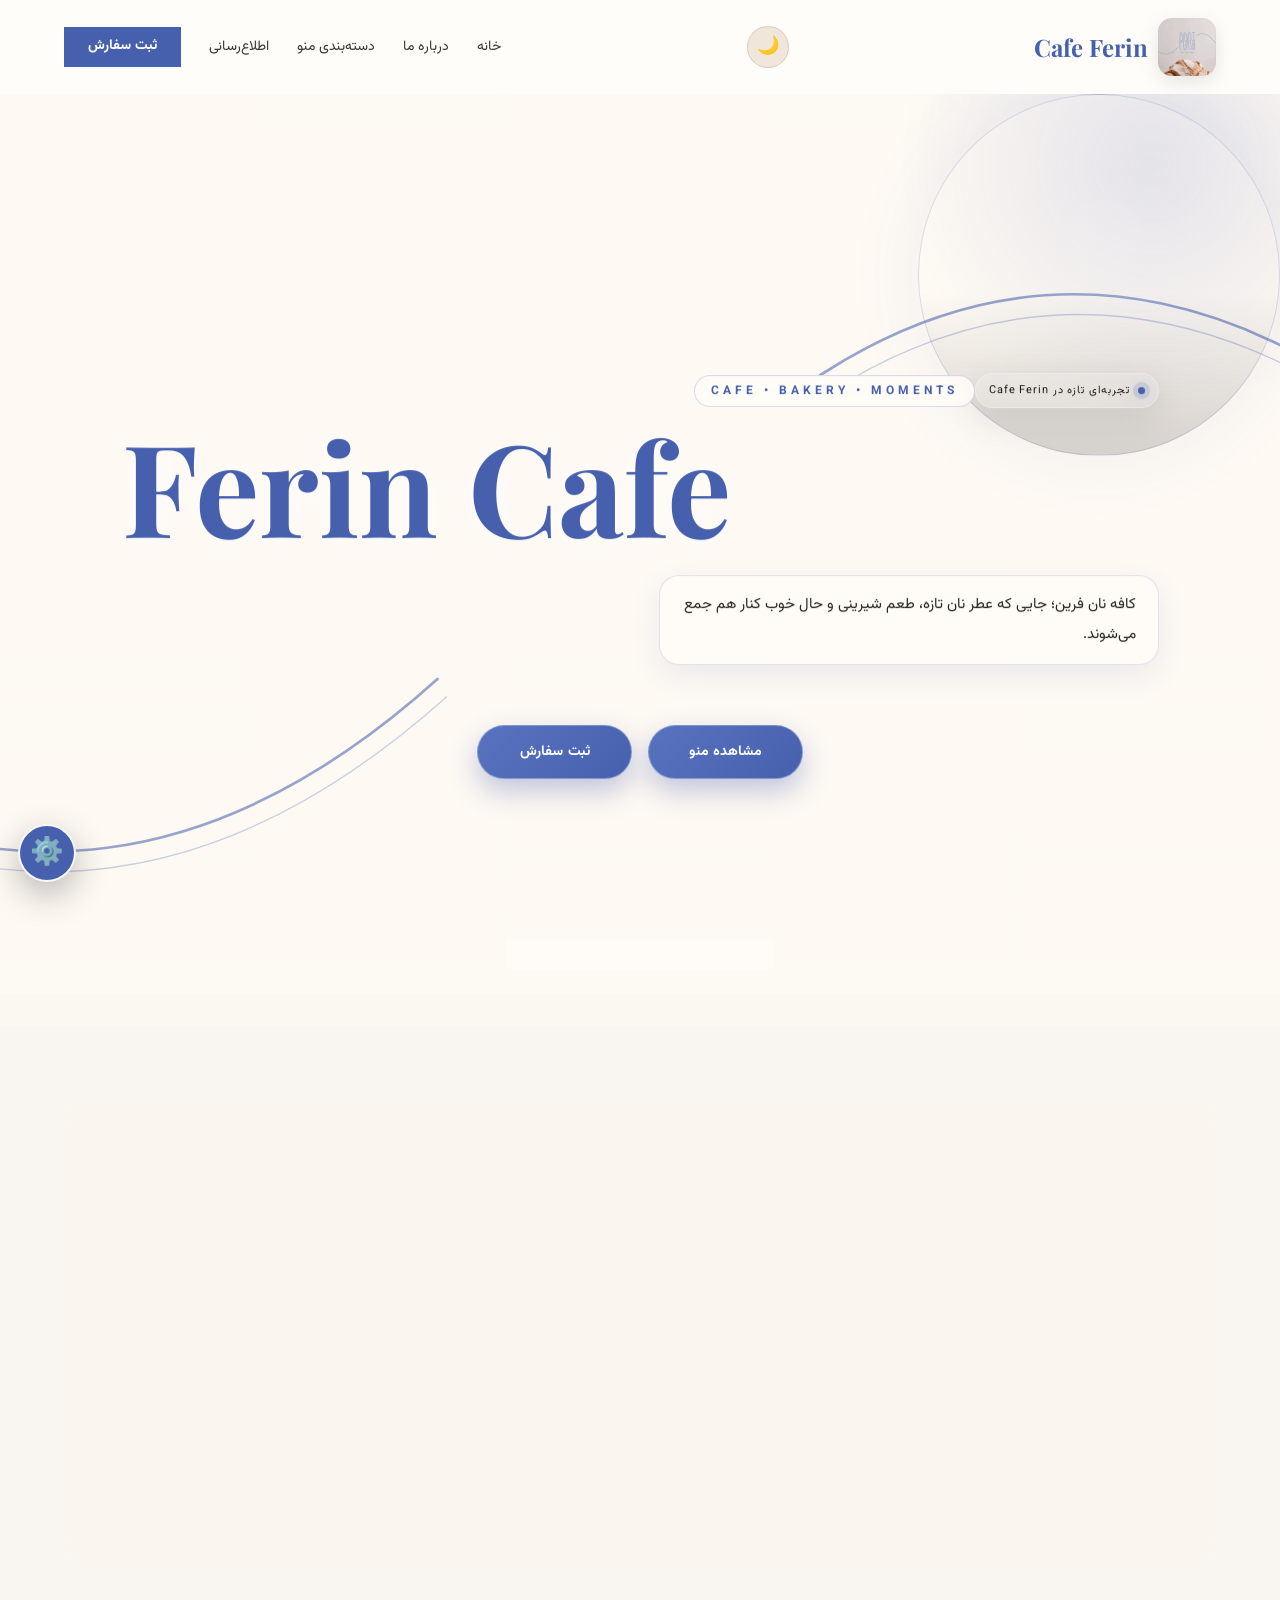
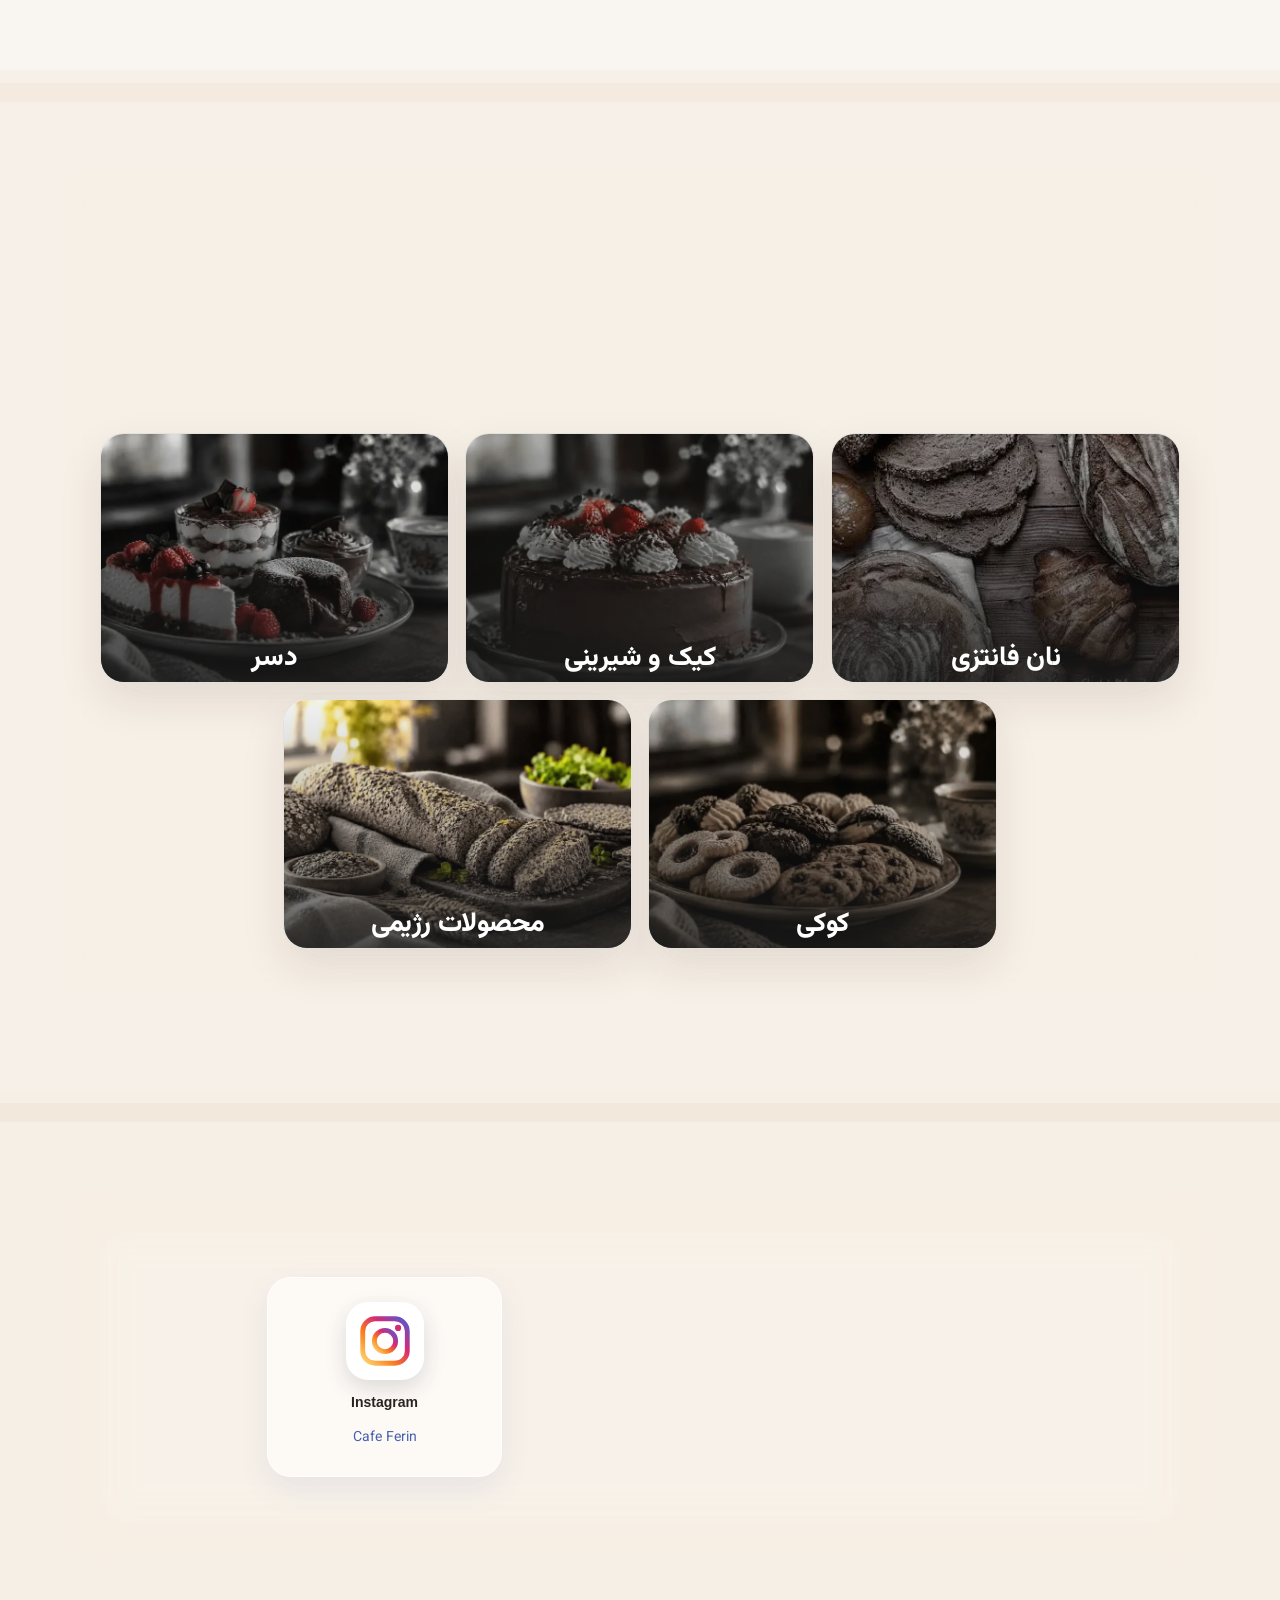
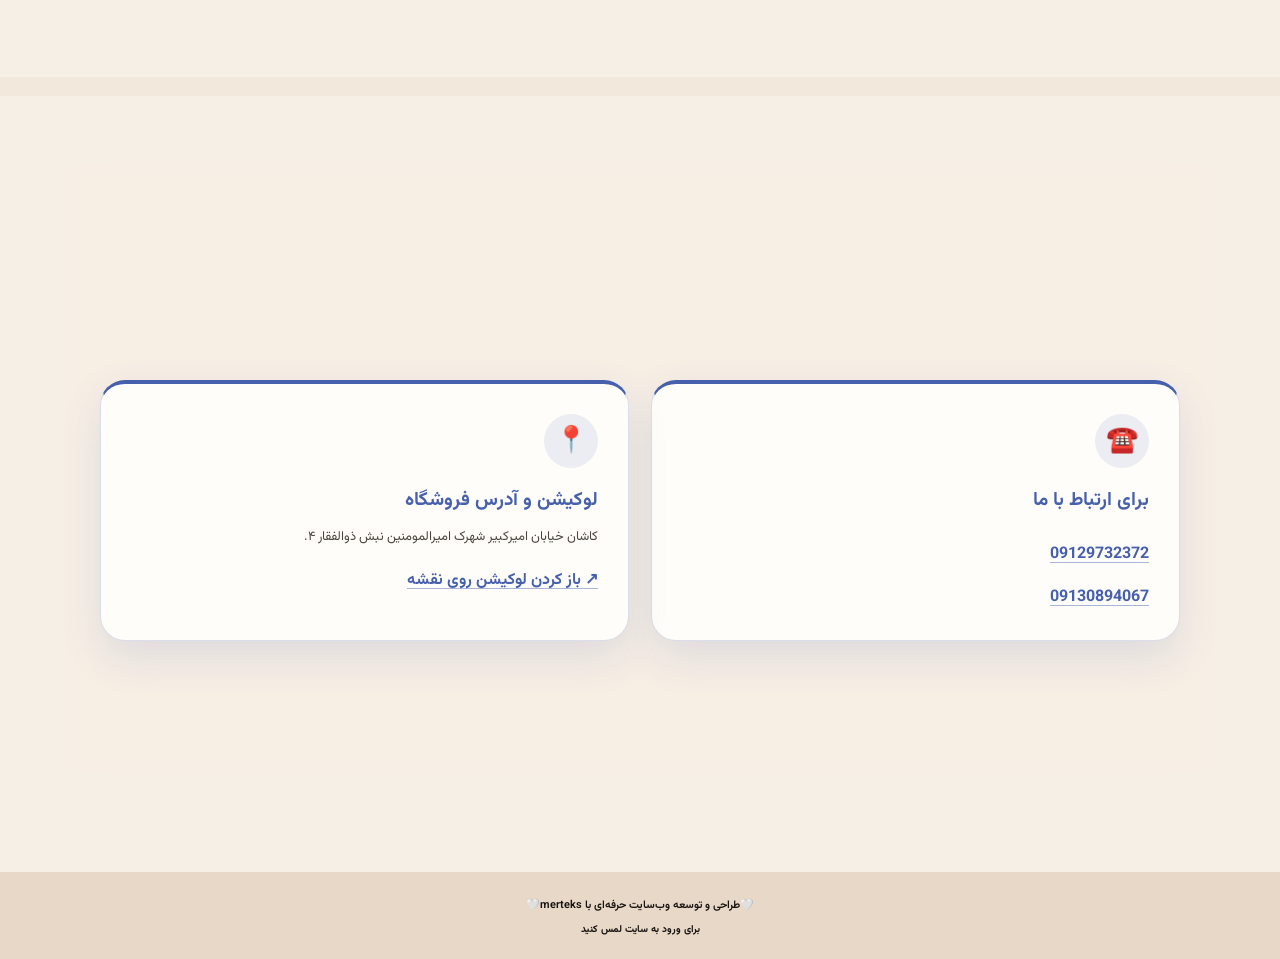
==== index.html @ 50defa75 "Update Cafe Ferin website" ====
<!DOCTYPE html>
<html lang="fa" dir="rtl">
<head>



<meta charset="UTF-8">
<meta name="viewport" content="width=device-width, initial-scale=1.0">
<meta name="theme-color" content="#fffaf4" id="themeColorMeta">
<link rel="preconnect" href="https://fonts.googleapis.com">
<link rel="preconnect" href="https://fonts.gstatic.com" crossorigin>
<link rel="preconnect" href="https://images.unsplash.com">
<link rel="preload" as="image" href="https://images.unsplash.com/photo-1501339847302-ac426a4a7cbb?auto=format&fit=crop&w=1600&q=70">
<link rel="stylesheet" href="https://fonts.googleapis.com/css2?family=Vazirmatn:wght@300;400;500;600;700;800&family=Playfair+Display:wght@500;600;700&display=swap">
<title>Cafe Ferin | نان فانتزی و شیرینی</title>






































  <link rel="stylesheet" href="css/style.css?v=6">
</head>

<body>
<!-- AMBIENT BACKGROUND FIELD -->
<div class="ferin-field" aria-hidden="true">
  <div class="ferin-grid"></div>
  <div class="ferin-bloom"></div>
  <div class="ferin-shapes">

    <span class="ferin-shape ferin-shape--croissant">
      <svg viewBox="0 0 100 100">
        <path d="M14 70c0-26 18-44 36-44s36 18 36 44"/>
        <path d="M14 70c8 6 22 8 36 8s28-2 36-8"/>
        <path d="M30 66c2-16 12-28 20-28"/>
        <path d="M50 68c0-18 0-30 0-30"/>
        <path d="M70 66c-2-16-12-28-20-28"/>
      </svg>
    </span>

    <span class="ferin-shape ferin-shape--cake">
      <svg viewBox="0 0 100 100">
        <path d="M22 74h56"/>
        <path d="M26 74V52c0-4 2-6 6-6h36c4 0 6 2 6 6v22"/>
        <path d="M26 60c6 4 14 4 20 0s14-4 20 0 12 4 16 2"/>
        <path d="M50 46V34"/>
        <path d="M50 34c0-4 4-6 4-6"/>
      </svg>
    </span>

    <span class="ferin-shape ferin-shape--bread">
      <svg viewBox="0 0 100 100">
        <path d="M16 62c0-18 10-28 24-28 18 0 44 6 44 26 0 8-6 14-16 14H30c-8 0-14-5-14-12z"/>
        <path d="M36 40c-6 6-8 12-8 18"/>
        <path d="M50 38c-6 6-8 12-8 18"/>
        <path d="M64 40c-6 6-8 12-8 18"/>
      </svg>
    </span>

    <span class="ferin-shape ferin-shape--croissant2">
      <svg viewBox="0 0 100 100">
        <path d="M18 68c0-22 15-37 32-37s32 15 32 37"/>
        <path d="M18 68c7 5 20 7 32 7s25-2 32-7"/>
        <path d="M38 64c1-13 10-23 12-23"/>
        <path d="M62 64c-1-13-10-23-12-23"/>
      </svg>
    </span>

    <span class="ferin-shape ferin-shape--cup">
      <svg viewBox="0 0 100 100">
        <path d="M26 44h40v20c0 8-8 14-20 14s-20-6-20-14z"/>
        <path d="M66 50c8 0 12 4 12 9s-4 9-12 9"/>
        <path d="M34 36c0-4 3-6 3-6s3 2 3 6-3 6-3 6-3-2-3-6z"/>
        <path d="M48 36c0-4 3-6 3-6s3 2 3 6-3 6-3 6-3-2-3-6z"/>
      </svg>
    </span>

  </div>
</div>

<!-- INTRO -->
<div id="intro">
  <div class="intro-bg" aria-hidden="true"></div>
  <div class="intro-veil" aria-hidden="true"></div>
  <div class="intro-grain" aria-hidden="true"></div>
  <div class="intro-inner">
    <img class="intro-logo" src="assets/images/logo.webp" alt="Cafe Ferin logo" loading="eager" decoding="async">
    <div class="intro-small">CAFE & BAKERY</div>
    <div class="intro-title cafe-brand">Cafe Ferin</div>
    <div class="intro-line"></div>
    <div class="intro-dot"></div>
  </div>
</div>
<script>
(function(){
  var intro=document.getElementById("intro");
  function finishIntro(){
    if(!intro) return;
    intro.style.setProperty("display","none","important");
    intro.style.setProperty("opacity","0","important");
    intro.style.setProperty("visibility","hidden","important");
    intro.style.setProperty("pointer-events","none","important");
    if(intro.parentNode) intro.parentNode.removeChild(intro);
    document.documentElement.classList.add("ferin-intro-finished");
    if(document.body) document.body.classList.add("ferin-ready");
  }
  setTimeout(finishIntro,1600);
  setTimeout(finishIntro,2600);
})();
</script>


<!-- NAV -->
<header class="nav" id="navbar">
  <a href="#home" class="logo-wrap">
    <img class="brand-logo" src="assets/images/logo.webp" alt="Ferin Cafe Bakery" loading="lazy" decoding="async">
    <span class="logo-text cafe-brand">Cafe Ferin</span>
  </a>
  <div class="nav-actions">
    <button class="theme-toggle" id="themeToggle" aria-label="تغییر حالت شب و روز">☀️</button>
    <details class="mobile-menu" aria-label="منوی سایت">
      <summary class="mobile-menu-toggle" aria-label="باز کردن منو"><span aria-hidden="true">☰</span></summary>
      <nav class="mobile-menu-panel" aria-label="منوی اصلی">
        <a href="#home">خانه</a>
        <a href="#about">درباره ما</a>
        <a href="#categories">دسته‌بندی منو</a>
        <a href="#notice">اطلاع‌رسانی</a>
        <a href="#order" class="mobile-order-link">ثبت سفارش</a>
      </nav>
    </details>
  </div>
  <nav class="nav-links" id="navLinks">
    <a href="#home">خانه</a>
    <a href="#about">درباره ما</a>
    <a href="#categories">دسته‌بندی منو</a>
    <a href="#notice">اطلاع‌رسانی</a>
    <a href="#order" class="order-nav">ثبت سفارش</a>
  </nav>
</header>

<main>

<!-- HERO -->
<section class="hero" id="home">
  <div class="hero-content">
    <div class="eyebrow">CAFE • BAKERY • MOMENTS</div>
    <h1 class="cafe-brand">Ferin <span>Cafe</span></h1>
    <p>
      کافه نان فرین؛ جایی که عطر نان تازه، طعم شیرینی و حال خوب کنار هم جمع می‌شوند.
    </p>
    <div class="hero-buttons">
      <a class="btn btn-primary" href="#categories">مشاهده منو</a>
      <a class="btn btn-primary" href="#order">ثبت سفارش</a>
    </div>
  </div>
  <div class="scroll-indicator"><span></span> برای کشف بیشتر اسکرول کنید <span></span></div>
</section>

<!-- ABOUT -->
<section id="about">
  <div class="container">
    <div class="about-grid">
      <div class="about-copy">
        <div class="section-kicker">OUR STORY</div>
        <h2 class="section-title">A warm place<br>for good moments.</h2>
        <p>
کافه نان فرین

عطر نان تازه، طعم لحظه‌های خوب 🥐☕️

در کافه نان فرین، هر روز نان‌ها، شیرینی‌ها، کیک‌ها و دسرهای تازه را با دقت و عشق آماده می‌کنیم.

از نان‌های خمیرترش و فوکاچیا تا کروسان‌های ترد، کیک‌های خاص و دسرهای خوش‌طعم؛
فرین جاییه برای تجربه طعم‌های تازه و دوست‌داشتنی.

تازه پخته می‌شود، تازه لذت ببرید.

محصولات فرین را ببینید و طعم مورد علاقه‌تان را انتخاب کنید.        </p>
        <p>
          محصولات این صفحه قابل تغییر هستند و می‌توانید قیمت، نام،
          عکس و توضیحات آن‌ها را مستقیماً از بخش محصولات همین فایل ویرایش کنید.
        </p>
        <div class="fp-box" id="bestsellerBox" aria-label="محصولات پرفروش" hidden>
          <div class="fp-head"><span class="fp-title">🔥 پرفروش‌های فرین</span><span class="fp-count" id="fpCount"></span></div>
          <div class="fp-stage" id="fpStage"></div>
          <div class="fp-dots" id="fpDots"></div>
        </div>
      </div>
    </div>
  </div>
</section>

<!-- CATEGORIES -->
<section class="categories" id="categories">
  <div class="container">
    <div class="section-head">
      <div class="section-kicker">OUR MENU</div>
      <h2 class="section-title">Choose your favorite</h2>
      <p class="section-text">دسته‌بندی موردنظر خود را انتخاب کنید تا محصولات آن را ببینید.</p>
    </div>
    <div class="category-grid" id="categoryGrid"></div>
  </div>
</section>

<!-- MENU -->
<section class="menu-section" id="menu">
  <div class="container">
    <div class="menu-toolbar">
      <div class="current-category" id="currentCategory"></div>
      <div class="products-count" id="productsCount"></div>
    </div>
    <div class="product-grid" id="productGrid"></div>
  </div>
</section>

<!-- NOTICE -->
<section class="notice-wrap" id="notice">
  <div class="container">
    <div class="notice">
      <div>
        <div class="section-kicker">STAY CONNECTED</div>
        <h2>Follow <span class="cafe-brand">Cafe Ferin</span></h2>
        <p>برای دیدن محصولات جدید، اطلاعیه‌ها و خبرهای <span class="cafe-brand">Cafe Ferin</span> ما را در اینستاگرام دنبال کنید.</p>
      </div>
      <a class="notice-box instagram-box" href="https://share.google/UwpDSsUhjTUavduN8" target="_blank" rel="noopener" aria-label="Instagram Cafe Ferin">
  
  <span class="instagram-icon-wrap" aria-hidden="true">
    <svg class="instagram-svg" viewBox="0 0 64 64" role="img">
      <defs>
        <linearGradient id="igGradientFerin" x1="0%" y1="100%" x2="100%" y2="0%">
          <stop offset="0%" stop-color="#feda75"/>
          <stop offset="35%" stop-color="#fa7e1e"/>
          <stop offset="65%" stop-color="#d62976"/>
          <stop offset="100%" stop-color="#4f5bd5"/>
        </linearGradient>
      </defs>
      <rect x="9" y="9" width="46" height="46" rx="13" fill="none" stroke="url(#igGradientFerin)" stroke-width="5"/>
      <circle cx="32" cy="32" r="11" fill="none" stroke="url(#igGradientFerin)" stroke-width="5"/>
      <circle cx="45.5" cy="18.5" r="3.2" fill="#d62976"/>
    </svg>
  </span>
<span class="instagram-box-label">Instagram</span>
  <span class="instagram-box-handle cafe-brand">Cafe Ferin</span>
</a>
    </div>
  </div>
</section>

<!-- ORDER -->
<section class="order-section" id="order">
  <div class="container">
    <div class="section-head">
      <div class="section-kicker">ORDER</div>
      <h2 class="section-title">ثبت سفارش</h2>
    </div>

    <div class="order-grid">
      <div class="order-card">
        <div class="order-icon">☎️</div>
        <h3>برای ارتباط با ما</h3>
        <!-- شماره واقعی را اینجا جایگزین کنید -->
        <a class="order-link" href="tel:+989129732372">09129732372</a>
      </br>
        <a class="order-link" href="tel:+989130894067">09130894067</a> 
      </div>
      

      <div class="order-card">
        <div class="order-icon">📍</div>
        <h3>لوکیشن و آدرس فروشگاه</h3>
        <p>کاشان خیابان امیرکبیر شهرک امیرالمومنین نبش ذوالفقار ۴.</p>
        <a class="order-link" href="https://nshn.ir/7b2m9MIxONBn" target="_blank" rel="noopener">باز کردن لوکیشن روی نقشه ↗</a>
      </div>

      <div class="order-note">
        برای ثبت سفارش و هماهنگی، با ما تماس بگیرید یا به کافه نان فرین مراجعه کنید.
        خوشحال می‌شویم با حضور گرمتان، افتخار میزبانی شما را داشته باشیم.🤍
      </div>
    </div>
  </div>
</section>

</main>































<footer class="merteks-footer">
  <span class="promo">🤍طراحی و توسعه وب‌سایت حرفه‌ای با merteks🤍</span>
  <span class="site-line"><a href="https://sam8913mt.github.io/marteks/" target="_blank" rel="noopener noreferrer">برای ورود به سایت لمس کنید</a></span>
</footer>


<!-- ================================================================
     CAFE FERIN — PREMIUM ADD-ON LAYER
     IMPORTANT: This block is additive. Existing HTML/CSS/JS above
     is intentionally preserved and not rewritten.
     ================================================================ -->






<!-- ============================================================
     FERIN FINAL RESPONSIVE SYSTEM 2026
     Additive only: does not remove or edit the existing styles.
     ============================================================ -->







<!-- =========================================================
     FERIN ADMIN PASSWORD LOCK — ADDITIVE ONLY
     Password: merteks.1405
     ========================================================= -->


<div id="ferinAdminAuthOverlay" aria-hidden="true">
  <div id="ferinAdminAuthBox" role="dialog" aria-modal="true" aria-labelledby="ferinAdminAuthTitle">
    <div class="ferin-auth-icon">🔐</div>
    <h2 id="ferinAdminAuthTitle" class="ferin-auth-title">ورود به پنل مدیریت</h2>
    <p class="ferin-auth-sub">برای دسترسی به مدیریت محصولات، رمز عبور پنل را وارد کنید.</p>
    <input id="ferinAdminAuthPassword" type="password" inputmode="text" autocomplete="current-password" placeholder="رمز عبور">
    <div id="ferinAdminAuthError" aria-live="polite"></div>
    <div class="ferin-auth-actions">
      <button id="ferinAdminAuthEnter" class="ferin-auth-btn ferin-auth-enter" type="button">ورود به پنل</button>
      <button id="ferinAdminAuthCancel" class="ferin-auth-btn ferin-auth-cancel" type="button">انصراف</button>
    </div>
  </div>
</div>




<!-- FINAL ADMIN PASSWORD GUARD: added without changing the existing panel code -->




<!-- FINAL: close admin panel whenever the user touches anywhere outside the panel -->



<!-- =========================================================
     CAFE FERIN — PRODUCT MANAGEMENT PANEL (ADDITIVE)
     فقط اضافه شده؛ کدهای قبلی سایت حذف/ویرایش نشده‌اند.
     ========================================================= -->


<div id="ferinAdminFloating" aria-hidden="false"><button id="ferinAdminOpen" type="button" aria-label="پنل مدیریت محصولات" title="پنل مدیریت محصولات">⚙️</button></div>

<div id="ferinAdminOverlay" aria-hidden="true">
  <section id="ferinAdminPanel" role="dialog" aria-modal="true" aria-labelledby="ferinAdminTitle">
    <div class="ferin-admin-head">
      <div><div id="ferinAdminTitle" class="ferin-admin-title">مدیریت محصولات Cafe Ferin</div><div class="ferin-admin-sub">افزودن محصول، ویرایش محصول و تعیین دسته‌بندی</div></div>
      <button class="ferin-admin-close" id="ferinAdminClose" type="button" aria-label="بستن">×</button>
    </div>
    <div class="ferin-admin-body">
      <div class="ferin-admin-grid">
        <div class="ferin-admin-field">
          <label for="ferinAdminName">نام محصول</label>
          <input id="ferinAdminName" type="text" placeholder="مثلاً کیک شکلاتی" autocomplete="off">
        </div>
        <div class="ferin-admin-field">
          <label for="ferinAdminCategory">دسته‌بندی / نوع محصول</label>
          <select id="ferinAdminCategory"></select>
        </div>
        <div class="ferin-admin-field">
          <label for="ferinAdminStatus">وضعیت / برچسب محصول</label>
          <select id="ferinAdminStatus" aria-label="وضعیت محصول">
            <option value="پیشنهاد ویژه">⭐ پیشنهاد ویژه</option>
            <option value="محبوب">❤️ محبوب</option>
            <option value="پرفروش">🔥 پرفروش</option>
            <option value="جدید">✨ جدید</option>
            <option value="تخفیف">🏷️ تخفیف</option>
            <option value="ارسال رایگان">🚚 ارسال رایگان</option>
            <option value="بهترین قیمت">💰 بهترین قیمت</option>
            <option value="بدون وضعیت" selected>بدون وضعیت</option>
          </select>
          <div class="ferin-status-help">این برچسب در گوشه بالای کارت محصول نمایش داده می‌شود.</div>
        </div>
        <div class="ferin-admin-field full">
          <label for="ferinAdminImage">عکس محصول</label>
          <input id="ferinAdminImage" type="file" accept="image/*">
          <div class="ferin-admin-preview"><img id="ferinAdminPreviewImg" alt="پیش‌نمایش" loading="lazy" decoding="async"><span id="ferinAdminImageStatus">برای محصول جدید، انتخاب عکس الزامی است.</span></div>
        </div>
        <div class="ferin-admin-field">
          <label for="ferinAdminPrice">قیمت</label>
          <input id="ferinAdminPrice" type="text" placeholder="مثلاً ۱۷۵,۰۰۰" autocomplete="off">
        </div>
        <div class="ferin-admin-field">
          <label for="ferinAdminOldPrice">قیمت قبلی (اختیاری)</label>
          <input id="ferinAdminOldPrice" type="text" placeholder="مثلاً ۲۰۶,۰۰۰" autocomplete="off">
        </div>
        <div class="ferin-admin-field full">
          <label for="ferinAdminDesc">توضیحات (اختیاری)</label>
          <textarea id="ferinAdminDesc" placeholder="توضیح کوتاه محصول"></textarea>
        </div>
      </div>
      <div class="ferin-admin-actions">
        <button class="ferin-admin-btn ferin-admin-primary" id="ferinAdminSave" type="button">➕ افزودن محصول</button>
        <button class="ferin-admin-btn ferin-admin-secondary" id="ferinAdminCancel" type="button">پاک کردن فرم</button>
      </div>
      <div class="ferin-admin-note">تغییرات این پنل در همین مرورگر ذخیره می‌شود. برای ذخیره‌سازی مشترک بین همه گوشی‌ها و دستگاه‌ها، اتصال به پایگاه‌داده/سرور لازم است.</div>
      <div id="ferinDbStatus" class="ferin-db-status">در حال بررسی اتصال به پایگاه‌داده...</div>
      <div class="ferin-admin-divider"></div>
      <div class="ferin-admin-toolbar"><h3>محصولات فعلی</h3><input id="ferinAdminSearch" class="ferin-admin-search" type="search" placeholder="جستجوی محصول..."></div>
      <div id="ferinAdminList" class="ferin-admin-list"></div>
    </div>
  </section>
</div>














<script src="data/recovered-products.js" defer></script>
<script src="js/supabase.js?v=2"></script>
<script src="js/app.js?v=9" defer></script>
</body>
</html>
---- css/style.css ----
/* Cafe Ferin — extracted CSS */

:root{
  --bg:#fbf7f1;
  --paper:#fffdf9;
  --dark:#17120f;
  --brown:#4660ae;
  --gold:#4660ae;
  --muted:#5f5750;
  --line:rgba(23,18,15,.10);
  --shadow:0 20px 60px rgba(70,96,174,.12);
}

*{box-sizing:border-box;margin:0;padding:0}
html{scroll-behavior:smooth}
body{
  font-family:"Vazirmatn",sans-serif;
  background:var(--bg);
  color:var(--dark);
  overflow-x:hidden;
  transition:background-color .35s ease,color .35s ease;
}
a{text-decoration:none;color:inherit}
button{font-family:inherit}
img{max-width:100%;display:block}

/* INTRO */
#intro{
  position:fixed;inset:0;z-index:9999;
  background:#17120f;color:#fffaf4;
  display:flex;align-items:center;justify-content:center;
  transition:opacity .7s ease,visibility .7s ease;
}
#intro.hide{opacity:0;visibility:hidden;pointer-events:none}
.intro-inner{text-align:center}
.intro-small{
  font-size:12px;letter-spacing:5px;text-transform:uppercase;
  opacity:.6;margin-bottom:18px;direction:ltr;
}
.intro-title{
  font-family:"Playfair Display",serif;
  font-size:clamp(52px,11vw,110px);
  font-weight:600;letter-spacing:-2px;direction:ltr;
}
.intro-line{
  width:0;height:1px;background:var(--gold);
  margin:22px auto 0;animation:lineGrow 1.1s ease forwards .35s;
}
@keyframes lineGrow{to{width:150px}}
.intro-dot{
  width:6px;height:6px;border-radius:50%;background:var(--gold);
  margin:18px auto 0;animation:pulse 1s infinite;
}
@keyframes pulse{50%{transform:scale(1.7);opacity:.4}}

/* NAV */
.nav{
  position:fixed;top:0;left:0;right:0;z-index:1000;
  padding:18px 5%;
  display:flex;align-items:center;justify-content:space-between;
  transition:.35s;
}
.nav.scrolled{
  background:rgba(255,250,244,.88);
  backdrop-filter:blur(18px);
  box-shadow:0 8px 30px rgba(0,0,0,.07);
  padding-top:12px;padding-bottom:12px;
}
.brand-logo{
  width:58px;height:58px;object-fit:cover;border-radius:14px;
  box-shadow:0 6px 20px rgba(0,0,0,.10);background:#fff;
}
.logo-wrap{display:flex;align-items:center;gap:10px}
.logo-text{
  font-family:"Playfair Display",serif;
  font-size:24px;font-weight:700;direction:ltr;
}
.theme-toggle{
  width:42px;height:42px;border:1px solid var(--line);
  border-radius:50%;background:var(--paper);color:var(--dark);
  display:flex;align-items:center;justify-content:center;
  cursor:pointer;font-size:18px;transition:.25s;
}
.theme-toggle:hover{transform:rotate(12deg) scale(1.05)}
.nav-actions{display:flex;align-items:center;gap:10px}
.nav-links{display:flex;gap:28px;align-items:center}
.nav-links a{font-size:14px;color:#fff;transition:.25s}
.nav.scrolled .nav-links a{color:var(--dark)}
.nav-links a:hover{color:var(--gold)!important}
.order-nav{
  background:var(--dark);color:#fff!important;
  padding:10px 18px;border-radius:30px;
}
.menu-btn{display:none;border:0;background:none;font-size:25px;color:inherit}

/* HERO */
.hero{
  min-height:100svh;
  position:relative;
  display:flex;align-items:center;
  overflow:hidden;
  background:
    linear-gradient(90deg,var(--hero-overlay-1),var(--hero-overlay-2)),
    url("https://images.unsplash.com/photo-1501339847302-ac426a4a7cbb?auto=format&fit=crop&w=2000&q=85") center/cover;
  color:var(--hero-text);
}
.hero-content{width:min(1100px,90%);margin:auto;padding-top:70px}
.eyebrow{font-size:12px;letter-spacing:4px;opacity:.8;margin-bottom:18px}
.hero h1{
  font-family:"Playfair Display",serif;
  font-size:clamp(62px,10vw,130px);
  line-height:.95;direction:ltr;
}
.hero h1 span{color:#8fa2e6}
.hero p{max-width:500px;margin:28px 0 32px;line-height:2;color:#eee;font-size:15px}
.hero-buttons{display:flex;gap:12px;flex-wrap:wrap}
.btn{
  display:inline-flex;align-items:center;justify-content:center;
  padding:14px 24px;border-radius:40px;font-size:14px;
  transition:.3s;border:1px solid transparent;cursor:pointer;
}
.btn-primary{background:#fff;color:var(--dark)}
.btn-primary:hover{transform:translateY(-3px);box-shadow:0 12px 30px #0004}
.btn-outline{border-color:#ffffff66;color:#fff}
.btn-outline:hover{background:#fff;color:var(--dark)}
.scroll-indicator{
  position:absolute;bottom:25px;left:50%;transform:translateX(-50%);
  font-size:11px;opacity:.7;display:flex;gap:10px;align-items:center;
}
.scroll-indicator span{width:45px;height:1px;background:#fff}

/* GENERAL */
section{padding:100px 5%}
.container{width:min(1150px,100%);margin:auto}
.section-head{text-align:center;margin-bottom:45px}
.section-kicker{
  color:var(--brown);font-size:12px;letter-spacing:3px;
  margin-bottom:10px;
}
.section-title{
  font-family:"Playfair Display",serif;
  font-size:clamp(34px,5vw,55px);
  direction:ltr;
}
.section-text{color:var(--muted);margin:15px auto 0;max-width:620px;line-height:2}

/* ABOUT */
.about-grid{display:grid;grid-template-columns:1fr 1fr;gap:55px;align-items:center}
.about-image{
  height:520px;border-radius:28px;overflow:hidden;
  box-shadow:var(--shadow);
}
.about-image img{width:100%;height:100%;object-fit:cover}
.about-copy .section-title{text-align:right;margin-bottom:20px}
.about-copy p{color:var(--muted);line-height:2.1;margin-bottom:18px}
.features{display:grid;grid-template-columns:repeat(3,1fr);gap:12px;margin-top:28px}
.feature{background:var(--paper);padding:18px;border-radius:18px;border:1px solid var(--line)}
.feature strong{display:block;font-size:14px;margin-bottom:5px}
.feature span{font-size:12px;color:var(--muted)}

/* CATEGORIES */
.categories{background:#17120f;color:#fff}
.categories .section-kicker{color:#8fa2e6}
.categories .section-text{color:#bdb0a6}
.category-grid{display:grid;grid-template-columns:repeat(5,1fr);gap:13px}
.category{
  border:1px solid #ffffff18;background:#ffffff08;
  border-radius:20px;padding:27px 15px;text-align:center;
  cursor:pointer;transition:.3s;color:#fff;
}
.category:hover,.category.active{
  background:#fff;color:var(--dark);transform:translateY(-5px);
}
.category .icon{font-size:28px;margin-bottom:12px}
.category h3{font-size:14px;font-weight:500}

/* MENU */
.menu-section{background:var(--paper);display:none}
.menu-section.visible{display:block}
.menu-toolbar{
  display:flex;justify-content:space-between;align-items:center;
  margin-bottom:25px;gap:15px;flex-wrap:wrap;
}
.current-category{font-size:18px;font-weight:700}
.products-count{font-size:12px;color:var(--muted)}
.product-grid{
  display:grid;grid-template-columns:repeat(3,1fr);gap:20px;
}
.product-card{
  background:#fff;border:1px solid var(--line);
  border-radius:23px;overflow:hidden;transition:.35s;
}
.product-card:hover{transform:translateY(-6px);box-shadow:var(--shadow)}
.product-image{height:100%}
.product-image img{width:100%;height:100%;object-fit:cover;transition:.5s}
.product-card:hover .product-image img{transform:scale(1.05)}
.product-info{padding:20px}
.product-top{display:flex;justify-content:space-between;gap:15px;align-items:start}
.product-name{font-size:17px;font-weight:700}
.product-price{font-weight:800;color:var(--blue);white-space:nowrap}
.product-desc{font-size:12px;color:var(--muted);line-height:1.8;margin-top:9px}
.empty{grid-column:1/-1;text-align:center;padding:50px;color:var(--muted)}

/* NOTICE */
.notice-wrap{background:#e9ded0}
.notice{
  background:var(--dark);color:#fff;border-radius:28px;padding:45px;
  display:grid;grid-template-columns:1fr 1fr;gap:35px;align-items:center;
}
.notice h2{font-family:"Playfair Display",serif;font-size:42px;direction:ltr}
.notice p{color:#c8bdb4;line-height:2;margin-top:10px}
.notice-box{border:1px solid #ffffff1c;border-radius:20px;padding:25px}
.notice-box strong{display:block;color:#8fa2e6;margin-bottom:8px}
.notice-box span{font-size:14px;line-height:2}

/* ORDER */
.order-section{background:#f3e9de}
.order-grid{display:grid;grid-template-columns:1fr 1fr;gap:22px}
.order-card{
  background:#fff;border-radius:25px;padding:30px;
  border:1px solid var(--line);transition:.3s;
}
.order-card:hover{transform:translateY(-4px);box-shadow:var(--shadow)}
.order-icon{font-size:32px;margin-bottom:18px}
.order-card h3{font-size:19px;margin-bottom:9px}
.order-card p{font-size:13px;color:var(--muted);line-height:2}
.order-link{
  display:inline-block;margin-top:18px;color:var(--brown);
  font-weight:700;direction:ltr;
}
.order-note{
  grid-column:1/-1;text-align:center;
  background:#dfe5fb;color:#3b2618;padding:23px;border-radius:18px;
  font-size:14px;
  border:1px solid #8fa2e6;
}

/* FOOTER */
footer{background:#17120f;color:#fff;padding:55px 5% 25px}
.footer-inner{
  width:min(1150px,100%);margin:auto;
  display:flex;justify-content:space-between;gap:30px;align-items:center;
}
.footer-logo{font-family:"Playfair Display",serif;font-size:34px;direction:ltr}
.footer-social{display:flex;gap:18px;font-size:13px;color:#d1c5ba}
.copyright{text-align:center;border-top:1px solid #ffffff14;margin-top:35px;padding-top:20px;color:#8f8278;font-size:11px}


/* =========================
   DAY / NIGHT THEME SYSTEM
   ========================= */

:root{
  --bg:#fbf7f1;
  --paper:#fffdf9;
  --surface:#ffffff;
  --surface-2:#f3e9de;
  --text:#17120f;
  --heading:#17120f;
  --brown:#4660ae;
  --gold:#4660ae;
  --muted:#5f5750;
  --line:rgba(23,18,15,.10);
  --shadow:0 20px 60px rgba(70,96,174,.12);

  --nav-bg:rgba(255,250,244,.88);
  --hero-overlay-1:rgba(255,250,244,.62);
  --hero-overlay-2:rgba(255,250,244,.16);
  --hero-text:#17120f;
  --hero-paragraph:#2a2420;
  --hero-outline:rgba(23,18,15,.35);
  --category-bg:#f4eadf;
  --category-text:#17120f;
  --category-hover:#ffffff;
  --notice-bg:#fffdf9;
  --notice-text:#17120f;
  --notice-muted:#5f5750;
  --footer-bg:#f0e4d7;
  --footer-text:#17120f;
  --mobile-menu-bg:rgba(255,253,249,.98);
}

body{
  background:var(--bg);
  color:var(--text);
}

.nav.scrolled{
  background:var(--nav-bg);
}

.nav-links a{
  color:var(--text);
}

.nav.scrolled .nav-links a{
  color:var(--text);
}

.order-nav{
  background:var(--text);
  color:var(--bg)!important;
}

.hero{
  color:var(--hero-text);
}

.hero h1 span{
  color:var(--gold);
}

.hero p{
  color:var(--hero-paragraph);
}

.btn-primary{
  background:var(--text);
  color:var(--bg);
}

.btn-outline{
  border-color:var(--hero-outline);
  color:var(--hero-text);
}

.btn-outline:hover{
  background:var(--text);
  color:var(--bg);
}

.scroll-indicator span{
  background:var(--hero-text);
}

.section-title,
.current-category,
.product-name,
.order-card h3{
  color:var(--heading);
}

.section-text,
.products-count,
.product-desc,
.order-card p,
.feature span{
  color:var(--muted);
}

.about-copy p{
  color:var(--muted);
}

.feature{
  background:var(--paper);
  border-color:var(--line);
}

.categories{
  background:var(--category-bg);
  color:var(--category-text);
}

.categories .section-kicker{
  color:var(--brown);
}

.categories .section-text{
  color:var(--muted);
}

.category{
  border-color:var(--line);
  background:var(--surface);
  color:var(--text);
}

.category:hover,
.category.active{
  background:var(--category-hover);
  color:var(--text);
  box-shadow:var(--shadow);
}

.menu-section{
  background:var(--bg);
}

.product-card{
  background:var(--surface);
  border-color:var(--line);
  color:var(--text);
}

.product-image{
  background:var(--surface-2);
}

.notice-wrap{
  background:var(--surface-2);
}

.notice{
  background:var(--notice-bg);
  color:var(--notice-text);
  border:1px solid var(--line);
  box-shadow:var(--shadow);
}

.notice p{
  color:var(--notice-muted);
}

.notice-box{
  border-color:var(--line);
}

.notice-box strong{
  color:var(--brown);
}

.order-section{
  background:var(--surface-2);
}

.order-card{
  background:var(--surface);
  color:var(--text);
  border-color:var(--line);
}

.order-link{
  color:var(--brown);
}

.order-note{
  background:var(--text);
  color:var(--bg);
}

footer{
  background:var(--footer-bg);
  color:var(--footer-text);
}

.footer-social{
  color:var(--muted);
}

.copyright{
  border-top-color:var(--line);
  color:var(--muted);
}

.theme-toggle{
  background:var(--surface);
  color:var(--text);
  border-color:var(--line);
}

/* DARK */
body.dark{
  --bg:#12100f;
  --paper:#1b1715;
  --surface:#211c19;
  --surface-2:#191512;
  --text:#f6efe7;
  --heading:#fff8f0;
  --brown:#8fa2e6;
  --gold:#8fa2e6;
  --muted:#bcaea3;
  --line:rgba(255,255,255,.11);
  --shadow:0 20px 60px rgba(0,0,0,.36);

  --nav-bg:rgba(25,21,18,.92);
  --hero-overlay-1:rgba(18,12,9,.84);
  --hero-overlay-2:rgba(18,12,9,.32);
  --hero-text:#fffaf4;
  --hero-paragraph:#eee3da;
  --hero-outline:rgba(255,255,255,.38);
  --category-bg:#171311;
  --category-text:#fff8f0;
  --category-hover:#f8f0e8;
  --notice-bg:#1d1815;
  --notice-text:#fff8f0;
  --notice-muted:#bcaea3;
  --footer-bg:#0d0b0a;
  --footer-text:#fff8f0;
  --mobile-menu-bg:rgba(24,20,18,.99);
}

body.dark .nav.scrolled{
  background:var(--nav-bg);
}

body.dark .nav-links a,
body.dark .nav.scrolled .nav-links a{
  color:var(--text);
}

body.dark .order-nav{
  background:var(--text);
  color:#17120f!important;
}

body.dark .categories{
  background:var(--category-bg);
  color:var(--category-text);
}

body.dark .category{
  background:var(--surface);
  border-color:var(--line);
  color:var(--text);
}

body.dark .category:hover,
body.dark .category.active{
  background:var(--category-hover);
  color:#17120f;
}

body.dark .menu-section{
  background:var(--bg);
}

body.dark .product-card{
  background:var(--surface);
  color:var(--text);
  border-color:var(--line);
}

body.dark .notice-wrap{
  background:var(--surface-2);
}

body.dark .notice{
  background:var(--notice-bg);
  color:var(--notice-text);
}

body.dark .order-section{
  background:var(--surface-2);
}

body.dark .order-card{
  background:var(--surface);
  color:var(--text);
}

body.dark .feature{
  background:var(--surface);
}

body.dark footer{
  background:var(--footer-bg);
  color:var(--footer-text);
}

body.dark .theme-toggle{
  background:var(--surface);
  color:var(--text);
}

body.dark .nav.scrolled .menu-btn{
  color:var(--text);
}

/* Instagram icon */
.instagram-link{
  display:inline-flex;
  align-items:center;
  gap:8px;
  direction:ltr;
}

.instagram-icon{
  width:21px;
  height:21px;
  flex:0 0 21px;
  display:inline-block;
  vertical-align:middle;
}

.instagram-heading{
  display:inline-flex!important;
  align-items:center;
  gap:8px;
}

.instagram-heading .instagram-icon{
  width:22px;
  height:22px;
}

/* Mobile navigation must also follow the selected theme */
@media(max-width:850px){
  .nav-links{
    background:var(--mobile-menu-bg);
    border:1px solid var(--line);
    box-shadow:var(--shadow);
  }

  .nav-links a,
  .nav.scrolled .nav-links a{
    color:var(--text)!important;
  }

  .nav-links .order-nav{
    background:var(--text);
    color:var(--bg)!important;
  }

  .menu-btn{
    color:var(--text);
  }

  .nav:not(.scrolled) .menu-btn{
    color:var(--hero-text);
  }
}

/* RESPONSIVE */
@media(max-width:850px){
  .brand-logo{width:50px;height:50px}
  .logo-text{font-size:21px}
  .nav-links{
    position:absolute;top:70px;left:5%;right:5%;
    background:rgba(23,18,15,.97);padding:20px;
    border-radius:20px;display:none;flex-direction:column;align-items:stretch;
  }
  .nav-links.open{display:flex}
  .nav-links a{color:#fff!important;padding:10px;text-align:center}
  .menu-btn{display:block;color:#fff}
  .nav.scrolled .menu-btn{color:var(--dark)}
  .about-grid,.notice,.order-grid{grid-template-columns:1fr}
  .about-image{height:400px}
  .category-grid{grid-template-columns:repeat(2,1fr)}
  .product-grid{grid-template-columns:repeat(2,1fr)}
  .order-note{grid-column:auto}
  .footer-inner{flex-direction:column;text-align:center}
}
@media(max-width:560px){
  section{padding:75px 5%}
  .hero-content{padding-top:30px}
  .hero h1{font-size:65px}
  .hero p{font-size:13px}
  .features{grid-template-columns:1fr}
  .category-grid,.product-grid{grid-template-columns:1fr}
  .product-image{height:100%}
  .notice{padding:30px 23px}
  .notice h2{font-size:34px}
}

.intro-logo{
  width:82px;
  height:82px;
  object-fit:contain;
  display:block;
  margin:0 auto 20px;
  border-radius:12px;
  opacity:0;
  transform:translateY(8px) scale(.94);
  animation:introLogoIn .8s ease forwards .08s;
  filter:drop-shadow(0 8px 18px rgba(0,0,0,.12));
}
@keyframes introLogoIn{
  to{opacity:1;transform:translateY(0) scale(1)}
}


/* =========================================================
   FINAL CAFE FERIN VISUAL SYSTEM
   Theme consistency + mobile nav fix + premium animations
   ========================================================= */

/* Explicit colors prevent the mobile "ثبت سفارش" pill from becoming blank. */
.nav-links .order-nav{
  background:#17120f !important;
  color:#fffaf4 !important;
  border:1px solid transparent;
}
body.dark .nav-links .order-nav{
  background:#f6efe7 !important;
  color:#17120f !important;
}

/* All theme-sensitive components transition together. */
body,
.nav,
.nav.scrolled,
.nav-links,
.hero,
.about-grid,
.about-image,
.categories,
.category,
.menu-section,
.product-card,
.notice-wrap,
.notice,
.notice-box,
.order-section,
.order-card,
.order-note,
.feature,
footer,
.theme-toggle{
  transition:
    background-color .45s ease,
    color .45s ease,
    border-color .45s ease,
    box-shadow .45s ease,
    opacity .45s ease;
}

/* Keep the light theme visibly light everywhere. */
body:not(.dark) .hero{
  background:
    linear-gradient(90deg,rgba(255,250,244,.78),rgba(255,250,244,.22)),
    url("https://images.unsplash.com/photo-1501339847302-ac426a4a7cbb?auto=format&fit=crop&w=2000&q=85") center/cover;
  color:#17120f;
}
body:not(.dark) .hero p{color:#2a2420}
body:not(.dark) .hero .btn-outline{
  border-color:rgba(23,18,15,.30);
  color:#17120f;
}
body:not(.dark) .scroll-indicator span{background:#17120f}

/* Dark hero stays dark, while the rest of the page switches too. */
body.dark .hero{
  background:
    linear-gradient(90deg,rgba(18,12,9,.88),rgba(18,12,9,.34)),
    url("https://images.unsplash.com/photo-1501339847302-ac426a4a7cbb?auto=format&fit=crop&w=2000&q=85") center/cover;
}

/* Better mobile navigation in both themes. */
@media(max-width:850px){
  .nav-links{
    background:var(--mobile-menu-bg) !important;
    border:1px solid var(--line);
    box-shadow:0 25px 70px rgba(0,0,0,.18);
    overflow:hidden;
  }
  .nav-links a{
    position:relative;
  }
  .nav-links a:not(.order-nav)::after{
    content:"";
    position:absolute;
    right:10%;
    left:10%;
    bottom:2px;
    height:1px;
    background:var(--line);
    transform:scaleX(0);
    transform-origin:center;
    transition:transform .3s ease;
  }
  .nav-links a:hover::after{transform:scaleX(1)}
  .nav-links .order-nav{
    margin-top:6px;
    text-align:center;
    border-radius:999px;
  }
}

/* Instagram: polished wordmark treatment. */
.instagram-link,
.instagram-heading{
  font-family:"Instagram Sans","Helvetica Neue",Arial,sans-serif !important;
  letter-spacing:.1px;
}
.instagram-link{
  display:inline-flex !important;
  align-items:center;
  gap:9px;
  direction:ltr;
  transition:transform .3s ease, opacity .3s ease;
}
.instagram-link:hover{
  transform:translateY(-2px);
  opacity:.9;
}
.instagram-heading{
  display:inline-flex !important;
  align-items:center;
  gap:9px;
}
.instagram-icon{
  filter:drop-shadow(0 3px 7px rgba(0,0,0,.12));
  transition:transform .35s ease;
}
.instagram-link:hover .instagram-icon,
.notice-box:hover .instagram-icon{
  transform:rotate(-7deg) scale(1.08);
}

/* =========================================================
   SCROLL REVEAL ANIMATIONS
   ========================================================= */
.reveal{
  opacity:0;
  transform:translateY(35px);
  transition:
    opacity .8s cubic-bezier(.22,1,.36,1),
    transform .8s cubic-bezier(.22,1,.36,1);
}
.reveal.reveal-left{
  transform:translateX(-40px);
}
.reveal.reveal-right{
  transform:translateX(40px);
}
.reveal.revealed{
  opacity:1;
  transform:none;
}

/* Product cards enter with a tiny stagger. */
.product-card.reveal{
  transition-duration:.7s;
}
.product-card:nth-child(2){transition-delay:.06s}
.product-card:nth-child(3){transition-delay:.12s}
.product-card:nth-child(4){transition-delay:.18s}
.product-card:nth-child(5){transition-delay:.24s}
.product-card:nth-child(6){transition-delay:.30s}

/* Category cards have a refined hover lift. */
.category{
  position:relative;
  overflow:hidden;
}
.category::before{
  content:"";
  position:absolute;
  width:100px;height:100px;
  border-radius:50%;
  top:-55px;left:-35px;
  background:rgba(70,96,174,.10);
  transition:transform .55s ease;
}
.category:hover::before,
.category.active::before{
  transform:scale(2.5);
}

/* Hero entrance */
.hero-content > *{
  opacity:0;
  animation:heroRise .9s cubic-bezier(.22,1,.36,1) forwards;
}
.hero-content .eyebrow{animation-delay:.15s}
.hero-content h1{animation-delay:.28s}
.hero-content p{animation-delay:.40s}
.hero-content .hero-buttons{animation-delay:.54s}
@keyframes heroRise{
  from{opacity:0;transform:translateY(24px)}
  to{opacity:1;transform:translateY(0)}
}

/* Floating hero glow */
.hero::after{
  content:"";
  position:absolute;
  width:280px;height:280px;
  border-radius:50%;
  border:1px solid rgba(70,96,174,.18);
  left:-100px;
  bottom:8%;
  animation:heroFloat 7s ease-in-out infinite;
  pointer-events:none;
}
@keyframes heroFloat{
  0%,100%{transform:translate(0,0) scale(1)}
  50%{transform:translate(30px,-25px) scale(1.08)}
}

/* Subtle image zoom */
.about-image img{
  transition:transform 1.1s cubic-bezier(.22,1,.36,1);
}
.about-image:hover img{transform:scale(1.045)}

/* Product image hover */
.product-image{overflow:hidden}
.product-image img{
  transition:transform .8s cubic-bezier(.22,1,.36,1), filter .5s ease;
}
.product-card:hover .product-image img{
  transform:scale(1.07);
  filter:saturate(1.06);
}

/* Notice / order cards */
.notice-box,
.order-card,
.feature{
  transition:
    transform .4s cubic-bezier(.22,1,.36,1),
    box-shadow .4s ease,
    background-color .45s ease,
    border-color .45s ease;
}
.notice-box:hover{
  transform:translateY(-5px);
  box-shadow:0 18px 45px rgba(0,0,0,.10);
}
.feature:hover{
  transform:translateY(-4px);
}

/* Theme button feedback */
.theme-toggle{
  position:relative;
  overflow:hidden;
}
.theme-toggle::after{
  content:"";
  position:absolute;
  inset:0;
  border-radius:50%;
  background:rgba(70,96,174,.18);
  transform:scale(0);
  transition:transform .35s ease;
}
.theme-toggle:active::after{transform:scale(1)}

/* Reduced motion accessibility */
@media(prefers-reduced-motion:reduce){
  *,
  *::before,
  *::after{
    animation-duration:.01ms !important;
    animation-iteration-count:1 !important;
    scroll-behavior:auto !important;
    transition-duration:.01ms !important;
  }
  .reveal{opacity:1;transform:none}
}


/* FINAL INTRO FIX */
#intro{
  opacity:1;
  visibility:visible;
  pointer-events:auto;
  transition:opacity .65s ease, visibility .65s ease;
}
#intro.hide{
  opacity:0 !important;
  visibility:hidden !important;
  pointer-events:none !important;
}


/* Compact centered Instagram card */
.notice .instagram-box{
  width:min(235px, 72%);
  min-height:185px;
  margin:0 auto;
  padding:24px 18px;
  border-radius:24px;
  display:flex;
  flex-direction:column;
  align-items:center;
  justify-content:center;
  gap:8px;
  text-align:center;
  text-decoration:none;
  background:#f1e5d7;
  border:1px solid rgba(70,96,174,.14);
  color:#17120f;
  box-shadow:0 12px 30px rgba(70,96,174,.10);
}
.instagram-box-icon{
  width:68px;
  height:68px;
  object-fit:cover;
  border-radius:17px;
  display:block;
  box-shadow:0 7px 18px rgba(0,0,0,.13);
  transition:transform .4s cubic-bezier(.22,1,.36,1), box-shadow .4s ease;
}
.instagram-box-label{
  font-family:"Instagram Sans","Helvetica Neue",Arial,sans-serif;
  font-size:19px;
  font-weight:700;
  line-height:1.2;
  direction:ltr;
}
.instagram-box-handle{
  font-size:12px;
  color:#5f5750;
  direction:ltr;
}
.notice .instagram-box:hover{
  transform:translateY(-6px);
  box-shadow:0 20px 45px rgba(70,96,174,.17);
}
.notice .instagram-box:hover .instagram-box-icon{
  transform:scale(1.07) rotate(-3deg);
  box-shadow:0 10px 24px rgba(0,0,0,.18);
}

/* Dark theme: card deliberately remains a different tone from the page. */
body.dark .notice .instagram-box{
  background:#2b211b;
  border-color:rgba(143,162,230,.20);
  color:#fff8f0;
  box-shadow:0 14px 35px rgba(0,0,0,.28);
}
body.dark .instagram-box-handle{
  color:#c8b8aa;
}

@media(max-width:560px){
  .notice .instagram-box{
    width:210px;
    min-height:170px;
    padding:20px 16px;
  }
  .instagram-box-icon{
    width:62px;
    height:62px;
  }
}


/* FINAL LIGHT-FIRST PALETTE */
html{
  background:#fbf7f1;
}
body:not(.dark){
  background:#fbf7f1 !important;
  color:#17120f !important;
}
body:not(.dark) .nav{
  background:rgba(255,253,249,.96);
}
body:not(.dark) .menu-section{
  background:#fffaf4 !important;
}
body:not(.dark) .categories{
  background:#f4eadf !important;
}
body:not(.dark) .notice-wrap,
body:not(.dark) .order-section{
  background:#eee1d2 !important;
}
body:not(.dark) footer{
  background:#e8dacb !important;
  color:#17120f !important;
}

/* Uploaded Instagram icon */
.instagram-uploaded-icon{
  width:34px !important;
  height:34px !important;
  object-fit:cover;
  border-radius:9px;
  display:block;
  flex:0 0 34px;
  box-shadow:0 4px 12px rgba(0,0,0,.10);
  transition:transform .35s ease, box-shadow .35s ease;
}
.instagram-link:hover .instagram-uploaded-icon,
.notice-box:hover .instagram-uploaded-icon{
  transform:scale(1.08) rotate(-3deg);
  box-shadow:0 7px 18px rgba(0,0,0,.16);
}

/* Keep Instagram wordmark text elegant while the uploaded icon is the visual mark. */
.instagram-link span{
  font-family:"Instagram Sans","Helvetica Neue",Arial,sans-serif !important;
}


#intro{
  background:#fbf7f1 !important;
  color:#17120f !important;
}
.intro-small{color:#4660ae}
.intro-title{color:#17120f}
.intro-line{background:#4660ae}


/* FINAL INSTAGRAM ICON FIX
   Prevent cropping/tilting: show the entire uploaded image. */
.notice .instagram-box-icon{
  width:76px !important;
  height:76px !important;
  max-width:76px !important;
  max-height:76px !important;
  object-fit:contain !important;
  object-position:center center !important;
  border-radius:16px !important;
  display:block !important;
  transform:none !important;
  rotate:0deg !important;
  flex:0 0 76px !important;
  background:transparent;
  overflow:visible;
}
.notice .instagram-box:hover .instagram-box-icon{
  transform:scale(1.05) !important;
  rotate:0deg !important;
}
@media(max-width:560px){
  .notice .instagram-box-icon{
    width:72px !important;
    height:72px !important;
    max-width:72px !important;
    max-height:72px !important;
    flex-basis:72px !important;
  }
}


/* FINAL INTRO EDGE / WHITE-CORNER FIX */
html{
  min-height:100%;
  background:#fbf7f1 !important;
  margin:0 !important;
  padding:0 !important;
}
body{
  min-height:100vh;
  margin:0 !important;
  padding:0 !important;
  background:#fbf7f1 !important;
  overflow-x:hidden !important;
}

/* The intro must cover the complete viewport, including every corner. */
#intro{
  position:fixed !important;
  inset:0 !important;
  width:100vw !important;
  min-width:100vw !important;
  height:100dvh !important;
  min-height:100vh !important;
  margin:0 !important;
  padding:0 !important;
  box-sizing:border-box !important;
  background:#fbf7f1 !important;
  z-index:99999 !important;
  overflow:hidden !important;
}

/* Prevent a white strip caused by viewport-width calculations. */
#intro::before{
  content:"";
  position:absolute;
  inset:0;
  background:#fbf7f1;
  z-index:-1;
}

body.dark #intro,
body.dark #intro::before{
  background:#12100f !important;
}

/* After intro closes, the page itself remains the same theme color. */
body:not(.dark){
  background:#fbf7f1 !important;
}
body.dark{
  background:#12100f !important;
}


/* FINAL HORIZONTAL-SCROLL LOCK
   The intro must never create a wider-than-viewport document. */
html,
body{
  width:100% !important;
  max-width:100% !important;
  margin:0 !important;
  padding:0 !important;
  overflow-x:clip !important;
}

@supports not (overflow-x:clip){
  html,
  body{
    overflow-x:hidden !important;
  }
}

/* Use left/right edges instead of 100vw; 100vw can be wider than
   the layout viewport when a scrollbar exists and can create side scroll. */
#intro{
  left:0 !important;
  right:0 !important;
  top:0 !important;
  bottom:0 !important;
  width:auto !important;
  min-width:0 !important;
  max-width:none !important;
  margin:0 !important;
  box-sizing:border-box !important;
  overflow:hidden !important;
}

/* Clip any decorative element that intentionally extends outside a section. */
.hero,
.nav,
.about,
.categories,
.menu-section,
.notice-wrap,
.order-section,
footer{
  max-width:100%;
  overflow-x:clip;
}

/* Never let an image, animation or transformed child enlarge the page. */
img,
svg,
video,
canvas{
  max-width:100%;
}


/* =========================================================
   FINAL DARK-FIRST THEME + MOBILE MENU FIX
   ========================================================= */

/* Dark is the default visual theme. */
html, body{
  background:#12100f !important;
}
body:not(.dark){
  /* User requested the site's main/default color to be black again. */
  background:#12100f !important;
  color:#f7efe7 !important;
}

/* Mobile menu must appear directly under the header, not below the
   current scroll position. */
@media (max-width:850px){
  .nav{
    position:sticky !important;
    top:0 !important;
    z-index:10000 !important;
  }

  .nav-links{
    position:fixed !important;
    top:calc(var(--nav-height, 76px) + env(safe-area-inset-top, 0px)) !important;
    right:14px !important;
    left:14px !important;
    width:auto !important;
    max-height:calc(100dvh - var(--nav-height, 76px) - 28px) !important;
    overflow-y:auto !important;
    overflow-x:hidden !important;
    padding:18px !important;
    margin:0 !important;
    display:flex !important;
    flex-direction:column !important;
    justify-content:flex-start !important;
    align-items:stretch !important;
    gap:4px !important;
    transform:none !important;
    visibility:hidden !important;
    opacity:0 !important;
    pointer-events:none !important;
    border-radius:22px !important;
  }

  /* Support common open-state patterns used by the existing JS. */
  .nav-links.open,
  .nav-links.active,
  .nav-links.show,
  .nav-links.menu-open{
    visibility:visible !important;
    opacity:1 !important;
    pointer-events:auto !important;
    transform:translateY(0) !important;
  }

  .nav-links a{
    display:flex !important;
    align-items:center !important;
    justify-content:center !important;
    min-height:52px !important;
    width:100% !important;
    box-sizing:border-box !important;
    flex:0 0 auto !important;
    margin:0 !important;
  }

  .nav-links .order-nav{
    margin-top:6px !important;
  }

  /* Menu backdrop; it does not participate in page layout. */
  .nav::after{
    content:"";
    position:fixed;
    inset:0;
    z-index:-1;
    background:rgba(0,0,0,.48);
    opacity:0;
    pointer-events:none;
    transition:opacity .25s ease;
  }

  .nav.menu-open::after,
  .nav:has(.nav-links.open)::after,
  .nav:has(.nav-links.active)::after,
  .nav:has(.nav-links.show)::after{
    opacity:1;
    pointer-events:auto;
  }
}

/* Dark palette for the main site. */
body:not(.dark) .nav,
body.dark .nav{
  background:#15110f !important;
  color:#f7efe7 !important;
}
body:not(.dark) .nav-links,
body.dark .nav-links{
  background:#1b1613 !important;
  border-color:rgba(255,255,255,.10) !important;
}
body:not(.dark) .menu-section,
body.dark .menu-section{
  background:#15110f !important;
}
body:not(.dark) .categories,
body.dark .categories{
  background:#12100f !important;
}
body:not(.dark) .notice-wrap,
body.dark .notice-wrap,
body:not(.dark) .order-section,
body.dark .order-section{
  background:#171310 !important;
}
body:not(.dark) footer,
body.dark footer{
  background:#0e0c0b !important;
}

/* Keep the intro dark as well. */
#intro,
#intro::before{
  background:#12100f !important;
  color:#f7efe7 !important;
}


/* =========================================================
   FINAL LIGHT-FIRST THEME
   Initial/default appearance: completely light, with no dark
   sections mixed into the page.
   ========================================================= */
html{
  background:#faf6f0 !important;
}
body{
  background:#faf6f0 !important;
  color:#211b17 !important;
}

/* Header */
.nav{
  background:#fffdf9 !important;
  color:#211b17 !important;
  border-color:rgba(33,27,23,.10) !important;
}
.nav-links{
  background:#fffdf9 !important;
  color:#211b17 !important;
  border-color:rgba(33,27,23,.10) !important;
}
.nav-links a{
  color:#211b17 !important;
}
.nav-links .order-nav{
  background:#211b17 !important;
  color:#fffaf4 !important;
}

/* Main sections */
.hero{
  color:#211b17 !important;
}
.menu-section{
  background:#fffaf4 !important;
  color:#211b17 !important;
}
.categories{
  background:#f4eadf !important;
  color:#211b17 !important;
}
.notice-wrap{
  background:#eee1d2 !important;
  color:#211b17 !important;
}
.order-section{
  background:#f3e8dc !important;
  color:#211b17 !important;
}
footer{
  background:#e7d8c8 !important;
  color:#211b17 !important;
}

/* Cards */
.category,
.product-card,
.notice,
.order-card,
.order-note,
.feature{
  background:#fffdf9 !important;
  color:#211b17 !important;
  border-color:rgba(33,27,23,.12) !important;
}
.category h3,
.product-card h3,
.notice h2,
.order-card h2,
.order-note h3,
.feature h3{
  color:#211b17 !important;
}
.category p,
.product-card p,
.notice p,
.order-card p,
.order-note p,
.feature p{
  color:#5f5750 !important;
}

/* Instagram card */
.instagram-box{
  background:#f3e8dc !important;
  color:#211b17 !important;
  border-color:rgba(33,27,23,.13) !important;
}
.instagram-box strong,
.instagram-box span{
  color:#211b17 !important;
}

/* Intro */
#intro,
#intro::before{
  background:#faf6f0 !important;
  color:#211b17 !important;
}
.intro-title{
  color:#211b17 !important;
}

/* Mobile menu backdrop */
@media(max-width:850px){
  .nav::after{
    background:rgba(255,255,255,.62) !important;
  }
}

/* Light theme icon/button surfaces */
.theme-toggle{
  background:#f1e6da !important;
  color:#211b17 !important;
  border-color:rgba(33,27,23,.12) !important;
}


/* =========================================================
   AUTHORITATIVE THEME SYSTEM — FINAL
   Only body.dark controls the theme.
   ========================================================= */
:root{
  --light-bg:#faf6f0;
  --light-surface:#fffdf9;
  --light-surface-2:#f3e8dc;
  --light-section:#f4eadf;
  --light-text:#211b17;
  --light-muted:#5f5750;
  --light-border:rgba(33,27,23,.12);

  --dark-bg:#12100f;
  --dark-surface:#1d1815;
  --dark-surface-2:#241e1a;
  --dark-section:#171310;
  --dark-text:#f7efe7;
  --dark-muted:#c2b4a8;
  --dark-border:rgba(255,255,255,.12);
}

html{
  background:var(--light-bg) !important;
}

body{
  background:var(--light-bg) !important;
  color:var(--light-text) !important;
}

/* LIGHT — every major section */
body:not(.dark) .nav,
body:not(.dark) .nav-links,
body:not(.dark) .menu-section,
body:not(.dark) .product-card,
body:not(.dark) .notice,
body:not(.dark) .order-card,
body:not(.dark) .feature{
  background:var(--light-surface) !important;
  color:var(--light-text) !important;
  border-color:var(--light-border) !important;
}

body:not(.dark) .categories{
  background:var(--light-section) !important;
  color:var(--light-text) !important;
}
body:not(.dark) .notice-wrap,
body:not(.dark) .order-section{
  background:var(--light-surface-2) !important;
  color:var(--light-text) !important;
}
body:not(.dark) footer{
  background:#e7d8c8 !important;
  color:var(--light-text) !important;
}
body:not(.dark) .nav-links a,
body:not(.dark) .section-title,
body:not(.dark) .current-category,
body:not(.dark) .product-name,
body:not(.dark) .order-card h3,
body:not(.dark) .notice-box strong{
  color:var(--light-text) !important;
}
body:not(.dark) .section-text,
body:not(.dark) .products-count,
body:not(.dark) .product-desc,
body:not(.dark) .order-card p,
body:not(.dark) .feature span,
body:not(.dark) .about-copy p{
  color:var(--light-muted) !important;
}
body:not(.dark) .theme-toggle{
  background:#f1e6da !important;
  color:var(--light-text) !important;
  border-color:var(--light-border) !important;
}

/* DARK — every major section */
body.dark{
  background:var(--dark-bg) !important;
  color:var(--dark-text) !important;
}
body.dark .nav,
body.dark .nav-links,
body.dark .menu-section,
body.dark .product-card,
body.dark .notice,
body.dark .order-card,
body.dark .feature{
  background:var(--dark-surface) !important;
  color:var(--dark-text) !important;
  border-color:var(--dark-border) !important;
}
body.dark .categories{
  background:var(--dark-section) !important;
  color:var(--dark-text) !important;
}
body.dark .notice-wrap,
body.dark .order-section{
  background:var(--dark-surface-2) !important;
  color:var(--dark-text) !important;
}
body.dark footer{
  background:#0e0c0b !important;
  color:var(--dark-text) !important;
}
body.dark .nav-links a,
body.dark .section-title,
body.dark .current-category,
body.dark .product-name,
body.dark .order-card h3,
body.dark .notice-box strong{
  color:var(--dark-text) !important;
}
body.dark .section-text,
body.dark .products-count,
body.dark .product-desc,
body.dark .order-card p,
body.dark .feature span,
body.dark .about-copy p{
  color:var(--dark-muted) !important;
}
body.dark .theme-toggle{
  background:#2a211c !important;
  color:var(--dark-text) !important;
  border-color:var(--dark-border) !important;
}

/* Hero */
body:not(.dark) .hero{
  color:var(--light-text) !important;
  background:
    linear-gradient(90deg,rgba(255,250,244,.78),rgba(255,250,244,.20)),
    url("https://images.unsplash.com/photo-1501339847302-ac426a4a7cbb?auto=format&fit=crop&w=2000&q=85") center/cover !important;
}
body.dark .hero{
  color:var(--dark-text) !important;
  background:
    linear-gradient(90deg,rgba(18,12,9,.88),rgba(18,12,9,.34)),
    url("https://images.unsplash.com/photo-1501339847302-ac426a4a7cbb?auto=format&fit=crop&w=2000&q=85") center/cover !important;
}

/* Mobile menu always follows current theme */
@media(max-width:850px){
  body:not(.dark) .nav-links{
    background:var(--light-surface) !important;
  }
  body.dark .nav-links{
    background:var(--dark-surface) !important;
  }
  body:not(.dark) .nav-links a{
    color:var(--light-text) !important;
  }
  body.dark .nav-links a{
    color:var(--dark-text) !important;
  }
}

/* Intro follows current theme too */
body:not(.dark) #intro,
body:not(.dark) #intro::before{
  background:var(--light-bg) !important;
  color:var(--light-text) !important;
}
body.dark #intro,
body.dark #intro::before{
  background:var(--dark-bg) !important;
  color:var(--dark-text) !important;
}



/* ===== Original inline style block ===== */

/* =========================================================
   STRICT FINAL THEME
   Light = EVERYTHING UI LIGHT on first load.
   Dark  = EVERYTHING UI SURFACE DARK after toggle.
   No localStorage: every fresh page load starts LIGHT.
   ========================================================= */

html, body {
  background: #fbf7f1 !important;
  color: #211b17 !important;
  color-scheme: light !important;
}

body, main, section, header, footer, nav, article, aside,
.hero, .about, .categories, .menu-section, .notice,
.notice-wrap, .order-section, .order-card, .features,
.feature, .category, .product-card, .nav-links, #intro,
.intro-inner {
  transition: background-color .35s ease, color .35s ease,
              border-color .35s ease, box-shadow .35s ease !important;
}

/* ---------- LIGHT: no dark UI surfaces ---------- */
body:not(.dark),
body:not(.dark) main,
body:not(.dark) section,
body:not(.dark) .about,
body:not(.dark) .categories,
body:not(.dark) .menu-section,
body:not(.dark) .notice-wrap,
body:not(.dark) .order-section,
body:not(.dark) footer {
  background-color: #fbf7f1 !important;
  color: #211b17 !important;
}

body:not(.dark) .nav {
  background: rgba(255,255,255,.96) !important;
  color: #211b17 !important;
}

body:not(.dark) .nav-links {
  background: #fffdf9 !important;
}

body:not(.dark) .nav-links a,
body:not(.dark) .logo-text,
body:not(.dark) .section-title,
body:not(.dark) .section-text,
body:not(.dark) .product-name,
body:not(.dark) .product-desc,
body:not(.dark) .products-count,
body:not(.dark) .about-copy,
body:not(.dark) .about-copy p,
body:not(.dark) .feature,
body:not(.dark) .feature span,
body:not(.dark) .category,
body:not(.dark) .notice,
body:not(.dark) .notice-box,
body:not(.dark) .order-card,
body:not(.dark) .order-card h3,
body:not(.dark) .order-card p {
  color: #211b17 !important;
}

body:not(.dark) .category,
body:not(.dark) .product-card,
body:not(.dark) .notice,
body:not(.dark) .order-card,
body:not(.dark) .feature {
  background: #fffdf9 !important;
  border-color: rgba(33,27,23,.12) !important;
}

body:not(.dark) .theme-toggle {
  background: #f3e8dc !important;
  color: #211b17 !important;
  border-color: rgba(33,27,23,.14) !important;
}

body:not(.dark) footer {
  background: #f1e6da !important;
  color: #211b17 !important;
}

/* ---------- DARK: no light UI surfaces ---------- */
html:has(body.dark),
body.dark,
body.dark main,
body.dark section,
body.dark .about,
body.dark .categories,
body.dark .menu-section,
body.dark .notice-wrap,
body.dark .order-section,
body.dark footer {
  background-color: #0d0b0a !important;
  color: #f5eee7 !important;
}

body.dark .nav {
  background: rgba(16,13,12,.98) !important;
  color: #f5eee7 !important;
}

body.dark .nav-links {
  background: #15110f !important;
}

body.dark .nav-links a,
body.dark .logo-text,
body.dark .section-title,
body.dark .section-text,
body.dark .product-name,
body.dark .product-desc,
body.dark .products-count,
body.dark .about-copy,
body.dark .about-copy p,
body.dark .feature,
body.dark .feature span,
body.dark .category,
body.dark .notice,
body.dark .notice-box,
body.dark .order-card,
body.dark .order-card h3,
body.dark .order-card p {
  color: #f5eee7 !important;
}

body.dark .category,
body.dark .product-card,
body.dark .notice,
body.dark .order-card,
body.dark .feature {
  background: #171310 !important;
  border-color: rgba(255,255,255,.10) !important;
}

body.dark .theme-toggle {
  background: #29201b !important;
  color: #fff4e9 !important;
  border-color: rgba(255,255,255,.12) !important;
}

body.dark footer {
  background: #080706 !important;
  color: #f5eee7 !important;
}

/* Make inputs/buttons follow the active theme too */
body:not(.dark) input,
body:not(.dark) textarea,
body:not(.dark) select {
  background: #fffdf9 !important;
  color: #211b17 !important;
  border-color: rgba(33,27,23,.14) !important;
}

body.dark input,
body.dark textarea,
body.dark select {
  background: #171310 !important;
  color: #f5eee7 !important;
  border-color: rgba(255,255,255,.12) !important;
}

/* Hero: image stays photographic, but the UI overlay follows the theme. */
body:not(.dark) .hero {
  color: #211b17 !important;
}
body.dark .hero {
  color: #f5eee7 !important;
}

/* Mobile menu must never use the opposite theme. */
@media (max-width: 850px) {
  body:not(.dark) .nav-links {
    background: #fffdf9 !important;
    box-shadow: 0 18px 50px rgba(33,27,23,.16) !important;
  }
  body.dark .nav-links {
    background: #15110f !important;
    box-shadow: 0 18px 50px rgba(0,0,0,.55) !important;
  }
}

/* Intro is always LIGHT on first load, then changes only after toggle. */
#intro {
  background: #fbf7f1 !important;
  color: #211b17 !important;
}
body.dark #intro {
  background: #0d0b0a !important;
  color: #f5eee7 !important;
}
body.dark #intro .intro-inner,
body.dark #intro h1,
body.dark #intro p,
body.dark #intro span {
  color: #f5eee7 !important;
}


/* ===== Original inline style block ===== */

/* ثبت سفارش در منوی بالا دقیقاً مثل بقیه لینک‌ها */
.nav-links a[href*="order"],
.nav-links a[href*="سفارش"],
.nav-links .order-link,
.nav-links .order-btn,
.nav-links .nav-order {
  background: transparent !important;
  background-image: none !important;
  border: none !important;
  box-shadow: none !important;
  border-radius: 0 !important;
  padding: 0 !important;
  color: inherit !important;
  font-weight: inherit !important;
  transform: none !important;
}

/* در حالت روشن و تاریک هم همان ظاهر لینک‌های معمولی */
body:not(.dark) .nav-links a[href*="order"],
body:not(.dark) .nav-links a[href*="سفارش"],
body:not(.dark) .nav-links .order-link,
body:not(.dark) .nav-links .order-btn,
body:not(.dark) .nav-links .nav-order,
body.dark .nav-links a[href*="order"],
body.dark .nav-links a[href*="سفارش"],
body.dark .nav-links .order-link,
body.dark .nav-links .order-btn,
body.dark .nav-links .nav-order {
  background: transparent !important;
  border: none !important;
  box-shadow: none !important;
  border-radius: 0 !important;
}


/* ===== Original inline style block ===== */

/* =========================================================
   CAFE FERIN — EXTRA PREMIUM MOTION
   Added without changing the existing content/structure.
   ========================================================= */

/* Hero now works beautifully without a background photo. */
.hero{
  isolation:isolate;
  background:
    radial-gradient(circle at 15% 25%, rgba(70,96,174,.16), transparent 28%),
    radial-gradient(circle at 85% 70%, rgba(70,96,174,.10), transparent 30%),
    linear-gradient(135deg,#fbf7f1 0%,#f3e7d9 48%,#fffdf9 100%) !important;
}
body.dark .hero{
  background:
    radial-gradient(circle at 15% 25%, rgba(143,162,230,.13), transparent 28%),
    radial-gradient(circle at 85% 70%, rgba(70,96,174,.16), transparent 30%),
    linear-gradient(135deg,#12100f 0%,#1b1512 52%,#211a16 100%) !important;
}

/* Animated ambient light inside hero */
.hero::before{
  content:"";
  position:absolute;
  width:520px;
  height:520px;
  border-radius:50%;
  background:radial-gradient(circle,rgba(70,96,174,.14),transparent 68%);
  top:-190px;
  right:-130px;
  filter:blur(4px);
  animation:ferinOrb 10s ease-in-out infinite;
  pointer-events:none;
  z-index:-1;
}
.hero::after{
  width:360px;
  height:360px;
  left:-130px;
  bottom:-150px;
  border:1px solid rgba(70,96,174,.18);
  box-shadow:0 0 80px rgba(70,96,174,.07);
  animation:ferinOrb2 9s ease-in-out infinite;
}
@keyframes ferinOrb{
  0%,100%{transform:translate3d(0,0,0) scale(1)}
  50%{transform:translate3d(-55px,45px,0) scale(1.12)}
}
@keyframes ferinOrb2{
  0%,100%{transform:translate3d(0,0,0) scale(1)}
  50%{transform:translate3d(55px,-35px,0) scale(1.12)}
}

/* Hero title gets a subtle premium shimmer */
.hero h1{
  animation:heroTitleIn 1s cubic-bezier(.22,1,.36,1) .25s both,
            heroTitleFloat 6s ease-in-out 1.5s infinite;
}
@keyframes heroTitleIn{
  from{opacity:0;transform:translateY(28px) scale(.97);filter:blur(7px)}
  to{opacity:1;transform:translateY(0) scale(1);filter:blur(0)}
}
@keyframes heroTitleFloat{
  0%,100%{transform:translateY(0)}
  50%{transform:translateY(-4px)}
}

/* Elegant moving line under section titles */
.section-head .section-title,
.about-copy .section-title{
  position:relative;
}
.section-head .section-title::after,
.about-copy .section-title::after{
  content:"";
  display:block;
  width:54px;
  height:2px;
  margin:15px auto 0;
  background:linear-gradient(90deg,transparent,var(--gold),transparent);
  transform:scaleX(.25);
  transform-origin:center;
  transition:transform .8s cubic-bezier(.22,1,.36,1);
}
.about-copy .section-title::after{
  margin:15px 0 0 auto;
  transform-origin:right;
}
.revealed .section-title::after,
.about-copy.revealed .section-title::after{
  transform:scaleX(1);
}

/* Buttons: soft glow + shine sweep */
.btn{
  position:relative;
  overflow:hidden;
  isolation:isolate;
}
.btn::before{
  content:"";
  position:absolute;
  top:0;
  left:-120%;
  width:70%;
  height:100%;
  background:linear-gradient(90deg,transparent,rgba(255,255,255,.34),transparent);
  transform:skewX(-20deg);
  transition:left .7s ease;
  pointer-events:none;
  z-index:-1;
}
.btn:hover::before{left:140%}
.btn-primary{
  box-shadow:0 8px 25px rgba(70,96,174,.10);
}
.btn-primary:hover{
  box-shadow:0 14px 38px rgba(70,96,174,.18);
}

/* Navigation entrance */
.nav{
  animation:navDrop .8s cubic-bezier(.22,1,.36,1) both;
}
@keyframes navDrop{
  from{opacity:0;transform:translateY(-18px)}
  to{opacity:1;transform:translateY(0)}
}
.nav-links a{
  position:relative;
}
.nav-links a:not(.order-nav)::after{
  transition:transform .35s cubic-bezier(.22,1,.36,1),opacity .35s ease !important;
  transform-origin:center !important;
}

/* Feature/category cards get a gentle glow on hover */
.feature,.category,.product-card,.order-card,.notice-box{
  will-change:transform;
}
.feature:hover,.category:hover,.order-card:hover,.notice-box:hover{
  box-shadow:0 18px 45px rgba(70,96,174,.12);
}
.category .icon,
.order-icon{
  display:inline-block;
  transition:transform .45s cubic-bezier(.22,1,.36,1);
}
.category:hover .icon,
.order-card:hover .order-icon{
  transform:translateY(-5px) rotate(-4deg) scale(1.1);
}

/* Product card image gets a soft reveal */
.product-image{
  position:relative;
}
.product-image::after{
  content:"";
  position:absolute;
  inset:0;
  background:linear-gradient(120deg,transparent 25%,rgba(255,255,255,.16) 48%,transparent 70%);
  transform:translateX(-120%);
  transition:transform .8s ease;
  pointer-events:none;
}
.product-card:hover .product-image::after{
  transform:translateX(120%);
}

/* Scroll indicator gently breathes */
.scroll-indicator{
  animation:scrollHint 2.2s ease-in-out infinite;
}
@keyframes scrollHint{
  0%,100%{opacity:.55;transform:translate(-50%,0)}
  50%{opacity:1;transform:translate(-50%,5px)}
}

/* Instagram card */
.instagram-box{
  transition:transform .5s cubic-bezier(.22,1,.36,1),box-shadow .5s ease !important;
}
.instagram-box:hover{
  transform:translateY(-8px) scale(1.015) !important;
}

/* Footer social links */
.footer-social a{
  transition:transform .3s ease,color .3s ease,opacity .3s ease;
  display:inline-block;
}
.footer-social a:hover{
  transform:translateY(-3px);
  color:var(--gold);
}

/* Page loading polish */
body.ferin-ready #intro .intro-title{
  animation:introTitlePulse 1.1s ease both;
}
@keyframes introTitlePulse{
  0%{opacity:0;transform:translateY(12px) scale(.96)}
  100%{opacity:1;transform:translateY(0) scale(1)}
}

/* Mobile: keep motion elegant and light */
@media(max-width:560px){
  .hero::before{width:330px;height:330px}
  .hero::after{width:230px;height:230px}
}

/* Accessibility */
@media(prefers-reduced-motion:reduce){
  .hero h1,.hero::before,.hero::after,.scroll-indicator,.nav{
    animation:none !important;
  }
}


/* ===== Original inline style block ===== */

/* Center and polish the hero action buttons */
.hero-buttons{
  justify-content:center !important;
  align-items:center;
  width:100%;
  margin:28px auto 0;
  gap:16px;
}
.hero-buttons .btn{
  min-width:155px;
  min-height:52px;
  padding:15px 28px;
  font-weight:700;
  letter-spacing:.1px;
}
.hero-buttons .btn-primary{
  box-shadow:0 10px 28px rgba(0,0,0,.16);
}
.hero-buttons .btn-outline{
  background:rgba(255,255,255,.08);
  backdrop-filter:blur(8px);
  -webkit-backdrop-filter:blur(8px);
}
.hero-buttons .btn:hover{
  transform:translateY(-4px) scale(1.025);
}

/* Instagram icon: always fully visible and perfectly centered */
.instagram-box{
  overflow:visible !important;
}
.instagram-icon-wrap{
  width:78px;
  height:78px;
  flex:0 0 78px;
  display:flex;
  align-items:center;
  justify-content:center;
  border-radius:22px;
  background:#fff;
  box-shadow:0 8px 22px rgba(0,0,0,.13);
  overflow:visible;
}
.instagram-svg{
  width:62px;
  height:62px;
  display:block;
  flex:none;
  overflow:visible;
}
.notice .instagram-box:hover .instagram-icon-wrap{
  transform:scale(1.06) rotate(-2deg);
  box-shadow:0 12px 28px rgba(0,0,0,.18);
}
.instagram-icon-wrap,
.instagram-svg{
  transition:transform .4s cubic-bezier(.22,1,.36,1),box-shadow .4s ease;
}
body.dark .instagram-icon-wrap{
  background:#fff;
}
@media(max-width:600px){
  .hero-buttons{
    flex-direction:column;
    width:min(100%,340px);
  }
  .hero-buttons .btn{
    width:100%;
    min-width:0;
  }
}
@media(prefers-reduced-motion:reduce){
  .hero-buttons .btn,
  .instagram-icon-wrap,
  .instagram-svg{transition:none !important;}
}


/* ===== Original inline style block ===== */

/* حذف کامل بخش عکس کافه از قسمت معرفی */
.about-grid{
  grid-template-columns:1fr !important;
  max-width:900px;
  margin:0 auto;
}
.about-copy{
  width:100%;
}
.about-copy .section-title,
.about-copy p{
  text-align:center;
}
.about-copy .features{
  justify-content:center;
}
@media(max-width:900px){
  .about-grid{grid-template-columns:1fr !important;}
}


/* ===== Original inline style block ===== */

/* دسته‌بندی‌ها: خوانایی کامل در حالت روز و شب */
.categories .category,
.categories .category h3,
.categories .category p,
.categories .category span,
.categories .category small,
.categories .category .icon {
  color: #17120f !important;
}
.categories .category svg {
  color: #17120f !important;
  fill: currentColor;
}

/* حالت شب: تمام نوشته‌های داخل دسته‌بندی سفید */
body.dark .categories .category,
body.dark .categories .category h3,
body.dark .categories .category p,
body.dark .categories .category span,
body.dark .categories .category small,
body.dark .categories .category .icon {
  color: #ffffff !important;
}
body.dark .categories .category svg {
  color: #ffffff !important;
  fill: currentColor;
}

/* در حالت شب، حالت فعال هم نوشته سفید داشته باشد */
body.dark .categories .category:hover,
body.dark .categories .category.active {
  background: #2a2420 !important;
  color: #ffffff !important;
}
body.dark .categories .category:hover h3,
body.dark .categories .category.active h3,
body.dark .categories .category:hover p,
body.dark .categories .category.active p,
body.dark .categories .category:hover span,
body.dark .categories .category.active span,
body.dark .categories .category:hover small,
body.dark .categories .category.active small,
body.dark .categories .category:hover .icon,
body.dark .categories .category.active .icon,
body.dark .categories .category:hover svg,
body.dark .categories .category.active svg {
  color: #ffffff !important;
  fill: currentColor;
}


/* ===== Original inline style block ===== */

/* Global readable typography: light mode = black, dark mode = white */
body:not(.dark) .about,
body:not(.dark) .categories,
body:not(.dark) .menu-section,
body:not(.dark) .notice-wrap,
body:not(.dark) .order-section,
body:not(.dark) footer{color:#17120f!important}
body:not(.dark) .about h1,body:not(.dark) .about h2,body:not(.dark) .about h3,
body:not(.dark) .about p,body:not(.dark) .about li,
body:not(.dark) .categories h1,body:not(.dark) .categories h2,body:not(.dark) .categories h3,body:not(.dark) .categories p,
body:not(.dark) .menu-section h1,body:not(.dark) .menu-section h2,body:not(.dark) .menu-section h3,body:not(.dark) .menu-section h4,body:not(.dark) .menu-section p,
body:not(.dark) .notice-wrap h1,body:not(.dark) .notice-wrap h2,body:not(.dark) .notice-wrap h3,body:not(.dark) .notice-wrap p,
body:not(.dark) .order-section h1,body:not(.dark) .order-section h2,body:not(.dark) .order-section h3,body:not(.dark) .order-section h4,body:not(.dark) .order-section p,
body:not(.dark) footer h1,body:not(.dark) footer h2,body:not(.dark) footer h3,body:not(.dark) footer p,body:not(.dark) footer a,body:not(.dark) footer span{color:#17120f!important}

body.dark .about,
body.dark .categories,
body.dark .menu-section,
body.dark .notice-wrap,
body.dark .order-section,
body.dark footer{color:#fff!important}
body.dark .about h1,body.dark .about h2,body.dark .about h3,
body.dark .about p,body.dark .about li,
body.dark .categories h1,body.dark .categories h2,body.dark .categories h3,body.dark .categories p,
body.dark .menu-section h1,body.dark .menu-section h2,body.dark .menu-section h3,body.dark .menu-section h4,body.dark .menu-section p,
body.dark .notice-wrap h1,body.dark .notice-wrap h2,body.dark .notice-wrap h3,body.dark .notice-wrap p,
body.dark .order-section h1,body.dark .order-section h2,body.dark .order-section h3,body.dark .order-section h4,body.dark .order-section p,
body.dark footer h1,body.dark footer h2,body.dark footer h3,body.dark footer p,body.dark footer a,body.dark footer span{color:#fff!important}

/* Kicker / secondary text also follows the theme */
body:not(.dark) .section-kicker,body:not(.dark) .section-text,body:not(.dark) .products-count{color:#17120f!important}
body.dark .section-kicker,body.dark .section-text,body.dark .products-count{color:#fff!important}

/* Category cards: text-only defaults. Active/hover colors are owned by
   the final unified stylesheet at the end of <head> so there is a single
   source of truth for the category states. */
body:not(.dark) .category h3{color:#17120f!important}
body.dark .category h3{color:#fff!important}

/* Instagram card - elegant dark theme */
body.dark .notice .instagram-box{
  background:linear-gradient(145deg,#261b35 0%,#171521 55%,#20162d 100%)!important;
  border:1px solid rgba(143,162,230,.38)!important;
  color:#fff!important;
  box-shadow:0 18px 45px rgba(0,0,0,.38),0 0 28px rgba(214,41,118,.08)!important;
}
body.dark .instagram-box-label,body.dark .instagram-box-handle{color:#fff!important}
body.dark .instagram-box-handle{opacity:.82}
body.dark .instagram-icon-wrap{
  background:linear-gradient(145deg,#30233f,#17131f)!important;
  border:1px solid rgba(255,255,255,.12);
  box-shadow:0 10px 28px rgba(0,0,0,.35)!important;
}
body.dark .notice .instagram-box:hover{
  border-color:rgba(143,162,230,.72)!important;
  box-shadow:0 24px 55px rgba(0,0,0,.46),0 0 32px rgba(214,41,118,.12)!important;
}

/* Light Instagram card */
body:not(.dark) .notice .instagram-box{color:#17120f!important}
body:not(.dark) .instagram-box-label,body:not(.dark) .instagram-box-handle{color:#17120f!important}
body:not(.dark) .instagram-box-handle{opacity:.68}


/* ===== Original inline style block ===== */

/* Intro cafe name: one uniform gold color */
.intro-title,
.intro-title * {
  color: var(--gold) !important;
  background: none !important;
  -webkit-text-fill-color: var(--gold) !important;
  -webkit-background-clip: initial !important;
  background-clip: initial !important;
}


/* ===== Original inline style block ===== */

/* صفحه اصلی: نام کامل کافه بالای دکمه «مشاهده منو» یکدست طلایی */
.hero h1,
.hero h1 span,
.hero h1 * {
  color: var(--gold) !important;
  background: none !important;
  background-image: none !important;
  -webkit-text-fill-color: var(--gold) !important;
  -webkit-background-clip: initial !important;
  background-clip: initial !important;
}


/* ===== Original inline style block ===== */

/* تغییر رنگ باکس «ثبت سفارش» فقط در حالت شب */
body.dark .order-note{
  background:#3a2a20 !important;
  color:#fff8f0 !important;
  border:1px solid rgba(143,162,230,.22);
  box-shadow:0 10px 30px rgba(0,0,0,.22);
}

/* FINAL LIGHT ORDER BOX ACCENT */
body:not(.dark) .order-section .order-card,
body:not(.dark) .order-section .order-note{
  background:#c9d3f2 !important;
  color:#4660ae !important;
  border-color:#c9d3f2 !important;
  box-shadow:0 14px 35px rgba(70,96,174,.12);
}

body:not(.dark) .order-section .order-card h3,
body:not(.dark) .order-section .order-card p,
body:not(.dark) .order-section .order-card .order-link,
body:not(.dark) .order-section .order-note{
  color:#4660ae !important;
}

body:not(.dark) .order-section .order-card .order-link{
  text-decoration:underline;
  text-underline-offset:4px;
}

body:not(.dark) .order-section .order-card:hover{
  box-shadow:0 20px 45px rgba(70,96,174,.18);
}


/* ===== Original inline style block ===== */

/* =====================================================================
   CAFE FERIN — FINAL UNIFIED STYLESHEET
   Dominant accent = brand blue. Gold = active state + hover only.
   All rules are theme-aware (light / dark) and mobile-safe.
   ===================================================================== */

:root{
  /* Palette taken from the reference board:
     #F7F4EF cream, #1C1C1C charcoal, #4660ae taupe */
  --cream:#f7f4ef;
  --charcoal:#1c1c1c;
  --taupe:#4660ae;
  --taupe-deep:#4660ae;
  --blue:#4660ae;
  --blue-strong:#4660ae;
  --blue-deep:#4660ae;
  --gold-hi:#4660ae;

  /* Hero + nav accents (light) */
  --accent:#4660ae;
  --accent-strong:#4660ae;
  --on-accent:#f7f4ef;
}

body.dark{
  --blue:#8fa2e6;
  --blue-strong:#c9d3f2;
  --blue-deep:#6f86c9;
  --gold-hi:#c9d3f2;

  --accent:#8fa2e6;
  --accent-strong:#c9d3f2;
  --on-accent:#1c1c1c;
}

/* ---------------------------------------------------------------------
   0. CINEMATIC INTRO — croissant photograph behind frosted glass
   --------------------------------------------------------------------- */
#intro{
  background:#1c1c1c !important;
  overflow:hidden;
}
.intro-bg{
  position:absolute;
  inset:-4%;
  background-image:url("../assets/images/embedded-9b1c095a3330.jpg");
  background-size:cover;
  background-position:center 55%;
  filter:saturate(.92) contrast(1.05) brightness(.72);
  transform:scale(1.08);
  animation:introKenBurns 14s ease-out both;
  will-change:transform;
}
@keyframes introKenBurns{
  from{transform:scale(1.16) translate3d(0,1.2%,0)}
  to{transform:scale(1.02) translate3d(0,0,0)}
}
.intro-veil{
  position:absolute;
  inset:0;
  background:
    radial-gradient(circle at 50% 42%, rgba(28,28,28,.28) 0%, rgba(28,28,28,.80) 62%, rgba(28,28,28,.95) 100%),
    linear-gradient(180deg, rgba(28,28,28,.55) 0%, rgba(28,28,28,.30) 40%, rgba(28,28,28,.88) 100%);
}
.intro-grain{
  position:absolute;
  inset:0;
  opacity:.05;
  background-image:url("data:image/svg+xml;utf8,%3Csvg xmlns='http://www.w3.org/2000/svg' width='140' height='140'%3E%3Cfilter id='n'%3E%3CfeTurbulence type='fractalNoise' baseFrequency='.85' numOctaves='3'/%3E%3C/filter%3E%3Crect width='140' height='140' filter='url(%23n)'/%3E%3C/svg%3E");
  mix-blend-mode:overlay;
  pointer-events:none;
}
#intro .intro-inner{
  position:relative;
  z-index:2;
  display:flex;
  flex-direction:column;
  align-items:center;
  justify-content:center;
  padding:34px 30px 30px;
  border-radius:26px;
  background:rgba(247,244,239,.07);
  border:1px solid rgba(247,244,239,.16);
  box-shadow:0 30px 90px rgba(0,0,0,.45), inset 0 1px 0 rgba(255,255,255,.14);
  backdrop-filter:blur(14px) saturate(120%);
  -webkit-backdrop-filter:blur(14px) saturate(120%);
  animation:introPanelIn 1s cubic-bezier(.22,1,.36,1) both;
}
@keyframes introPanelIn{
  from{opacity:0;transform:perspective(1200px) translateY(26px) rotateX(6deg)}
  to{opacity:1;transform:perspective(1200px) translateY(0) rotateX(0)}
}
#intro .intro-logo{
  filter:drop-shadow(0 12px 30px rgba(0,0,0,.5));
}
#intro .intro-title{
  text-shadow:0 6px 30px rgba(0,0,0,.45);
}
#intro .intro-small{
  color:rgba(247,244,239,.72) !important;
}
#intro .intro-line{
  background:rgba(70,96,174,.85) !important;
}
#intro .intro-dot{
  background:rgba(70,96,174,.95) !important;
}
@media(max-width:560px){
  #intro .intro-inner{padding:26px 20px 24px;border-radius:22px}
}
@media(prefers-reduced-motion:reduce){
  .intro-bg,#intro .intro-inner{animation:none !important}
  .intro-bg{transform:scale(1.04)}
}

/* ---------------------------------------------------------------------
   1. BRAND WORDMARK — always the brand blue, in both themes
   --------------------------------------------------------------------- */
.cafe-brand,
.cafe-brand *{
  color:var(--blue) !important;
  -webkit-text-fill-color:var(--blue) !important;
  background:none !important;
  background-image:none !important;
  -webkit-background-clip:initial !important;
  background-clip:initial !important;
}

/* Intro overlay + hero title keep the gold treatment explicitly, since
   those two are intentionally gold rather than blue. */
#intro .intro-title,
#intro .intro-title *{
  color:var(--gold-hi) !important;
  -webkit-text-fill-color:var(--gold-hi) !important;
}

.hero h1,
.hero h1 span,
.hero h1 *{
  color:var(--gold-hi) !important;
  -webkit-text-fill-color:var(--gold-hi) !important;
  background:none !important;
  background-image:none !important;
  -webkit-background-clip:initial !important;
  background-clip:initial !important;
}

/* ---------------------------------------------------------------------
   2. HERO ACTION BUTTONS — blue by default, gold on hover/focus
   --------------------------------------------------------------------- */
.hero .hero-buttons .btn,
.hero-buttons .btn{
  transition:background-color .3s ease,color .3s ease,
             border-color .3s ease,transform .3s ease,box-shadow .3s ease;
}

/* Primary button: solid brand blue */
.hero-buttons .btn-primary,
body:not(.dark) .hero .hero-buttons .btn-primary,
body.dark .hero .hero-buttons .btn-primary{
  background:var(--blue) !important;
  color:#ffffff !important;
  border:1px solid var(--blue) !important;
  -webkit-text-fill-color:#ffffff !important;
}
body.dark .hero-buttons .btn-primary{
  color:#12100f !important;
  -webkit-text-fill-color:#12100f !important;
}

/* Outline button: blue text + blue border */
.hero-buttons .btn-outline,
body:not(.dark) .hero .hero-buttons .btn-outline{
  background:transparent !important;
  color:var(--blue) !important;
  border:1.5px solid var(--blue) !important;
  -webkit-text-fill-color:var(--blue) !important;
}
body.dark .hero-buttons .btn-outline{
  color:var(--blue-strong) !important;
  border-color:var(--blue-strong) !important;
  -webkit-text-fill-color:var(--blue-strong) !important;
}

/* Hover / focus = gold, on the very same element */
.hero-buttons .btn:hover,
.hero-buttons .btn:focus-visible{
  background:var(--gold-hi) !important;
  border-color:var(--gold-hi) !important;
  color:#17120f !important;
  -webkit-text-fill-color:#17120f !important;
  transform:translateY(-3px);
  box-shadow:0 14px 32px rgba(70,96,174,.35);
}

/* ---------------------------------------------------------------------
   3. NAVIGATION LINKS — blue default, gold on hover, gold active
   --------------------------------------------------------------------- */
.nav-links a{
  transition:color .28s ease;
}

body:not(.dark) .nav-links a,
body:not(.dark) .nav.scrolled .nav-links a,
body.dark .nav-links a,
body.dark .nav.scrolled .nav-links a{
  color:var(--blue) !important;
  -webkit-text-fill-color:var(--blue) !important;
}

.nav-links a:hover,
.nav-links a:focus-visible,
.nav-links a[aria-current="page"],
.nav-links a.active{
  color:var(--gold-hi) !important;
  -webkit-text-fill-color:var(--gold-hi) !important;
}

/* The underline micro-interaction follows the accent, not the gold. */
.nav-links a:not(.order-nav)::after{
  background:var(--blue) !important;
}

/* "ثبت سفارش" nav pill: blue, flipped to gold on hover */
.nav-links .order-nav,
body:not(.dark) .nav-links .order-nav,
body.dark .nav-links .order-nav{
  background:var(--blue) !important;
  color:#ffffff !important;
  -webkit-text-fill-color:#ffffff !important;
  border:1px solid var(--blue) !important;
}
body.dark .nav-links .order-nav{
  color:#12100f !important;
  -webkit-text-fill-color:#12100f !important;
}
.nav-links .order-nav:hover,
.nav-links .order-nav:focus-visible{
  background:var(--gold-hi) !important;
  border-color:var(--gold-hi) !important;
  color:#17120f !important;
  -webkit-text-fill-color:#17120f !important;
}

/* ---------------------------------------------------------------------
   4. PRODUCT CARDS — name, price and description all in brand blue
   --------------------------------------------------------------------- */
.product-card .product-name,
body:not(.dark) .product-card .product-name,
body.dark .product-card .product-name{
  color:var(--blue) !important;
  -webkit-text-fill-color:var(--blue) !important;
}

.product-card .product-price,
body:not(.dark) .product-card .product-price,
body.dark .product-card .product-price{
  color:var(--blue-strong) !important;
  -webkit-text-fill-color:var(--blue-strong) !important;
}

.product-card .product-desc,
body:not(.dark) .product-card .product-desc,
body.dark .product-card .product-desc{
  color:var(--blue) !important;
  -webkit-text-fill-color:var(--blue) !important;
  opacity:.86;
}

/* The "Cafe Ferin" inline brand inside a description follows the same blue */
.product-card .product-desc .cafe-brand{
  color:var(--blue) !important;
  -webkit-text-fill-color:var(--blue) !important;
  opacity:1;
  font-weight:600;
}

/* ---------------------------------------------------------------------
   5. CATEGORY TILES — selected tile turns blue, hover turns gold
   --------------------------------------------------------------------- */
.category{
  transition:background-color .3s ease,color .3s ease,
             border-color .3s ease,transform .3s ease,box-shadow .3s ease;
}

/* active / selected tile -> blue */
.category.active,
.category[aria-selected="true"],
.category.is-active{
  background:var(--blue) !important;
  border-color:var(--blue) !important;
  color:#ffffff !important;
  -webkit-text-fill-color:#ffffff !important;
}
body.dark .category.active,
body.dark .category[aria-selected="true"],
body.dark .category.is-active{
  color:#12100f !important;
  -webkit-text-fill-color:#12100f !important;
}
.category.active *,
.category[aria-selected="true"] *,
.category.is-active *{
  color:inherit !important;
  -webkit-text-fill-color:currentColor !important;
}

/* hover (not selected) -> gold */
.category:hover:not(.active){
  border-color:var(--gold-hi) !important;
  box-shadow:0 14px 32px rgba(70,96,174,.22);
}
.category:hover:not(.active) h3,
.category:hover:not(.active) .icon{
  color:var(--gold-hi) !important;
}

/* ---------------------------------------------------------------------
   6. ORDER SECTION — active/link accents in blue, hover in gold
   --------------------------------------------------------------------- */
.order-card .order-link,
body:not(.dark) .order-card .order-link,
body.dark .order-card .order-link{
  color:var(--blue) !important;
  -webkit-text-fill-color:var(--blue) !important;
}
.order-card .order-link:hover{
  color:var(--gold-hi) !important;
  -webkit-text-fill-color:var(--gold-hi) !important;
}

/* ---------------------------------------------------------------------
   7. DARK-MODE SURFACES — keep the blue accent readable at night
   --------------------------------------------------------------------- */
body.dark .product-card,
body.dark .category,
body.dark .notice,
body.dark .order-card,
body.dark .notice-box{
  border-color:rgba(111,134,201,.22) !important;
}

body.dark .product-card:hover,
body.dark .category:hover:not(.active){
  box-shadow:0 16px 40px rgba(0,0,0,.45), 0 0 0 1px rgba(111,134,201,.28);
}

body.dark .section-title,
body.dark .current-category{
  color:var(--blue-strong) !important;
  -webkit-text-fill-color:var(--blue-strong) !important;
}

body:not(.dark) .section-title,
body:not(.dark) .current-category{
  color:var(--blue-deep) !important;
  -webkit-text-fill-color:var(--blue-deep) !important;
}

/* Products-count chip stays legible in both themes */
.products-count{
  color:var(--blue) !important;
  -webkit-text-fill-color:var(--blue) !important;
}

/* ---------------------------------------------------------------------
   8. MOBILE MENU — single source of truth for open / closed state
   --------------------------------------------------------------------- */
@media(max-width:850px){

  .nav{ z-index:12000; }

  /* Button is only visible on mobile */
  .menu-btn{
    display:flex !important;
    align-items:center;
    justify-content:center;
    cursor:pointer;
    -webkit-tap-highlight-color:transparent;
    touch-action:manipulation;
    background:none;
    border:0;
    font-size:25px;
    line-height:1;
    padding:4px;
    color:var(--blue) !important;
    transition:color .3s ease,transform .3s ease;
  }
  .menu-btn:hover{ color:var(--gold-hi) !important; }
  body.dark .menu-btn{ color:var(--blue-strong) !important; }

  /* Panel: hidden by default, shown only when .open is present */
  .nav .nav-links{
    position:fixed !important;
    z-index:12001 !important;
    top:calc(var(--nav-height,76px) + 12px) !important;
    right:14px !important;
    left:14px !important;
    width:auto !important;
    max-height:calc(100dvh - var(--nav-height,76px) - 30px) !important;
    overflow-y:auto !important;
    margin:0 !important;
    padding:16px !important;
    display:flex !important;
    flex-direction:column !important;
    align-items:stretch !important;
    gap:4px !important;
    border-radius:20px !important;
    background:var(--mobile-menu-bg) !important;
    border:1px solid var(--line) !important;
    box-shadow:0 25px 70px rgba(0,0,0,.22) !important;

    /* closed state */
    visibility:hidden !important;
    opacity:0 !important;
    transform:translateY(-10px) !important;
    pointer-events:none !important;
    transition:opacity .28s ease,transform .28s ease,visibility .28s ease !important;
  }

  /* open state — wins over the closed rules above by source order */
  .nav .nav-links.open{
    visibility:visible !important;
    z-index:12001 !important;
    opacity:1 !important;
    transform:translateY(0) !important;
    pointer-events:auto !important;
  }

  .nav .nav-links a{
    position:relative !important;
    z-index:12002 !important;
    pointer-events:auto !important;
    display:flex !important;
    align-items:center;
    justify-content:center;
    min-height:50px;
    width:100%;
    padding:10px 14px !important;
    text-align:center;
    border-radius:12px;
    color:var(--blue) !important;
    -webkit-text-fill-color:var(--blue) !important;
  }
  body.dark .nav .nav-links a{
    color:var(--blue-strong) !important;
    -webkit-text-fill-color:var(--blue-strong) !important;
  }
  .nav .nav-links a:hover{
    color:var(--gold-hi) !important;
    -webkit-text-fill-color:var(--gold-hi) !important;
  }
  .nav .nav-links .order-nav{
    margin-top:6px;
    background:var(--blue) !important;
    color:#ffffff !important;
    -webkit-text-fill-color:#ffffff !important;
    border-radius:999px;
    border:1px solid var(--blue) !important;
  }
  body.dark .nav .nav-links .order-nav{
    color:#12100f !important;
    -webkit-text-fill-color:#12100f !important;
  }
  .nav .nav-links .order-nav:hover{
    background:var(--gold-hi) !important;
    border-color:var(--gold-hi) !important;
    color:#17120f !important;
    -webkit-text-fill-color:#17120f !important;
  }

  /* The little separator underline is desktop-only */
  .nav .nav-links a:not(.order-nav)::after{ display:none !important; }
}

@media(prefers-reduced-motion:reduce){
  .hero-buttons .btn,
  .nav-links,
  .nav-links a,
  .category,
  .menu-btn{ transition:none !important; }
}


/* ===== Original inline style block ===== */


/* =====================================================================
   PRODUCT BARS — narrow full-width horizontal rows, image on the right.
   ===================================================================== */

.product-grid{
  display:flex;
  flex-direction:column;
  gap:11px;
  max-width:none;
}

.product-card{
  position:relative;
  display:grid;
  grid-template-columns:1fr 264px;
  gap:0;
  min-height:208px;
  border-radius:16px;
  overflow:hidden;
  background:rgba(255,255,255,.58);
  border:1px solid rgba(255,255,255,.7);
  box-shadow:0 6px 18px rgba(28,28,28,.055), inset 0 1px 0 rgba(255,255,255,.65);
  -webkit-backdrop-filter:blur(18px) saturate(150%);
  backdrop-filter:blur(18px) saturate(150%);
  transition:transform .34s cubic-bezier(.2,.7,.3,1), box-shadow .34s, border-color .34s;
}
body.dark .product-card{
  background:rgba(28,28,28,.5);
  border-color:rgba(255,255,255,.09);
  box-shadow:0 8px 22px rgba(0,0,0,.34), inset 0 1px 0 rgba(255,255,255,.07);
}
@supports not ((backdrop-filter:blur(4px)) or (-webkit-backdrop-filter:blur(4px))){
  .product-card{background:rgba(255,255,255,.93)}
  body.dark .product-card{background:rgba(28,28,28,.93)}
}
.product-card:hover{
  transform:translateY(-3px);
  border-color:rgba(70,96,174,.5);
  box-shadow:0 14px 30px rgba(28,28,28,.13);
}
body.dark .product-card:hover{ box-shadow:0 16px 34px rgba(0,0,0,.5); }

/* photo — right side */
.product-card .product-image{
  order:2;
  position:relative;
  height:100%;
  min-height:208px;
  overflow:hidden;
  background:#e9e2d8;
}
.product-card .product-image img{
  width:100%; height:100%;
  object-fit:cover; display:block;
  transition:transform .6s cubic-bezier(.2,.7,.3,1);
}
.product-card:hover .product-image img{ transform:scale(1.06); }
.product-card .product-image::after{
  content:"";
  position:absolute; inset:0;
  background:linear-gradient(90deg, rgba(255,255,255,.3), rgba(255,255,255,0) 38%);
  pointer-events:none;
}
body.dark .product-card .product-image::after{
  background:linear-gradient(90deg, rgba(28,28,28,.42), rgba(28,28,28,0) 42%);
}

/* text — left side, vertically centred */
.product-card .p-body{
  order:1;
  display:grid;
  grid-template-columns:minmax(0,1fr) auto;
  grid-template-areas:"name price" "desc price";
  align-content:center;
  align-items:center;
  column-gap:24px;
  row-gap:9px;
  padding:22px 26px;
  min-width:0;
}

.product-card .product-name{
  grid-area:name;
  font-size:20px;
  font-weight:800;
  line-height:1.45;
  color:var(--blue);
  margin:0;
  white-space:nowrap;
  overflow:hidden;
  text-overflow:ellipsis;
}
body.dark .product-card .product-name{ color:var(--gold-hi); }

.product-card .product-desc{
  grid-area:desc;
  margin:0;
  font-size:14px;
  line-height:1.7;
  color:var(--muted);
  white-space:nowrap;
  overflow:hidden;
  text-overflow:ellipsis;
}
.product-card .cafe-brand{ color:var(--blue); font-weight:700; }
body.dark .product-card .cafe-brand{ color:var(--gold-hi); }

.product-card .p-price{
  grid-area:price;
  display:flex;
  flex-direction:column;
  align-items:flex-end;
  gap:1px;
  padding-inline-start:18px;
  border-inline-start:1px dashed rgba(28,28,28,.13);
  min-width:132px;
}
body.dark .product-card .p-price{ border-inline-start-color:rgba(255,255,255,.14); }

.p-old{
  font-size:13px;
  color:var(--muted);
  text-decoration:line-through;
  text-decoration-thickness:1px;
}
.product-card .product-price{
  font-size:20px;
  font-weight:900;
  white-space:nowrap;
  color:var(--blue);
  display:inline-flex;
  align-items:baseline;
  gap:4px;
}
body.dark .product-card .product-price{ color:var(--gold-hi); }
.product-card .product-price em{
  font-size:10px; font-weight:600; font-style:normal; color:var(--muted);
}
body.dark .product-card .product-price em{ color:#B9AFA5; }

/* entrance */
@keyframes ferinCardIn{
  from{ opacity:0; transform:translateY(10px) }
  to{ opacity:1; transform:none }
}
.product-grid .product-card{ animation:ferinCardIn .45s cubic-bezier(.2,.7,.3,1) both; }
.product-grid .product-card:nth-child(2){ animation-delay:.06s }
.product-grid .product-card:nth-child(3){ animation-delay:.12s }
.product-grid .product-card:nth-child(4){ animation-delay:.18s }

@media(max-width:820px){
  .product-card{ grid-template-columns:1fr 216px; min-height:192px; }
  .product-card .product-image{ min-height:192px; }
  .product-card .p-body{ padding:11px 14px; column-gap:12px; }
  .product-card .product-name{ font-size:13.5px; }
  .product-card .p-price{ min-width:104px; padding-inline-start:12px; }
  .product-card .product-price{ font-size:13.5px; }
}
@media(max-width:430px){
  .product-card{ grid-template-columns:1fr 168px; min-height:176px; }
  .product-card .product-image{ min-height:176px; }
  .product-card .product-desc{ display:none; }
  .product-card .p-body{ grid-template-areas:"name price"; }
  .product-card .product-name{ font-size:12.5px; }
  .product-card .p-price{ min-width:88px; }
  .product-card .product-price{ font-size:12.5px; }
  .p-old{ font-size:9.5px; }
}

@media(prefers-reduced-motion:reduce){
  .product-grid .product-card{ animation:none !important; }
}


/* ===== Original inline style block ===== */

/* Cafe Ferin brand color — matched to the uploaded reference */
:root{
  --cafe-ferin-blue:#4660ae;
}

/* Every visual Cafe Ferin wordmark */
.cafe-brand,
.cafe-brand *{
  color:var(--cafe-ferin-blue) !important;
  -webkit-text-fill-color:var(--cafe-ferin-blue) !important;
  background:none !important;
  background-image:none !important;
  -webkit-background-clip:initial !important;
  background-clip:initial !important;
}

/* Main hero title: "Ferin Cafe" */
.hero h1,
.hero h1 *,
.hero h1 span{
  color:var(--cafe-ferin-blue) !important;
  -webkit-text-fill-color:var(--cafe-ferin-blue) !important;
  background:none !important;
  background-image:none !important;
  -webkit-background-clip:initial !important;
  background-clip:initial !important;
}

/* Intro brand name */
#intro .intro-title{
  color:var(--cafe-ferin-blue) !important;
  -webkit-text-fill-color:var(--cafe-ferin-blue) !important;
}

/* Keep the same brand color in both light and dark modes */
body.dark .cafe-brand,
body.dark .cafe-brand *,
body.dark .hero h1,
body.dark .hero h1 *,
body.dark #intro .intro-title{
  color:var(--cafe-ferin-blue) !important;
  -webkit-text-fill-color:var(--cafe-ferin-blue) !important;
}


/* ===== Original inline style block ===== */

/* ================================================================
   RESPONSIVE PRODUCT CARDS
   Make product names/prices fully readable on phones and browsers.
   ================================================================ */
.product-card .p-body,
.product-card .product-name,
.product-card .product-desc,
.product-card .p-price{
  min-width:0;
}

.product-card .product-name{
  white-space:normal;
  overflow:visible;
  text-overflow:clip;
  overflow-wrap:anywhere;
  word-break:normal;
}

@media (max-width: 850px){
  .product-grid{gap:12px; width:100%;}
  .product-card{
    width:100%;
    grid-template-columns:minmax(0, 1fr) minmax(150px, 38%);
    min-height:184px;
  }
  .product-card .product-image{min-height:184px;}
  .product-card .p-body{
    padding:16px 14px;
    column-gap:10px;
    row-gap:8px;
  }
  .product-card .product-name{
    font-size:clamp(14px, 3.6vw, 17px);
    line-height:1.55;
    display:-webkit-box;
    -webkit-box-orient:vertical;
    -webkit-line-clamp:3;
    line-clamp:3;
    overflow:hidden;
  }
  .product-card .product-desc{
    white-space:normal;
    line-height:1.6;
    display:-webkit-box;
    -webkit-box-orient:vertical;
    -webkit-line-clamp:2;
    line-clamp:2;
    overflow:hidden;
  }
  .product-card .p-price{
    min-width:96px;
    padding-inline-start:10px;
  }
  .product-card .product-price{font-size:clamp(13px,3.5vw,17px);}
}

@media (max-width: 600px){
  .product-card{
    grid-template-columns:minmax(0, 1fr) minmax(132px, 40%);
    min-height:166px;
    border-radius:15px;
  }
  .product-card .product-image{min-height:166px;}
  .product-card .p-body{padding:13px 12px;}
  .product-card .product-name{
    font-size:clamp(13.5px, 4vw, 16px);
    line-height:1.5;
    -webkit-line-clamp:3;
    line-clamp:3;
  }
  .product-card .product-desc{font-size:12px;}
  .product-card .p-price{min-width:84px; padding-inline-start:9px;}
  .p-old{font-size:10px;}
}

@media (max-width: 430px){
  /* On narrow phones, stack name and price so neither can squeeze or
     disappear because of the horizontal grid. */
  .product-card{
    grid-template-columns:minmax(0, 1fr) minmax(132px, 42%);
    min-height:158px;
  }
  .product-card .product-image{min-height:158px;}
  .product-card .p-body{
    padding:12px 11px;
    grid-template-columns:minmax(0,1fr);
    grid-template-areas:
      "name"
      "price";
    align-content:center;
    row-gap:10px;
  }
  .product-card .product-name{
    font-size:14px;
    line-height:1.55;
    -webkit-line-clamp:3;
    line-clamp:3;
  }
  .product-card .product-desc{display:none;}
  .product-card .p-price{
    min-width:0;
    width:100%;
    padding-inline-start:0;
    border-inline-start:0;
    align-items:flex-start;
    gap:2px;
  }
  .product-card .product-price{font-size:14px;}
  .p-old{font-size:10px;}
}

@media (max-width: 360px){
  .product-card{
    grid-template-columns:minmax(0, 1fr) 120px;
    min-height:150px;
  }
  .product-card .product-image{min-height:150px;}
  .product-card .p-body{padding:10px;}
  .product-card .product-name{font-size:13px;}
  .product-card .product-price{font-size:13px;}
}

/* Prevent any product row from creating horizontal page overflow. */
.product-grid,
.product-card,
.product-card .p-body{max-width:100%;}


/* ===== Original inline style block ===== */

/* =====================================================================
   GLASSMORPHISM + 3D LAYER
   Cards become frosted-glass panels that tilt in real perspective on
   hover, and the hero gets depth parallax. Everything degrades to a
   static, readable layout without JS, without blur support, or when the
   visitor prefers reduced motion.
   ===================================================================== */

/* --- Shared glass surface --- */
.product-card,
.category,
.notice,
.order-card,
.feature,
.notice-box{
  position:relative;
  backdrop-filter:blur(16px) saturate(135%);
  -webkit-backdrop-filter:blur(16px) saturate(135%);
  background-color:rgba(255,255,255,.55) !important;
  border:1px solid rgba(255,255,255,.65) !important;
  box-shadow:
    0 18px 44px rgba(28,28,28,.10),
    inset 0 1px 0 rgba(255,255,255,.85);
  transform-style:preserve-3d;
  transition:
    transform .5s cubic-bezier(.22,1,.36,1),
    box-shadow .5s cubic-bezier(.22,1,.36,1),
    border-color .4s ease,
    background-color .4s ease;
  overflow:hidden;
}

/* Soft light sweep across the glass on hover */
.product-card::before,
.category::before,
.notice-box::before,
.order-card::before,
.feature::before{
  content:"";
  position:absolute;
  top:0; bottom:0;
  width:55%;
  left:-140%;
  background:linear-gradient(100deg,transparent,rgba(255,255,255,.55),transparent);
  transform:skewX(-18deg);
  transition:left .85s cubic-bezier(.22,1,.36,1);
  pointer-events:none;
  z-index:3;
}
.product-card:hover::before,
.category:hover::before,
.notice-box:hover::before,
.order-card:hover::before,
.feature:hover::before{
  left:150%;
}

/* --- 3D tilt: JS writes --rx / --ry, CSS just consumes them --- */
.product-card,
.category{
  --rx:0deg;
  --ry:0deg;
  --tz:0px;
  transform:perspective(900px) rotateX(var(--rx)) rotateY(var(--ry)) translate3d(0,0,var(--tz));
}
.product-card:hover,
.category:hover{
  --tz:14px;
  border-color:rgba(70,96,174,.55) !important;
  box-shadow:
    0 30px 70px rgba(28,28,28,.20),
    inset 0 1px 0 rgba(255,255,255,.9);
}

/* Inner content lifts slightly for a real parallax-on-glass feel */
.product-card .product-image,
.product-card .product-info,
.category .icon,
.category h3{
  transform:translateZ(26px);
  transition:transform .5s cubic-bezier(.22,1,.36,1);
}
.product-card:hover .product-image,
.product-card:hover .product-info,
.category:hover .icon,
.category:hover h3{
  transform:translateZ(46px);
}

/* --- Dark theme glass --- */
body.dark .product-card,
body.dark .category,
body.dark .notice,
body.dark .order-card,
body.dark .feature,
body.dark .notice-box{
  background-color:rgba(28,28,28,.55) !important;
  border-color:rgba(201,211,242,.20) !important;
  box-shadow:
    0 20px 50px rgba(0,0,0,.55),
    inset 0 1px 0 rgba(255,255,255,.07);
}
body.dark .product-card:hover,
body.dark .category:hover{
  border-color:rgba(201,211,242,.45) !important;
}
body.dark .product-card::before,
body.dark .category::before,
body.dark .notice-box::before,
body.dark .order-card::before,
body.dark .feature::before{
  background:linear-gradient(100deg,transparent,rgba(255,255,255,.14),transparent);
}

/* --- Hero depth --- */
.hero{
  --mx:0px;
  --my:0px;
  perspective:1100px;
}
.hero-content{
  transform:translate3d(var(--mx),var(--my),0);
  transition:transform .6s cubic-bezier(.22,1,.36,1);
  will-change:transform;
}

/* --- Floating ambient orbs behind the glass --- */
body::after{
  content:"";
  position:fixed;
  inset:0;
  pointer-events:none;
  z-index:0;
  background:
    radial-gradient(circle at 12% 18%, rgba(70,96,174,.16), transparent 42%),
    radial-gradient(circle at 88% 72%, rgba(70,96,174,.13), transparent 46%);
  animation:ferinOrbs 16s ease-in-out infinite alternate;
}
@keyframes ferinOrbs{
  from{transform:translate3d(0,0,0) scale(1)}
  to{transform:translate3d(-18px,-26px,0) scale(1.06)}
}
main{position:relative;z-index:1}

/* --- Minimum fallbacks --- */
@supports not ((backdrop-filter:blur(2px)) or (-webkit-backdrop-filter:blur(2px))){
  .product-card,.category,.notice,.order-card,.feature,.notice-box{
    background-color:rgba(255,255,255,.92) !important;
  }
  body.dark .product-card,body.dark .category,body.dark .notice,
  body.dark .order-card,body.dark .feature,body.dark .notice-box{
    background-color:rgba(28,28,28,.94) !important;
  }
}

@media(prefers-reduced-motion:reduce){
  .product-card,.category,.hero-content,body::after{
    transform:none !important;
    animation:none !important;
    transition:none !important;
  }
  .product-card::before,.category::before,.notice-box::before,
  .order-card::before,.feature::before{display:none !important}
}

@media(max-width:850px){
  /* Touch devices: no tilt, just a clean lift */
  .product-card,.category{transform:none}
}


/* ===== Original inline style block ===== */

/* =====================================================================
   SITE-WIDE POLISH LAYER
   Glass surfaces on every section, photograph-backed category tiles with
   glass name plates, larger two-per-row product cards, and deeper 3D.
   ===================================================================== */

/* ---------------------------------------------------------------------
   1. GLASS SECTIONS — every block sits on a frosted panel
   --------------------------------------------------------------------- */
.about-grid,
.order-grid,
.notice,
.menu-section .container,
#categories .container,
#about .container,
#order .container{
  position:relative;
}

#about .container,
#categories .container,
#menu .container,
#order .container,
#notice .container,
footer .footer-inner{
  backdrop-filter:blur(18px) saturate(135%);
  -webkit-backdrop-filter:blur(18px) saturate(135%);
  background:rgba(247,244,239,.55);
  border:1px solid rgba(255,255,255,.60);
  border-radius:26px;
  box-shadow:
    0 22px 60px rgba(28,28,28,.10),
    inset 0 1px 0 rgba(255,255,255,.75);
  padding:40px 34px;
  margin:0 auto;
  transition:background-color .45s ease,border-color .45s ease,box-shadow .45s ease;
}

body.dark #about .container,
body.dark #categories .container,
body.dark #menu .container,
body.dark #order .container,
body.dark #notice .container,
body.dark footer .footer-inner{
  background:rgba(28,28,28,.52);
  border-color:rgba(201,211,242,.16);
  box-shadow:
    0 24px 64px rgba(0,0,0,.55),
    inset 0 1px 0 rgba(255,255,255,.06);
}

/* Keep the glass panels comfortably inset on small screens */
@media(max-width:850px){
  #about .container,
  #categories .container,
  #menu .container,
  #order .container,
  #notice .container,
  footer .footer-inner{padding:26px 18px;border-radius:20px}
}

/* ---------------------------------------------------------------------
   2. CATEGORY TILES — photo background + glass name plate
   --------------------------------------------------------------------- */
.category-grid{
  grid-template-columns:repeat(3,1fr) !important;
  gap:20px !important;
}

.category{
  position:relative !important;
  min-height:250px !important;
  padding:0 !important;
  overflow:hidden !important;
  border-radius:24px !important;
  border:1px solid rgba(255,255,255,.28) !important;
  background:rgba(28,28,28,.35) !important;
  isolation:isolate;
  display:flex !important;
  align-items:flex-end !important;
  justify-content:center !important;
}

/* The photograph itself */
.category-photo{
  position:absolute;
  inset:0;
  background-image:var(--cat-photo);
  background-size:cover;
  background-position:center;
  transform:scale(1.06);
  transition:transform 1s cubic-bezier(.22,1,.36,1),filter .6s ease;
  filter:saturate(.96) contrast(1.04);
  z-index:-1;
}
.category::after{
  content:"";
  position:absolute;
  inset:0;
  background:linear-gradient(180deg,rgba(28,28,28,.10) 0%,rgba(28,28,28,.35) 55%,rgba(28,28,28,.78) 100%);
  transition:opacity .5s ease;
  z-index:0;
  pointer-events:none;
}
.category:hover .category-photo,
.category.active .category-photo{
  transform:scale(1.13);
  filter:saturate(1.06) contrast(1.08) brightness(.94);
}

/* The name sits directly on the photograph as large frosted glass text.
   No box, no sticker: the glass is in the lettering itself. */
.category-name{
  position:absolute;
  z-index:3;
  left:14px;
  right:14px;
  bottom:6px;
  display:block;
  font-size:clamp(20px,2.2vw,27px);
  font-weight:800;
  line-height:1.25;
  letter-spacing:-.2px;
  text-align:center;
  color:#fff;
  -webkit-text-fill-color:#fff;
  background:none;
  -webkit-background-clip:border-box;
  background-clip:border-box;
  text-shadow:none;
  filter:none;
  transition:none;
  transform:none;
}

/* Darker gradient so the frosted text always keeps contrast */
.category-shade{
  position:absolute;
  inset:0;
  z-index:1;
  pointer-events:none;
  background:linear-gradient(180deg,rgba(28,28,28,.06) 0%,rgba(28,28,28,.28) 52%,rgba(28,28,28,.80) 100%);
  transition:background .5s ease;
}
.category:hover .category-shade{
  background:linear-gradient(180deg,rgba(28,28,28,.02) 0%,rgba(28,28,28,.22) 50%,rgba(28,28,28,.74) 100%);
}
.category:hover .category-name,
.category.active .category-name{
  transform:none;
  filter:none;
}


.category.active{
  border-color:rgba(201,211,242,.85) !important;
  box-shadow:0 26px 60px rgba(28,28,28,.30), 0 0 0 2px rgba(201,211,242,.55) !important;
}
.category.active::after{
  background:linear-gradient(180deg,rgba(28,28,28,0) 0%,rgba(28,28,28,.22) 55%,rgba(28,28,28,.70) 100%);
}

/* ---------------------------------------------------------------------
   3. PRODUCT CARDS — two per row, noticeably larger
   --------------------------------------------------------------------- */
.product-grid{
  grid-template-columns:repeat(2,minmax(0,1fr)) !important;
  gap:26px !important;
}
.product-card{
  border-radius:26px !important;
  padding:0 !important;
}
.product-card .product-image{height:100% !important}
.product-card .product-image img{
  width:100%;
  height:100%;
  object-fit:cover;
  transition:transform 1.1s cubic-bezier(.22,1,.36,1),filter .5s ease;
}
.product-card:hover .product-image img{
  transform:scale(1.07);
  filter:saturate(1.05) brightness(1.02);
}
.product-card .product-info{
  padding:22px 24px 26px !important;
}
.product-card .product-name{
  font-size:19px !important;
}
.product-card .product-price{
  font-size:16px !important;
}

/* Single column only on genuinely narrow screens */
@media(max-width:560px){
  .product-grid{grid-template-columns:1fr !important;gap:20px !important}
  .product-card .product-image{height:100% !important}
  .category-grid{grid-template-columns:repeat(2,1fr) !important}
  .category{min-height:190px !important}
}

/* ---------------------------------------------------------------------
   4. SCROLL REVEAL for section panels
   --------------------------------------------------------------------- */
.ferin-reveal{
  opacity:0;
  transform:translateY(26px);
  transition:opacity .8s cubic-bezier(.22,1,.36,1),transform .8s cubic-bezier(.22,1,.36,1);
}
.ferin-reveal.ferin-in{
  opacity:1;
  transform:translateY(0);
}

/* ---------------------------------------------------------------------
   5. EXTRA 3D DEPTH on section headings
   --------------------------------------------------------------------- */
.section-head{
  transform-style:preserve-3d;
  perspective:900px;
}
.section-title{
  transition:transform .6s cubic-bezier(.22,1,.36,1),text-shadow .6s ease;
}
.section-head:hover .section-title{
  transform:translateZ(24px);
  text-shadow:0 10px 30px rgba(28,28,28,.18);
}

/* Glass toolbar above the product grid */
.menu-toolbar{
  backdrop-filter:blur(12px);
  -webkit-backdrop-filter:blur(12px);
  background:rgba(247,244,239,.45);
  border:1px solid rgba(255,255,255,.55);
  border-radius:16px;
  padding:12px 18px;
}
body.dark .menu-toolbar{
  background:rgba(28,28,28,.45);
  border-color:rgba(201,211,242,.16);
}

@media(prefers-reduced-motion:reduce){
  .ferin-reveal{opacity:1 !important;transform:none !important;transition:none !important}
  .category-photo,.category-name,.product-card .product-image img{transition:none !important}
}


/* ===== Original inline style block ===== */

/* =====================================================================
   AMBIENT BACKGROUND FIELD
   A quiet grid of fine lines with soft warm glows, plus outlines of the
   bakery shapes drifting very slowly behind the content. Everything sits
   at low contrast so it reads as texture, never as decoration.
   ===================================================================== */

.ferin-field{
  position:fixed;
  inset:0;
  z-index:0;
  pointer-events:none;
  overflow:hidden;
}
.ferin-field > *{position:absolute;inset:0}

/* Fine technical grid */
.ferin-grid{
  background-image:
    linear-gradient(to right, var(--field-line) 1px, transparent 1px),
    linear-gradient(to bottom, var(--field-line) 1px, transparent 1px);
  background-size:88px 88px;
  mask-image:radial-gradient(ellipse 92% 78% at 50% 42%, #000 26%, transparent 82%);
  -webkit-mask-image:radial-gradient(ellipse 92% 78% at 50% 42%, #000 26%, transparent 82%);
}

/* Two warm blooms that drift against each other */
.ferin-bloom{
  background:
    radial-gradient(circle at 18% 24%, var(--field-glow) 0%, transparent 46%),
    radial-gradient(circle at 82% 76%, var(--field-glow) 0%, transparent 48%);
  animation:ferinBloom 26s ease-in-out infinite alternate;
}
@keyframes ferinBloom{
  from{transform:translate3d(0,0,0) scale(1)}
  to{transform:translate3d(-26px,-34px,0) scale(1.07)}
}

/* Drifting bakery silhouettes */
.ferin-shapes{opacity:var(--field-shape-opacity)}
.ferin-shape{
  position:absolute;
  color:var(--field-shape);
  will-change:transform;
}
.ferin-shape svg{display:block;width:100%;height:100%;fill:none;stroke:currentColor;stroke-width:1.6;stroke-linecap:round;stroke-linejoin:round}

.ferin-shape--croissant{width:190px;height:190px;left:7%;top:16%;animation:ferinDrift1 34s ease-in-out infinite}
.ferin-shape--cake{width:160px;height:160px;right:9%;top:24%;animation:ferinDrift2 40s ease-in-out infinite}
.ferin-shape--bread{width:210px;height:210px;left:16%;bottom:12%;animation:ferinDrift3 46s ease-in-out infinite}
.ferin-shape--croissant2{width:140px;height:140px;right:14%;bottom:18%;animation:ferinDrift2 38s ease-in-out infinite reverse}
.ferin-shape--cup{width:150px;height:150px;right:42%;top:58%;animation:ferinDrift1 44s ease-in-out infinite reverse}

/* Drift is one animation; the pointer offset is a second transform on the
   same element, so they compose instead of overwriting each other. */
@keyframes ferinDrift1{
  0%,100%{transform:rotate(-4deg)}
  50%{transform:rotate(5deg)}
}
@keyframes ferinDrift2{
  0%,100%{transform:rotate(5deg)}
  50%{transform:rotate(-5deg)}
}
@keyframes ferinDrift3{
  0%,100%{transform:rotate(3deg)}
  50%{transform:rotate(-6deg)}
}
.ferin-shape{
  translate:var(--px,0) var(--py,0);
  transition:translate .9s cubic-bezier(.22,1,.36,1);
}

/* Light theme: whisper-quiet warmth on cream */
:root{
  --field-line:rgba(28,28,28,.045);
  --field-glow:rgba(70,96,174,.10);
  --field-shape:rgba(70,96,174,.20);
  --field-shape-opacity:.85;
}
/* Dark theme: the reference look — faint grid, warm coffee embers */
body.dark{
  --field-line:rgba(247,244,239,.045);
  --field-glow:rgba(70,96,174,.14);
  --field-shape:rgba(201,211,242,.16);
  --field-shape-opacity:.9;
}

body.dark .ferin-field{
  background:#141312;
}

/* The content has to sit above the field */
.nav,main,footer{position:relative;z-index:2}

@media(prefers-reduced-motion:reduce){
  .ferin-bloom,.ferin-shape{animation:none !important}
}
@media(max-width:850px){
  .ferin-shape--croissant2,.ferin-shape--cup{display:none}
  .ferin-grid{background-size:64px 64px}
}


/* ===== Original inline style block ===== */

/* Product cards and category tiles are rebuilt by JavaScript on every
   category change, so they carry a pure-CSS staggered entrance that always
   resolves to the fully visible end state. */
@keyframes ferinCardIn{
  from{opacity:0;transform:translateY(18px) scale(.98)}
  to{opacity:1;transform:translateY(0) scale(1)}
}
.category-grid .category,
.product-grid .product-card{
  animation:ferinCardIn .55s cubic-bezier(.22,1,.36,1) both;
}
.product-grid .product-card:nth-child(1){animation-delay:0ms}
.product-grid .product-card:nth-child(2){animation-delay:55ms}
.product-grid .product-card:nth-child(3){animation-delay:110ms}
.product-grid .product-card:nth-child(4){animation-delay:165ms}
.product-grid .product-card:nth-child(5){animation-delay:220ms}
.product-grid .product-card:nth-child(6){animation-delay:275ms}
.product-grid .product-card:nth-child(7){animation-delay:330ms}
.product-grid .product-card:nth-child(8){animation-delay:385ms}
.category-grid .category:nth-child(1){animation-delay:0ms}
.category-grid .category:nth-child(2){animation-delay:60ms}
.category-grid .category:nth-child(3){animation-delay:120ms}
.category-grid .category:nth-child(4){animation-delay:180ms}
.category-grid .category:nth-child(5){animation-delay:240ms}
.category-grid .category:nth-child(6){animation-delay:300ms}
@media(prefers-reduced-motion:reduce){
  .category-grid .category,
  .product-grid .product-card{animation:none !important}
}


/* ===== Original inline style block ===== */

/* =========================================================
   MOBILE MENU — rebuilt from scratch with native HTML details
   The menu links are plain anchors. No JS click interception.
   ========================================================= */
.mobile-menu{display:none;position:relative;}
.mobile-menu-toggle{
  list-style:none;
  width:46px;height:46px;
  display:flex;align-items:center;justify-content:center;
  border:0;border-radius:12px;
  background:transparent;
  color:var(--blue,#4660ae);
  cursor:pointer;
  font-size:31px;
  line-height:1;
  -webkit-tap-highlight-color:transparent;
}
.mobile-menu-toggle::-webkit-details-marker{display:none;}
.mobile-menu-toggle::marker{content:"";}
.mobile-menu-toggle span{display:block;line-height:1;}
.mobile-menu-panel{
  position:absolute;
  top:58px;
  left:0;
  width:min(330px,calc(100vw - 28px));
  padding:12px;
  display:flex;
  flex-direction:column;
  gap:6px;
  background:#fffdf9;
  border:1px solid rgba(23,18,15,.10);
  border-radius:20px;
  box-shadow:0 24px 60px rgba(70,96,174,.18);
  z-index:999999;
}
.mobile-menu-panel a{
  display:flex;
  align-items:center;
  justify-content:center;
  min-height:54px;
  width:100%;
  padding:10px 14px;
  border-radius:14px;
  color:#4660ae !important;
  -webkit-text-fill-color:#4660ae !important;
  background:transparent;
  font-size:16px;
  font-weight:600;
  text-decoration:none !important;
  cursor:pointer;
  touch-action:manipulation;
  -webkit-tap-highlight-color:rgba(70,96,174,.16);
}
.mobile-menu-panel a:active{background:rgba(70,96,174,.10);}
.mobile-menu-panel .mobile-order-link{
  background:#4660ae !important;
  color:#fff !important;
  -webkit-text-fill-color:#fff !important;
}
.mobile-menu-panel .mobile-order-link:active{background:#4660ae !important;}

@media (max-width:850px){
  /* Hide every previous mobile nav implementation. */
  .nav > .nav-links{display:none !important;}
  .nav .menu-btn{display:none !important;}
  .mobile-menu{display:block;}
  .nav-actions{display:flex;align-items:center;gap:10px;}
  .mobile-menu[open] .mobile-menu-toggle{background:rgba(70,96,174,.10);}
  #home,#about,#categories,#notice,#order{scroll-margin-top:90px;}
}
@media (min-width:851px){
  .mobile-menu{display:none !important;}
}
@media (max-width:420px){
  .mobile-menu-panel{left:50% !important;right:auto !important;transform:translateX(-50%) !important;}
  .mobile-menu-panel a{min-height:52px;font-size:15px;}
}


/* ===== Original inline style block ===== */

/* FINAL MOBILE MENU FIX: keep the native details menu inside the viewport. */
@media (max-width:850px){
  .nav{
    position:fixed !important;
    top:0 !important; left:0 !important; right:0 !important;
    z-index:50000 !important;
    overflow:visible !important;
  }
  .nav-actions{
    position:relative !important;
    z-index:50002 !important;
    overflow:visible !important;
  }
  .mobile-menu{
    display:block !important;
    position:static !important;
    overflow:visible !important;
  }
  .mobile-menu-toggle{
    position:relative !important;
    z-index:50004 !important;
    pointer-events:auto !important;
  }
  .mobile-menu-panel{
    position:fixed !important;
    top:76px !important;
    left:50% !important;
    right:auto !important;
    transform:translateX(-50%) !important;
    width:min(330px, calc(100vw - 28px)) !important;
    max-height:calc(100dvh - 92px) !important;
    overflow-y:auto !important;
    box-sizing:border-box !important;
    z-index:50003 !important;
    visibility:visible !important;
    opacity:1 !important;
  }
  .mobile-menu-panel a{
    position:relative !important;
    z-index:50004 !important;
    pointer-events:auto !important;
    touch-action:manipulation !important;
  }
}


/* ===== Original inline style block ===== */

  .merteks-footer{
    width:100%;
    box-sizing:border-box;
    text-align:center;
    padding:24px 16px 20px;
    font-size:11px;
    line-height:1.9;
    color:#8b8b8b;
    direction:rtl;
  }
  .merteks-footer .promo{
    display:block;
    font-size:11px;
    font-weight:600;
    color:#4660ae;
    margin-bottom:3px;
  }
  .merteks-footer .site-line{
    display:block;
    font-size:10px;
    color:#999;
  }
  .merteks-footer a{
    color:#4660ae;
    text-decoration:none;
    font-weight:700;
    font-size:10px;
  }
  .merteks-footer a:hover{
    text-decoration:underline;
  }


/* ===== Original inline style block ===== */


/* ---------- Premium visual layer ---------- */
:root{
  --ferin-addon-accent:#4660ae;
  --ferin-addon-accent-2:#8fa2e6;
  --ferin-addon-glass:rgba(255,255,255,.72);
  --ferin-addon-shadow:0 22px 70px rgba(30,24,20,.14);
}

html{scroll-behavior:smooth}
body{overflow-x:hidden}

/* Ambient light that does not interfere with existing layout */
.ferin-premium-light{
  position:fixed;
  inset:auto;
  width:340px;height:340px;
  border-radius:50%;
  pointer-events:none;
  z-index:0;
  opacity:.12;
  filter:blur(55px);
  background:radial-gradient(circle,var(--ferin-addon-accent),transparent 68%);
  transform:translate3d(0,0,0);
  transition:opacity .5s ease;
}
.ferin-premium-light.one{top:10vh;left:-180px}
.ferin-premium-light.two{bottom:8vh;right:-190px;opacity:.09}

/* Hero polish */
.hero{isolation:isolate}
.hero::after{
  content:"";
  position:absolute;
  inset:0;
  pointer-events:none;
  z-index:0;
  background:
    radial-gradient(circle at 50% 42%,rgba(255,255,255,.09),transparent 32%),
    linear-gradient(180deg,transparent 55%,rgba(0,0,0,.16));
}
.hero-content,.scroll-indicator{position:relative;z-index:2}
.ferin-premium-hero-badge{
  display:inline-flex;
  align-items:center;
  gap:8px;
  padding:8px 13px;
  margin-bottom:14px;
  border:1px solid rgba(255,255,255,.28);
  border-radius:999px;
  background:rgba(255,255,255,.10);
  backdrop-filter:blur(12px);
  -webkit-backdrop-filter:blur(12px);
  color:inherit;
  font-size:11px;
  letter-spacing:.08em;
  box-shadow:0 10px 35px rgba(0,0,0,.10);
  animation:ferinBadgeIn .9s .35s both;
}
.ferin-premium-hero-badge i{
  width:7px;height:7px;border-radius:50%;
  background:var(--ferin-addon-accent);
  box-shadow:0 0 0 5px rgba(70,96,174,.16),0 0 18px rgba(70,96,174,.55);
}
@keyframes ferinBadgeIn{
  from{opacity:0;transform:translateY(12px) scale(.96)}
  to{opacity:1;transform:none}
}

/* Category cards */
.category{
  position:relative;
  overflow:hidden;
  isolation:isolate;
}
.category::before{
  content:"";
  position:absolute;
  width:130px;height:130px;
  top:-70px;right:-55px;
  border-radius:50%;
  background:radial-gradient(circle,rgba(70,96,174,.25),transparent 68%);
  opacity:0;
  transform:scale(.7);
  transition:.45s ease;
  pointer-events:none;
}
.category::after{
  content:"↗";
  position:absolute;
  left:13px;bottom:12px;
  width:28px;height:28px;
  display:grid;place-items:center;
  border-radius:50%;
  background:rgba(255,255,255,.10);
  opacity:0;
  transform:translate(-7px,7px);
  transition:.35s ease;
  font-size:14px;
}
.category:hover::before,.category.active::before{opacity:1;transform:scale(1)}
.category:hover::after,.category.active::after{opacity:1;transform:none}
.category .icon{transition:transform .45s cubic-bezier(.2,.8,.2,1)}
.category:hover .icon,.category.active .icon{transform:translateY(-4px) scale(1.08)}

/* Product premium layer */
.product-card{
  position:relative;
  isolation:isolate;
}
.product-card::before{
  content:"";
  position:absolute;
  inset:0;
  border-radius:inherit;
  pointer-events:none;
  z-index:3;
  box-shadow:inset 0 0 0 1px rgba(255,255,255,.05);
}
.ferin-product-badge{
  position:absolute;
  top:12px;right:12px;
  z-index:6;
  padding:6px 9px;
  border-radius:999px;
  background:rgba(255,255,255,.88);
  color:#211b17;
  font-size:10px;
  font-weight:800;
  box-shadow:0 8px 24px rgba(0,0,0,.12);
  backdrop-filter:blur(10px);
  -webkit-backdrop-filter:blur(10px);
}
body.dark .ferin-product-badge{
  background:rgba(20,18,16,.86);
  color:#fff;
}
.product-card .product-image{overflow:hidden}
.product-card .product-image img{
  will-change:transform;
}
.product-card:hover .product-image img{transform:scale(1.075)}
.ferin-product-view{
  position:absolute;
  left:12px;bottom:12px;
  z-index:7;
  width:38px;height:38px;
  border:0;
  border-radius:50%;
  display:grid;place-items:center;
  cursor:pointer;
  color:#fff;
  background:rgba(20,18,16,.72);
  box-shadow:0 10px 30px rgba(0,0,0,.18);
  backdrop-filter:blur(10px);
  -webkit-backdrop-filter:blur(10px);
  opacity:0;
  transform:translateY(8px) scale(.9);
  transition:.3s ease;
}
.product-card:hover .ferin-product-view,
.product-card:focus-within .ferin-product-view{
  opacity:1;transform:none;
}
@media(max-width:700px){
  .ferin-product-view{opacity:1;transform:none;width:34px;height:34px}
}

/* Quick View modal */
#ferinQuickView{
  position:fixed;
  inset:0;
  z-index:99999;
  display:grid;
  place-items:center;
  padding:18px;
  background:rgba(10,8,7,.60);
  backdrop-filter:blur(14px);
  -webkit-backdrop-filter:blur(14px);
  opacity:0;
  visibility:hidden;
  transition:.3s ease;
}
#ferinQuickView.is-open{
  opacity:1;visibility:visible;
}
.ferin-qv-card{
  width:min(760px,100%);
  max-height:min(760px,92vh);
  overflow:auto;
  display:grid;
  grid-template-columns:minmax(0,1fr) minmax(280px,.85fr);
  border:1px solid rgba(255,255,255,.18);
  border-radius:28px;
  background:rgba(255,253,249,.96);
  color:#211b17;
  box-shadow:0 35px 100px rgba(0,0,0,.32);
  transform:translateY(20px) scale(.97);
  transition:.4s cubic-bezier(.2,.8,.2,1);
}
#ferinQuickView.is-open .ferin-qv-card{transform:none}
body.dark .ferin-qv-card{
  background:rgba(27,24,22,.97);
  color:#fff;
  border-color:rgba(255,255,255,.12);
}
.ferin-qv-image{min-height:330px;background:#eee;overflow:hidden}
.ferin-qv-image img{width:100%;height:100%;min-height:330px;object-fit:cover;display:block}
.ferin-qv-info{
  padding:30px;
  display:flex;
  flex-direction:column;
  justify-content:center;
}
.ferin-qv-kicker{
  font-size:10px;
  letter-spacing:.14em;
  opacity:.6;
  margin-bottom:10px;
}
.ferin-qv-title{font-size:27px;line-height:1.5;margin:0 0 10px}
.ferin-qv-desc{font-size:13px;line-height:2;opacity:.72;margin:0 0 18px}
.ferin-qv-price{font-size:20px;font-weight:900;color:var(--ferin-addon-accent);margin-bottom:20px}
.ferin-qv-close{
  position:absolute;
  top:18px;left:18px;
  width:40px;height:40px;
  border:0;border-radius:50%;
  cursor:pointer;
  background:rgba(255,255,255,.88);
  color:#17120f;
  font-size:20px;
  z-index:2;
}
.ferin-qv-wrap{position:relative;width:min(760px,100%)}
@media(max-width:650px){
  .ferin-qv-card{grid-template-columns:1fr;max-height:90vh;border-radius:22px}
  .ferin-qv-image,.ferin-qv-image img{min-height:220px;height:220px}
  .ferin-qv-info{padding:22px}
  .ferin-qv-title{font-size:22px}
}

/* Buttons micro-interactions */
.btn,.order-nav,.theme-toggle,button{
  -webkit-tap-highlight-color:transparent;
}
.btn{
  position:relative;
  overflow:hidden;
}
.btn::after{
  content:"";
  position:absolute;
  width:10px;height:10px;
  border-radius:50%;
  background:rgba(255,255,255,.42);
  transform:scale(0);
  opacity:0;
  pointer-events:none;
}
.btn:active::after{
  animation:ferinRipple .5s ease-out;
}
@keyframes ferinRipple{
  0%{transform:scale(1);opacity:.55}
  100%{transform:scale(24);opacity:0}
}

/* Install/app prompt */
#ferinInstallPrompt{
  position:fixed;
  left:14px;right:14px;
  bottom:14px;
  z-index:99990;
  display:flex;
  align-items:center;
  gap:12px;
  padding:12px 14px;
  border:1px solid rgba(70,96,174,.25);
  border-radius:18px;
  background:rgba(255,253,249,.92);
  color:#211b17;
  box-shadow:0 20px 60px rgba(0,0,0,.18);
  backdrop-filter:blur(18px);
  -webkit-backdrop-filter:blur(18px);
  transform:translateY(130%);
  opacity:0;
  transition:.45s cubic-bezier(.2,.8,.2,1);
}
#ferinInstallPrompt.show{transform:none;opacity:1}
body.dark #ferinInstallPrompt{background:rgba(27,24,22,.94);color:#fff}
.ferin-install-icon{
  width:42px;height:42px;
  border-radius:13px;
  display:grid;place-items:center;
  background:var(--ferin-addon-accent);
  color:#fff;font-size:20px;flex:none;
}
.ferin-install-copy{flex:1;min-width:0}
.ferin-install-copy strong{display:block;font-size:13px}
.ferin-install-copy span{display:block;font-size:10px;opacity:.65;margin-top:3px}
.ferin-install-btn{
  border:0;border-radius:12px;
  padding:9px 12px;
  background:var(--ferin-addon-accent);
  color:#fff;font-weight:800;
  cursor:pointer;
}
.ferin-install-close{
  border:0;background:none;cursor:pointer;font-size:18px;opacity:.55;
}

/* Safe-area and touch comfort */
@supports(padding:max(0px)){
  #ferinInstallPrompt{
    bottom:max(14px,env(safe-area-inset-bottom));
  }
}
@media(max-width:700px){
  .btn,.theme-toggle,.nav button,.nav a{min-height:42px}
  .hero{min-height:100svh}
}

/* Reduced motion */
@media(prefers-reduced-motion:reduce){
  *,*::before,*::after{
    animation-duration:.001ms!important;
    animation-iteration-count:1!important;
    scroll-behavior:auto!important;
    transition-duration:.001ms!important;
  }
}


/* ===== Original inline style block ===== */

/* ---------- Global viewport safety ---------- */
html,body{
  width:100%;
  max-width:100%;
  overflow-x:hidden !important;
}
*{box-sizing:border-box;}
img,svg,video,canvas{max-width:100%;}
button,a,input,select,textarea{max-width:100%;}

/* ---------- Large desktop ---------- */
@media (min-width:1200px){
  .hero-content{max-width:1050px;margin-inline:auto;}
  main > section,
  section{scroll-margin-top:90px;}
  .category-grid{grid-template-columns:repeat(5,minmax(0,1fr));}
  .product-grid{grid-template-columns:repeat(3,minmax(0,1fr));}
}

/* ---------- Tablet ---------- */
@media (min-width:701px) and (max-width:1100px){
  section{padding-left:6%;padding-right:6%;}
  .hero-content{width:min(92%,900px);}
  .hero h1{font-size:clamp(54px,8vw,82px);line-height:.98;}
  .hero p{max-width:680px;margin-inline:auto;}
  .about-grid{grid-template-columns:minmax(0,1fr) minmax(0,1fr);gap:28px;}
  .category-grid{grid-template-columns:repeat(3,minmax(0,1fr));}
  .product-grid{grid-template-columns:repeat(2,minmax(0,1fr));}
  .features{grid-template-columns:repeat(2,minmax(0,1fr));}
  .order-grid{grid-template-columns:repeat(2,minmax(0,1fr));}
  .footer-inner{gap:24px;}
}

/* ---------- All phones ---------- */
@media (max-width:700px){
  body{font-size:15px;}
  section{
    width:100%;
    max-width:100%;
    padding:64px 16px !important;
    scroll-margin-top:74px;
  }

  /* Header / navigation */
  .nav{
    width:100%;
    max-width:100vw;
  }
  .nav-inner{
    width:100%;
    min-width:0;
    padding-inline:14px !important;
    gap:8px;
  }
  .brand-logo{width:44px;height:44px;flex:0 0 44px;}
  .logo-text{font-size:19px !important;white-space:nowrap;}
  .menu-btn{font-size:22px !important;min-width:42px;min-height:42px;}
  .nav-links{
    max-width:calc(100vw - 24px) !important;
    left:12px !important;
    right:12px !important;
    top:64px !important;
    width:auto !important;
    max-height:calc(100vh - 82px);
    overflow-y:auto;
    overflow-x:hidden;
    -webkit-overflow-scrolling:touch;
  }
  .nav-links a{
    width:100%;
    min-height:44px;
    display:flex;
    align-items:center;
    justify-content:center;
    text-align:center;
  }

  /* Hero / first screen */
  .hero{
    min-height:100svh !important;
    min-height:100dvh !important;
    height:auto !important;
    padding:96px 18px 42px !important;
    display:flex !important;
    align-items:center !important;
    justify-content:center !important;
    overflow:hidden !important;
  }
  .hero-content{
    width:100% !important;
    max-width:620px !important;
    padding:0 !important;
    margin:auto !important;
    text-align:center;
    transform:none !important;
  }
  .hero h1{
    width:100%;
    font-size:clamp(44px,15vw,68px) !important;
    line-height:.98 !important;
    letter-spacing:-.04em;
    overflow-wrap:anywhere;
  }
  .hero p{
    width:min(100%,560px);
    margin:18px auto 0 !important;
    font-size:clamp(13px,3.8vw,16px) !important;
    line-height:1.9 !important;
  }
  .hero-buttons{
    width:100%;
    display:grid !important;
    grid-template-columns:1fr 1fr;
    gap:10px !important;
    margin-top:22px !important;
  }
  .hero-buttons .btn{
    width:100% !important;
    min-height:48px;
    display:flex;
    align-items:center;
    justify-content:center;
    padding:10px 8px !important;
    font-size:13px !important;
    white-space:normal;
  }
  .scroll-indicator{
    bottom:18px !important;
    font-size:10px !important;
    max-width:90%;
    text-align:center;
  }

  /* Generic grids */
  .about-grid,
  .notice,
  .order-grid,
  .features{
    grid-template-columns:1fr !important;
  }
  .about-image{height:min(78vw,380px) !important;min-height:240px;}
  .features{gap:12px !important;}

  /* Categories */
  .category-grid{
    width:100%;
    grid-template-columns:repeat(2,minmax(0,1fr)) !important;
    gap:10px !important;
  }
  .category{
    min-width:0;
    padding:18px 9px !important;
    border-radius:17px !important;
  }
  .category img,
  .category .category-image{max-width:100%;}

  /* Products: one clean card per row on small screens */
  .product-grid{
    width:100%;
    grid-template-columns:1fr !important;
    gap:14px !important;
  }
  .product-card{
    width:100% !important;
    min-width:0 !important;
    max-width:100% !important;
    grid-template-columns:minmax(0,1fr) minmax(112px,38%) !important;
    min-height:172px !important;
    overflow:hidden;
  }
  .product-card .product-image{
    min-width:0 !important;
    min-height:172px !important;
    height:100% !important;
  }
  .product-card .p-body{
    min-width:0 !important;
    padding:13px 11px !important;
    display:grid !important;
    grid-template-columns:minmax(0,1fr) auto !important;
    grid-template-areas:
      "name price"
      "desc desc" !important;
    align-content:center;
    gap:7px !important;
  }
  .product-card .product-name{
    grid-area:name;
    min-width:0 !important;
    font-size:clamp(13px,3.7vw,16px) !important;
    line-height:1.5 !important;
    overflow-wrap:anywhere !important;
  }
  .product-card .product-desc{
    grid-area:desc;
    min-width:0 !important;
    font-size:11px !important;
    line-height:1.6 !important;
    display:-webkit-box !important;
    -webkit-box-orient:vertical;
    -webkit-line-clamp:2;
    overflow:hidden !important;
  }
  .product-card .p-price{
    grid-area:price;
    min-width:0 !important;
    padding-inline-start:6px !important;
    text-align:end;
  }
  .product-card .product-price{font-size:clamp(12px,3.5vw,15px) !important;}
  .product-card .p-old{font-size:9px !important;}

  /* Order form */
  .order-grid{gap:14px !important;}
  .order-grid > *{min-width:0 !important;}
  input,select,textarea,button{
    font-size:16px !important; /* prevents iOS zoom */
  }
  input,select,textarea{width:100% !important;max-width:100% !important;}
  textarea{min-height:120px;}

  /* Footer */
  .footer-inner{
    width:100%;
    flex-direction:column !important;
    text-align:center !important;
    gap:16px !important;
  }
  footer{padding-left:16px !important;padding-right:16px !important;}
}

/* ---------- Very small phones ---------- */
@media (max-width:420px){
  section{padding-left:13px !important;padding-right:13px !important;}
  .nav-inner{padding-inline:11px !important;}
  .logo-text{font-size:17px !important;}
  .hero{padding-left:14px !important;padding-right:14px !important;}
  .hero h1{font-size:clamp(38px,14vw,55px) !important;}
  .hero-buttons{grid-template-columns:1fr !important;}
  .hero-buttons .btn{min-height:46px;}
  .category-grid{grid-template-columns:1fr 1fr !important;gap:8px !important;}
  .category{padding:15px 7px !important;}
  .product-card{
    grid-template-columns:minmax(0,1fr) 42% !important;
    min-height:154px !important;
  }
  .product-card .product-image{min-height:154px !important;}
  .product-card .product-name{font-size:12px !important;}
  .product-card .product-desc{font-size:10px !important;}
  .product-card .product-price{font-size:11px !important;}
}

/* ---------- Extra-small screens ---------- */
@media (max-width:350px){
  .brand-logo{width:38px;height:38px;flex-basis:38px;}
  .logo-text{font-size:15px !important;}
  .hero h1{font-size:36px !important;}
  .category-grid{grid-template-columns:1fr !important;}
  .product-card{grid-template-columns:1fr !important;}
  .product-card .product-image{height:190px !important;min-height:190px !important;}
}

/* ---------- Touch devices: remove hover-only enlargement ---------- */
@media (hover:none) and (pointer:coarse){
  .category:hover,
  .product-card:hover,
  .btn:hover{transform:none !important;}
  .product-card:hover .product-image img{transform:none !important;}
}

/* ---------- Accessibility / motion ---------- */
@media(prefers-reduced-motion:reduce){
  *,*::before,*::after{
    scroll-behavior:auto !important;
    animation-duration:.001ms !important;
    animation-iteration-count:1 !important;
    transition-duration:.001ms !important;
  }
}


/* ===== Original inline style block ===== */

/* =========================================================
   CAFE FERIN — ALL DROPDOWN / SELECT CONTRAST
   Keeps every dropdown visually separate from its text.
   Applies to current and future <select> elements, including
   the admin product/category controls.
   ========================================================= */

/* Light theme */
body:not(.dark) select,
body:not(.dark) .ferin-admin-panel select,
body:not(.dark) #ferinAdminPanel select{
  appearance:auto !important;
  -webkit-appearance:auto !important;
  background:#e8ded2 !important;
  color:#211b17 !important;
  border:1.5px solid #6f86c9 !important;
  border-radius:12px !important;
  box-shadow:0 4px 14px rgba(33,27,23,.08) !important;
  font-weight:700 !important;
  min-height:46px;
}

body:not(.dark) select:hover,
body:not(.dark) select:focus,
body:not(.dark) .ferin-admin-panel select:focus,
body:not(.dark) #ferinAdminPanel select:focus{
  background:#ded0c0 !important;
  border-color:#4660ae !important;
  outline:3px solid rgba(70,96,174,.18) !important;
}

/* Dark theme */
body.dark select,
body.dark .ferin-admin-panel select,
body.dark #ferinAdminPanel select{
  appearance:auto !important;
  -webkit-appearance:auto !important;
  background:#302720 !important;
  color:#fff7ef !important;
  border:1.5px solid #4660ae !important;
  border-radius:12px !important;
  box-shadow:0 4px 16px rgba(0,0,0,.30) !important;
  font-weight:700 !important;
  min-height:46px;
}

body.dark select:hover,
body.dark select:focus,
body.dark .ferin-admin-panel select:focus,
body.dark #ferinAdminPanel select:focus{
  background:#3a2f27 !important;
  border-color:#4660ae !important;
  outline:3px solid rgba(70,96,174,.22) !important;
}

/* Dropdown list items themselves.
   Browsers that allow styling native option popups will use these colors. */
select option{
  background:#fffdf9 !important;
  color:#211b17 !important;
  font-weight:600 !important;
}

body.dark select option{
  background:#302720 !important;
  color:#fff7ef !important;
}

select option:checked,
select option:hover{
  background:#d9c9b8 !important;
  color:#211b17 !important;
}

body.dark select option:checked,
body.dark select option:hover{
  background:#3b4a80 !important;
  color:#fff7ef !important;
}

/* Placeholder / disabled dropdown option remains readable. */
select option:disabled{
  color:#6b7396 !important;
}
body.dark select option:disabled{
  color:#a99b90 !important;
}

/* Mobile: make every dropdown easy to tap and never narrower than its field. */
@media (max-width:850px){
  select,
  .ferin-admin-panel select,
  #ferinAdminPanel select{
    width:100% !important;
    max-width:100% !important;
    min-height:50px !important;
    padding:0 14px !important;
    font-size:15px !important;
    line-height:1.4 !important;
    box-sizing:border-box !important;
  }
}

/* Prevent a white native dropdown from appearing inside the dark admin UI. */
body.dark .ferin-admin-panel select option,
body.dark #ferinAdminPanel select option{
  background-color:#302720 !important;
  color:#fff7ef !important;
}

/* Extra safety for any future dropdown class/id added to the site. */
select[class*="drop"],
select[class*="menu"],
select[id*="drop"],
select[id*="menu"]{
  background:#e8ded2 !important;
  color:#211b17 !important;
}
body.dark select[class*="drop"],
body.dark select[class*="menu"],
body.dark select[id*="drop"],
body.dark select[id*="menu"]{
  background:#302720 !important;
  color:#fff7ef !important;
}


/* ===== Original inline style block ===== */

#ferinAdminAuthOverlay{
  position:fixed;inset:0;z-index:2147483000;display:none;align-items:center;justify-content:center;
  padding:18px;background:rgba(20,16,13,.58);backdrop-filter:blur(10px);-webkit-backdrop-filter:blur(10px)
}
#ferinAdminAuthOverlay.is-open{display:flex}
#ferinAdminAuthBox{
  width:min(430px,100%);box-sizing:border-box;border-radius:24px;padding:25px;
  background:#fffdf9;color:#211b17;border:1px solid rgba(33,27,23,.12);
  box-shadow:0 25px 80px rgba(0,0,0,.25);direction:rtl;text-align:right
}
body.dark #ferinAdminAuthBox{background:#171310;color:#f5eee7;border-color:rgba(255,255,255,.1)}
.ferin-auth-icon{width:58px;height:58px;border-radius:18px;display:grid;place-items:center;background:#f0e4d7;font-size:27px;margin-bottom:14px}
body.dark .ferin-auth-icon{background:#29201b}
.ferin-auth-title{font-size:21px;font-weight:900;margin:0 0 7px}
.ferin-auth-sub{font-size:12px;line-height:1.8;opacity:.68;margin:0 0 17px}
#ferinAdminAuthPassword{
  width:100%;box-sizing:border-box;border:1px solid rgba(33,27,23,.16);border-radius:14px;
  padding:13px 14px;background:#fff;color:#211b17;font:inherit;font-size:16px;outline:none;direction:ltr;text-align:left
}
body.dark #ferinAdminAuthPassword{background:#24211e;color:#f5eee7;border-color:rgba(255,255,255,.14);color-scheme:dark}
#ferinAdminAuthPassword{color-scheme:light}
/* Password reveal / native password controls follow the active theme. */
body.dark #ferinAdminAuthPassword::-ms-reveal{filter:invert(1);}
body.dark #ferinAdminAuthPassword::-webkit-credentials-auto-fill-button{filter:invert(1);}
body.dark #ferinAdminAuthPassword::-webkit-textfield-decoration-container{color:#fff;}
body:not(.dark) #ferinAdminAuthPassword::-ms-reveal{filter:none;}
body:not(.dark) #ferinAdminAuthPassword::-webkit-credentials-auto-fill-button{filter:none;}
#ferinAdminAuthPassword:focus{border-color:#4660ae;box-shadow:0 0 0 4px rgba(70,96,174,.13)}
.ferin-auth-actions{display:flex;gap:9px;margin-top:12px}
.ferin-auth-btn{flex:1;border:0;border-radius:14px;padding:12px 15px;font:inherit;font-weight:900;cursor:pointer}
.ferin-auth-enter{background:#4660ae;color:#fff}
.ferin-auth-cancel{background:rgba(70,96,174,.12);color:inherit}
#ferinAdminAuthError{min-height:20px;margin-top:9px;font-size:12px;color:#a9443c;font-weight:800}
@media(max-width:480px){#ferinAdminAuthOverlay{padding:12px}#ferinAdminAuthBox{padding:20px;border-radius:20px}.ferin-auth-actions{flex-direction:column}}


/* ===== Original inline style block ===== */

#ferinAdminOpen{position:fixed;left:18px;right:auto;bottom:18px;z-index:99990;width:52px;height:52px;border:1px solid rgba(70,96,174,.35);border-radius:50%;background:rgba(255,255,255,.92);color:#4660ae;box-shadow:0 12px 35px rgba(0,0,0,.14);font-size:21px;cursor:pointer;backdrop-filter:blur(14px);-webkit-backdrop-filter:blur(14px);transition:.25s}
#ferinAdminOpen:hover{transform:translateY(-3px) scale(1.04)}
body.dark #ferinAdminOpen{background:rgba(28,27,25,.94);color:#c9d3f2;border-color:rgba(201,211,242,.28)}
/* Admin panel: normal document layer — never fixed in the middle of the page */
#ferinAdminOverlay{position:absolute;top:0;left:0;right:0;min-height:100%;z-index:99999;display:none;background:rgba(10,10,10,.55);backdrop-filter:blur(7px);-webkit-backdrop-filter:blur(7px);padding:20px;overflow:visible;box-sizing:border-box}
#ferinAdminOverlay.is-open{display:block}
#ferinAdminPanel{width:min(980px,100%);min-height:0;max-height:none;overflow:visible;margin:0 auto;background:#fbf7f1;color:#241f1b;border:1px solid rgba(70,96,174,.22);border-radius:28px;box-shadow:0 30px 90px rgba(0,0,0,.28);direction:rtl;font-family:inherit;box-sizing:border-box}
body.dark #ferinAdminPanel{background:#171513;color:#f6efe7;border-color:rgba(201,211,242,.2)}
.ferin-admin-head{position:sticky;top:0;z-index:3;display:flex;align-items:center;justify-content:space-between;gap:12px;padding:18px 20px;background:inherit;border-bottom:1px solid rgba(0,0,0,.08)}
body.dark .ferin-admin-head{border-color:rgba(255,255,255,.08)}
.ferin-admin-title{font-size:20px;font-weight:900}.ferin-admin-sub{font-size:12px;opacity:.65;margin-top:3px}
.ferin-admin-close{width:40px;height:40px;border:0;border-radius:12px;background:rgba(70,96,174,.12);color:inherit;font-size:22px;cursor:pointer}
.ferin-admin-body{padding:20px}.ferin-admin-grid{display:grid;grid-template-columns:1fr 1fr;gap:14px}.ferin-admin-field{display:flex;flex-direction:column;gap:7px}.ferin-admin-field.full{grid-column:1/-1}.ferin-admin-field label{font-size:13px;font-weight:800}.ferin-admin-field input,.ferin-admin-field select,.ferin-admin-field textarea{width:100%;box-sizing:border-box;border:1px solid rgba(35,31,27,.15);border-radius:14px;background:#fff;color:#241f1b;padding:12px 13px;font:inherit;outline:none}.ferin-admin-field textarea{min-height:90px;resize:vertical}body.dark .ferin-admin-field input,body.dark .ferin-admin-field select,body.dark .ferin-admin-field textarea{background:#24211e;color:#f6efe7;border-color:rgba(255,255,255,.12)}
.ferin-admin-field input:focus,.ferin-admin-field select:focus,.ferin-admin-field textarea:focus{border-color:#4660ae;box-shadow:0 0 0 3px rgba(70,96,174,.12)}
#ferinAdminStatus{min-height:46px;background:#fff!important;color:#241f1b!important;-webkit-text-fill-color:#241f1b!important;font-weight:800!important;color-scheme:light}
#ferinAdminStatus option{background:#fff!important;color:#241f1b!important;font-weight:700!important}
body.dark #ferinAdminStatus{background:#24211e!important;color:#f6efe7!important;-webkit-text-fill-color:#f6efe7!important;border-color:rgba(255,255,255,.12);color-scheme:dark}
body.dark #ferinAdminStatus option{background:#24211e!important;color:#f6efe7!important}
.ferin-status-help{font-size:11px;line-height:1.7;opacity:.68}
body.dark .ferin-status-help{opacity:.82}

.ferin-admin-actions{display:flex;gap:10px;flex-wrap:wrap;margin-top:16px}.ferin-admin-btn{border:0;border-radius:14px;padding:12px 17px;font:inherit;font-weight:900;cursor:pointer;transition:.2s}.ferin-admin-btn:hover{transform:translateY(-1px)}.ferin-admin-primary{background:#4660ae;color:#fff}.ferin-admin-secondary{background:rgba(70,96,174,.12);color:inherit}.ferin-admin-danger{background:#9b4c45;color:#fff}.ferin-admin-note{font-size:12px;line-height:1.8;opacity:.68;margin-top:10px}
.ferin-admin-divider{height:1px;background:rgba(0,0,0,.08);margin:22px 0}body.dark .ferin-admin-divider{background:rgba(255,255,255,.08)}
.ferin-admin-toolbar{display:flex;gap:10px;align-items:center;justify-content:space-between;margin-bottom:12px;flex-wrap:wrap}.ferin-admin-toolbar h3{margin:0;font-size:16px}.ferin-admin-search{flex:1;min-width:180px;max-width:310px;border:1px solid rgba(35,31,27,.14);border-radius:12px;padding:10px 12px;background:#fff;color:#241f1b;font:inherit}body.dark .ferin-admin-search{background:#24211e;color:#fff;border-color:rgba(255,255,255,.12)}
.ferin-admin-list{display:grid;gap:9px}.ferin-admin-item{display:grid;grid-template-columns:58px 1fr auto;gap:11px;align-items:center;padding:10px;border:1px solid rgba(0,0,0,.08);border-radius:16px;background:rgba(255,255,255,.58)}.ferin-admin-item-actions{display:flex;gap:6px;align-items:center;justify-content:flex-end}.ferin-admin-delete{border:0;border-radius:11px;padding:9px 12px;background:#c85d68;color:#fff;font:inherit;font-weight:800;cursor:pointer}.ferin-admin-delete:hover{filter:brightness(.94)}body.dark .ferin-admin-item{background:rgba(255,255,255,.035);border-color:rgba(255,255,255,.08)}.ferin-admin-thumb{width:58px;height:58px;border-radius:12px;object-fit:cover;background:#eee}.ferin-admin-item-name{font-weight:900;font-size:14px}.ferin-admin-item-meta{font-size:11px;opacity:.62;margin-top:4px}.ferin-admin-edit{border:0;border-radius:11px;padding:9px 12px;background:#4660ae;color:#fff;font:inherit;font-weight:800;cursor:pointer}.ferin-admin-empty{padding:20px;text-align:center;opacity:.6;border:1px dashed rgba(0,0,0,.15);border-radius:15px}
.ferin-admin-preview{display:flex;align-items:center;gap:12px;margin-top:9px}.ferin-admin-preview img{width:72px;height:72px;border-radius:14px;object-fit:cover;border:1px solid rgba(0,0,0,.1);display:none}.ferin-admin-preview img.show{display:block}.ferin-admin-preview span{font-size:11px;opacity:.6}
@media(max-width:700px){#ferinAdminOverlay{padding:8px;min-height:100%;overflow:visible}#ferinAdminPanel{width:100%;border-radius:20px;max-height:none;overflow:visible}.ferin-admin-body{padding:14px}.ferin-admin-grid{grid-template-columns:1fr}.ferin-admin-field.full{grid-column:auto}.ferin-admin-head{padding:14px}.ferin-admin-item{grid-template-columns:50px 1fr}.ferin-admin-thumb{width:50px;height:50px}.ferin-admin-item-actions{grid-column:2;justify-self:start}.ferin-admin-edit{grid-column:auto;justify-self:auto}.ferin-admin-delete{grid-column:auto}.ferin-admin-actions .ferin-admin-btn{flex:1;min-width:130px}#ferinAdminOpen{left:12px;right:auto;bottom:12px}}


/* ===== Original inline style block ===== */

/* Fix: keep the scroll hint at the bottom of the hero instead of the middle. */
.hero .scroll-indicator{
  position:absolute !important;
  left:50% !important;
  bottom:25px !important;
  top:auto !important;
  right:auto !important;
  margin:0 !important;
  transform:translateX(-50%) !important;
  z-index:10 !important;
  width:max-content;
  max-width:90%;
  white-space:nowrap;
}
@media(max-width:700px){
  .hero .scroll-indicator{
    bottom:18px !important;
    max-width:90%;
    white-space:normal;
    text-align:center;
    justify-content:center;
  }
}


/* ===== Original inline style block ===== */

/* Final day/night navigation colors. */
body:not(.dark) .nav .nav-links a:not(.order-nav),
body:not(.dark) .nav.scrolled .nav-links a:not(.order-nav){
  color:#4660ae !important;
  -webkit-text-fill-color:#4660ae !important;
}
body:not(.dark) .nav .nav-links a:not(.order-nav):hover,
body:not(.dark) .nav .nav-links a:not(.order-nav):focus-visible,
body:not(.dark) .nav .nav-links a:not(.order-nav).active,
body:not(.dark) .nav .nav-links a:not(.order-nav)[aria-current="page"]{
  color:#4660ae !important;
  -webkit-text-fill-color:#4660ae !important;
}
body.dark .nav .nav-links a:not(.order-nav),
body.dark .nav.scrolled .nav-links a:not(.order-nav){
  color:#f5eee7 !important;
  -webkit-text-fill-color:#f5eee7 !important;
}
body.dark .nav .nav-links a:not(.order-nav):hover,
body.dark .nav .nav-links a:not(.order-nav):focus-visible,
body.dark .nav .nav-links a:not(.order-nav).active,
body.dark .nav .nav-links a:not(.order-nav)[aria-current="page"]{
  color:#c9d3f2 !important;
  -webkit-text-fill-color:#c9d3f2 !important;
}
body:not(.dark) .mobile-menu-panel a{
  color:#4660ae !important;
  -webkit-text-fill-color:#4660ae !important;
}
body.dark .mobile-menu-panel a{
  color:#f5eee7 !important;
  -webkit-text-fill-color:#f5eee7 !important;
}


/* ===== Original inline style block ===== */

.menu-toolbar{position:relative;display:flex;align-items:center;justify-content:space-between;gap:14px}
.ferin-category-close{display:none;flex:0 0 auto;border:1px solid rgba(33,27,23,.16);background:#fffdf9;color:#211b17;border-radius:999px;min-height:44px;padding:0 18px;font-family:inherit;font-size:14px;font-weight:800;cursor:pointer;box-shadow:0 8px 22px rgba(33,27,23,.08);transition:transform .2s ease,background .2s ease,color .2s ease,border-color .2s ease;white-space:nowrap}
.ferin-category-close.is-visible{display:inline-flex;align-items:center;justify-content:center}
.ferin-category-close:hover{transform:translateY(-2px);background:#211b17;color:#fffdf9;border-color:#211b17}
body.dark .ferin-category-close{background:#211b17;color:#fff8f0;border-color:rgba(255,248,240,.18)}
body.dark .ferin-category-close:hover{background:#fff8f0;color:#211b17;border-color:#fff8f0}
@media(max-width:700px){.menu-toolbar{align-items:stretch;flex-wrap:wrap}.ferin-category-close{width:100%;min-height:42px}}


/* ===== Original inline style block ===== */

/* Desktop: keep the Cafe Ferin hero title always visible. */
@media (min-width:701px){
  .hero .hero-content .cafe-brand{
    display:block !important;
    visibility:visible !important;
    opacity:1 !important;
    color:#4660ae !important;
    -webkit-text-fill-color:#4660ae !important;
    background:none !important;
    background-image:none !important;
    -webkit-background-clip:initial !important;
    background-clip:initial !important;
    filter:none !important;
    transform:none !important;
    position:relative !important;
    z-index:5 !important;
  }
  .hero .hero-content .cafe-brand span{
    color:#4660ae !important;
    -webkit-text-fill-color:#4660ae !important;
  }
}



html body #intro.hide{
  display:none !important;
  opacity:0 !important;
  visibility:hidden !important;
  pointer-events:none !important;
  position:fixed !important;
  z-index:-1 !important;
}


/* ===== CAFE FERIN INTRO — AUTHORITATIVE STYLE ===== */
html body #intro{
  position:fixed !important;
  inset:0 !important;
  width:100% !important;
  height:100% !important;
  min-height:100vh !important;
  margin:0 !important;
  padding:0 !important;
  z-index:2147483646 !important;
  display:flex !important;
  opacity:1;
  visibility:visible;
  pointer-events:auto;
  overflow:hidden !important;
}
html body #intro.hide{
  display:none !important;
  opacity:0 !important;
  visibility:hidden !important;
  pointer-events:none !important;
}
html body.ferin-ready #intro{
  display:none !important;
}

/* FINAL: single admin button, left side */
#ferinAdminOpen{z-index:2147483647 !important;display:flex !important;align-items:center !important;justify-content:center !important;visibility:visible !important;opacity:1 !important;pointer-events:auto !important;left:18px !important;right:auto !important;bottom:18px !important;}
@media(max-width:700px){#ferinAdminOpen{left:12px !important;right:auto !important;bottom:12px !important;}}

/* =========================================================
   FERIN ADMIN — SINGLE AUTHORITATIVE OVERRIDE
   ========================================================= */
#ferinAdminOpen{
  position:fixed !important;
  left:18px !important;
  right:auto !important;
  top:auto !important;
  bottom:18px !important;
  z-index:2147483647 !important;
  width:52px !important;
  height:52px !important;
  min-width:52px !important;
  min-height:52px !important;
  display:flex !important;
  align-items:center !important;
  justify-content:center !important;
  visibility:visible !important;
  opacity:1 !important;
  pointer-events:auto !important;
  margin:0 !important;
  padding:0 !important;
  box-sizing:border-box !important;
  border-radius:50% !important;
  cursor:pointer !important;
}
#ferinAdminAuthOverlay{
  position:fixed !important;
  inset:0 !important;
  z-index:2147483647 !important;
}
#ferinAdminOverlay{
  position:fixed !important;
  inset:0 !important;
  z-index:2147483646 !important;
  width:100% !important;
  min-height:100dvh !important;
  max-height:none !important;
  overflow:auto !important;
  box-sizing:border-box !important;
}
@media(max-width:700px){
  #ferinAdminOpen{left:12px !important;right:auto !important;bottom:12px !important;}
}


/* =========================================================
   FINAL CLEAN FIX — ADMIN FLOATING BUTTON + THEME
   ========================================================= */
#ferinAdminFloating{
  position:fixed !important;
  left:18px !important;
  right:auto !important;
  bottom:18px !important;
  top:auto !important;
  width:58px !important;
  height:58px !important;
  z-index:2147483646 !important;
  display:block !important;
  visibility:visible !important;
  opacity:1 !important;
  pointer-events:auto !important;
  margin:0 !important;
  padding:0 !important;
  transform:none !important;
  isolation:isolate !important;
}
#ferinAdminFloating #ferinAdminOpen{
  position:absolute !important;
  inset:0 !important;
  width:58px !important;
  height:58px !important;
  min-width:58px !important;
  min-height:58px !important;
  display:grid !important;
  place-items:center !important;
  visibility:visible !important;
  opacity:1 !important;
  pointer-events:auto !important;
  z-index:1 !important;
  margin:0 !important;
  padding:0 !important;
  border:2px solid rgba(255,255,255,.95) !important;
  border-radius:50% !important;
  background:#4660ae !important;
  color:#fff !important;
  box-shadow:0 12px 35px rgba(0,0,0,.28) !important;
  font-size:27px !important;
  line-height:1 !important;
  cursor:pointer !important;
  transform:none !important;
}
#ferinAdminFloating #ferinAdminOpen:hover{transform:scale(1.06) !important;}
#ferinAdminAuthOverlay{z-index:2147483647 !important;}
#ferinAdminOverlay{z-index:2147483645 !important;}
@media(max-width:700px){
  #ferinAdminFloating{left:12px !important;bottom:12px !important;}
}

/* One authoritative theme surface layer. */
html,body{transition:background-color .28s ease,color .28s ease;}
body:not(.dark){
  background:#fbf7f1 !important;
  color:#211b17 !important;
}
body.dark{
  background:#12100f !important;
  color:#f7efe7 !important;
}
body:not(.dark) .theme-toggle{
  background:#fffdf9 !important; color:#211b17 !important;
}
body.dark .theme-toggle{
  background:#1d1815 !important; color:#f7efe7 !important;
}
body:not(.dark) .nav, body:not(.dark) .menu-section, body:not(.dark) .product-card, body:not(.dark) .notice, body:not(.dark) .order-card, body:not(.dark) .feature{
  color:#211b17 !important;
}
body.dark .nav, body.dark .menu-section, body.dark .product-card, body.dark .notice, body.dark .order-card, body.dark .feature{
  color:#f7efe7 !important;
}


/* =========================================================
   CAFE FERIN — FINAL THEME OVERRIDE v2
   data-theme is the authoritative state. Keep this block last.
   ========================================================= */
html[data-theme="light"], body[data-theme="light"]{
  background:#faf6f0 !important;
  color:#211b17 !important;
}
html[data-theme="dark"], body[data-theme="dark"]{
  background:#12100f !important;
  color:#f7efe7 !important;
}

body[data-theme="light"] .nav,
body[data-theme="light"] .nav-links,
body[data-theme="light"] .menu-section,
body[data-theme="light"] .product-card,
body[data-theme="light"] .notice,
body[data-theme="light"] .order-card,
body[data-theme="light"] .feature{
  background:#fffdf9 !important; color:#211b17 !important;
  border-color:rgba(33,27,23,.12) !important;
}
body[data-theme="light"] .categories{background:#f4eadf !important;color:#211b17 !important}
body[data-theme="light"] .notice-wrap,
body[data-theme="light"] .order-section{background:#f3e8dc !important;color:#211b17 !important}
body[data-theme="light"] footer{background:#e7d8c8 !important;color:#211b17 !important}
body[data-theme="light"] .nav-links a,
body[data-theme="light"] .section-title,
body[data-theme="light"] .current-category,
body[data-theme="light"] .product-name,
body[data-theme="light"] .order-card h3,
body[data-theme="light"] .notice-box strong{color:#211b17 !important}
body[data-theme="light"] .section-text,
body[data-theme="light"] .products-count,
body[data-theme="light"] .product-desc,
body[data-theme="light"] .order-card p,
body[data-theme="light"] .feature span,
body[data-theme="light"] .about-copy p{color:#5f5750 !important}
body[data-theme="light"] .theme-toggle{background:#f1e6da !important;color:#211b17 !important;border-color:rgba(33,27,23,.12) !important}
body[data-theme="light"] #intro,body[data-theme="light"] #intro::before{background:#faf6f0 !important;color:#211b17 !important}
body[data-theme="light"] .hero{color:#211b17 !important;background:linear-gradient(90deg,rgba(255,250,244,.78),rgba(255,250,244,.20)),url("https://images.unsplash.com/photo-1501339847302-ac426a4a7cbb?auto=format&fit=crop&w=1600&q=70") center/cover !important}

body[data-theme="dark"] .nav,
body[data-theme="dark"] .nav-links,
body[data-theme="dark"] .menu-section,
body[data-theme="dark"] .product-card,
body[data-theme="dark"] .notice,
body[data-theme="dark"] .order-card,
body[data-theme="dark"] .feature{
  background:#1d1815 !important; color:#f7efe7 !important;
  border-color:rgba(255,255,255,.12) !important;
}
body[data-theme="dark"] .categories{background:#171310 !important;color:#f7efe7 !important}
body[data-theme="dark"] .notice-wrap,
body[data-theme="dark"] .order-section{background:#241e1a !important;color:#f7efe7 !important}
body[data-theme="dark"] footer{background:#0e0c0b !important;color:#f7efe7 !important}
body[data-theme="dark"] .nav-links a,
body[data-theme="dark"] .section-title,
body[data-theme="dark"] .current-category,
body[data-theme="dark"] .product-name,
body[data-theme="dark"] .order-card h3,
body[data-theme="dark"] .notice-box strong{color:#f7efe7 !important}
body[data-theme="dark"] .section-text,
body[data-theme="dark"] .products-count,
body[data-theme="dark"] .product-desc,
body[data-theme="dark"] .order-card p,
body[data-theme="dark"] .feature span,
body[data-theme="dark"] .about-copy p{color:#c2b4a8 !important}
body[data-theme="dark"] .theme-toggle{background:#2a211c !important;color:#f7efe7 !important;border-color:rgba(255,255,255,.12) !important}
body[data-theme="dark"] #intro,body[data-theme="dark"] #intro::before{background:#12100f !important;color:#f7efe7 !important}
body[data-theme="dark"] .hero{color:#f7efe7 !important;background:linear-gradient(90deg,rgba(18,12,9,.88),rgba(18,12,9,.34)),url("https://images.unsplash.com/photo-1501339847302-ac426a4a7cbb?auto=format&fit=crop&w=1600&q=70") center/cover !important}

/* Avoid loading the expensive visual noise until the page is idle. */
.ferin-premium-light{will-change:transform;}

/* ===== Bestseller flip box (replaces the 3 feature boxes) ===== */
.fp-box[hidden]{display:none !important}
.fp-box{margin-top:28px;padding:16px;border-radius:22px;background:var(--paper,#fffdf9);border:1px solid var(--line,rgba(23,18,15,.1));box-shadow:0 14px 34px rgba(70,96,174,.08);direction:rtl;overflow:hidden}
.fp-head{display:flex;align-items:center;justify-content:space-between;margin-bottom:12px}
.fp-title{font-weight:800;font-size:15px;color:var(--ink,#2a1f18)}
.fp-count{font-size:12px;color:var(--muted,#5f5750)}
.fp-stage{position:relative;perspective:1200px;min-height:130px}
.fp-card{display:flex;align-items:center;gap:14px;padding:12px;border-radius:18px;background:linear-gradient(135deg,rgba(70,96,174,.14),rgba(70,96,174,.04));border:1px solid var(--line,rgba(23,18,15,.1));transform-origin:center right;backface-visibility:hidden;will-change:transform,opacity}
.fp-card.fp-in{animation:fpIn .8s cubic-bezier(.22,.8,.3,1) both}
.fp-card.fp-out{position:absolute;inset:0;animation:fpOut .8s cubic-bezier(.6,0,.8,.4) both;pointer-events:none}
@keyframes fpIn{from{transform:rotateY(90deg);opacity:0}to{transform:rotateY(0);opacity:1}}
@keyframes fpOut{from{transform:rotateY(0);opacity:1}to{transform:rotateY(-90deg);opacity:0}}
.fp-img{flex:0 0 96px;height:96px;border-radius:16px;overflow:hidden;display:grid;place-items:center;font-size:42px;background:rgba(70,96,174,.2)}
.fp-img img{width:100%;height:100%;object-fit:cover;display:block}
.fp-info{flex:1;min-width:0}
.fp-name{margin:0 0 4px;font-size:16px;font-weight:800;color:var(--ink,#2a1f18)}
.fp-desc{margin:0 0 8px;font-size:12px;color:var(--muted,#5f5750);line-height:1.7;display:-webkit-box;-webkit-line-clamp:2;-webkit-box-orient:vertical;overflow:hidden}
.fp-price{font-weight:800;font-size:14px;color:var(--gold,#4660ae)}
.fp-price em{font-style:normal;font-size:11px;font-weight:600;margin-right:3px}
.fp-old{font-size:12px;color:var(--muted,#5f5750);text-decoration:line-through;margin-left:8px}
.fp-dots{display:flex;justify-content:center;gap:6px;margin-top:12px}
.fp-dot{width:7px;height:7px;border-radius:99px;border:0;padding:0;background:rgba(93,104,144,.35);cursor:pointer;transition:all .3s}
.fp-dot.on{width:22px;background:var(--gold,#4660ae)}
@media (prefers-reduced-motion:reduce){.fp-card.fp-in,.fp-card.fp-out{animation-duration:.01s}}
.fp-info{text-align:right}
.fp-info > div{display:flex;align-items:baseline;gap:10px;flex-wrap:wrap}
.fp-old{margin-left:0}


/* Placeholder shown when a product has no photo (or the photo fails to load) */
.product-image{position:relative}
.product-image .ph-icon{display:none}
.product-image.no-photo{display:flex;align-items:center;justify-content:center}
.product-image.no-photo .ph-icon{display:block;font-size:56px;opacity:.55}

/* DB connection status line inside the admin panel */
.ferin-db-status{margin:10px 0;padding:10px 12px;border-radius:12px;font-size:13px;line-height:1.8;background:rgba(70,96,174,.12)}
.ferin-db-status.ok{background:rgba(46,125,50,.12)}
.ferin-db-status.bad{background:rgba(198,40,40,.12)}

/* Nav order button + small labels in logo blue */
body:not(.dark) .nav .nav-links a.order-nav,body:not(.dark) .nav.scrolled .nav-links a.order-nav{background:#4660ae !important;color:#fff !important;-webkit-text-fill-color:#fff !important;border-radius:999px;padding:9px 20px}
body.dark .nav .nav-links a.order-nav{background:#8fa2e6 !important;color:#0c1126 !important;-webkit-text-fill-color:#0c1126 !important;border-radius:999px;padding:9px 20px}
body:not(.dark) .eyebrow,body:not(.dark) .section-kicker{color:#4660ae !important}
body.dark .eyebrow,body.dark .section-kicker{color:#8fa2e6 !important}


/* =====================================================================
   CAFE FERIN — FINAL POSTER-BLUE LAYER (v6)
   One blue everywhere: the blue of the poster (#4660ae).
   On dark backgrounds the SAME hue is used as a lighter tint (#9db0f0),
   because #4660ae itself is too dim to read on near-black.
   Text always has >= 4.5:1 contrast (>= 3:1 for large headings).
   ===================================================================== */

:root{
  --poster-blue:#4660ae;
  --poster-blue-hover:#5873c0;
  --poster-blue-soft:rgba(70,96,174,.10);
  --poster-blue-line:rgba(70,96,174,.22);
  --poster-ink:#2a2420;
  --poster-text:#3d3631;
  --poster-muted:#5f5750;
  --poster-blue-on-dark:#9db0f0;

  --brown:#4660ae;
  --gold:#4660ae;
  --muted:#5f5750;
  --notice-muted:#5f5750;
  --light-muted:#5f5750;
  --hero-paragraph:#2a2420;
  --shadow:0 20px 60px rgba(70,96,174,.14);
}
body.dark{
  --brown:#9db0f0;
  --gold:#9db0f0;
  --blue:#9db0f0;
  --blue-deep:#9db0f0;
  --muted:#cfc5bc;
  --notice-muted:#cfc5bc;
  --dark-muted:#cfc5bc;
}

::selection{background:rgba(70,96,174,.28);color:inherit}
:focus-visible{outline:2px solid #4660ae;outline-offset:3px;border-radius:6px}
body.dark :focus-visible{outline-color:#9db0f0}

/* ---------- 1. The white "shine" bar was stuck on top of the text ---------- */
.product-card::before,
.order-card::before,
.notice-box::before,
.feature::before{
  background:none !important;
  display:none !important;
}

/* ---------- 2. Poster waves (hero + ambient) ---------- */
body[data-theme="light"] .hero,
body:not(.dark) .hero{
  background:
    url("data:image/svg+xml,%3Csvg xmlns='http://www.w3.org/2000/svg' viewBox='0 0 1440 800' preserveAspectRatio='xMidYMid slice'%3E%3Cg fill='none' stroke='%234660ae' stroke-linecap='round'%3E%3Cpath d='M-40 610 C 150 710 340 700 540 520' stroke-width='2.4' opacity='0.55'/%3E%3Cpath d='M-40 628 C 152 728 344 718 548 536' stroke-width='1.2' opacity='0.28'/%3E%3Cpath d='M880 250 C 1080 120 1290 170 1480 370' stroke-width='2.4' opacity='0.55'/%3E%3Cpath d='M884 268 C 1084 138 1294 188 1488 388' stroke-width='1.2' opacity='0.28'/%3E%3C/g%3E%3C/svg%3E") center/cover no-repeat,
    linear-gradient(90deg,rgba(255,250,244,.80),rgba(255,250,244,.30)),
    url("https://images.unsplash.com/photo-1501339847302-ac426a4a7cbb?auto=format&fit=crop&w=1600&q=70") center/cover !important;
}
body[data-theme="dark"] .hero,
body.dark .hero{
  background:
    url("data:image/svg+xml,%3Csvg xmlns='http://www.w3.org/2000/svg' viewBox='0 0 1440 800' preserveAspectRatio='xMidYMid slice'%3E%3Cg fill='none' stroke='%239db0f0' stroke-linecap='round'%3E%3Cpath d='M-40 610 C 150 710 340 700 540 520' stroke-width='2.4' opacity='0.5'/%3E%3Cpath d='M-40 628 C 152 728 344 718 548 536' stroke-width='1.2' opacity='0.24'/%3E%3Cpath d='M880 250 C 1080 120 1290 170 1480 370' stroke-width='2.4' opacity='0.5'/%3E%3Cpath d='M884 268 C 1084 138 1294 188 1488 388' stroke-width='1.2' opacity='0.24'/%3E%3C/g%3E%3C/svg%3E") center/cover no-repeat,
    linear-gradient(90deg,rgba(18,12,9,.90),rgba(18,12,9,.42)),
    url("https://images.unsplash.com/photo-1501339847302-ac426a4a7cbb?auto=format&fit=crop&w=1600&q=70") center/cover !important;
}
@media (max-width:700px){
  body[data-theme="light"] .hero,
  body:not(.dark) .hero{
    background:
      url("data:image/svg+xml,%3Csvg xmlns='http://www.w3.org/2000/svg' viewBox='0 0 400 800' preserveAspectRatio='xMidYMid slice'%3E%3Cg fill='none' stroke='%234660ae' stroke-linecap='round'%3E%3Cpath d='M-20 700 C 80 770 210 745 310 640' stroke-width='2.4' opacity='0.55'/%3E%3Cpath d='M-20 716 C 82 786 214 761 318 654' stroke-width='1.2' opacity='0.28'/%3E%3Cpath d='M120 150 C 230 70 340 100 430 210' stroke-width='2.4' opacity='0.55'/%3E%3Cpath d='M124 166 C 234 86 344 116 436 226' stroke-width='1.2' opacity='0.28'/%3E%3C/g%3E%3C/svg%3E") center/cover no-repeat,
      linear-gradient(90deg,rgba(255,250,244,.84),rgba(255,250,244,.40)),
      url("https://images.unsplash.com/photo-1501339847302-ac426a4a7cbb?auto=format&fit=crop&w=1600&q=70") center/cover !important;
  }
  body[data-theme="dark"] .hero,
  body.dark .hero{
    background:
      url("data:image/svg+xml,%3Csvg xmlns='http://www.w3.org/2000/svg' viewBox='0 0 400 800' preserveAspectRatio='xMidYMid slice'%3E%3Cg fill='none' stroke='%239db0f0' stroke-linecap='round'%3E%3Cpath d='M-20 700 C 80 770 210 745 310 640' stroke-width='2.4' opacity='0.5'/%3E%3Cpath d='M-20 716 C 82 786 214 761 318 654' stroke-width='1.2' opacity='0.24'/%3E%3Cpath d='M120 150 C 230 70 340 100 430 210' stroke-width='2.4' opacity='0.5'/%3E%3Cpath d='M124 166 C 234 86 344 116 436 226' stroke-width='1.2' opacity='0.24'/%3E%3C/g%3E%3C/svg%3E") center/cover no-repeat,
      linear-gradient(90deg,rgba(18,12,9,.92),rgba(18,12,9,.50)),
      url("https://images.unsplash.com/photo-1501339847302-ac426a4a7cbb?auto=format&fit=crop&w=1600&q=70") center/cover !important;
  }
}

/* wavy line under section titles (replaces the tiny dash) */
.section-head .section-title::after,
.about-copy .section-title::after{
  width:92px !important;
  height:14px !important;
  margin:14px auto 0 !important;
  background:url("data:image/svg+xml,%3Csvg xmlns='http://www.w3.org/2000/svg' viewBox='0 0 120 16'%3E%3Cpath d='M2 8 C 14 -2 26 -2 38 8 S 62 18 74 8 S 98 -2 118 8' fill='none' stroke='%234660ae' stroke-width='2' stroke-linecap='round'/%3E%3C/svg%3E") center/contain no-repeat !important;
  transform-origin:center !important;
}
.about-copy .section-title::after{margin:14px 0 0 auto !important}
body.dark .section-head .section-title::after,
body.dark .about-copy .section-title::after{
  background:url("data:image/svg+xml,%3Csvg xmlns='http://www.w3.org/2000/svg' viewBox='0 0 120 16'%3E%3Cpath d='M2 8 C 14 -2 26 -2 38 8 S 62 18 74 8 S 98 -2 118 8' fill='none' stroke='%239db0f0' stroke-width='2' stroke-linecap='round'/%3E%3C/svg%3E") center/contain no-repeat !important;
}

/* ---------- 3. Brand text on dark (was #4660ae on near-black) ---------- */
body.dark .cafe-brand,
body.dark .logo-text,
body.dark .instagram-box-handle,
body.dark .hero h1,
body.dark .hero h1 span,
body.dark .notice h2 span{
  color:#9db0f0 !important;
  -webkit-text-fill-color:#9db0f0 !important;
}
body.dark .hero h1{color:#b4c2f5 !important;-webkit-text-fill-color:#b4c2f5 !important}
body:not(.dark) .cafe-brand,
body:not(.dark) .logo-text,
body:not(.dark) .instagram-box-handle{
  color:#4660ae !important;
  -webkit-text-fill-color:#4660ae !important;
}
body:not(.dark) .hero h1,
body:not(.dark) .hero h1 span{color:#4660ae !important;-webkit-text-fill-color:#4660ae !important}
body:not(.dark) .hero h1{text-shadow:0 2px 24px rgba(255,255,255,.65)}

/* ---------- 4. Buttons: poster blue + white text, both themes ---------- */
.btn-primary,
body.dark .btn-primary,
body:not(.dark) .btn-primary{
  background:linear-gradient(135deg,#5873c0 0%,#4660ae 100%) !important;
  color:#fff !important;
  -webkit-text-fill-color:#fff !important;
  border:1px solid rgba(255,255,255,.28) !important;
  box-shadow:0 12px 28px rgba(70,96,174,.34) !important;
}
.btn-primary:hover,
body.dark .btn-primary:hover{
  background:linear-gradient(135deg,#6580cc 0%,#5070b8 100%) !important;
  box-shadow:0 16px 34px rgba(70,96,174,.44) !important;
}
body:not(.dark) .nav .nav-links a.order-nav,
body:not(.dark) .nav.scrolled .nav-links a.order-nav,
body.dark .nav .nav-links a.order-nav,
body.dark .nav.scrolled .nav-links a.order-nav{
  background:#4660ae !important;
  color:#fff !important;
  -webkit-text-fill-color:#fff !important;
  border:1px solid rgba(255,255,255,.25);
  box-shadow:0 8px 20px rgba(70,96,174,.28);
}

/* ---------- 5. Navigation ---------- */
body:not(.dark) .nav .nav-links a:not(.order-nav){color:#3d3631 !important;-webkit-text-fill-color:#3d3631 !important}
body:not(.dark) .nav .nav-links a:not(.order-nav):hover,
body:not(.dark) .nav .nav-links a:not(.order-nav).active{
  color:#4660ae !important;-webkit-text-fill-color:#4660ae !important;
  background:rgba(70,96,174,.09);border-radius:999px;
}
body.dark .nav .nav-links a:not(.order-nav):hover,
body.dark .nav .nav-links a:not(.order-nav).active{
  background:rgba(157,176,240,.14);border-radius:999px;
}

/* ---------- 6. Mobile menu (was white-on-white in dark, navy-on-blue in light) ---------- */
body:not(.dark) .mobile-menu-panel{
  background:rgba(255,253,249,.985) !important;
  border:1px solid rgba(70,96,174,.18) !important;
  box-shadow:0 22px 50px rgba(70,96,174,.20) !important;
}
body:not(.dark) .mobile-menu-panel a:not(.mobile-order-link){
  color:#3d3631 !important;-webkit-text-fill-color:#3d3631 !important;
}
body.dark .mobile-menu-panel{
  background:rgba(27,23,21,.985) !important;
  border:1px solid rgba(157,176,240,.26) !important;
  box-shadow:0 22px 50px rgba(0,0,0,.55) !important;
}
body.dark .mobile-menu-panel a:not(.mobile-order-link){
  color:#f5eee7 !important;-webkit-text-fill-color:#f5eee7 !important;
}
.mobile-menu-panel a.mobile-order-link,
body.dark .mobile-menu-panel a.mobile-order-link,
body:not(.dark) .mobile-menu-panel a.mobile-order-link{
  background:#4660ae !important;
  color:#fff !important;
  -webkit-text-fill-color:#fff !important;
  border-radius:14px;
}
body:not(.dark) .mobile-menu-panel a:not(.mobile-order-link):hover{background:rgba(70,96,174,.09) !important}
body.dark .mobile-menu-panel a:not(.mobile-order-link):hover{background:rgba(157,176,240,.14) !important}

/* ---------- 7. Product cards ---------- */
.product-card{border:1px solid rgba(70,96,174,.14) !important}
.product-card:hover{border-color:rgba(70,96,174,.45) !important}
body.dark .product-card{border-color:rgba(157,176,240,.18) !important}
body.dark .product-card:hover{border-color:rgba(157,176,240,.5) !important}

body:not(.dark) .product-card .product-name{color:#4660ae !important;-webkit-text-fill-color:#4660ae !important;opacity:1 !important}
body.dark .product-card .product-name{color:#b4c2f5 !important;-webkit-text-fill-color:#b4c2f5 !important;opacity:1 !important}
body:not(.dark) .product-card .product-desc{color:#4d453f !important;-webkit-text-fill-color:#4d453f !important;opacity:1 !important}
body.dark .product-card .product-desc{color:#d8cfc7 !important;-webkit-text-fill-color:#d8cfc7 !important;opacity:1 !important}
body:not(.dark) .product-card .product-desc .cafe-brand{color:#4660ae !important;-webkit-text-fill-color:#4660ae !important}
body:not(.dark) .product-card .product-price{color:#4660ae !important;-webkit-text-fill-color:#4660ae !important}
body.dark .product-card .product-price{color:#b4c2f5 !important;-webkit-text-fill-color:#b4c2f5 !important}
body:not(.dark) .product-card .p-old{color:#7a716a !important;-webkit-text-fill-color:#7a716a !important}
body.dark .product-card .p-old{color:#b3a79d !important;-webkit-text-fill-color:#b3a79d !important}

.ferin-product-badge{
  background:#4660ae !important;
  color:#fff !important;
  -webkit-text-fill-color:#fff !important;
  border:1px solid rgba(255,255,255,.35) !important;
  font-weight:700 !important;
  box-shadow:0 6px 16px rgba(70,96,174,.30) !important;
}

.menu-toolbar .current-category{color:#4660ae !important;-webkit-text-fill-color:#4660ae !important}
body.dark .menu-toolbar .current-category{color:#b4c2f5 !important;-webkit-text-fill-color:#b4c2f5 !important}
body:not(.dark) .products-count{color:#4d453f !important}
body.dark .products-count{color:#d8cfc7 !important}

/* ---------- 8. Categories: last row centred, blue ring on hover ---------- */
.category-grid{
  display:flex !important;
  flex-wrap:wrap !important;
  justify-content:center !important;
  gap:16px !important;
}
.category-grid .category{
  flex:0 0 calc((100% - 32px) / 3) !important;
  max-width:calc((100% - 32px) / 3) !important;
}
@media (max-width:900px){
  .category-grid{gap:12px !important}
  .category-grid .category{flex-basis:calc((100% - 12px) / 2) !important;max-width:calc((100% - 12px) / 2) !important}
}
@media (max-width:340px){
  .category-grid .category{flex-basis:100% !important;max-width:100% !important}
}
.category{border:1px solid rgba(70,96,174,.18) !important}
.category:hover,.category.active{border-color:#4660ae !important;box-shadow:0 0 0 3px rgba(70,96,174,.22),0 18px 40px rgba(70,96,174,.22) !important}
body.dark .category:hover,body.dark .category.active{border-color:#9db0f0 !important;box-shadow:0 0 0 3px rgba(157,176,240,.28),0 18px 40px rgba(0,0,0,.45) !important}

/* ---------- 9. Order section — poster blue block + clean cards ---------- */
body:not(.dark) .order-section .order-card{
  background:#fffdf9 !important;
  color:#3d3631 !important;
  border:1px solid rgba(70,96,174,.20) !important;
  border-top:4px solid #4660ae !important;
  box-shadow:0 16px 40px rgba(70,96,174,.14) !important;
}
body:not(.dark) .order-section .order-card h3{color:#4660ae !important;-webkit-text-fill-color:#4660ae !important}
body:not(.dark) .order-section .order-card p{color:#4d453f !important;-webkit-text-fill-color:#4d453f !important}
body:not(.dark) .order-section .order-card .order-link{
  color:#4660ae !important;-webkit-text-fill-color:#4660ae !important;
  font-weight:700;text-decoration-color:rgba(70,96,174,.45);
}
body:not(.dark) .order-section .order-card:hover{box-shadow:0 22px 50px rgba(70,96,174,.24) !important;border-color:rgba(70,96,174,.45) !important}
body:not(.dark) .order-section .order-note{
  background:linear-gradient(135deg,#5873c0 0%,#4660ae 100%) !important;
  color:#fff !important;
  -webkit-text-fill-color:#fff !important;
  border:0 !important;
  box-shadow:0 16px 38px rgba(70,96,174,.32) !important;
}
body.dark .order-section .order-card{
  background:#1d1815 !important;
  color:#f5eee7 !important;
  border:1px solid rgba(157,176,240,.24) !important;
  border-top:4px solid #4660ae !important;
}
body.dark .order-section .order-card h3{color:#fff8f0 !important;-webkit-text-fill-color:#fff8f0 !important}
body.dark .order-section .order-card p{color:#d8cfc7 !important;-webkit-text-fill-color:#d8cfc7 !important}
body.dark .order-section .order-card .order-link{color:#9db0f0 !important;-webkit-text-fill-color:#9db0f0 !important;font-weight:700}
body.dark .order-section .order-note{
  background:linear-gradient(135deg,rgba(70,96,174,.55),rgba(70,96,174,.32)) !important;
  color:#fff8f0 !important;
  -webkit-text-fill-color:#fff8f0 !important;
  border:1px solid rgba(157,176,240,.38) !important;
}
.order-icon{
  width:54px;height:54px;display:inline-flex;align-items:center;justify-content:center;
  border-radius:50%;background:rgba(70,96,174,.10);font-size:26px;
}
body.dark .order-icon{background:rgba(157,176,240,.14)}

/* ---------- 10. Notice / Instagram ---------- */
body:not(.dark) .notice-box .instagram-box-label{color:#2a2420 !important}
body.dark .notice-box .instagram-box-label{color:#fff8f0 !important}
body:not(.dark) .notice h2 span{color:#4660ae !important;-webkit-text-fill-color:#4660ae !important}

/* ---------- 11. Small texts ---------- */
body:not(.dark) .scroll-indicator{color:#4d453f !important;opacity:1 !important}
body.dark .scroll-indicator{color:#d8cfc7 !important;opacity:1 !important}
body:not(.dark) .merteks-footer,
body:not(.dark) .merteks-footer .site-line{color:#5f5750 !important}
body.dark .merteks-footer,
body.dark .merteks-footer .site-line{color:#cfc5bc !important}
body.dark .merteks-footer .promo,
body.dark .merteks-footer a{color:#9db0f0 !important}

/* ---------- 12. Safety net: solid base colour under every gradient ---------- */
.btn-primary,
body.dark .btn-primary,
body:not(.dark) .btn-primary,
body:not(.dark) .order-section .order-note,
body.dark .order-section .order-note{
  background-color:#4660ae !important;
}
.notice-box .instagram-box-handle{opacity:1 !important}
body.dark .btn-primary:hover{background-color:#5070b8 !important}

/* hero buttons: beat the older, more specific "solid brand blue" rule */
body.dark .hero .hero-buttons .btn-primary,
body:not(.dark) .hero .hero-buttons .btn-primary,
body[data-theme] .hero .hero-buttons .btn.btn-primary{
  background:linear-gradient(135deg,#5873c0 0%,#4660ae 100%) !important;
  background-color:#4660ae !important;
  color:#fff !important;
  -webkit-text-fill-color:#fff !important;
  border:1px solid rgba(255,255,255,.30) !important;
}
body.dark .hero .hero-buttons .btn-primary:hover,
body:not(.dark) .hero .hero-buttons .btn-primary:hover{
  background:linear-gradient(135deg,#6580cc 0%,#5070b8 100%) !important;
  background-color:#5070b8 !important;
}


/* ---------- 13. Hero legibility over the photo + nav pill ---------- */
body[data-theme="light"] .hero,
body:not(.dark) .hero{
  background-image:
    var(--ferin-wave-l),
    linear-gradient(180deg,rgba(255,250,244,.80),rgba(255,250,244,.62)),
    url("https://images.unsplash.com/photo-1501339847302-ac426a4a7cbb?auto=format&fit=crop&w=1600&q=70") !important;
}
body[data-theme="dark"] .hero,
body.dark .hero{
  background-image:
    var(--ferin-wave-d),
    linear-gradient(180deg,rgba(18,12,9,.84),rgba(18,12,9,.66)),
    url("https://images.unsplash.com/photo-1501339847302-ac426a4a7cbb?auto=format&fit=crop&w=1600&q=70") !important;
}
.hero p{
  display:inline-block;
  padding:14px 22px !important;
  border-radius:20px;
  backdrop-filter:blur(10px);
  -webkit-backdrop-filter:blur(10px);
  line-height:2 !important;
}
body:not(.dark) .hero p{
  background:rgba(255,253,249,.82);
  color:#2a2420 !important;
  -webkit-text-fill-color:#2a2420 !important;
  border:1px solid rgba(70,96,174,.16);
  box-shadow:0 10px 30px rgba(70,96,174,.10);
}
body.dark .hero p{
  background:rgba(18,12,9,.62);
  color:#f7efe7 !important;
  -webkit-text-fill-color:#f7efe7 !important;
  border:1px solid rgba(157,176,240,.22);
}
.hero .eyebrow{
  display:inline-block;
  padding:6px 16px;
  border-radius:999px;
  font-weight:700 !important;
  backdrop-filter:blur(8px);
  -webkit-backdrop-filter:blur(8px);
}
body:not(.dark) .hero .eyebrow{background:rgba(255,253,249,.86);color:#4660ae !important;border:1px solid rgba(70,96,174,.22)}
body.dark .hero .eyebrow{background:rgba(18,12,9,.62);color:#b4c2f5 !important;border:1px solid rgba(157,176,240,.28)}
.scroll-indicator{
  background:rgba(255,253,249,.80);
  padding:6px 14px;border-radius:999px;
  backdrop-filter:blur(8px);-webkit-backdrop-filter:blur(8px);
}
body.dark .scroll-indicator{background:rgba(18,12,9,.62)}

.nav .nav-links a.order-nav{
  display:inline-flex !important;
  align-items:center;justify-content:center;
  padding:10px 24px !important;
  border-radius:999px !important;
  line-height:1.4 !important;
  font-weight:700 !important;
}


/* wave artwork as variables (desktop, then portrait for phones) */
:root{--ferin-wave-l:url("data:image/svg+xml,%3Csvg xmlns='http://www.w3.org/2000/svg' viewBox='0 0 1440 800' preserveAspectRatio='xMidYMid slice'%3E%3Cg fill='none' stroke='%234660ae' stroke-linecap='round'%3E%3Cpath d='M-40 610 C 150 710 340 700 540 520' stroke-width='2.4' opacity='0.55'/%3E%3Cpath d='M-40 628 C 152 728 344 718 548 536' stroke-width='1.2' opacity='0.28'/%3E%3Cpath d='M880 250 C 1080 120 1290 170 1480 370' stroke-width='2.4' opacity='0.55'/%3E%3Cpath d='M884 268 C 1084 138 1294 188 1488 388' stroke-width='1.2' opacity='0.28'/%3E%3C/g%3E%3C/svg%3E");--ferin-wave-d:url("data:image/svg+xml,%3Csvg xmlns='http://www.w3.org/2000/svg' viewBox='0 0 1440 800' preserveAspectRatio='xMidYMid slice'%3E%3Cg fill='none' stroke='%239db0f0' stroke-linecap='round'%3E%3Cpath d='M-40 610 C 150 710 340 700 540 520' stroke-width='2.4' opacity='0.5'/%3E%3Cpath d='M-40 628 C 152 728 344 718 548 536' stroke-width='1.2' opacity='0.24'/%3E%3Cpath d='M880 250 C 1080 120 1290 170 1480 370' stroke-width='2.4' opacity='0.5'/%3E%3Cpath d='M884 268 C 1084 138 1294 188 1488 388' stroke-width='1.2' opacity='0.24'/%3E%3C/g%3E%3C/svg%3E")}
@media (max-width:700px){:root{--ferin-wave-l:url("data:image/svg+xml,%3Csvg xmlns='http://www.w3.org/2000/svg' viewBox='0 0 400 800' preserveAspectRatio='xMidYMid slice'%3E%3Cg fill='none' stroke='%234660ae' stroke-linecap='round'%3E%3Cpath d='M-20 700 C 80 770 210 745 310 640' stroke-width='2.4' opacity='0.55'/%3E%3Cpath d='M-20 716 C 82 786 214 761 318 654' stroke-width='1.2' opacity='0.28'/%3E%3Cpath d='M120 150 C 230 70 340 100 430 210' stroke-width='2.4' opacity='0.55'/%3E%3Cpath d='M124 166 C 234 86 344 116 436 226' stroke-width='1.2' opacity='0.28'/%3E%3C/g%3E%3C/svg%3E");--ferin-wave-d:url("data:image/svg+xml,%3Csvg xmlns='http://www.w3.org/2000/svg' viewBox='0 0 400 800' preserveAspectRatio='xMidYMid slice'%3E%3Cg fill='none' stroke='%239db0f0' stroke-linecap='round'%3E%3Cpath d='M-20 700 C 80 770 210 745 310 640' stroke-width='2.4' opacity='0.5'/%3E%3Cpath d='M-20 716 C 82 786 214 761 318 654' stroke-width='1.2' opacity='0.24'/%3E%3Cpath d='M120 150 C 230 70 340 100 430 210' stroke-width='2.4' opacity='0.5'/%3E%3Cpath d='M124 166 C 234 86 344 116 436 226' stroke-width='1.2' opacity='0.24'/%3E%3C/g%3E%3C/svg%3E")}}

/* hero title: beat ".hero .hero-content .cafe-brand" */
body.dark .hero .hero-content h1.cafe-brand,
body.dark .hero .hero-content h1.cafe-brand *{
  color:#b4c2f5 !important;
  -webkit-text-fill-color:#b4c2f5 !important;
}
body:not(.dark) .hero .hero-content h1.cafe-brand,
body:not(.dark) .hero .hero-content h1.cafe-brand *{
  color:#4660ae !important;
  -webkit-text-fill-color:#4660ae !important;
}
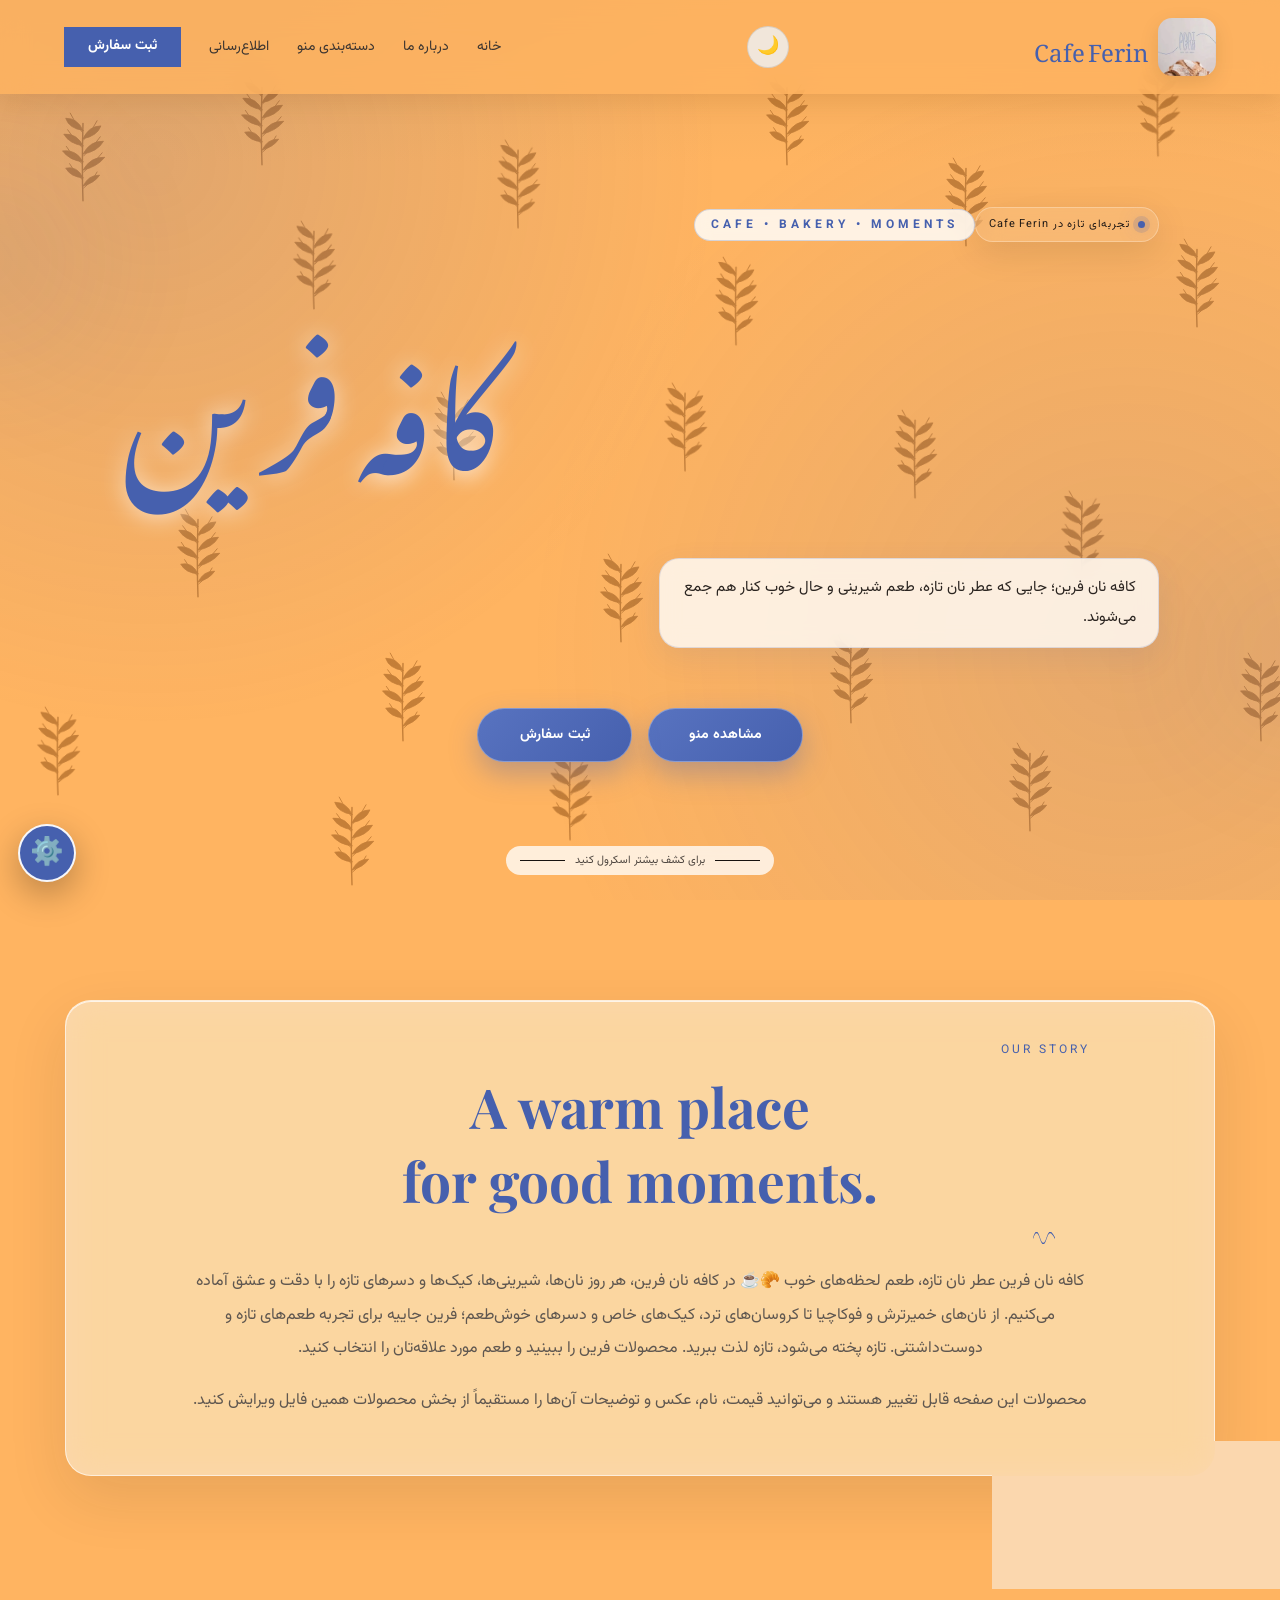
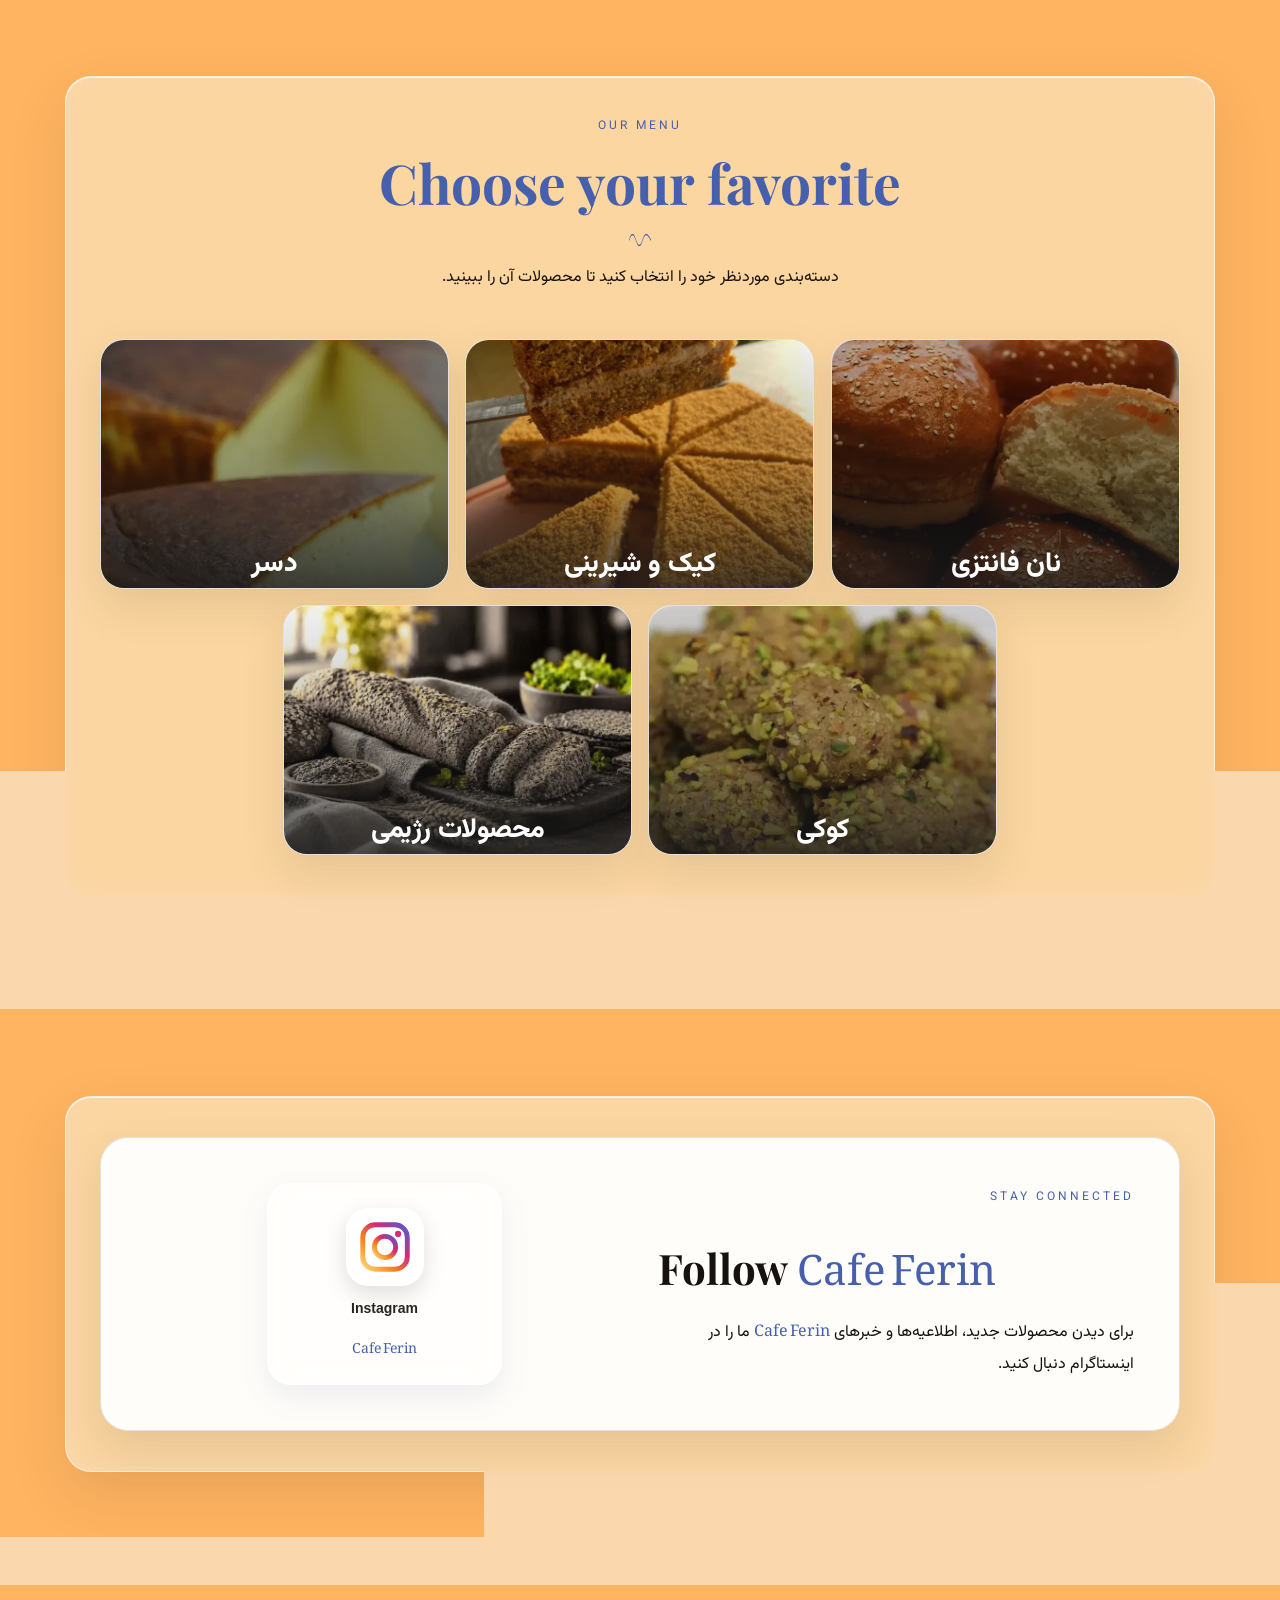
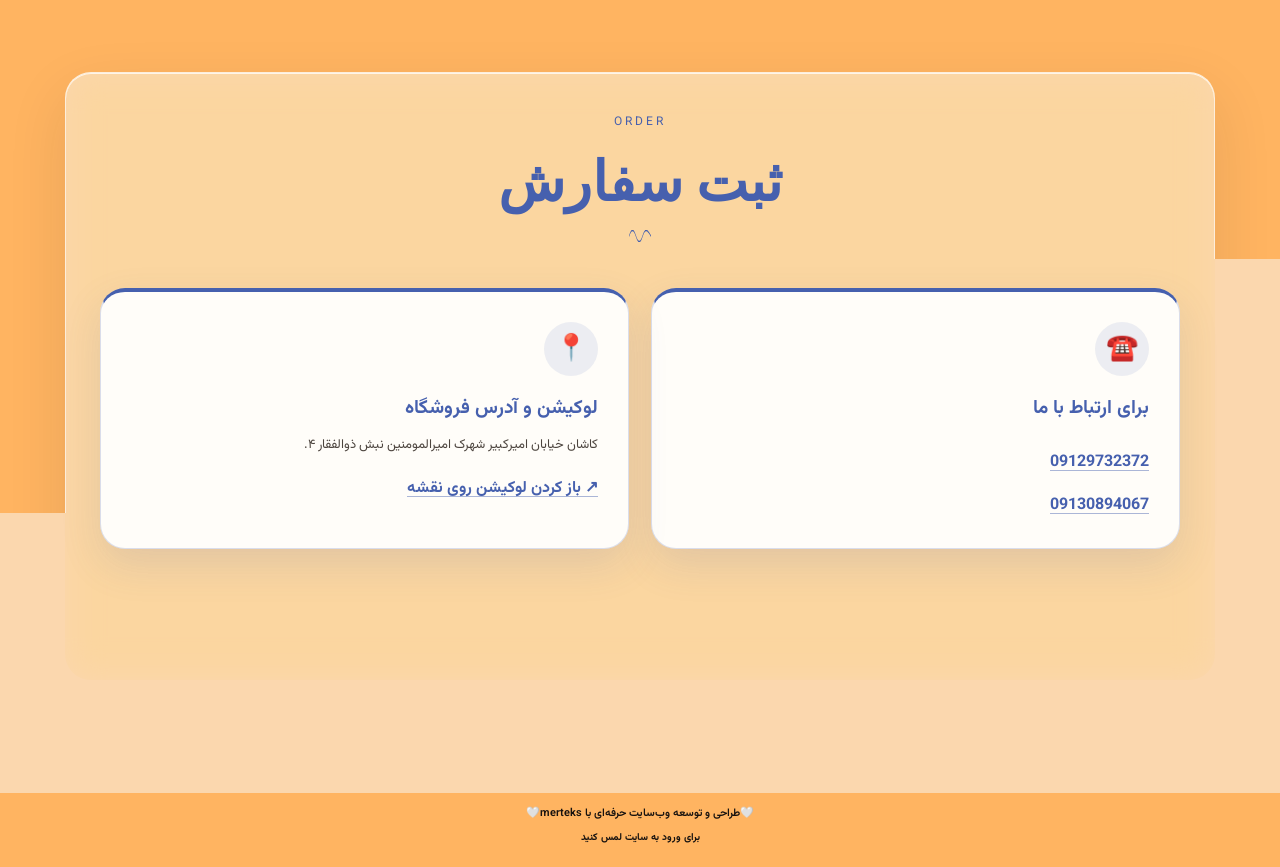
==== commit 37b7a8da: "Update Cafe Ferin design and category images" ====
--- a/index.html
+++ b/index.html
@@ -51,10 +51,301 @@
 
 
 
-  <link rel="stylesheet" href="css/style.css?v=6">
+  <link href="https://fonts.googleapis.com/css2?family=Noto+Nastaliq+Urdu:wght@400;700&display=swap" rel="stylesheet">
+<link rel="stylesheet" href="css/style.css?v=12">
 </head>
 
 <body>
+<!-- Animated pale-gray wheat heads -->
+<div class="wheat-motion" aria-hidden="true">
+<span class="wheat-head wheat-head-1"><svg viewBox="0 0 100 150" aria-hidden="true">
+<g fill="currentColor" stroke="currentColor" stroke-width="1.2" stroke-linecap="round" stroke-linejoin="round">
+<path d="M50 145 Q48 92 50 24" fill="none" stroke-width="2.2"/>
+<path d="M50 35 Q28 32 23 16 Q42 16 50 35Z"/>
+<path d="M50 48 Q72 44 78 28 Q59 28 50 48Z"/>
+<path d="M50 59 Q29 56 20 41 Q40 39 50 59Z"/>
+<path d="M50 72 Q73 68 82 52 Q61 51 50 72Z"/>
+<path d="M50 84 Q29 82 18 67 Q39 64 50 84Z"/>
+<path d="M50 97 Q72 92 84 77 Q62 76 50 97Z"/>
+<path d="M50 109 Q31 108 23 94 Q41 90 50 109Z"/>
+<path d="M50 122 Q68 117 76 105 Q59 104 50 122Z"/>
+<path d="M49 38 Q37 23 30 8 M51 50 Q65 35 72 20 M49 62 Q35 48 26 34 M51 75 Q67 60 77 45 M49 87 Q33 75 24 60 M51 100 Q69 85 80 70 M49 112 Q36 101 29 87 M51 125 Q65 114 72 100" fill="none" stroke-width="1.4"/>
+</g></svg></span>
+<span class="wheat-head wheat-head-2"><svg viewBox="0 0 100 150" aria-hidden="true">
+<g fill="currentColor" stroke="currentColor" stroke-width="1.2" stroke-linecap="round" stroke-linejoin="round">
+<path d="M50 145 Q48 92 50 24" fill="none" stroke-width="2.2"/>
+<path d="M50 35 Q28 32 23 16 Q42 16 50 35Z"/>
+<path d="M50 48 Q72 44 78 28 Q59 28 50 48Z"/>
+<path d="M50 59 Q29 56 20 41 Q40 39 50 59Z"/>
+<path d="M50 72 Q73 68 82 52 Q61 51 50 72Z"/>
+<path d="M50 84 Q29 82 18 67 Q39 64 50 84Z"/>
+<path d="M50 97 Q72 92 84 77 Q62 76 50 97Z"/>
+<path d="M50 109 Q31 108 23 94 Q41 90 50 109Z"/>
+<path d="M50 122 Q68 117 76 105 Q59 104 50 122Z"/>
+<path d="M49 38 Q37 23 30 8 M51 50 Q65 35 72 20 M49 62 Q35 48 26 34 M51 75 Q67 60 77 45 M49 87 Q33 75 24 60 M51 100 Q69 85 80 70 M49 112 Q36 101 29 87 M51 125 Q65 114 72 100" fill="none" stroke-width="1.4"/>
+</g></svg></span>
+<span class="wheat-head wheat-head-3"><svg viewBox="0 0 100 150" aria-hidden="true">
+<g fill="currentColor" stroke="currentColor" stroke-width="1.2" stroke-linecap="round" stroke-linejoin="round">
+<path d="M50 145 Q48 92 50 24" fill="none" stroke-width="2.2"/>
+<path d="M50 35 Q28 32 23 16 Q42 16 50 35Z"/>
+<path d="M50 48 Q72 44 78 28 Q59 28 50 48Z"/>
+<path d="M50 59 Q29 56 20 41 Q40 39 50 59Z"/>
+<path d="M50 72 Q73 68 82 52 Q61 51 50 72Z"/>
+<path d="M50 84 Q29 82 18 67 Q39 64 50 84Z"/>
+<path d="M50 97 Q72 92 84 77 Q62 76 50 97Z"/>
+<path d="M50 109 Q31 108 23 94 Q41 90 50 109Z"/>
+<path d="M50 122 Q68 117 76 105 Q59 104 50 122Z"/>
+<path d="M49 38 Q37 23 30 8 M51 50 Q65 35 72 20 M49 62 Q35 48 26 34 M51 75 Q67 60 77 45 M49 87 Q33 75 24 60 M51 100 Q69 85 80 70 M49 112 Q36 101 29 87 M51 125 Q65 114 72 100" fill="none" stroke-width="1.4"/>
+</g></svg></span>
+<span class="wheat-head wheat-head-4"><svg viewBox="0 0 100 150" aria-hidden="true">
+<g fill="currentColor" stroke="currentColor" stroke-width="1.2" stroke-linecap="round" stroke-linejoin="round">
+<path d="M50 145 Q48 92 50 24" fill="none" stroke-width="2.2"/>
+<path d="M50 35 Q28 32 23 16 Q42 16 50 35Z"/>
+<path d="M50 48 Q72 44 78 28 Q59 28 50 48Z"/>
+<path d="M50 59 Q29 56 20 41 Q40 39 50 59Z"/>
+<path d="M50 72 Q73 68 82 52 Q61 51 50 72Z"/>
+<path d="M50 84 Q29 82 18 67 Q39 64 50 84Z"/>
+<path d="M50 97 Q72 92 84 77 Q62 76 50 97Z"/>
+<path d="M50 109 Q31 108 23 94 Q41 90 50 109Z"/>
+<path d="M50 122 Q68 117 76 105 Q59 104 50 122Z"/>
+<path d="M49 38 Q37 23 30 8 M51 50 Q65 35 72 20 M49 62 Q35 48 26 34 M51 75 Q67 60 77 45 M49 87 Q33 75 24 60 M51 100 Q69 85 80 70 M49 112 Q36 101 29 87 M51 125 Q65 114 72 100" fill="none" stroke-width="1.4"/>
+</g></svg></span>
+<span class="wheat-head wheat-head-5"><svg viewBox="0 0 100 150" aria-hidden="true">
+<g fill="currentColor" stroke="currentColor" stroke-width="1.2" stroke-linecap="round" stroke-linejoin="round">
+<path d="M50 145 Q48 92 50 24" fill="none" stroke-width="2.2"/>
+<path d="M50 35 Q28 32 23 16 Q42 16 50 35Z"/>
+<path d="M50 48 Q72 44 78 28 Q59 28 50 48Z"/>
+<path d="M50 59 Q29 56 20 41 Q40 39 50 59Z"/>
+<path d="M50 72 Q73 68 82 52 Q61 51 50 72Z"/>
+<path d="M50 84 Q29 82 18 67 Q39 64 50 84Z"/>
+<path d="M50 97 Q72 92 84 77 Q62 76 50 97Z"/>
+<path d="M50 109 Q31 108 23 94 Q41 90 50 109Z"/>
+<path d="M50 122 Q68 117 76 105 Q59 104 50 122Z"/>
+<path d="M49 38 Q37 23 30 8 M51 50 Q65 35 72 20 M49 62 Q35 48 26 34 M51 75 Q67 60 77 45 M49 87 Q33 75 24 60 M51 100 Q69 85 80 70 M49 112 Q36 101 29 87 M51 125 Q65 114 72 100" fill="none" stroke-width="1.4"/>
+</g></svg></span>
+<span class="wheat-head wheat-head-6"><svg viewBox="0 0 100 150" aria-hidden="true">
+<g fill="currentColor" stroke="currentColor" stroke-width="1.2" stroke-linecap="round" stroke-linejoin="round">
+<path d="M50 145 Q48 92 50 24" fill="none" stroke-width="2.2"/>
+<path d="M50 35 Q28 32 23 16 Q42 16 50 35Z"/>
+<path d="M50 48 Q72 44 78 28 Q59 28 50 48Z"/>
+<path d="M50 59 Q29 56 20 41 Q40 39 50 59Z"/>
+<path d="M50 72 Q73 68 82 52 Q61 51 50 72Z"/>
+<path d="M50 84 Q29 82 18 67 Q39 64 50 84Z"/>
+<path d="M50 97 Q72 92 84 77 Q62 76 50 97Z"/>
+<path d="M50 109 Q31 108 23 94 Q41 90 50 109Z"/>
+<path d="M50 122 Q68 117 76 105 Q59 104 50 122Z"/>
+<path d="M49 38 Q37 23 30 8 M51 50 Q65 35 72 20 M49 62 Q35 48 26 34 M51 75 Q67 60 77 45 M49 87 Q33 75 24 60 M51 100 Q69 85 80 70 M49 112 Q36 101 29 87 M51 125 Q65 114 72 100" fill="none" stroke-width="1.4"/>
+</g></svg></span>
+<span class="wheat-head wheat-head-7"><svg viewBox="0 0 100 150" aria-hidden="true">
+<g fill="currentColor" stroke="currentColor" stroke-width="1.2" stroke-linecap="round" stroke-linejoin="round">
+<path d="M50 145 Q48 92 50 24" fill="none" stroke-width="2.2"/>
+<path d="M50 35 Q28 32 23 16 Q42 16 50 35Z"/>
+<path d="M50 48 Q72 44 78 28 Q59 28 50 48Z"/>
+<path d="M50 59 Q29 56 20 41 Q40 39 50 59Z"/>
+<path d="M50 72 Q73 68 82 52 Q61 51 50 72Z"/>
+<path d="M50 84 Q29 82 18 67 Q39 64 50 84Z"/>
+<path d="M50 97 Q72 92 84 77 Q62 76 50 97Z"/>
+<path d="M50 109 Q31 108 23 94 Q41 90 50 109Z"/>
+<path d="M50 122 Q68 117 76 105 Q59 104 50 122Z"/>
+<path d="M49 38 Q37 23 30 8 M51 50 Q65 35 72 20 M49 62 Q35 48 26 34 M51 75 Q67 60 77 45 M49 87 Q33 75 24 60 M51 100 Q69 85 80 70 M49 112 Q36 101 29 87 M51 125 Q65 114 72 100" fill="none" stroke-width="1.4"/>
+</g></svg></span>
+<span class="wheat-head wheat-head-8"><svg viewBox="0 0 100 150" aria-hidden="true">
+<g fill="currentColor" stroke="currentColor" stroke-width="1.2" stroke-linecap="round" stroke-linejoin="round">
+<path d="M50 145 Q48 92 50 24" fill="none" stroke-width="2.2"/>
+<path d="M50 35 Q28 32 23 16 Q42 16 50 35Z"/>
+<path d="M50 48 Q72 44 78 28 Q59 28 50 48Z"/>
+<path d="M50 59 Q29 56 20 41 Q40 39 50 59Z"/>
+<path d="M50 72 Q73 68 82 52 Q61 51 50 72Z"/>
+<path d="M50 84 Q29 82 18 67 Q39 64 50 84Z"/>
+<path d="M50 97 Q72 92 84 77 Q62 76 50 97Z"/>
+<path d="M50 109 Q31 108 23 94 Q41 90 50 109Z"/>
+<path d="M50 122 Q68 117 76 105 Q59 104 50 122Z"/>
+<path d="M49 38 Q37 23 30 8 M51 50 Q65 35 72 20 M49 62 Q35 48 26 34 M51 75 Q67 60 77 45 M49 87 Q33 75 24 60 M51 100 Q69 85 80 70 M49 112 Q36 101 29 87 M51 125 Q65 114 72 100" fill="none" stroke-width="1.4"/>
+</g></svg></span>
+<span class="wheat-head wheat-head-9"><svg viewBox="0 0 100 150" aria-hidden="true">
+<g fill="currentColor" stroke="currentColor" stroke-width="1.2" stroke-linecap="round" stroke-linejoin="round">
+<path d="M50 145 Q48 92 50 24" fill="none" stroke-width="2.2"/>
+<path d="M50 35 Q28 32 23 16 Q42 16 50 35Z"/>
+<path d="M50 48 Q72 44 78 28 Q59 28 50 48Z"/>
+<path d="M50 59 Q29 56 20 41 Q40 39 50 59Z"/>
+<path d="M50 72 Q73 68 82 52 Q61 51 50 72Z"/>
+<path d="M50 84 Q29 82 18 67 Q39 64 50 84Z"/>
+<path d="M50 97 Q72 92 84 77 Q62 76 50 97Z"/>
+<path d="M50 109 Q31 108 23 94 Q41 90 50 109Z"/>
+<path d="M50 122 Q68 117 76 105 Q59 104 50 122Z"/>
+<path d="M49 38 Q37 23 30 8 M51 50 Q65 35 72 20 M49 62 Q35 48 26 34 M51 75 Q67 60 77 45 M49 87 Q33 75 24 60 M51 100 Q69 85 80 70 M49 112 Q36 101 29 87 M51 125 Q65 114 72 100" fill="none" stroke-width="1.4"/>
+</g></svg></span>
+<span class="wheat-head wheat-head-10"><svg viewBox="0 0 100 150" aria-hidden="true">
+<g fill="currentColor" stroke="currentColor" stroke-width="1.2" stroke-linecap="round" stroke-linejoin="round">
+<path d="M50 145 Q48 92 50 24" fill="none" stroke-width="2.2"/>
+<path d="M50 35 Q28 32 23 16 Q42 16 50 35Z"/>
+<path d="M50 48 Q72 44 78 28 Q59 28 50 48Z"/>
+<path d="M50 59 Q29 56 20 41 Q40 39 50 59Z"/>
+<path d="M50 72 Q73 68 82 52 Q61 51 50 72Z"/>
+<path d="M50 84 Q29 82 18 67 Q39 64 50 84Z"/>
+<path d="M50 97 Q72 92 84 77 Q62 76 50 97Z"/>
+<path d="M50 109 Q31 108 23 94 Q41 90 50 109Z"/>
+<path d="M50 122 Q68 117 76 105 Q59 104 50 122Z"/>
+<path d="M49 38 Q37 23 30 8 M51 50 Q65 35 72 20 M49 62 Q35 48 26 34 M51 75 Q67 60 77 45 M49 87 Q33 75 24 60 M51 100 Q69 85 80 70 M49 112 Q36 101 29 87 M51 125 Q65 114 72 100" fill="none" stroke-width="1.4"/>
+</g></svg></span>
+<span class="wheat-head wheat-head-11"><svg viewBox="0 0 100 150" aria-hidden="true">
+<g fill="currentColor" stroke="currentColor" stroke-width="1.2" stroke-linecap="round" stroke-linejoin="round">
+<path d="M50 145 Q48 92 50 24" fill="none" stroke-width="2.2"/>
+<path d="M50 35 Q28 32 23 16 Q42 16 50 35Z"/>
+<path d="M50 48 Q72 44 78 28 Q59 28 50 48Z"/>
+<path d="M50 59 Q29 56 20 41 Q40 39 50 59Z"/>
+<path d="M50 72 Q73 68 82 52 Q61 51 50 72Z"/>
+<path d="M50 84 Q29 82 18 67 Q39 64 50 84Z"/>
+<path d="M50 97 Q72 92 84 77 Q62 76 50 97Z"/>
+<path d="M50 109 Q31 108 23 94 Q41 90 50 109Z"/>
+<path d="M50 122 Q68 117 76 105 Q59 104 50 122Z"/>
+<path d="M49 38 Q37 23 30 8 M51 50 Q65 35 72 20 M49 62 Q35 48 26 34 M51 75 Q67 60 77 45 M49 87 Q33 75 24 60 M51 100 Q69 85 80 70 M49 112 Q36 101 29 87 M51 125 Q65 114 72 100" fill="none" stroke-width="1.4"/>
+</g></svg></span>
+<span class="wheat-head wheat-head-12"><svg viewBox="0 0 100 150" aria-hidden="true">
+<g fill="currentColor" stroke="currentColor" stroke-width="1.2" stroke-linecap="round" stroke-linejoin="round">
+<path d="M50 145 Q48 92 50 24" fill="none" stroke-width="2.2"/>
+<path d="M50 35 Q28 32 23 16 Q42 16 50 35Z"/>
+<path d="M50 48 Q72 44 78 28 Q59 28 50 48Z"/>
+<path d="M50 59 Q29 56 20 41 Q40 39 50 59Z"/>
+<path d="M50 72 Q73 68 82 52 Q61 51 50 72Z"/>
+<path d="M50 84 Q29 82 18 67 Q39 64 50 84Z"/>
+<path d="M50 97 Q72 92 84 77 Q62 76 50 97Z"/>
+<path d="M50 109 Q31 108 23 94 Q41 90 50 109Z"/>
+<path d="M50 122 Q68 117 76 105 Q59 104 50 122Z"/>
+<path d="M49 38 Q37 23 30 8 M51 50 Q65 35 72 20 M49 62 Q35 48 26 34 M51 75 Q67 60 77 45 M49 87 Q33 75 24 60 M51 100 Q69 85 80 70 M49 112 Q36 101 29 87 M51 125 Q65 114 72 100" fill="none" stroke-width="1.4"/>
+</g></svg></span>
+<span class="wheat-head wheat-head-13"><svg viewBox="0 0 100 150" aria-hidden="true">
+<g fill="currentColor" stroke="currentColor" stroke-width="1.2" stroke-linecap="round" stroke-linejoin="round">
+<path d="M50 145 Q48 92 50 24" fill="none" stroke-width="2.2"/>
+<path d="M50 35 Q28 32 23 16 Q42 16 50 35Z"/>
+<path d="M50 48 Q72 44 78 28 Q59 28 50 48Z"/>
+<path d="M50 59 Q29 56 20 41 Q40 39 50 59Z"/>
+<path d="M50 72 Q73 68 82 52 Q61 51 50 72Z"/>
+<path d="M50 84 Q29 82 18 67 Q39 64 50 84Z"/>
+<path d="M50 97 Q72 92 84 77 Q62 76 50 97Z"/>
+<path d="M50 109 Q31 108 23 94 Q41 90 50 109Z"/>
+<path d="M50 122 Q68 117 76 105 Q59 104 50 122Z"/>
+<path d="M49 38 Q37 23 30 8 M51 50 Q65 35 72 20 M49 62 Q35 48 26 34 M51 75 Q67 60 77 45 M49 87 Q33 75 24 60 M51 100 Q69 85 80 70 M49 112 Q36 101 29 87 M51 125 Q65 114 72 100" fill="none" stroke-width="1.4"/>
+</g></svg></span>
+<span class="wheat-head wheat-head-14"><svg viewBox="0 0 100 150" aria-hidden="true">
+<g fill="currentColor" stroke="currentColor" stroke-width="1.2" stroke-linecap="round" stroke-linejoin="round">
+<path d="M50 145 Q48 92 50 24" fill="none" stroke-width="2.2"/>
+<path d="M50 35 Q28 32 23 16 Q42 16 50 35Z"/>
+<path d="M50 48 Q72 44 78 28 Q59 28 50 48Z"/>
+<path d="M50 59 Q29 56 20 41 Q40 39 50 59Z"/>
+<path d="M50 72 Q73 68 82 52 Q61 51 50 72Z"/>
+<path d="M50 84 Q29 82 18 67 Q39 64 50 84Z"/>
+<path d="M50 97 Q72 92 84 77 Q62 76 50 97Z"/>
+<path d="M50 109 Q31 108 23 94 Q41 90 50 109Z"/>
+<path d="M50 122 Q68 117 76 105 Q59 104 50 122Z"/>
+<path d="M49 38 Q37 23 30 8 M51 50 Q65 35 72 20 M49 62 Q35 48 26 34 M51 75 Q67 60 77 45 M49 87 Q33 75 24 60 M51 100 Q69 85 80 70 M49 112 Q36 101 29 87 M51 125 Q65 114 72 100" fill="none" stroke-width="1.4"/>
+</g></svg></span>
+<span class="wheat-head wheat-head-15"><svg viewBox="0 0 100 150" aria-hidden="true">
+<g fill="currentColor" stroke="currentColor" stroke-width="1.2" stroke-linecap="round" stroke-linejoin="round">
+<path d="M50 145 Q48 92 50 24" fill="none" stroke-width="2.2"/>
+<path d="M50 35 Q28 32 23 16 Q42 16 50 35Z"/>
+<path d="M50 48 Q72 44 78 28 Q59 28 50 48Z"/>
+<path d="M50 59 Q29 56 20 41 Q40 39 50 59Z"/>
+<path d="M50 72 Q73 68 82 52 Q61 51 50 72Z"/>
+<path d="M50 84 Q29 82 18 67 Q39 64 50 84Z"/>
+<path d="M50 97 Q72 92 84 77 Q62 76 50 97Z"/>
+<path d="M50 109 Q31 108 23 94 Q41 90 50 109Z"/>
+<path d="M50 122 Q68 117 76 105 Q59 104 50 122Z"/>
+<path d="M49 38 Q37 23 30 8 M51 50 Q65 35 72 20 M49 62 Q35 48 26 34 M51 75 Q67 60 77 45 M49 87 Q33 75 24 60 M51 100 Q69 85 80 70 M49 112 Q36 101 29 87 M51 125 Q65 114 72 100" fill="none" stroke-width="1.4"/>
+</g></svg></span>
+<span class="wheat-head wheat-head-16"><svg viewBox="0 0 100 150" aria-hidden="true">
+<g fill="currentColor" stroke="currentColor" stroke-width="1.2" stroke-linecap="round" stroke-linejoin="round">
+<path d="M50 145 Q48 92 50 24" fill="none" stroke-width="2.2"/>
+<path d="M50 35 Q28 32 23 16 Q42 16 50 35Z"/>
+<path d="M50 48 Q72 44 78 28 Q59 28 50 48Z"/>
+<path d="M50 59 Q29 56 20 41 Q40 39 50 59Z"/>
+<path d="M50 72 Q73 68 82 52 Q61 51 50 72Z"/>
+<path d="M50 84 Q29 82 18 67 Q39 64 50 84Z"/>
+<path d="M50 97 Q72 92 84 77 Q62 76 50 97Z"/>
+<path d="M50 109 Q31 108 23 94 Q41 90 50 109Z"/>
+<path d="M50 122 Q68 117 76 105 Q59 104 50 122Z"/>
+<path d="M49 38 Q37 23 30 8 M51 50 Q65 35 72 20 M49 62 Q35 48 26 34 M51 75 Q67 60 77 45 M49 87 Q33 75 24 60 M51 100 Q69 85 80 70 M49 112 Q36 101 29 87 M51 125 Q65 114 72 100" fill="none" stroke-width="1.4"/>
+</g></svg></span>
+<span class="wheat-head wheat-head-17"><svg viewBox="0 0 100 150" aria-hidden="true">
+<g fill="currentColor" stroke="currentColor" stroke-width="1.2" stroke-linecap="round" stroke-linejoin="round">
+<path d="M50 145 Q48 92 50 24" fill="none" stroke-width="2.2"/>
+<path d="M50 35 Q28 32 23 16 Q42 16 50 35Z"/>
+<path d="M50 48 Q72 44 78 28 Q59 28 50 48Z"/>
+<path d="M50 59 Q29 56 20 41 Q40 39 50 59Z"/>
+<path d="M50 72 Q73 68 82 52 Q61 51 50 72Z"/>
+<path d="M50 84 Q29 82 18 67 Q39 64 50 84Z"/>
+<path d="M50 97 Q72 92 84 77 Q62 76 50 97Z"/>
+<path d="M50 109 Q31 108 23 94 Q41 90 50 109Z"/>
+<path d="M50 122 Q68 117 76 105 Q59 104 50 122Z"/>
+<path d="M49 38 Q37 23 30 8 M51 50 Q65 35 72 20 M49 62 Q35 48 26 34 M51 75 Q67 60 77 45 M49 87 Q33 75 24 60 M51 100 Q69 85 80 70 M49 112 Q36 101 29 87 M51 125 Q65 114 72 100" fill="none" stroke-width="1.4"/>
+</g></svg></span>
+<span class="wheat-head wheat-head-18"><svg viewBox="0 0 100 150" aria-hidden="true">
+<g fill="currentColor" stroke="currentColor" stroke-width="1.2" stroke-linecap="round" stroke-linejoin="round">
+<path d="M50 145 Q48 92 50 24" fill="none" stroke-width="2.2"/>
+<path d="M50 35 Q28 32 23 16 Q42 16 50 35Z"/>
+<path d="M50 48 Q72 44 78 28 Q59 28 50 48Z"/>
+<path d="M50 59 Q29 56 20 41 Q40 39 50 59Z"/>
+<path d="M50 72 Q73 68 82 52 Q61 51 50 72Z"/>
+<path d="M50 84 Q29 82 18 67 Q39 64 50 84Z"/>
+<path d="M50 97 Q72 92 84 77 Q62 76 50 97Z"/>
+<path d="M50 109 Q31 108 23 94 Q41 90 50 109Z"/>
+<path d="M50 122 Q68 117 76 105 Q59 104 50 122Z"/>
+<path d="M49 38 Q37 23 30 8 M51 50 Q65 35 72 20 M49 62 Q35 48 26 34 M51 75 Q67 60 77 45 M49 87 Q33 75 24 60 M51 100 Q69 85 80 70 M49 112 Q36 101 29 87 M51 125 Q65 114 72 100" fill="none" stroke-width="1.4"/>
+</g></svg></span>
+<span class="wheat-head wheat-head-19"><svg viewBox="0 0 100 150" aria-hidden="true">
+<g fill="currentColor" stroke="currentColor" stroke-width="1.2" stroke-linecap="round" stroke-linejoin="round">
+<path d="M50 145 Q48 92 50 24" fill="none" stroke-width="2.2"/>
+<path d="M50 35 Q28 32 23 16 Q42 16 50 35Z"/>
+<path d="M50 48 Q72 44 78 28 Q59 28 50 48Z"/>
+<path d="M50 59 Q29 56 20 41 Q40 39 50 59Z"/>
+<path d="M50 72 Q73 68 82 52 Q61 51 50 72Z"/>
+<path d="M50 84 Q29 82 18 67 Q39 64 50 84Z"/>
+<path d="M50 97 Q72 92 84 77 Q62 76 50 97Z"/>
+<path d="M50 109 Q31 108 23 94 Q41 90 50 109Z"/>
+<path d="M50 122 Q68 117 76 105 Q59 104 50 122Z"/>
+<path d="M49 38 Q37 23 30 8 M51 50 Q65 35 72 20 M49 62 Q35 48 26 34 M51 75 Q67 60 77 45 M49 87 Q33 75 24 60 M51 100 Q69 85 80 70 M49 112 Q36 101 29 87 M51 125 Q65 114 72 100" fill="none" stroke-width="1.4"/>
+</g></svg></span>
+<span class="wheat-head wheat-head-20"><svg viewBox="0 0 100 150" aria-hidden="true">
+<g fill="currentColor" stroke="currentColor" stroke-width="1.2" stroke-linecap="round" stroke-linejoin="round">
+<path d="M50 145 Q48 92 50 24" fill="none" stroke-width="2.2"/>
+<path d="M50 35 Q28 32 23 16 Q42 16 50 35Z"/>
+<path d="M50 48 Q72 44 78 28 Q59 28 50 48Z"/>
+<path d="M50 59 Q29 56 20 41 Q40 39 50 59Z"/>
+<path d="M50 72 Q73 68 82 52 Q61 51 50 72Z"/>
+<path d="M50 84 Q29 82 18 67 Q39 64 50 84Z"/>
+<path d="M50 97 Q72 92 84 77 Q62 76 50 97Z"/>
+<path d="M50 109 Q31 108 23 94 Q41 90 50 109Z"/>
+<path d="M50 122 Q68 117 76 105 Q59 104 50 122Z"/>
+<path d="M49 38 Q37 23 30 8 M51 50 Q65 35 72 20 M49 62 Q35 48 26 34 M51 75 Q67 60 77 45 M49 87 Q33 75 24 60 M51 100 Q69 85 80 70 M49 112 Q36 101 29 87 M51 125 Q65 114 72 100" fill="none" stroke-width="1.4"/>
+</g></svg></span>
+<span class="wheat-head wheat-head-21"><svg viewBox="0 0 100 150" aria-hidden="true">
+<g fill="currentColor" stroke="currentColor" stroke-width="1.2" stroke-linecap="round" stroke-linejoin="round">
+<path d="M50 145 Q48 92 50 24" fill="none" stroke-width="2.2"/>
+<path d="M50 35 Q28 32 23 16 Q42 16 50 35Z"/>
+<path d="M50 48 Q72 44 78 28 Q59 28 50 48Z"/>
+<path d="M50 59 Q29 56 20 41 Q40 39 50 59Z"/>
+<path d="M50 72 Q73 68 82 52 Q61 51 50 72Z"/>
+<path d="M50 84 Q29 82 18 67 Q39 64 50 84Z"/>
+<path d="M50 97 Q72 92 84 77 Q62 76 50 97Z"/>
+<path d="M50 109 Q31 108 23 94 Q41 90 50 109Z"/>
+<path d="M50 122 Q68 117 76 105 Q59 104 50 122Z"/>
+<path d="M49 38 Q37 23 30 8 M51 50 Q65 35 72 20 M49 62 Q35 48 26 34 M51 75 Q67 60 77 45 M49 87 Q33 75 24 60 M51 100 Q69 85 80 70 M49 112 Q36 101 29 87 M51 125 Q65 114 72 100" fill="none" stroke-width="1.4"/>
+</g></svg></span>
+<span class="wheat-head wheat-head-22"><svg viewBox="0 0 100 150" aria-hidden="true">
+<g fill="currentColor" stroke="currentColor" stroke-width="1.2" stroke-linecap="round" stroke-linejoin="round">
+<path d="M50 145 Q48 92 50 24" fill="none" stroke-width="2.2"/>
+<path d="M50 35 Q28 32 23 16 Q42 16 50 35Z"/>
+<path d="M50 48 Q72 44 78 28 Q59 28 50 48Z"/>
+<path d="M50 59 Q29 56 20 41 Q40 39 50 59Z"/>
+<path d="M50 72 Q73 68 82 52 Q61 51 50 72Z"/>
+<path d="M50 84 Q29 82 18 67 Q39 64 50 84Z"/>
+<path d="M50 97 Q72 92 84 77 Q62 76 50 97Z"/>
+<path d="M50 109 Q31 108 23 94 Q41 90 50 109Z"/>
+<path d="M50 122 Q68 117 76 105 Q59 104 50 122Z"/>
+<path d="M49 38 Q37 23 30 8 M51 50 Q65 35 72 20 M49 62 Q35 48 26 34 M51 75 Q67 60 77 45 M49 87 Q33 75 24 60 M51 100 Q69 85 80 70 M49 112 Q36 101 29 87 M51 125 Q65 114 72 100" fill="none" stroke-width="1.4"/>
+</g></svg></span>
+</div>
+
 <!-- AMBIENT BACKGROUND FIELD -->
 <div class="ferin-field" aria-hidden="true">
   <div class="ferin-grid"></div>
@@ -119,7 +410,7 @@
   <div class="intro-inner">
     <img class="intro-logo" src="assets/images/logo.webp" alt="Cafe Ferin logo" loading="eager" decoding="async">
     <div class="intro-small">CAFE & BAKERY</div>
-    <div class="intro-title cafe-brand">Cafe Ferin</div>
+    <div class="intro-title cafe-brand">کافه <span>فرین</span></div>
     <div class="intro-line"></div>
     <div class="intro-dot"></div>
   </div>
@@ -177,7 +468,7 @@
 <section class="hero" id="home">
   <div class="hero-content">
     <div class="eyebrow">CAFE • BAKERY • MOMENTS</div>
-    <h1 class="cafe-brand">Ferin <span>Cafe</span></h1>
+    <h1 class="cafe-brand">کافه <span>فرین</span></h1>
     <p>
       کافه نان فرین؛ جایی که عطر نان تازه، طعم شیرینی و حال خوب کنار هم جمع می‌شوند.
     </p>
@@ -489,6 +780,6 @@
 
 <script src="data/recovered-products.js" defer></script>
 <script src="js/supabase.js?v=2"></script>
-<script src="js/app.js?v=9" defer></script>
+<script src="js/app.js?v=11" defer></script>
 </body>
 </html>
--- a/css/style.css
+++ b/css/style.css
@@ -5578,3 +5578,199 @@
   color:#4660ae !important;
   -webkit-text-fill-color:#4660ae !important;
 }
+
+
+
+
+
+
+
+
+
+
+/* =====================================================================
+   FINAL THEME LAYER (debug v6)
+   - Site background = the orange from the reference image (#ffb461)
+   - Wheat heads = deep amber-brown so they are clearly visible on orange,
+     and they sway/float continuously
+   - Dark mode = swapped: deep brown background + orange wheat
+   Why it was broken before: older rules such as
+   html[data-theme="light"]{background:#faf6f0 !important} had a higher
+   specificity than the plain `html{...!important}` override, so the cream
+   colour always won and the orange never appeared.
+   ===================================================================== */
+:root{
+  --site-bg:#ffb461;
+  --site-bg-top:#efaa5d;
+  --wheat-color:#8a4a10;
+  --wheat-opacity:.5;
+}
+html[data-theme="dark"], html:has(body.dark){
+  --site-bg:#1d140d;
+  --site-bg-top:#150e09;
+  --wheat-color:#ffb461;
+  --wheat-opacity:.42;
+}
+html, html[data-theme="light"], html[data-theme="dark"], html:has(body.dark){
+  min-height:100%;
+  background:var(--site-bg) !important;
+  background-color:var(--site-bg) !important;
+  background-image:none !important;
+}
+body, body[data-theme="light"], body[data-theme="dark"], body.dark{
+  min-height:100vh;
+  background:transparent !important;
+  background-color:transparent !important;
+  background-image:none !important;
+  position:relative !important;
+  isolation:isolate !important;
+}
+/* fixed backdrop (same colour as the reference image, slightly darker at the very top) */
+body::before{
+  content:"";
+  position:fixed;
+  inset:0;
+  z-index:-2;
+  pointer-events:none;
+  background:linear-gradient(180deg,var(--site-bg-top) 0%,var(--site-bg) 18%,var(--site-bg) 100%);
+}
+/* sections must not paint their own colour over the backdrop
+   (selectors mirror the older ones, e.g. body:not(.dark) main, so they win) */
+html body:not(.dark) main,
+html body:not(.dark) main > section,
+html body:not(.dark) #about,
+html body:not(.dark) .about,
+html body:not(.dark) .categories,
+html body:not(.dark) .menu-section,
+html body:not(.dark) .notice-wrap,
+html body:not(.dark) .order-section,
+html body:not(.dark) footer,
+html body:not(.dark) .features,
+html body:not(.dark) .hero,
+html body:not(.dark) section,
+html body.dark main,
+html body.dark main > section,
+html body.dark #about,
+html body.dark .about,
+html body.dark .categories,
+html body.dark .menu-section,
+html body.dark .notice-wrap,
+html body.dark .order-section,
+html body.dark footer,
+html body.dark .features,
+html body.dark .hero,
+html body.dark section,
+html body[data-theme="light"] main,
+html body[data-theme="dark"] main{
+  background:transparent !important;
+  background-color:transparent !important;
+  background-image:none !important;
+}
+/* top bar: translucent so the orange shows through */
+html body:not(.dark) .nav,
+html body:not(.dark) .nav.scrolled{
+  background:rgba(255,180,97,.82) !important;
+  -webkit-backdrop-filter:blur(14px);
+  backdrop-filter:blur(14px);
+  box-shadow:0 6px 24px rgba(138,74,16,.14) !important;
+}
+html body.dark .nav,
+html body.dark .nav.scrolled{
+  background:rgba(29,20,13,.82) !important;
+  -webkit-backdrop-filter:blur(14px);
+  backdrop-filter:blur(14px);
+}
+/* white strip behind the desktop links + muddy grey hero discs sat on top of the orange */
+html body:not(.dark) .nav-links,
+html body.dark .nav-links{
+  background:transparent !important;
+  box-shadow:none !important;
+  border-color:transparent !important;
+}
+html body .hero::before,
+html body .hero::after{ display:none !important; }
+/* the old decorative grid / bloom layer was washing the orange out */
+html body .ferin-field{ display:none !important; }
+
+/* ---------- animated wheat ---------- */
+body > .wheat-motion{
+  position:fixed !important;
+  inset:0 !important;
+  display:block !important;
+  z-index:-1 !important;           /* above the backdrop, below all content */
+  overflow:hidden !important;
+  pointer-events:none !important;
+  opacity:1 !important;
+  color:var(--wheat-color) !important;
+}
+.wheat-motion .wheat-head{
+  position:absolute !important;
+  display:block !important;
+  width:clamp(34px,5vw,84px) !important;
+  height:auto !important;
+  color:var(--wheat-color) !important;
+  opacity:var(--wheat-opacity) !important;
+  transform-origin:50% 96%;        /* sway from the stem base */
+  will-change:transform;
+  animation:wheatSway var(--dur,11s) ease-in-out var(--delay,0s) infinite !important;
+}
+.wheat-motion .wheat-head svg{ display:block !important; width:100% !important; height:auto !important; }
+.wheat-motion .wheat-head-1{left:4%;top:12%;--rot:-24deg;--sway:9deg;--dur:9s;--delay:-2s;--sc:1}
+.wheat-motion .wheat-head-2{left:13%;top:56%;--rot:18deg;--sway:11deg;--dur:11s;--delay:-8s;--sc:0.9}
+.wheat-motion .wheat-head-3{left:22%;top:24%;--rot:-12deg;--sway:8deg;--dur:10s;--delay:-5s;--sc:1.15}
+.wheat-motion .wheat-head-4{left:29%;top:72%;--rot:26deg;--sway:10deg;--dur:12s;--delay:-10s;--sc:0.85}
+.wheat-motion .wheat-head-5{left:38%;top:15%;--rot:14deg;--sway:9deg;--dur:9.5s;--delay:-4s;--sc:1.1}
+.wheat-motion .wheat-head-6{left:46%;top:61%;--rot:-20deg;--sway:12deg;--dur:13s;--delay:-7s;--sc:0.95}
+.wheat-motion .wheat-head-7{left:55%;top:28%;--rot:16deg;--sway:8deg;--dur:10.5s;--delay:-1s;--sc:1.2}
+.wheat-motion .wheat-head-8{left:64%;top:70%;--rot:-14deg;--sway:10deg;--dur:11.5s;--delay:-9s;--sc:1}
+.wheat-motion .wheat-head-9{left:73%;top:17%;--rot:20deg;--sway:9deg;--dur:9s;--delay:-6s;--sc:0.9}
+.wheat-motion .wheat-head-10{left:82%;top:54%;--rot:-18deg;--sway:11deg;--dur:12.5s;--delay:-3s;--sc:1.1}
+.wheat-motion .wheat-head-11{left:91%;top:26%;--rot:12deg;--sway:8deg;--dur:10s;--delay:-11s;--sc:1}
+.wheat-motion .wheat-head-12{left:2%;top:78%;--rot:15deg;--sway:10deg;--dur:11s;--delay:-5s;--sc:1.15}
+.wheat-motion .wheat-head-13{left:18%;top:8%;--rot:24deg;--sway:9deg;--dur:12s;--delay:-7s;--sc:0.85}
+.wheat-motion .wheat-head-14{left:33%;top:43%;--rot:-21deg;--sway:12deg;--dur:9.5s;--delay:-3s;--sc:1}
+.wheat-motion .wheat-head-15{left:42%;top:83%;--rot:16deg;--sway:8deg;--dur:13s;--delay:-9s;--sc:1.1}
+.wheat-motion .wheat-head-16{left:59%;top:8%;--rot:-24deg;--sway:10deg;--dur:10s;--delay:-4s;--sc:0.9}
+.wheat-motion .wheat-head-17{left:69%;top:45%;--rot:10deg;--sway:9deg;--dur:11.5s;--delay:-10s;--sc:1.2}
+.wheat-motion .wheat-head-18{left:78%;top:82%;--rot:22deg;--sway:11deg;--dur:9s;--delay:-6s;--sc:0.95}
+.wheat-motion .wheat-head-19{left:88%;top:7%;--rot:-12deg;--sway:8deg;--dur:12s;--delay:-1s;--sc:1.05}
+.wheat-motion .wheat-head-20{left:96%;top:72%;--rot:17deg;--sway:10deg;--dur:10.5s;--delay:-8s;--sc:0.9}
+.wheat-motion .wheat-head-21{left:25%;top:88%;--rot:-16deg;--sway:9deg;--dur:11s;--delay:-11s;--sc:1}
+.wheat-motion .wheat-head-22{left:51%;top:42%;--rot:19deg;--sway:12deg;--dur:13s;--delay:-2s;--sc:1.1}
+@keyframes wheatSway{
+  0%,100%{ transform:translate3d(0,0,0) rotate(calc(var(--rot,0deg) - var(--sway,9deg))) scale(var(--sc,1)); }
+  50%    { transform:translate3d(14px,-22px,0) rotate(calc(var(--rot,0deg) + var(--sway,9deg))) scale(var(--sc,1)); }
+}
+/* Restore a Nastaliq display font for the Persian brand title. */
+.cafe-brand, .cafe-brand span {
+  font-family:"Noto Nastaliq Urdu","IranNastaliq",serif !important;
+  font-weight:400 !important;
+  letter-spacing:0 !important;
+  line-height:2 !important;
+  padding-bottom:.12em;
+}
+/* content stays above the wheat; interactive controls keep working */
+/* (do NOT touch `position` on every child of body: it turned the fixed navbar
+   and the fixed admin button into relative ones, so the menu scrolled away) */
+body > main,
+body > footer{
+  position:relative;
+  z-index:1;
+}
+body > header.nav{ position:fixed !important; z-index:1000 !important; }
+body > #intro{ z-index:9999 !important; }
+@media(prefers-reduced-motion:reduce){
+  .wheat-motion .wheat-head{ animation:none !important; }
+}
+
+/* ===== Intro: slightly darker backdrop (v7) ===== */
+html body #intro .intro-bg{
+  filter:saturate(.9) contrast(1.05) brightness(.56) !important;
+}
+html body #intro .intro-veil{
+  background:
+    radial-gradient(circle at 50% 42%, rgba(18,16,14,.40) 0%, rgba(18,16,14,.86) 62%, rgba(18,16,14,.97) 100%),
+    linear-gradient(180deg, rgba(18,16,14,.62) 0%, rgba(18,16,14,.38) 40%, rgba(18,16,14,.92) 100%) !important;
+}
+/* Persian title inside the intro: same look as the hero title */
+html body #intro .intro-title{ direction:rtl !important; }
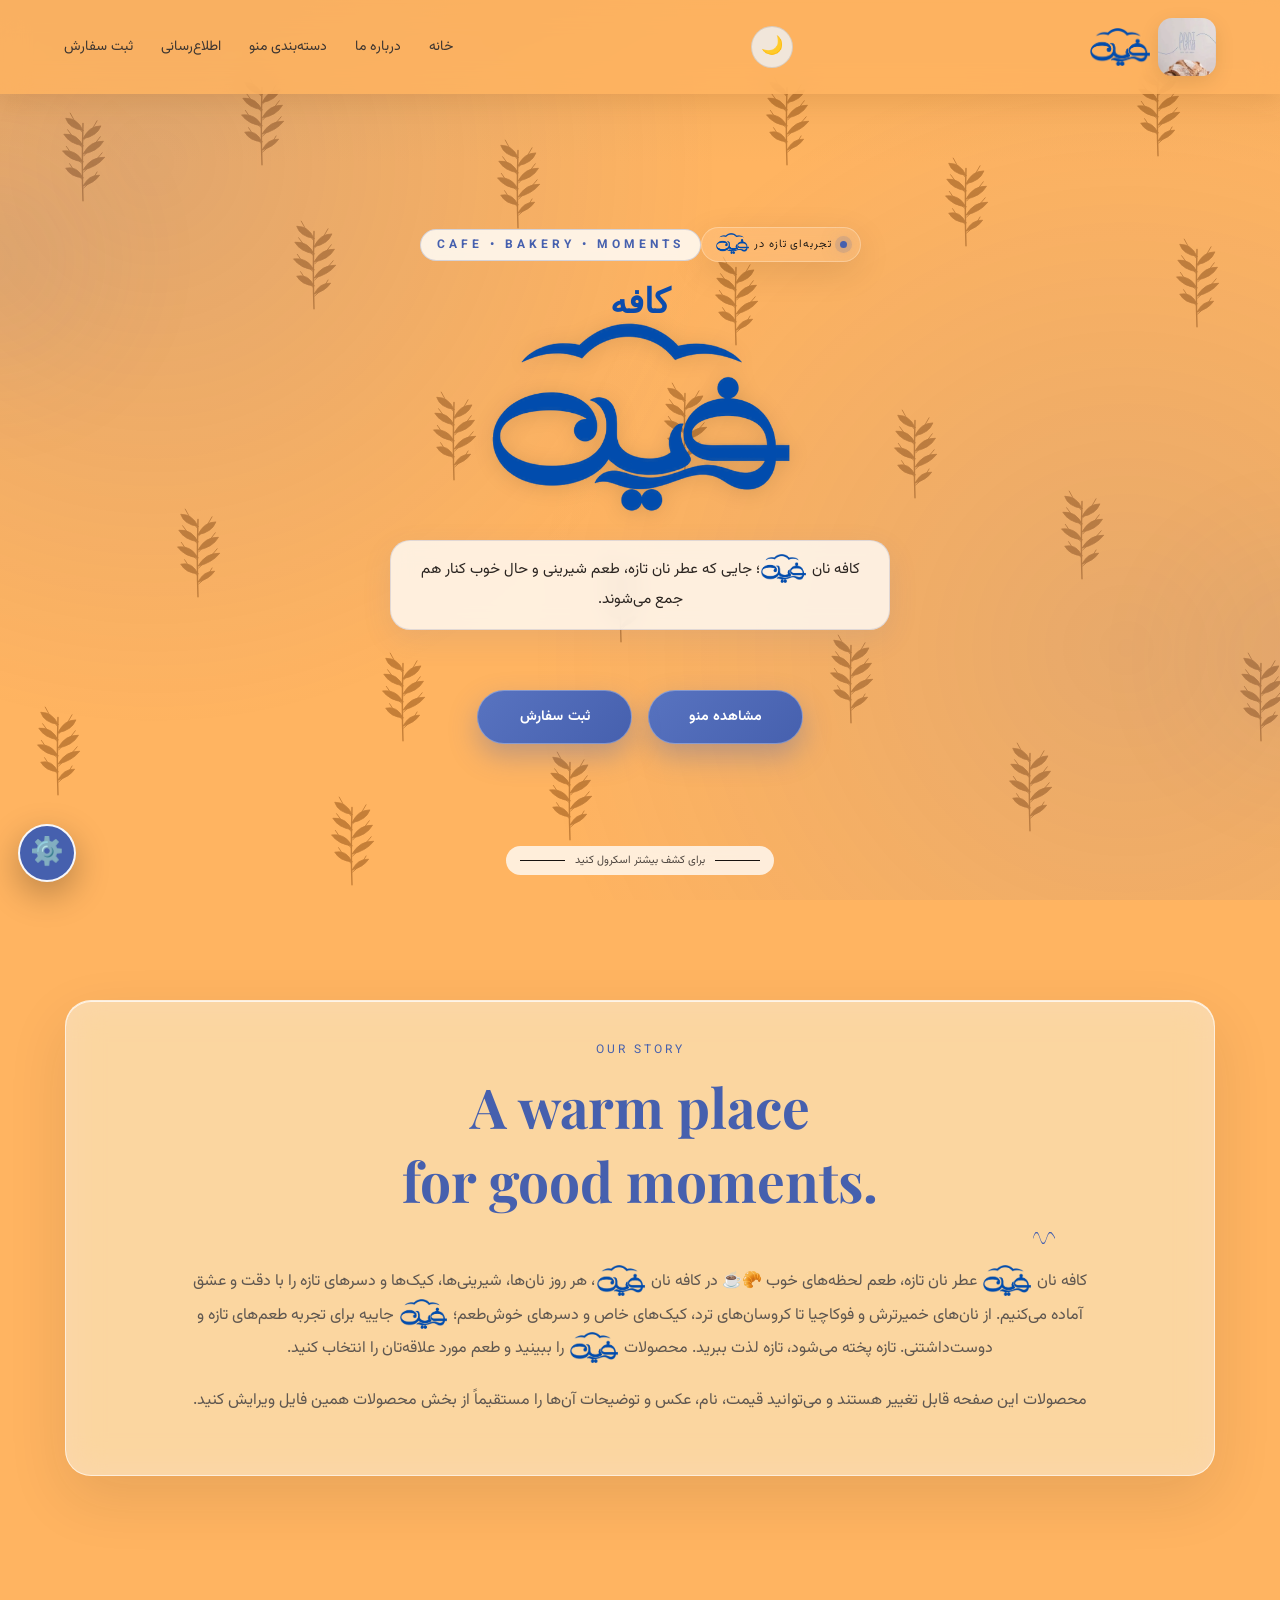
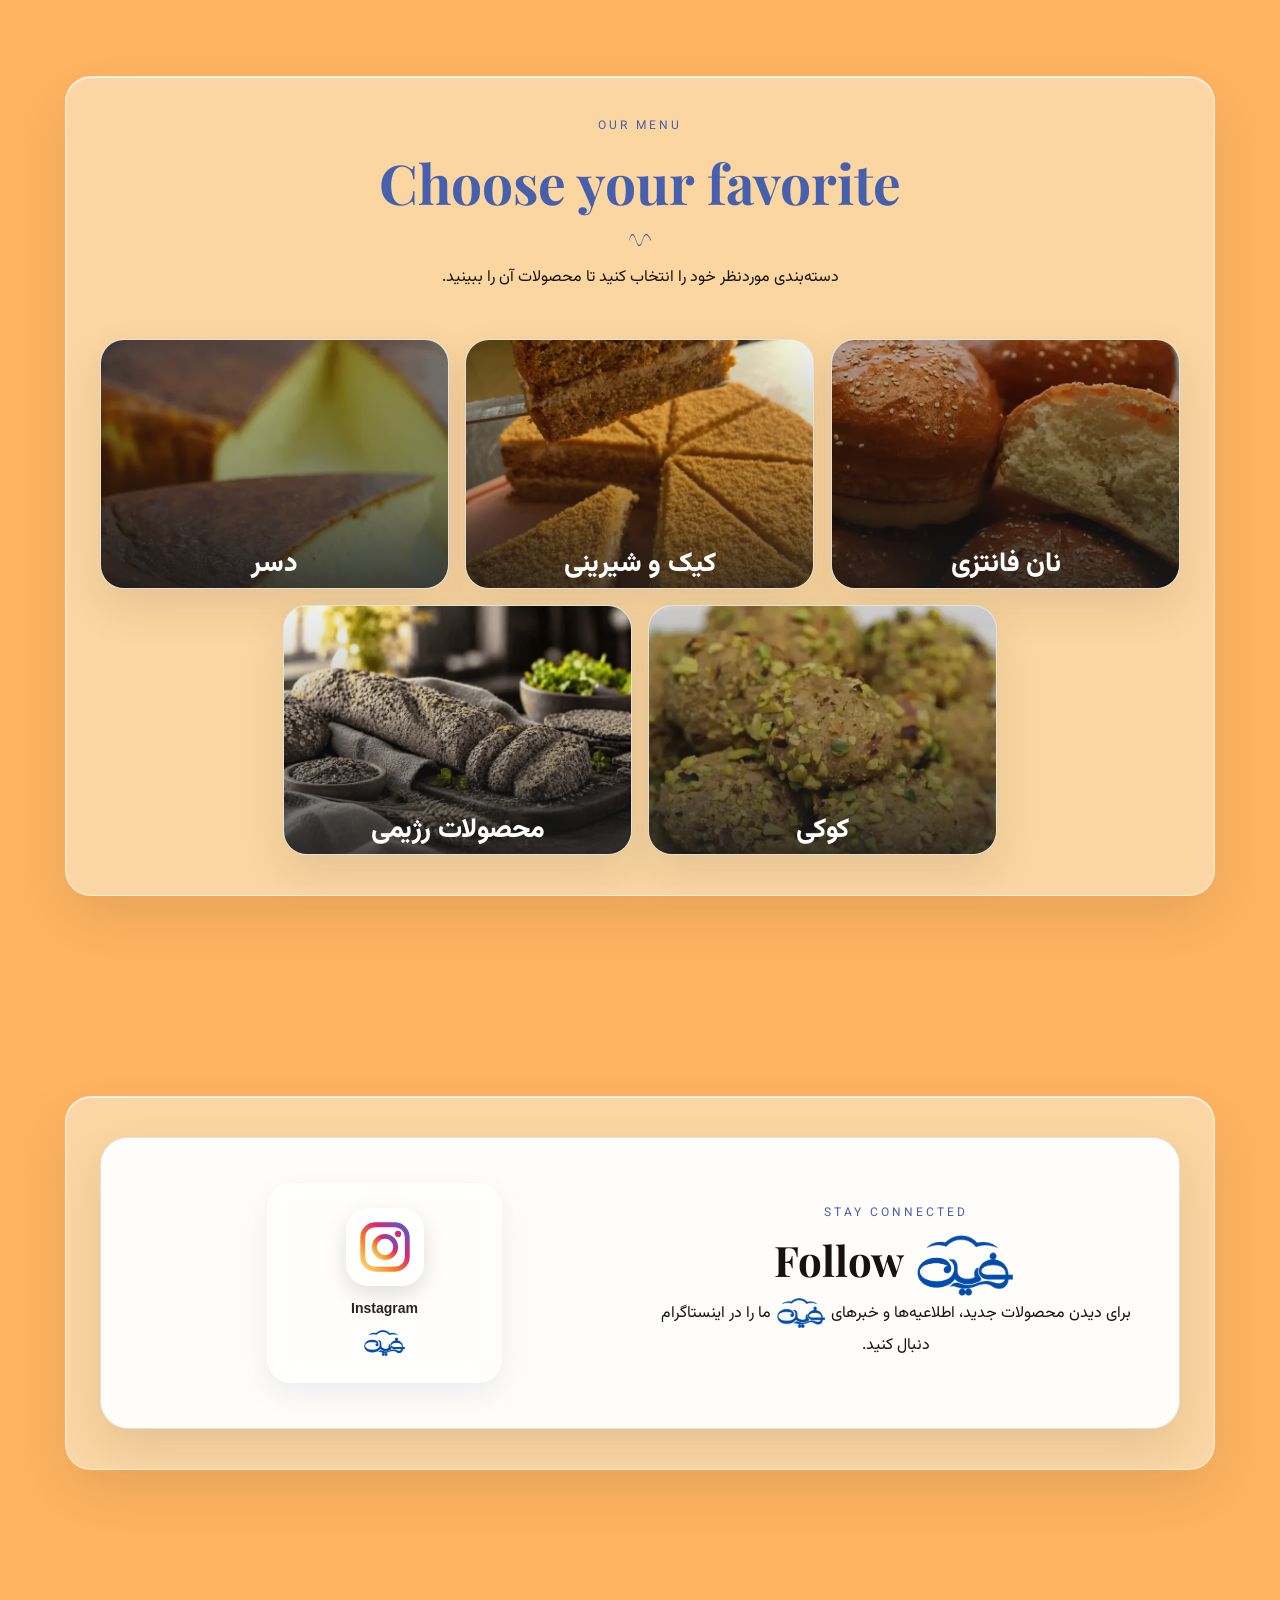
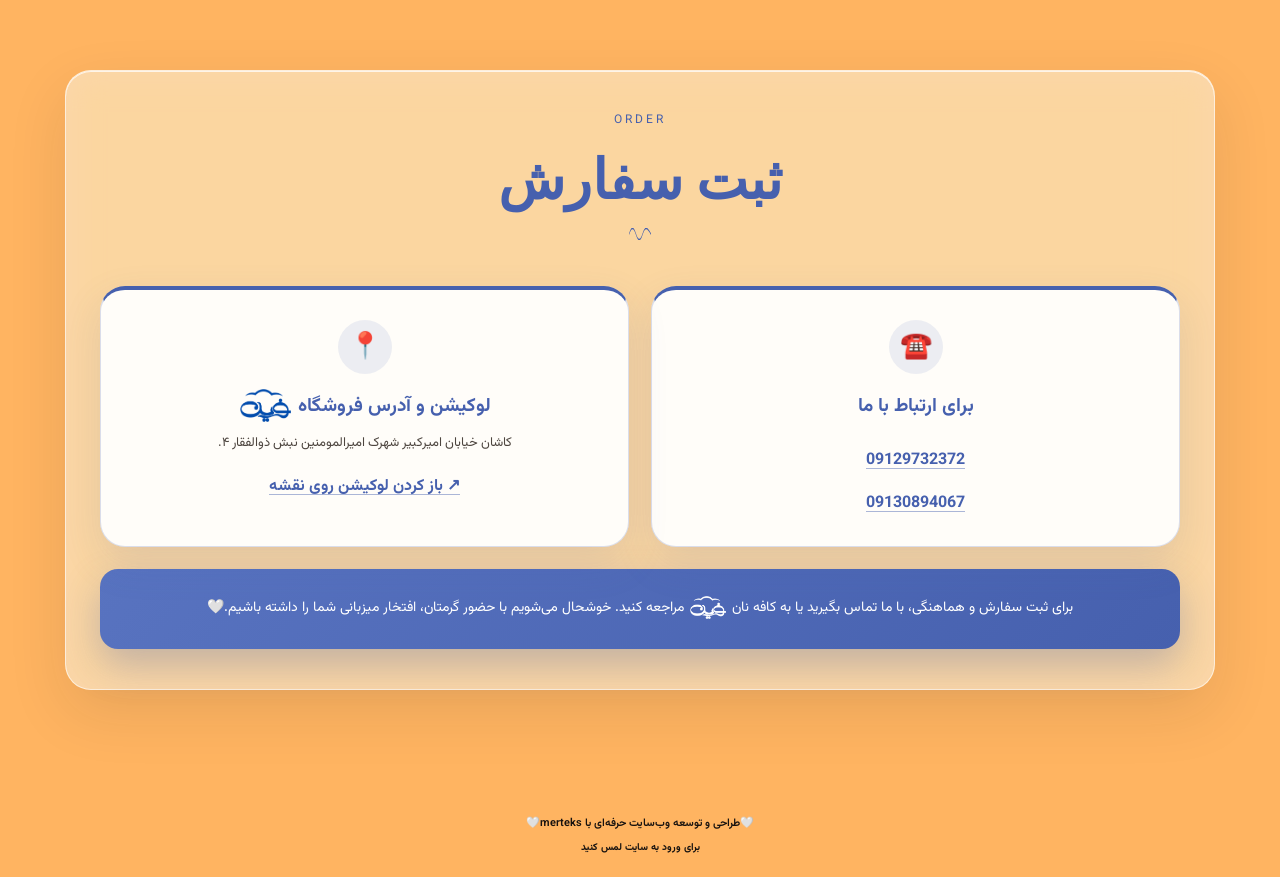
==== commit f89d977d: "Update cafe website" ====
--- a/index.html
+++ b/index.html
@@ -52,7 +52,7 @@
 
 
   <link href="https://fonts.googleapis.com/css2?family=Noto+Nastaliq+Urdu:wght@400;700&display=swap" rel="stylesheet">
-<link rel="stylesheet" href="css/style.css?v=12">
+<link rel="stylesheet" href="css/style.css?v=15">
 </head>
 
 <body>
@@ -410,7 +410,7 @@
   <div class="intro-inner">
     <img class="intro-logo" src="assets/images/logo.webp" alt="Cafe Ferin logo" loading="eager" decoding="async">
     <div class="intro-small">CAFE & BAKERY</div>
-    <div class="intro-title cafe-brand">کافه <span>فرین</span></div>
+    <div class="intro-title farin-title"><span class="farin-cafe">کافه</span><img class="farin-block" src="assets/images/farin-wordmark.webp" alt="فرین" decoding="async"></div>
     <div class="intro-line"></div>
     <div class="intro-dot"></div>
   </div>
@@ -438,7 +438,7 @@
 <header class="nav" id="navbar">
   <a href="#home" class="logo-wrap">
     <img class="brand-logo" src="assets/images/logo.webp" alt="Ferin Cafe Bakery" loading="lazy" decoding="async">
-    <span class="logo-text cafe-brand">Cafe Ferin</span>
+    <img class="farin-nav" src="assets/images/farin-wordmark.webp" alt="Cafe Ferin" decoding="async">
   </a>
   <div class="nav-actions">
     <button class="theme-toggle" id="themeToggle" aria-label="تغییر حالت شب و روز">☀️</button>
@@ -449,7 +449,7 @@
         <a href="#about">درباره ما</a>
         <a href="#categories">دسته‌بندی منو</a>
         <a href="#notice">اطلاع‌رسانی</a>
-        <a href="#order" class="mobile-order-link">ثبت سفارش</a>
+        <a href="#order">ثبت سفارش</a>
       </nav>
     </details>
   </div>
@@ -458,7 +458,7 @@
     <a href="#about">درباره ما</a>
     <a href="#categories">دسته‌بندی منو</a>
     <a href="#notice">اطلاع‌رسانی</a>
-    <a href="#order" class="order-nav">ثبت سفارش</a>
+    <a href="#order">ثبت سفارش</a>
   </nav>
 </header>
 
@@ -468,9 +468,9 @@
 <section class="hero" id="home">
   <div class="hero-content">
     <div class="eyebrow">CAFE • BAKERY • MOMENTS</div>
-    <h1 class="cafe-brand">کافه <span>فرین</span></h1>
+    <h1 class="farin-title"><span class="farin-cafe">کافه</span><img class="farin-block" src="assets/images/farin-wordmark.webp" alt="فرین" decoding="async"></h1>
     <p>
-      کافه نان فرین؛ جایی که عطر نان تازه، طعم شیرینی و حال خوب کنار هم جمع می‌شوند.
+      کافه نان <img class="farin-inline" src="assets/images/farin-wordmark.webp" alt="فرین" decoding="async">؛ جایی که عطر نان تازه، طعم شیرینی و حال خوب کنار هم جمع می‌شوند.
     </p>
     <div class="hero-buttons">
       <a class="btn btn-primary" href="#categories">مشاهده منو</a>
@@ -488,24 +488,24 @@
         <div class="section-kicker">OUR STORY</div>
         <h2 class="section-title">A warm place<br>for good moments.</h2>
         <p>
-کافه نان فرین
+کافه نان <img class="farin-inline" src="assets/images/farin-wordmark.webp" alt="فرین" decoding="async">
 
 عطر نان تازه، طعم لحظه‌های خوب 🥐☕️
 
-در کافه نان فرین، هر روز نان‌ها، شیرینی‌ها، کیک‌ها و دسرهای تازه را با دقت و عشق آماده می‌کنیم.
+در کافه نان <img class="farin-inline" src="assets/images/farin-wordmark.webp" alt="فرین" decoding="async">، هر روز نان‌ها، شیرینی‌ها، کیک‌ها و دسرهای تازه را با دقت و عشق آماده می‌کنیم.
 
 از نان‌های خمیرترش و فوکاچیا تا کروسان‌های ترد، کیک‌های خاص و دسرهای خوش‌طعم؛
-فرین جاییه برای تجربه طعم‌های تازه و دوست‌داشتنی.
+<img class="farin-inline" src="assets/images/farin-wordmark.webp" alt="فرین" decoding="async"> جاییه برای تجربه طعم‌های تازه و دوست‌داشتنی.
 
 تازه پخته می‌شود، تازه لذت ببرید.
 
-محصولات فرین را ببینید و طعم مورد علاقه‌تان را انتخاب کنید.        </p>
+محصولات <img class="farin-inline" src="assets/images/farin-wordmark.webp" alt="فرین" decoding="async"> را ببینید و طعم مورد علاقه‌تان را انتخاب کنید.        </p>
         <p>
           محصولات این صفحه قابل تغییر هستند و می‌توانید قیمت، نام،
           عکس و توضیحات آن‌ها را مستقیماً از بخش محصولات همین فایل ویرایش کنید.
         </p>
         <div class="fp-box" id="bestsellerBox" aria-label="محصولات پرفروش" hidden>
-          <div class="fp-head"><span class="fp-title">🔥 پرفروش‌های فرین</span><span class="fp-count" id="fpCount"></span></div>
+          <div class="fp-head"><span class="fp-title">🔥 پرفروش‌های <img class="farin-inline" src="assets/images/farin-wordmark.webp" alt="فرین" decoding="async"></span><span class="fp-count" id="fpCount"></span></div>
           <div class="fp-stage" id="fpStage"></div>
           <div class="fp-dots" id="fpDots"></div>
         </div>
@@ -543,8 +543,8 @@
     <div class="notice">
       <div>
         <div class="section-kicker">STAY CONNECTED</div>
-        <h2>Follow <span class="cafe-brand">Cafe Ferin</span></h2>
-        <p>برای دیدن محصولات جدید، اطلاعیه‌ها و خبرهای <span class="cafe-brand">Cafe Ferin</span> ما را در اینستاگرام دنبال کنید.</p>
+        <h2>Follow <img class="farin-inline" src="assets/images/farin-wordmark.webp" alt="فرین" decoding="async"></h2>
+        <p>برای دیدن محصولات جدید، اطلاعیه‌ها و خبرهای <img class="farin-inline" src="assets/images/farin-wordmark.webp" alt="فرین" decoding="async"> ما را در اینستاگرام دنبال کنید.</p>
       </div>
       <a class="notice-box instagram-box" href="https://share.google/UwpDSsUhjTUavduN8" target="_blank" rel="noopener" aria-label="Instagram Cafe Ferin">
   
@@ -564,7 +564,7 @@
     </svg>
   </span>
 <span class="instagram-box-label">Instagram</span>
-  <span class="instagram-box-handle cafe-brand">Cafe Ferin</span>
+  <span class="instagram-box-handle"><img class="farin-inline" src="assets/images/farin-wordmark.webp" alt="فرین" decoding="async"></span>
 </a>
     </div>
   </div>
@@ -591,13 +591,13 @@
 
       <div class="order-card">
         <div class="order-icon">📍</div>
-        <h3>لوکیشن و آدرس فروشگاه</h3>
+        <h3>لوکیشن و آدرس فروشگاه <img class="farin-inline" src="assets/images/farin-wordmark.webp" alt="فرین" decoding="async"></h3>
         <p>کاشان خیابان امیرکبیر شهرک امیرالمومنین نبش ذوالفقار ۴.</p>
         <a class="order-link" href="https://nshn.ir/7b2m9MIxONBn" target="_blank" rel="noopener">باز کردن لوکیشن روی نقشه ↗</a>
       </div>
 
       <div class="order-note">
-        برای ثبت سفارش و هماهنگی، با ما تماس بگیرید یا به کافه نان فرین مراجعه کنید.
+        برای ثبت سفارش و هماهنگی، با ما تماس بگیرید یا به کافه نان <img class="farin-inline" src="assets/images/farin-wordmark.webp" alt="فرین" decoding="async"> مراجعه کنید.
         خوشحال می‌شویم با حضور گرمتان، افتخار میزبانی شما را داشته باشیم.🤍
       </div>
     </div>
@@ -780,6 +780,6 @@
 
 <script src="data/recovered-products.js" defer></script>
 <script src="js/supabase.js?v=2"></script>
-<script src="js/app.js?v=11" defer></script>
+<script src="js/app.js?v=12" defer></script>
 </body>
 </html>
--- a/css/style.css
+++ b/css/style.css
@@ -5774,3 +5774,61 @@
 }
 /* Persian title inside the intro: same look as the hero title */
 html body #intro .intro-title{ direction:rtl !important; }
+
+/* ===== v9: Farin logo replaces the "فرین" / "Cafe Ferin" text + everything centered ===== */
+img.farin-inline{
+  display:inline-block !important;
+  height:1.9em !important; width:auto !important; max-width:none !important;
+  vertical-align:middle !important; margin:-.35em .12em -.3em !important;
+  object-fit:contain; background:none !important; border:0 !important; box-shadow:none !important;
+}
+img.farin-nav{ height:38px; width:auto; max-width:none; display:block; object-fit:contain; }
+.logo-wrap{ gap:8px; }
+.farin-title{
+  display:flex !important; flex-direction:column; align-items:center; justify-content:center;
+  gap:2px; text-align:center !important; margin-inline:auto; direction:rtl;
+}
+.farin-title .farin-cafe{
+  font-size:clamp(22px,5.4vw,34px); font-weight:700; line-height:1.2; color:#0b4cad;
+  -webkit-text-fill-color:#0b4cad; text-shadow:none;
+}
+.farin-title img.farin-block{
+  height:clamp(110px,28vw,190px); width:auto; max-width:86vw; object-fit:contain; display:block;
+  filter:drop-shadow(0 2px 10px rgba(0,0,0,.12));
+}
+#intro .farin-title .farin-cafe{ color:#fff; -webkit-text-fill-color:#fff; }
+#intro .farin-title img.farin-block{ height:clamp(90px,24vw,150px); }
+/* logo is blue: on dark surfaces switch it to a light tone so it stays readable */
+body.dark img.farin-inline,
+body.dark img.farin-nav,
+body.dark .farin-title img.farin-block,
+#intro img.farin-block{ filter:brightness(0) invert(1) drop-shadow(0 2px 8px rgba(0,0,0,.35)); }
+body.dark .farin-title .farin-cafe{ color:#fff; -webkit-text-fill-color:#fff; }
+
+/* center every text on the page */
+html body, html body main, html body main section, html body footer,
+html body .container, html body .hero-content, html body .about-copy, html body .section-head,
+html body .section-title, html body .section-kicker, html body .notice, html body .notice > div,
+html body .order-card, html body .order-note, html body .order-grid, html body .category-card,
+html body .product-card, html body .product-card *, html body .merteks-footer,
+html body .fp-box, html body .fp-head, html body p, html body h1, html body h2, html body h3, html body h4{
+  text-align:center !important;
+}
+html body .about-copy, html body .about-grid{ margin-inline:auto; }
+html body .about-grid{ display:flex !important; justify-content:center; }
+html body .notice{ flex-direction:column; align-items:center; justify-content:center; }
+html body .fp-head, html body .hero-buttons, html body .eyebrow, html body .ferin-premium-hero-badge,
+html body .instagram-box{ justify-content:center; align-items:center; }
+html body .instagram-box{ flex-direction:column; text-align:center !important; }
+html body .section-head, html body .hero-content{ margin-inline:auto; align-items:center; }
+html body .product-card{ align-items:center; }
+html body .ferin-product-badge{ text-align:center !important; }
+html body .mobile-menu-panel a, html body .nav-links a{ text-align:center !important; }
+html body #intro .farin-title .farin-cafe{ color:#fff !important; -webkit-text-fill-color:#fff !important; }
+html body .hero .hero-content h1.farin-title .farin-cafe{ color:#0b4cad !important; -webkit-text-fill-color:#0b4cad !important; }
+html body.dark .hero .hero-content h1.farin-title .farin-cafe{ color:#fff !important; -webkit-text-fill-color:#fff !important; }
+html body h2 img.farin-inline{ height:1.45em !important; margin:-.3em .1em -.25em !important; }
+html body .order-note img.farin-inline{ filter:brightness(0) invert(1) !important; }
+html body .order-card h3 img.farin-inline{ height:1.7em !important; margin:-.4em .1em -.35em !important; }
+html body .order-note{ line-height:2.4 !important; }
+html body .order-note img.farin-inline{ height:1.6em !important; margin:-.2em .15em -.2em !important; }
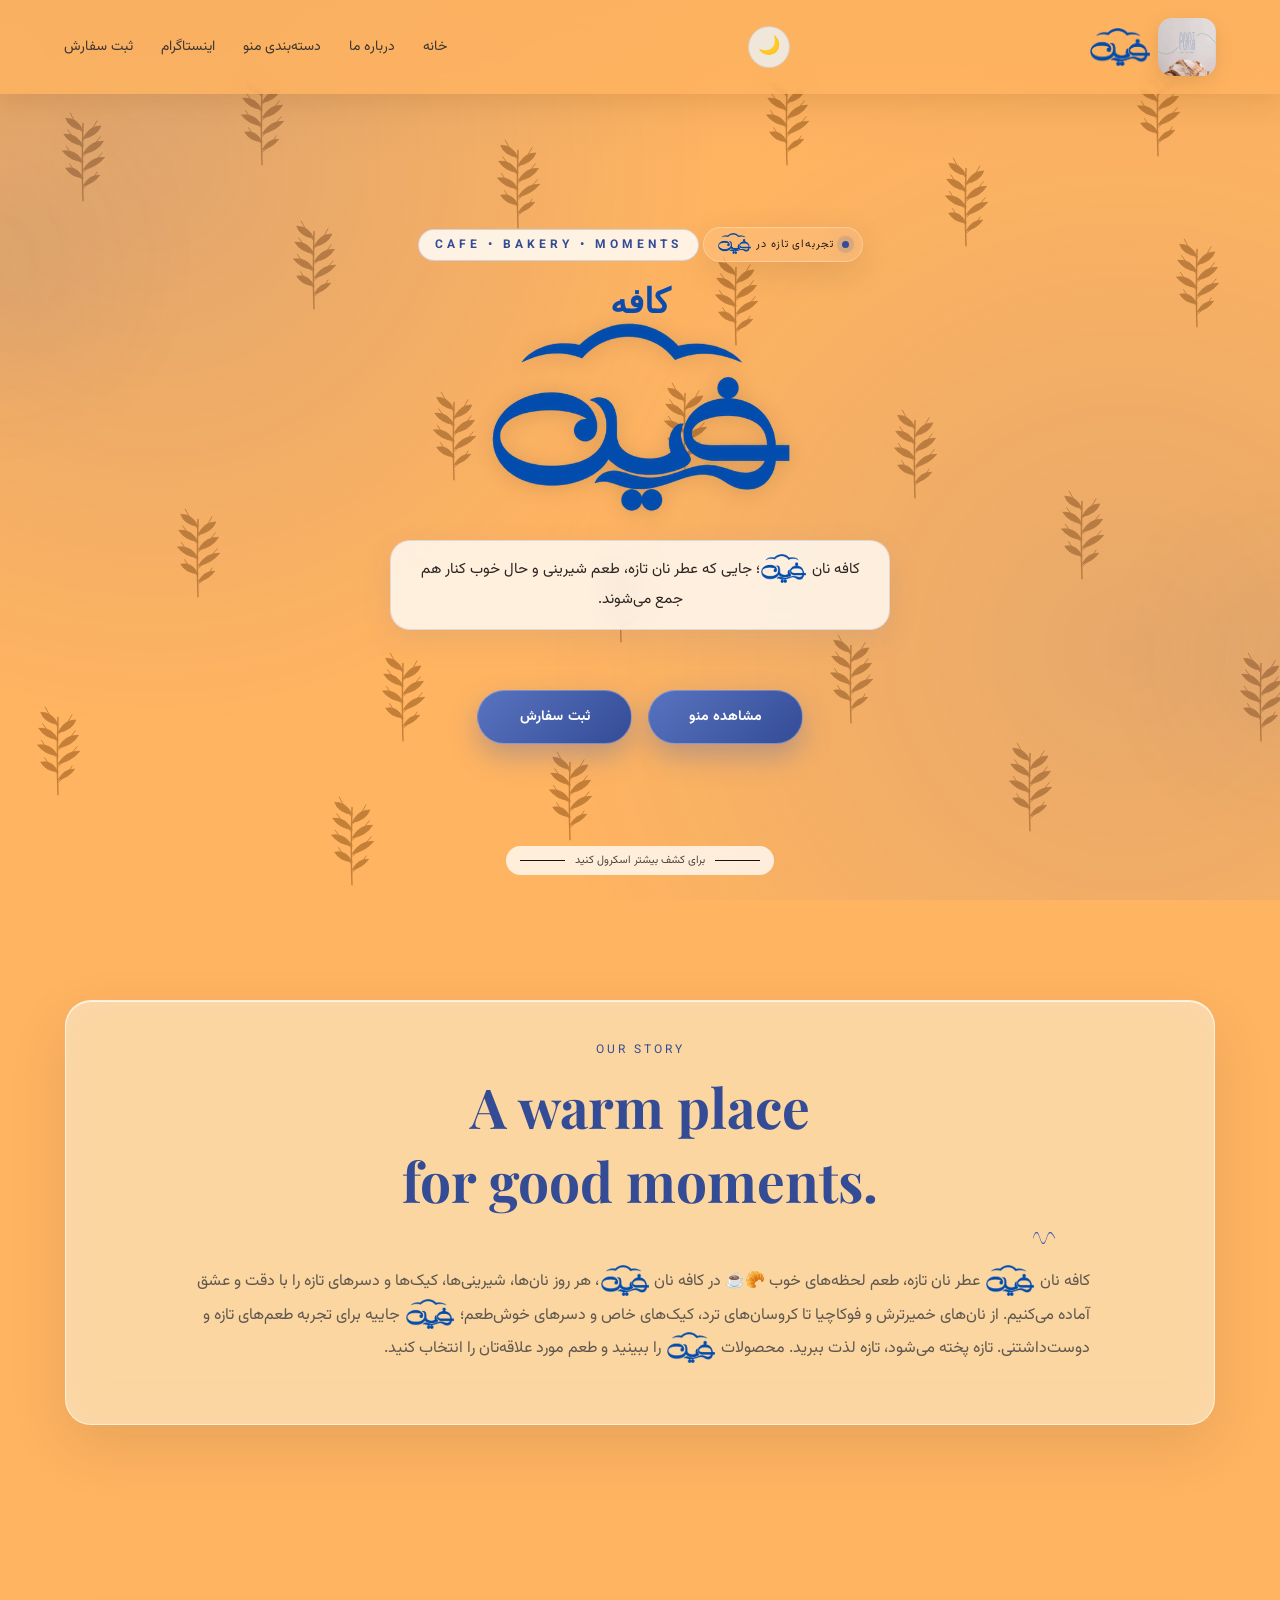
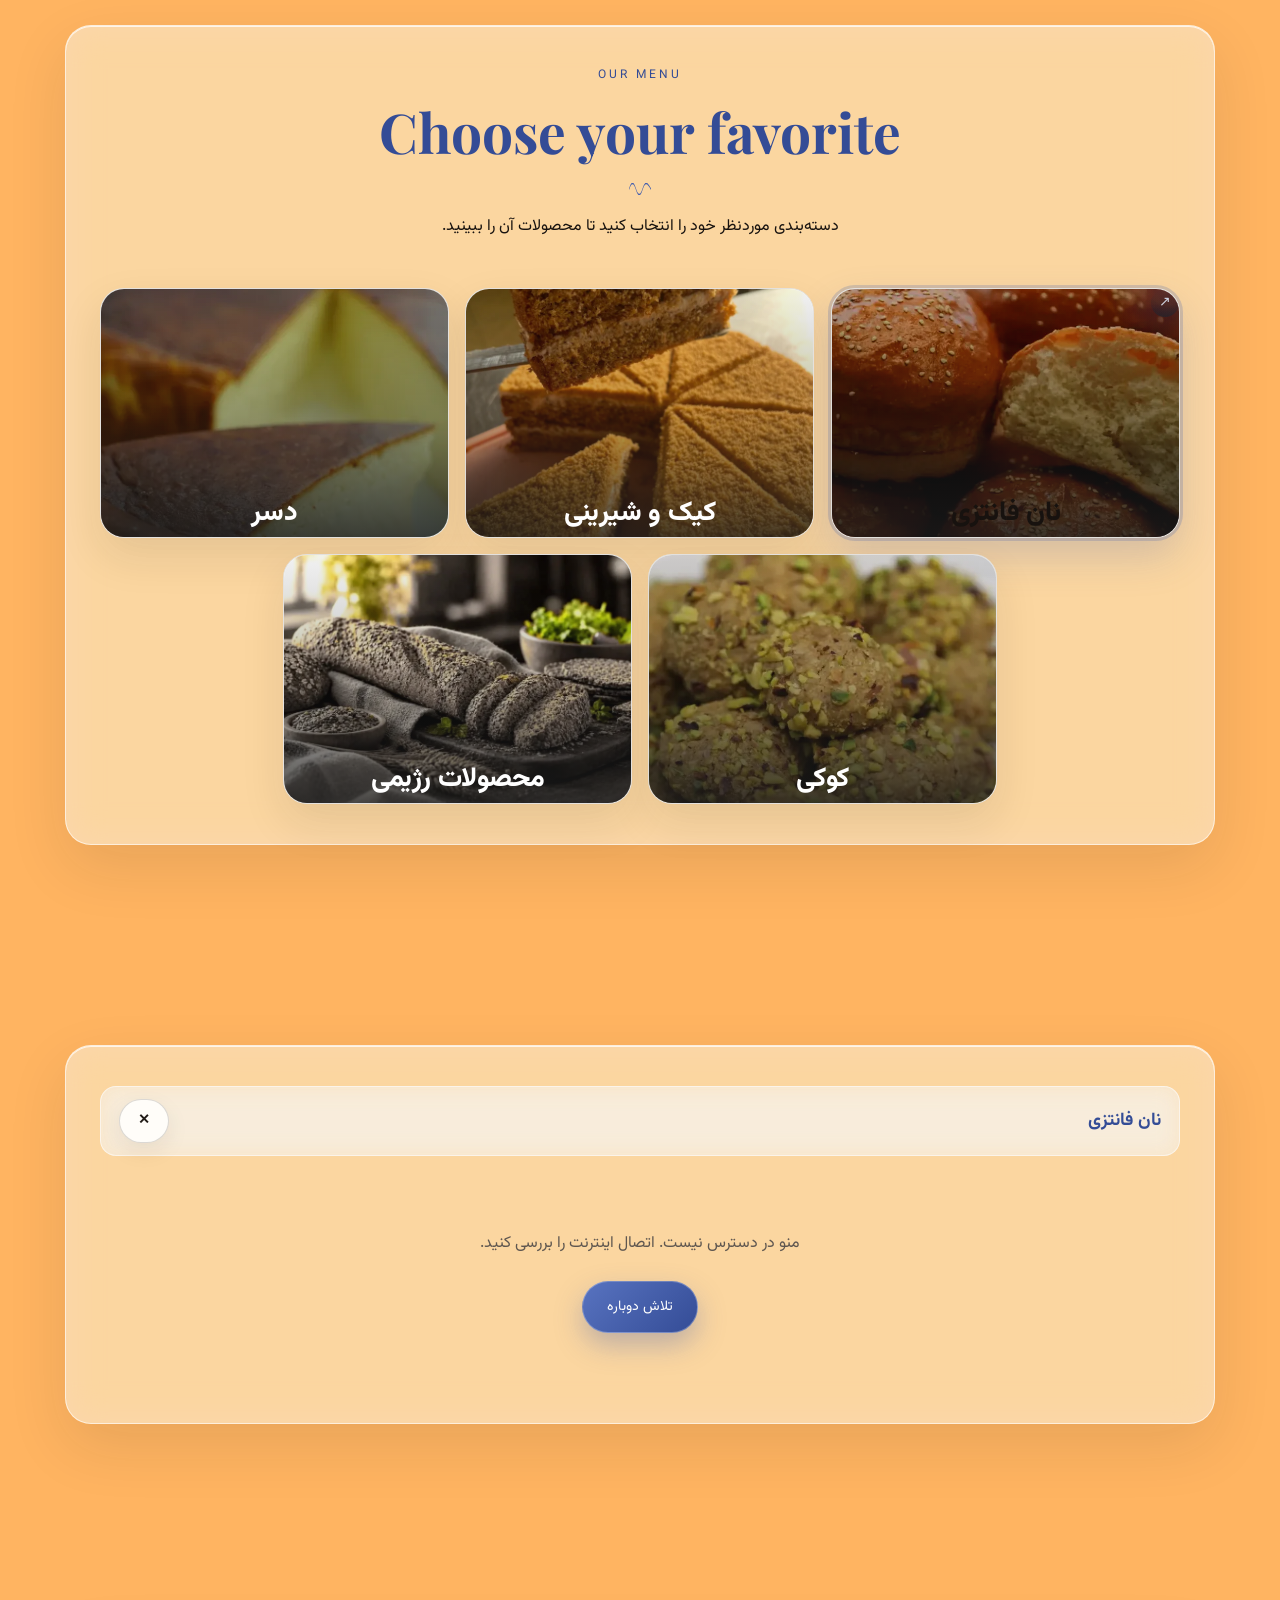
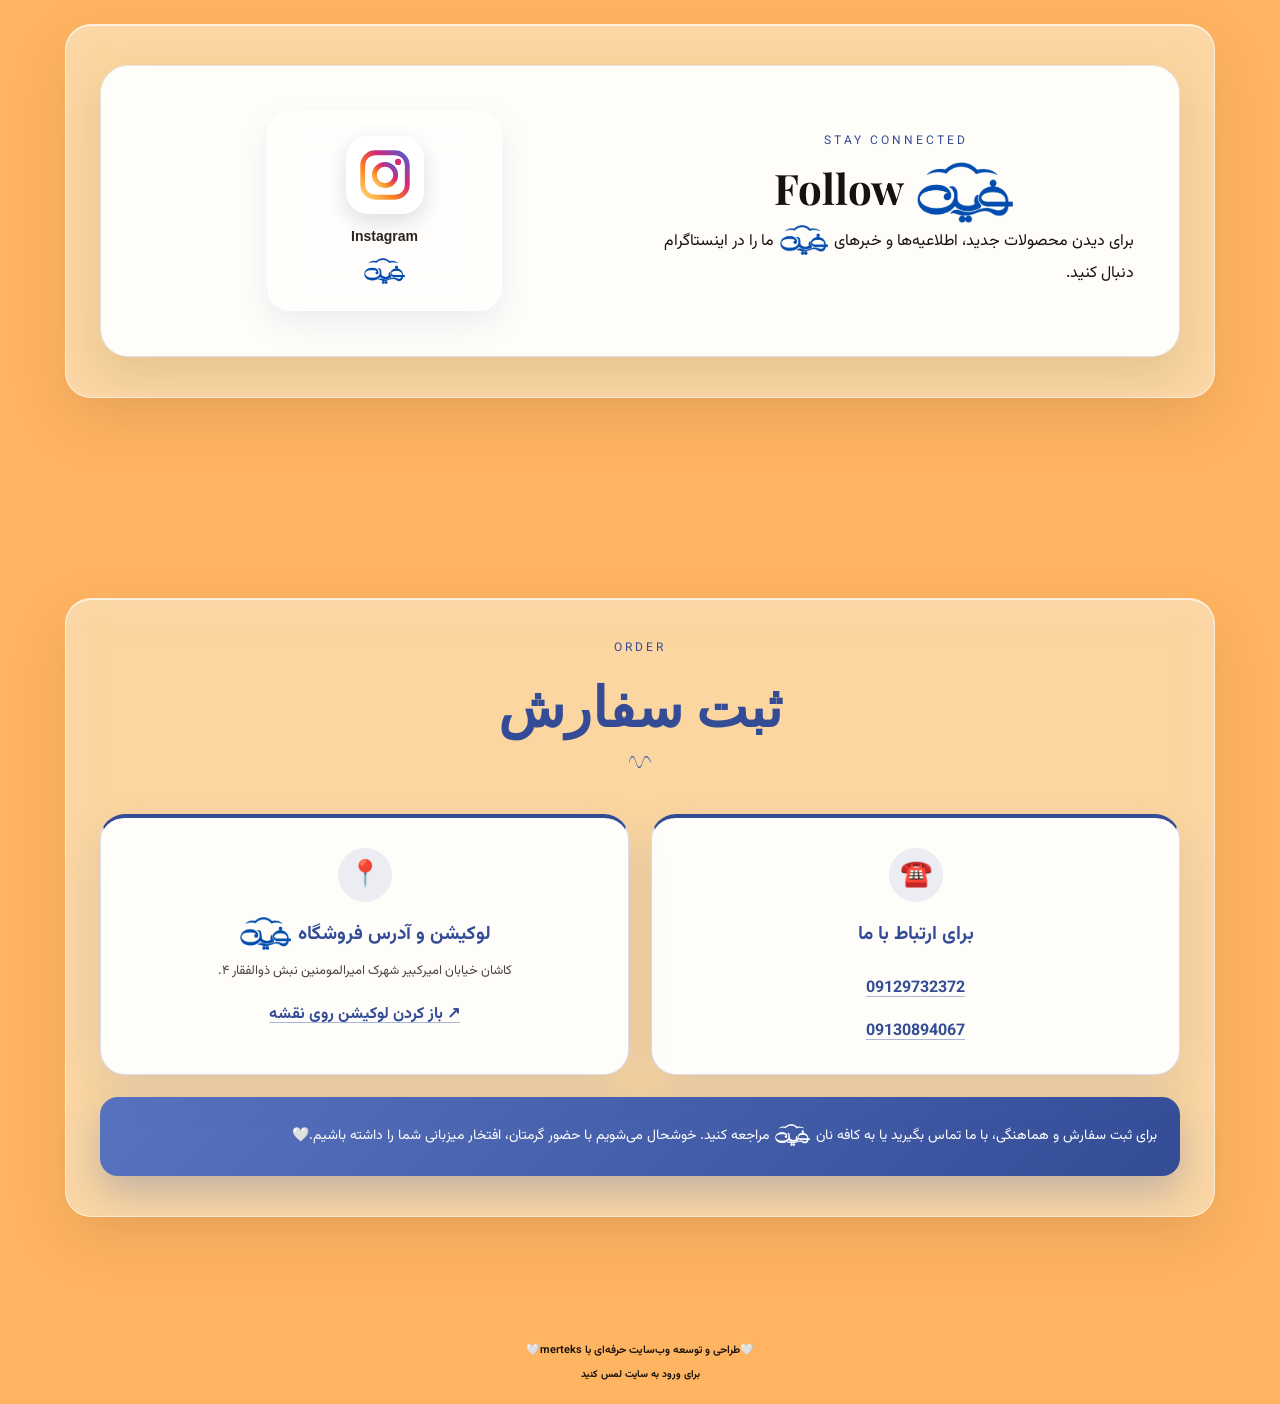
==== commit a8792a99: "Update cafe website and optimize assets" ====
--- a/index.html
+++ b/index.html
@@ -1,64 +1,30 @@
 <!DOCTYPE html>
 <html lang="fa" dir="rtl">
 <head>
-
-
-
 <meta charset="UTF-8">
 <meta name="viewport" content="width=device-width, initial-scale=1.0">
-<meta name="theme-color" content="#fffaf4" id="themeColorMeta">
+<meta name="theme-color" content="#faf6f0" id="themeColorMeta">
+<title>Cafe Ferin | کافه نان فرین کاشان؛ نان فانتزی و شیرینی</title>
+<meta name="description" content="کافه نان فرین در کاشان؛ نان تازه و فانتزی، شیرینی، کیک، دسر و کوکی. منو و قیمت محصولات را ببینید و برای سفارش تماس بگیرید.">
+<meta property="og:type" content="website">
+<meta property="og:site_name" content="کافه نان فرین">
+<meta property="og:locale" content="fa_IR">
+<meta property="og:title" content="کافه نان فرین | کاشان">
+<meta property="og:description" content="نان تازه و فانتزی، شیرینی، کیک، دسر و کوکی. منو و قیمت محصولات را ببینید.">
+<link rel="icon" type="image/png" sizes="64x64" href="assets/images/favicon.png">
+<link rel="apple-touch-icon" href="assets/images/apple-touch-icon.png">
 <link rel="preconnect" href="https://fonts.googleapis.com">
 <link rel="preconnect" href="https://fonts.gstatic.com" crossorigin>
-<link rel="preconnect" href="https://images.unsplash.com">
-<link rel="preload" as="image" href="https://images.unsplash.com/photo-1501339847302-ac426a4a7cbb?auto=format&fit=crop&w=1600&q=70">
-<link rel="stylesheet" href="https://fonts.googleapis.com/css2?family=Vazirmatn:wght@300;400;500;600;700;800&family=Playfair+Display:wght@500;600;700&display=swap">
-<title>Cafe Ferin | نان فانتزی و شیرینی</title>
-
-
-
-
-
-
-
-
-
-
-
-
-
-
-
-
-
-
-
-
-
-
-
-
-
-
-
-
-
-
-
-
-
-
-
-
-
-
-  <link href="https://fonts.googleapis.com/css2?family=Noto+Nastaliq+Urdu:wght@400;700&display=swap" rel="stylesheet">
-<link rel="stylesheet" href="css/style.css?v=15">
+<link rel="stylesheet" href="https://fonts.googleapis.com/css2?family=Vazirmatn:wght@400;500;600;700;800&family=Playfair+Display:wght@500;600;700&display=swap">
+<link rel="stylesheet" href="https://fonts.googleapis.com/css2?family=Noto+Nastaliq+Urdu:wght@700&text=%D9%83%D8%A7%D9%81%D9%87%DA%A9%D8%A7%D9%81%D9%87&display=swap">
+<link rel="stylesheet" href="css/style.min.css?v=16">
 </head>
 
 <body>
-<!-- Animated pale-gray wheat heads -->
+<!-- Animated wheat background (one shared drawing, reused 22 times) -->
 <div class="wheat-motion" aria-hidden="true">
-<span class="wheat-head wheat-head-1"><svg viewBox="0 0 100 150" aria-hidden="true">
+  <svg width="0" height="0" style="position:absolute" focusable="false">
+    <symbol id="wheat" viewBox="0 0 100 150">
 <g fill="currentColor" stroke="currentColor" stroke-width="1.2" stroke-linecap="round" stroke-linejoin="round">
 <path d="M50 145 Q48 92 50 24" fill="none" stroke-width="2.2"/>
 <path d="M50 35 Q28 32 23 16 Q42 16 50 35Z"/>
@@ -70,288 +36,38 @@
 <path d="M50 109 Q31 108 23 94 Q41 90 50 109Z"/>
 <path d="M50 122 Q68 117 76 105 Q59 104 50 122Z"/>
 <path d="M49 38 Q37 23 30 8 M51 50 Q65 35 72 20 M49 62 Q35 48 26 34 M51 75 Q67 60 77 45 M49 87 Q33 75 24 60 M51 100 Q69 85 80 70 M49 112 Q36 101 29 87 M51 125 Q65 114 72 100" fill="none" stroke-width="1.4"/>
-</g></svg></span>
-<span class="wheat-head wheat-head-2"><svg viewBox="0 0 100 150" aria-hidden="true">
-<g fill="currentColor" stroke="currentColor" stroke-width="1.2" stroke-linecap="round" stroke-linejoin="round">
-<path d="M50 145 Q48 92 50 24" fill="none" stroke-width="2.2"/>
-<path d="M50 35 Q28 32 23 16 Q42 16 50 35Z"/>
-<path d="M50 48 Q72 44 78 28 Q59 28 50 48Z"/>
-<path d="M50 59 Q29 56 20 41 Q40 39 50 59Z"/>
-<path d="M50 72 Q73 68 82 52 Q61 51 50 72Z"/>
-<path d="M50 84 Q29 82 18 67 Q39 64 50 84Z"/>
-<path d="M50 97 Q72 92 84 77 Q62 76 50 97Z"/>
-<path d="M50 109 Q31 108 23 94 Q41 90 50 109Z"/>
-<path d="M50 122 Q68 117 76 105 Q59 104 50 122Z"/>
-<path d="M49 38 Q37 23 30 8 M51 50 Q65 35 72 20 M49 62 Q35 48 26 34 M51 75 Q67 60 77 45 M49 87 Q33 75 24 60 M51 100 Q69 85 80 70 M49 112 Q36 101 29 87 M51 125 Q65 114 72 100" fill="none" stroke-width="1.4"/>
-</g></svg></span>
-<span class="wheat-head wheat-head-3"><svg viewBox="0 0 100 150" aria-hidden="true">
-<g fill="currentColor" stroke="currentColor" stroke-width="1.2" stroke-linecap="round" stroke-linejoin="round">
-<path d="M50 145 Q48 92 50 24" fill="none" stroke-width="2.2"/>
-<path d="M50 35 Q28 32 23 16 Q42 16 50 35Z"/>
-<path d="M50 48 Q72 44 78 28 Q59 28 50 48Z"/>
-<path d="M50 59 Q29 56 20 41 Q40 39 50 59Z"/>
-<path d="M50 72 Q73 68 82 52 Q61 51 50 72Z"/>
-<path d="M50 84 Q29 82 18 67 Q39 64 50 84Z"/>
-<path d="M50 97 Q72 92 84 77 Q62 76 50 97Z"/>
-<path d="M50 109 Q31 108 23 94 Q41 90 50 109Z"/>
-<path d="M50 122 Q68 117 76 105 Q59 104 50 122Z"/>
-<path d="M49 38 Q37 23 30 8 M51 50 Q65 35 72 20 M49 62 Q35 48 26 34 M51 75 Q67 60 77 45 M49 87 Q33 75 24 60 M51 100 Q69 85 80 70 M49 112 Q36 101 29 87 M51 125 Q65 114 72 100" fill="none" stroke-width="1.4"/>
-</g></svg></span>
-<span class="wheat-head wheat-head-4"><svg viewBox="0 0 100 150" aria-hidden="true">
-<g fill="currentColor" stroke="currentColor" stroke-width="1.2" stroke-linecap="round" stroke-linejoin="round">
-<path d="M50 145 Q48 92 50 24" fill="none" stroke-width="2.2"/>
-<path d="M50 35 Q28 32 23 16 Q42 16 50 35Z"/>
-<path d="M50 48 Q72 44 78 28 Q59 28 50 48Z"/>
-<path d="M50 59 Q29 56 20 41 Q40 39 50 59Z"/>
-<path d="M50 72 Q73 68 82 52 Q61 51 50 72Z"/>
-<path d="M50 84 Q29 82 18 67 Q39 64 50 84Z"/>
-<path d="M50 97 Q72 92 84 77 Q62 76 50 97Z"/>
-<path d="M50 109 Q31 108 23 94 Q41 90 50 109Z"/>
-<path d="M50 122 Q68 117 76 105 Q59 104 50 122Z"/>
-<path d="M49 38 Q37 23 30 8 M51 50 Q65 35 72 20 M49 62 Q35 48 26 34 M51 75 Q67 60 77 45 M49 87 Q33 75 24 60 M51 100 Q69 85 80 70 M49 112 Q36 101 29 87 M51 125 Q65 114 72 100" fill="none" stroke-width="1.4"/>
-</g></svg></span>
-<span class="wheat-head wheat-head-5"><svg viewBox="0 0 100 150" aria-hidden="true">
-<g fill="currentColor" stroke="currentColor" stroke-width="1.2" stroke-linecap="round" stroke-linejoin="round">
-<path d="M50 145 Q48 92 50 24" fill="none" stroke-width="2.2"/>
-<path d="M50 35 Q28 32 23 16 Q42 16 50 35Z"/>
-<path d="M50 48 Q72 44 78 28 Q59 28 50 48Z"/>
-<path d="M50 59 Q29 56 20 41 Q40 39 50 59Z"/>
-<path d="M50 72 Q73 68 82 52 Q61 51 50 72Z"/>
-<path d="M50 84 Q29 82 18 67 Q39 64 50 84Z"/>
-<path d="M50 97 Q72 92 84 77 Q62 76 50 97Z"/>
-<path d="M50 109 Q31 108 23 94 Q41 90 50 109Z"/>
-<path d="M50 122 Q68 117 76 105 Q59 104 50 122Z"/>
-<path d="M49 38 Q37 23 30 8 M51 50 Q65 35 72 20 M49 62 Q35 48 26 34 M51 75 Q67 60 77 45 M49 87 Q33 75 24 60 M51 100 Q69 85 80 70 M49 112 Q36 101 29 87 M51 125 Q65 114 72 100" fill="none" stroke-width="1.4"/>
-</g></svg></span>
-<span class="wheat-head wheat-head-6"><svg viewBox="0 0 100 150" aria-hidden="true">
-<g fill="currentColor" stroke="currentColor" stroke-width="1.2" stroke-linecap="round" stroke-linejoin="round">
-<path d="M50 145 Q48 92 50 24" fill="none" stroke-width="2.2"/>
-<path d="M50 35 Q28 32 23 16 Q42 16 50 35Z"/>
-<path d="M50 48 Q72 44 78 28 Q59 28 50 48Z"/>
-<path d="M50 59 Q29 56 20 41 Q40 39 50 59Z"/>
-<path d="M50 72 Q73 68 82 52 Q61 51 50 72Z"/>
-<path d="M50 84 Q29 82 18 67 Q39 64 50 84Z"/>
-<path d="M50 97 Q72 92 84 77 Q62 76 50 97Z"/>
-<path d="M50 109 Q31 108 23 94 Q41 90 50 109Z"/>
-<path d="M50 122 Q68 117 76 105 Q59 104 50 122Z"/>
-<path d="M49 38 Q37 23 30 8 M51 50 Q65 35 72 20 M49 62 Q35 48 26 34 M51 75 Q67 60 77 45 M49 87 Q33 75 24 60 M51 100 Q69 85 80 70 M49 112 Q36 101 29 87 M51 125 Q65 114 72 100" fill="none" stroke-width="1.4"/>
-</g></svg></span>
-<span class="wheat-head wheat-head-7"><svg viewBox="0 0 100 150" aria-hidden="true">
-<g fill="currentColor" stroke="currentColor" stroke-width="1.2" stroke-linecap="round" stroke-linejoin="round">
-<path d="M50 145 Q48 92 50 24" fill="none" stroke-width="2.2"/>
-<path d="M50 35 Q28 32 23 16 Q42 16 50 35Z"/>
-<path d="M50 48 Q72 44 78 28 Q59 28 50 48Z"/>
-<path d="M50 59 Q29 56 20 41 Q40 39 50 59Z"/>
-<path d="M50 72 Q73 68 82 52 Q61 51 50 72Z"/>
-<path d="M50 84 Q29 82 18 67 Q39 64 50 84Z"/>
-<path d="M50 97 Q72 92 84 77 Q62 76 50 97Z"/>
-<path d="M50 109 Q31 108 23 94 Q41 90 50 109Z"/>
-<path d="M50 122 Q68 117 76 105 Q59 104 50 122Z"/>
-<path d="M49 38 Q37 23 30 8 M51 50 Q65 35 72 20 M49 62 Q35 48 26 34 M51 75 Q67 60 77 45 M49 87 Q33 75 24 60 M51 100 Q69 85 80 70 M49 112 Q36 101 29 87 M51 125 Q65 114 72 100" fill="none" stroke-width="1.4"/>
-</g></svg></span>
-<span class="wheat-head wheat-head-8"><svg viewBox="0 0 100 150" aria-hidden="true">
-<g fill="currentColor" stroke="currentColor" stroke-width="1.2" stroke-linecap="round" stroke-linejoin="round">
-<path d="M50 145 Q48 92 50 24" fill="none" stroke-width="2.2"/>
-<path d="M50 35 Q28 32 23 16 Q42 16 50 35Z"/>
-<path d="M50 48 Q72 44 78 28 Q59 28 50 48Z"/>
-<path d="M50 59 Q29 56 20 41 Q40 39 50 59Z"/>
-<path d="M50 72 Q73 68 82 52 Q61 51 50 72Z"/>
-<path d="M50 84 Q29 82 18 67 Q39 64 50 84Z"/>
-<path d="M50 97 Q72 92 84 77 Q62 76 50 97Z"/>
-<path d="M50 109 Q31 108 23 94 Q41 90 50 109Z"/>
-<path d="M50 122 Q68 117 76 105 Q59 104 50 122Z"/>
-<path d="M49 38 Q37 23 30 8 M51 50 Q65 35 72 20 M49 62 Q35 48 26 34 M51 75 Q67 60 77 45 M49 87 Q33 75 24 60 M51 100 Q69 85 80 70 M49 112 Q36 101 29 87 M51 125 Q65 114 72 100" fill="none" stroke-width="1.4"/>
-</g></svg></span>
-<span class="wheat-head wheat-head-9"><svg viewBox="0 0 100 150" aria-hidden="true">
-<g fill="currentColor" stroke="currentColor" stroke-width="1.2" stroke-linecap="round" stroke-linejoin="round">
-<path d="M50 145 Q48 92 50 24" fill="none" stroke-width="2.2"/>
-<path d="M50 35 Q28 32 23 16 Q42 16 50 35Z"/>
-<path d="M50 48 Q72 44 78 28 Q59 28 50 48Z"/>
-<path d="M50 59 Q29 56 20 41 Q40 39 50 59Z"/>
-<path d="M50 72 Q73 68 82 52 Q61 51 50 72Z"/>
-<path d="M50 84 Q29 82 18 67 Q39 64 50 84Z"/>
-<path d="M50 97 Q72 92 84 77 Q62 76 50 97Z"/>
-<path d="M50 109 Q31 108 23 94 Q41 90 50 109Z"/>
-<path d="M50 122 Q68 117 76 105 Q59 104 50 122Z"/>
-<path d="M49 38 Q37 23 30 8 M51 50 Q65 35 72 20 M49 62 Q35 48 26 34 M51 75 Q67 60 77 45 M49 87 Q33 75 24 60 M51 100 Q69 85 80 70 M49 112 Q36 101 29 87 M51 125 Q65 114 72 100" fill="none" stroke-width="1.4"/>
-</g></svg></span>
-<span class="wheat-head wheat-head-10"><svg viewBox="0 0 100 150" aria-hidden="true">
-<g fill="currentColor" stroke="currentColor" stroke-width="1.2" stroke-linecap="round" stroke-linejoin="round">
-<path d="M50 145 Q48 92 50 24" fill="none" stroke-width="2.2"/>
-<path d="M50 35 Q28 32 23 16 Q42 16 50 35Z"/>
-<path d="M50 48 Q72 44 78 28 Q59 28 50 48Z"/>
-<path d="M50 59 Q29 56 20 41 Q40 39 50 59Z"/>
-<path d="M50 72 Q73 68 82 52 Q61 51 50 72Z"/>
-<path d="M50 84 Q29 82 18 67 Q39 64 50 84Z"/>
-<path d="M50 97 Q72 92 84 77 Q62 76 50 97Z"/>
-<path d="M50 109 Q31 108 23 94 Q41 90 50 109Z"/>
-<path d="M50 122 Q68 117 76 105 Q59 104 50 122Z"/>
-<path d="M49 38 Q37 23 30 8 M51 50 Q65 35 72 20 M49 62 Q35 48 26 34 M51 75 Q67 60 77 45 M49 87 Q33 75 24 60 M51 100 Q69 85 80 70 M49 112 Q36 101 29 87 M51 125 Q65 114 72 100" fill="none" stroke-width="1.4"/>
-</g></svg></span>
-<span class="wheat-head wheat-head-11"><svg viewBox="0 0 100 150" aria-hidden="true">
-<g fill="currentColor" stroke="currentColor" stroke-width="1.2" stroke-linecap="round" stroke-linejoin="round">
-<path d="M50 145 Q48 92 50 24" fill="none" stroke-width="2.2"/>
-<path d="M50 35 Q28 32 23 16 Q42 16 50 35Z"/>
-<path d="M50 48 Q72 44 78 28 Q59 28 50 48Z"/>
-<path d="M50 59 Q29 56 20 41 Q40 39 50 59Z"/>
-<path d="M50 72 Q73 68 82 52 Q61 51 50 72Z"/>
-<path d="M50 84 Q29 82 18 67 Q39 64 50 84Z"/>
-<path d="M50 97 Q72 92 84 77 Q62 76 50 97Z"/>
-<path d="M50 109 Q31 108 23 94 Q41 90 50 109Z"/>
-<path d="M50 122 Q68 117 76 105 Q59 104 50 122Z"/>
-<path d="M49 38 Q37 23 30 8 M51 50 Q65 35 72 20 M49 62 Q35 48 26 34 M51 75 Q67 60 77 45 M49 87 Q33 75 24 60 M51 100 Q69 85 80 70 M49 112 Q36 101 29 87 M51 125 Q65 114 72 100" fill="none" stroke-width="1.4"/>
-</g></svg></span>
-<span class="wheat-head wheat-head-12"><svg viewBox="0 0 100 150" aria-hidden="true">
-<g fill="currentColor" stroke="currentColor" stroke-width="1.2" stroke-linecap="round" stroke-linejoin="round">
-<path d="M50 145 Q48 92 50 24" fill="none" stroke-width="2.2"/>
-<path d="M50 35 Q28 32 23 16 Q42 16 50 35Z"/>
-<path d="M50 48 Q72 44 78 28 Q59 28 50 48Z"/>
-<path d="M50 59 Q29 56 20 41 Q40 39 50 59Z"/>
-<path d="M50 72 Q73 68 82 52 Q61 51 50 72Z"/>
-<path d="M50 84 Q29 82 18 67 Q39 64 50 84Z"/>
-<path d="M50 97 Q72 92 84 77 Q62 76 50 97Z"/>
-<path d="M50 109 Q31 108 23 94 Q41 90 50 109Z"/>
-<path d="M50 122 Q68 117 76 105 Q59 104 50 122Z"/>
-<path d="M49 38 Q37 23 30 8 M51 50 Q65 35 72 20 M49 62 Q35 48 26 34 M51 75 Q67 60 77 45 M49 87 Q33 75 24 60 M51 100 Q69 85 80 70 M49 112 Q36 101 29 87 M51 125 Q65 114 72 100" fill="none" stroke-width="1.4"/>
-</g></svg></span>
-<span class="wheat-head wheat-head-13"><svg viewBox="0 0 100 150" aria-hidden="true">
-<g fill="currentColor" stroke="currentColor" stroke-width="1.2" stroke-linecap="round" stroke-linejoin="round">
-<path d="M50 145 Q48 92 50 24" fill="none" stroke-width="2.2"/>
-<path d="M50 35 Q28 32 23 16 Q42 16 50 35Z"/>
-<path d="M50 48 Q72 44 78 28 Q59 28 50 48Z"/>
-<path d="M50 59 Q29 56 20 41 Q40 39 50 59Z"/>
-<path d="M50 72 Q73 68 82 52 Q61 51 50 72Z"/>
-<path d="M50 84 Q29 82 18 67 Q39 64 50 84Z"/>
-<path d="M50 97 Q72 92 84 77 Q62 76 50 97Z"/>
-<path d="M50 109 Q31 108 23 94 Q41 90 50 109Z"/>
-<path d="M50 122 Q68 117 76 105 Q59 104 50 122Z"/>
-<path d="M49 38 Q37 23 30 8 M51 50 Q65 35 72 20 M49 62 Q35 48 26 34 M51 75 Q67 60 77 45 M49 87 Q33 75 24 60 M51 100 Q69 85 80 70 M49 112 Q36 101 29 87 M51 125 Q65 114 72 100" fill="none" stroke-width="1.4"/>
-</g></svg></span>
-<span class="wheat-head wheat-head-14"><svg viewBox="0 0 100 150" aria-hidden="true">
-<g fill="currentColor" stroke="currentColor" stroke-width="1.2" stroke-linecap="round" stroke-linejoin="round">
-<path d="M50 145 Q48 92 50 24" fill="none" stroke-width="2.2"/>
-<path d="M50 35 Q28 32 23 16 Q42 16 50 35Z"/>
-<path d="M50 48 Q72 44 78 28 Q59 28 50 48Z"/>
-<path d="M50 59 Q29 56 20 41 Q40 39 50 59Z"/>
-<path d="M50 72 Q73 68 82 52 Q61 51 50 72Z"/>
-<path d="M50 84 Q29 82 18 67 Q39 64 50 84Z"/>
-<path d="M50 97 Q72 92 84 77 Q62 76 50 97Z"/>
-<path d="M50 109 Q31 108 23 94 Q41 90 50 109Z"/>
-<path d="M50 122 Q68 117 76 105 Q59 104 50 122Z"/>
-<path d="M49 38 Q37 23 30 8 M51 50 Q65 35 72 20 M49 62 Q35 48 26 34 M51 75 Q67 60 77 45 M49 87 Q33 75 24 60 M51 100 Q69 85 80 70 M49 112 Q36 101 29 87 M51 125 Q65 114 72 100" fill="none" stroke-width="1.4"/>
-</g></svg></span>
-<span class="wheat-head wheat-head-15"><svg viewBox="0 0 100 150" aria-hidden="true">
-<g fill="currentColor" stroke="currentColor" stroke-width="1.2" stroke-linecap="round" stroke-linejoin="round">
-<path d="M50 145 Q48 92 50 24" fill="none" stroke-width="2.2"/>
-<path d="M50 35 Q28 32 23 16 Q42 16 50 35Z"/>
-<path d="M50 48 Q72 44 78 28 Q59 28 50 48Z"/>
-<path d="M50 59 Q29 56 20 41 Q40 39 50 59Z"/>
-<path d="M50 72 Q73 68 82 52 Q61 51 50 72Z"/>
-<path d="M50 84 Q29 82 18 67 Q39 64 50 84Z"/>
-<path d="M50 97 Q72 92 84 77 Q62 76 50 97Z"/>
-<path d="M50 109 Q31 108 23 94 Q41 90 50 109Z"/>
-<path d="M50 122 Q68 117 76 105 Q59 104 50 122Z"/>
-<path d="M49 38 Q37 23 30 8 M51 50 Q65 35 72 20 M49 62 Q35 48 26 34 M51 75 Q67 60 77 45 M49 87 Q33 75 24 60 M51 100 Q69 85 80 70 M49 112 Q36 101 29 87 M51 125 Q65 114 72 100" fill="none" stroke-width="1.4"/>
-</g></svg></span>
-<span class="wheat-head wheat-head-16"><svg viewBox="0 0 100 150" aria-hidden="true">
-<g fill="currentColor" stroke="currentColor" stroke-width="1.2" stroke-linecap="round" stroke-linejoin="round">
-<path d="M50 145 Q48 92 50 24" fill="none" stroke-width="2.2"/>
-<path d="M50 35 Q28 32 23 16 Q42 16 50 35Z"/>
-<path d="M50 48 Q72 44 78 28 Q59 28 50 48Z"/>
-<path d="M50 59 Q29 56 20 41 Q40 39 50 59Z"/>
-<path d="M50 72 Q73 68 82 52 Q61 51 50 72Z"/>
-<path d="M50 84 Q29 82 18 67 Q39 64 50 84Z"/>
-<path d="M50 97 Q72 92 84 77 Q62 76 50 97Z"/>
-<path d="M50 109 Q31 108 23 94 Q41 90 50 109Z"/>
-<path d="M50 122 Q68 117 76 105 Q59 104 50 122Z"/>
-<path d="M49 38 Q37 23 30 8 M51 50 Q65 35 72 20 M49 62 Q35 48 26 34 M51 75 Q67 60 77 45 M49 87 Q33 75 24 60 M51 100 Q69 85 80 70 M49 112 Q36 101 29 87 M51 125 Q65 114 72 100" fill="none" stroke-width="1.4"/>
-</g></svg></span>
-<span class="wheat-head wheat-head-17"><svg viewBox="0 0 100 150" aria-hidden="true">
-<g fill="currentColor" stroke="currentColor" stroke-width="1.2" stroke-linecap="round" stroke-linejoin="round">
-<path d="M50 145 Q48 92 50 24" fill="none" stroke-width="2.2"/>
-<path d="M50 35 Q28 32 23 16 Q42 16 50 35Z"/>
-<path d="M50 48 Q72 44 78 28 Q59 28 50 48Z"/>
-<path d="M50 59 Q29 56 20 41 Q40 39 50 59Z"/>
-<path d="M50 72 Q73 68 82 52 Q61 51 50 72Z"/>
-<path d="M50 84 Q29 82 18 67 Q39 64 50 84Z"/>
-<path d="M50 97 Q72 92 84 77 Q62 76 50 97Z"/>
-<path d="M50 109 Q31 108 23 94 Q41 90 50 109Z"/>
-<path d="M50 122 Q68 117 76 105 Q59 104 50 122Z"/>
-<path d="M49 38 Q37 23 30 8 M51 50 Q65 35 72 20 M49 62 Q35 48 26 34 M51 75 Q67 60 77 45 M49 87 Q33 75 24 60 M51 100 Q69 85 80 70 M49 112 Q36 101 29 87 M51 125 Q65 114 72 100" fill="none" stroke-width="1.4"/>
-</g></svg></span>
-<span class="wheat-head wheat-head-18"><svg viewBox="0 0 100 150" aria-hidden="true">
-<g fill="currentColor" stroke="currentColor" stroke-width="1.2" stroke-linecap="round" stroke-linejoin="round">
-<path d="M50 145 Q48 92 50 24" fill="none" stroke-width="2.2"/>
-<path d="M50 35 Q28 32 23 16 Q42 16 50 35Z"/>
-<path d="M50 48 Q72 44 78 28 Q59 28 50 48Z"/>
-<path d="M50 59 Q29 56 20 41 Q40 39 50 59Z"/>
-<path d="M50 72 Q73 68 82 52 Q61 51 50 72Z"/>
-<path d="M50 84 Q29 82 18 67 Q39 64 50 84Z"/>
-<path d="M50 97 Q72 92 84 77 Q62 76 50 97Z"/>
-<path d="M50 109 Q31 108 23 94 Q41 90 50 109Z"/>
-<path d="M50 122 Q68 117 76 105 Q59 104 50 122Z"/>
-<path d="M49 38 Q37 23 30 8 M51 50 Q65 35 72 20 M49 62 Q35 48 26 34 M51 75 Q67 60 77 45 M49 87 Q33 75 24 60 M51 100 Q69 85 80 70 M49 112 Q36 101 29 87 M51 125 Q65 114 72 100" fill="none" stroke-width="1.4"/>
-</g></svg></span>
-<span class="wheat-head wheat-head-19"><svg viewBox="0 0 100 150" aria-hidden="true">
-<g fill="currentColor" stroke="currentColor" stroke-width="1.2" stroke-linecap="round" stroke-linejoin="round">
-<path d="M50 145 Q48 92 50 24" fill="none" stroke-width="2.2"/>
-<path d="M50 35 Q28 32 23 16 Q42 16 50 35Z"/>
-<path d="M50 48 Q72 44 78 28 Q59 28 50 48Z"/>
-<path d="M50 59 Q29 56 20 41 Q40 39 50 59Z"/>
-<path d="M50 72 Q73 68 82 52 Q61 51 50 72Z"/>
-<path d="M50 84 Q29 82 18 67 Q39 64 50 84Z"/>
-<path d="M50 97 Q72 92 84 77 Q62 76 50 97Z"/>
-<path d="M50 109 Q31 108 23 94 Q41 90 50 109Z"/>
-<path d="M50 122 Q68 117 76 105 Q59 104 50 122Z"/>
-<path d="M49 38 Q37 23 30 8 M51 50 Q65 35 72 20 M49 62 Q35 48 26 34 M51 75 Q67 60 77 45 M49 87 Q33 75 24 60 M51 100 Q69 85 80 70 M49 112 Q36 101 29 87 M51 125 Q65 114 72 100" fill="none" stroke-width="1.4"/>
-</g></svg></span>
-<span class="wheat-head wheat-head-20"><svg viewBox="0 0 100 150" aria-hidden="true">
-<g fill="currentColor" stroke="currentColor" stroke-width="1.2" stroke-linecap="round" stroke-linejoin="round">
-<path d="M50 145 Q48 92 50 24" fill="none" stroke-width="2.2"/>
-<path d="M50 35 Q28 32 23 16 Q42 16 50 35Z"/>
-<path d="M50 48 Q72 44 78 28 Q59 28 50 48Z"/>
-<path d="M50 59 Q29 56 20 41 Q40 39 50 59Z"/>
-<path d="M50 72 Q73 68 82 52 Q61 51 50 72Z"/>
-<path d="M50 84 Q29 82 18 67 Q39 64 50 84Z"/>
-<path d="M50 97 Q72 92 84 77 Q62 76 50 97Z"/>
-<path d="M50 109 Q31 108 23 94 Q41 90 50 109Z"/>
-<path d="M50 122 Q68 117 76 105 Q59 104 50 122Z"/>
-<path d="M49 38 Q37 23 30 8 M51 50 Q65 35 72 20 M49 62 Q35 48 26 34 M51 75 Q67 60 77 45 M49 87 Q33 75 24 60 M51 100 Q69 85 80 70 M49 112 Q36 101 29 87 M51 125 Q65 114 72 100" fill="none" stroke-width="1.4"/>
-</g></svg></span>
-<span class="wheat-head wheat-head-21"><svg viewBox="0 0 100 150" aria-hidden="true">
-<g fill="currentColor" stroke="currentColor" stroke-width="1.2" stroke-linecap="round" stroke-linejoin="round">
-<path d="M50 145 Q48 92 50 24" fill="none" stroke-width="2.2"/>
-<path d="M50 35 Q28 32 23 16 Q42 16 50 35Z"/>
-<path d="M50 48 Q72 44 78 28 Q59 28 50 48Z"/>
-<path d="M50 59 Q29 56 20 41 Q40 39 50 59Z"/>
-<path d="M50 72 Q73 68 82 52 Q61 51 50 72Z"/>
-<path d="M50 84 Q29 82 18 67 Q39 64 50 84Z"/>
-<path d="M50 97 Q72 92 84 77 Q62 76 50 97Z"/>
-<path d="M50 109 Q31 108 23 94 Q41 90 50 109Z"/>
-<path d="M50 122 Q68 117 76 105 Q59 104 50 122Z"/>
-<path d="M49 38 Q37 23 30 8 M51 50 Q65 35 72 20 M49 62 Q35 48 26 34 M51 75 Q67 60 77 45 M49 87 Q33 75 24 60 M51 100 Q69 85 80 70 M49 112 Q36 101 29 87 M51 125 Q65 114 72 100" fill="none" stroke-width="1.4"/>
-</g></svg></span>
-<span class="wheat-head wheat-head-22"><svg viewBox="0 0 100 150" aria-hidden="true">
-<g fill="currentColor" stroke="currentColor" stroke-width="1.2" stroke-linecap="round" stroke-linejoin="round">
-<path d="M50 145 Q48 92 50 24" fill="none" stroke-width="2.2"/>
-<path d="M50 35 Q28 32 23 16 Q42 16 50 35Z"/>
-<path d="M50 48 Q72 44 78 28 Q59 28 50 48Z"/>
-<path d="M50 59 Q29 56 20 41 Q40 39 50 59Z"/>
-<path d="M50 72 Q73 68 82 52 Q61 51 50 72Z"/>
-<path d="M50 84 Q29 82 18 67 Q39 64 50 84Z"/>
-<path d="M50 97 Q72 92 84 77 Q62 76 50 97Z"/>
-<path d="M50 109 Q31 108 23 94 Q41 90 50 109Z"/>
-<path d="M50 122 Q68 117 76 105 Q59 104 50 122Z"/>
-<path d="M49 38 Q37 23 30 8 M51 50 Q65 35 72 20 M49 62 Q35 48 26 34 M51 75 Q67 60 77 45 M49 87 Q33 75 24 60 M51 100 Q69 85 80 70 M49 112 Q36 101 29 87 M51 125 Q65 114 72 100" fill="none" stroke-width="1.4"/>
-</g></svg></span>
-</div>
-
-<!-- AMBIENT BACKGROUND FIELD -->
+</g>
+    </symbol>
+  </svg>
+  <span class="wheat-head wheat-head-1"><svg viewBox="0 0 100 150" aria-hidden="true"><use href="#wheat"/></svg></span>
+  <span class="wheat-head wheat-head-2"><svg viewBox="0 0 100 150" aria-hidden="true"><use href="#wheat"/></svg></span>
+  <span class="wheat-head wheat-head-3"><svg viewBox="0 0 100 150" aria-hidden="true"><use href="#wheat"/></svg></span>
+  <span class="wheat-head wheat-head-4"><svg viewBox="0 0 100 150" aria-hidden="true"><use href="#wheat"/></svg></span>
+  <span class="wheat-head wheat-head-5"><svg viewBox="0 0 100 150" aria-hidden="true"><use href="#wheat"/></svg></span>
+  <span class="wheat-head wheat-head-6"><svg viewBox="0 0 100 150" aria-hidden="true"><use href="#wheat"/></svg></span>
+  <span class="wheat-head wheat-head-7"><svg viewBox="0 0 100 150" aria-hidden="true"><use href="#wheat"/></svg></span>
+  <span class="wheat-head wheat-head-8"><svg viewBox="0 0 100 150" aria-hidden="true"><use href="#wheat"/></svg></span>
+  <span class="wheat-head wheat-head-9"><svg viewBox="0 0 100 150" aria-hidden="true"><use href="#wheat"/></svg></span>
+  <span class="wheat-head wheat-head-10"><svg viewBox="0 0 100 150" aria-hidden="true"><use href="#wheat"/></svg></span>
+  <span class="wheat-head wheat-head-11"><svg viewBox="0 0 100 150" aria-hidden="true"><use href="#wheat"/></svg></span>
+  <span class="wheat-head wheat-head-12"><svg viewBox="0 0 100 150" aria-hidden="true"><use href="#wheat"/></svg></span>
+  <span class="wheat-head wheat-head-13"><svg viewBox="0 0 100 150" aria-hidden="true"><use href="#wheat"/></svg></span>
+  <span class="wheat-head wheat-head-14"><svg viewBox="0 0 100 150" aria-hidden="true"><use href="#wheat"/></svg></span>
+  <span class="wheat-head wheat-head-15"><svg viewBox="0 0 100 150" aria-hidden="true"><use href="#wheat"/></svg></span>
+  <span class="wheat-head wheat-head-16"><svg viewBox="0 0 100 150" aria-hidden="true"><use href="#wheat"/></svg></span>
+  <span class="wheat-head wheat-head-17"><svg viewBox="0 0 100 150" aria-hidden="true"><use href="#wheat"/></svg></span>
+  <span class="wheat-head wheat-head-18"><svg viewBox="0 0 100 150" aria-hidden="true"><use href="#wheat"/></svg></span>
+  <span class="wheat-head wheat-head-19"><svg viewBox="0 0 100 150" aria-hidden="true"><use href="#wheat"/></svg></span>
+  <span class="wheat-head wheat-head-20"><svg viewBox="0 0 100 150" aria-hidden="true"><use href="#wheat"/></svg></span>
+  <span class="wheat-head wheat-head-21"><svg viewBox="0 0 100 150" aria-hidden="true"><use href="#wheat"/></svg></span>
+  <span class="wheat-head wheat-head-22"><svg viewBox="0 0 100 150" aria-hidden="true"><use href="#wheat"/></svg></span>
+</div>
+
+<!-- Ambient background -->
 <div class="ferin-field" aria-hidden="true">
   <div class="ferin-grid"></div>
   <div class="ferin-bloom"></div>
   <div class="ferin-shapes">
-
     <span class="ferin-shape ferin-shape--croissant">
       <svg viewBox="0 0 100 100">
         <path d="M14 70c0-26 18-44 36-44s36 18 36 44"/>
@@ -361,7 +77,6 @@
         <path d="M70 66c-2-16-12-28-20-28"/>
       </svg>
     </span>
-
     <span class="ferin-shape ferin-shape--cake">
       <svg viewBox="0 0 100 100">
         <path d="M22 74h56"/>
@@ -371,7 +86,6 @@
         <path d="M50 34c0-4 4-6 4-6"/>
       </svg>
     </span>
-
     <span class="ferin-shape ferin-shape--bread">
       <svg viewBox="0 0 100 100">
         <path d="M16 62c0-18 10-28 24-28 18 0 44 6 44 26 0 8-6 14-16 14H30c-8 0-14-5-14-12z"/>
@@ -380,7 +94,6 @@
         <path d="M64 40c-6 6-8 12-8 18"/>
       </svg>
     </span>
-
     <span class="ferin-shape ferin-shape--croissant2">
       <svg viewBox="0 0 100 100">
         <path d="M18 68c0-22 15-37 32-37s32 15 32 37"/>
@@ -389,7 +102,6 @@
         <path d="M62 64c-1-13-10-23-12-23"/>
       </svg>
     </span>
-
     <span class="ferin-shape ferin-shape--cup">
       <svg viewBox="0 0 100 100">
         <path d="M26 44h40v20c0 8-8 14-20 14s-20-6-20-14z"/>
@@ -398,80 +110,75 @@
         <path d="M48 36c0-4 3-6 3-6s3 2 3 6-3 6-3 6-3-2-3-6z"/>
       </svg>
     </span>
-
-  </div>
-</div>
-
-<!-- INTRO -->
+  </div>
+</div>
+
+<!-- Intro -->
 <div id="intro">
   <div class="intro-bg" aria-hidden="true"></div>
   <div class="intro-veil" aria-hidden="true"></div>
   <div class="intro-grain" aria-hidden="true"></div>
   <div class="intro-inner">
-    <img class="intro-logo" src="assets/images/logo.webp" alt="Cafe Ferin logo" loading="eager" decoding="async">
-    <div class="intro-small">CAFE & BAKERY</div>
+    <img class="intro-logo" src="assets/images/logo.webp" alt="" loading="eager" decoding="async">
+    <div class="intro-small" lang="en">CAFE &amp; BAKERY</div>
     <div class="intro-title farin-title"><span class="farin-cafe">کافه</span><img class="farin-block" src="assets/images/farin-wordmark.webp" alt="فرین" decoding="async"></div>
     <div class="intro-line"></div>
     <div class="intro-dot"></div>
   </div>
 </div>
 <script>
+/* Runs before first paint: saved theme + intro (shown once per visit). */
 (function(){
-  var intro=document.getElementById("intro");
-  function finishIntro(){
-    if(!intro) return;
-    intro.style.setProperty("display","none","important");
-    intro.style.setProperty("opacity","0","important");
-    intro.style.setProperty("visibility","hidden","important");
-    intro.style.setProperty("pointer-events","none","important");
-    if(intro.parentNode) intro.parentNode.removeChild(intro);
-    document.documentElement.classList.add("ferin-intro-finished");
-    if(document.body) document.body.classList.add("ferin-ready");
-  }
-  setTimeout(finishIntro,1600);
-  setTimeout(finishIntro,2600);
+  var dark=false;
+  try{dark=localStorage.getItem("ferin-theme-final-v2")==="dark";}catch(e){}
+  document.documentElement.setAttribute("data-theme",dark?"dark":"light");
+  document.body.classList.toggle("dark",dark);
+  document.body.setAttribute("data-theme",dark?"dark":"light");
+  document.documentElement.style.colorScheme=dark?"dark":"light";
+  var intro=document.getElementById("intro"),seen=false;
+  try{seen=sessionStorage.getItem("ferin-intro")==="1";sessionStorage.setItem("ferin-intro","1");}catch(e){}
+  function done(){if(intro&&intro.parentNode)intro.parentNode.removeChild(intro);intro=null;}
+  if(seen)done();else setTimeout(function(){if(intro)intro.classList.add("hide");setTimeout(done,700);},1600);
 })();
 </script>
 
-
-<!-- NAV -->
+<!-- Navigation -->
 <header class="nav" id="navbar">
   <a href="#home" class="logo-wrap">
-    <img class="brand-logo" src="assets/images/logo.webp" alt="Ferin Cafe Bakery" loading="lazy" decoding="async">
-    <img class="farin-nav" src="assets/images/farin-wordmark.webp" alt="Cafe Ferin" decoding="async">
+    <img class="brand-logo" src="assets/images/logo.webp" alt="" decoding="async">
+    <img class="farin-nav" src="assets/images/farin-wordmark.webp" alt="کافه نان فرین" decoding="async">
   </a>
   <div class="nav-actions">
-    <button class="theme-toggle" id="themeToggle" aria-label="تغییر حالت شب و روز">☀️</button>
-    <details class="mobile-menu" aria-label="منوی سایت">
+    <button class="theme-toggle" id="themeToggle" type="button" aria-label="تغییر حالت شب و روز">☀️</button>
+    <details class="mobile-menu">
       <summary class="mobile-menu-toggle" aria-label="باز کردن منو"><span aria-hidden="true">☰</span></summary>
       <nav class="mobile-menu-panel" aria-label="منوی اصلی">
         <a href="#home">خانه</a>
         <a href="#about">درباره ما</a>
         <a href="#categories">دسته‌بندی منو</a>
-        <a href="#notice">اطلاع‌رسانی</a>
+        <a href="#notice">اینستاگرام</a>
         <a href="#order">ثبت سفارش</a>
       </nav>
     </details>
   </div>
-  <nav class="nav-links" id="navLinks">
+  <nav class="nav-links" id="navLinks" aria-label="منوی اصلی">
     <a href="#home">خانه</a>
     <a href="#about">درباره ما</a>
     <a href="#categories">دسته‌بندی منو</a>
-    <a href="#notice">اطلاع‌رسانی</a>
+    <a href="#notice">اینستاگرام</a>
     <a href="#order">ثبت سفارش</a>
   </nav>
 </header>
 
 <main>
 
-<!-- HERO -->
+<!-- Hero -->
 <section class="hero" id="home">
   <div class="hero-content">
-    <div class="eyebrow">CAFE • BAKERY • MOMENTS</div>
+    <div class="ferin-premium-hero-badge"><i></i><span>تجربه‌ای تازه در <img class="farin-inline" src="assets/images/farin-wordmark.webp" alt="فرین" decoding="async"></span></div>
+    <div class="eyebrow" lang="en">CAFE • BAKERY • MOMENTS</div>
     <h1 class="farin-title"><span class="farin-cafe">کافه</span><img class="farin-block" src="assets/images/farin-wordmark.webp" alt="فرین" decoding="async"></h1>
-    <p>
-      کافه نان <img class="farin-inline" src="assets/images/farin-wordmark.webp" alt="فرین" decoding="async">؛ جایی که عطر نان تازه، طعم شیرینی و حال خوب کنار هم جمع می‌شوند.
-    </p>
+    <p>کافه نان <img class="farin-inline" src="assets/images/farin-wordmark.webp" alt="فرین" decoding="async">؛ جایی که عطر نان تازه، طعم شیرینی و حال خوب کنار هم جمع می‌شوند.</p>
     <div class="hero-buttons">
       <a class="btn btn-primary" href="#categories">مشاهده منو</a>
       <a class="btn btn-primary" href="#order">ثبت سفارش</a>
@@ -480,13 +187,13 @@
   <div class="scroll-indicator"><span></span> برای کشف بیشتر اسکرول کنید <span></span></div>
 </section>
 
-<!-- ABOUT -->
+<!-- About -->
 <section id="about">
   <div class="container">
     <div class="about-grid">
       <div class="about-copy">
-        <div class="section-kicker">OUR STORY</div>
-        <h2 class="section-title">A warm place<br>for good moments.</h2>
+        <div class="section-kicker" lang="en">OUR STORY</div>
+        <h2 class="section-title" lang="en">A warm place<br>for good moments.</h2>
         <p>
 کافه نان <img class="farin-inline" src="assets/images/farin-wordmark.webp" alt="فرین" decoding="async">
 
@@ -499,10 +206,7 @@
 
 تازه پخته می‌شود، تازه لذت ببرید.
 
-محصولات <img class="farin-inline" src="assets/images/farin-wordmark.webp" alt="فرین" decoding="async"> را ببینید و طعم مورد علاقه‌تان را انتخاب کنید.        </p>
-        <p>
-          محصولات این صفحه قابل تغییر هستند و می‌توانید قیمت، نام،
-          عکس و توضیحات آن‌ها را مستقیماً از بخش محصولات همین فایل ویرایش کنید.
+محصولات <img class="farin-inline" src="assets/images/farin-wordmark.webp" alt="فرین" decoding="async"> را ببینید و طعم مورد علاقه‌تان را انتخاب کنید.
         </p>
         <div class="fp-box" id="bestsellerBox" aria-label="محصولات پرفروش" hidden>
           <div class="fp-head"><span class="fp-title">🔥 پرفروش‌های <img class="farin-inline" src="assets/images/farin-wordmark.webp" alt="فرین" decoding="async"></span><span class="fp-count" id="fpCount"></span></div>
@@ -514,88 +218,83 @@
   </div>
 </section>
 
-<!-- CATEGORIES -->
+<!-- Categories -->
 <section class="categories" id="categories">
   <div class="container">
     <div class="section-head">
-      <div class="section-kicker">OUR MENU</div>
-      <h2 class="section-title">Choose your favorite</h2>
+      <div class="section-kicker" lang="en">OUR MENU</div>
+      <h2 class="section-title" lang="en">Choose your favorite</h2>
       <p class="section-text">دسته‌بندی موردنظر خود را انتخاب کنید تا محصولات آن را ببینید.</p>
     </div>
     <div class="category-grid" id="categoryGrid"></div>
   </div>
 </section>
 
-<!-- MENU -->
+<!-- Menu -->
 <section class="menu-section" id="menu">
   <div class="container">
     <div class="menu-toolbar">
       <div class="current-category" id="currentCategory"></div>
       <div class="products-count" id="productsCount"></div>
-    </div>
-    <div class="product-grid" id="productGrid"></div>
-  </div>
-</section>
-
-<!-- NOTICE -->
+      <button type="button" id="ferinCategoryClose" class="ferin-category-close" aria-label="بستن دسته‌بندی">✕</button>
+    </div>
+    <div class="product-grid" id="productGrid" aria-live="polite"></div>
+  </div>
+</section>
+
+<!-- Instagram -->
 <section class="notice-wrap" id="notice">
   <div class="container">
     <div class="notice">
       <div>
-        <div class="section-kicker">STAY CONNECTED</div>
+        <div class="section-kicker" lang="en">STAY CONNECTED</div>
         <h2>Follow <img class="farin-inline" src="assets/images/farin-wordmark.webp" alt="فرین" decoding="async"></h2>
         <p>برای دیدن محصولات جدید، اطلاعیه‌ها و خبرهای <img class="farin-inline" src="assets/images/farin-wordmark.webp" alt="فرین" decoding="async"> ما را در اینستاگرام دنبال کنید.</p>
       </div>
-      <a class="notice-box instagram-box" href="https://share.google/UwpDSsUhjTUavduN8" target="_blank" rel="noopener" aria-label="Instagram Cafe Ferin">
-  
-  <span class="instagram-icon-wrap" aria-hidden="true">
-    <svg class="instagram-svg" viewBox="0 0 64 64" role="img">
-      <defs>
-        <linearGradient id="igGradientFerin" x1="0%" y1="100%" x2="100%" y2="0%">
-          <stop offset="0%" stop-color="#feda75"/>
-          <stop offset="35%" stop-color="#fa7e1e"/>
-          <stop offset="65%" stop-color="#d62976"/>
-          <stop offset="100%" stop-color="#4f5bd5"/>
-        </linearGradient>
-      </defs>
-      <rect x="9" y="9" width="46" height="46" rx="13" fill="none" stroke="url(#igGradientFerin)" stroke-width="5"/>
-      <circle cx="32" cy="32" r="11" fill="none" stroke="url(#igGradientFerin)" stroke-width="5"/>
-      <circle cx="45.5" cy="18.5" r="3.2" fill="#d62976"/>
-    </svg>
-  </span>
-<span class="instagram-box-label">Instagram</span>
-  <span class="instagram-box-handle"><img class="farin-inline" src="assets/images/farin-wordmark.webp" alt="فرین" decoding="async"></span>
-</a>
-    </div>
-  </div>
-</section>
-
-<!-- ORDER -->
+      <a class="notice-box instagram-box" href="https://share.google/UwpDSsUhjTUavduN8" target="_blank" rel="noopener" aria-label="اینستاگرام کافه فرین">
+        <span class="instagram-icon-wrap" aria-hidden="true">
+          <svg class="instagram-svg" viewBox="0 0 64 64">
+            <defs>
+              <linearGradient id="igGradientFerin" x1="0%" y1="100%" x2="100%" y2="0%">
+                <stop offset="0%" stop-color="#feda75"/>
+                <stop offset="35%" stop-color="#fa7e1e"/>
+                <stop offset="65%" stop-color="#d62976"/>
+                <stop offset="100%" stop-color="#4f5bd5"/>
+              </linearGradient>
+            </defs>
+            <rect x="9" y="9" width="46" height="46" rx="13" fill="none" stroke="url(#igGradientFerin)" stroke-width="5"/>
+            <circle cx="32" cy="32" r="11" fill="none" stroke="url(#igGradientFerin)" stroke-width="5"/>
+            <circle cx="45.5" cy="18.5" r="3.2" fill="#d62976"/>
+          </svg>
+        </span>
+        <span class="instagram-box-label">Instagram</span>
+        <span class="instagram-box-handle"><img class="farin-inline" src="assets/images/farin-wordmark.webp" alt="فرین" decoding="async"></span>
+      </a>
+    </div>
+  </div>
+</section>
+
+<!-- Order -->
 <section class="order-section" id="order">
   <div class="container">
     <div class="section-head">
-      <div class="section-kicker">ORDER</div>
+      <div class="section-kicker" lang="en">ORDER</div>
       <h2 class="section-title">ثبت سفارش</h2>
     </div>
-
     <div class="order-grid">
       <div class="order-card">
         <div class="order-icon">☎️</div>
         <h3>برای ارتباط با ما</h3>
-        <!-- شماره واقعی را اینجا جایگزین کنید -->
         <a class="order-link" href="tel:+989129732372">09129732372</a>
-      </br>
-        <a class="order-link" href="tel:+989130894067">09130894067</a> 
-      </div>
-      
-
+        <br>
+        <a class="order-link" href="tel:+989130894067">09130894067</a>
+      </div>
       <div class="order-card">
         <div class="order-icon">📍</div>
         <h3>لوکیشن و آدرس فروشگاه <img class="farin-inline" src="assets/images/farin-wordmark.webp" alt="فرین" decoding="async"></h3>
         <p>کاشان خیابان امیرکبیر شهرک امیرالمومنین نبش ذوالفقار ۴.</p>
         <a class="order-link" href="https://nshn.ir/7b2m9MIxONBn" target="_blank" rel="noopener">باز کردن لوکیشن روی نقشه ↗</a>
       </div>
-
       <div class="order-note">
         برای ثبت سفارش و هماهنگی، با ما تماس بگیرید یا به کافه نان <img class="farin-inline" src="assets/images/farin-wordmark.webp" alt="فرین" decoding="async"> مراجعه کنید.
         خوشحال می‌شویم با حضور گرمتان، افتخار میزبانی شما را داشته باشیم.🤍
@@ -605,105 +304,48 @@
 </section>
 
 </main>
-
-
-
-
-
-
-
-
-
-
-
-
-
-
-
-
-
-
-
-
-
-
-
-
-
-
-
-
-
-
 
 <footer class="merteks-footer">
   <span class="promo">🤍طراحی و توسعه وب‌سایت حرفه‌ای با merteks🤍</span>
   <span class="site-line"><a href="https://sam8913mt.github.io/marteks/" target="_blank" rel="noopener noreferrer">برای ورود به سایت لمس کنید</a></span>
 </footer>
 
-
-<!-- ================================================================
-     CAFE FERIN — PREMIUM ADD-ON LAYER
-     IMPORTANT: This block is additive. Existing HTML/CSS/JS above
-     is intentionally preserved and not rewritten.
-     ================================================================ -->
-
-
-
-
-
-
-<!-- ============================================================
-     FERIN FINAL RESPONSIVE SYSTEM 2026
-     Additive only: does not remove or edit the existing styles.
-     ============================================================ -->
-
-
-
-
-
-
-
-<!-- =========================================================
-     FERIN ADMIN PASSWORD LOCK — ADDITIVE ONLY
-     Password: merteks.1405
-     ========================================================= -->
-
-
+<!-- Quick view -->
+<div id="ferinQuickView" role="dialog" aria-modal="true" aria-label="نمایش سریع محصول">
+  <div class="ferin-qv-wrap">
+    <button class="ferin-qv-close" type="button" aria-label="بستن">×</button>
+    <div class="ferin-qv-card">
+      <div class="ferin-qv-image"><img alt=""></div>
+      <div class="ferin-qv-info">
+        <div class="ferin-qv-kicker" lang="en">CAFE FERIN • MENU</div>
+        <h3 class="ferin-qv-title"></h3>
+        <p class="ferin-qv-desc"></p>
+        <div class="ferin-qv-price"></div>
+      </div>
+    </div>
+  </div>
+</div>
+
+<!-- Admin: login -->
 <div id="ferinAdminAuthOverlay" aria-hidden="true">
-  <div id="ferinAdminAuthBox" role="dialog" aria-modal="true" aria-labelledby="ferinAdminAuthTitle">
+  <form id="ferinAdminAuthBox" role="dialog" aria-modal="true" aria-labelledby="ferinAdminAuthTitle" autocomplete="on">
     <div class="ferin-auth-icon">🔐</div>
     <h2 id="ferinAdminAuthTitle" class="ferin-auth-title">ورود به پنل مدیریت</h2>
-    <p class="ferin-auth-sub">برای دسترسی به مدیریت محصولات، رمز عبور پنل را وارد کنید.</p>
-    <input id="ferinAdminAuthPassword" type="password" inputmode="text" autocomplete="current-password" placeholder="رمز عبور">
+    <p class="ferin-auth-sub">برای مدیریت محصولات، ایمیل و رمز عبور مدیر را وارد کنید.</p>
+    <input id="ferinAdminAuthEmail" type="email" inputmode="email" autocomplete="username" placeholder="ایمیل" required>
+    <input id="ferinAdminAuthPassword" type="password" autocomplete="current-password" placeholder="رمز عبور" required>
     <div id="ferinAdminAuthError" aria-live="polite"></div>
     <div class="ferin-auth-actions">
-      <button id="ferinAdminAuthEnter" class="ferin-auth-btn ferin-auth-enter" type="button">ورود به پنل</button>
+      <button id="ferinAdminAuthEnter" class="ferin-auth-btn ferin-auth-enter" type="submit">ورود به پنل</button>
       <button id="ferinAdminAuthCancel" class="ferin-auth-btn ferin-auth-cancel" type="button">انصراف</button>
     </div>
-  </div>
-</div>
-
-
-
-
-<!-- FINAL ADMIN PASSWORD GUARD: added without changing the existing panel code -->
-
-
-
-
-<!-- FINAL: close admin panel whenever the user touches anywhere outside the panel -->
-
-
-
-<!-- =========================================================
-     CAFE FERIN — PRODUCT MANAGEMENT PANEL (ADDITIVE)
-     فقط اضافه شده؛ کدهای قبلی سایت حذف/ویرایش نشده‌اند.
-     ========================================================= -->
-
-
-<div id="ferinAdminFloating" aria-hidden="false"><button id="ferinAdminOpen" type="button" aria-label="پنل مدیریت محصولات" title="پنل مدیریت محصولات">⚙️</button></div>
-
+  </form>
+</div>
+
+<!-- Admin: open button (visible only on /#admin) -->
+<div id="ferinAdminFloating" hidden><button id="ferinAdminOpen" type="button" aria-label="پنل مدیریت محصولات" title="پنل مدیریت محصولات">⚙️</button></div>
+
+<!-- Admin: product panel -->
 <div id="ferinAdminOverlay" aria-hidden="true">
   <section id="ferinAdminPanel" role="dialog" aria-modal="true" aria-labelledby="ferinAdminTitle">
     <div class="ferin-admin-head">
@@ -722,7 +364,7 @@
         </div>
         <div class="ferin-admin-field">
           <label for="ferinAdminStatus">وضعیت / برچسب محصول</label>
-          <select id="ferinAdminStatus" aria-label="وضعیت محصول">
+          <select id="ferinAdminStatus">
             <option value="پیشنهاد ویژه">⭐ پیشنهاد ویژه</option>
             <option value="محبوب">❤️ محبوب</option>
             <option value="پرفروش">🔥 پرفروش</option>
@@ -734,18 +376,25 @@
           </select>
           <div class="ferin-status-help">این برچسب در گوشه بالای کارت محصول نمایش داده می‌شود.</div>
         </div>
+        <div class="ferin-admin-field">
+          <label for="ferinAdminUnit">واحد قیمت</label>
+          <select id="ferinAdminUnit">
+            <option value="" selected>هر عدد / هر بسته</option>
+            <option value="کیلو">هر کیلو</option>
+          </select>
+        </div>
         <div class="ferin-admin-field full">
           <label for="ferinAdminImage">عکس محصول</label>
           <input id="ferinAdminImage" type="file" accept="image/*">
-          <div class="ferin-admin-preview"><img id="ferinAdminPreviewImg" alt="پیش‌نمایش" loading="lazy" decoding="async"><span id="ferinAdminImageStatus">برای محصول جدید، انتخاب عکس الزامی است.</span></div>
-        </div>
-        <div class="ferin-admin-field">
-          <label for="ferinAdminPrice">قیمت</label>
-          <input id="ferinAdminPrice" type="text" placeholder="مثلاً ۱۷۵,۰۰۰" autocomplete="off">
+          <div class="ferin-admin-preview"><img id="ferinAdminPreviewImg" alt="پیش‌نمایش" decoding="async"><span id="ferinAdminImageStatus">برای محصول جدید، انتخاب عکس الزامی است.</span></div>
+        </div>
+        <div class="ferin-admin-field">
+          <label for="ferinAdminPrice">قیمت (تومان)</label>
+          <input id="ferinAdminPrice" type="text" inputmode="numeric" placeholder="مثلاً ۱۷۵۰۰۰" autocomplete="off">
         </div>
         <div class="ferin-admin-field">
           <label for="ferinAdminOldPrice">قیمت قبلی (اختیاری)</label>
-          <input id="ferinAdminOldPrice" type="text" placeholder="مثلاً ۲۰۶,۰۰۰" autocomplete="off">
+          <input id="ferinAdminOldPrice" type="text" inputmode="numeric" placeholder="مثلاً ۲۰۶۰۰۰" autocomplete="off">
         </div>
         <div class="ferin-admin-field full">
           <label for="ferinAdminDesc">توضیحات (اختیاری)</label>
@@ -755,9 +404,10 @@
       <div class="ferin-admin-actions">
         <button class="ferin-admin-btn ferin-admin-primary" id="ferinAdminSave" type="button">➕ افزودن محصول</button>
         <button class="ferin-admin-btn ferin-admin-secondary" id="ferinAdminCancel" type="button">پاک کردن فرم</button>
-      </div>
-      <div class="ferin-admin-note">تغییرات این پنل در همین مرورگر ذخیره می‌شود. برای ذخیره‌سازی مشترک بین همه گوشی‌ها و دستگاه‌ها، اتصال به پایگاه‌داده/سرور لازم است.</div>
-      <div id="ferinDbStatus" class="ferin-db-status">در حال بررسی اتصال به پایگاه‌داده...</div>
+        <button class="ferin-admin-btn ferin-admin-secondary" id="ferinAdminLogout" type="button">خروج از پنل</button>
+      </div>
+      <div class="ferin-admin-note">تغییرات این پنل روی سایت ذخیره می‌شود و برای همهٔ بازدیدکنندگان نمایش داده می‌شود.</div>
+      <div id="ferinDbStatus" class="ferin-db-status" role="status"></div>
       <div class="ferin-admin-divider"></div>
       <div class="ferin-admin-toolbar"><h3>محصولات فعلی</h3><input id="ferinAdminSearch" class="ferin-admin-search" type="search" placeholder="جستجوی محصول..."></div>
       <div id="ferinAdminList" class="ferin-admin-list"></div>
@@ -765,21 +415,11 @@
   </section>
 </div>
 
-
-
-
-
-
-
-
-
-
-
-
-
-
-<script src="data/recovered-products.js" defer></script>
-<script src="js/supabase.js?v=2"></script>
-<script src="js/app.js?v=12" defer></script>
+<!-- Ambient lights (moved by script) -->
+<div class="ferin-premium-light one" aria-hidden="true"></div>
+<div class="ferin-premium-light two" aria-hidden="true"></div>
+
+<script src="js/supabase.js"></script>
+<script src="js/app.min.js?v=16" defer></script>
 </body>
 </html>
--- a/css/style.min.css
+++ b/css/style.min.css
@@ -0,0 +1 @@
+*{margin:0;padding:0}body{font-family:Vazirmatn,sans-serif}a{text-decoration:none;color:inherit}button{font-family:inherit}img{display:block}#intro{align-items:center;justify-content:center}.intro-inner{text-align:center}.intro-small{font-size:12px;letter-spacing:5px;text-transform:uppercase;opacity:.6;margin-bottom:18px;direction:ltr}.intro-title{font-family:Playfair Display,serif;font-size:clamp(52px,11vw,110px);font-weight:600;letter-spacing:-2px}.intro-line{width:0;height:1px;margin:22px auto 0;animation:lineGrow 1.1s ease forwards .35s}@keyframes lineGrow{to{width:150px}}.intro-dot{width:6px;height:6px;border-radius:50%;margin:18px auto 0;animation:pulse 1s infinite}@keyframes pulse{50%{transform:scale(1.7);opacity:.4}}.nav{top:0;left:0;right:0;padding:18px 5%;display:flex;align-items:center;justify-content:space-between}.nav.scrolled{box-shadow:0 8px 30px #00000012;padding-top:12px;padding-bottom:12px}.brand-logo{width:58px;height:58px;object-fit:cover;border-radius:14px;box-shadow:0 6px 20px #0000001a;background:#fff}.logo-wrap{display:flex;align-items:center}.theme-toggle{width:42px;height:42px;border:1px solid var(--line);border-radius:50%;display:flex;align-items:center;justify-content:center;cursor:pointer;font-size:18px}.theme-toggle:hover{transform:rotate(12deg) scale(1.05)}.nav-actions{display:flex;align-items:center;gap:10px}.nav-links{display:flex;gap:28px;align-items:center}.nav-links a{font-size:14px}.hero{min-height:100svh;position:relative;display:flex;align-items:center;overflow:hidden}.hero-content{width:min(1100px,90%);margin:auto;padding-top:70px}.eyebrow{font-size:12px;letter-spacing:4px;margin-bottom:18px}.hero h1{font-family:Playfair Display,serif;font-size:clamp(62px,10vw,130px);line-height:.95;direction:ltr}.hero p{max-width:500px;margin:28px 0 32px;font-size:15px}.hero-buttons{display:flex;flex-wrap:wrap}.btn{display:inline-flex;align-items:center;justify-content:center;padding:14px 24px;border-radius:40px;font-size:14px;transition:.3s;cursor:pointer}.scroll-indicator{font-size:11px;display:flex;gap:10px;align-items:center}.scroll-indicator span{width:45px;height:1px}section{padding:100px 5%}.container{width:min(1150px,100%)}.section-head{margin-bottom:45px}.section-kicker{font-size:12px;letter-spacing:3px;margin-bottom:10px}.section-title{font-family:Playfair Display,serif;font-size:clamp(34px,5vw,55px);direction:ltr}.section-text{margin:15px auto 0;max-width:620px;line-height:2}.about-grid{gap:55px;align-items:center}.about-copy .section-title{margin-bottom:20px}.about-copy p{line-height:2.1;margin-bottom:18px}.category{text-align:center;cursor:pointer}.category:hover,.category.active{transform:translateY(-5px)}.menu-section{display:none}.menu-section.visible{display:block}.menu-toolbar{margin-bottom:25px;flex-wrap:wrap}.current-category{font-size:18px;font-weight:700}.products-count{font-size:12px}.empty{grid-column:1/-1;text-align:center;padding:50px;color:var(--muted)}.notice{border-radius:28px;padding:45px;display:grid;grid-template-columns:1fr 1fr;gap:35px}.notice h2{font-family:Playfair Display,serif;font-size:42px;direction:ltr}.notice p{line-height:2;margin-top:10px}.notice-box span{font-size:14px;line-height:2}.order-grid{display:grid;grid-template-columns:1fr 1fr;gap:22px}.order-card{border-radius:25px;padding:30px}.order-card:hover{transform:translateY(-4px)}.order-icon{margin-bottom:18px}.order-card h3{font-size:19px;margin-bottom:9px}.order-card p{font-size:13px;line-height:2}.order-link{display:inline-block;margin-top:18px;direction:ltr}.order-note{grid-column:1/-1;padding:23px;border-radius:18px;font-size:14px}:root{--paper: #fffdf9;--line: rgba(23,18,15,.1);--hero-text: #17120f}.scroll-indicator span{background:var(--hero-text)}body.dark{--paper: #1b1715;--line: rgba(255,255,255,.11);--hero-text: #fffaf4}@media(max-width:850px){.brand-logo{width:50px;height:50px}.about-grid,.notice,.order-grid{grid-template-columns:1fr}.order-note{grid-column:auto}}@media(max-width:560px){.notice{padding:30px 23px}.notice h2{font-size:34px}}.intro-logo{width:82px;height:82px;object-fit:contain;display:block;margin:0 auto 20px;border-radius:12px;opacity:0;transform:translateY(8px) scale(.94);animation:introLogoIn .8s ease forwards .08s}@keyframes introLogoIn{to{opacity:1;transform:translateY(0) scale(1)}}body,.nav,.nav.scrolled,.nav-links,.hero,.about-grid,.about-image,.categories,.category,.menu-section,.product-card,.notice-wrap,.notice,.notice-box,.order-section,.order-card,.order-note,.feature,footer,.theme-toggle{transition:background-color .45s ease,color .45s ease,border-color .45s ease,box-shadow .45s ease,opacity .45s ease}body:not(.dark) .scroll-indicator span{background:#17120f}@media(max-width:850px){.nav-links a:not(.order-nav):after{content:"";position:absolute;right:10%;left:10%;bottom:2px;height:1px;transform:scaleX(0)}.nav-links a:hover:after{transform:scaleX(1)}}.hero-content>*{opacity:0;animation:heroRise .9s cubic-bezier(.22,1,.36,1) forwards}.hero-content .eyebrow{animation-delay:.15s}.hero-content p{animation-delay:.4s}.hero-content .hero-buttons{animation-delay:.54s}@keyframes heroRise{0%{opacity:0;transform:translateY(24px)}to{opacity:1;transform:translateY(0)}}.hero:after{border-radius:50%}.theme-toggle{position:relative;overflow:hidden}.theme-toggle:after{content:"";position:absolute;inset:0;border-radius:50%;background:#4660ae2e;transform:scale(0);transition:transform .35s ease}.theme-toggle:active:after{transform:scale(1)}.notice .instagram-box{width:min(235px,72%);min-height:185px;margin:0 auto;padding:24px 18px;border-radius:24px;display:flex;flex-direction:column;align-items:center;justify-content:center;gap:8px;text-decoration:none;box-shadow:0 12px 30px #4660ae1a}.instagram-box-label{font-family:Instagram Sans,Helvetica Neue,Arial,sans-serif;font-weight:700;direction:ltr}.instagram-box-handle{direction:ltr}.notice .instagram-box:hover{box-shadow:0 20px 45px #4660ae2b}@media(max-width:560px){.notice .instagram-box{width:210px;min-height:170px;padding:20px 16px}}#intro:before{content:"";position:absolute;inset:0;z-index:-1}html,body{width:100%!important;max-width:100%!important;margin:0!important;padding:0!important}#intro{min-width:0!important;max-width:none!important;box-sizing:border-box!important}.hero,.nav,.about,.categories,.menu-section,.notice-wrap,.order-section,footer{max-width:100%;overflow-x:clip}@media(max-width:850px){.nav-links{overflow-x:hidden!important;justify-content:flex-start!important}.nav-links a{align-items:center!important;justify-content:center!important;min-height:52px!important;width:100%!important;box-sizing:border-box!important;flex:0 0 auto!important;margin:0!important}.nav:after{content:"";position:fixed;inset:0;z-index:-1;opacity:0;pointer-events:none;transition:opacity .25s ease}}.instagram-box{background:#f3e8dc!important}.instagram-box strong,.instagram-box span{color:#211b17!important}@media(max-width:850px){.nav:after{background:#ffffff9e!important}}html,body{color-scheme:light!important}body,main,section,header,footer,nav,article,aside,.hero,.about,.categories,.menu-section,.notice,.notice-wrap,.order-section,.order-card,.features,.feature,.category,.product-card,.nav-links,#intro,.intro-inner{transition:background-color .35s ease,color .35s ease,border-color .35s ease,box-shadow .35s ease!important}body:not(.dark),body:not(.dark) main,body:not(.dark) section,body:not(.dark) .about,body:not(.dark) .categories,body:not(.dark) .menu-section,body:not(.dark) .notice-wrap,body:not(.dark) .order-section,body:not(.dark) footer{color:#211b17!important}body:not(.dark) .nav-links a,body:not(.dark) .logo-text,body:not(.dark) .section-title,body:not(.dark) .section-text,body:not(.dark) .product-name,body:not(.dark) .product-desc,body:not(.dark) .products-count,body:not(.dark) .about-copy,body:not(.dark) .about-copy p,body:not(.dark) .feature,body:not(.dark) .feature span,body:not(.dark) .category,body:not(.dark) .notice,body:not(.dark) .notice-box,body:not(.dark) .order-card,body:not(.dark) .order-card h3,body:not(.dark) .order-card p{color:#211b17!important}body:not(.dark) .category,body:not(.dark) .product-card,body:not(.dark) .notice,body:not(.dark) .order-card,body:not(.dark) .feature{background:#fffdf9!important;border-color:#211b171f!important}html:has(body.dark),body.dark,body.dark main,body.dark section,body.dark .about,body.dark .categories,body.dark .menu-section,body.dark .notice-wrap,body.dark .order-section,body.dark footer{color:#f5eee7!important}body.dark .nav-links a,body.dark .logo-text,body.dark .section-title,body.dark .section-text,body.dark .product-name,body.dark .product-desc,body.dark .products-count,body.dark .about-copy,body.dark .about-copy p,body.dark .feature,body.dark .feature span,body.dark .category,body.dark .notice,body.dark .notice-box,body.dark .order-card,body.dark .order-card h3,body.dark .order-card p{color:#f5eee7!important}body.dark .category,body.dark .product-card,body.dark .notice,body.dark .order-card,body.dark .feature{background:#171310!important}body:not(.dark) input,body:not(.dark) textarea,body:not(.dark) select{background:#fffdf9!important;color:#211b17!important;border-color:#211b1724!important}body.dark input,body.dark textarea,body.dark select{background:#171310!important;color:#f5eee7!important;border-color:#ffffff1f!important}body.dark #intro .intro-inner,body.dark #intro h1,body.dark #intro p,body.dark #intro span{color:#f5eee7!important}.nav-links a[href*=order],.nav-links a[href*=\633\641\627\631\634],.nav-links .order-link,.nav-links .order-btn,.nav-links .nav-order{padding:0!important;font-weight:inherit!important;transform:none!important}body:not(.dark) .nav-links a[href*=order],body:not(.dark) .nav-links a[href*=\633\641\627\631\634],body:not(.dark) .nav-links .order-link,body:not(.dark) .nav-links .order-btn,body:not(.dark) .nav-links .nav-order,body.dark .nav-links a[href*=order],body.dark .nav-links a[href*=\633\641\627\631\634],body.dark .nav-links .order-link,body.dark .nav-links .order-btn,body.dark .nav-links .nav-order{background:transparent!important;border:none!important;box-shadow:none!important;border-radius:0!important}.hero:before{content:"";position:absolute;width:520px;height:520px;border-radius:50%;background:radial-gradient(circle,rgba(70,96,174,.14),transparent 68%);top:-190px;right:-130px;filter:blur(4px);animation:ferinOrb 10s ease-in-out infinite;pointer-events:none;z-index:-1}.hero:after{width:360px;height:360px;border:1px solid rgba(70,96,174,.18);box-shadow:0 0 80px #4660ae12;animation:ferinOrb2 9s ease-in-out infinite}@keyframes ferinOrb{0%,to{transform:translateZ(0) scale(1)}50%{transform:translate3d(-55px,45px,0) scale(1.12)}}@keyframes ferinOrb2{0%,to{transform:translateZ(0) scale(1)}50%{transform:translate3d(55px,-35px,0) scale(1.12)}}.hero h1{animation:heroTitleIn 1s cubic-bezier(.22,1,.36,1) .25s both,heroTitleFloat 6s ease-in-out 1.5s infinite}@keyframes heroTitleIn{0%{opacity:0;transform:translateY(28px) scale(.97);filter:blur(7px)}to{opacity:1;transform:translateY(0) scale(1);filter:blur(0)}}@keyframes heroTitleFloat{0%,to{transform:translateY(0)}50%{transform:translateY(-4px)}}.section-head .section-title,.about-copy .section-title{position:relative}.section-head .section-title:after,.about-copy .section-title:after{content:"";display:block;transform:scaleX(.25);transition:transform .8s cubic-bezier(.22,1,.36,1)}.btn{isolation:isolate}.btn:before{content:"";position:absolute;top:0;left:-120%;width:70%;height:100%;background:linear-gradient(90deg,transparent,rgba(255,255,255,.34),transparent);transform:skew(-20deg);transition:left .7s ease;pointer-events:none;z-index:-1}.btn:hover:before{left:140%}.nav{animation:navDrop .8s cubic-bezier(.22,1,.36,1) both}@keyframes navDrop{0%{opacity:0;transform:translateY(-18px)}to{opacity:1;transform:translateY(0)}}.nav-links a{position:relative}.nav-links a:not(.order-nav):after{transition:transform .35s cubic-bezier(.22,1,.36,1),opacity .35s ease!important;transform-origin:center!important}.feature,.category,.product-card,.order-card,.notice-box{will-change:transform}.category .icon,.order-icon{transition:transform .45s cubic-bezier(.22,1,.36,1)}.category:hover .icon,.order-card:hover .order-icon{transform:translateY(-5px) rotate(-4deg) scale(1.1)}.product-image:after{transform:translate(-120%);transition:transform .8s ease}.product-card:hover .product-image:after{transform:translate(120%)}.scroll-indicator{animation:scrollHint 2.2s ease-in-out infinite}@keyframes scrollHint{0%,to{opacity:.55;transform:translate(-50%)}50%{opacity:1;transform:translate(-50%,5px)}}.instagram-box{transition:transform .5s cubic-bezier(.22,1,.36,1),box-shadow .5s ease!important}.instagram-box:hover{transform:translateY(-8px) scale(1.015)!important}@media(max-width:560px){.hero:before{width:330px;height:330px}.hero:after{width:230px;height:230px}}@media(prefers-reduced-motion:reduce){.hero h1,.hero:before,.hero:after,.scroll-indicator,.nav{animation:none!important}}.hero-buttons{justify-content:center!important;width:100%;margin:28px auto 0;gap:16px}.hero-buttons .btn{min-width:155px;min-height:52px;padding:15px 28px;font-weight:700;letter-spacing:.1px}.instagram-box{overflow:visible!important}.instagram-icon-wrap{width:78px;height:78px;flex:0 0 78px;display:flex;align-items:center;justify-content:center;border-radius:22px;background:#fff;box-shadow:0 8px 22px #00000021;overflow:visible}.instagram-svg{width:62px;height:62px;display:block;flex:none;overflow:visible}.notice .instagram-box:hover .instagram-icon-wrap{transform:scale(1.06) rotate(-2deg);box-shadow:0 12px 28px #0000002e}.instagram-icon-wrap,.instagram-svg{transition:transform .4s cubic-bezier(.22,1,.36,1),box-shadow .4s ease}@media(max-width:600px){.hero-buttons{flex-direction:column}.hero-buttons .btn{min-width:0}}@media(prefers-reduced-motion:reduce){.hero-buttons .btn,.instagram-icon-wrap,.instagram-svg{transition:none!important}}.about-grid{grid-template-columns:1fr!important;max-width:900px;margin:0 auto}.about-copy{width:100%}@media(max-width:900px){.about-grid{grid-template-columns:1fr!important}}.categories .category,.categories .category h3,.categories .category p,.categories .category span,.categories .category small,.categories .category .icon{color:#17120f!important}body.dark .categories .category,body.dark .categories .category h3,body.dark .categories .category p,body.dark .categories .category span,body.dark .categories .category small,body.dark .categories .category .icon{color:#fff!important}body.dark .categories .category:hover,body.dark .categories .category.active{background:#2a2420!important;color:#fff!important}body.dark .categories .category:hover h3,body.dark .categories .category.active h3,body.dark .categories .category:hover p,body.dark .categories .category.active p,body.dark .categories .category:hover span,body.dark .categories .category.active span,body.dark .categories .category:hover small,body.dark .categories .category.active small,body.dark .categories .category:hover .icon,body.dark .categories .category.active .icon,body.dark .categories .category:hover svg,body.dark .categories .category.active svg{color:#fff!important;fill:currentColor}body:not(.dark) .about h1,body:not(.dark) .about h2,body:not(.dark) .about h3,body:not(.dark) .about p,body:not(.dark) .about li,body:not(.dark) .categories h1,body:not(.dark) .categories h2,body:not(.dark) .categories h3,body:not(.dark) .categories p,body:not(.dark) .menu-section h1,body:not(.dark) .menu-section h2,body:not(.dark) .menu-section h3,body:not(.dark) .menu-section h4,body:not(.dark) .menu-section p,body:not(.dark) .notice-wrap h1,body:not(.dark) .notice-wrap h2,body:not(.dark) .notice-wrap h3,body:not(.dark) .notice-wrap p,body:not(.dark) .order-section h1,body:not(.dark) .order-section h2,body:not(.dark) .order-section h3,body:not(.dark) .order-section h4,body:not(.dark) .order-section p,body:not(.dark) footer h1,body:not(.dark) footer h2,body:not(.dark) footer h3,body:not(.dark) footer p,body:not(.dark) footer a,body:not(.dark) footer span{color:#17120f!important}body.dark .about h1,body.dark .about h2,body.dark .about h3,body.dark .about p,body.dark .about li,body.dark .categories h1,body.dark .categories h2,body.dark .categories h3,body.dark .categories p,body.dark .menu-section h1,body.dark .menu-section h2,body.dark .menu-section h3,body.dark .menu-section h4,body.dark .menu-section p,body.dark .notice-wrap h1,body.dark .notice-wrap h2,body.dark .notice-wrap h3,body.dark .notice-wrap p,body.dark .order-section h1,body.dark .order-section h2,body.dark .order-section h3,body.dark .order-section h4,body.dark .order-section p,body.dark footer h1,body.dark footer h2,body.dark footer h3,body.dark footer p,body.dark footer a,body.dark footer span{color:#fff!important}body.dark .notice .instagram-box{background:linear-gradient(145deg,#261b35,#171521 55%,#20162d)!important;border:1px solid rgba(143,162,230,.38)!important;color:#fff!important;box-shadow:0 18px 45px #00000061,0 0 28px #d6297614!important}body.dark .instagram-icon-wrap{background:linear-gradient(145deg,#30233f,#17131f)!important;border:1px solid rgba(255,255,255,.12);box-shadow:0 10px 28px #00000059!important}body.dark .notice .instagram-box:hover{border-color:#8fa2e6b8!important;box-shadow:0 24px 55px #00000075,0 0 32px #d629761f!important}body:not(.dark) .notice .instagram-box{color:#17120f!important}.intro-title,.intro-title *{background:none!important;-webkit-text-fill-color:var(--gold)!important;-webkit-background-clip:initial!important;background-clip:initial!important}.hero h1,.hero h1 span,.hero h1 *{-webkit-text-fill-color:var(--gold)!important;-webkit-background-clip:initial!important}body.dark .order-note{box-shadow:0 10px 30px #00000038}body:not(.dark) .order-section .order-card .order-link{text-decoration:underline;text-underline-offset:4px}:root{--blue: #344c96;--blue-strong: #344c96;--blue-deep: #344c96;--gold-hi: #344c96}body.dark{--blue-strong: #c9d3f2;--gold-hi: #c9d3f2}.intro-bg{position:absolute;inset:-4%;background-image:url(../assets/images/embedded-9b1c095a3330.jpg);background-size:cover;background-position:center 55%;transform:scale(1.08);animation:introKenBurns 14s ease-out both;will-change:transform}@keyframes introKenBurns{0%{transform:scale(1.16) translate3d(0,1.2%,0)}to{transform:scale(1.02) translateZ(0)}}.intro-veil{position:absolute;inset:0}.intro-grain{position:absolute;inset:0;opacity:.05;background-image:url("data:image/svg+xml;utf8,%3Csvg xmlns='http://www.w3.org/2000/svg' width='140' height='140'%3E%3Cfilter id='n'%3E%3CfeTurbulence type='fractalNoise' baseFrequency='.85' numOctaves='3'/%3E%3C/filter%3E%3Crect width='140' height='140' filter='url(%23n)'/%3E%3C/svg%3E");mix-blend-mode:overlay;pointer-events:none}#intro .intro-inner{position:relative;z-index:2;display:flex;flex-direction:column;align-items:center;justify-content:center;padding:34px 30px 30px;border-radius:26px;background:#f7f4ef12;border:1px solid rgba(247,244,239,.16);box-shadow:0 30px 90px #00000073,inset 0 1px #ffffff24;backdrop-filter:blur(14px) saturate(120%);-webkit-backdrop-filter:blur(14px) saturate(120%);animation:introPanelIn 1s cubic-bezier(.22,1,.36,1) both}@keyframes introPanelIn{0%{opacity:0;transform:perspective(1200px) translateY(26px) rotateX(6deg)}to{opacity:1;transform:perspective(1200px) translateY(0) rotateX(0)}}#intro .intro-logo{filter:drop-shadow(0 12px 30px rgba(0,0,0,.5))}#intro .intro-title{text-shadow:0 6px 30px rgba(0,0,0,.45)}#intro .intro-small{color:#f7f4efb8!important}#intro .intro-line{background:#4660aed9!important}#intro .intro-dot{background:#4660aef2!important}@media(max-width:560px){#intro .intro-inner{padding:26px 20px 24px;border-radius:22px}}#intro .intro-title,#intro .intro-title *{color:var(--gold-hi)!important;-webkit-text-fill-color:var(--gold-hi)!important}.hero h1,.hero h1 span,.hero h1 *{-webkit-text-fill-color:var(--gold-hi)!important;-webkit-background-clip:initial!important}.hero .hero-buttons .btn,.hero-buttons .btn{transition:background-color .3s ease,color .3s ease,border-color .3s ease,transform .3s ease,box-shadow .3s ease}.hero-buttons .btn-primary,body:not(.dark) .hero .hero-buttons .btn-primary,body.dark .hero .hero-buttons .btn-primary{-webkit-text-fill-color:#ffffff!important}body.dark .hero-buttons .btn-primary{-webkit-text-fill-color:#12100f!important}.hero-buttons .btn:hover,.hero-buttons .btn:focus-visible{-webkit-text-fill-color:#17120f!important;transform:translateY(-3px)}.nav-links a{transition:color .28s ease}body:not(.dark) .nav-links a,body:not(.dark) .nav.scrolled .nav-links a,body.dark .nav-links a,body.dark .nav.scrolled .nav-links a{-webkit-text-fill-color:var(--blue)!important}.nav-links a:hover,.nav-links a:focus-visible,.nav-links a[aria-current=page],.nav-links a.active{-webkit-text-fill-color:var(--gold-hi)!important}.nav-links a:not(.order-nav):after{background:var(--blue)!important}.product-card .product-name,body:not(.dark) .product-card .product-name,body.dark .product-card .product-name{-webkit-text-fill-color:var(--blue)!important}.product-card .product-price,body:not(.dark) .product-card .product-price,body.dark .product-card .product-price{-webkit-text-fill-color:var(--blue-strong)!important}.product-card .product-desc,body:not(.dark) .product-card .product-desc,body.dark .product-card .product-desc{-webkit-text-fill-color:var(--blue)!important}.category.active,.category[aria-pressed=true],.category.is-active{-webkit-text-fill-color:#ffffff!important}body.dark .category.active,body.dark .category[aria-pressed=true],body.dark .category.is-active{-webkit-text-fill-color:#12100f!important}.category.active *,.category[aria-pressed=true] *,.category.is-active *{-webkit-text-fill-color:currentColor!important}.category:hover:not(.active){border-color:var(--gold-hi)!important}.order-card .order-link,body:not(.dark) .order-card .order-link,body.dark .order-card .order-link{-webkit-text-fill-color:var(--blue)!important}.order-card .order-link:hover{-webkit-text-fill-color:var(--gold-hi)!important}body.dark .section-title,body.dark .current-category{-webkit-text-fill-color:var(--blue-strong)!important}body:not(.dark) .section-title,body:not(.dark) .current-category{-webkit-text-fill-color:var(--blue-deep)!important}.products-count{-webkit-text-fill-color:var(--blue)!important}@media(max-width:850px){.nav .nav-links{position:fixed!important;z-index:12001!important;top:calc(var(--nav-height,76px) + 12px)!important;right:14px!important;left:14px!important;width:auto!important;max-height:calc(100dvh - var(--nav-height,76px) - 30px)!important;overflow-y:auto!important;margin:0!important;padding:16px!important;flex-direction:column!important;align-items:stretch!important;gap:4px!important;border-radius:20px!important;border:1px solid var(--line)!important;visibility:hidden!important;opacity:0!important;transform:translateY(-10px)!important;pointer-events:none!important;transition:opacity .28s ease,transform .28s ease,visibility .28s ease!important}.nav .nav-links a{position:relative!important;z-index:12002!important;pointer-events:auto!important;display:flex!important;padding:10px 14px!important;border-radius:12px;-webkit-text-fill-color:var(--blue)!important}body.dark .nav .nav-links a{-webkit-text-fill-color:var(--blue-strong)!important}.nav .nav-links a:hover{-webkit-text-fill-color:var(--gold-hi)!important}.nav .nav-links a:not(.order-nav):after{display:none!important}}@media(prefers-reduced-motion:reduce){.hero-buttons .btn,.nav-links,.nav-links a,.category,.menu-btn{transition:none!important}}.product-grid{display:flex;flex-direction:column}.product-card{display:grid;grid-template-columns:1fr 264px;gap:0;min-height:208px;-webkit-backdrop-filter:blur(18px) saturate(150%)}.product-card:hover{transform:translateY(-3px)}body.dark .product-card:hover{box-shadow:0 16px 34px #00000080}.product-card .product-image{order:2;position:relative;min-height:208px;background:#e9e2d8}.product-card .product-image img{display:block}.product-card .product-image:after{content:"";position:absolute;inset:0;background:linear-gradient(90deg,#ffffff4d,#fff0 38%);pointer-events:none}body.dark .product-card .product-image:after{background:linear-gradient(90deg,#1c1c1c6b,#1c1c1c00 42%)}.product-card .p-body{order:1;display:grid;grid-template-columns:minmax(0,1fr) auto;grid-template-areas:"name price" "desc price";align-content:center;align-items:center;column-gap:24px;row-gap:9px;padding:22px 26px}.product-card .product-name{grid-area:name;font-weight:800;line-height:1.45;margin:0}.product-card .product-desc{grid-area:desc;margin:0;font-size:14px;line-height:1.7;white-space:nowrap;overflow:hidden;text-overflow:ellipsis}.product-card .p-price{grid-area:price;display:flex;flex-direction:column;align-items:flex-end;gap:1px;padding-inline-start:18px;border-inline-start:1px dashed rgba(28,28,28,.13)}body.dark .product-card .p-price{border-inline-start-color:#ffffff24}.p-old{font-size:13px;text-decoration:line-through;text-decoration-thickness:1px}.product-card .product-price{font-weight:900;white-space:nowrap;display:inline-flex;align-items:baseline;gap:4px}.product-card .product-price em{font-size:10px;font-weight:600;font-style:normal;color:var(--muted)}body.dark .product-card .product-price em{color:#b9afa5}@keyframes ferinCardIn{0%{opacity:0;transform:translateY(10px)}to{opacity:1;transform:none}}:root{--cafe-ferin-blue: #344c96}.hero h1,.hero h1 *,.hero h1 span{color:var(--cafe-ferin-blue)!important;-webkit-text-fill-color:var(--cafe-ferin-blue)!important;background:none!important;background-image:none!important;-webkit-background-clip:initial!important;background-clip:initial!important}#intro .intro-title,body.dark .cafe-brand,body.dark .cafe-brand *,body.dark .hero h1,body.dark .hero h1 *,body.dark #intro .intro-title{color:var(--cafe-ferin-blue)!important;-webkit-text-fill-color:var(--cafe-ferin-blue)!important}.product-card .p-body,.product-card .product-name,.product-card .product-desc,.product-card .p-price{min-width:0}.product-card .product-name{white-space:normal;overflow:visible;text-overflow:clip;overflow-wrap:anywhere;word-break:normal}@media(max-width:850px){.product-grid{width:100%}.product-card{width:100%;grid-template-columns:minmax(0,1fr) minmax(150px,38%);min-height:184px}.product-card .product-image{min-height:184px}.product-card .p-body{padding:16px 14px;column-gap:10px;row-gap:8px}.product-card .product-name{line-height:1.55;display:-webkit-box;-webkit-box-orient:vertical;-webkit-line-clamp:3;line-clamp:3;overflow:hidden}.product-card .product-desc{white-space:normal;line-height:1.6;display:-webkit-box;-webkit-box-orient:vertical;-webkit-line-clamp:2;line-clamp:2;overflow:hidden}.product-card .p-price{min-width:96px;padding-inline-start:10px}}@media(max-width:600px){.product-card .product-name{-webkit-line-clamp:3;line-clamp:3}}@media(max-width:430px){.product-card .product-name{-webkit-line-clamp:3;line-clamp:3}.product-card .p-price{width:100%;border-inline-start:0;align-items:flex-start;gap:2px}}.product-grid,.product-card,.product-card .p-body{max-width:100%}.product-card,.category,.notice,.order-card,.feature,.notice-box{position:relative;backdrop-filter:blur(16px) saturate(135%);-webkit-backdrop-filter:blur(16px) saturate(135%);background-color:#ffffff8c!important;border:1px solid rgba(255,255,255,.65)!important;box-shadow:0 18px 44px #1c1c1c1a,inset 0 1px #ffffffd9;transform-style:preserve-3d;overflow:hidden}.product-card:before,.category:before,.notice-box:before,.order-card:before,.feature:before{content:"";position:absolute;top:0;bottom:0;width:55%;left:-140%;transform:skew(-18deg);transition:left .85s cubic-bezier(.22,1,.36,1);pointer-events:none;z-index:3}.product-card:hover:before,.category:hover:before,.notice-box:hover:before,.order-card:hover:before,.feature:hover:before{left:150%}.product-card,.category{--rx: 0deg;--ry: 0deg;--tz: 0px;transform:perspective(900px) rotateX(var(--rx)) rotateY(var(--ry)) translateZ(var(--tz))}.product-card:hover,.category:hover{--tz: 14px;box-shadow:0 30px 70px #1c1c1c33,inset 0 1px #ffffffe6}.product-card .product-image,.product-card .product-info,.category .icon,.category h3{transform:translateZ(26px);transition:transform .5s cubic-bezier(.22,1,.36,1)}.product-card:hover .product-image,.product-card:hover .product-info,.category:hover .icon,.category:hover h3{transform:translateZ(46px)}body.dark .product-card,body.dark .category,body.dark .notice,body.dark .order-card,body.dark .feature,body.dark .notice-box{background-color:#1c1c1c8c!important;border-color:#c9d3f233!important;box-shadow:0 20px 50px #0000008c,inset 0 1px #ffffff12}body.dark .product-card:before,body.dark .category:before,body.dark .notice-box:before,body.dark .order-card:before,body.dark .feature:before{background:linear-gradient(100deg,transparent,rgba(255,255,255,.14),transparent)}.hero{--mx: 0px;--my: 0px;perspective:1100px}.hero-content{transition:transform .6s cubic-bezier(.22,1,.36,1);will-change:transform}body:after{content:"";position:fixed;inset:0;pointer-events:none;z-index:0;background:radial-gradient(circle at 12% 18%,rgba(70,96,174,.16),transparent 42%),radial-gradient(circle at 88% 72%,rgba(70,96,174,.13),transparent 46%);animation:ferinOrbs 16s ease-in-out infinite alternate}@keyframes ferinOrbs{0%{transform:translateZ(0) scale(1)}to{transform:translate3d(-18px,-26px,0) scale(1.06)}}@media(prefers-reduced-motion:reduce){.product-card,.category,.hero-content,body:after{transform:none!important;animation:none!important;transition:none!important}.product-card:before,.category:before,.notice-box:before,.order-card:before,.feature:before{display:none!important}}@media(max-width:850px){.product-card,.category{transform:none}}.about-grid,.order-grid,.notice,.menu-section .container,#categories .container,#about .container,#order .container{position:relative}#about .container,#categories .container,#menu .container,#order .container,#notice .container,footer .footer-inner{backdrop-filter:blur(18px) saturate(135%);-webkit-backdrop-filter:blur(18px) saturate(135%);background:#f7f4ef8c;border:1px solid rgba(255,255,255,.6);border-radius:26px;box-shadow:0 22px 60px #1c1c1c1a,inset 0 1px #ffffffbf;padding:40px 34px;margin:0 auto;transition:background-color .45s ease,border-color .45s ease,box-shadow .45s ease}body.dark #about .container,body.dark #categories .container,body.dark #menu .container,body.dark #order .container,body.dark #notice .container,body.dark footer .footer-inner{background:#1c1c1c85;border-color:#c9d3f229;box-shadow:0 24px 64px #0000008c,inset 0 1px #ffffff0f}@media(max-width:850px){#about .container,#categories .container,#menu .container,#order .container,#notice .container,footer .footer-inner{padding:26px 18px;border-radius:20px}}.category-grid{grid-template-columns:repeat(3,1fr)!important}.category{position:relative!important;min-height:250px!important;padding:0!important;overflow:hidden!important;border-radius:24px!important;display:flex!important;align-items:flex-end!important;justify-content:center!important}.category-photo{position:absolute;inset:0;background-size:cover;background-position:center;transform:scale(1.06);transition:transform 1s cubic-bezier(.22,1,.36,1),filter .6s ease;filter:saturate(.96) contrast(1.04);z-index:-1}.category:after{inset:0;z-index:0;pointer-events:none}.category:hover .category-photo,.category.active .category-photo{transform:scale(1.13);filter:saturate(1.06) contrast(1.08) brightness(.94)}.category-name{position:absolute;z-index:3;left:14px;right:14px;bottom:6px;display:block;font-size:clamp(20px,2.2vw,27px);font-weight:800;line-height:1.25;letter-spacing:-.2px;text-align:center;-webkit-text-fill-color:#fff;background:none;-webkit-background-clip:border-box;background-clip:border-box;text-shadow:none;filter:none;transition:none;transform:none}.category-shade{position:absolute;inset:0;z-index:1;pointer-events:none;background:linear-gradient(180deg,#1c1c1c0f,#1c1c1c47 52%,#1c1c1ccc);transition:background .5s ease}.category:hover .category-shade{background:linear-gradient(180deg,#1c1c1c05,#1c1c1c38,#1c1c1cbd)}.category:hover .category-name,.category.active .category-name{transform:none;filter:none}.category.active:after{background:linear-gradient(180deg,#1c1c1c00,#1c1c1c38 55%,#1c1c1cb3)}.product-grid{grid-template-columns:repeat(2,minmax(0,1fr))!important;gap:26px!important}.product-card{border-radius:26px!important;padding:0!important}.product-card .product-image{height:100%!important}.product-card .product-image img{width:100%;height:100%;object-fit:cover;transition:transform 1.1s cubic-bezier(.22,1,.36,1),filter .5s ease}.product-card:hover .product-image img{filter:saturate(1.05) brightness(1.02)}.product-card .product-name{font-size:19px!important}.product-card .product-price{font-size:16px!important}@media(max-width:560px){.category{min-height:190px!important}}.ferin-reveal{opacity:0;transform:translateY(26px)}.ferin-reveal.ferin-in{opacity:1;transform:translateY(0)}.section-head{transform-style:preserve-3d;perspective:900px}.section-title{transition:transform .6s cubic-bezier(.22,1,.36,1),text-shadow .6s ease}.section-head:hover .section-title{transform:translateZ(24px);text-shadow:0 10px 30px rgba(28,28,28,.18)}.menu-toolbar{backdrop-filter:blur(12px);-webkit-backdrop-filter:blur(12px);background:#f7f4ef73;border:1px solid rgba(255,255,255,.55);border-radius:16px;padding:12px 18px}body.dark .menu-toolbar{background:#1c1c1c73;border-color:#c9d3f229}@media(prefers-reduced-motion:reduce){.category-photo,.category-name,.product-card .product-image img{transition:none!important}}.ferin-field{position:fixed;inset:0;z-index:0;pointer-events:none;overflow:hidden}.ferin-field>*{position:absolute;inset:0}.ferin-grid{background-image:linear-gradient(to right,var(--field-line) 1px,transparent 1px),linear-gradient(to bottom,var(--field-line) 1px,transparent 1px);background-size:88px 88px;mask-image:radial-gradient(ellipse 92% 78% at 50% 42%,#000 26%,transparent 82%);-webkit-mask-image:radial-gradient(ellipse 92% 78% at 50% 42%,#000 26%,transparent 82%)}.ferin-bloom{background:radial-gradient(circle at 18% 24%,var(--field-glow) 0%,transparent 46%),radial-gradient(circle at 82% 76%,var(--field-glow) 0%,transparent 48%);animation:ferinBloom 26s ease-in-out infinite alternate}@keyframes ferinBloom{0%{transform:translateZ(0) scale(1)}to{transform:translate3d(-26px,-34px,0) scale(1.07)}}.ferin-shapes{opacity:var(--field-shape-opacity)}.ferin-shape{position:absolute;color:var(--field-shape);will-change:transform}.ferin-shape svg{display:block;width:100%;height:100%;fill:none;stroke:currentColor;stroke-width:1.6;stroke-linecap:round;stroke-linejoin:round}.ferin-shape--croissant{width:190px;height:190px;left:7%;top:16%;animation:ferinDrift1 34s ease-in-out infinite}.ferin-shape--cake{width:160px;height:160px;right:9%;top:24%;animation:ferinDrift2 40s ease-in-out infinite}.ferin-shape--bread{width:210px;height:210px;left:16%;bottom:12%;animation:ferinDrift3 46s ease-in-out infinite}.ferin-shape--croissant2{width:140px;height:140px;right:14%;bottom:18%;animation:ferinDrift2 38s ease-in-out infinite reverse}.ferin-shape--cup{width:150px;height:150px;right:42%;top:58%;animation:ferinDrift1 44s ease-in-out infinite reverse}@keyframes ferinDrift1{0%,to{transform:rotate(-4deg)}50%{transform:rotate(5deg)}}@keyframes ferinDrift2{0%,to{transform:rotate(5deg)}50%{transform:rotate(-5deg)}}@keyframes ferinDrift3{0%,to{transform:rotate(3deg)}50%{transform:rotate(-6deg)}}.ferin-shape{translate:var(--px,0) var(--py,0);transition:translate .9s cubic-bezier(.22,1,.36,1)}:root{--field-line: rgba(28,28,28,.045);--field-glow: rgba(70,96,174,.1);--field-shape: rgba(70,96,174,.2);--field-shape-opacity: .85}body.dark{--field-line: rgba(247,244,239,.045);--field-glow: rgba(70,96,174,.14);--field-shape: rgba(201,211,242,.16);--field-shape-opacity: .9}body.dark .ferin-field{background:#141312}@media(prefers-reduced-motion:reduce){.ferin-bloom,.ferin-shape{animation:none!important}}@media(max-width:850px){.ferin-shape--croissant2,.ferin-shape--cup{display:none}.ferin-grid{background-size:64px 64px}}@keyframes ferinCardIn{0%{opacity:0;transform:translateY(18px) scale(.98)}to{opacity:1;transform:translateY(0) scale(1)}}.category-grid .category,.product-grid .product-card{animation:ferinCardIn .55s cubic-bezier(.22,1,.36,1) both}.product-grid .product-card:nth-child(1){animation-delay:0ms}.product-grid .product-card:nth-child(2){animation-delay:55ms}.product-grid .product-card:nth-child(3){animation-delay:.11s}.product-grid .product-card:nth-child(4){animation-delay:165ms}.product-grid .product-card:nth-child(5){animation-delay:.22s}.product-grid .product-card:nth-child(6){animation-delay:275ms}.product-grid .product-card:nth-child(7){animation-delay:.33s}.product-grid .product-card:nth-child(8){animation-delay:385ms}.category-grid .category:nth-child(1){animation-delay:0ms}.category-grid .category:nth-child(2){animation-delay:60ms}.category-grid .category:nth-child(3){animation-delay:.12s}.category-grid .category:nth-child(4){animation-delay:.18s}.category-grid .category:nth-child(5){animation-delay:.24s}@media(prefers-reduced-motion:reduce){.category-grid .category,.product-grid .product-card{animation:none!important}}.mobile-menu{position:relative}.mobile-menu-toggle{list-style:none;width:46px;height:46px;display:flex;align-items:center;justify-content:center;border:0;border-radius:12px;background:transparent;color:var(--blue,#344c96);cursor:pointer;font-size:31px;line-height:1;-webkit-tap-highlight-color:transparent}.mobile-menu-toggle::-webkit-details-marker{display:none}.mobile-menu-toggle::marker{content:""}.mobile-menu-toggle span{display:block;line-height:1}.mobile-menu-panel{position:absolute;top:58px;left:0;width:min(330px,calc(100vw - 28px));padding:12px;display:flex;flex-direction:column;gap:6px;border-radius:20px;z-index:999999}.mobile-menu-panel a{display:flex;align-items:center;justify-content:center;min-height:54px;width:100%;padding:10px 14px;border-radius:14px;-webkit-text-fill-color:#344c96!important;background:transparent;font-size:16px;font-weight:600;text-decoration:none!important;cursor:pointer;touch-action:manipulation;-webkit-tap-highlight-color:rgba(70,96,174,.16)}.mobile-menu-panel a:active{background:#4660ae1a}@media(max-width:850px){.nav>.nav-links{display:none!important}.nav-actions{display:flex;align-items:center;gap:10px}.mobile-menu[open] .mobile-menu-toggle{background:#4660ae1a}#home,#about,#categories,#notice,#order{scroll-margin-top:90px}}@media(min-width:851px){.mobile-menu{display:none!important}}@media(max-width:420px){.mobile-menu-panel a{font-size:15px}}@media(max-width:850px){.nav{top:0!important;left:0!important;right:0!important;overflow:visible!important}.nav-actions{position:relative!important;z-index:50002!important;overflow:visible!important}.mobile-menu{display:block!important;position:static!important;overflow:visible!important}.mobile-menu-toggle{position:relative!important;z-index:50004!important;pointer-events:auto!important}.mobile-menu-panel{position:fixed!important;top:76px!important;left:50%!important;right:auto!important;transform:translate(-50%)!important;width:min(330px,calc(100vw - 28px))!important;max-height:calc(100dvh - 92px)!important;overflow-y:auto!important;box-sizing:border-box!important;z-index:50003!important;visibility:visible!important;opacity:1!important}.mobile-menu-panel a{position:relative!important;z-index:50004!important;pointer-events:auto!important;touch-action:manipulation!important}}.merteks-footer{width:100%;box-sizing:border-box;padding:24px 16px 20px;font-size:11px;line-height:1.9;direction:rtl}.merteks-footer .promo{display:block;font-size:11px;font-weight:600;margin-bottom:3px}.merteks-footer .site-line{display:block;font-size:10px}.merteks-footer a{text-decoration:none;font-weight:700;font-size:10px}.merteks-footer a:hover{text-decoration:underline}:root{--ferin-addon-accent: #344c96}html{scroll-behavior:smooth}.ferin-premium-light{position:fixed;inset:auto;width:340px;height:340px;border-radius:50%;pointer-events:none;z-index:0;opacity:.12;filter:blur(55px);background:radial-gradient(circle,var(--ferin-addon-accent),transparent 68%);transform:translateZ(0);transition:opacity .5s ease}.ferin-premium-light.one{top:10vh;left:-180px}.ferin-premium-light.two{bottom:8vh;right:-190px;opacity:.09}.hero{isolation:isolate}.hero:after{content:"";position:absolute;inset:0;pointer-events:none;z-index:0;background:radial-gradient(circle at 50% 42%,rgba(255,255,255,.09),transparent 32%),linear-gradient(180deg,transparent 55%,rgba(0,0,0,.16))}.hero-content,.scroll-indicator{position:relative;z-index:2}.ferin-premium-hero-badge{display:inline-flex;gap:8px;padding:8px 13px;margin-bottom:14px;border:1px solid rgba(255,255,255,.28);border-radius:999px;background:#ffffff1a;backdrop-filter:blur(12px);-webkit-backdrop-filter:blur(12px);color:inherit;font-size:11px;letter-spacing:.08em;box-shadow:0 10px 35px #0000001a;animation:ferinBadgeIn .9s .35s both}.ferin-premium-hero-badge i{width:7px;height:7px;border-radius:50%;background:var(--ferin-addon-accent);box-shadow:0 0 0 5px #4660ae29,0 0 18px #4660ae8c}@keyframes ferinBadgeIn{0%{opacity:0;transform:translateY(12px) scale(.96)}to{opacity:1;transform:none}}.category{isolation:isolate}.category:before{content:"";position:absolute;width:130px;height:130px;top:-70px;right:-55px;border-radius:50%;background:radial-gradient(circle,rgba(70,96,174,.25),transparent 68%);opacity:0;transform:scale(.7);transition:.45s ease;pointer-events:none}.category:after{content:"\2197";position:absolute;left:13px;bottom:12px;width:28px;height:28px;display:grid;place-items:center;border-radius:50%;background:#ffffff1a;opacity:0;transform:translate(-7px,7px);transition:.35s ease;font-size:14px}.category:hover:before,.category.active:before{opacity:1;transform:scale(1)}.category:hover:after,.category.active:after{opacity:1;transform:none}.product-card{position:relative;isolation:isolate}.product-card:before{content:"";position:absolute;inset:0;border-radius:inherit;pointer-events:none;z-index:3;box-shadow:inset 0 0 0 1px #ffffff0d}.ferin-product-badge{position:absolute;top:12px;right:12px;z-index:6;padding:6px 9px;border-radius:999px;font-size:10px;backdrop-filter:blur(10px);-webkit-backdrop-filter:blur(10px)}.product-card .product-image{overflow:hidden}.product-card .product-image img{will-change:transform}.product-card:hover .product-image img{transform:scale(1.075)}#ferinQuickView{position:fixed;inset:0;z-index:99999;display:grid;place-items:center;padding:18px;background:#0a080799;backdrop-filter:blur(14px);-webkit-backdrop-filter:blur(14px);opacity:0;visibility:hidden;transition:.3s ease}#ferinQuickView.is-open{opacity:1;visibility:visible}.ferin-qv-card{width:min(760px,100%);max-height:min(760px,92vh);overflow:auto;display:grid;grid-template-columns:minmax(0,1fr) minmax(280px,.85fr);border:1px solid rgba(255,255,255,.18);border-radius:28px;background:#fffdf9f5;color:#211b17;box-shadow:0 35px 100px #00000052;transform:translateY(20px) scale(.97);transition:.4s cubic-bezier(.2,.8,.2,1)}#ferinQuickView.is-open .ferin-qv-card{transform:none}body.dark .ferin-qv-card{background:#1b1816f7;color:#fff;border-color:#ffffff1f}.ferin-qv-image{min-height:330px;background:#eee;overflow:hidden}.ferin-qv-image img{width:100%;height:100%;min-height:330px;object-fit:cover;display:block}.ferin-qv-info{padding:30px;display:flex;flex-direction:column;justify-content:center}.ferin-qv-kicker{font-size:10px;letter-spacing:.14em;opacity:.6;margin-bottom:10px}.ferin-qv-title{font-size:27px;line-height:1.5;margin:0 0 10px}.ferin-qv-desc{font-size:13px;line-height:2;opacity:.72;margin:0 0 18px}.ferin-qv-price{font-size:20px;font-weight:900;color:var(--ferin-addon-accent);margin-bottom:20px}.ferin-qv-close{position:absolute;top:18px;left:18px;width:40px;height:40px;border:0;border-radius:50%;cursor:pointer;background:#ffffffe0;color:#17120f;font-size:20px;z-index:2}.ferin-qv-wrap{position:relative;width:min(760px,100%)}@media(max-width:650px){.ferin-qv-card{grid-template-columns:1fr;max-height:90vh;border-radius:22px}.ferin-qv-image,.ferin-qv-image img{min-height:220px;height:220px}.ferin-qv-info{padding:22px}.ferin-qv-title{font-size:22px}}.btn,.order-nav,.theme-toggle,button{-webkit-tap-highlight-color:transparent}.btn{position:relative;overflow:hidden}.btn:after{content:"";position:absolute;width:10px;height:10px;border-radius:50%;background:#ffffff6b;transform:scale(0);opacity:0;pointer-events:none}.btn:active:after{animation:ferinRipple .5s ease-out}@keyframes ferinRipple{0%{transform:scale(1);opacity:.55}to{transform:scale(24);opacity:0}}@media(max-width:700px){.btn,.theme-toggle,.nav button,.nav a{min-height:42px}}html,body{overflow-x:hidden!important}*{box-sizing:border-box}img,svg,video,canvas{max-width:100%}button,a,input,select,textarea{max-width:100%}@media(min-width:1200px){.hero-content{max-width:1050px}main>section,section{scroll-margin-top:90px}}@media(min-width:701px)and (max-width:1100px){section{padding-left:6%;padding-right:6%}.hero-content{width:min(92%,900px)}.hero h1{font-size:clamp(54px,8vw,82px);line-height:.98}.hero p{max-width:680px;margin-inline:auto}.about-grid{gap:28px}.order-grid{grid-template-columns:repeat(2,minmax(0,1fr))}}@media(max-width:700px){body{font-size:15px}section{width:100%;max-width:100%;padding:64px 16px!important;scroll-margin-top:74px}.nav{width:100%;max-width:100vw}.brand-logo{width:44px;height:44px;flex:0 0 44px}.nav-links{max-width:calc(100vw - 24px)!important;-webkit-overflow-scrolling:touch}.hero{min-height:100dvh!important;height:auto!important;padding:96px 18px 42px!important;display:flex!important;align-items:center!important;justify-content:center!important;overflow:hidden!important}.hero-content{width:100%!important;max-width:620px!important;padding:0!important;margin:auto!important;transform:none!important}.hero h1{width:100%;font-size:clamp(44px,15vw,68px)!important;line-height:.98!important;letter-spacing:-.04em;overflow-wrap:anywhere}.hero p{width:min(100%,560px);margin:18px auto 0!important;font-size:clamp(13px,3.8vw,16px)!important}.hero-buttons{width:100%;display:grid!important;grid-template-columns:1fr 1fr;gap:10px!important;margin-top:22px!important}.hero-buttons .btn{width:100%!important;min-height:48px;display:flex;align-items:center;justify-content:center;padding:10px 8px!important;font-size:13px!important;white-space:normal}.scroll-indicator{font-size:10px!important}.about-grid,.notice,.order-grid,.features{grid-template-columns:1fr!important}.category-grid{width:100%;grid-template-columns:repeat(2,minmax(0,1fr))!important}.category{min-width:0;padding:18px 9px!important;border-radius:17px!important}.product-grid{width:100%;grid-template-columns:1fr!important;gap:14px!important}.product-card{width:100%!important;min-width:0!important;max-width:100%!important;grid-template-columns:minmax(0,1fr) minmax(112px,38%)!important;min-height:172px!important;overflow:hidden}.product-card .product-image{min-width:0!important;min-height:172px!important;height:100%!important}.product-card .p-body{min-width:0!important;padding:13px 11px!important;display:grid!important;grid-template-columns:minmax(0,1fr) auto!important;grid-template-areas:"name price" "desc desc"!important;align-content:center;gap:7px!important}.product-card .product-name{grid-area:name;min-width:0!important;font-size:clamp(13px,3.7vw,16px)!important;line-height:1.5!important;overflow-wrap:anywhere!important}.product-card .product-desc{grid-area:desc;min-width:0!important;font-size:11px!important;line-height:1.6!important;display:-webkit-box!important;-webkit-box-orient:vertical;-webkit-line-clamp:2;overflow:hidden!important}.product-card .p-price{grid-area:price;min-width:0!important;padding-inline-start:6px!important}.product-card .product-price{font-size:clamp(12px,3.5vw,15px)!important}.product-card .p-old{font-size:9px!important}.order-grid{gap:14px!important}.order-grid>*{min-width:0!important}input,select,textarea,button{font-size:16px!important}input,select,textarea{width:100%!important;max-width:100%!important}footer{padding-left:16px!important;padding-right:16px!important}}@media(max-width:420px){section{padding-left:13px!important;padding-right:13px!important}.hero{padding-left:14px!important;padding-right:14px!important}.hero h1{font-size:clamp(38px,14vw,55px)!important}.hero-buttons{grid-template-columns:1fr!important}.hero-buttons .btn{min-height:46px}.category-grid{grid-template-columns:1fr 1fr!important}.category{padding:15px 7px!important}.product-card{grid-template-columns:minmax(0,1fr) 42%!important;min-height:154px!important}.product-card .product-image{min-height:154px!important}.product-card .product-name{font-size:12px!important}.product-card .product-desc{font-size:10px!important}.product-card .product-price{font-size:11px!important}}@media(max-width:350px){.brand-logo{width:38px;height:38px;flex-basis:38px}.hero h1{font-size:36px!important}.category-grid,.product-card{grid-template-columns:1fr!important}.product-card .product-image{height:190px!important;min-height:190px!important}}@media(prefers-reduced-motion:reduce){*,*:before,*:after{scroll-behavior:auto!important;animation-duration:.001ms!important;animation-iteration-count:1!important;transition-duration:.001ms!important}}body:not(.dark) select,body:not(.dark) .ferin-admin-panel select,body:not(.dark) #ferinAdminPanel select{appearance:auto!important;-webkit-appearance:auto!important;background:#e8ded2!important;color:#211b17!important;border:1.5px solid #6f86c9!important;border-radius:12px!important;box-shadow:0 4px 14px #211b1714!important;font-weight:700!important;min-height:46px}body:not(.dark) select:hover,body:not(.dark) select:focus,body:not(.dark) .ferin-admin-panel select:focus,body:not(.dark) #ferinAdminPanel select:focus{background:#ded0c0!important;border-color:#344c96!important;outline:3px solid rgba(70,96,174,.18)!important}body.dark select,body.dark .ferin-admin-panel select,body.dark #ferinAdminPanel select{appearance:auto!important;-webkit-appearance:auto!important;background:#302720!important;color:#fff7ef!important;border:1.5px solid #344c96!important;border-radius:12px!important;box-shadow:0 4px 16px #0000004d!important;font-weight:700!important;min-height:46px}body.dark select:hover,body.dark select:focus,body.dark .ferin-admin-panel select:focus,body.dark #ferinAdminPanel select:focus{background:#3a2f27!important;border-color:#344c96!important;outline:3px solid rgba(70,96,174,.22)!important}select option{background:#fffdf9!important;color:#211b17!important;font-weight:600!important}body.dark select option{background:#302720!important}select option:checked,select option:hover{background:#d9c9b8!important;color:#211b17!important}body.dark select option:checked,body.dark select option:hover{background:#3b4a80!important}@media(max-width:850px){select,.ferin-admin-panel select,#ferinAdminPanel select{width:100%!important;max-width:100%!important;min-height:50px!important;padding:0 14px!important;font-size:15px!important;line-height:1.4!important;box-sizing:border-box!important}}body.dark .ferin-admin-panel select option,body.dark #ferinAdminPanel select option{background-color:#302720!important;color:#fff7ef!important}#ferinAdminAuthOverlay{display:none;align-items:center;justify-content:center;padding:18px;background:#14100d94;backdrop-filter:blur(10px);-webkit-backdrop-filter:blur(10px)}#ferinAdminAuthOverlay.is-open{display:flex}#ferinAdminAuthBox{width:min(430px,100%);box-sizing:border-box;border-radius:24px;padding:25px;background:#fffdf9;color:#211b17;border:1px solid rgba(33,27,23,.12);box-shadow:0 25px 80px #00000040;direction:rtl;text-align:right}body.dark #ferinAdminAuthBox{background:#171310;color:#f5eee7;border-color:#ffffff1a}.ferin-auth-icon{width:58px;height:58px;border-radius:18px;display:grid;place-items:center;background:#f0e4d7;font-size:27px;margin-bottom:14px}body.dark .ferin-auth-icon{background:#29201b}.ferin-auth-title{font-size:21px;font-weight:900;margin:0 0 7px}.ferin-auth-sub{font-size:12px;line-height:1.8;opacity:.68;margin:0 0 17px}#ferinAdminAuthPassword,#ferinAdminAuthEmail{width:100%;box-sizing:border-box;border:1px solid rgba(33,27,23,.16);border-radius:14px;padding:13px 14px;font:inherit;font-size:16px;outline:none;direction:ltr;text-align:left}body.dark #ferinAdminAuthPassword,body.dark #ferinAdminAuthEmail{color-scheme:dark}#ferinAdminAuthPassword,#ferinAdminAuthEmail{color-scheme:light}body.dark #ferinAdminAuthPassword::-ms-reveal,body.dark #ferinAdminAuthEmail::-ms-reveal{filter:invert(1)}body.dark #ferinAdminAuthPassword::-webkit-credentials-auto-fill-button,body.dark #ferinAdminAuthEmail::-webkit-credentials-auto-fill-button{filter:invert(1)}body.dark #ferinAdminAuthPassword::-webkit-textfield-decoration-container,body.dark #ferinAdminAuthEmail::-webkit-textfield-decoration-container{color:#fff}body:not(.dark) #ferinAdminAuthPassword::-ms-reveal,body:not(.dark) #ferinAdminAuthEmail::-ms-reveal{filter:none}body:not(.dark) #ferinAdminAuthPassword::-webkit-credentials-auto-fill-button,body:not(.dark) #ferinAdminAuthEmail::-webkit-credentials-auto-fill-button{filter:none}#ferinAdminAuthPassword:focus,#ferinAdminAuthEmail:focus{box-shadow:0 0 0 4px #4660ae21}.ferin-auth-actions{display:flex;gap:9px;margin-top:12px}.ferin-auth-btn{flex:1;border:0;border-radius:14px;padding:12px 15px;font:inherit;font-weight:900;cursor:pointer}.ferin-auth-enter{background:#344c96;color:#fff}.ferin-auth-cancel{background:#4660ae1f;color:inherit}#ferinAdminAuthError{min-height:20px;margin-top:9px;font-size:12px;color:#a9443c;font-weight:800}@media(max-width:480px){#ferinAdminAuthOverlay{padding:12px}#ferinAdminAuthBox{padding:20px;border-radius:20px}.ferin-auth-actions{flex-direction:column}}#ferinAdminOpen{backdrop-filter:blur(14px);-webkit-backdrop-filter:blur(14px);transition:.25s}#ferinAdminOverlay{display:none;background:#0a0a0a8c;backdrop-filter:blur(7px);-webkit-backdrop-filter:blur(7px);padding:20px}#ferinAdminOverlay.is-open{display:block}#ferinAdminPanel{width:min(980px,100%);min-height:0;max-height:none;overflow:visible;margin:0 auto;border:1px solid rgba(70,96,174,.22);border-radius:28px;box-shadow:0 30px 90px #00000047;direction:rtl;font-family:inherit;box-sizing:border-box}body.dark #ferinAdminPanel{border-color:#c9d3f233}.ferin-admin-head{position:sticky;top:0;z-index:3;display:flex;align-items:center;justify-content:space-between;gap:12px;padding:18px 20px;background:inherit;border-bottom:1px solid rgba(0,0,0,.08)}body.dark .ferin-admin-head{border-color:#ffffff14}.ferin-admin-title{font-size:20px;font-weight:900}.ferin-admin-sub{font-size:12px;opacity:.65;margin-top:3px}.ferin-admin-close{width:40px;height:40px;border:0;border-radius:12px;background:#4660ae1f;color:inherit;font-size:22px;cursor:pointer}.ferin-admin-body{padding:20px}.ferin-admin-grid{display:grid;grid-template-columns:1fr 1fr;gap:14px}.ferin-admin-field{display:flex;flex-direction:column;gap:7px}.ferin-admin-field.full{grid-column:1/-1}.ferin-admin-field label{font-size:13px;font-weight:800}.ferin-admin-field input,.ferin-admin-field select,.ferin-admin-field textarea{width:100%;box-sizing:border-box;border:1px solid rgba(35,31,27,.15);border-radius:14px;padding:12px 13px;font:inherit;outline:none}.ferin-admin-field textarea{min-height:90px;resize:vertical}.ferin-admin-field input:focus,.ferin-admin-field select:focus,.ferin-admin-field textarea:focus{box-shadow:0 0 0 3px #4660ae1f}#ferinAdminStatus{-webkit-text-fill-color:#241f1b!important;color-scheme:light}#ferinAdminStatus option{background:#fff!important;color:#241f1b!important;font-weight:700!important}body.dark #ferinAdminStatus{-webkit-text-fill-color:#f6efe7!important;color-scheme:dark}body.dark #ferinAdminStatus option{background:#24211e!important}.ferin-status-help{font-size:11px;line-height:1.7;opacity:.68}body.dark .ferin-status-help{opacity:.82}.ferin-admin-actions{display:flex;gap:10px;flex-wrap:wrap;margin-top:16px}.ferin-admin-btn{border:0;border-radius:14px;padding:12px 17px;font:inherit;font-weight:900;cursor:pointer;transition:.2s}.ferin-admin-btn:hover{transform:translateY(-1px)}.ferin-admin-primary{background:#344c96;color:#fff}.ferin-admin-secondary{background:#4660ae1f;color:inherit}.ferin-admin-note{font-size:12px;line-height:1.8;opacity:.68;margin-top:10px}.ferin-admin-divider{height:1px;background:#00000014;margin:22px 0}body.dark .ferin-admin-divider{background:#ffffff14}.ferin-admin-toolbar{display:flex;gap:10px;align-items:center;justify-content:space-between;margin-bottom:12px;flex-wrap:wrap}.ferin-admin-toolbar h3{margin:0;font-size:16px}.ferin-admin-search{flex:1;min-width:180px;max-width:310px;border:1px solid rgba(35,31,27,.14);border-radius:12px;padding:10px 12px;font:inherit}.ferin-admin-list{display:grid;gap:9px}.ferin-admin-item{display:grid;grid-template-columns:58px 1fr auto;gap:11px;align-items:center;padding:10px;border:1px solid rgba(0,0,0,.08);border-radius:16px;background:#ffffff94}.ferin-admin-item-actions{display:flex;gap:6px;align-items:center;justify-content:flex-end}.ferin-admin-delete{border:0;border-radius:11px;padding:9px 12px;background:#c85d68;color:#fff;font:inherit;font-weight:800;cursor:pointer}.ferin-admin-delete:hover{filter:brightness(.94)}body.dark .ferin-admin-item{background:#ffffff09;border-color:#ffffff14}.ferin-admin-thumb{width:58px;height:58px;border-radius:12px;object-fit:cover;background:#eee}.ferin-admin-item-name{font-weight:900;font-size:14px}.ferin-admin-item-meta{font-size:11px;opacity:.62;margin-top:4px}.ferin-admin-edit{border:0;border-radius:11px;padding:9px 12px;background:#344c96;color:#fff;font:inherit;font-weight:800;cursor:pointer}.ferin-admin-empty{padding:20px;text-align:center;opacity:.6;border:1px dashed rgba(0,0,0,.15);border-radius:15px}.ferin-admin-preview{display:flex;align-items:center;gap:12px;margin-top:9px}.ferin-admin-preview img{width:72px;height:72px;border-radius:14px;object-fit:cover;border:1px solid rgba(0,0,0,.1);display:none}.ferin-admin-preview img.show{display:block}.ferin-admin-preview span{font-size:11px;opacity:.6}@media(max-width:700px){#ferinAdminOverlay{padding:8px}#ferinAdminPanel{width:100%;border-radius:20px;max-height:none;overflow:visible}.ferin-admin-body{padding:14px}.ferin-admin-grid{grid-template-columns:1fr}.ferin-admin-field.full{grid-column:auto}.ferin-admin-head{padding:14px}.ferin-admin-item{grid-template-columns:50px 1fr}.ferin-admin-thumb{width:50px;height:50px}.ferin-admin-item-actions{grid-column:2;justify-self:start}.ferin-admin-edit{grid-column:auto;justify-self:auto}.ferin-admin-delete{grid-column:auto}.ferin-admin-actions .ferin-admin-btn{flex:1;min-width:130px}}.hero .scroll-indicator{position:absolute!important;inset:auto auto 25px 50%!important;margin:0!important;transform:translate(-50%)!important;z-index:10!important;width:max-content;max-width:90%;white-space:nowrap}@media(max-width:700px){.hero .scroll-indicator{bottom:18px!important;max-width:90%;white-space:normal;text-align:center;justify-content:center}}body:not(.dark) .nav .nav-links a:not(.order-nav),body:not(.dark) .nav.scrolled .nav-links a:not(.order-nav){color:#344c96!important;-webkit-text-fill-color:#344c96!important}body:not(.dark) .nav .nav-links a:not(.order-nav):hover,body:not(.dark) .nav .nav-links a:not(.order-nav):focus-visible,body:not(.dark) .nav .nav-links a:not(.order-nav).active,body:not(.dark) .nav .nav-links a:not(.order-nav)[aria-current=page]{color:#344c96!important;-webkit-text-fill-color:#344c96!important}body.dark .nav .nav-links a:not(.order-nav),body.dark .nav.scrolled .nav-links a:not(.order-nav){color:#f5eee7!important;-webkit-text-fill-color:#f5eee7!important}body.dark .nav .nav-links a:not(.order-nav):hover,body.dark .nav .nav-links a:not(.order-nav):focus-visible,body.dark .nav .nav-links a:not(.order-nav).active,body.dark .nav .nav-links a:not(.order-nav)[aria-current=page]{color:#c9d3f2!important;-webkit-text-fill-color:#c9d3f2!important}body:not(.dark) .mobile-menu-panel a{-webkit-text-fill-color:#344c96!important}body.dark .mobile-menu-panel a{-webkit-text-fill-color:#f5eee7!important}.menu-toolbar{position:relative;display:flex;align-items:center;justify-content:space-between;gap:14px}.ferin-category-close{display:none;flex:0 0 auto;border:1px solid rgba(33,27,23,.16);background:#fffdf9;color:#211b17;border-radius:999px;min-height:44px;padding:0 18px;font-family:inherit;font-size:14px;font-weight:800;cursor:pointer;box-shadow:0 8px 22px #211b1714;transition:transform .2s ease,background .2s ease,color .2s ease,border-color .2s ease;white-space:nowrap}.ferin-category-close.is-visible{display:inline-flex;align-items:center;justify-content:center}.ferin-category-close:hover{transform:translateY(-2px);background:#211b17;color:#fffdf9;border-color:#211b17}body.dark .ferin-category-close{background:#211b17;color:#fff8f0;border-color:#fff8f02e}body.dark .ferin-category-close:hover{background:#fff8f0;color:#211b17;border-color:#fff8f0}@media(max-width:700px){.menu-toolbar{align-items:stretch;flex-wrap:wrap}.ferin-category-close{width:100%;min-height:42px}}html body #intro.hide{position:fixed!important;z-index:-1!important}html body #intro{position:fixed!important;inset:0!important;width:100%!important;height:100%!important;min-height:100vh!important;margin:0!important;padding:0!important;z-index:2147483646!important;display:flex!important;opacity:1;visibility:visible;pointer-events:auto;overflow:hidden!important}html body #intro.hide{display:none!important;opacity:0!important;visibility:hidden!important;pointer-events:none!important}#ferinAdminOpen{justify-content:center!important;box-sizing:border-box!important}#ferinAdminAuthOverlay{position:fixed!important;inset:0!important}#ferinAdminOverlay{position:fixed!important;inset:0!important;width:100%!important;min-height:100dvh!important;max-height:none!important;overflow:auto!important;box-sizing:border-box!important}#ferinAdminFloating{position:fixed!important;inset:auto auto 18px 18px!important;width:58px!important;height:58px!important;z-index:2147483646!important;display:block!important;visibility:visible!important;opacity:1!important;pointer-events:auto!important;margin:0!important;padding:0!important;transform:none!important;isolation:isolate!important}#ferinAdminFloating #ferinAdminOpen{position:absolute!important;inset:0!important;width:58px!important;height:58px!important;min-width:58px!important;min-height:58px!important;display:grid!important;place-items:center!important;visibility:visible!important;opacity:1!important;pointer-events:auto!important;z-index:1!important;margin:0!important;padding:0!important;border:2px solid rgba(255,255,255,.95)!important;border-radius:50%!important;background:#344c96!important;color:#fff!important;box-shadow:0 12px 35px #00000047!important;font-size:27px!important;line-height:1!important;cursor:pointer!important;transform:none!important}#ferinAdminFloating #ferinAdminOpen:hover{transform:scale(1.06)!important}#ferinAdminAuthOverlay{z-index:2147483647!important}#ferinAdminOverlay{z-index:2147483645!important}@media(max-width:700px){#ferinAdminFloating{left:12px!important;bottom:12px!important}}html,body{transition:background-color .28s ease,color .28s ease}html[data-theme=light],body[data-theme=light]{color:#211b17!important}html[data-theme=dark],body[data-theme=dark]{color:#f7efe7!important}body[data-theme=light] .nav,body[data-theme=light] .nav-links,body[data-theme=light] .menu-section,body[data-theme=light] .product-card,body[data-theme=light] .notice,body[data-theme=light] .order-card,body[data-theme=light] .feature{background:#fffdf9!important;color:#211b17!important;border-color:#211b171f!important}body[data-theme=light] .categories,body[data-theme=light] .notice-wrap,body[data-theme=light] .order-section,body[data-theme=light] .nav-links a,body[data-theme=light] .section-title,body[data-theme=light] .current-category,body[data-theme=light] .product-name,body[data-theme=light] .order-card h3,body[data-theme=light] .notice-box strong{color:#211b17!important}body[data-theme=light] .section-text,body[data-theme=light] .products-count,body[data-theme=light] .product-desc,body[data-theme=light] .order-card p,body[data-theme=light] .feature span,body[data-theme=light] .about-copy p{color:#5f5750!important}body[data-theme=light] .theme-toggle{background:#f1e6da!important;color:#211b17!important;border-color:#211b171f!important}body[data-theme=light] #intro,body[data-theme=light] #intro:before{background:#faf6f0!important;color:#211b17!important}body[data-theme=light] .hero{color:#211b17!important}body[data-theme=dark] .nav,body[data-theme=dark] .nav-links,body[data-theme=dark] .menu-section,body[data-theme=dark] .product-card,body[data-theme=dark] .notice,body[data-theme=dark] .order-card,body[data-theme=dark] .feature{background:#1d1815!important;color:#f7efe7!important;border-color:#ffffff1f!important}body[data-theme=dark] .categories,body[data-theme=dark] .notice-wrap,body[data-theme=dark] .order-section,body[data-theme=dark] .nav-links a,body[data-theme=dark] .section-title,body[data-theme=dark] .current-category,body[data-theme=dark] .product-name,body[data-theme=dark] .order-card h3,body[data-theme=dark] .notice-box strong{color:#f7efe7!important}body[data-theme=dark] .section-text,body[data-theme=dark] .products-count,body[data-theme=dark] .product-desc,body[data-theme=dark] .order-card p,body[data-theme=dark] .feature span,body[data-theme=dark] .about-copy p{color:#c2b4a8!important}body[data-theme=dark] .theme-toggle{background:#2a211c!important;color:#f7efe7!important;border-color:#ffffff1f!important}body[data-theme=dark] #intro,body[data-theme=dark] #intro:before{background:#12100f!important;color:#f7efe7!important}body[data-theme=dark] .hero{color:#f7efe7!important}.ferin-premium-light{will-change:transform}.fp-box[hidden]{display:none!important}.fp-box{margin-top:28px;padding:16px;border-radius:22px;background:var(--paper,#fffdf9);border:1px solid var(--line,rgba(23,18,15,.1));box-shadow:0 14px 34px #4660ae14;direction:rtl;overflow:hidden}.fp-head{display:flex;margin-bottom:12px}.fp-title{font-weight:800;font-size:15px;color:var(--ink,#2a1f18)}.fp-count{font-size:12px;color:var(--muted,#5f5750)}.fp-stage{position:relative;perspective:1200px;min-height:130px}.fp-card{display:flex;align-items:center;gap:14px;padding:12px;border-radius:18px;background:linear-gradient(135deg,#4660ae24,#4660ae0a);border:1px solid var(--line,rgba(23,18,15,.1));transform-origin:center right;backface-visibility:hidden;will-change:transform,opacity}.fp-card.fp-in{animation:fpIn .8s cubic-bezier(.22,.8,.3,1) both}.fp-card.fp-out{position:absolute;inset:0;animation:fpOut .8s cubic-bezier(.6,0,.8,.4) both;pointer-events:none}@keyframes fpIn{0%{transform:rotateY(90deg);opacity:0}to{transform:rotateY(0);opacity:1}}@keyframes fpOut{0%{transform:rotateY(0);opacity:1}to{transform:rotateY(-90deg);opacity:0}}.fp-img{flex:0 0 96px;height:96px;border-radius:16px;overflow:hidden;display:grid;place-items:center;font-size:42px;background:#4660ae33}.fp-img img{width:100%;height:100%;object-fit:cover;display:block}.fp-info{flex:1;min-width:0}.fp-name{margin:0 0 4px;font-size:16px;font-weight:800;color:var(--ink,#2a1f18)}.fp-desc{margin:0 0 8px;font-size:12px;display:-webkit-box;-webkit-line-clamp:2;-webkit-box-orient:vertical;overflow:hidden}.fp-price{font-weight:800;font-size:14px;color:var(--gold,#344c96)}.fp-price em{font-style:normal;font-size:11px;font-weight:600;margin-right:3px}.fp-dots{display:flex;justify-content:center;gap:6px;margin-top:12px}.fp-dot{width:7px;height:7px;border-radius:99px;border:0;padding:0;background:#5d689059;cursor:pointer;transition:all .3s}.fp-dot.on{width:22px;background:var(--gold,#344c96)}.fp-info{text-align:right}.fp-info>div{display:flex;align-items:baseline;gap:10px;flex-wrap:wrap}.product-image .ph-icon{display:none}.product-image.no-photo{display:flex;align-items:center;justify-content:center}.product-image.no-photo .ph-icon{display:block;font-size:56px;opacity:.55}.ferin-db-status{margin:10px 0;padding:10px 12px;border-radius:12px;font-size:13px;line-height:1.8;background:#4660ae1f}.ferin-db-status.ok{background:#2e7d321f}.ferin-db-status.bad{background:#c628281f}body:not(.dark) .eyebrow,body:not(.dark) .section-kicker{color:#344c96!important}body.dark .eyebrow,body.dark .section-kicker{color:#8fa2e6!important}:root{--gold: #344c96;--muted: #5f5750}body.dark{--gold: #b4c3f6;--blue: #b4c3f6;--blue-deep: #b4c3f6;--muted: #cfc5bc}::selection{background:#4660ae47;color:inherit}:focus-visible{outline:2px solid #344c96;outline-offset:3px;border-radius:6px}body.dark :focus-visible{outline-color:#b4c3f6}.product-card:before,.order-card:before,.notice-box:before,.feature:before{background:none!important;display:none!important}.section-head .section-title:after,.about-copy .section-title:after{width:92px!important;height:14px!important;margin:14px auto 0!important;background:url("data:image/svg+xml,%3Csvg xmlns='http://www.w3.org/2000/svg' viewBox='0 0 120 16'%3E%3Cpath d='M2 8 C 14 -2 26 -2 38 8 S 62 18 74 8 S 98 -2 118 8' fill='none' stroke='%234660ae' stroke-width='2' stroke-linecap='round'/%3E%3C/svg%3E") center/contain no-repeat!important;transform-origin:center!important}.about-copy .section-title:after{margin:14px 0 0 auto!important}body.dark .section-head .section-title:after,body.dark .about-copy .section-title:after{background:url("data:image/svg+xml,%3Csvg xmlns='http://www.w3.org/2000/svg' viewBox='0 0 120 16'%3E%3Cpath d='M2 8 C 14 -2 26 -2 38 8 S 62 18 74 8 S 98 -2 118 8' fill='none' stroke='%239db0f0' stroke-width='2' stroke-linecap='round'/%3E%3C/svg%3E") center/contain no-repeat!important}body.dark .cafe-brand,body.dark .logo-text,body.dark .instagram-box-handle,body.dark .hero h1,body.dark .hero h1 span,body.dark .notice h2 span{color:#b4c3f6!important;-webkit-text-fill-color:#b4c3f6!important}body.dark .hero h1{color:#b4c2f5!important;-webkit-text-fill-color:#b4c2f5!important}body:not(.dark) .cafe-brand,body:not(.dark) .logo-text,body:not(.dark) .instagram-box-handle{color:#344c96!important;-webkit-text-fill-color:#344c96!important}body:not(.dark) .hero h1,body:not(.dark) .hero h1 span{color:#344c96!important;-webkit-text-fill-color:#344c96!important}body:not(.dark) .hero h1{text-shadow:0 2px 24px rgba(255,255,255,.65)}.btn-primary,body.dark .btn-primary,body:not(.dark) .btn-primary{background:linear-gradient(135deg,#5873c0,#344c96)!important;color:#fff!important;-webkit-text-fill-color:#fff!important;border:1px solid rgba(255,255,255,.28)!important;box-shadow:0 12px 28px #4660ae57!important}.btn-primary:hover,body.dark .btn-primary:hover{box-shadow:0 16px 34px #4660ae70!important}body:not(.dark) .nav .nav-links a:not(.order-nav){color:#3d3631!important;-webkit-text-fill-color:#3d3631!important}body:not(.dark) .nav .nav-links a:not(.order-nav):hover,body:not(.dark) .nav .nav-links a:not(.order-nav).active{color:#344c96!important;-webkit-text-fill-color:#344c96!important;background:#4660ae17;border-radius:999px}body.dark .nav .nav-links a:not(.order-nav):hover,body.dark .nav .nav-links a:not(.order-nav).active{background:#9db0f024;border-radius:999px}body:not(.dark) .mobile-menu-panel{background:#fffdf9fb!important;border:1px solid rgba(70,96,174,.18)!important;box-shadow:0 22px 50px #4660ae33!important}body:not(.dark) .mobile-menu-panel a:not(.mobile-order-link){color:#3d3631!important;-webkit-text-fill-color:#3d3631!important}body.dark .mobile-menu-panel{background:#1b1715fb!important;border:1px solid rgba(157,176,240,.26)!important;box-shadow:0 22px 50px #0000008c!important}body.dark .mobile-menu-panel a:not(.mobile-order-link){color:#f5eee7!important;-webkit-text-fill-color:#f5eee7!important}body:not(.dark) .mobile-menu-panel a:not(.mobile-order-link):hover{background:#4660ae17!important}body.dark .mobile-menu-panel a:not(.mobile-order-link):hover{background:#9db0f024!important}.product-card{border:1px solid rgba(70,96,174,.14)!important}body.dark .product-card{border-color:#9db0f02e!important}body.dark .product-card:hover{border-color:#9db0f080!important}body:not(.dark) .product-card .product-name{color:#344c96!important;-webkit-text-fill-color:#344c96!important;opacity:1!important}body.dark .product-card .product-name{color:#b4c2f5!important;-webkit-text-fill-color:#b4c2f5!important;opacity:1!important}body:not(.dark) .product-card .product-desc{color:#4d453f!important;-webkit-text-fill-color:#4d453f!important;opacity:1!important}body.dark .product-card .product-desc{color:#d8cfc7!important;-webkit-text-fill-color:#d8cfc7!important;opacity:1!important}body:not(.dark) .product-card .product-price{color:#344c96!important;-webkit-text-fill-color:#344c96!important}body.dark .product-card .product-price{color:#b4c2f5!important;-webkit-text-fill-color:#b4c2f5!important}body:not(.dark) .product-card .p-old{color:#5c544e!important;-webkit-text-fill-color:#5c544e!important}body.dark .product-card .p-old{color:#b3a79d!important;-webkit-text-fill-color:#b3a79d!important}.ferin-product-badge{background:#344c96!important;color:#fff!important;-webkit-text-fill-color:#fff!important;border:1px solid rgba(255,255,255,.35)!important;font-weight:700!important;box-shadow:0 6px 16px #4660ae4d!important}.menu-toolbar .current-category{-webkit-text-fill-color:#344c96!important}body.dark .menu-toolbar .current-category{color:#b4c2f5!important;-webkit-text-fill-color:#b4c2f5!important}body:not(.dark) .products-count{color:#4d453f!important}body.dark .products-count{color:#d8cfc7!important}.category-grid{display:flex!important;flex-wrap:wrap!important;justify-content:center!important;gap:16px!important}.category-grid .category{flex:0 0 calc((100% - 32px) / 3)!important;max-width:calc((100% - 32px) / 3)!important}@media(max-width:900px){.category-grid{gap:12px!important}.category-grid .category{flex-basis:calc((100% - 12px)/2)!important;max-width:calc((100% - 12px)/2)!important}}@media(max-width:340px){.category-grid .category{flex-basis:100%!important;max-width:100%!important}}.category{border:1px solid rgba(70,96,174,.18)!important}.category:hover,.category.active{box-shadow:0 0 0 3px #4660ae38,0 18px 40px #4660ae38!important}body.dark .category:hover,body.dark .category.active{border-color:#b4c3f6!important;box-shadow:0 0 0 3px #9db0f047,0 18px 40px #00000073!important}body:not(.dark) .order-section .order-card{background:#fffdf9!important;color:#3d3631!important;border:1px solid rgba(70,96,174,.2)!important;border-top:4px solid #344c96!important;box-shadow:0 16px 40px #4660ae24!important}body:not(.dark) .order-section .order-card h3{color:#344c96!important;-webkit-text-fill-color:#344c96!important}body:not(.dark) .order-section .order-card p{color:#4d453f!important;-webkit-text-fill-color:#4d453f!important}body:not(.dark) .order-section .order-card .order-link{color:#344c96!important;-webkit-text-fill-color:#344c96!important;font-weight:700;text-decoration-color:#4660ae73}body:not(.dark) .order-section .order-card:hover{box-shadow:0 22px 50px #4660ae3d!important;border-color:#4660ae73!important}body:not(.dark) .order-section .order-note{background:linear-gradient(135deg,#5873c0,#344c96)!important;color:#fff!important;-webkit-text-fill-color:#fff!important;border:0!important;box-shadow:0 16px 38px #4660ae52!important}body.dark .order-section .order-card{background:#1d1815!important;color:#f5eee7!important;border:1px solid rgba(157,176,240,.24)!important;border-top:4px solid #344c96!important}body.dark .order-section .order-card h3{color:#fff8f0!important;-webkit-text-fill-color:#fff8f0!important}body.dark .order-section .order-card p{color:#d8cfc7!important;-webkit-text-fill-color:#d8cfc7!important}body.dark .order-section .order-card .order-link{color:#b4c3f6!important;-webkit-text-fill-color:#b4c3f6!important;font-weight:700}body.dark .order-section .order-note{background:linear-gradient(135deg,#4660ae8c,#4660ae52)!important;color:#fff8f0!important;-webkit-text-fill-color:#fff8f0!important;border:1px solid rgba(157,176,240,.38)!important}.order-icon{width:54px;height:54px;display:inline-flex;align-items:center;justify-content:center;border-radius:50%;background:#4660ae1a;font-size:26px}body.dark .order-icon{background:#9db0f024}body:not(.dark) .notice-box .instagram-box-label{color:#2a2420!important}body.dark .notice-box .instagram-box-label{color:#fff8f0!important}body:not(.dark) .scroll-indicator{color:#4d453f!important;opacity:1!important}body.dark .scroll-indicator{color:#d8cfc7!important;opacity:1!important}body:not(.dark) .merteks-footer,body:not(.dark) .merteks-footer .site-line{color:#5f5750!important}body.dark .merteks-footer,body.dark .merteks-footer .site-line{color:#cfc5bc!important}body.dark .merteks-footer .promo,body.dark .merteks-footer a{color:#b4c3f6!important}.btn-primary,body.dark .btn-primary,body:not(.dark) .btn-primary,body:not(.dark) .order-section .order-note,body.dark .order-section .order-note{background-color:#344c96!important}.notice-box .instagram-box-handle{opacity:1!important}body.dark .hero .hero-buttons .btn-primary,body:not(.dark) .hero .hero-buttons .btn-primary,body[data-theme] .hero .hero-buttons .btn.btn-primary{background:linear-gradient(135deg,#5873c0,#344c96)!important;background-color:#344c96!important;color:#fff!important;-webkit-text-fill-color:#fff!important;border:1px solid rgba(255,255,255,.3)!important}body.dark .hero .hero-buttons .btn-primary:hover,body:not(.dark) .hero .hero-buttons .btn-primary:hover{background:linear-gradient(135deg,#6580cc,#5070b8)!important;background-color:#5070b8!important}.hero p{display:inline-block;padding:14px 22px!important;border-radius:20px;backdrop-filter:blur(10px);-webkit-backdrop-filter:blur(10px);line-height:2!important}body:not(.dark) .hero p{background:#fffdf9d1;color:#2a2420!important;-webkit-text-fill-color:#2a2420!important;border:1px solid rgba(70,96,174,.16);box-shadow:0 10px 30px #4660ae1a}body.dark .hero p{background:#120c099e;color:#f7efe7!important;-webkit-text-fill-color:#f7efe7!important;border:1px solid rgba(157,176,240,.22)}.hero .eyebrow{display:inline-block;padding:6px 16px;border-radius:999px;font-weight:700!important;backdrop-filter:blur(8px);-webkit-backdrop-filter:blur(8px)}body:not(.dark) .hero .eyebrow{background:#fffdf9db;color:#344c96!important;border:1px solid rgba(70,96,174,.22)}body.dark .hero .eyebrow{background:#120c099e;color:#b4c2f5!important;border:1px solid rgba(157,176,240,.28)}.scroll-indicator{background:#fffdf9cc;padding:6px 14px;border-radius:999px;backdrop-filter:blur(8px);-webkit-backdrop-filter:blur(8px)}body.dark .scroll-indicator{background:#120c099e}:root{--site-bg: #ffb461;--site-bg-top: #efaa5d;--wheat-color: #8a4a10;--wheat-opacity: .5}html[data-theme=dark],html:has(body.dark){--site-bg: #1d140d;--site-bg-top: #150e09;--wheat-color: #ffb461;--wheat-opacity: .42}html,html[data-theme=light],html[data-theme=dark],html:has(body.dark){min-height:100%;background:var(--site-bg)!important;background-color:var(--site-bg)!important;background-image:none!important}body,body[data-theme=light],body[data-theme=dark],body.dark{min-height:100vh;background:transparent!important;background-color:transparent!important;background-image:none!important;position:relative!important;isolation:isolate!important}body:before{content:"";position:fixed;inset:0;z-index:-2;pointer-events:none;background:linear-gradient(180deg,var(--site-bg-top) 0%,var(--site-bg) 18%,var(--site-bg) 100%)}html body:not(.dark) main,html body:not(.dark) main>section,html body:not(.dark) #about,html body:not(.dark) .about,html body:not(.dark) .categories,html body:not(.dark) .menu-section,html body:not(.dark) .notice-wrap,html body:not(.dark) .order-section,html body:not(.dark) footer,html body:not(.dark) .features,html body:not(.dark) .hero,html body:not(.dark) section,html body.dark main,html body.dark main>section,html body.dark #about,html body.dark .about,html body.dark .categories,html body.dark .menu-section,html body.dark .notice-wrap,html body.dark .order-section,html body.dark footer,html body.dark .features,html body.dark .hero,html body.dark section,html body[data-theme=light] main,html body[data-theme=dark] main{background:transparent!important;background-color:transparent!important;background-image:none!important}html body:not(.dark) .nav,html body:not(.dark) .nav.scrolled{background:#ffb461d1!important;-webkit-backdrop-filter:blur(14px);backdrop-filter:blur(14px);box-shadow:0 6px 24px #8a4a1024!important}html body.dark .nav,html body.dark .nav.scrolled{background:#1d140dd1!important;-webkit-backdrop-filter:blur(14px);backdrop-filter:blur(14px)}html body:not(.dark) .nav-links,html body.dark .nav-links{background:transparent!important;box-shadow:none!important;border-color:transparent!important}html body .hero:before,html body .hero:after{display:none!important}html body .ferin-field{display:none!important}body>.wheat-motion{position:fixed!important;inset:0!important;display:block!important;z-index:-1!important;overflow:hidden!important;pointer-events:none!important;opacity:1!important;color:var(--wheat-color)!important}.wheat-motion .wheat-head{position:absolute!important;display:block!important;width:clamp(34px,5vw,84px)!important;height:auto!important;color:var(--wheat-color)!important;opacity:var(--wheat-opacity)!important;transform-origin:50% 96%;will-change:transform;animation:wheatSway var(--dur,11s) ease-in-out var(--delay,0s) infinite!important}.wheat-motion .wheat-head svg{display:block!important;width:100%!important;height:auto!important}.wheat-motion .wheat-head-1{left:4%;top:12%;--rot: -24deg;--sway: 9deg;--dur: 9s;--delay: -2s;--sc: 1 }.wheat-motion .wheat-head-2{left:13%;top:56%;--rot: 18deg;--sway: 11deg;--dur: 11s;--delay: -8s;--sc: .9 }.wheat-motion .wheat-head-3{left:22%;top:24%;--rot: -12deg;--sway: 8deg;--dur: 10s;--delay: -5s;--sc: 1.15 }.wheat-motion .wheat-head-4{left:29%;top:72%;--rot: 26deg;--sway: 10deg;--dur: 12s;--delay: -10s;--sc: .85 }.wheat-motion .wheat-head-5{left:38%;top:15%;--rot: 14deg;--sway: 9deg;--dur: 9.5s;--delay: -4s;--sc: 1.1 }.wheat-motion .wheat-head-6{left:46%;top:61%;--rot: -20deg;--sway: 12deg;--dur: 13s;--delay: -7s;--sc: .95 }.wheat-motion .wheat-head-7{left:55%;top:28%;--rot: 16deg;--sway: 8deg;--dur: 10.5s;--delay: -1s;--sc: 1.2 }.wheat-motion .wheat-head-8{left:64%;top:70%;--rot: -14deg;--sway: 10deg;--dur: 11.5s;--delay: -9s;--sc: 1 }.wheat-motion .wheat-head-9{left:73%;top:17%;--rot: 20deg;--sway: 9deg;--dur: 9s;--delay: -6s;--sc: .9 }.wheat-motion .wheat-head-10{left:82%;top:54%;--rot: -18deg;--sway: 11deg;--dur: 12.5s;--delay: -3s;--sc: 1.1 }.wheat-motion .wheat-head-11{left:91%;top:26%;--rot: 12deg;--sway: 8deg;--dur: 10s;--delay: -11s;--sc: 1 }.wheat-motion .wheat-head-12{left:2%;top:78%;--rot: 15deg;--sway: 10deg;--dur: 11s;--delay: -5s;--sc: 1.15 }.wheat-motion .wheat-head-13{left:18%;top:8%;--rot: 24deg;--sway: 9deg;--dur: 12s;--delay: -7s;--sc: .85 }.wheat-motion .wheat-head-14{left:33%;top:43%;--rot: -21deg;--sway: 12deg;--dur: 9.5s;--delay: -3s;--sc: 1 }.wheat-motion .wheat-head-15{left:42%;top:83%;--rot: 16deg;--sway: 8deg;--dur: 13s;--delay: -9s;--sc: 1.1 }.wheat-motion .wheat-head-16{left:59%;top:8%;--rot: -24deg;--sway: 10deg;--dur: 10s;--delay: -4s;--sc: .9 }.wheat-motion .wheat-head-17{left:69%;top:45%;--rot: 10deg;--sway: 9deg;--dur: 11.5s;--delay: -10s;--sc: 1.2 }.wheat-motion .wheat-head-18{left:78%;top:82%;--rot: 22deg;--sway: 11deg;--dur: 9s;--delay: -6s;--sc: .95 }.wheat-motion .wheat-head-19{left:88%;top:7%;--rot: -12deg;--sway: 8deg;--dur: 12s;--delay: -1s;--sc: 1.05 }.wheat-motion .wheat-head-20{left:96%;top:72%;--rot: 17deg;--sway: 10deg;--dur: 10.5s;--delay: -8s;--sc: .9 }.wheat-motion .wheat-head-21{left:25%;top:88%;--rot: -16deg;--sway: 9deg;--dur: 11s;--delay: -11s;--sc: 1 }.wheat-motion .wheat-head-22{left:51%;top:42%;--rot: 19deg;--sway: 12deg;--dur: 13s;--delay: -2s;--sc: 1.1 }@keyframes wheatSway{0%,to{transform:translateZ(0) rotate(calc(var(--rot,0deg) - var(--sway,9deg))) scale(var(--sc,1))}50%{transform:translate3d(14px,-22px,0) rotate(calc(var(--rot,0deg) + var(--sway,9deg))) scale(var(--sc,1))}}body>main,body>footer{position:relative;z-index:1}body>header.nav{position:fixed!important;z-index:1000!important}@media(prefers-reduced-motion:reduce){.wheat-motion .wheat-head{animation:none!important}}html body #intro .intro-bg{filter:saturate(.9) contrast(1.05) brightness(.56)!important}html body #intro .intro-veil{background:radial-gradient(circle at 50% 42%,#12100e66,#12100edb 62%,#12100ef7),linear-gradient(180deg,#12100e9e,#12100e61 40%,#12100eeb)!important}html body #intro .intro-title{direction:rtl!important}img.farin-inline{display:inline-block!important;height:1.9em!important;width:auto!important;max-width:none!important;vertical-align:middle!important;margin:-.35em .12em -.3em!important;object-fit:contain;background:none!important;border:0!important;box-shadow:none!important}img.farin-nav{height:38px;width:auto;max-width:none;display:block;object-fit:contain}.logo-wrap{gap:8px}.farin-title{display:flex!important;flex-direction:column;align-items:center;justify-content:center;gap:2px;text-align:center!important;margin-inline:auto}.farin-title .farin-cafe{font-size:clamp(22px,5.4vw,34px);font-weight:700;line-height:1.2;-webkit-text-fill-color:#0b4cad;text-shadow:none}.farin-title img.farin-block{height:clamp(110px,28vw,190px);width:auto;max-width:86vw;object-fit:contain;display:block;filter:drop-shadow(0 2px 10px rgba(0,0,0,.12))}#intro .farin-title .farin-cafe{-webkit-text-fill-color:#fff}#intro .farin-title img.farin-block{height:clamp(90px,24vw,150px)}body.dark img.farin-inline,body.dark img.farin-nav,body.dark .farin-title img.farin-block,#intro img.farin-block{filter:brightness(0) invert(1) drop-shadow(0 2px 8px rgba(0,0,0,.35))}body.dark .farin-title .farin-cafe{-webkit-text-fill-color:#fff}html body,html body main,html body main section,html body footer,html body .container,html body .hero-content,html body .about-copy,html body .section-head,html body .section-title,html body .section-kicker,html body .notice,html body .notice>div,html body .order-card,html body .order-note,html body .order-grid,html body .category-card,html body .product-card,html body .product-card *,html body .merteks-footer,html body .fp-box,html body .fp-head,html body p,html body h1,html body h2,html body h3,html body h4{text-align:center!important}html body .about-copy,html body .about-grid{margin-inline:auto}html body .about-grid{display:flex!important;justify-content:center}html body .notice{flex-direction:column;align-items:center;justify-content:center}html body .fp-head,html body .hero-buttons,html body .eyebrow,html body .ferin-premium-hero-badge,html body .instagram-box{justify-content:center;align-items:center}html body .instagram-box{text-align:center!important}html body .section-head,html body .hero-content{margin-inline:auto;align-items:center}html body .product-card{align-items:center}html body .ferin-product-badge,html body .mobile-menu-panel a,html body .nav-links a{text-align:center!important}html body #intro .farin-title .farin-cafe{color:#fff!important;-webkit-text-fill-color:#fff!important}html body .hero .hero-content h1.farin-title .farin-cafe{color:#0b4cad!important;-webkit-text-fill-color:#0b4cad!important}html body.dark .hero .hero-content h1.farin-title .farin-cafe{color:#fff!important;-webkit-text-fill-color:#fff!important}html body h2 img.farin-inline{height:1.45em!important;margin:-.3em .1em -.25em!important}html body .order-note img.farin-inline{filter:brightness(0) invert(1)!important}html body .order-card h3 img.farin-inline{height:1.7em!important;margin:-.4em .1em -.35em!important}html body .order-note{line-height:2.4!important}html body .order-note img.farin-inline{height:1.6em!important;margin:-.2em .15em!important}[hidden],#ferinAdminFloating[hidden],.fp-box[hidden]{display:none!important}html body .about-copy p,html body .order-note,html body .notice p{text-align:right!important}.product-card{cursor:pointer}.product-card:focus-visible,.category:focus-visible,.btn:focus-visible,.theme-toggle:focus-visible,.nav-links a:focus-visible,.mobile-menu-toggle:focus-visible,.mobile-menu-panel a:focus-visible,.order-link:focus-visible,.fp-dot:focus-visible,.ferin-category-close:focus-visible,#ferinAdminOpen:focus-visible{outline:3px solid #0b4cad;outline-offset:3px}body.dark .product-card:focus-visible,body.dark .category:focus-visible,body.dark .btn:focus-visible,body.dark .theme-toggle:focus-visible,body.dark .nav-links a:focus-visible,body.dark .mobile-menu-toggle:focus-visible,body.dark .mobile-menu-panel a:focus-visible,body.dark .order-link:focus-visible,body.dark .fp-dot:focus-visible,body.dark .ferin-category-close:focus-visible,body.dark #ferinAdminOpen:focus-visible{outline-color:#fff}.empty .btn{display:inline-flex}@media(max-width:700px){.wheat-motion .wheat-head:nth-child(n+12){display:none}.ferin-field .ferin-shape,.ferin-field .ferin-grid{display:none}.product-card,.category,.notice,.order-card,.notice-box,.menu-toolbar,.ferin-product-badge,.ferin-premium-hero-badge,.scroll-indicator,#about .container,#categories .container,#menu .container,#order .container,#notice .container,.hero p,.hero .eyebrow{-webkit-backdrop-filter:none!important;backdrop-filter:none!important}}body.dark .fp-title,body.dark .fp-name{color:#fff8f0}body.dark .fp-desc{color:#fff8f0b8}
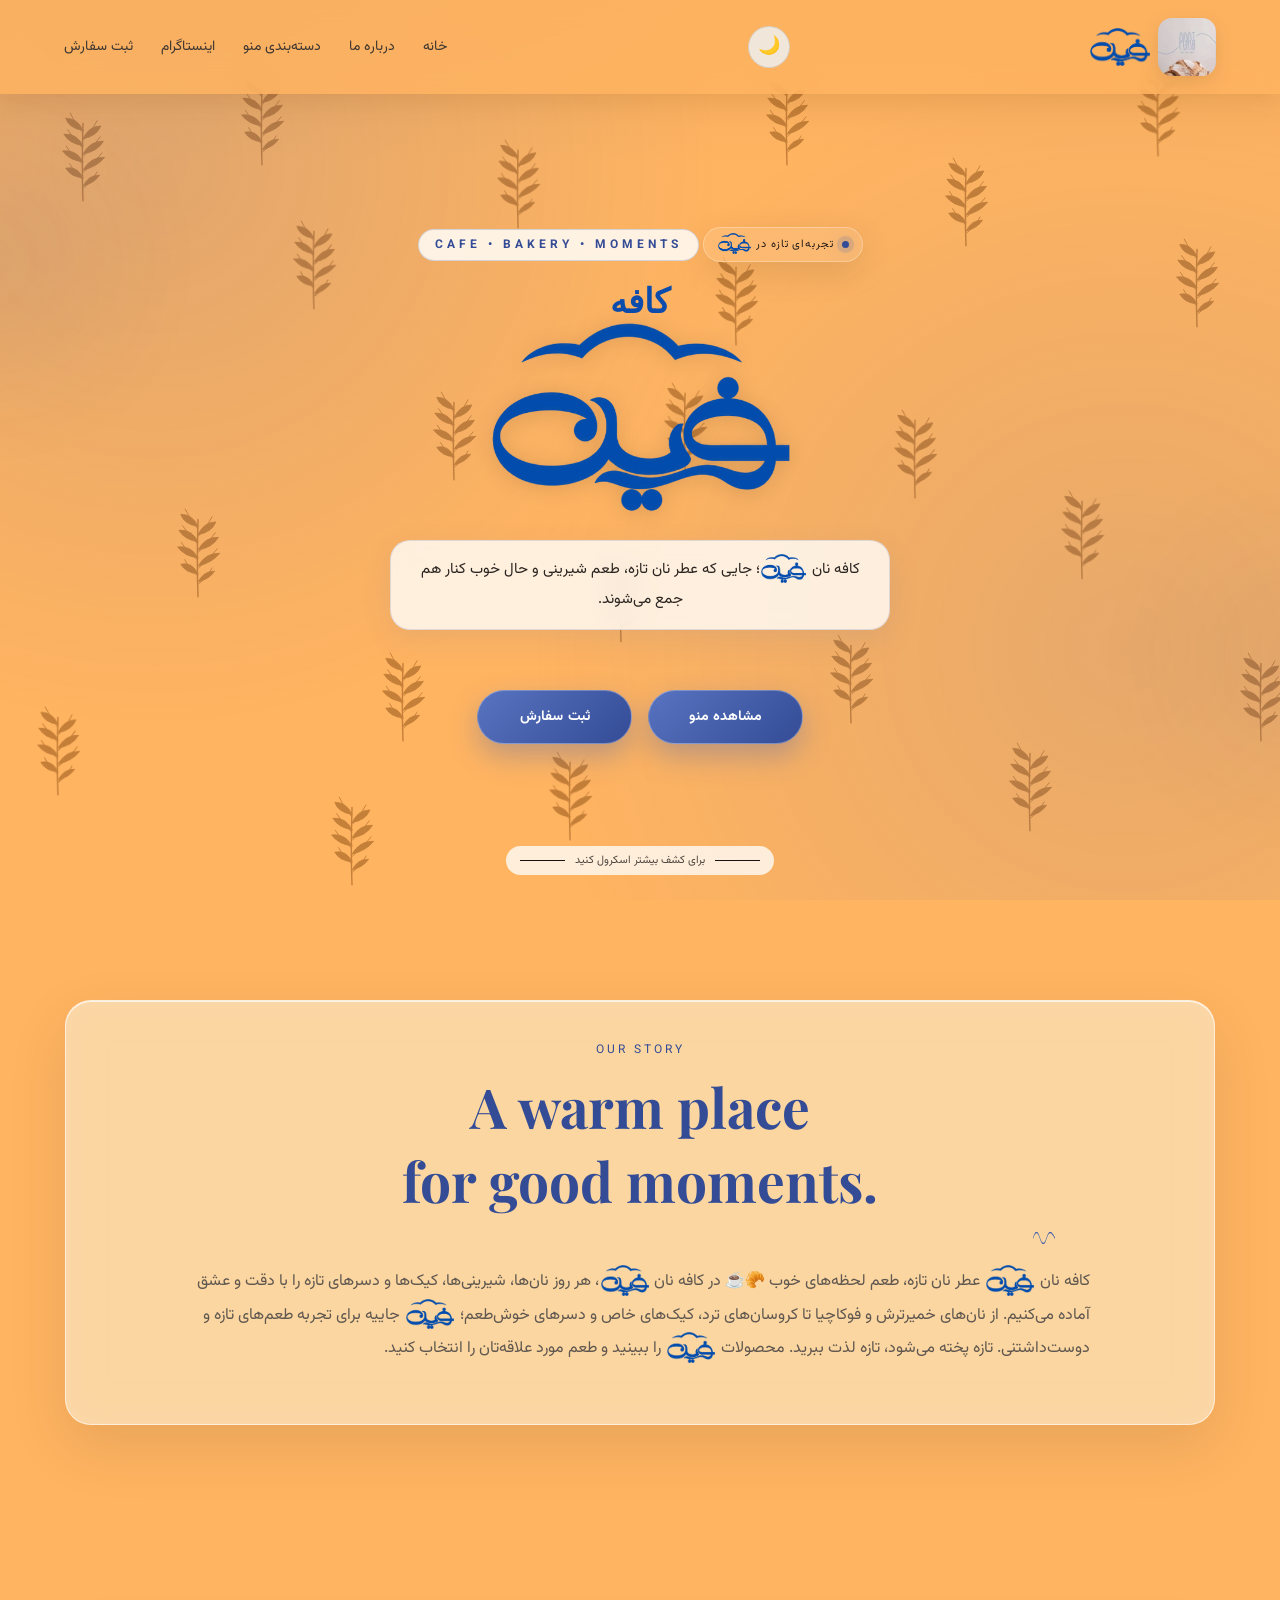
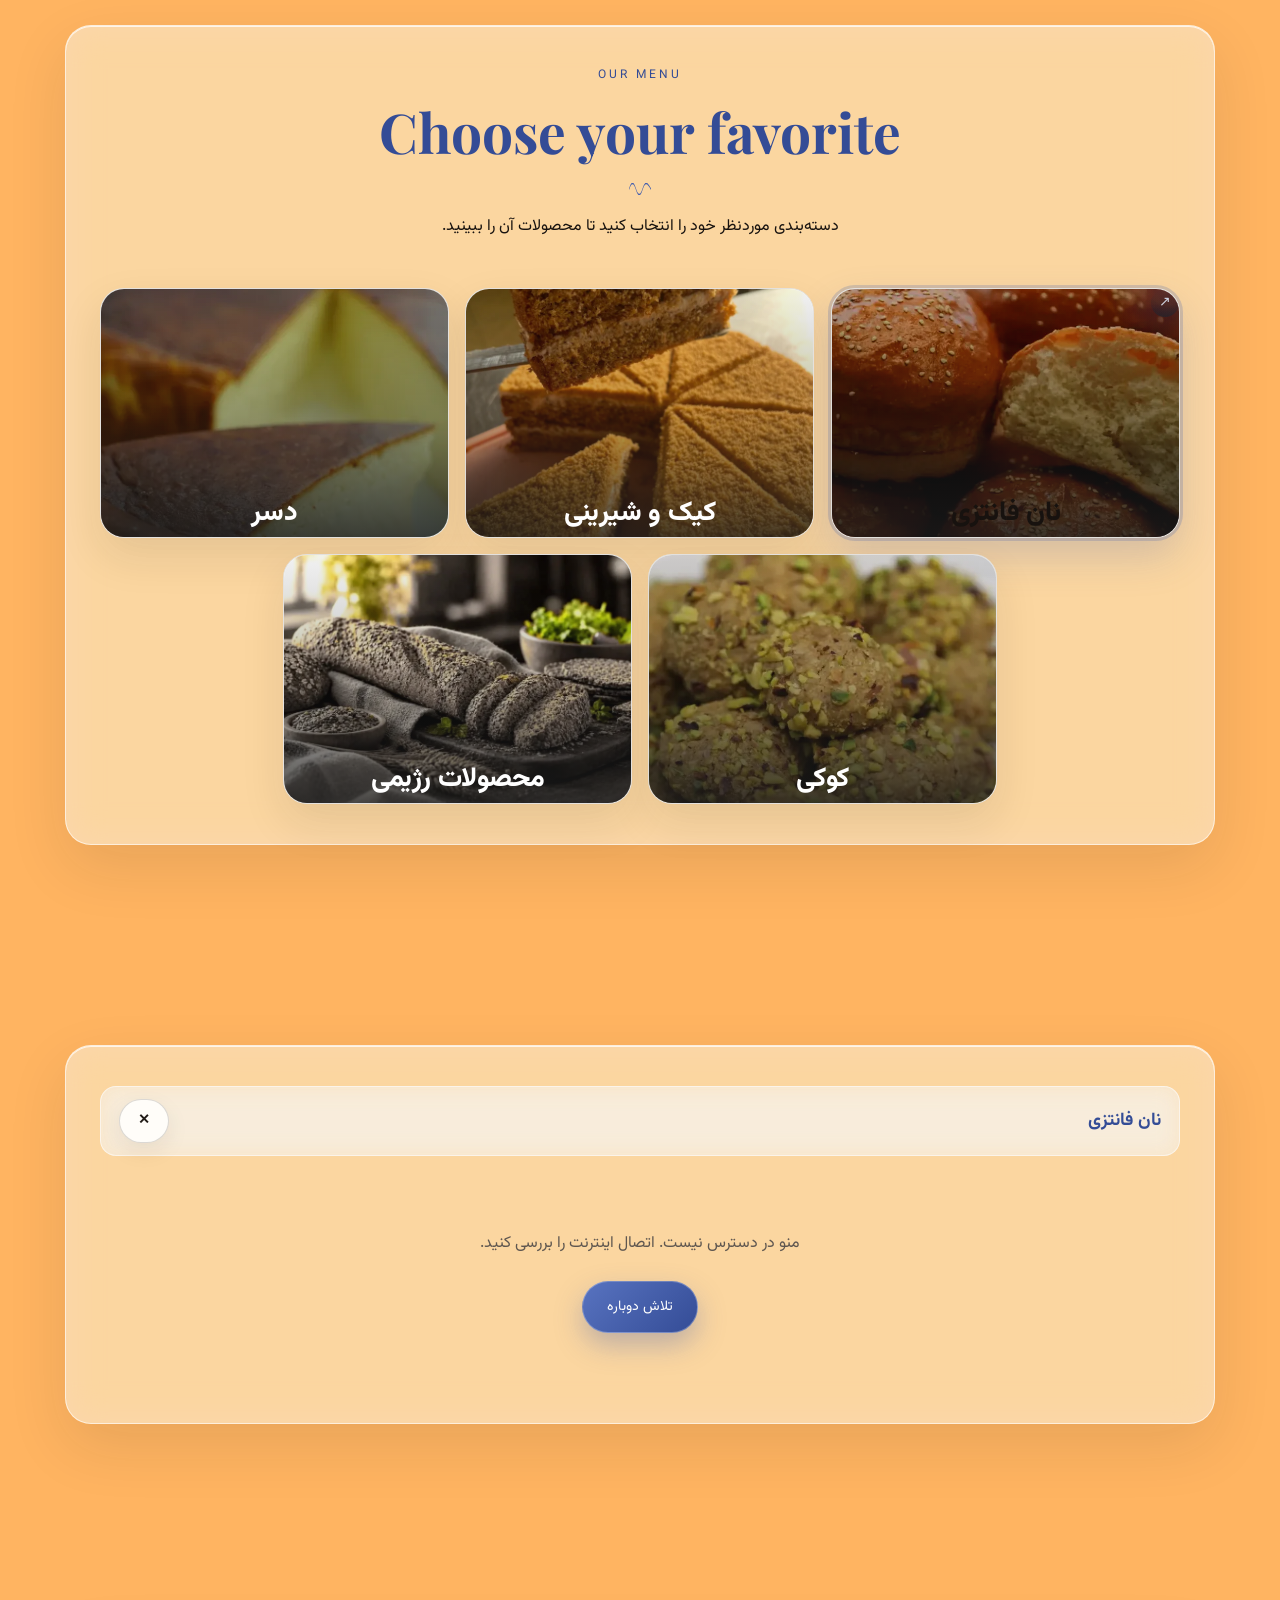
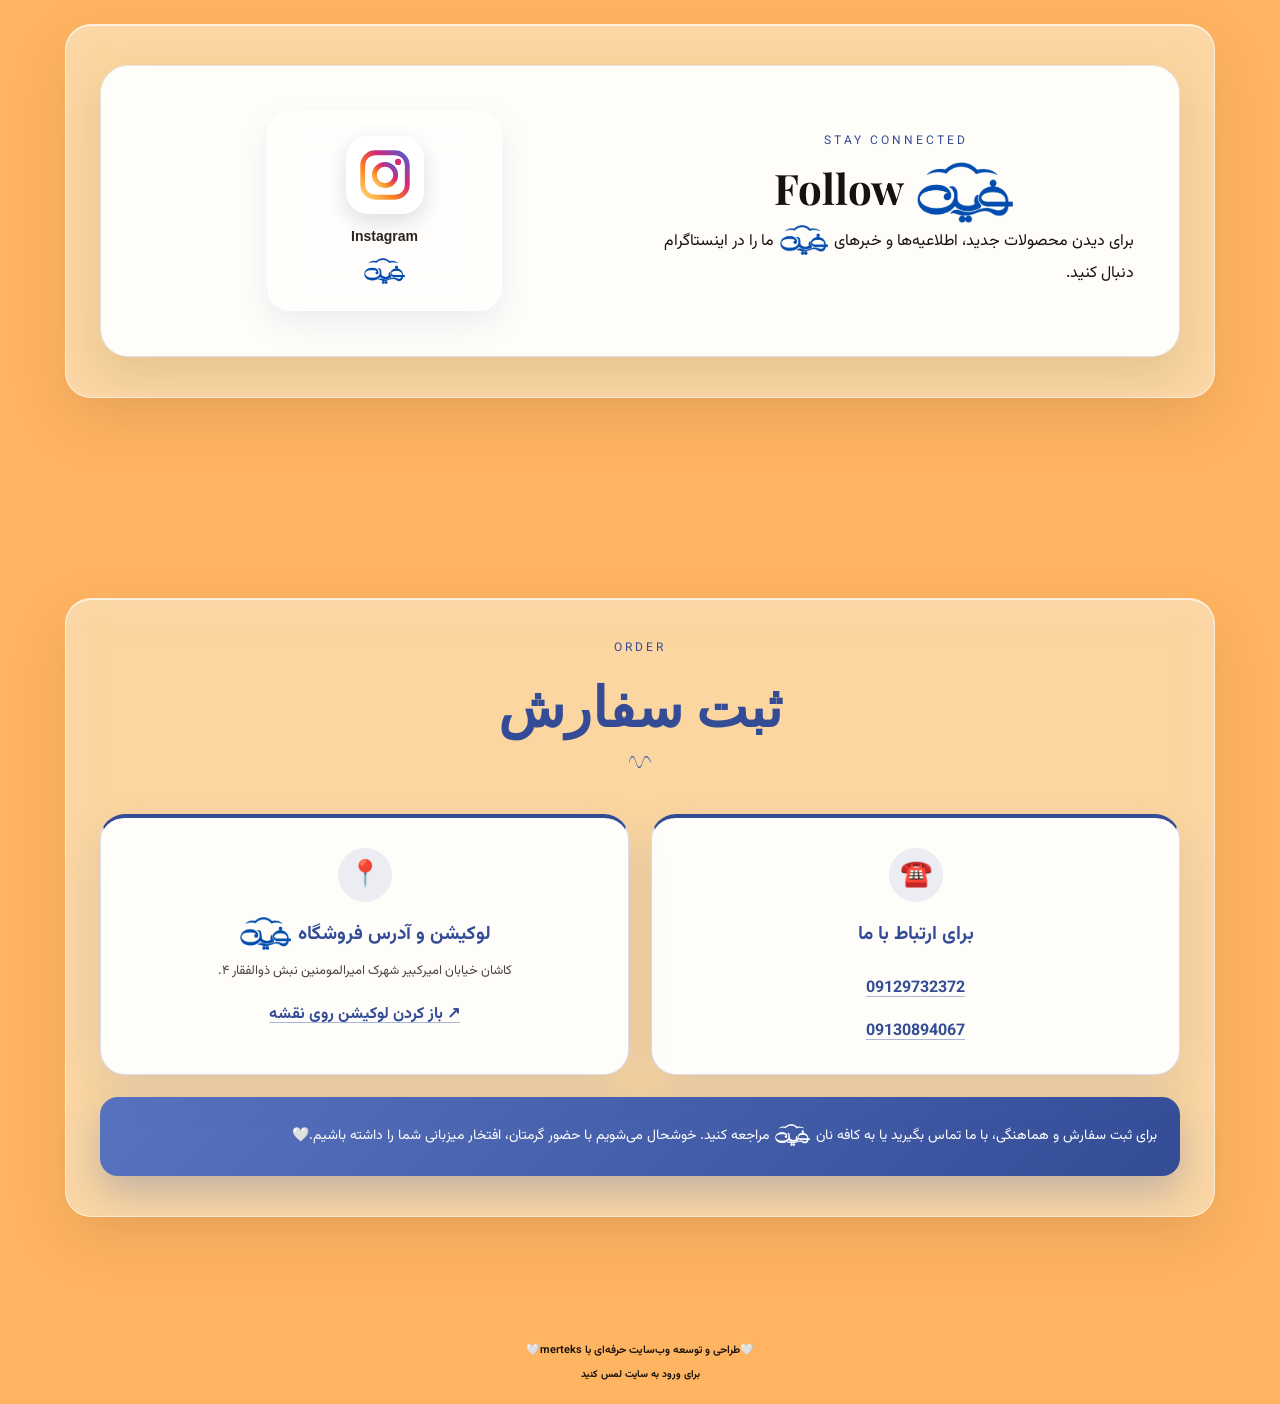
==== commit 394e99ef: "Update cafe website" ====
--- a/index.html
+++ b/index.html
@@ -17,7 +17,7 @@
 <link rel="preconnect" href="https://fonts.gstatic.com" crossorigin>
 <link rel="stylesheet" href="https://fonts.googleapis.com/css2?family=Vazirmatn:wght@400;500;600;700;800&family=Playfair+Display:wght@500;600;700&display=swap">
 <link rel="stylesheet" href="https://fonts.googleapis.com/css2?family=Noto+Nastaliq+Urdu:wght@700&text=%D9%83%D8%A7%D9%81%D9%87%DA%A9%D8%A7%D9%81%D9%87&display=swap">
-<link rel="stylesheet" href="css/style.min.css?v=16">
+<link rel="stylesheet" href="css/style.min.css?v=17">
 </head>
 
 <body>
@@ -326,100 +326,12 @@
   </div>
 </div>
 
-<!-- Admin: login -->
-<div id="ferinAdminAuthOverlay" aria-hidden="true">
-  <form id="ferinAdminAuthBox" role="dialog" aria-modal="true" aria-labelledby="ferinAdminAuthTitle" autocomplete="on">
-    <div class="ferin-auth-icon">🔐</div>
-    <h2 id="ferinAdminAuthTitle" class="ferin-auth-title">ورود به پنل مدیریت</h2>
-    <p class="ferin-auth-sub">برای مدیریت محصولات، ایمیل و رمز عبور مدیر را وارد کنید.</p>
-    <input id="ferinAdminAuthEmail" type="email" inputmode="email" autocomplete="username" placeholder="ایمیل" required>
-    <input id="ferinAdminAuthPassword" type="password" autocomplete="current-password" placeholder="رمز عبور" required>
-    <div id="ferinAdminAuthError" aria-live="polite"></div>
-    <div class="ferin-auth-actions">
-      <button id="ferinAdminAuthEnter" class="ferin-auth-btn ferin-auth-enter" type="submit">ورود به پنل</button>
-      <button id="ferinAdminAuthCancel" class="ferin-auth-btn ferin-auth-cancel" type="button">انصراف</button>
-    </div>
-  </form>
-</div>
-
-<!-- Admin: open button (visible only on /#admin) -->
-<div id="ferinAdminFloating" hidden><button id="ferinAdminOpen" type="button" aria-label="پنل مدیریت محصولات" title="پنل مدیریت محصولات">⚙️</button></div>
-
-<!-- Admin: product panel -->
-<div id="ferinAdminOverlay" aria-hidden="true">
-  <section id="ferinAdminPanel" role="dialog" aria-modal="true" aria-labelledby="ferinAdminTitle">
-    <div class="ferin-admin-head">
-      <div><div id="ferinAdminTitle" class="ferin-admin-title">مدیریت محصولات Cafe Ferin</div><div class="ferin-admin-sub">افزودن محصول، ویرایش محصول و تعیین دسته‌بندی</div></div>
-      <button class="ferin-admin-close" id="ferinAdminClose" type="button" aria-label="بستن">×</button>
-    </div>
-    <div class="ferin-admin-body">
-      <div class="ferin-admin-grid">
-        <div class="ferin-admin-field">
-          <label for="ferinAdminName">نام محصول</label>
-          <input id="ferinAdminName" type="text" placeholder="مثلاً کیک شکلاتی" autocomplete="off">
-        </div>
-        <div class="ferin-admin-field">
-          <label for="ferinAdminCategory">دسته‌بندی / نوع محصول</label>
-          <select id="ferinAdminCategory"></select>
-        </div>
-        <div class="ferin-admin-field">
-          <label for="ferinAdminStatus">وضعیت / برچسب محصول</label>
-          <select id="ferinAdminStatus">
-            <option value="پیشنهاد ویژه">⭐ پیشنهاد ویژه</option>
-            <option value="محبوب">❤️ محبوب</option>
-            <option value="پرفروش">🔥 پرفروش</option>
-            <option value="جدید">✨ جدید</option>
-            <option value="تخفیف">🏷️ تخفیف</option>
-            <option value="ارسال رایگان">🚚 ارسال رایگان</option>
-            <option value="بهترین قیمت">💰 بهترین قیمت</option>
-            <option value="بدون وضعیت" selected>بدون وضعیت</option>
-          </select>
-          <div class="ferin-status-help">این برچسب در گوشه بالای کارت محصول نمایش داده می‌شود.</div>
-        </div>
-        <div class="ferin-admin-field">
-          <label for="ferinAdminUnit">واحد قیمت</label>
-          <select id="ferinAdminUnit">
-            <option value="" selected>هر عدد / هر بسته</option>
-            <option value="کیلو">هر کیلو</option>
-          </select>
-        </div>
-        <div class="ferin-admin-field full">
-          <label for="ferinAdminImage">عکس محصول</label>
-          <input id="ferinAdminImage" type="file" accept="image/*">
-          <div class="ferin-admin-preview"><img id="ferinAdminPreviewImg" alt="پیش‌نمایش" decoding="async"><span id="ferinAdminImageStatus">برای محصول جدید، انتخاب عکس الزامی است.</span></div>
-        </div>
-        <div class="ferin-admin-field">
-          <label for="ferinAdminPrice">قیمت (تومان)</label>
-          <input id="ferinAdminPrice" type="text" inputmode="numeric" placeholder="مثلاً ۱۷۵۰۰۰" autocomplete="off">
-        </div>
-        <div class="ferin-admin-field">
-          <label for="ferinAdminOldPrice">قیمت قبلی (اختیاری)</label>
-          <input id="ferinAdminOldPrice" type="text" inputmode="numeric" placeholder="مثلاً ۲۰۶۰۰۰" autocomplete="off">
-        </div>
-        <div class="ferin-admin-field full">
-          <label for="ferinAdminDesc">توضیحات (اختیاری)</label>
-          <textarea id="ferinAdminDesc" placeholder="توضیح کوتاه محصول"></textarea>
-        </div>
-      </div>
-      <div class="ferin-admin-actions">
-        <button class="ferin-admin-btn ferin-admin-primary" id="ferinAdminSave" type="button">➕ افزودن محصول</button>
-        <button class="ferin-admin-btn ferin-admin-secondary" id="ferinAdminCancel" type="button">پاک کردن فرم</button>
-        <button class="ferin-admin-btn ferin-admin-secondary" id="ferinAdminLogout" type="button">خروج از پنل</button>
-      </div>
-      <div class="ferin-admin-note">تغییرات این پنل روی سایت ذخیره می‌شود و برای همهٔ بازدیدکنندگان نمایش داده می‌شود.</div>
-      <div id="ferinDbStatus" class="ferin-db-status" role="status"></div>
-      <div class="ferin-admin-divider"></div>
-      <div class="ferin-admin-toolbar"><h3>محصولات فعلی</h3><input id="ferinAdminSearch" class="ferin-admin-search" type="search" placeholder="جستجوی محصول..."></div>
-      <div id="ferinAdminList" class="ferin-admin-list"></div>
-    </div>
-  </section>
-</div>
-
 <!-- Ambient lights (moved by script) -->
 <div class="ferin-premium-light one" aria-hidden="true"></div>
 <div class="ferin-premium-light two" aria-hidden="true"></div>
 
 <script src="js/supabase.js"></script>
-<script src="js/app.min.js?v=16" defer></script>
+<script src="js/shared.min.js?v=17"></script>
+<script src="js/app.min.js?v=17" defer></script>
 </body>
 </html>
--- a/css/style.min.css
+++ b/css/style.min.css
@@ -1 +1 @@
-*{margin:0;padding:0}body{font-family:Vazirmatn,sans-serif}a{text-decoration:none;color:inherit}button{font-family:inherit}img{display:block}#intro{align-items:center;justify-content:center}.intro-inner{text-align:center}.intro-small{font-size:12px;letter-spacing:5px;text-transform:uppercase;opacity:.6;margin-bottom:18px;direction:ltr}.intro-title{font-family:Playfair Display,serif;font-size:clamp(52px,11vw,110px);font-weight:600;letter-spacing:-2px}.intro-line{width:0;height:1px;margin:22px auto 0;animation:lineGrow 1.1s ease forwards .35s}@keyframes lineGrow{to{width:150px}}.intro-dot{width:6px;height:6px;border-radius:50%;margin:18px auto 0;animation:pulse 1s infinite}@keyframes pulse{50%{transform:scale(1.7);opacity:.4}}.nav{top:0;left:0;right:0;padding:18px 5%;display:flex;align-items:center;justify-content:space-between}.nav.scrolled{box-shadow:0 8px 30px #00000012;padding-top:12px;padding-bottom:12px}.brand-logo{width:58px;height:58px;object-fit:cover;border-radius:14px;box-shadow:0 6px 20px #0000001a;background:#fff}.logo-wrap{display:flex;align-items:center}.theme-toggle{width:42px;height:42px;border:1px solid var(--line);border-radius:50%;display:flex;align-items:center;justify-content:center;cursor:pointer;font-size:18px}.theme-toggle:hover{transform:rotate(12deg) scale(1.05)}.nav-actions{display:flex;align-items:center;gap:10px}.nav-links{display:flex;gap:28px;align-items:center}.nav-links a{font-size:14px}.hero{min-height:100svh;position:relative;display:flex;align-items:center;overflow:hidden}.hero-content{width:min(1100px,90%);margin:auto;padding-top:70px}.eyebrow{font-size:12px;letter-spacing:4px;margin-bottom:18px}.hero h1{font-family:Playfair Display,serif;font-size:clamp(62px,10vw,130px);line-height:.95;direction:ltr}.hero p{max-width:500px;margin:28px 0 32px;font-size:15px}.hero-buttons{display:flex;flex-wrap:wrap}.btn{display:inline-flex;align-items:center;justify-content:center;padding:14px 24px;border-radius:40px;font-size:14px;transition:.3s;cursor:pointer}.scroll-indicator{font-size:11px;display:flex;gap:10px;align-items:center}.scroll-indicator span{width:45px;height:1px}section{padding:100px 5%}.container{width:min(1150px,100%)}.section-head{margin-bottom:45px}.section-kicker{font-size:12px;letter-spacing:3px;margin-bottom:10px}.section-title{font-family:Playfair Display,serif;font-size:clamp(34px,5vw,55px);direction:ltr}.section-text{margin:15px auto 0;max-width:620px;line-height:2}.about-grid{gap:55px;align-items:center}.about-copy .section-title{margin-bottom:20px}.about-copy p{line-height:2.1;margin-bottom:18px}.category{text-align:center;cursor:pointer}.category:hover,.category.active{transform:translateY(-5px)}.menu-section{display:none}.menu-section.visible{display:block}.menu-toolbar{margin-bottom:25px;flex-wrap:wrap}.current-category{font-size:18px;font-weight:700}.products-count{font-size:12px}.empty{grid-column:1/-1;text-align:center;padding:50px;color:var(--muted)}.notice{border-radius:28px;padding:45px;display:grid;grid-template-columns:1fr 1fr;gap:35px}.notice h2{font-family:Playfair Display,serif;font-size:42px;direction:ltr}.notice p{line-height:2;margin-top:10px}.notice-box span{font-size:14px;line-height:2}.order-grid{display:grid;grid-template-columns:1fr 1fr;gap:22px}.order-card{border-radius:25px;padding:30px}.order-card:hover{transform:translateY(-4px)}.order-icon{margin-bottom:18px}.order-card h3{font-size:19px;margin-bottom:9px}.order-card p{font-size:13px;line-height:2}.order-link{display:inline-block;margin-top:18px;direction:ltr}.order-note{grid-column:1/-1;padding:23px;border-radius:18px;font-size:14px}:root{--paper: #fffdf9;--line: rgba(23,18,15,.1);--hero-text: #17120f}.scroll-indicator span{background:var(--hero-text)}body.dark{--paper: #1b1715;--line: rgba(255,255,255,.11);--hero-text: #fffaf4}@media(max-width:850px){.brand-logo{width:50px;height:50px}.about-grid,.notice,.order-grid{grid-template-columns:1fr}.order-note{grid-column:auto}}@media(max-width:560px){.notice{padding:30px 23px}.notice h2{font-size:34px}}.intro-logo{width:82px;height:82px;object-fit:contain;display:block;margin:0 auto 20px;border-radius:12px;opacity:0;transform:translateY(8px) scale(.94);animation:introLogoIn .8s ease forwards .08s}@keyframes introLogoIn{to{opacity:1;transform:translateY(0) scale(1)}}body,.nav,.nav.scrolled,.nav-links,.hero,.about-grid,.about-image,.categories,.category,.menu-section,.product-card,.notice-wrap,.notice,.notice-box,.order-section,.order-card,.order-note,.feature,footer,.theme-toggle{transition:background-color .45s ease,color .45s ease,border-color .45s ease,box-shadow .45s ease,opacity .45s ease}body:not(.dark) .scroll-indicator span{background:#17120f}@media(max-width:850px){.nav-links a:not(.order-nav):after{content:"";position:absolute;right:10%;left:10%;bottom:2px;height:1px;transform:scaleX(0)}.nav-links a:hover:after{transform:scaleX(1)}}.hero-content>*{opacity:0;animation:heroRise .9s cubic-bezier(.22,1,.36,1) forwards}.hero-content .eyebrow{animation-delay:.15s}.hero-content p{animation-delay:.4s}.hero-content .hero-buttons{animation-delay:.54s}@keyframes heroRise{0%{opacity:0;transform:translateY(24px)}to{opacity:1;transform:translateY(0)}}.hero:after{border-radius:50%}.theme-toggle{position:relative;overflow:hidden}.theme-toggle:after{content:"";position:absolute;inset:0;border-radius:50%;background:#4660ae2e;transform:scale(0);transition:transform .35s ease}.theme-toggle:active:after{transform:scale(1)}.notice .instagram-box{width:min(235px,72%);min-height:185px;margin:0 auto;padding:24px 18px;border-radius:24px;display:flex;flex-direction:column;align-items:center;justify-content:center;gap:8px;text-decoration:none;box-shadow:0 12px 30px #4660ae1a}.instagram-box-label{font-family:Instagram Sans,Helvetica Neue,Arial,sans-serif;font-weight:700;direction:ltr}.instagram-box-handle{direction:ltr}.notice .instagram-box:hover{box-shadow:0 20px 45px #4660ae2b}@media(max-width:560px){.notice .instagram-box{width:210px;min-height:170px;padding:20px 16px}}#intro:before{content:"";position:absolute;inset:0;z-index:-1}html,body{width:100%!important;max-width:100%!important;margin:0!important;padding:0!important}#intro{min-width:0!important;max-width:none!important;box-sizing:border-box!important}.hero,.nav,.about,.categories,.menu-section,.notice-wrap,.order-section,footer{max-width:100%;overflow-x:clip}@media(max-width:850px){.nav-links{overflow-x:hidden!important;justify-content:flex-start!important}.nav-links a{align-items:center!important;justify-content:center!important;min-height:52px!important;width:100%!important;box-sizing:border-box!important;flex:0 0 auto!important;margin:0!important}.nav:after{content:"";position:fixed;inset:0;z-index:-1;opacity:0;pointer-events:none;transition:opacity .25s ease}}.instagram-box{background:#f3e8dc!important}.instagram-box strong,.instagram-box span{color:#211b17!important}@media(max-width:850px){.nav:after{background:#ffffff9e!important}}html,body{color-scheme:light!important}body,main,section,header,footer,nav,article,aside,.hero,.about,.categories,.menu-section,.notice,.notice-wrap,.order-section,.order-card,.features,.feature,.category,.product-card,.nav-links,#intro,.intro-inner{transition:background-color .35s ease,color .35s ease,border-color .35s ease,box-shadow .35s ease!important}body:not(.dark),body:not(.dark) main,body:not(.dark) section,body:not(.dark) .about,body:not(.dark) .categories,body:not(.dark) .menu-section,body:not(.dark) .notice-wrap,body:not(.dark) .order-section,body:not(.dark) footer{color:#211b17!important}body:not(.dark) .nav-links a,body:not(.dark) .logo-text,body:not(.dark) .section-title,body:not(.dark) .section-text,body:not(.dark) .product-name,body:not(.dark) .product-desc,body:not(.dark) .products-count,body:not(.dark) .about-copy,body:not(.dark) .about-copy p,body:not(.dark) .feature,body:not(.dark) .feature span,body:not(.dark) .category,body:not(.dark) .notice,body:not(.dark) .notice-box,body:not(.dark) .order-card,body:not(.dark) .order-card h3,body:not(.dark) .order-card p{color:#211b17!important}body:not(.dark) .category,body:not(.dark) .product-card,body:not(.dark) .notice,body:not(.dark) .order-card,body:not(.dark) .feature{background:#fffdf9!important;border-color:#211b171f!important}html:has(body.dark),body.dark,body.dark main,body.dark section,body.dark .about,body.dark .categories,body.dark .menu-section,body.dark .notice-wrap,body.dark .order-section,body.dark footer{color:#f5eee7!important}body.dark .nav-links a,body.dark .logo-text,body.dark .section-title,body.dark .section-text,body.dark .product-name,body.dark .product-desc,body.dark .products-count,body.dark .about-copy,body.dark .about-copy p,body.dark .feature,body.dark .feature span,body.dark .category,body.dark .notice,body.dark .notice-box,body.dark .order-card,body.dark .order-card h3,body.dark .order-card p{color:#f5eee7!important}body.dark .category,body.dark .product-card,body.dark .notice,body.dark .order-card,body.dark .feature{background:#171310!important}body:not(.dark) input,body:not(.dark) textarea,body:not(.dark) select{background:#fffdf9!important;color:#211b17!important;border-color:#211b1724!important}body.dark input,body.dark textarea,body.dark select{background:#171310!important;color:#f5eee7!important;border-color:#ffffff1f!important}body.dark #intro .intro-inner,body.dark #intro h1,body.dark #intro p,body.dark #intro span{color:#f5eee7!important}.nav-links a[href*=order],.nav-links a[href*=\633\641\627\631\634],.nav-links .order-link,.nav-links .order-btn,.nav-links .nav-order{padding:0!important;font-weight:inherit!important;transform:none!important}body:not(.dark) .nav-links a[href*=order],body:not(.dark) .nav-links a[href*=\633\641\627\631\634],body:not(.dark) .nav-links .order-link,body:not(.dark) .nav-links .order-btn,body:not(.dark) .nav-links .nav-order,body.dark .nav-links a[href*=order],body.dark .nav-links a[href*=\633\641\627\631\634],body.dark .nav-links .order-link,body.dark .nav-links .order-btn,body.dark .nav-links .nav-order{background:transparent!important;border:none!important;box-shadow:none!important;border-radius:0!important}.hero:before{content:"";position:absolute;width:520px;height:520px;border-radius:50%;background:radial-gradient(circle,rgba(70,96,174,.14),transparent 68%);top:-190px;right:-130px;filter:blur(4px);animation:ferinOrb 10s ease-in-out infinite;pointer-events:none;z-index:-1}.hero:after{width:360px;height:360px;border:1px solid rgba(70,96,174,.18);box-shadow:0 0 80px #4660ae12;animation:ferinOrb2 9s ease-in-out infinite}@keyframes ferinOrb{0%,to{transform:translateZ(0) scale(1)}50%{transform:translate3d(-55px,45px,0) scale(1.12)}}@keyframes ferinOrb2{0%,to{transform:translateZ(0) scale(1)}50%{transform:translate3d(55px,-35px,0) scale(1.12)}}.hero h1{animation:heroTitleIn 1s cubic-bezier(.22,1,.36,1) .25s both,heroTitleFloat 6s ease-in-out 1.5s infinite}@keyframes heroTitleIn{0%{opacity:0;transform:translateY(28px) scale(.97);filter:blur(7px)}to{opacity:1;transform:translateY(0) scale(1);filter:blur(0)}}@keyframes heroTitleFloat{0%,to{transform:translateY(0)}50%{transform:translateY(-4px)}}.section-head .section-title,.about-copy .section-title{position:relative}.section-head .section-title:after,.about-copy .section-title:after{content:"";display:block;transform:scaleX(.25);transition:transform .8s cubic-bezier(.22,1,.36,1)}.btn{isolation:isolate}.btn:before{content:"";position:absolute;top:0;left:-120%;width:70%;height:100%;background:linear-gradient(90deg,transparent,rgba(255,255,255,.34),transparent);transform:skew(-20deg);transition:left .7s ease;pointer-events:none;z-index:-1}.btn:hover:before{left:140%}.nav{animation:navDrop .8s cubic-bezier(.22,1,.36,1) both}@keyframes navDrop{0%{opacity:0;transform:translateY(-18px)}to{opacity:1;transform:translateY(0)}}.nav-links a{position:relative}.nav-links a:not(.order-nav):after{transition:transform .35s cubic-bezier(.22,1,.36,1),opacity .35s ease!important;transform-origin:center!important}.feature,.category,.product-card,.order-card,.notice-box{will-change:transform}.category .icon,.order-icon{transition:transform .45s cubic-bezier(.22,1,.36,1)}.category:hover .icon,.order-card:hover .order-icon{transform:translateY(-5px) rotate(-4deg) scale(1.1)}.product-image:after{transform:translate(-120%);transition:transform .8s ease}.product-card:hover .product-image:after{transform:translate(120%)}.scroll-indicator{animation:scrollHint 2.2s ease-in-out infinite}@keyframes scrollHint{0%,to{opacity:.55;transform:translate(-50%)}50%{opacity:1;transform:translate(-50%,5px)}}.instagram-box{transition:transform .5s cubic-bezier(.22,1,.36,1),box-shadow .5s ease!important}.instagram-box:hover{transform:translateY(-8px) scale(1.015)!important}@media(max-width:560px){.hero:before{width:330px;height:330px}.hero:after{width:230px;height:230px}}@media(prefers-reduced-motion:reduce){.hero h1,.hero:before,.hero:after,.scroll-indicator,.nav{animation:none!important}}.hero-buttons{justify-content:center!important;width:100%;margin:28px auto 0;gap:16px}.hero-buttons .btn{min-width:155px;min-height:52px;padding:15px 28px;font-weight:700;letter-spacing:.1px}.instagram-box{overflow:visible!important}.instagram-icon-wrap{width:78px;height:78px;flex:0 0 78px;display:flex;align-items:center;justify-content:center;border-radius:22px;background:#fff;box-shadow:0 8px 22px #00000021;overflow:visible}.instagram-svg{width:62px;height:62px;display:block;flex:none;overflow:visible}.notice .instagram-box:hover .instagram-icon-wrap{transform:scale(1.06) rotate(-2deg);box-shadow:0 12px 28px #0000002e}.instagram-icon-wrap,.instagram-svg{transition:transform .4s cubic-bezier(.22,1,.36,1),box-shadow .4s ease}@media(max-width:600px){.hero-buttons{flex-direction:column}.hero-buttons .btn{min-width:0}}@media(prefers-reduced-motion:reduce){.hero-buttons .btn,.instagram-icon-wrap,.instagram-svg{transition:none!important}}.about-grid{grid-template-columns:1fr!important;max-width:900px;margin:0 auto}.about-copy{width:100%}@media(max-width:900px){.about-grid{grid-template-columns:1fr!important}}.categories .category,.categories .category h3,.categories .category p,.categories .category span,.categories .category small,.categories .category .icon{color:#17120f!important}body.dark .categories .category,body.dark .categories .category h3,body.dark .categories .category p,body.dark .categories .category span,body.dark .categories .category small,body.dark .categories .category .icon{color:#fff!important}body.dark .categories .category:hover,body.dark .categories .category.active{background:#2a2420!important;color:#fff!important}body.dark .categories .category:hover h3,body.dark .categories .category.active h3,body.dark .categories .category:hover p,body.dark .categories .category.active p,body.dark .categories .category:hover span,body.dark .categories .category.active span,body.dark .categories .category:hover small,body.dark .categories .category.active small,body.dark .categories .category:hover .icon,body.dark .categories .category.active .icon,body.dark .categories .category:hover svg,body.dark .categories .category.active svg{color:#fff!important;fill:currentColor}body:not(.dark) .about h1,body:not(.dark) .about h2,body:not(.dark) .about h3,body:not(.dark) .about p,body:not(.dark) .about li,body:not(.dark) .categories h1,body:not(.dark) .categories h2,body:not(.dark) .categories h3,body:not(.dark) .categories p,body:not(.dark) .menu-section h1,body:not(.dark) .menu-section h2,body:not(.dark) .menu-section h3,body:not(.dark) .menu-section h4,body:not(.dark) .menu-section p,body:not(.dark) .notice-wrap h1,body:not(.dark) .notice-wrap h2,body:not(.dark) .notice-wrap h3,body:not(.dark) .notice-wrap p,body:not(.dark) .order-section h1,body:not(.dark) .order-section h2,body:not(.dark) .order-section h3,body:not(.dark) .order-section h4,body:not(.dark) .order-section p,body:not(.dark) footer h1,body:not(.dark) footer h2,body:not(.dark) footer h3,body:not(.dark) footer p,body:not(.dark) footer a,body:not(.dark) footer span{color:#17120f!important}body.dark .about h1,body.dark .about h2,body.dark .about h3,body.dark .about p,body.dark .about li,body.dark .categories h1,body.dark .categories h2,body.dark .categories h3,body.dark .categories p,body.dark .menu-section h1,body.dark .menu-section h2,body.dark .menu-section h3,body.dark .menu-section h4,body.dark .menu-section p,body.dark .notice-wrap h1,body.dark .notice-wrap h2,body.dark .notice-wrap h3,body.dark .notice-wrap p,body.dark .order-section h1,body.dark .order-section h2,body.dark .order-section h3,body.dark .order-section h4,body.dark .order-section p,body.dark footer h1,body.dark footer h2,body.dark footer h3,body.dark footer p,body.dark footer a,body.dark footer span{color:#fff!important}body.dark .notice .instagram-box{background:linear-gradient(145deg,#261b35,#171521 55%,#20162d)!important;border:1px solid rgba(143,162,230,.38)!important;color:#fff!important;box-shadow:0 18px 45px #00000061,0 0 28px #d6297614!important}body.dark .instagram-icon-wrap{background:linear-gradient(145deg,#30233f,#17131f)!important;border:1px solid rgba(255,255,255,.12);box-shadow:0 10px 28px #00000059!important}body.dark .notice .instagram-box:hover{border-color:#8fa2e6b8!important;box-shadow:0 24px 55px #00000075,0 0 32px #d629761f!important}body:not(.dark) .notice .instagram-box{color:#17120f!important}.intro-title,.intro-title *{background:none!important;-webkit-text-fill-color:var(--gold)!important;-webkit-background-clip:initial!important;background-clip:initial!important}.hero h1,.hero h1 span,.hero h1 *{-webkit-text-fill-color:var(--gold)!important;-webkit-background-clip:initial!important}body.dark .order-note{box-shadow:0 10px 30px #00000038}body:not(.dark) .order-section .order-card .order-link{text-decoration:underline;text-underline-offset:4px}:root{--blue: #344c96;--blue-strong: #344c96;--blue-deep: #344c96;--gold-hi: #344c96}body.dark{--blue-strong: #c9d3f2;--gold-hi: #c9d3f2}.intro-bg{position:absolute;inset:-4%;background-image:url(../assets/images/embedded-9b1c095a3330.jpg);background-size:cover;background-position:center 55%;transform:scale(1.08);animation:introKenBurns 14s ease-out both;will-change:transform}@keyframes introKenBurns{0%{transform:scale(1.16) translate3d(0,1.2%,0)}to{transform:scale(1.02) translateZ(0)}}.intro-veil{position:absolute;inset:0}.intro-grain{position:absolute;inset:0;opacity:.05;background-image:url("data:image/svg+xml;utf8,%3Csvg xmlns='http://www.w3.org/2000/svg' width='140' height='140'%3E%3Cfilter id='n'%3E%3CfeTurbulence type='fractalNoise' baseFrequency='.85' numOctaves='3'/%3E%3C/filter%3E%3Crect width='140' height='140' filter='url(%23n)'/%3E%3C/svg%3E");mix-blend-mode:overlay;pointer-events:none}#intro .intro-inner{position:relative;z-index:2;display:flex;flex-direction:column;align-items:center;justify-content:center;padding:34px 30px 30px;border-radius:26px;background:#f7f4ef12;border:1px solid rgba(247,244,239,.16);box-shadow:0 30px 90px #00000073,inset 0 1px #ffffff24;backdrop-filter:blur(14px) saturate(120%);-webkit-backdrop-filter:blur(14px) saturate(120%);animation:introPanelIn 1s cubic-bezier(.22,1,.36,1) both}@keyframes introPanelIn{0%{opacity:0;transform:perspective(1200px) translateY(26px) rotateX(6deg)}to{opacity:1;transform:perspective(1200px) translateY(0) rotateX(0)}}#intro .intro-logo{filter:drop-shadow(0 12px 30px rgba(0,0,0,.5))}#intro .intro-title{text-shadow:0 6px 30px rgba(0,0,0,.45)}#intro .intro-small{color:#f7f4efb8!important}#intro .intro-line{background:#4660aed9!important}#intro .intro-dot{background:#4660aef2!important}@media(max-width:560px){#intro .intro-inner{padding:26px 20px 24px;border-radius:22px}}#intro .intro-title,#intro .intro-title *{color:var(--gold-hi)!important;-webkit-text-fill-color:var(--gold-hi)!important}.hero h1,.hero h1 span,.hero h1 *{-webkit-text-fill-color:var(--gold-hi)!important;-webkit-background-clip:initial!important}.hero .hero-buttons .btn,.hero-buttons .btn{transition:background-color .3s ease,color .3s ease,border-color .3s ease,transform .3s ease,box-shadow .3s ease}.hero-buttons .btn-primary,body:not(.dark) .hero .hero-buttons .btn-primary,body.dark .hero .hero-buttons .btn-primary{-webkit-text-fill-color:#ffffff!important}body.dark .hero-buttons .btn-primary{-webkit-text-fill-color:#12100f!important}.hero-buttons .btn:hover,.hero-buttons .btn:focus-visible{-webkit-text-fill-color:#17120f!important;transform:translateY(-3px)}.nav-links a{transition:color .28s ease}body:not(.dark) .nav-links a,body:not(.dark) .nav.scrolled .nav-links a,body.dark .nav-links a,body.dark .nav.scrolled .nav-links a{-webkit-text-fill-color:var(--blue)!important}.nav-links a:hover,.nav-links a:focus-visible,.nav-links a[aria-current=page],.nav-links a.active{-webkit-text-fill-color:var(--gold-hi)!important}.nav-links a:not(.order-nav):after{background:var(--blue)!important}.product-card .product-name,body:not(.dark) .product-card .product-name,body.dark .product-card .product-name{-webkit-text-fill-color:var(--blue)!important}.product-card .product-price,body:not(.dark) .product-card .product-price,body.dark .product-card .product-price{-webkit-text-fill-color:var(--blue-strong)!important}.product-card .product-desc,body:not(.dark) .product-card .product-desc,body.dark .product-card .product-desc{-webkit-text-fill-color:var(--blue)!important}.category.active,.category[aria-pressed=true],.category.is-active{-webkit-text-fill-color:#ffffff!important}body.dark .category.active,body.dark .category[aria-pressed=true],body.dark .category.is-active{-webkit-text-fill-color:#12100f!important}.category.active *,.category[aria-pressed=true] *,.category.is-active *{-webkit-text-fill-color:currentColor!important}.category:hover:not(.active){border-color:var(--gold-hi)!important}.order-card .order-link,body:not(.dark) .order-card .order-link,body.dark .order-card .order-link{-webkit-text-fill-color:var(--blue)!important}.order-card .order-link:hover{-webkit-text-fill-color:var(--gold-hi)!important}body.dark .section-title,body.dark .current-category{-webkit-text-fill-color:var(--blue-strong)!important}body:not(.dark) .section-title,body:not(.dark) .current-category{-webkit-text-fill-color:var(--blue-deep)!important}.products-count{-webkit-text-fill-color:var(--blue)!important}@media(max-width:850px){.nav .nav-links{position:fixed!important;z-index:12001!important;top:calc(var(--nav-height,76px) + 12px)!important;right:14px!important;left:14px!important;width:auto!important;max-height:calc(100dvh - var(--nav-height,76px) - 30px)!important;overflow-y:auto!important;margin:0!important;padding:16px!important;flex-direction:column!important;align-items:stretch!important;gap:4px!important;border-radius:20px!important;border:1px solid var(--line)!important;visibility:hidden!important;opacity:0!important;transform:translateY(-10px)!important;pointer-events:none!important;transition:opacity .28s ease,transform .28s ease,visibility .28s ease!important}.nav .nav-links a{position:relative!important;z-index:12002!important;pointer-events:auto!important;display:flex!important;padding:10px 14px!important;border-radius:12px;-webkit-text-fill-color:var(--blue)!important}body.dark .nav .nav-links a{-webkit-text-fill-color:var(--blue-strong)!important}.nav .nav-links a:hover{-webkit-text-fill-color:var(--gold-hi)!important}.nav .nav-links a:not(.order-nav):after{display:none!important}}@media(prefers-reduced-motion:reduce){.hero-buttons .btn,.nav-links,.nav-links a,.category,.menu-btn{transition:none!important}}.product-grid{display:flex;flex-direction:column}.product-card{display:grid;grid-template-columns:1fr 264px;gap:0;min-height:208px;-webkit-backdrop-filter:blur(18px) saturate(150%)}.product-card:hover{transform:translateY(-3px)}body.dark .product-card:hover{box-shadow:0 16px 34px #00000080}.product-card .product-image{order:2;position:relative;min-height:208px;background:#e9e2d8}.product-card .product-image img{display:block}.product-card .product-image:after{content:"";position:absolute;inset:0;background:linear-gradient(90deg,#ffffff4d,#fff0 38%);pointer-events:none}body.dark .product-card .product-image:after{background:linear-gradient(90deg,#1c1c1c6b,#1c1c1c00 42%)}.product-card .p-body{order:1;display:grid;grid-template-columns:minmax(0,1fr) auto;grid-template-areas:"name price" "desc price";align-content:center;align-items:center;column-gap:24px;row-gap:9px;padding:22px 26px}.product-card .product-name{grid-area:name;font-weight:800;line-height:1.45;margin:0}.product-card .product-desc{grid-area:desc;margin:0;font-size:14px;line-height:1.7;white-space:nowrap;overflow:hidden;text-overflow:ellipsis}.product-card .p-price{grid-area:price;display:flex;flex-direction:column;align-items:flex-end;gap:1px;padding-inline-start:18px;border-inline-start:1px dashed rgba(28,28,28,.13)}body.dark .product-card .p-price{border-inline-start-color:#ffffff24}.p-old{font-size:13px;text-decoration:line-through;text-decoration-thickness:1px}.product-card .product-price{font-weight:900;white-space:nowrap;display:inline-flex;align-items:baseline;gap:4px}.product-card .product-price em{font-size:10px;font-weight:600;font-style:normal;color:var(--muted)}body.dark .product-card .product-price em{color:#b9afa5}@keyframes ferinCardIn{0%{opacity:0;transform:translateY(10px)}to{opacity:1;transform:none}}:root{--cafe-ferin-blue: #344c96}.hero h1,.hero h1 *,.hero h1 span{color:var(--cafe-ferin-blue)!important;-webkit-text-fill-color:var(--cafe-ferin-blue)!important;background:none!important;background-image:none!important;-webkit-background-clip:initial!important;background-clip:initial!important}#intro .intro-title,body.dark .cafe-brand,body.dark .cafe-brand *,body.dark .hero h1,body.dark .hero h1 *,body.dark #intro .intro-title{color:var(--cafe-ferin-blue)!important;-webkit-text-fill-color:var(--cafe-ferin-blue)!important}.product-card .p-body,.product-card .product-name,.product-card .product-desc,.product-card .p-price{min-width:0}.product-card .product-name{white-space:normal;overflow:visible;text-overflow:clip;overflow-wrap:anywhere;word-break:normal}@media(max-width:850px){.product-grid{width:100%}.product-card{width:100%;grid-template-columns:minmax(0,1fr) minmax(150px,38%);min-height:184px}.product-card .product-image{min-height:184px}.product-card .p-body{padding:16px 14px;column-gap:10px;row-gap:8px}.product-card .product-name{line-height:1.55;display:-webkit-box;-webkit-box-orient:vertical;-webkit-line-clamp:3;line-clamp:3;overflow:hidden}.product-card .product-desc{white-space:normal;line-height:1.6;display:-webkit-box;-webkit-box-orient:vertical;-webkit-line-clamp:2;line-clamp:2;overflow:hidden}.product-card .p-price{min-width:96px;padding-inline-start:10px}}@media(max-width:600px){.product-card .product-name{-webkit-line-clamp:3;line-clamp:3}}@media(max-width:430px){.product-card .product-name{-webkit-line-clamp:3;line-clamp:3}.product-card .p-price{width:100%;border-inline-start:0;align-items:flex-start;gap:2px}}.product-grid,.product-card,.product-card .p-body{max-width:100%}.product-card,.category,.notice,.order-card,.feature,.notice-box{position:relative;backdrop-filter:blur(16px) saturate(135%);-webkit-backdrop-filter:blur(16px) saturate(135%);background-color:#ffffff8c!important;border:1px solid rgba(255,255,255,.65)!important;box-shadow:0 18px 44px #1c1c1c1a,inset 0 1px #ffffffd9;transform-style:preserve-3d;overflow:hidden}.product-card:before,.category:before,.notice-box:before,.order-card:before,.feature:before{content:"";position:absolute;top:0;bottom:0;width:55%;left:-140%;transform:skew(-18deg);transition:left .85s cubic-bezier(.22,1,.36,1);pointer-events:none;z-index:3}.product-card:hover:before,.category:hover:before,.notice-box:hover:before,.order-card:hover:before,.feature:hover:before{left:150%}.product-card,.category{--rx: 0deg;--ry: 0deg;--tz: 0px;transform:perspective(900px) rotateX(var(--rx)) rotateY(var(--ry)) translateZ(var(--tz))}.product-card:hover,.category:hover{--tz: 14px;box-shadow:0 30px 70px #1c1c1c33,inset 0 1px #ffffffe6}.product-card .product-image,.product-card .product-info,.category .icon,.category h3{transform:translateZ(26px);transition:transform .5s cubic-bezier(.22,1,.36,1)}.product-card:hover .product-image,.product-card:hover .product-info,.category:hover .icon,.category:hover h3{transform:translateZ(46px)}body.dark .product-card,body.dark .category,body.dark .notice,body.dark .order-card,body.dark .feature,body.dark .notice-box{background-color:#1c1c1c8c!important;border-color:#c9d3f233!important;box-shadow:0 20px 50px #0000008c,inset 0 1px #ffffff12}body.dark .product-card:before,body.dark .category:before,body.dark .notice-box:before,body.dark .order-card:before,body.dark .feature:before{background:linear-gradient(100deg,transparent,rgba(255,255,255,.14),transparent)}.hero{--mx: 0px;--my: 0px;perspective:1100px}.hero-content{transition:transform .6s cubic-bezier(.22,1,.36,1);will-change:transform}body:after{content:"";position:fixed;inset:0;pointer-events:none;z-index:0;background:radial-gradient(circle at 12% 18%,rgba(70,96,174,.16),transparent 42%),radial-gradient(circle at 88% 72%,rgba(70,96,174,.13),transparent 46%);animation:ferinOrbs 16s ease-in-out infinite alternate}@keyframes ferinOrbs{0%{transform:translateZ(0) scale(1)}to{transform:translate3d(-18px,-26px,0) scale(1.06)}}@media(prefers-reduced-motion:reduce){.product-card,.category,.hero-content,body:after{transform:none!important;animation:none!important;transition:none!important}.product-card:before,.category:before,.notice-box:before,.order-card:before,.feature:before{display:none!important}}@media(max-width:850px){.product-card,.category{transform:none}}.about-grid,.order-grid,.notice,.menu-section .container,#categories .container,#about .container,#order .container{position:relative}#about .container,#categories .container,#menu .container,#order .container,#notice .container,footer .footer-inner{backdrop-filter:blur(18px) saturate(135%);-webkit-backdrop-filter:blur(18px) saturate(135%);background:#f7f4ef8c;border:1px solid rgba(255,255,255,.6);border-radius:26px;box-shadow:0 22px 60px #1c1c1c1a,inset 0 1px #ffffffbf;padding:40px 34px;margin:0 auto;transition:background-color .45s ease,border-color .45s ease,box-shadow .45s ease}body.dark #about .container,body.dark #categories .container,body.dark #menu .container,body.dark #order .container,body.dark #notice .container,body.dark footer .footer-inner{background:#1c1c1c85;border-color:#c9d3f229;box-shadow:0 24px 64px #0000008c,inset 0 1px #ffffff0f}@media(max-width:850px){#about .container,#categories .container,#menu .container,#order .container,#notice .container,footer .footer-inner{padding:26px 18px;border-radius:20px}}.category-grid{grid-template-columns:repeat(3,1fr)!important}.category{position:relative!important;min-height:250px!important;padding:0!important;overflow:hidden!important;border-radius:24px!important;display:flex!important;align-items:flex-end!important;justify-content:center!important}.category-photo{position:absolute;inset:0;background-size:cover;background-position:center;transform:scale(1.06);transition:transform 1s cubic-bezier(.22,1,.36,1),filter .6s ease;filter:saturate(.96) contrast(1.04);z-index:-1}.category:after{inset:0;z-index:0;pointer-events:none}.category:hover .category-photo,.category.active .category-photo{transform:scale(1.13);filter:saturate(1.06) contrast(1.08) brightness(.94)}.category-name{position:absolute;z-index:3;left:14px;right:14px;bottom:6px;display:block;font-size:clamp(20px,2.2vw,27px);font-weight:800;line-height:1.25;letter-spacing:-.2px;text-align:center;-webkit-text-fill-color:#fff;background:none;-webkit-background-clip:border-box;background-clip:border-box;text-shadow:none;filter:none;transition:none;transform:none}.category-shade{position:absolute;inset:0;z-index:1;pointer-events:none;background:linear-gradient(180deg,#1c1c1c0f,#1c1c1c47 52%,#1c1c1ccc);transition:background .5s ease}.category:hover .category-shade{background:linear-gradient(180deg,#1c1c1c05,#1c1c1c38,#1c1c1cbd)}.category:hover .category-name,.category.active .category-name{transform:none;filter:none}.category.active:after{background:linear-gradient(180deg,#1c1c1c00,#1c1c1c38 55%,#1c1c1cb3)}.product-grid{grid-template-columns:repeat(2,minmax(0,1fr))!important;gap:26px!important}.product-card{border-radius:26px!important;padding:0!important}.product-card .product-image{height:100%!important}.product-card .product-image img{width:100%;height:100%;object-fit:cover;transition:transform 1.1s cubic-bezier(.22,1,.36,1),filter .5s ease}.product-card:hover .product-image img{filter:saturate(1.05) brightness(1.02)}.product-card .product-name{font-size:19px!important}.product-card .product-price{font-size:16px!important}@media(max-width:560px){.category{min-height:190px!important}}.ferin-reveal{opacity:0;transform:translateY(26px)}.ferin-reveal.ferin-in{opacity:1;transform:translateY(0)}.section-head{transform-style:preserve-3d;perspective:900px}.section-title{transition:transform .6s cubic-bezier(.22,1,.36,1),text-shadow .6s ease}.section-head:hover .section-title{transform:translateZ(24px);text-shadow:0 10px 30px rgba(28,28,28,.18)}.menu-toolbar{backdrop-filter:blur(12px);-webkit-backdrop-filter:blur(12px);background:#f7f4ef73;border:1px solid rgba(255,255,255,.55);border-radius:16px;padding:12px 18px}body.dark .menu-toolbar{background:#1c1c1c73;border-color:#c9d3f229}@media(prefers-reduced-motion:reduce){.category-photo,.category-name,.product-card .product-image img{transition:none!important}}.ferin-field{position:fixed;inset:0;z-index:0;pointer-events:none;overflow:hidden}.ferin-field>*{position:absolute;inset:0}.ferin-grid{background-image:linear-gradient(to right,var(--field-line) 1px,transparent 1px),linear-gradient(to bottom,var(--field-line) 1px,transparent 1px);background-size:88px 88px;mask-image:radial-gradient(ellipse 92% 78% at 50% 42%,#000 26%,transparent 82%);-webkit-mask-image:radial-gradient(ellipse 92% 78% at 50% 42%,#000 26%,transparent 82%)}.ferin-bloom{background:radial-gradient(circle at 18% 24%,var(--field-glow) 0%,transparent 46%),radial-gradient(circle at 82% 76%,var(--field-glow) 0%,transparent 48%);animation:ferinBloom 26s ease-in-out infinite alternate}@keyframes ferinBloom{0%{transform:translateZ(0) scale(1)}to{transform:translate3d(-26px,-34px,0) scale(1.07)}}.ferin-shapes{opacity:var(--field-shape-opacity)}.ferin-shape{position:absolute;color:var(--field-shape);will-change:transform}.ferin-shape svg{display:block;width:100%;height:100%;fill:none;stroke:currentColor;stroke-width:1.6;stroke-linecap:round;stroke-linejoin:round}.ferin-shape--croissant{width:190px;height:190px;left:7%;top:16%;animation:ferinDrift1 34s ease-in-out infinite}.ferin-shape--cake{width:160px;height:160px;right:9%;top:24%;animation:ferinDrift2 40s ease-in-out infinite}.ferin-shape--bread{width:210px;height:210px;left:16%;bottom:12%;animation:ferinDrift3 46s ease-in-out infinite}.ferin-shape--croissant2{width:140px;height:140px;right:14%;bottom:18%;animation:ferinDrift2 38s ease-in-out infinite reverse}.ferin-shape--cup{width:150px;height:150px;right:42%;top:58%;animation:ferinDrift1 44s ease-in-out infinite reverse}@keyframes ferinDrift1{0%,to{transform:rotate(-4deg)}50%{transform:rotate(5deg)}}@keyframes ferinDrift2{0%,to{transform:rotate(5deg)}50%{transform:rotate(-5deg)}}@keyframes ferinDrift3{0%,to{transform:rotate(3deg)}50%{transform:rotate(-6deg)}}.ferin-shape{translate:var(--px,0) var(--py,0);transition:translate .9s cubic-bezier(.22,1,.36,1)}:root{--field-line: rgba(28,28,28,.045);--field-glow: rgba(70,96,174,.1);--field-shape: rgba(70,96,174,.2);--field-shape-opacity: .85}body.dark{--field-line: rgba(247,244,239,.045);--field-glow: rgba(70,96,174,.14);--field-shape: rgba(201,211,242,.16);--field-shape-opacity: .9}body.dark .ferin-field{background:#141312}@media(prefers-reduced-motion:reduce){.ferin-bloom,.ferin-shape{animation:none!important}}@media(max-width:850px){.ferin-shape--croissant2,.ferin-shape--cup{display:none}.ferin-grid{background-size:64px 64px}}@keyframes ferinCardIn{0%{opacity:0;transform:translateY(18px) scale(.98)}to{opacity:1;transform:translateY(0) scale(1)}}.category-grid .category,.product-grid .product-card{animation:ferinCardIn .55s cubic-bezier(.22,1,.36,1) both}.product-grid .product-card:nth-child(1){animation-delay:0ms}.product-grid .product-card:nth-child(2){animation-delay:55ms}.product-grid .product-card:nth-child(3){animation-delay:.11s}.product-grid .product-card:nth-child(4){animation-delay:165ms}.product-grid .product-card:nth-child(5){animation-delay:.22s}.product-grid .product-card:nth-child(6){animation-delay:275ms}.product-grid .product-card:nth-child(7){animation-delay:.33s}.product-grid .product-card:nth-child(8){animation-delay:385ms}.category-grid .category:nth-child(1){animation-delay:0ms}.category-grid .category:nth-child(2){animation-delay:60ms}.category-grid .category:nth-child(3){animation-delay:.12s}.category-grid .category:nth-child(4){animation-delay:.18s}.category-grid .category:nth-child(5){animation-delay:.24s}@media(prefers-reduced-motion:reduce){.category-grid .category,.product-grid .product-card{animation:none!important}}.mobile-menu{position:relative}.mobile-menu-toggle{list-style:none;width:46px;height:46px;display:flex;align-items:center;justify-content:center;border:0;border-radius:12px;background:transparent;color:var(--blue,#344c96);cursor:pointer;font-size:31px;line-height:1;-webkit-tap-highlight-color:transparent}.mobile-menu-toggle::-webkit-details-marker{display:none}.mobile-menu-toggle::marker{content:""}.mobile-menu-toggle span{display:block;line-height:1}.mobile-menu-panel{position:absolute;top:58px;left:0;width:min(330px,calc(100vw - 28px));padding:12px;display:flex;flex-direction:column;gap:6px;border-radius:20px;z-index:999999}.mobile-menu-panel a{display:flex;align-items:center;justify-content:center;min-height:54px;width:100%;padding:10px 14px;border-radius:14px;-webkit-text-fill-color:#344c96!important;background:transparent;font-size:16px;font-weight:600;text-decoration:none!important;cursor:pointer;touch-action:manipulation;-webkit-tap-highlight-color:rgba(70,96,174,.16)}.mobile-menu-panel a:active{background:#4660ae1a}@media(max-width:850px){.nav>.nav-links{display:none!important}.nav-actions{display:flex;align-items:center;gap:10px}.mobile-menu[open] .mobile-menu-toggle{background:#4660ae1a}#home,#about,#categories,#notice,#order{scroll-margin-top:90px}}@media(min-width:851px){.mobile-menu{display:none!important}}@media(max-width:420px){.mobile-menu-panel a{font-size:15px}}@media(max-width:850px){.nav{top:0!important;left:0!important;right:0!important;overflow:visible!important}.nav-actions{position:relative!important;z-index:50002!important;overflow:visible!important}.mobile-menu{display:block!important;position:static!important;overflow:visible!important}.mobile-menu-toggle{position:relative!important;z-index:50004!important;pointer-events:auto!important}.mobile-menu-panel{position:fixed!important;top:76px!important;left:50%!important;right:auto!important;transform:translate(-50%)!important;width:min(330px,calc(100vw - 28px))!important;max-height:calc(100dvh - 92px)!important;overflow-y:auto!important;box-sizing:border-box!important;z-index:50003!important;visibility:visible!important;opacity:1!important}.mobile-menu-panel a{position:relative!important;z-index:50004!important;pointer-events:auto!important;touch-action:manipulation!important}}.merteks-footer{width:100%;box-sizing:border-box;padding:24px 16px 20px;font-size:11px;line-height:1.9;direction:rtl}.merteks-footer .promo{display:block;font-size:11px;font-weight:600;margin-bottom:3px}.merteks-footer .site-line{display:block;font-size:10px}.merteks-footer a{text-decoration:none;font-weight:700;font-size:10px}.merteks-footer a:hover{text-decoration:underline}:root{--ferin-addon-accent: #344c96}html{scroll-behavior:smooth}.ferin-premium-light{position:fixed;inset:auto;width:340px;height:340px;border-radius:50%;pointer-events:none;z-index:0;opacity:.12;filter:blur(55px);background:radial-gradient(circle,var(--ferin-addon-accent),transparent 68%);transform:translateZ(0);transition:opacity .5s ease}.ferin-premium-light.one{top:10vh;left:-180px}.ferin-premium-light.two{bottom:8vh;right:-190px;opacity:.09}.hero{isolation:isolate}.hero:after{content:"";position:absolute;inset:0;pointer-events:none;z-index:0;background:radial-gradient(circle at 50% 42%,rgba(255,255,255,.09),transparent 32%),linear-gradient(180deg,transparent 55%,rgba(0,0,0,.16))}.hero-content,.scroll-indicator{position:relative;z-index:2}.ferin-premium-hero-badge{display:inline-flex;gap:8px;padding:8px 13px;margin-bottom:14px;border:1px solid rgba(255,255,255,.28);border-radius:999px;background:#ffffff1a;backdrop-filter:blur(12px);-webkit-backdrop-filter:blur(12px);color:inherit;font-size:11px;letter-spacing:.08em;box-shadow:0 10px 35px #0000001a;animation:ferinBadgeIn .9s .35s both}.ferin-premium-hero-badge i{width:7px;height:7px;border-radius:50%;background:var(--ferin-addon-accent);box-shadow:0 0 0 5px #4660ae29,0 0 18px #4660ae8c}@keyframes ferinBadgeIn{0%{opacity:0;transform:translateY(12px) scale(.96)}to{opacity:1;transform:none}}.category{isolation:isolate}.category:before{content:"";position:absolute;width:130px;height:130px;top:-70px;right:-55px;border-radius:50%;background:radial-gradient(circle,rgba(70,96,174,.25),transparent 68%);opacity:0;transform:scale(.7);transition:.45s ease;pointer-events:none}.category:after{content:"\2197";position:absolute;left:13px;bottom:12px;width:28px;height:28px;display:grid;place-items:center;border-radius:50%;background:#ffffff1a;opacity:0;transform:translate(-7px,7px);transition:.35s ease;font-size:14px}.category:hover:before,.category.active:before{opacity:1;transform:scale(1)}.category:hover:after,.category.active:after{opacity:1;transform:none}.product-card{position:relative;isolation:isolate}.product-card:before{content:"";position:absolute;inset:0;border-radius:inherit;pointer-events:none;z-index:3;box-shadow:inset 0 0 0 1px #ffffff0d}.ferin-product-badge{position:absolute;top:12px;right:12px;z-index:6;padding:6px 9px;border-radius:999px;font-size:10px;backdrop-filter:blur(10px);-webkit-backdrop-filter:blur(10px)}.product-card .product-image{overflow:hidden}.product-card .product-image img{will-change:transform}.product-card:hover .product-image img{transform:scale(1.075)}#ferinQuickView{position:fixed;inset:0;z-index:99999;display:grid;place-items:center;padding:18px;background:#0a080799;backdrop-filter:blur(14px);-webkit-backdrop-filter:blur(14px);opacity:0;visibility:hidden;transition:.3s ease}#ferinQuickView.is-open{opacity:1;visibility:visible}.ferin-qv-card{width:min(760px,100%);max-height:min(760px,92vh);overflow:auto;display:grid;grid-template-columns:minmax(0,1fr) minmax(280px,.85fr);border:1px solid rgba(255,255,255,.18);border-radius:28px;background:#fffdf9f5;color:#211b17;box-shadow:0 35px 100px #00000052;transform:translateY(20px) scale(.97);transition:.4s cubic-bezier(.2,.8,.2,1)}#ferinQuickView.is-open .ferin-qv-card{transform:none}body.dark .ferin-qv-card{background:#1b1816f7;color:#fff;border-color:#ffffff1f}.ferin-qv-image{min-height:330px;background:#eee;overflow:hidden}.ferin-qv-image img{width:100%;height:100%;min-height:330px;object-fit:cover;display:block}.ferin-qv-info{padding:30px;display:flex;flex-direction:column;justify-content:center}.ferin-qv-kicker{font-size:10px;letter-spacing:.14em;opacity:.6;margin-bottom:10px}.ferin-qv-title{font-size:27px;line-height:1.5;margin:0 0 10px}.ferin-qv-desc{font-size:13px;line-height:2;opacity:.72;margin:0 0 18px}.ferin-qv-price{font-size:20px;font-weight:900;color:var(--ferin-addon-accent);margin-bottom:20px}.ferin-qv-close{position:absolute;top:18px;left:18px;width:40px;height:40px;border:0;border-radius:50%;cursor:pointer;background:#ffffffe0;color:#17120f;font-size:20px;z-index:2}.ferin-qv-wrap{position:relative;width:min(760px,100%)}@media(max-width:650px){.ferin-qv-card{grid-template-columns:1fr;max-height:90vh;border-radius:22px}.ferin-qv-image,.ferin-qv-image img{min-height:220px;height:220px}.ferin-qv-info{padding:22px}.ferin-qv-title{font-size:22px}}.btn,.order-nav,.theme-toggle,button{-webkit-tap-highlight-color:transparent}.btn{position:relative;overflow:hidden}.btn:after{content:"";position:absolute;width:10px;height:10px;border-radius:50%;background:#ffffff6b;transform:scale(0);opacity:0;pointer-events:none}.btn:active:after{animation:ferinRipple .5s ease-out}@keyframes ferinRipple{0%{transform:scale(1);opacity:.55}to{transform:scale(24);opacity:0}}@media(max-width:700px){.btn,.theme-toggle,.nav button,.nav a{min-height:42px}}html,body{overflow-x:hidden!important}*{box-sizing:border-box}img,svg,video,canvas{max-width:100%}button,a,input,select,textarea{max-width:100%}@media(min-width:1200px){.hero-content{max-width:1050px}main>section,section{scroll-margin-top:90px}}@media(min-width:701px)and (max-width:1100px){section{padding-left:6%;padding-right:6%}.hero-content{width:min(92%,900px)}.hero h1{font-size:clamp(54px,8vw,82px);line-height:.98}.hero p{max-width:680px;margin-inline:auto}.about-grid{gap:28px}.order-grid{grid-template-columns:repeat(2,minmax(0,1fr))}}@media(max-width:700px){body{font-size:15px}section{width:100%;max-width:100%;padding:64px 16px!important;scroll-margin-top:74px}.nav{width:100%;max-width:100vw}.brand-logo{width:44px;height:44px;flex:0 0 44px}.nav-links{max-width:calc(100vw - 24px)!important;-webkit-overflow-scrolling:touch}.hero{min-height:100dvh!important;height:auto!important;padding:96px 18px 42px!important;display:flex!important;align-items:center!important;justify-content:center!important;overflow:hidden!important}.hero-content{width:100%!important;max-width:620px!important;padding:0!important;margin:auto!important;transform:none!important}.hero h1{width:100%;font-size:clamp(44px,15vw,68px)!important;line-height:.98!important;letter-spacing:-.04em;overflow-wrap:anywhere}.hero p{width:min(100%,560px);margin:18px auto 0!important;font-size:clamp(13px,3.8vw,16px)!important}.hero-buttons{width:100%;display:grid!important;grid-template-columns:1fr 1fr;gap:10px!important;margin-top:22px!important}.hero-buttons .btn{width:100%!important;min-height:48px;display:flex;align-items:center;justify-content:center;padding:10px 8px!important;font-size:13px!important;white-space:normal}.scroll-indicator{font-size:10px!important}.about-grid,.notice,.order-grid,.features{grid-template-columns:1fr!important}.category-grid{width:100%;grid-template-columns:repeat(2,minmax(0,1fr))!important}.category{min-width:0;padding:18px 9px!important;border-radius:17px!important}.product-grid{width:100%;grid-template-columns:1fr!important;gap:14px!important}.product-card{width:100%!important;min-width:0!important;max-width:100%!important;grid-template-columns:minmax(0,1fr) minmax(112px,38%)!important;min-height:172px!important;overflow:hidden}.product-card .product-image{min-width:0!important;min-height:172px!important;height:100%!important}.product-card .p-body{min-width:0!important;padding:13px 11px!important;display:grid!important;grid-template-columns:minmax(0,1fr) auto!important;grid-template-areas:"name price" "desc desc"!important;align-content:center;gap:7px!important}.product-card .product-name{grid-area:name;min-width:0!important;font-size:clamp(13px,3.7vw,16px)!important;line-height:1.5!important;overflow-wrap:anywhere!important}.product-card .product-desc{grid-area:desc;min-width:0!important;font-size:11px!important;line-height:1.6!important;display:-webkit-box!important;-webkit-box-orient:vertical;-webkit-line-clamp:2;overflow:hidden!important}.product-card .p-price{grid-area:price;min-width:0!important;padding-inline-start:6px!important}.product-card .product-price{font-size:clamp(12px,3.5vw,15px)!important}.product-card .p-old{font-size:9px!important}.order-grid{gap:14px!important}.order-grid>*{min-width:0!important}input,select,textarea,button{font-size:16px!important}input,select,textarea{width:100%!important;max-width:100%!important}footer{padding-left:16px!important;padding-right:16px!important}}@media(max-width:420px){section{padding-left:13px!important;padding-right:13px!important}.hero{padding-left:14px!important;padding-right:14px!important}.hero h1{font-size:clamp(38px,14vw,55px)!important}.hero-buttons{grid-template-columns:1fr!important}.hero-buttons .btn{min-height:46px}.category-grid{grid-template-columns:1fr 1fr!important}.category{padding:15px 7px!important}.product-card{grid-template-columns:minmax(0,1fr) 42%!important;min-height:154px!important}.product-card .product-image{min-height:154px!important}.product-card .product-name{font-size:12px!important}.product-card .product-desc{font-size:10px!important}.product-card .product-price{font-size:11px!important}}@media(max-width:350px){.brand-logo{width:38px;height:38px;flex-basis:38px}.hero h1{font-size:36px!important}.category-grid,.product-card{grid-template-columns:1fr!important}.product-card .product-image{height:190px!important;min-height:190px!important}}@media(prefers-reduced-motion:reduce){*,*:before,*:after{scroll-behavior:auto!important;animation-duration:.001ms!important;animation-iteration-count:1!important;transition-duration:.001ms!important}}body:not(.dark) select,body:not(.dark) .ferin-admin-panel select,body:not(.dark) #ferinAdminPanel select{appearance:auto!important;-webkit-appearance:auto!important;background:#e8ded2!important;color:#211b17!important;border:1.5px solid #6f86c9!important;border-radius:12px!important;box-shadow:0 4px 14px #211b1714!important;font-weight:700!important;min-height:46px}body:not(.dark) select:hover,body:not(.dark) select:focus,body:not(.dark) .ferin-admin-panel select:focus,body:not(.dark) #ferinAdminPanel select:focus{background:#ded0c0!important;border-color:#344c96!important;outline:3px solid rgba(70,96,174,.18)!important}body.dark select,body.dark .ferin-admin-panel select,body.dark #ferinAdminPanel select{appearance:auto!important;-webkit-appearance:auto!important;background:#302720!important;color:#fff7ef!important;border:1.5px solid #344c96!important;border-radius:12px!important;box-shadow:0 4px 16px #0000004d!important;font-weight:700!important;min-height:46px}body.dark select:hover,body.dark select:focus,body.dark .ferin-admin-panel select:focus,body.dark #ferinAdminPanel select:focus{background:#3a2f27!important;border-color:#344c96!important;outline:3px solid rgba(70,96,174,.22)!important}select option{background:#fffdf9!important;color:#211b17!important;font-weight:600!important}body.dark select option{background:#302720!important}select option:checked,select option:hover{background:#d9c9b8!important;color:#211b17!important}body.dark select option:checked,body.dark select option:hover{background:#3b4a80!important}@media(max-width:850px){select,.ferin-admin-panel select,#ferinAdminPanel select{width:100%!important;max-width:100%!important;min-height:50px!important;padding:0 14px!important;font-size:15px!important;line-height:1.4!important;box-sizing:border-box!important}}body.dark .ferin-admin-panel select option,body.dark #ferinAdminPanel select option{background-color:#302720!important;color:#fff7ef!important}#ferinAdminAuthOverlay{display:none;align-items:center;justify-content:center;padding:18px;background:#14100d94;backdrop-filter:blur(10px);-webkit-backdrop-filter:blur(10px)}#ferinAdminAuthOverlay.is-open{display:flex}#ferinAdminAuthBox{width:min(430px,100%);box-sizing:border-box;border-radius:24px;padding:25px;background:#fffdf9;color:#211b17;border:1px solid rgba(33,27,23,.12);box-shadow:0 25px 80px #00000040;direction:rtl;text-align:right}body.dark #ferinAdminAuthBox{background:#171310;color:#f5eee7;border-color:#ffffff1a}.ferin-auth-icon{width:58px;height:58px;border-radius:18px;display:grid;place-items:center;background:#f0e4d7;font-size:27px;margin-bottom:14px}body.dark .ferin-auth-icon{background:#29201b}.ferin-auth-title{font-size:21px;font-weight:900;margin:0 0 7px}.ferin-auth-sub{font-size:12px;line-height:1.8;opacity:.68;margin:0 0 17px}#ferinAdminAuthPassword,#ferinAdminAuthEmail{width:100%;box-sizing:border-box;border:1px solid rgba(33,27,23,.16);border-radius:14px;padding:13px 14px;font:inherit;font-size:16px;outline:none;direction:ltr;text-align:left}body.dark #ferinAdminAuthPassword,body.dark #ferinAdminAuthEmail{color-scheme:dark}#ferinAdminAuthPassword,#ferinAdminAuthEmail{color-scheme:light}body.dark #ferinAdminAuthPassword::-ms-reveal,body.dark #ferinAdminAuthEmail::-ms-reveal{filter:invert(1)}body.dark #ferinAdminAuthPassword::-webkit-credentials-auto-fill-button,body.dark #ferinAdminAuthEmail::-webkit-credentials-auto-fill-button{filter:invert(1)}body.dark #ferinAdminAuthPassword::-webkit-textfield-decoration-container,body.dark #ferinAdminAuthEmail::-webkit-textfield-decoration-container{color:#fff}body:not(.dark) #ferinAdminAuthPassword::-ms-reveal,body:not(.dark) #ferinAdminAuthEmail::-ms-reveal{filter:none}body:not(.dark) #ferinAdminAuthPassword::-webkit-credentials-auto-fill-button,body:not(.dark) #ferinAdminAuthEmail::-webkit-credentials-auto-fill-button{filter:none}#ferinAdminAuthPassword:focus,#ferinAdminAuthEmail:focus{box-shadow:0 0 0 4px #4660ae21}.ferin-auth-actions{display:flex;gap:9px;margin-top:12px}.ferin-auth-btn{flex:1;border:0;border-radius:14px;padding:12px 15px;font:inherit;font-weight:900;cursor:pointer}.ferin-auth-enter{background:#344c96;color:#fff}.ferin-auth-cancel{background:#4660ae1f;color:inherit}#ferinAdminAuthError{min-height:20px;margin-top:9px;font-size:12px;color:#a9443c;font-weight:800}@media(max-width:480px){#ferinAdminAuthOverlay{padding:12px}#ferinAdminAuthBox{padding:20px;border-radius:20px}.ferin-auth-actions{flex-direction:column}}#ferinAdminOpen{backdrop-filter:blur(14px);-webkit-backdrop-filter:blur(14px);transition:.25s}#ferinAdminOverlay{display:none;background:#0a0a0a8c;backdrop-filter:blur(7px);-webkit-backdrop-filter:blur(7px);padding:20px}#ferinAdminOverlay.is-open{display:block}#ferinAdminPanel{width:min(980px,100%);min-height:0;max-height:none;overflow:visible;margin:0 auto;border:1px solid rgba(70,96,174,.22);border-radius:28px;box-shadow:0 30px 90px #00000047;direction:rtl;font-family:inherit;box-sizing:border-box}body.dark #ferinAdminPanel{border-color:#c9d3f233}.ferin-admin-head{position:sticky;top:0;z-index:3;display:flex;align-items:center;justify-content:space-between;gap:12px;padding:18px 20px;background:inherit;border-bottom:1px solid rgba(0,0,0,.08)}body.dark .ferin-admin-head{border-color:#ffffff14}.ferin-admin-title{font-size:20px;font-weight:900}.ferin-admin-sub{font-size:12px;opacity:.65;margin-top:3px}.ferin-admin-close{width:40px;height:40px;border:0;border-radius:12px;background:#4660ae1f;color:inherit;font-size:22px;cursor:pointer}.ferin-admin-body{padding:20px}.ferin-admin-grid{display:grid;grid-template-columns:1fr 1fr;gap:14px}.ferin-admin-field{display:flex;flex-direction:column;gap:7px}.ferin-admin-field.full{grid-column:1/-1}.ferin-admin-field label{font-size:13px;font-weight:800}.ferin-admin-field input,.ferin-admin-field select,.ferin-admin-field textarea{width:100%;box-sizing:border-box;border:1px solid rgba(35,31,27,.15);border-radius:14px;padding:12px 13px;font:inherit;outline:none}.ferin-admin-field textarea{min-height:90px;resize:vertical}.ferin-admin-field input:focus,.ferin-admin-field select:focus,.ferin-admin-field textarea:focus{box-shadow:0 0 0 3px #4660ae1f}#ferinAdminStatus{-webkit-text-fill-color:#241f1b!important;color-scheme:light}#ferinAdminStatus option{background:#fff!important;color:#241f1b!important;font-weight:700!important}body.dark #ferinAdminStatus{-webkit-text-fill-color:#f6efe7!important;color-scheme:dark}body.dark #ferinAdminStatus option{background:#24211e!important}.ferin-status-help{font-size:11px;line-height:1.7;opacity:.68}body.dark .ferin-status-help{opacity:.82}.ferin-admin-actions{display:flex;gap:10px;flex-wrap:wrap;margin-top:16px}.ferin-admin-btn{border:0;border-radius:14px;padding:12px 17px;font:inherit;font-weight:900;cursor:pointer;transition:.2s}.ferin-admin-btn:hover{transform:translateY(-1px)}.ferin-admin-primary{background:#344c96;color:#fff}.ferin-admin-secondary{background:#4660ae1f;color:inherit}.ferin-admin-note{font-size:12px;line-height:1.8;opacity:.68;margin-top:10px}.ferin-admin-divider{height:1px;background:#00000014;margin:22px 0}body.dark .ferin-admin-divider{background:#ffffff14}.ferin-admin-toolbar{display:flex;gap:10px;align-items:center;justify-content:space-between;margin-bottom:12px;flex-wrap:wrap}.ferin-admin-toolbar h3{margin:0;font-size:16px}.ferin-admin-search{flex:1;min-width:180px;max-width:310px;border:1px solid rgba(35,31,27,.14);border-radius:12px;padding:10px 12px;font:inherit}.ferin-admin-list{display:grid;gap:9px}.ferin-admin-item{display:grid;grid-template-columns:58px 1fr auto;gap:11px;align-items:center;padding:10px;border:1px solid rgba(0,0,0,.08);border-radius:16px;background:#ffffff94}.ferin-admin-item-actions{display:flex;gap:6px;align-items:center;justify-content:flex-end}.ferin-admin-delete{border:0;border-radius:11px;padding:9px 12px;background:#c85d68;color:#fff;font:inherit;font-weight:800;cursor:pointer}.ferin-admin-delete:hover{filter:brightness(.94)}body.dark .ferin-admin-item{background:#ffffff09;border-color:#ffffff14}.ferin-admin-thumb{width:58px;height:58px;border-radius:12px;object-fit:cover;background:#eee}.ferin-admin-item-name{font-weight:900;font-size:14px}.ferin-admin-item-meta{font-size:11px;opacity:.62;margin-top:4px}.ferin-admin-edit{border:0;border-radius:11px;padding:9px 12px;background:#344c96;color:#fff;font:inherit;font-weight:800;cursor:pointer}.ferin-admin-empty{padding:20px;text-align:center;opacity:.6;border:1px dashed rgba(0,0,0,.15);border-radius:15px}.ferin-admin-preview{display:flex;align-items:center;gap:12px;margin-top:9px}.ferin-admin-preview img{width:72px;height:72px;border-radius:14px;object-fit:cover;border:1px solid rgba(0,0,0,.1);display:none}.ferin-admin-preview img.show{display:block}.ferin-admin-preview span{font-size:11px;opacity:.6}@media(max-width:700px){#ferinAdminOverlay{padding:8px}#ferinAdminPanel{width:100%;border-radius:20px;max-height:none;overflow:visible}.ferin-admin-body{padding:14px}.ferin-admin-grid{grid-template-columns:1fr}.ferin-admin-field.full{grid-column:auto}.ferin-admin-head{padding:14px}.ferin-admin-item{grid-template-columns:50px 1fr}.ferin-admin-thumb{width:50px;height:50px}.ferin-admin-item-actions{grid-column:2;justify-self:start}.ferin-admin-edit{grid-column:auto;justify-self:auto}.ferin-admin-delete{grid-column:auto}.ferin-admin-actions .ferin-admin-btn{flex:1;min-width:130px}}.hero .scroll-indicator{position:absolute!important;inset:auto auto 25px 50%!important;margin:0!important;transform:translate(-50%)!important;z-index:10!important;width:max-content;max-width:90%;white-space:nowrap}@media(max-width:700px){.hero .scroll-indicator{bottom:18px!important;max-width:90%;white-space:normal;text-align:center;justify-content:center}}body:not(.dark) .nav .nav-links a:not(.order-nav),body:not(.dark) .nav.scrolled .nav-links a:not(.order-nav){color:#344c96!important;-webkit-text-fill-color:#344c96!important}body:not(.dark) .nav .nav-links a:not(.order-nav):hover,body:not(.dark) .nav .nav-links a:not(.order-nav):focus-visible,body:not(.dark) .nav .nav-links a:not(.order-nav).active,body:not(.dark) .nav .nav-links a:not(.order-nav)[aria-current=page]{color:#344c96!important;-webkit-text-fill-color:#344c96!important}body.dark .nav .nav-links a:not(.order-nav),body.dark .nav.scrolled .nav-links a:not(.order-nav){color:#f5eee7!important;-webkit-text-fill-color:#f5eee7!important}body.dark .nav .nav-links a:not(.order-nav):hover,body.dark .nav .nav-links a:not(.order-nav):focus-visible,body.dark .nav .nav-links a:not(.order-nav).active,body.dark .nav .nav-links a:not(.order-nav)[aria-current=page]{color:#c9d3f2!important;-webkit-text-fill-color:#c9d3f2!important}body:not(.dark) .mobile-menu-panel a{-webkit-text-fill-color:#344c96!important}body.dark .mobile-menu-panel a{-webkit-text-fill-color:#f5eee7!important}.menu-toolbar{position:relative;display:flex;align-items:center;justify-content:space-between;gap:14px}.ferin-category-close{display:none;flex:0 0 auto;border:1px solid rgba(33,27,23,.16);background:#fffdf9;color:#211b17;border-radius:999px;min-height:44px;padding:0 18px;font-family:inherit;font-size:14px;font-weight:800;cursor:pointer;box-shadow:0 8px 22px #211b1714;transition:transform .2s ease,background .2s ease,color .2s ease,border-color .2s ease;white-space:nowrap}.ferin-category-close.is-visible{display:inline-flex;align-items:center;justify-content:center}.ferin-category-close:hover{transform:translateY(-2px);background:#211b17;color:#fffdf9;border-color:#211b17}body.dark .ferin-category-close{background:#211b17;color:#fff8f0;border-color:#fff8f02e}body.dark .ferin-category-close:hover{background:#fff8f0;color:#211b17;border-color:#fff8f0}@media(max-width:700px){.menu-toolbar{align-items:stretch;flex-wrap:wrap}.ferin-category-close{width:100%;min-height:42px}}html body #intro.hide{position:fixed!important;z-index:-1!important}html body #intro{position:fixed!important;inset:0!important;width:100%!important;height:100%!important;min-height:100vh!important;margin:0!important;padding:0!important;z-index:2147483646!important;display:flex!important;opacity:1;visibility:visible;pointer-events:auto;overflow:hidden!important}html body #intro.hide{display:none!important;opacity:0!important;visibility:hidden!important;pointer-events:none!important}#ferinAdminOpen{justify-content:center!important;box-sizing:border-box!important}#ferinAdminAuthOverlay{position:fixed!important;inset:0!important}#ferinAdminOverlay{position:fixed!important;inset:0!important;width:100%!important;min-height:100dvh!important;max-height:none!important;overflow:auto!important;box-sizing:border-box!important}#ferinAdminFloating{position:fixed!important;inset:auto auto 18px 18px!important;width:58px!important;height:58px!important;z-index:2147483646!important;display:block!important;visibility:visible!important;opacity:1!important;pointer-events:auto!important;margin:0!important;padding:0!important;transform:none!important;isolation:isolate!important}#ferinAdminFloating #ferinAdminOpen{position:absolute!important;inset:0!important;width:58px!important;height:58px!important;min-width:58px!important;min-height:58px!important;display:grid!important;place-items:center!important;visibility:visible!important;opacity:1!important;pointer-events:auto!important;z-index:1!important;margin:0!important;padding:0!important;border:2px solid rgba(255,255,255,.95)!important;border-radius:50%!important;background:#344c96!important;color:#fff!important;box-shadow:0 12px 35px #00000047!important;font-size:27px!important;line-height:1!important;cursor:pointer!important;transform:none!important}#ferinAdminFloating #ferinAdminOpen:hover{transform:scale(1.06)!important}#ferinAdminAuthOverlay{z-index:2147483647!important}#ferinAdminOverlay{z-index:2147483645!important}@media(max-width:700px){#ferinAdminFloating{left:12px!important;bottom:12px!important}}html,body{transition:background-color .28s ease,color .28s ease}html[data-theme=light],body[data-theme=light]{color:#211b17!important}html[data-theme=dark],body[data-theme=dark]{color:#f7efe7!important}body[data-theme=light] .nav,body[data-theme=light] .nav-links,body[data-theme=light] .menu-section,body[data-theme=light] .product-card,body[data-theme=light] .notice,body[data-theme=light] .order-card,body[data-theme=light] .feature{background:#fffdf9!important;color:#211b17!important;border-color:#211b171f!important}body[data-theme=light] .categories,body[data-theme=light] .notice-wrap,body[data-theme=light] .order-section,body[data-theme=light] .nav-links a,body[data-theme=light] .section-title,body[data-theme=light] .current-category,body[data-theme=light] .product-name,body[data-theme=light] .order-card h3,body[data-theme=light] .notice-box strong{color:#211b17!important}body[data-theme=light] .section-text,body[data-theme=light] .products-count,body[data-theme=light] .product-desc,body[data-theme=light] .order-card p,body[data-theme=light] .feature span,body[data-theme=light] .about-copy p{color:#5f5750!important}body[data-theme=light] .theme-toggle{background:#f1e6da!important;color:#211b17!important;border-color:#211b171f!important}body[data-theme=light] #intro,body[data-theme=light] #intro:before{background:#faf6f0!important;color:#211b17!important}body[data-theme=light] .hero{color:#211b17!important}body[data-theme=dark] .nav,body[data-theme=dark] .nav-links,body[data-theme=dark] .menu-section,body[data-theme=dark] .product-card,body[data-theme=dark] .notice,body[data-theme=dark] .order-card,body[data-theme=dark] .feature{background:#1d1815!important;color:#f7efe7!important;border-color:#ffffff1f!important}body[data-theme=dark] .categories,body[data-theme=dark] .notice-wrap,body[data-theme=dark] .order-section,body[data-theme=dark] .nav-links a,body[data-theme=dark] .section-title,body[data-theme=dark] .current-category,body[data-theme=dark] .product-name,body[data-theme=dark] .order-card h3,body[data-theme=dark] .notice-box strong{color:#f7efe7!important}body[data-theme=dark] .section-text,body[data-theme=dark] .products-count,body[data-theme=dark] .product-desc,body[data-theme=dark] .order-card p,body[data-theme=dark] .feature span,body[data-theme=dark] .about-copy p{color:#c2b4a8!important}body[data-theme=dark] .theme-toggle{background:#2a211c!important;color:#f7efe7!important;border-color:#ffffff1f!important}body[data-theme=dark] #intro,body[data-theme=dark] #intro:before{background:#12100f!important;color:#f7efe7!important}body[data-theme=dark] .hero{color:#f7efe7!important}.ferin-premium-light{will-change:transform}.fp-box[hidden]{display:none!important}.fp-box{margin-top:28px;padding:16px;border-radius:22px;background:var(--paper,#fffdf9);border:1px solid var(--line,rgba(23,18,15,.1));box-shadow:0 14px 34px #4660ae14;direction:rtl;overflow:hidden}.fp-head{display:flex;margin-bottom:12px}.fp-title{font-weight:800;font-size:15px;color:var(--ink,#2a1f18)}.fp-count{font-size:12px;color:var(--muted,#5f5750)}.fp-stage{position:relative;perspective:1200px;min-height:130px}.fp-card{display:flex;align-items:center;gap:14px;padding:12px;border-radius:18px;background:linear-gradient(135deg,#4660ae24,#4660ae0a);border:1px solid var(--line,rgba(23,18,15,.1));transform-origin:center right;backface-visibility:hidden;will-change:transform,opacity}.fp-card.fp-in{animation:fpIn .8s cubic-bezier(.22,.8,.3,1) both}.fp-card.fp-out{position:absolute;inset:0;animation:fpOut .8s cubic-bezier(.6,0,.8,.4) both;pointer-events:none}@keyframes fpIn{0%{transform:rotateY(90deg);opacity:0}to{transform:rotateY(0);opacity:1}}@keyframes fpOut{0%{transform:rotateY(0);opacity:1}to{transform:rotateY(-90deg);opacity:0}}.fp-img{flex:0 0 96px;height:96px;border-radius:16px;overflow:hidden;display:grid;place-items:center;font-size:42px;background:#4660ae33}.fp-img img{width:100%;height:100%;object-fit:cover;display:block}.fp-info{flex:1;min-width:0}.fp-name{margin:0 0 4px;font-size:16px;font-weight:800;color:var(--ink,#2a1f18)}.fp-desc{margin:0 0 8px;font-size:12px;display:-webkit-box;-webkit-line-clamp:2;-webkit-box-orient:vertical;overflow:hidden}.fp-price{font-weight:800;font-size:14px;color:var(--gold,#344c96)}.fp-price em{font-style:normal;font-size:11px;font-weight:600;margin-right:3px}.fp-dots{display:flex;justify-content:center;gap:6px;margin-top:12px}.fp-dot{width:7px;height:7px;border-radius:99px;border:0;padding:0;background:#5d689059;cursor:pointer;transition:all .3s}.fp-dot.on{width:22px;background:var(--gold,#344c96)}.fp-info{text-align:right}.fp-info>div{display:flex;align-items:baseline;gap:10px;flex-wrap:wrap}.product-image .ph-icon{display:none}.product-image.no-photo{display:flex;align-items:center;justify-content:center}.product-image.no-photo .ph-icon{display:block;font-size:56px;opacity:.55}.ferin-db-status{margin:10px 0;padding:10px 12px;border-radius:12px;font-size:13px;line-height:1.8;background:#4660ae1f}.ferin-db-status.ok{background:#2e7d321f}.ferin-db-status.bad{background:#c628281f}body:not(.dark) .eyebrow,body:not(.dark) .section-kicker{color:#344c96!important}body.dark .eyebrow,body.dark .section-kicker{color:#8fa2e6!important}:root{--gold: #344c96;--muted: #5f5750}body.dark{--gold: #b4c3f6;--blue: #b4c3f6;--blue-deep: #b4c3f6;--muted: #cfc5bc}::selection{background:#4660ae47;color:inherit}:focus-visible{outline:2px solid #344c96;outline-offset:3px;border-radius:6px}body.dark :focus-visible{outline-color:#b4c3f6}.product-card:before,.order-card:before,.notice-box:before,.feature:before{background:none!important;display:none!important}.section-head .section-title:after,.about-copy .section-title:after{width:92px!important;height:14px!important;margin:14px auto 0!important;background:url("data:image/svg+xml,%3Csvg xmlns='http://www.w3.org/2000/svg' viewBox='0 0 120 16'%3E%3Cpath d='M2 8 C 14 -2 26 -2 38 8 S 62 18 74 8 S 98 -2 118 8' fill='none' stroke='%234660ae' stroke-width='2' stroke-linecap='round'/%3E%3C/svg%3E") center/contain no-repeat!important;transform-origin:center!important}.about-copy .section-title:after{margin:14px 0 0 auto!important}body.dark .section-head .section-title:after,body.dark .about-copy .section-title:after{background:url("data:image/svg+xml,%3Csvg xmlns='http://www.w3.org/2000/svg' viewBox='0 0 120 16'%3E%3Cpath d='M2 8 C 14 -2 26 -2 38 8 S 62 18 74 8 S 98 -2 118 8' fill='none' stroke='%239db0f0' stroke-width='2' stroke-linecap='round'/%3E%3C/svg%3E") center/contain no-repeat!important}body.dark .cafe-brand,body.dark .logo-text,body.dark .instagram-box-handle,body.dark .hero h1,body.dark .hero h1 span,body.dark .notice h2 span{color:#b4c3f6!important;-webkit-text-fill-color:#b4c3f6!important}body.dark .hero h1{color:#b4c2f5!important;-webkit-text-fill-color:#b4c2f5!important}body:not(.dark) .cafe-brand,body:not(.dark) .logo-text,body:not(.dark) .instagram-box-handle{color:#344c96!important;-webkit-text-fill-color:#344c96!important}body:not(.dark) .hero h1,body:not(.dark) .hero h1 span{color:#344c96!important;-webkit-text-fill-color:#344c96!important}body:not(.dark) .hero h1{text-shadow:0 2px 24px rgba(255,255,255,.65)}.btn-primary,body.dark .btn-primary,body:not(.dark) .btn-primary{background:linear-gradient(135deg,#5873c0,#344c96)!important;color:#fff!important;-webkit-text-fill-color:#fff!important;border:1px solid rgba(255,255,255,.28)!important;box-shadow:0 12px 28px #4660ae57!important}.btn-primary:hover,body.dark .btn-primary:hover{box-shadow:0 16px 34px #4660ae70!important}body:not(.dark) .nav .nav-links a:not(.order-nav){color:#3d3631!important;-webkit-text-fill-color:#3d3631!important}body:not(.dark) .nav .nav-links a:not(.order-nav):hover,body:not(.dark) .nav .nav-links a:not(.order-nav).active{color:#344c96!important;-webkit-text-fill-color:#344c96!important;background:#4660ae17;border-radius:999px}body.dark .nav .nav-links a:not(.order-nav):hover,body.dark .nav .nav-links a:not(.order-nav).active{background:#9db0f024;border-radius:999px}body:not(.dark) .mobile-menu-panel{background:#fffdf9fb!important;border:1px solid rgba(70,96,174,.18)!important;box-shadow:0 22px 50px #4660ae33!important}body:not(.dark) .mobile-menu-panel a:not(.mobile-order-link){color:#3d3631!important;-webkit-text-fill-color:#3d3631!important}body.dark .mobile-menu-panel{background:#1b1715fb!important;border:1px solid rgba(157,176,240,.26)!important;box-shadow:0 22px 50px #0000008c!important}body.dark .mobile-menu-panel a:not(.mobile-order-link){color:#f5eee7!important;-webkit-text-fill-color:#f5eee7!important}body:not(.dark) .mobile-menu-panel a:not(.mobile-order-link):hover{background:#4660ae17!important}body.dark .mobile-menu-panel a:not(.mobile-order-link):hover{background:#9db0f024!important}.product-card{border:1px solid rgba(70,96,174,.14)!important}body.dark .product-card{border-color:#9db0f02e!important}body.dark .product-card:hover{border-color:#9db0f080!important}body:not(.dark) .product-card .product-name{color:#344c96!important;-webkit-text-fill-color:#344c96!important;opacity:1!important}body.dark .product-card .product-name{color:#b4c2f5!important;-webkit-text-fill-color:#b4c2f5!important;opacity:1!important}body:not(.dark) .product-card .product-desc{color:#4d453f!important;-webkit-text-fill-color:#4d453f!important;opacity:1!important}body.dark .product-card .product-desc{color:#d8cfc7!important;-webkit-text-fill-color:#d8cfc7!important;opacity:1!important}body:not(.dark) .product-card .product-price{color:#344c96!important;-webkit-text-fill-color:#344c96!important}body.dark .product-card .product-price{color:#b4c2f5!important;-webkit-text-fill-color:#b4c2f5!important}body:not(.dark) .product-card .p-old{color:#5c544e!important;-webkit-text-fill-color:#5c544e!important}body.dark .product-card .p-old{color:#b3a79d!important;-webkit-text-fill-color:#b3a79d!important}.ferin-product-badge{background:#344c96!important;color:#fff!important;-webkit-text-fill-color:#fff!important;border:1px solid rgba(255,255,255,.35)!important;font-weight:700!important;box-shadow:0 6px 16px #4660ae4d!important}.menu-toolbar .current-category{-webkit-text-fill-color:#344c96!important}body.dark .menu-toolbar .current-category{color:#b4c2f5!important;-webkit-text-fill-color:#b4c2f5!important}body:not(.dark) .products-count{color:#4d453f!important}body.dark .products-count{color:#d8cfc7!important}.category-grid{display:flex!important;flex-wrap:wrap!important;justify-content:center!important;gap:16px!important}.category-grid .category{flex:0 0 calc((100% - 32px) / 3)!important;max-width:calc((100% - 32px) / 3)!important}@media(max-width:900px){.category-grid{gap:12px!important}.category-grid .category{flex-basis:calc((100% - 12px)/2)!important;max-width:calc((100% - 12px)/2)!important}}@media(max-width:340px){.category-grid .category{flex-basis:100%!important;max-width:100%!important}}.category{border:1px solid rgba(70,96,174,.18)!important}.category:hover,.category.active{box-shadow:0 0 0 3px #4660ae38,0 18px 40px #4660ae38!important}body.dark .category:hover,body.dark .category.active{border-color:#b4c3f6!important;box-shadow:0 0 0 3px #9db0f047,0 18px 40px #00000073!important}body:not(.dark) .order-section .order-card{background:#fffdf9!important;color:#3d3631!important;border:1px solid rgba(70,96,174,.2)!important;border-top:4px solid #344c96!important;box-shadow:0 16px 40px #4660ae24!important}body:not(.dark) .order-section .order-card h3{color:#344c96!important;-webkit-text-fill-color:#344c96!important}body:not(.dark) .order-section .order-card p{color:#4d453f!important;-webkit-text-fill-color:#4d453f!important}body:not(.dark) .order-section .order-card .order-link{color:#344c96!important;-webkit-text-fill-color:#344c96!important;font-weight:700;text-decoration-color:#4660ae73}body:not(.dark) .order-section .order-card:hover{box-shadow:0 22px 50px #4660ae3d!important;border-color:#4660ae73!important}body:not(.dark) .order-section .order-note{background:linear-gradient(135deg,#5873c0,#344c96)!important;color:#fff!important;-webkit-text-fill-color:#fff!important;border:0!important;box-shadow:0 16px 38px #4660ae52!important}body.dark .order-section .order-card{background:#1d1815!important;color:#f5eee7!important;border:1px solid rgba(157,176,240,.24)!important;border-top:4px solid #344c96!important}body.dark .order-section .order-card h3{color:#fff8f0!important;-webkit-text-fill-color:#fff8f0!important}body.dark .order-section .order-card p{color:#d8cfc7!important;-webkit-text-fill-color:#d8cfc7!important}body.dark .order-section .order-card .order-link{color:#b4c3f6!important;-webkit-text-fill-color:#b4c3f6!important;font-weight:700}body.dark .order-section .order-note{background:linear-gradient(135deg,#4660ae8c,#4660ae52)!important;color:#fff8f0!important;-webkit-text-fill-color:#fff8f0!important;border:1px solid rgba(157,176,240,.38)!important}.order-icon{width:54px;height:54px;display:inline-flex;align-items:center;justify-content:center;border-radius:50%;background:#4660ae1a;font-size:26px}body.dark .order-icon{background:#9db0f024}body:not(.dark) .notice-box .instagram-box-label{color:#2a2420!important}body.dark .notice-box .instagram-box-label{color:#fff8f0!important}body:not(.dark) .scroll-indicator{color:#4d453f!important;opacity:1!important}body.dark .scroll-indicator{color:#d8cfc7!important;opacity:1!important}body:not(.dark) .merteks-footer,body:not(.dark) .merteks-footer .site-line{color:#5f5750!important}body.dark .merteks-footer,body.dark .merteks-footer .site-line{color:#cfc5bc!important}body.dark .merteks-footer .promo,body.dark .merteks-footer a{color:#b4c3f6!important}.btn-primary,body.dark .btn-primary,body:not(.dark) .btn-primary,body:not(.dark) .order-section .order-note,body.dark .order-section .order-note{background-color:#344c96!important}.notice-box .instagram-box-handle{opacity:1!important}body.dark .hero .hero-buttons .btn-primary,body:not(.dark) .hero .hero-buttons .btn-primary,body[data-theme] .hero .hero-buttons .btn.btn-primary{background:linear-gradient(135deg,#5873c0,#344c96)!important;background-color:#344c96!important;color:#fff!important;-webkit-text-fill-color:#fff!important;border:1px solid rgba(255,255,255,.3)!important}body.dark .hero .hero-buttons .btn-primary:hover,body:not(.dark) .hero .hero-buttons .btn-primary:hover{background:linear-gradient(135deg,#6580cc,#5070b8)!important;background-color:#5070b8!important}.hero p{display:inline-block;padding:14px 22px!important;border-radius:20px;backdrop-filter:blur(10px);-webkit-backdrop-filter:blur(10px);line-height:2!important}body:not(.dark) .hero p{background:#fffdf9d1;color:#2a2420!important;-webkit-text-fill-color:#2a2420!important;border:1px solid rgba(70,96,174,.16);box-shadow:0 10px 30px #4660ae1a}body.dark .hero p{background:#120c099e;color:#f7efe7!important;-webkit-text-fill-color:#f7efe7!important;border:1px solid rgba(157,176,240,.22)}.hero .eyebrow{display:inline-block;padding:6px 16px;border-radius:999px;font-weight:700!important;backdrop-filter:blur(8px);-webkit-backdrop-filter:blur(8px)}body:not(.dark) .hero .eyebrow{background:#fffdf9db;color:#344c96!important;border:1px solid rgba(70,96,174,.22)}body.dark .hero .eyebrow{background:#120c099e;color:#b4c2f5!important;border:1px solid rgba(157,176,240,.28)}.scroll-indicator{background:#fffdf9cc;padding:6px 14px;border-radius:999px;backdrop-filter:blur(8px);-webkit-backdrop-filter:blur(8px)}body.dark .scroll-indicator{background:#120c099e}:root{--site-bg: #ffb461;--site-bg-top: #efaa5d;--wheat-color: #8a4a10;--wheat-opacity: .5}html[data-theme=dark],html:has(body.dark){--site-bg: #1d140d;--site-bg-top: #150e09;--wheat-color: #ffb461;--wheat-opacity: .42}html,html[data-theme=light],html[data-theme=dark],html:has(body.dark){min-height:100%;background:var(--site-bg)!important;background-color:var(--site-bg)!important;background-image:none!important}body,body[data-theme=light],body[data-theme=dark],body.dark{min-height:100vh;background:transparent!important;background-color:transparent!important;background-image:none!important;position:relative!important;isolation:isolate!important}body:before{content:"";position:fixed;inset:0;z-index:-2;pointer-events:none;background:linear-gradient(180deg,var(--site-bg-top) 0%,var(--site-bg) 18%,var(--site-bg) 100%)}html body:not(.dark) main,html body:not(.dark) main>section,html body:not(.dark) #about,html body:not(.dark) .about,html body:not(.dark) .categories,html body:not(.dark) .menu-section,html body:not(.dark) .notice-wrap,html body:not(.dark) .order-section,html body:not(.dark) footer,html body:not(.dark) .features,html body:not(.dark) .hero,html body:not(.dark) section,html body.dark main,html body.dark main>section,html body.dark #about,html body.dark .about,html body.dark .categories,html body.dark .menu-section,html body.dark .notice-wrap,html body.dark .order-section,html body.dark footer,html body.dark .features,html body.dark .hero,html body.dark section,html body[data-theme=light] main,html body[data-theme=dark] main{background:transparent!important;background-color:transparent!important;background-image:none!important}html body:not(.dark) .nav,html body:not(.dark) .nav.scrolled{background:#ffb461d1!important;-webkit-backdrop-filter:blur(14px);backdrop-filter:blur(14px);box-shadow:0 6px 24px #8a4a1024!important}html body.dark .nav,html body.dark .nav.scrolled{background:#1d140dd1!important;-webkit-backdrop-filter:blur(14px);backdrop-filter:blur(14px)}html body:not(.dark) .nav-links,html body.dark .nav-links{background:transparent!important;box-shadow:none!important;border-color:transparent!important}html body .hero:before,html body .hero:after{display:none!important}html body .ferin-field{display:none!important}body>.wheat-motion{position:fixed!important;inset:0!important;display:block!important;z-index:-1!important;overflow:hidden!important;pointer-events:none!important;opacity:1!important;color:var(--wheat-color)!important}.wheat-motion .wheat-head{position:absolute!important;display:block!important;width:clamp(34px,5vw,84px)!important;height:auto!important;color:var(--wheat-color)!important;opacity:var(--wheat-opacity)!important;transform-origin:50% 96%;will-change:transform;animation:wheatSway var(--dur,11s) ease-in-out var(--delay,0s) infinite!important}.wheat-motion .wheat-head svg{display:block!important;width:100%!important;height:auto!important}.wheat-motion .wheat-head-1{left:4%;top:12%;--rot: -24deg;--sway: 9deg;--dur: 9s;--delay: -2s;--sc: 1 }.wheat-motion .wheat-head-2{left:13%;top:56%;--rot: 18deg;--sway: 11deg;--dur: 11s;--delay: -8s;--sc: .9 }.wheat-motion .wheat-head-3{left:22%;top:24%;--rot: -12deg;--sway: 8deg;--dur: 10s;--delay: -5s;--sc: 1.15 }.wheat-motion .wheat-head-4{left:29%;top:72%;--rot: 26deg;--sway: 10deg;--dur: 12s;--delay: -10s;--sc: .85 }.wheat-motion .wheat-head-5{left:38%;top:15%;--rot: 14deg;--sway: 9deg;--dur: 9.5s;--delay: -4s;--sc: 1.1 }.wheat-motion .wheat-head-6{left:46%;top:61%;--rot: -20deg;--sway: 12deg;--dur: 13s;--delay: -7s;--sc: .95 }.wheat-motion .wheat-head-7{left:55%;top:28%;--rot: 16deg;--sway: 8deg;--dur: 10.5s;--delay: -1s;--sc: 1.2 }.wheat-motion .wheat-head-8{left:64%;top:70%;--rot: -14deg;--sway: 10deg;--dur: 11.5s;--delay: -9s;--sc: 1 }.wheat-motion .wheat-head-9{left:73%;top:17%;--rot: 20deg;--sway: 9deg;--dur: 9s;--delay: -6s;--sc: .9 }.wheat-motion .wheat-head-10{left:82%;top:54%;--rot: -18deg;--sway: 11deg;--dur: 12.5s;--delay: -3s;--sc: 1.1 }.wheat-motion .wheat-head-11{left:91%;top:26%;--rot: 12deg;--sway: 8deg;--dur: 10s;--delay: -11s;--sc: 1 }.wheat-motion .wheat-head-12{left:2%;top:78%;--rot: 15deg;--sway: 10deg;--dur: 11s;--delay: -5s;--sc: 1.15 }.wheat-motion .wheat-head-13{left:18%;top:8%;--rot: 24deg;--sway: 9deg;--dur: 12s;--delay: -7s;--sc: .85 }.wheat-motion .wheat-head-14{left:33%;top:43%;--rot: -21deg;--sway: 12deg;--dur: 9.5s;--delay: -3s;--sc: 1 }.wheat-motion .wheat-head-15{left:42%;top:83%;--rot: 16deg;--sway: 8deg;--dur: 13s;--delay: -9s;--sc: 1.1 }.wheat-motion .wheat-head-16{left:59%;top:8%;--rot: -24deg;--sway: 10deg;--dur: 10s;--delay: -4s;--sc: .9 }.wheat-motion .wheat-head-17{left:69%;top:45%;--rot: 10deg;--sway: 9deg;--dur: 11.5s;--delay: -10s;--sc: 1.2 }.wheat-motion .wheat-head-18{left:78%;top:82%;--rot: 22deg;--sway: 11deg;--dur: 9s;--delay: -6s;--sc: .95 }.wheat-motion .wheat-head-19{left:88%;top:7%;--rot: -12deg;--sway: 8deg;--dur: 12s;--delay: -1s;--sc: 1.05 }.wheat-motion .wheat-head-20{left:96%;top:72%;--rot: 17deg;--sway: 10deg;--dur: 10.5s;--delay: -8s;--sc: .9 }.wheat-motion .wheat-head-21{left:25%;top:88%;--rot: -16deg;--sway: 9deg;--dur: 11s;--delay: -11s;--sc: 1 }.wheat-motion .wheat-head-22{left:51%;top:42%;--rot: 19deg;--sway: 12deg;--dur: 13s;--delay: -2s;--sc: 1.1 }@keyframes wheatSway{0%,to{transform:translateZ(0) rotate(calc(var(--rot,0deg) - var(--sway,9deg))) scale(var(--sc,1))}50%{transform:translate3d(14px,-22px,0) rotate(calc(var(--rot,0deg) + var(--sway,9deg))) scale(var(--sc,1))}}body>main,body>footer{position:relative;z-index:1}body>header.nav{position:fixed!important;z-index:1000!important}@media(prefers-reduced-motion:reduce){.wheat-motion .wheat-head{animation:none!important}}html body #intro .intro-bg{filter:saturate(.9) contrast(1.05) brightness(.56)!important}html body #intro .intro-veil{background:radial-gradient(circle at 50% 42%,#12100e66,#12100edb 62%,#12100ef7),linear-gradient(180deg,#12100e9e,#12100e61 40%,#12100eeb)!important}html body #intro .intro-title{direction:rtl!important}img.farin-inline{display:inline-block!important;height:1.9em!important;width:auto!important;max-width:none!important;vertical-align:middle!important;margin:-.35em .12em -.3em!important;object-fit:contain;background:none!important;border:0!important;box-shadow:none!important}img.farin-nav{height:38px;width:auto;max-width:none;display:block;object-fit:contain}.logo-wrap{gap:8px}.farin-title{display:flex!important;flex-direction:column;align-items:center;justify-content:center;gap:2px;text-align:center!important;margin-inline:auto}.farin-title .farin-cafe{font-size:clamp(22px,5.4vw,34px);font-weight:700;line-height:1.2;-webkit-text-fill-color:#0b4cad;text-shadow:none}.farin-title img.farin-block{height:clamp(110px,28vw,190px);width:auto;max-width:86vw;object-fit:contain;display:block;filter:drop-shadow(0 2px 10px rgba(0,0,0,.12))}#intro .farin-title .farin-cafe{-webkit-text-fill-color:#fff}#intro .farin-title img.farin-block{height:clamp(90px,24vw,150px)}body.dark img.farin-inline,body.dark img.farin-nav,body.dark .farin-title img.farin-block,#intro img.farin-block{filter:brightness(0) invert(1) drop-shadow(0 2px 8px rgba(0,0,0,.35))}body.dark .farin-title .farin-cafe{-webkit-text-fill-color:#fff}html body,html body main,html body main section,html body footer,html body .container,html body .hero-content,html body .about-copy,html body .section-head,html body .section-title,html body .section-kicker,html body .notice,html body .notice>div,html body .order-card,html body .order-note,html body .order-grid,html body .category-card,html body .product-card,html body .product-card *,html body .merteks-footer,html body .fp-box,html body .fp-head,html body p,html body h1,html body h2,html body h3,html body h4{text-align:center!important}html body .about-copy,html body .about-grid{margin-inline:auto}html body .about-grid{display:flex!important;justify-content:center}html body .notice{flex-direction:column;align-items:center;justify-content:center}html body .fp-head,html body .hero-buttons,html body .eyebrow,html body .ferin-premium-hero-badge,html body .instagram-box{justify-content:center;align-items:center}html body .instagram-box{text-align:center!important}html body .section-head,html body .hero-content{margin-inline:auto;align-items:center}html body .product-card{align-items:center}html body .ferin-product-badge,html body .mobile-menu-panel a,html body .nav-links a{text-align:center!important}html body #intro .farin-title .farin-cafe{color:#fff!important;-webkit-text-fill-color:#fff!important}html body .hero .hero-content h1.farin-title .farin-cafe{color:#0b4cad!important;-webkit-text-fill-color:#0b4cad!important}html body.dark .hero .hero-content h1.farin-title .farin-cafe{color:#fff!important;-webkit-text-fill-color:#fff!important}html body h2 img.farin-inline{height:1.45em!important;margin:-.3em .1em -.25em!important}html body .order-note img.farin-inline{filter:brightness(0) invert(1)!important}html body .order-card h3 img.farin-inline{height:1.7em!important;margin:-.4em .1em -.35em!important}html body .order-note{line-height:2.4!important}html body .order-note img.farin-inline{height:1.6em!important;margin:-.2em .15em!important}[hidden],#ferinAdminFloating[hidden],.fp-box[hidden]{display:none!important}html body .about-copy p,html body .order-note,html body .notice p{text-align:right!important}.product-card{cursor:pointer}.product-card:focus-visible,.category:focus-visible,.btn:focus-visible,.theme-toggle:focus-visible,.nav-links a:focus-visible,.mobile-menu-toggle:focus-visible,.mobile-menu-panel a:focus-visible,.order-link:focus-visible,.fp-dot:focus-visible,.ferin-category-close:focus-visible,#ferinAdminOpen:focus-visible{outline:3px solid #0b4cad;outline-offset:3px}body.dark .product-card:focus-visible,body.dark .category:focus-visible,body.dark .btn:focus-visible,body.dark .theme-toggle:focus-visible,body.dark .nav-links a:focus-visible,body.dark .mobile-menu-toggle:focus-visible,body.dark .mobile-menu-panel a:focus-visible,body.dark .order-link:focus-visible,body.dark .fp-dot:focus-visible,body.dark .ferin-category-close:focus-visible,body.dark #ferinAdminOpen:focus-visible{outline-color:#fff}.empty .btn{display:inline-flex}@media(max-width:700px){.wheat-motion .wheat-head:nth-child(n+12){display:none}.ferin-field .ferin-shape,.ferin-field .ferin-grid{display:none}.product-card,.category,.notice,.order-card,.notice-box,.menu-toolbar,.ferin-product-badge,.ferin-premium-hero-badge,.scroll-indicator,#about .container,#categories .container,#menu .container,#order .container,#notice .container,.hero p,.hero .eyebrow{-webkit-backdrop-filter:none!important;backdrop-filter:none!important}}body.dark .fp-title,body.dark .fp-name{color:#fff8f0}body.dark .fp-desc{color:#fff8f0b8}
+*{margin:0;padding:0}body{font-family:Vazirmatn,sans-serif}a{text-decoration:none;color:inherit}button{font-family:inherit}img{display:block}#intro{align-items:center;justify-content:center}.intro-inner{text-align:center}.intro-small{font-size:12px;letter-spacing:5px;text-transform:uppercase;opacity:.6;margin-bottom:18px;direction:ltr}.intro-title{font-family:Playfair Display,serif;font-size:clamp(52px,11vw,110px);font-weight:600;letter-spacing:-2px}.intro-line{width:0;height:1px;margin:22px auto 0;animation:lineGrow 1.1s ease forwards .35s}@keyframes lineGrow{to{width:150px}}.intro-dot{width:6px;height:6px;border-radius:50%;margin:18px auto 0;animation:pulse 1s infinite}@keyframes pulse{50%{transform:scale(1.7);opacity:.4}}.nav{top:0;left:0;right:0;padding:18px 5%;display:flex;align-items:center;justify-content:space-between}.nav.scrolled{box-shadow:0 8px 30px #00000012;padding-top:12px;padding-bottom:12px}.brand-logo{width:58px;height:58px;object-fit:cover;border-radius:14px;box-shadow:0 6px 20px #0000001a;background:#fff}.logo-wrap{display:flex;align-items:center}.theme-toggle{width:42px;height:42px;border:1px solid var(--line);border-radius:50%;display:flex;align-items:center;justify-content:center;cursor:pointer;font-size:18px}.theme-toggle:hover{transform:rotate(12deg) scale(1.05)}.nav-actions{display:flex;align-items:center;gap:10px}.nav-links{display:flex;gap:28px;align-items:center}.nav-links a{font-size:14px}.hero{min-height:100svh;position:relative;display:flex;align-items:center;overflow:hidden}.hero-content{width:min(1100px,90%);margin:auto;padding-top:70px}.eyebrow{font-size:12px;letter-spacing:4px;margin-bottom:18px}.hero h1{font-family:Playfair Display,serif;font-size:clamp(62px,10vw,130px);line-height:.95;direction:ltr}.hero p{max-width:500px;margin:28px 0 32px;font-size:15px}.hero-buttons{display:flex;flex-wrap:wrap}.btn{display:inline-flex;align-items:center;justify-content:center;padding:14px 24px;border-radius:40px;font-size:14px;transition:.3s;cursor:pointer}.scroll-indicator{font-size:11px;display:flex;gap:10px;align-items:center}.scroll-indicator span{width:45px;height:1px}section{padding:100px 5%}.container{width:min(1150px,100%)}.section-head{margin-bottom:45px}.section-kicker{font-size:12px;letter-spacing:3px;margin-bottom:10px}.section-title{font-family:Playfair Display,serif;font-size:clamp(34px,5vw,55px);direction:ltr}.section-text{margin:15px auto 0;max-width:620px;line-height:2}.about-grid{gap:55px;align-items:center}.about-copy .section-title{margin-bottom:20px}.about-copy p{line-height:2.1;margin-bottom:18px}.category{text-align:center;cursor:pointer}.category:hover,.category.active{transform:translateY(-5px)}.menu-section{display:none}.menu-section.visible{display:block}.menu-toolbar{margin-bottom:25px;flex-wrap:wrap}.current-category{font-size:18px;font-weight:700}.products-count{font-size:12px}.empty{grid-column:1/-1;text-align:center;padding:50px;color:var(--muted)}.notice{border-radius:28px;padding:45px;display:grid;grid-template-columns:1fr 1fr;gap:35px}.notice h2{font-family:Playfair Display,serif;font-size:42px;direction:ltr}.notice p{line-height:2;margin-top:10px}.notice-box span{font-size:14px;line-height:2}.order-grid{display:grid;grid-template-columns:1fr 1fr;gap:22px}.order-card{border-radius:25px;padding:30px}.order-card:hover{transform:translateY(-4px)}.order-icon{margin-bottom:18px}.order-card h3{font-size:19px;margin-bottom:9px}.order-card p{font-size:13px;line-height:2}.order-link{display:inline-block;margin-top:18px;direction:ltr}.order-note{grid-column:1/-1;padding:23px;border-radius:18px;font-size:14px}:root{--paper: #fffdf9;--line: rgba(23,18,15,.1);--hero-text: #17120f}.scroll-indicator span{background:var(--hero-text)}body.dark{--paper: #1b1715;--line: rgba(255,255,255,.11);--hero-text: #fffaf4}@media(max-width:850px){.brand-logo{width:50px;height:50px}.about-grid,.notice,.order-grid{grid-template-columns:1fr}.order-note{grid-column:auto}}@media(max-width:560px){.notice{padding:30px 23px}.notice h2{font-size:34px}}.intro-logo{width:82px;height:82px;object-fit:contain;display:block;margin:0 auto 20px;border-radius:12px;opacity:0;transform:translateY(8px) scale(.94);animation:introLogoIn .8s ease forwards .08s}@keyframes introLogoIn{to{opacity:1;transform:translateY(0) scale(1)}}body,.nav,.nav.scrolled,.nav-links,.hero,.about-grid,.about-image,.categories,.category,.menu-section,.product-card,.notice-wrap,.notice,.notice-box,.order-section,.order-card,.order-note,.feature,footer,.theme-toggle{transition:background-color .45s ease,color .45s ease,border-color .45s ease,box-shadow .45s ease,opacity .45s ease}body:not(.dark) .scroll-indicator span{background:#17120f}@media(max-width:850px){.nav-links a:not(.order-nav):after{content:"";position:absolute;right:10%;left:10%;bottom:2px;height:1px;transform:scaleX(0)}.nav-links a:hover:after{transform:scaleX(1)}}.hero-content>*{opacity:0;animation:heroRise .9s cubic-bezier(.22,1,.36,1) forwards}.hero-content .eyebrow{animation-delay:.15s}.hero-content p{animation-delay:.4s}.hero-content .hero-buttons{animation-delay:.54s}@keyframes heroRise{0%{opacity:0;transform:translateY(24px)}to{opacity:1;transform:translateY(0)}}.hero:after{border-radius:50%}.theme-toggle{position:relative;overflow:hidden}.theme-toggle:after{content:"";position:absolute;inset:0;border-radius:50%;background:#4660ae2e;transform:scale(0);transition:transform .35s ease}.theme-toggle:active:after{transform:scale(1)}.notice .instagram-box{width:min(235px,72%);min-height:185px;margin:0 auto;padding:24px 18px;border-radius:24px;display:flex;flex-direction:column;align-items:center;justify-content:center;gap:8px;text-decoration:none;box-shadow:0 12px 30px #4660ae1a}.instagram-box-label{font-family:Instagram Sans,Helvetica Neue,Arial,sans-serif;font-weight:700;direction:ltr}.instagram-box-handle{direction:ltr}.notice .instagram-box:hover{box-shadow:0 20px 45px #4660ae2b}@media(max-width:560px){.notice .instagram-box{width:210px;min-height:170px;padding:20px 16px}}#intro:before{content:"";position:absolute;inset:0;z-index:-1}html,body{width:100%!important;max-width:100%!important;margin:0!important;padding:0!important}#intro{min-width:0!important;max-width:none!important;box-sizing:border-box!important}.hero,.nav,.about,.categories,.menu-section,.notice-wrap,.order-section,footer{max-width:100%;overflow-x:clip}@media(max-width:850px){.nav-links{overflow-x:hidden!important;justify-content:flex-start!important}.nav-links a{align-items:center!important;justify-content:center!important;min-height:52px!important;width:100%!important;box-sizing:border-box!important;flex:0 0 auto!important;margin:0!important}.nav:after{content:"";position:fixed;inset:0;z-index:-1;opacity:0;pointer-events:none;transition:opacity .25s ease}}.instagram-box{background:#f3e8dc!important}.instagram-box strong,.instagram-box span{color:#211b17!important}@media(max-width:850px){.nav:after{background:#ffffff9e!important}}html,body{color-scheme:light!important}body,main,section,header,footer,nav,article,aside,.hero,.about,.categories,.menu-section,.notice,.notice-wrap,.order-section,.order-card,.features,.feature,.category,.product-card,.nav-links,#intro,.intro-inner{transition:background-color .35s ease,color .35s ease,border-color .35s ease,box-shadow .35s ease!important}body:not(.dark),body:not(.dark) main,body:not(.dark) section,body:not(.dark) .about,body:not(.dark) .categories,body:not(.dark) .menu-section,body:not(.dark) .notice-wrap,body:not(.dark) .order-section,body:not(.dark) footer{color:#211b17!important}body:not(.dark) .nav-links a,body:not(.dark) .logo-text,body:not(.dark) .section-title,body:not(.dark) .section-text,body:not(.dark) .product-name,body:not(.dark) .product-desc,body:not(.dark) .products-count,body:not(.dark) .about-copy,body:not(.dark) .about-copy p,body:not(.dark) .feature,body:not(.dark) .feature span,body:not(.dark) .category,body:not(.dark) .notice,body:not(.dark) .notice-box,body:not(.dark) .order-card,body:not(.dark) .order-card h3,body:not(.dark) .order-card p{color:#211b17!important}body:not(.dark) .category,body:not(.dark) .product-card,body:not(.dark) .notice,body:not(.dark) .order-card,body:not(.dark) .feature{background:#fffdf9!important;border-color:#211b171f!important}html:has(body.dark),body.dark,body.dark main,body.dark section,body.dark .about,body.dark .categories,body.dark .menu-section,body.dark .notice-wrap,body.dark .order-section,body.dark footer{color:#f5eee7!important}body.dark .nav-links a,body.dark .logo-text,body.dark .section-title,body.dark .section-text,body.dark .product-name,body.dark .product-desc,body.dark .products-count,body.dark .about-copy,body.dark .about-copy p,body.dark .feature,body.dark .feature span,body.dark .category,body.dark .notice,body.dark .notice-box,body.dark .order-card,body.dark .order-card h3,body.dark .order-card p{color:#f5eee7!important}body.dark .category,body.dark .product-card,body.dark .notice,body.dark .order-card,body.dark .feature{background:#171310!important}body:not(.dark) input,body:not(.dark) textarea,body:not(.dark) select{background:#fffdf9!important;color:#211b17!important;border-color:#211b1724!important}body.dark input,body.dark textarea,body.dark select{background:#171310!important;color:#f5eee7!important;border-color:#ffffff1f!important}body.dark #intro .intro-inner,body.dark #intro h1,body.dark #intro p,body.dark #intro span{color:#f5eee7!important}.nav-links a[href*=order],.nav-links a[href*=\633\641\627\631\634],.nav-links .order-link,.nav-links .order-btn,.nav-links .nav-order{padding:0!important;font-weight:inherit!important;transform:none!important}body:not(.dark) .nav-links a[href*=order],body:not(.dark) .nav-links a[href*=\633\641\627\631\634],body:not(.dark) .nav-links .order-link,body:not(.dark) .nav-links .order-btn,body:not(.dark) .nav-links .nav-order,body.dark .nav-links a[href*=order],body.dark .nav-links a[href*=\633\641\627\631\634],body.dark .nav-links .order-link,body.dark .nav-links .order-btn,body.dark .nav-links .nav-order{background:transparent!important;border:none!important;box-shadow:none!important;border-radius:0!important}.hero:before{content:"";position:absolute;width:520px;height:520px;border-radius:50%;background:radial-gradient(circle,rgba(70,96,174,.14),transparent 68%);top:-190px;right:-130px;filter:blur(4px);animation:ferinOrb 10s ease-in-out infinite;pointer-events:none;z-index:-1}.hero:after{width:360px;height:360px;border:1px solid rgba(70,96,174,.18);box-shadow:0 0 80px #4660ae12;animation:ferinOrb2 9s ease-in-out infinite}@keyframes ferinOrb{0%,to{transform:translateZ(0) scale(1)}50%{transform:translate3d(-55px,45px,0) scale(1.12)}}@keyframes ferinOrb2{0%,to{transform:translateZ(0) scale(1)}50%{transform:translate3d(55px,-35px,0) scale(1.12)}}.hero h1{animation:heroTitleIn 1s cubic-bezier(.22,1,.36,1) .25s both,heroTitleFloat 6s ease-in-out 1.5s infinite}@keyframes heroTitleIn{0%{opacity:0;transform:translateY(28px) scale(.97);filter:blur(7px)}to{opacity:1;transform:translateY(0) scale(1);filter:blur(0)}}@keyframes heroTitleFloat{0%,to{transform:translateY(0)}50%{transform:translateY(-4px)}}.section-head .section-title,.about-copy .section-title{position:relative}.section-head .section-title:after,.about-copy .section-title:after{content:"";display:block;transform:scaleX(.25);transition:transform .8s cubic-bezier(.22,1,.36,1)}.btn{isolation:isolate}.btn:before{content:"";position:absolute;top:0;left:-120%;width:70%;height:100%;background:linear-gradient(90deg,transparent,rgba(255,255,255,.34),transparent);transform:skew(-20deg);transition:left .7s ease;pointer-events:none;z-index:-1}.btn:hover:before{left:140%}.nav{animation:navDrop .8s cubic-bezier(.22,1,.36,1) both}@keyframes navDrop{0%{opacity:0;transform:translateY(-18px)}to{opacity:1;transform:translateY(0)}}.nav-links a{position:relative}.nav-links a:not(.order-nav):after{transition:transform .35s cubic-bezier(.22,1,.36,1),opacity .35s ease!important;transform-origin:center!important}.feature,.category,.product-card,.order-card,.notice-box{will-change:transform}.category .icon,.order-icon{transition:transform .45s cubic-bezier(.22,1,.36,1)}.category:hover .icon,.order-card:hover .order-icon{transform:translateY(-5px) rotate(-4deg) scale(1.1)}.product-image:after{transform:translate(-120%);transition:transform .8s ease}.product-card:hover .product-image:after{transform:translate(120%)}.scroll-indicator{animation:scrollHint 2.2s ease-in-out infinite}@keyframes scrollHint{0%,to{opacity:.55;transform:translate(-50%)}50%{opacity:1;transform:translate(-50%,5px)}}.instagram-box{transition:transform .5s cubic-bezier(.22,1,.36,1),box-shadow .5s ease!important}.instagram-box:hover{transform:translateY(-8px) scale(1.015)!important}@media(max-width:560px){.hero:before{width:330px;height:330px}.hero:after{width:230px;height:230px}}@media(prefers-reduced-motion:reduce){.hero h1,.hero:before,.hero:after,.scroll-indicator,.nav{animation:none!important}}.hero-buttons{justify-content:center!important;width:100%;margin:28px auto 0;gap:16px}.hero-buttons .btn{min-width:155px;min-height:52px;padding:15px 28px;font-weight:700;letter-spacing:.1px}.instagram-box{overflow:visible!important}.instagram-icon-wrap{width:78px;height:78px;flex:0 0 78px;display:flex;align-items:center;justify-content:center;border-radius:22px;background:#fff;box-shadow:0 8px 22px #00000021;overflow:visible}.instagram-svg{width:62px;height:62px;display:block;flex:none;overflow:visible}.notice .instagram-box:hover .instagram-icon-wrap{transform:scale(1.06) rotate(-2deg);box-shadow:0 12px 28px #0000002e}.instagram-icon-wrap,.instagram-svg{transition:transform .4s cubic-bezier(.22,1,.36,1),box-shadow .4s ease}@media(max-width:600px){.hero-buttons{flex-direction:column}.hero-buttons .btn{min-width:0}}@media(prefers-reduced-motion:reduce){.hero-buttons .btn,.instagram-icon-wrap,.instagram-svg{transition:none!important}}.about-grid{grid-template-columns:1fr!important;max-width:900px;margin:0 auto}.about-copy{width:100%}@media(max-width:900px){.about-grid{grid-template-columns:1fr!important}}.categories .category,.categories .category h3,.categories .category p,.categories .category span,.categories .category small,.categories .category .icon{color:#17120f!important}body.dark .categories .category,body.dark .categories .category h3,body.dark .categories .category p,body.dark .categories .category span,body.dark .categories .category small,body.dark .categories .category .icon{color:#fff!important}body.dark .categories .category:hover,body.dark .categories .category.active{background:#2a2420!important;color:#fff!important}body.dark .categories .category:hover h3,body.dark .categories .category.active h3,body.dark .categories .category:hover p,body.dark .categories .category.active p,body.dark .categories .category:hover span,body.dark .categories .category.active span,body.dark .categories .category:hover small,body.dark .categories .category.active small,body.dark .categories .category:hover .icon,body.dark .categories .category.active .icon,body.dark .categories .category:hover svg,body.dark .categories .category.active svg{color:#fff!important;fill:currentColor}body:not(.dark) .about h1,body:not(.dark) .about h2,body:not(.dark) .about h3,body:not(.dark) .about p,body:not(.dark) .about li,body:not(.dark) .categories h1,body:not(.dark) .categories h2,body:not(.dark) .categories h3,body:not(.dark) .categories p,body:not(.dark) .menu-section h1,body:not(.dark) .menu-section h2,body:not(.dark) .menu-section h3,body:not(.dark) .menu-section h4,body:not(.dark) .menu-section p,body:not(.dark) .notice-wrap h1,body:not(.dark) .notice-wrap h2,body:not(.dark) .notice-wrap h3,body:not(.dark) .notice-wrap p,body:not(.dark) .order-section h1,body:not(.dark) .order-section h2,body:not(.dark) .order-section h3,body:not(.dark) .order-section h4,body:not(.dark) .order-section p,body:not(.dark) footer h1,body:not(.dark) footer h2,body:not(.dark) footer h3,body:not(.dark) footer p,body:not(.dark) footer a,body:not(.dark) footer span{color:#17120f!important}body.dark .about h1,body.dark .about h2,body.dark .about h3,body.dark .about p,body.dark .about li,body.dark .categories h1,body.dark .categories h2,body.dark .categories h3,body.dark .categories p,body.dark .menu-section h1,body.dark .menu-section h2,body.dark .menu-section h3,body.dark .menu-section h4,body.dark .menu-section p,body.dark .notice-wrap h1,body.dark .notice-wrap h2,body.dark .notice-wrap h3,body.dark .notice-wrap p,body.dark .order-section h1,body.dark .order-section h2,body.dark .order-section h3,body.dark .order-section h4,body.dark .order-section p,body.dark footer h1,body.dark footer h2,body.dark footer h3,body.dark footer p,body.dark footer a,body.dark footer span{color:#fff!important}body.dark .notice .instagram-box{background:linear-gradient(145deg,#261b35,#171521 55%,#20162d)!important;border:1px solid rgba(143,162,230,.38)!important;color:#fff!important;box-shadow:0 18px 45px #00000061,0 0 28px #d6297614!important}body.dark .instagram-icon-wrap{background:linear-gradient(145deg,#30233f,#17131f)!important;border:1px solid rgba(255,255,255,.12);box-shadow:0 10px 28px #00000059!important}body.dark .notice .instagram-box:hover{border-color:#8fa2e6b8!important;box-shadow:0 24px 55px #00000075,0 0 32px #d629761f!important}body:not(.dark) .notice .instagram-box{color:#17120f!important}.intro-title,.intro-title *{background:none!important;-webkit-text-fill-color:var(--gold)!important;-webkit-background-clip:initial!important;background-clip:initial!important}.hero h1,.hero h1 span,.hero h1 *{-webkit-text-fill-color:var(--gold)!important;-webkit-background-clip:initial!important}body.dark .order-note{box-shadow:0 10px 30px #00000038}body:not(.dark) .order-section .order-card .order-link{text-decoration:underline;text-underline-offset:4px}:root{--blue: #344c96;--blue-strong: #344c96;--blue-deep: #344c96;--gold-hi: #344c96}body.dark{--blue-strong: #c9d3f2;--gold-hi: #c9d3f2}.intro-bg{position:absolute;inset:-4%;background-image:url(../assets/images/embedded-9b1c095a3330.jpg);background-size:cover;background-position:center 55%;transform:scale(1.08);animation:introKenBurns 14s ease-out both;will-change:transform}@keyframes introKenBurns{0%{transform:scale(1.16) translate3d(0,1.2%,0)}to{transform:scale(1.02) translateZ(0)}}.intro-veil{position:absolute;inset:0}.intro-grain{position:absolute;inset:0;opacity:.05;background-image:url("data:image/svg+xml;utf8,%3Csvg xmlns='http://www.w3.org/2000/svg' width='140' height='140'%3E%3Cfilter id='n'%3E%3CfeTurbulence type='fractalNoise' baseFrequency='.85' numOctaves='3'/%3E%3C/filter%3E%3Crect width='140' height='140' filter='url(%23n)'/%3E%3C/svg%3E");mix-blend-mode:overlay;pointer-events:none}#intro .intro-inner{position:relative;z-index:2;display:flex;flex-direction:column;align-items:center;justify-content:center;padding:34px 30px 30px;border-radius:26px;background:#f7f4ef12;border:1px solid rgba(247,244,239,.16);box-shadow:0 30px 90px #00000073,inset 0 1px #ffffff24;backdrop-filter:blur(14px) saturate(120%);-webkit-backdrop-filter:blur(14px) saturate(120%);animation:introPanelIn 1s cubic-bezier(.22,1,.36,1) both}@keyframes introPanelIn{0%{opacity:0;transform:perspective(1200px) translateY(26px) rotateX(6deg)}to{opacity:1;transform:perspective(1200px) translateY(0) rotateX(0)}}#intro .intro-logo{filter:drop-shadow(0 12px 30px rgba(0,0,0,.5))}#intro .intro-title{text-shadow:0 6px 30px rgba(0,0,0,.45)}#intro .intro-small{color:#f7f4efb8!important}#intro .intro-line{background:#4660aed9!important}#intro .intro-dot{background:#4660aef2!important}@media(max-width:560px){#intro .intro-inner{padding:26px 20px 24px;border-radius:22px}}#intro .intro-title,#intro .intro-title *{color:var(--gold-hi)!important;-webkit-text-fill-color:var(--gold-hi)!important}.hero h1,.hero h1 span,.hero h1 *{-webkit-text-fill-color:var(--gold-hi)!important;-webkit-background-clip:initial!important}.hero .hero-buttons .btn,.hero-buttons .btn{transition:background-color .3s ease,color .3s ease,border-color .3s ease,transform .3s ease,box-shadow .3s ease}.hero-buttons .btn-primary,body:not(.dark) .hero .hero-buttons .btn-primary,body.dark .hero .hero-buttons .btn-primary{-webkit-text-fill-color:#ffffff!important}body.dark .hero-buttons .btn-primary{-webkit-text-fill-color:#12100f!important}.hero-buttons .btn:hover,.hero-buttons .btn:focus-visible{-webkit-text-fill-color:#17120f!important;transform:translateY(-3px)}.nav-links a{transition:color .28s ease}body:not(.dark) .nav-links a,body:not(.dark) .nav.scrolled .nav-links a,body.dark .nav-links a,body.dark .nav.scrolled .nav-links a{-webkit-text-fill-color:var(--blue)!important}.nav-links a:hover,.nav-links a:focus-visible,.nav-links a[aria-current=page],.nav-links a.active{-webkit-text-fill-color:var(--gold-hi)!important}.nav-links a:not(.order-nav):after{background:var(--blue)!important}.product-card .product-name,body:not(.dark) .product-card .product-name,body.dark .product-card .product-name{-webkit-text-fill-color:var(--blue)!important}.product-card .product-price,body:not(.dark) .product-card .product-price,body.dark .product-card .product-price{-webkit-text-fill-color:var(--blue-strong)!important}.product-card .product-desc,body:not(.dark) .product-card .product-desc,body.dark .product-card .product-desc{-webkit-text-fill-color:var(--blue)!important}.category.active,.category[aria-pressed=true],.category.is-active{-webkit-text-fill-color:#ffffff!important}body.dark .category.active,body.dark .category[aria-pressed=true],body.dark .category.is-active{-webkit-text-fill-color:#12100f!important}.category.active *,.category[aria-pressed=true] *,.category.is-active *{-webkit-text-fill-color:currentColor!important}.category:hover:not(.active){border-color:var(--gold-hi)!important}.order-card .order-link,body:not(.dark) .order-card .order-link,body.dark .order-card .order-link{-webkit-text-fill-color:var(--blue)!important}.order-card .order-link:hover{-webkit-text-fill-color:var(--gold-hi)!important}body.dark .section-title,body.dark .current-category{-webkit-text-fill-color:var(--blue-strong)!important}body:not(.dark) .section-title,body:not(.dark) .current-category{-webkit-text-fill-color:var(--blue-deep)!important}.products-count{-webkit-text-fill-color:var(--blue)!important}@media(max-width:850px){.nav .nav-links{position:fixed!important;z-index:12001!important;top:calc(var(--nav-height,76px) + 12px)!important;right:14px!important;left:14px!important;width:auto!important;max-height:calc(100dvh - var(--nav-height,76px) - 30px)!important;overflow-y:auto!important;margin:0!important;padding:16px!important;flex-direction:column!important;align-items:stretch!important;gap:4px!important;border-radius:20px!important;border:1px solid var(--line)!important;visibility:hidden!important;opacity:0!important;transform:translateY(-10px)!important;pointer-events:none!important;transition:opacity .28s ease,transform .28s ease,visibility .28s ease!important}.nav .nav-links a{position:relative!important;z-index:12002!important;pointer-events:auto!important;display:flex!important;padding:10px 14px!important;border-radius:12px;-webkit-text-fill-color:var(--blue)!important}body.dark .nav .nav-links a{-webkit-text-fill-color:var(--blue-strong)!important}.nav .nav-links a:hover{-webkit-text-fill-color:var(--gold-hi)!important}.nav .nav-links a:not(.order-nav):after{display:none!important}}@media(prefers-reduced-motion:reduce){.hero-buttons .btn,.nav-links,.nav-links a,.category,.menu-btn{transition:none!important}}.product-grid{display:flex;flex-direction:column}.product-card{display:grid;grid-template-columns:1fr 264px;gap:0;min-height:208px;-webkit-backdrop-filter:blur(18px) saturate(150%)}.product-card:hover{transform:translateY(-3px)}body.dark .product-card:hover{box-shadow:0 16px 34px #00000080}.product-card .product-image{order:2;position:relative;min-height:208px;background:#e9e2d8}.product-card .product-image img{display:block}.product-card .product-image:after{content:"";position:absolute;inset:0;background:linear-gradient(90deg,#ffffff4d,#fff0 38%);pointer-events:none}body.dark .product-card .product-image:after{background:linear-gradient(90deg,#1c1c1c6b,#1c1c1c00 42%)}.product-card .p-body{order:1;display:grid;grid-template-columns:minmax(0,1fr) auto;grid-template-areas:"name price" "desc price";align-content:center;align-items:center;column-gap:24px;row-gap:9px;padding:22px 26px}.product-card .product-name{grid-area:name;font-weight:800;line-height:1.45;margin:0}.product-card .product-desc{grid-area:desc;margin:0;font-size:14px;line-height:1.7;white-space:nowrap;overflow:hidden;text-overflow:ellipsis}.product-card .p-price{grid-area:price;display:flex;flex-direction:column;align-items:flex-end;gap:1px;padding-inline-start:18px;border-inline-start:1px dashed rgba(28,28,28,.13)}body.dark .product-card .p-price{border-inline-start-color:#ffffff24}.p-old{font-size:13px;text-decoration:line-through;text-decoration-thickness:1px}.product-card .product-price{font-weight:900;white-space:nowrap;display:inline-flex;align-items:baseline;gap:4px}.product-card .product-price em{font-size:10px;font-weight:600;font-style:normal;color:var(--muted)}body.dark .product-card .product-price em{color:#b9afa5}@keyframes ferinCardIn{0%{opacity:0;transform:translateY(10px)}to{opacity:1;transform:none}}:root{--cafe-ferin-blue: #344c96}.hero h1,.hero h1 *,.hero h1 span{color:var(--cafe-ferin-blue)!important;-webkit-text-fill-color:var(--cafe-ferin-blue)!important;background:none!important;background-image:none!important;-webkit-background-clip:initial!important;background-clip:initial!important}#intro .intro-title,body.dark .cafe-brand,body.dark .cafe-brand *,body.dark .hero h1,body.dark .hero h1 *,body.dark #intro .intro-title{color:var(--cafe-ferin-blue)!important;-webkit-text-fill-color:var(--cafe-ferin-blue)!important}.product-card .p-body,.product-card .product-name,.product-card .product-desc,.product-card .p-price{min-width:0}.product-card .product-name{white-space:normal;overflow:visible;text-overflow:clip;overflow-wrap:anywhere;word-break:normal}@media(max-width:850px){.product-grid{width:100%}.product-card{width:100%;grid-template-columns:minmax(0,1fr) minmax(150px,38%);min-height:184px}.product-card .product-image{min-height:184px}.product-card .p-body{padding:16px 14px;column-gap:10px;row-gap:8px}.product-card .product-name{line-height:1.55;display:-webkit-box;-webkit-box-orient:vertical;-webkit-line-clamp:3;line-clamp:3;overflow:hidden}.product-card .product-desc{white-space:normal;line-height:1.6;display:-webkit-box;-webkit-box-orient:vertical;-webkit-line-clamp:2;line-clamp:2;overflow:hidden}.product-card .p-price{min-width:96px;padding-inline-start:10px}}@media(max-width:600px){.product-card .product-name{-webkit-line-clamp:3;line-clamp:3}}@media(max-width:430px){.product-card .product-name{-webkit-line-clamp:3;line-clamp:3}.product-card .p-price{width:100%;border-inline-start:0;align-items:flex-start;gap:2px}}.product-grid,.product-card,.product-card .p-body{max-width:100%}.product-card,.category,.notice,.order-card,.feature,.notice-box{position:relative;backdrop-filter:blur(16px) saturate(135%);-webkit-backdrop-filter:blur(16px) saturate(135%);background-color:#ffffff8c!important;border:1px solid rgba(255,255,255,.65)!important;box-shadow:0 18px 44px #1c1c1c1a,inset 0 1px #ffffffd9;transform-style:preserve-3d;overflow:hidden}.product-card:before,.category:before,.notice-box:before,.order-card:before,.feature:before{content:"";position:absolute;top:0;bottom:0;width:55%;left:-140%;transform:skew(-18deg);transition:left .85s cubic-bezier(.22,1,.36,1);pointer-events:none;z-index:3}.product-card:hover:before,.category:hover:before,.notice-box:hover:before,.order-card:hover:before,.feature:hover:before{left:150%}.product-card,.category{--rx: 0deg;--ry: 0deg;--tz: 0px;transform:perspective(900px) rotateX(var(--rx)) rotateY(var(--ry)) translateZ(var(--tz))}.product-card:hover,.category:hover{--tz: 14px;box-shadow:0 30px 70px #1c1c1c33,inset 0 1px #ffffffe6}.product-card .product-image,.product-card .product-info,.category .icon,.category h3{transform:translateZ(26px);transition:transform .5s cubic-bezier(.22,1,.36,1)}.product-card:hover .product-image,.product-card:hover .product-info,.category:hover .icon,.category:hover h3{transform:translateZ(46px)}body.dark .product-card,body.dark .category,body.dark .notice,body.dark .order-card,body.dark .feature,body.dark .notice-box{background-color:#1c1c1c8c!important;border-color:#c9d3f233!important;box-shadow:0 20px 50px #0000008c,inset 0 1px #ffffff12}body.dark .product-card:before,body.dark .category:before,body.dark .notice-box:before,body.dark .order-card:before,body.dark .feature:before{background:linear-gradient(100deg,transparent,rgba(255,255,255,.14),transparent)}.hero{--mx: 0px;--my: 0px;perspective:1100px}.hero-content{transition:transform .6s cubic-bezier(.22,1,.36,1);will-change:transform}body:after{content:"";position:fixed;inset:0;pointer-events:none;z-index:0;background:radial-gradient(circle at 12% 18%,rgba(70,96,174,.16),transparent 42%),radial-gradient(circle at 88% 72%,rgba(70,96,174,.13),transparent 46%);animation:ferinOrbs 16s ease-in-out infinite alternate}@keyframes ferinOrbs{0%{transform:translateZ(0) scale(1)}to{transform:translate3d(-18px,-26px,0) scale(1.06)}}@media(prefers-reduced-motion:reduce){.product-card,.category,.hero-content,body:after{transform:none!important;animation:none!important;transition:none!important}.product-card:before,.category:before,.notice-box:before,.order-card:before,.feature:before{display:none!important}}@media(max-width:850px){.product-card,.category{transform:none}}.about-grid,.order-grid,.notice,.menu-section .container,#categories .container,#about .container,#order .container{position:relative}#about .container,#categories .container,#menu .container,#order .container,#notice .container,footer .footer-inner{backdrop-filter:blur(18px) saturate(135%);-webkit-backdrop-filter:blur(18px) saturate(135%);background:#f7f4ef8c;border:1px solid rgba(255,255,255,.6);border-radius:26px;box-shadow:0 22px 60px #1c1c1c1a,inset 0 1px #ffffffbf;padding:40px 34px;margin:0 auto;transition:background-color .45s ease,border-color .45s ease,box-shadow .45s ease}body.dark #about .container,body.dark #categories .container,body.dark #menu .container,body.dark #order .container,body.dark #notice .container,body.dark footer .footer-inner{background:#1c1c1c85;border-color:#c9d3f229;box-shadow:0 24px 64px #0000008c,inset 0 1px #ffffff0f}@media(max-width:850px){#about .container,#categories .container,#menu .container,#order .container,#notice .container,footer .footer-inner{padding:26px 18px;border-radius:20px}}.category-grid{grid-template-columns:repeat(3,1fr)!important}.category{position:relative!important;min-height:250px!important;padding:0!important;overflow:hidden!important;border-radius:24px!important;display:flex!important;align-items:flex-end!important;justify-content:center!important}.category-photo{position:absolute;inset:0;background-size:cover;background-position:center;transform:scale(1.06);transition:transform 1s cubic-bezier(.22,1,.36,1),filter .6s ease;filter:saturate(.96) contrast(1.04);z-index:-1}.category:after{inset:0;z-index:0;pointer-events:none}.category:hover .category-photo,.category.active .category-photo{transform:scale(1.13);filter:saturate(1.06) contrast(1.08) brightness(.94)}.category-name{position:absolute;z-index:3;left:14px;right:14px;bottom:6px;display:block;font-size:clamp(20px,2.2vw,27px);font-weight:800;line-height:1.25;letter-spacing:-.2px;text-align:center;-webkit-text-fill-color:#fff;background:none;-webkit-background-clip:border-box;background-clip:border-box;text-shadow:none;filter:none;transition:none;transform:none}.category-shade{position:absolute;inset:0;z-index:1;pointer-events:none;background:linear-gradient(180deg,#1c1c1c0f,#1c1c1c47 52%,#1c1c1ccc);transition:background .5s ease}.category:hover .category-shade{background:linear-gradient(180deg,#1c1c1c05,#1c1c1c38,#1c1c1cbd)}.category:hover .category-name,.category.active .category-name{transform:none;filter:none}.category.active:after{background:linear-gradient(180deg,#1c1c1c00,#1c1c1c38 55%,#1c1c1cb3)}.product-grid{grid-template-columns:repeat(2,minmax(0,1fr))!important;gap:26px!important}.product-card{border-radius:26px!important;padding:0!important}.product-card .product-image{height:100%!important}.product-card .product-image img{width:100%;height:100%;object-fit:cover;transition:transform 1.1s cubic-bezier(.22,1,.36,1),filter .5s ease}.product-card:hover .product-image img{filter:saturate(1.05) brightness(1.02)}.product-card .product-name{font-size:19px!important}.product-card .product-price{font-size:16px!important}@media(max-width:560px){.category{min-height:190px!important}}.ferin-reveal{opacity:0;transform:translateY(26px)}.ferin-reveal.ferin-in{opacity:1;transform:translateY(0)}.section-head{transform-style:preserve-3d;perspective:900px}.section-title{transition:transform .6s cubic-bezier(.22,1,.36,1),text-shadow .6s ease}.section-head:hover .section-title{transform:translateZ(24px);text-shadow:0 10px 30px rgba(28,28,28,.18)}.menu-toolbar{backdrop-filter:blur(12px);-webkit-backdrop-filter:blur(12px);background:#f7f4ef73;border:1px solid rgba(255,255,255,.55);border-radius:16px;padding:12px 18px}body.dark .menu-toolbar{background:#1c1c1c73;border-color:#c9d3f229}@media(prefers-reduced-motion:reduce){.category-photo,.category-name,.product-card .product-image img{transition:none!important}}.ferin-field{position:fixed;inset:0;z-index:0;pointer-events:none;overflow:hidden}.ferin-field>*{position:absolute;inset:0}.ferin-grid{background-image:linear-gradient(to right,var(--field-line) 1px,transparent 1px),linear-gradient(to bottom,var(--field-line) 1px,transparent 1px);background-size:88px 88px;mask-image:radial-gradient(ellipse 92% 78% at 50% 42%,#000 26%,transparent 82%);-webkit-mask-image:radial-gradient(ellipse 92% 78% at 50% 42%,#000 26%,transparent 82%)}.ferin-bloom{background:radial-gradient(circle at 18% 24%,var(--field-glow) 0%,transparent 46%),radial-gradient(circle at 82% 76%,var(--field-glow) 0%,transparent 48%);animation:ferinBloom 26s ease-in-out infinite alternate}@keyframes ferinBloom{0%{transform:translateZ(0) scale(1)}to{transform:translate3d(-26px,-34px,0) scale(1.07)}}.ferin-shapes{opacity:var(--field-shape-opacity)}.ferin-shape{position:absolute;color:var(--field-shape);will-change:transform}.ferin-shape svg{display:block;width:100%;height:100%;fill:none;stroke:currentColor;stroke-width:1.6;stroke-linecap:round;stroke-linejoin:round}.ferin-shape--croissant{width:190px;height:190px;left:7%;top:16%;animation:ferinDrift1 34s ease-in-out infinite}.ferin-shape--cake{width:160px;height:160px;right:9%;top:24%;animation:ferinDrift2 40s ease-in-out infinite}.ferin-shape--bread{width:210px;height:210px;left:16%;bottom:12%;animation:ferinDrift3 46s ease-in-out infinite}.ferin-shape--croissant2{width:140px;height:140px;right:14%;bottom:18%;animation:ferinDrift2 38s ease-in-out infinite reverse}.ferin-shape--cup{width:150px;height:150px;right:42%;top:58%;animation:ferinDrift1 44s ease-in-out infinite reverse}@keyframes ferinDrift1{0%,to{transform:rotate(-4deg)}50%{transform:rotate(5deg)}}@keyframes ferinDrift2{0%,to{transform:rotate(5deg)}50%{transform:rotate(-5deg)}}@keyframes ferinDrift3{0%,to{transform:rotate(3deg)}50%{transform:rotate(-6deg)}}.ferin-shape{translate:var(--px,0) var(--py,0);transition:translate .9s cubic-bezier(.22,1,.36,1)}:root{--field-line: rgba(28,28,28,.045);--field-glow: rgba(70,96,174,.1);--field-shape: rgba(70,96,174,.2);--field-shape-opacity: .85}body.dark{--field-line: rgba(247,244,239,.045);--field-glow: rgba(70,96,174,.14);--field-shape: rgba(201,211,242,.16);--field-shape-opacity: .9}body.dark .ferin-field{background:#141312}@media(prefers-reduced-motion:reduce){.ferin-bloom,.ferin-shape{animation:none!important}}@media(max-width:850px){.ferin-shape--croissant2,.ferin-shape--cup{display:none}.ferin-grid{background-size:64px 64px}}@keyframes ferinCardIn{0%{opacity:0;transform:translateY(18px) scale(.98)}to{opacity:1;transform:translateY(0) scale(1)}}.category-grid .category,.product-grid .product-card{animation:ferinCardIn .55s cubic-bezier(.22,1,.36,1) both}.product-grid .product-card:nth-child(1){animation-delay:0ms}.product-grid .product-card:nth-child(2){animation-delay:55ms}.product-grid .product-card:nth-child(3){animation-delay:.11s}.product-grid .product-card:nth-child(4){animation-delay:165ms}.product-grid .product-card:nth-child(5){animation-delay:.22s}.product-grid .product-card:nth-child(6){animation-delay:275ms}.product-grid .product-card:nth-child(7){animation-delay:.33s}.product-grid .product-card:nth-child(8){animation-delay:385ms}.category-grid .category:nth-child(1){animation-delay:0ms}.category-grid .category:nth-child(2){animation-delay:60ms}.category-grid .category:nth-child(3){animation-delay:.12s}.category-grid .category:nth-child(4){animation-delay:.18s}.category-grid .category:nth-child(5){animation-delay:.24s}@media(prefers-reduced-motion:reduce){.category-grid .category,.product-grid .product-card{animation:none!important}}.mobile-menu{position:relative}.mobile-menu-toggle{list-style:none;width:46px;height:46px;display:flex;align-items:center;justify-content:center;border:0;border-radius:12px;background:transparent;color:var(--blue,#344c96);cursor:pointer;font-size:31px;line-height:1;-webkit-tap-highlight-color:transparent}.mobile-menu-toggle::-webkit-details-marker{display:none}.mobile-menu-toggle::marker{content:""}.mobile-menu-toggle span{display:block;line-height:1}.mobile-menu-panel{position:absolute;top:58px;left:0;width:min(330px,calc(100vw - 28px));padding:12px;display:flex;flex-direction:column;gap:6px;border-radius:20px;z-index:999999}.mobile-menu-panel a{display:flex;align-items:center;justify-content:center;min-height:54px;width:100%;padding:10px 14px;border-radius:14px;-webkit-text-fill-color:#344c96!important;background:transparent;font-size:16px;font-weight:600;text-decoration:none!important;cursor:pointer;touch-action:manipulation;-webkit-tap-highlight-color:rgba(70,96,174,.16)}.mobile-menu-panel a:active{background:#4660ae1a}@media(max-width:850px){.nav>.nav-links{display:none!important}.nav-actions{display:flex;align-items:center;gap:10px}.mobile-menu[open] .mobile-menu-toggle{background:#4660ae1a}#home,#about,#categories,#notice,#order{scroll-margin-top:90px}}@media(min-width:851px){.mobile-menu{display:none!important}}@media(max-width:420px){.mobile-menu-panel a{font-size:15px}}@media(max-width:850px){.nav{top:0!important;left:0!important;right:0!important;overflow:visible!important}.nav-actions{position:relative!important;z-index:50002!important;overflow:visible!important}.mobile-menu{display:block!important;position:static!important;overflow:visible!important}.mobile-menu-toggle{position:relative!important;z-index:50004!important;pointer-events:auto!important}.mobile-menu-panel{position:fixed!important;top:76px!important;left:50%!important;right:auto!important;transform:translate(-50%)!important;width:min(330px,calc(100vw - 28px))!important;max-height:calc(100dvh - 92px)!important;overflow-y:auto!important;box-sizing:border-box!important;z-index:50003!important;visibility:visible!important;opacity:1!important}.mobile-menu-panel a{position:relative!important;z-index:50004!important;pointer-events:auto!important;touch-action:manipulation!important}}.merteks-footer{width:100%;box-sizing:border-box;padding:24px 16px 20px;font-size:11px;line-height:1.9;direction:rtl}.merteks-footer .promo{display:block;font-size:11px;font-weight:600;margin-bottom:3px}.merteks-footer .site-line{display:block;font-size:10px}.merteks-footer a{text-decoration:none;font-weight:700;font-size:10px}.merteks-footer a:hover{text-decoration:underline}:root{--ferin-addon-accent: #344c96}html{scroll-behavior:smooth}.ferin-premium-light{position:fixed;inset:auto;width:340px;height:340px;border-radius:50%;pointer-events:none;z-index:0;opacity:.12;filter:blur(55px);background:radial-gradient(circle,var(--ferin-addon-accent),transparent 68%);transform:translateZ(0);transition:opacity .5s ease}.ferin-premium-light.one{top:10vh;left:-180px}.ferin-premium-light.two{bottom:8vh;right:-190px;opacity:.09}.hero{isolation:isolate}.hero:after{content:"";position:absolute;inset:0;pointer-events:none;z-index:0;background:radial-gradient(circle at 50% 42%,rgba(255,255,255,.09),transparent 32%),linear-gradient(180deg,transparent 55%,rgba(0,0,0,.16))}.hero-content,.scroll-indicator{position:relative;z-index:2}.ferin-premium-hero-badge{display:inline-flex;gap:8px;padding:8px 13px;margin-bottom:14px;border:1px solid rgba(255,255,255,.28);border-radius:999px;background:#ffffff1a;backdrop-filter:blur(12px);-webkit-backdrop-filter:blur(12px);color:inherit;font-size:11px;letter-spacing:.08em;box-shadow:0 10px 35px #0000001a;animation:ferinBadgeIn .9s .35s both}.ferin-premium-hero-badge i{width:7px;height:7px;border-radius:50%;background:var(--ferin-addon-accent);box-shadow:0 0 0 5px #4660ae29,0 0 18px #4660ae8c}@keyframes ferinBadgeIn{0%{opacity:0;transform:translateY(12px) scale(.96)}to{opacity:1;transform:none}}.category{isolation:isolate}.category:before{content:"";position:absolute;width:130px;height:130px;top:-70px;right:-55px;border-radius:50%;background:radial-gradient(circle,rgba(70,96,174,.25),transparent 68%);opacity:0;transform:scale(.7);transition:.45s ease;pointer-events:none}.category:after{content:"\2197";position:absolute;left:13px;bottom:12px;width:28px;height:28px;display:grid;place-items:center;border-radius:50%;background:#ffffff1a;opacity:0;transform:translate(-7px,7px);transition:.35s ease;font-size:14px}.category:hover:before,.category.active:before{opacity:1;transform:scale(1)}.category:hover:after,.category.active:after{opacity:1;transform:none}.product-card{position:relative;isolation:isolate}.product-card:before{content:"";position:absolute;inset:0;border-radius:inherit;pointer-events:none;z-index:3;box-shadow:inset 0 0 0 1px #ffffff0d}.ferin-product-badge{position:absolute;top:12px;right:12px;z-index:6;padding:6px 9px;border-radius:999px;font-size:10px;backdrop-filter:blur(10px);-webkit-backdrop-filter:blur(10px)}.product-card .product-image{overflow:hidden}.product-card .product-image img{will-change:transform}.product-card:hover .product-image img{transform:scale(1.075)}#ferinQuickView{position:fixed;inset:0;z-index:99999;display:grid;place-items:center;padding:18px;background:#0a080799;backdrop-filter:blur(14px);-webkit-backdrop-filter:blur(14px);opacity:0;visibility:hidden;transition:.3s ease}#ferinQuickView.is-open{opacity:1;visibility:visible}.ferin-qv-card{width:min(760px,100%);max-height:min(760px,92vh);overflow:auto;display:grid;grid-template-columns:minmax(0,1fr) minmax(280px,.85fr);border:1px solid rgba(255,255,255,.18);border-radius:28px;background:#fffdf9f5;color:#211b17;box-shadow:0 35px 100px #00000052;transform:translateY(20px) scale(.97);transition:.4s cubic-bezier(.2,.8,.2,1)}#ferinQuickView.is-open .ferin-qv-card{transform:none}body.dark .ferin-qv-card{background:#1b1816f7;color:#fff;border-color:#ffffff1f}.ferin-qv-image{min-height:330px;background:#eee;overflow:hidden}.ferin-qv-image img{width:100%;height:100%;min-height:330px;object-fit:cover;display:block}.ferin-qv-info{padding:30px;display:flex;flex-direction:column;justify-content:center}.ferin-qv-kicker{font-size:10px;letter-spacing:.14em;opacity:.6;margin-bottom:10px}.ferin-qv-title{font-size:27px;line-height:1.5;margin:0 0 10px}.ferin-qv-desc{font-size:13px;line-height:2;opacity:.72;margin:0 0 18px}.ferin-qv-price{font-size:20px;font-weight:900;color:var(--ferin-addon-accent);margin-bottom:20px}.ferin-qv-close{position:absolute;top:18px;left:18px;width:40px;height:40px;border:0;border-radius:50%;cursor:pointer;background:#ffffffe0;color:#17120f;font-size:20px;z-index:2}.ferin-qv-wrap{position:relative;width:min(760px,100%)}@media(max-width:650px){.ferin-qv-card{grid-template-columns:1fr;max-height:90vh;border-radius:22px}.ferin-qv-image,.ferin-qv-image img{min-height:220px;height:220px}.ferin-qv-info{padding:22px}.ferin-qv-title{font-size:22px}}.btn,.order-nav,.theme-toggle,button{-webkit-tap-highlight-color:transparent}.btn{position:relative;overflow:hidden}.btn:after{content:"";position:absolute;width:10px;height:10px;border-radius:50%;background:#ffffff6b;transform:scale(0);opacity:0;pointer-events:none}.btn:active:after{animation:ferinRipple .5s ease-out}@keyframes ferinRipple{0%{transform:scale(1);opacity:.55}to{transform:scale(24);opacity:0}}@media(max-width:700px){.btn,.theme-toggle,.nav button,.nav a{min-height:42px}}html,body{overflow-x:hidden!important}*{box-sizing:border-box}img,svg,video,canvas{max-width:100%}button,a,input,select,textarea{max-width:100%}@media(min-width:1200px){.hero-content{max-width:1050px}main>section,section{scroll-margin-top:90px}}@media(min-width:701px)and (max-width:1100px){section{padding-left:6%;padding-right:6%}.hero-content{width:min(92%,900px)}.hero h1{font-size:clamp(54px,8vw,82px);line-height:.98}.hero p{max-width:680px;margin-inline:auto}.about-grid{gap:28px}.order-grid{grid-template-columns:repeat(2,minmax(0,1fr))}}@media(max-width:700px){body{font-size:15px}section{width:100%;max-width:100%;padding:64px 16px!important;scroll-margin-top:74px}.nav{width:100%;max-width:100vw}.brand-logo{width:44px;height:44px;flex:0 0 44px}.nav-links{max-width:calc(100vw - 24px)!important;-webkit-overflow-scrolling:touch}.hero{min-height:100dvh!important;height:auto!important;padding:96px 18px 42px!important;display:flex!important;align-items:center!important;justify-content:center!important;overflow:hidden!important}.hero-content{width:100%!important;max-width:620px!important;padding:0!important;margin:auto!important;transform:none!important}.hero h1{width:100%;font-size:clamp(44px,15vw,68px)!important;line-height:.98!important;letter-spacing:-.04em;overflow-wrap:anywhere}.hero p{width:min(100%,560px);margin:18px auto 0!important;font-size:clamp(13px,3.8vw,16px)!important}.hero-buttons{width:100%;display:grid!important;grid-template-columns:1fr 1fr;gap:10px!important;margin-top:22px!important}.hero-buttons .btn{width:100%!important;min-height:48px;display:flex;align-items:center;justify-content:center;padding:10px 8px!important;font-size:13px!important;white-space:normal}.scroll-indicator{font-size:10px!important}.about-grid,.notice,.order-grid,.features{grid-template-columns:1fr!important}.category-grid{width:100%;grid-template-columns:repeat(2,minmax(0,1fr))!important}.category{min-width:0;padding:18px 9px!important;border-radius:17px!important}.product-grid{width:100%;grid-template-columns:1fr!important;gap:14px!important}.product-card{width:100%!important;min-width:0!important;max-width:100%!important;grid-template-columns:minmax(0,1fr) minmax(112px,38%)!important;min-height:172px!important;overflow:hidden}.product-card .product-image{min-width:0!important;min-height:172px!important;height:100%!important}.product-card .p-body{min-width:0!important;padding:13px 11px!important;display:grid!important;grid-template-columns:minmax(0,1fr) auto!important;grid-template-areas:"name price" "desc desc"!important;align-content:center;gap:7px!important}.product-card .product-name{grid-area:name;min-width:0!important;font-size:clamp(13px,3.7vw,16px)!important;line-height:1.5!important;overflow-wrap:anywhere!important}.product-card .product-desc{grid-area:desc;min-width:0!important;font-size:11px!important;line-height:1.6!important;display:-webkit-box!important;-webkit-box-orient:vertical;-webkit-line-clamp:2;overflow:hidden!important}.product-card .p-price{grid-area:price;min-width:0!important;padding-inline-start:6px!important}.product-card .product-price{font-size:clamp(12px,3.5vw,15px)!important}.product-card .p-old{font-size:9px!important}.order-grid{gap:14px!important}.order-grid>*{min-width:0!important}input,select,textarea,button{font-size:16px!important}input,select,textarea{width:100%!important;max-width:100%!important}footer{padding-left:16px!important;padding-right:16px!important}}@media(max-width:420px){section{padding-left:13px!important;padding-right:13px!important}.hero{padding-left:14px!important;padding-right:14px!important}.hero h1{font-size:clamp(38px,14vw,55px)!important}.hero-buttons{grid-template-columns:1fr!important}.hero-buttons .btn{min-height:46px}.category-grid{grid-template-columns:1fr 1fr!important}.category{padding:15px 7px!important}.product-card{grid-template-columns:minmax(0,1fr) 42%!important;min-height:154px!important}.product-card .product-image{min-height:154px!important}.product-card .product-name{font-size:12px!important}.product-card .product-desc{font-size:10px!important}.product-card .product-price{font-size:11px!important}}@media(max-width:350px){.brand-logo{width:38px;height:38px;flex-basis:38px}.hero h1{font-size:36px!important}.category-grid,.product-card{grid-template-columns:1fr!important}.product-card .product-image{height:190px!important;min-height:190px!important}}@media(prefers-reduced-motion:reduce){*,*:before,*:after{scroll-behavior:auto!important;animation-duration:.001ms!important;animation-iteration-count:1!important;transition-duration:.001ms!important}}body:not(.dark) select{appearance:auto!important;-webkit-appearance:auto!important;background:#e8ded2!important;color:#211b17!important;border:1.5px solid #6f86c9!important;border-radius:12px!important;box-shadow:0 4px 14px #211b1714!important;font-weight:700!important;min-height:46px}body:not(.dark) select:hover,body:not(.dark) select:focus{background:#ded0c0!important;border-color:#344c96!important;outline:3px solid rgba(70,96,174,.18)!important}body.dark select{appearance:auto!important;-webkit-appearance:auto!important;background:#302720!important;color:#fff7ef!important;border:1.5px solid #344c96!important;border-radius:12px!important;box-shadow:0 4px 16px #0000004d!important;font-weight:700!important;min-height:46px}body.dark select:hover,body.dark select:focus{background:#3a2f27!important;border-color:#344c96!important;outline:3px solid rgba(70,96,174,.22)!important}select option{background:#fffdf9!important;color:#211b17!important;font-weight:600!important}body.dark select option{background:#302720!important}select option:checked,select option:hover{background:#d9c9b8!important;color:#211b17!important}body.dark select option:checked,body.dark select option:hover{background:#3b4a80!important}@media(max-width:850px){select{width:100%!important;max-width:100%!important;min-height:50px!important;padding:0 14px!important;font-size:15px!important;line-height:1.4!important;box-sizing:border-box!important}}.hero .scroll-indicator{position:absolute!important;inset:auto auto 25px 50%!important;margin:0!important;transform:translate(-50%)!important;z-index:10!important;width:max-content;max-width:90%;white-space:nowrap}@media(max-width:700px){.hero .scroll-indicator{bottom:18px!important;max-width:90%;white-space:normal;text-align:center;justify-content:center}}body:not(.dark) .nav .nav-links a:not(.order-nav),body:not(.dark) .nav.scrolled .nav-links a:not(.order-nav){color:#344c96!important;-webkit-text-fill-color:#344c96!important}body:not(.dark) .nav .nav-links a:not(.order-nav):hover,body:not(.dark) .nav .nav-links a:not(.order-nav):focus-visible,body:not(.dark) .nav .nav-links a:not(.order-nav).active,body:not(.dark) .nav .nav-links a:not(.order-nav)[aria-current=page]{color:#344c96!important;-webkit-text-fill-color:#344c96!important}body.dark .nav .nav-links a:not(.order-nav),body.dark .nav.scrolled .nav-links a:not(.order-nav){color:#f5eee7!important;-webkit-text-fill-color:#f5eee7!important}body.dark .nav .nav-links a:not(.order-nav):hover,body.dark .nav .nav-links a:not(.order-nav):focus-visible,body.dark .nav .nav-links a:not(.order-nav).active,body.dark .nav .nav-links a:not(.order-nav)[aria-current=page]{color:#c9d3f2!important;-webkit-text-fill-color:#c9d3f2!important}body:not(.dark) .mobile-menu-panel a{-webkit-text-fill-color:#344c96!important}body.dark .mobile-menu-panel a{-webkit-text-fill-color:#f5eee7!important}.menu-toolbar{position:relative;display:flex;align-items:center;justify-content:space-between;gap:14px}.ferin-category-close{display:none;flex:0 0 auto;border:1px solid rgba(33,27,23,.16);background:#fffdf9;color:#211b17;border-radius:999px;min-height:44px;padding:0 18px;font-family:inherit;font-size:14px;font-weight:800;cursor:pointer;box-shadow:0 8px 22px #211b1714;transition:transform .2s ease,background .2s ease,color .2s ease,border-color .2s ease;white-space:nowrap}.ferin-category-close.is-visible{display:inline-flex;align-items:center;justify-content:center}.ferin-category-close:hover{transform:translateY(-2px);background:#211b17;color:#fffdf9;border-color:#211b17}body.dark .ferin-category-close{background:#211b17;color:#fff8f0;border-color:#fff8f02e}body.dark .ferin-category-close:hover{background:#fff8f0;color:#211b17;border-color:#fff8f0}@media(max-width:700px){.menu-toolbar{align-items:stretch;flex-wrap:wrap}.ferin-category-close{width:100%;min-height:42px}}html body #intro.hide{position:fixed!important;z-index:-1!important}html body #intro{position:fixed!important;inset:0!important;width:100%!important;height:100%!important;min-height:100vh!important;margin:0!important;padding:0!important;z-index:2147483646!important;display:flex!important;opacity:1;visibility:visible;pointer-events:auto;overflow:hidden!important}html body #intro.hide{display:none!important;opacity:0!important;visibility:hidden!important;pointer-events:none!important}html,body{transition:background-color .28s ease,color .28s ease}html[data-theme=light],body[data-theme=light]{color:#211b17!important}html[data-theme=dark],body[data-theme=dark]{color:#f7efe7!important}body[data-theme=light] .nav,body[data-theme=light] .nav-links,body[data-theme=light] .menu-section,body[data-theme=light] .product-card,body[data-theme=light] .notice,body[data-theme=light] .order-card,body[data-theme=light] .feature{background:#fffdf9!important;color:#211b17!important;border-color:#211b171f!important}body[data-theme=light] .categories,body[data-theme=light] .notice-wrap,body[data-theme=light] .order-section,body[data-theme=light] .nav-links a,body[data-theme=light] .section-title,body[data-theme=light] .current-category,body[data-theme=light] .product-name,body[data-theme=light] .order-card h3,body[data-theme=light] .notice-box strong{color:#211b17!important}body[data-theme=light] .section-text,body[data-theme=light] .products-count,body[data-theme=light] .product-desc,body[data-theme=light] .order-card p,body[data-theme=light] .feature span,body[data-theme=light] .about-copy p{color:#5f5750!important}body[data-theme=light] .theme-toggle{background:#f1e6da!important;color:#211b17!important;border-color:#211b171f!important}body[data-theme=light] #intro,body[data-theme=light] #intro:before{background:#faf6f0!important;color:#211b17!important}body[data-theme=light] .hero{color:#211b17!important}body[data-theme=dark] .nav,body[data-theme=dark] .nav-links,body[data-theme=dark] .menu-section,body[data-theme=dark] .product-card,body[data-theme=dark] .notice,body[data-theme=dark] .order-card,body[data-theme=dark] .feature{background:#1d1815!important;color:#f7efe7!important;border-color:#ffffff1f!important}body[data-theme=dark] .categories,body[data-theme=dark] .notice-wrap,body[data-theme=dark] .order-section,body[data-theme=dark] .nav-links a,body[data-theme=dark] .section-title,body[data-theme=dark] .current-category,body[data-theme=dark] .product-name,body[data-theme=dark] .order-card h3,body[data-theme=dark] .notice-box strong{color:#f7efe7!important}body[data-theme=dark] .section-text,body[data-theme=dark] .products-count,body[data-theme=dark] .product-desc,body[data-theme=dark] .order-card p,body[data-theme=dark] .feature span,body[data-theme=dark] .about-copy p{color:#c2b4a8!important}body[data-theme=dark] .theme-toggle{background:#2a211c!important;color:#f7efe7!important;border-color:#ffffff1f!important}body[data-theme=dark] #intro,body[data-theme=dark] #intro:before{background:#12100f!important;color:#f7efe7!important}body[data-theme=dark] .hero{color:#f7efe7!important}.ferin-premium-light{will-change:transform}.fp-box[hidden]{display:none!important}.fp-box{margin-top:28px;padding:16px;border-radius:22px;background:var(--paper,#fffdf9);border:1px solid var(--line,rgba(23,18,15,.1));box-shadow:0 14px 34px #4660ae14;direction:rtl;overflow:hidden}.fp-head{display:flex;margin-bottom:12px}.fp-title{font-weight:800;font-size:15px;color:var(--ink,#2a1f18)}.fp-count{font-size:12px;color:var(--muted,#5f5750)}.fp-stage{position:relative;perspective:1200px;min-height:130px}.fp-card{display:flex;align-items:center;gap:14px;padding:12px;border-radius:18px;background:linear-gradient(135deg,#4660ae24,#4660ae0a);border:1px solid var(--line,rgba(23,18,15,.1));transform-origin:center right;backface-visibility:hidden;will-change:transform,opacity}.fp-card.fp-in{animation:fpIn .8s cubic-bezier(.22,.8,.3,1) both}.fp-card.fp-out{position:absolute;inset:0;animation:fpOut .8s cubic-bezier(.6,0,.8,.4) both;pointer-events:none}@keyframes fpIn{0%{transform:rotateY(90deg);opacity:0}to{transform:rotateY(0);opacity:1}}@keyframes fpOut{0%{transform:rotateY(0);opacity:1}to{transform:rotateY(-90deg);opacity:0}}.fp-img{flex:0 0 96px;height:96px;border-radius:16px;overflow:hidden;display:grid;place-items:center;font-size:42px;background:#4660ae33}.fp-img img{width:100%;height:100%;object-fit:cover;display:block}.fp-info{flex:1;min-width:0}.fp-name{margin:0 0 4px;font-size:16px;font-weight:800;color:var(--ink,#2a1f18)}.fp-desc{margin:0 0 8px;font-size:12px;display:-webkit-box;-webkit-line-clamp:2;-webkit-box-orient:vertical;overflow:hidden}.fp-price{font-weight:800;font-size:14px;color:var(--gold,#344c96)}.fp-price em{font-style:normal;font-size:11px;font-weight:600;margin-right:3px}.fp-dots{display:flex;justify-content:center;gap:6px;margin-top:12px}.fp-dot{width:7px;height:7px;border-radius:99px;border:0;padding:0;background:#5d689059;cursor:pointer;transition:all .3s}.fp-dot.on{width:22px;background:var(--gold,#344c96)}.fp-info{text-align:right}.fp-info>div{display:flex;align-items:baseline;gap:10px;flex-wrap:wrap}.product-image .ph-icon{display:none}.product-image.no-photo{display:flex;align-items:center;justify-content:center}.product-image.no-photo .ph-icon{display:block;font-size:56px;opacity:.55}body:not(.dark) .eyebrow,body:not(.dark) .section-kicker{color:#344c96!important}body.dark .eyebrow,body.dark .section-kicker{color:#8fa2e6!important}:root{--gold: #344c96;--muted: #5f5750}body.dark{--gold: #b4c3f6;--blue: #b4c3f6;--blue-deep: #b4c3f6;--muted: #cfc5bc}::selection{background:#4660ae47;color:inherit}:focus-visible{outline:2px solid #344c96;outline-offset:3px;border-radius:6px}body.dark :focus-visible{outline-color:#b4c3f6}.product-card:before,.order-card:before,.notice-box:before,.feature:before{background:none!important;display:none!important}.section-head .section-title:after,.about-copy .section-title:after{width:92px!important;height:14px!important;margin:14px auto 0!important;background:url("data:image/svg+xml,%3Csvg xmlns='http://www.w3.org/2000/svg' viewBox='0 0 120 16'%3E%3Cpath d='M2 8 C 14 -2 26 -2 38 8 S 62 18 74 8 S 98 -2 118 8' fill='none' stroke='%234660ae' stroke-width='2' stroke-linecap='round'/%3E%3C/svg%3E") center/contain no-repeat!important;transform-origin:center!important}.about-copy .section-title:after{margin:14px 0 0 auto!important}body.dark .section-head .section-title:after,body.dark .about-copy .section-title:after{background:url("data:image/svg+xml,%3Csvg xmlns='http://www.w3.org/2000/svg' viewBox='0 0 120 16'%3E%3Cpath d='M2 8 C 14 -2 26 -2 38 8 S 62 18 74 8 S 98 -2 118 8' fill='none' stroke='%239db0f0' stroke-width='2' stroke-linecap='round'/%3E%3C/svg%3E") center/contain no-repeat!important}body.dark .cafe-brand,body.dark .logo-text,body.dark .instagram-box-handle,body.dark .hero h1,body.dark .hero h1 span,body.dark .notice h2 span{color:#b4c3f6!important;-webkit-text-fill-color:#b4c3f6!important}body.dark .hero h1{color:#b4c2f5!important;-webkit-text-fill-color:#b4c2f5!important}body:not(.dark) .cafe-brand,body:not(.dark) .logo-text,body:not(.dark) .instagram-box-handle{color:#344c96!important;-webkit-text-fill-color:#344c96!important}body:not(.dark) .hero h1,body:not(.dark) .hero h1 span{color:#344c96!important;-webkit-text-fill-color:#344c96!important}body:not(.dark) .hero h1{text-shadow:0 2px 24px rgba(255,255,255,.65)}.btn-primary,body.dark .btn-primary,body:not(.dark) .btn-primary{background:linear-gradient(135deg,#5873c0,#344c96)!important;color:#fff!important;-webkit-text-fill-color:#fff!important;border:1px solid rgba(255,255,255,.28)!important;box-shadow:0 12px 28px #4660ae57!important}.btn-primary:hover,body.dark .btn-primary:hover{box-shadow:0 16px 34px #4660ae70!important}body:not(.dark) .nav .nav-links a:not(.order-nav){color:#3d3631!important;-webkit-text-fill-color:#3d3631!important}body:not(.dark) .nav .nav-links a:not(.order-nav):hover,body:not(.dark) .nav .nav-links a:not(.order-nav).active{color:#344c96!important;-webkit-text-fill-color:#344c96!important;background:#4660ae17;border-radius:999px}body.dark .nav .nav-links a:not(.order-nav):hover,body.dark .nav .nav-links a:not(.order-nav).active{background:#9db0f024;border-radius:999px}body:not(.dark) .mobile-menu-panel{background:#fffdf9fb!important;border:1px solid rgba(70,96,174,.18)!important;box-shadow:0 22px 50px #4660ae33!important}body:not(.dark) .mobile-menu-panel a:not(.mobile-order-link){color:#3d3631!important;-webkit-text-fill-color:#3d3631!important}body.dark .mobile-menu-panel{background:#1b1715fb!important;border:1px solid rgba(157,176,240,.26)!important;box-shadow:0 22px 50px #0000008c!important}body.dark .mobile-menu-panel a:not(.mobile-order-link){color:#f5eee7!important;-webkit-text-fill-color:#f5eee7!important}body:not(.dark) .mobile-menu-panel a:not(.mobile-order-link):hover{background:#4660ae17!important}body.dark .mobile-menu-panel a:not(.mobile-order-link):hover{background:#9db0f024!important}.product-card{border:1px solid rgba(70,96,174,.14)!important}body.dark .product-card{border-color:#9db0f02e!important}body.dark .product-card:hover{border-color:#9db0f080!important}body:not(.dark) .product-card .product-name{color:#344c96!important;-webkit-text-fill-color:#344c96!important;opacity:1!important}body.dark .product-card .product-name{color:#b4c2f5!important;-webkit-text-fill-color:#b4c2f5!important;opacity:1!important}body:not(.dark) .product-card .product-desc{color:#4d453f!important;-webkit-text-fill-color:#4d453f!important;opacity:1!important}body.dark .product-card .product-desc{color:#d8cfc7!important;-webkit-text-fill-color:#d8cfc7!important;opacity:1!important}body:not(.dark) .product-card .product-price{color:#344c96!important;-webkit-text-fill-color:#344c96!important}body.dark .product-card .product-price{color:#b4c2f5!important;-webkit-text-fill-color:#b4c2f5!important}body:not(.dark) .product-card .p-old{color:#5c544e!important;-webkit-text-fill-color:#5c544e!important}body.dark .product-card .p-old{color:#b3a79d!important;-webkit-text-fill-color:#b3a79d!important}.ferin-product-badge{background:#344c96!important;color:#fff!important;-webkit-text-fill-color:#fff!important;border:1px solid rgba(255,255,255,.35)!important;font-weight:700!important;box-shadow:0 6px 16px #4660ae4d!important}.menu-toolbar .current-category{-webkit-text-fill-color:#344c96!important}body.dark .menu-toolbar .current-category{color:#b4c2f5!important;-webkit-text-fill-color:#b4c2f5!important}body:not(.dark) .products-count{color:#4d453f!important}body.dark .products-count{color:#d8cfc7!important}.category-grid{display:flex!important;flex-wrap:wrap!important;justify-content:center!important;gap:16px!important}.category-grid .category{flex:0 0 calc((100% - 32px) / 3)!important;max-width:calc((100% - 32px) / 3)!important}@media(max-width:900px){.category-grid{gap:12px!important}.category-grid .category{flex-basis:calc((100% - 12px)/2)!important;max-width:calc((100% - 12px)/2)!important}}@media(max-width:340px){.category-grid .category{flex-basis:100%!important;max-width:100%!important}}.category{border:1px solid rgba(70,96,174,.18)!important}.category:hover,.category.active{box-shadow:0 0 0 3px #4660ae38,0 18px 40px #4660ae38!important}body.dark .category:hover,body.dark .category.active{border-color:#b4c3f6!important;box-shadow:0 0 0 3px #9db0f047,0 18px 40px #00000073!important}body:not(.dark) .order-section .order-card{background:#fffdf9!important;color:#3d3631!important;border:1px solid rgba(70,96,174,.2)!important;border-top:4px solid #344c96!important;box-shadow:0 16px 40px #4660ae24!important}body:not(.dark) .order-section .order-card h3{color:#344c96!important;-webkit-text-fill-color:#344c96!important}body:not(.dark) .order-section .order-card p{color:#4d453f!important;-webkit-text-fill-color:#4d453f!important}body:not(.dark) .order-section .order-card .order-link{color:#344c96!important;-webkit-text-fill-color:#344c96!important;font-weight:700;text-decoration-color:#4660ae73}body:not(.dark) .order-section .order-card:hover{box-shadow:0 22px 50px #4660ae3d!important;border-color:#4660ae73!important}body:not(.dark) .order-section .order-note{background:linear-gradient(135deg,#5873c0,#344c96)!important;color:#fff!important;-webkit-text-fill-color:#fff!important;border:0!important;box-shadow:0 16px 38px #4660ae52!important}body.dark .order-section .order-card{background:#1d1815!important;color:#f5eee7!important;border:1px solid rgba(157,176,240,.24)!important;border-top:4px solid #344c96!important}body.dark .order-section .order-card h3{color:#fff8f0!important;-webkit-text-fill-color:#fff8f0!important}body.dark .order-section .order-card p{color:#d8cfc7!important;-webkit-text-fill-color:#d8cfc7!important}body.dark .order-section .order-card .order-link{color:#b4c3f6!important;-webkit-text-fill-color:#b4c3f6!important;font-weight:700}body.dark .order-section .order-note{background:linear-gradient(135deg,#4660ae8c,#4660ae52)!important;color:#fff8f0!important;-webkit-text-fill-color:#fff8f0!important;border:1px solid rgba(157,176,240,.38)!important}.order-icon{width:54px;height:54px;display:inline-flex;align-items:center;justify-content:center;border-radius:50%;background:#4660ae1a;font-size:26px}body.dark .order-icon{background:#9db0f024}body:not(.dark) .notice-box .instagram-box-label{color:#2a2420!important}body.dark .notice-box .instagram-box-label{color:#fff8f0!important}body:not(.dark) .scroll-indicator{color:#4d453f!important;opacity:1!important}body.dark .scroll-indicator{color:#d8cfc7!important;opacity:1!important}body:not(.dark) .merteks-footer,body:not(.dark) .merteks-footer .site-line{color:#5f5750!important}body.dark .merteks-footer,body.dark .merteks-footer .site-line{color:#cfc5bc!important}body.dark .merteks-footer .promo,body.dark .merteks-footer a{color:#b4c3f6!important}.btn-primary,body.dark .btn-primary,body:not(.dark) .btn-primary,body:not(.dark) .order-section .order-note,body.dark .order-section .order-note{background-color:#344c96!important}.notice-box .instagram-box-handle{opacity:1!important}body.dark .hero .hero-buttons .btn-primary,body:not(.dark) .hero .hero-buttons .btn-primary,body[data-theme] .hero .hero-buttons .btn.btn-primary{background:linear-gradient(135deg,#5873c0,#344c96)!important;background-color:#344c96!important;color:#fff!important;-webkit-text-fill-color:#fff!important;border:1px solid rgba(255,255,255,.3)!important}body.dark .hero .hero-buttons .btn-primary:hover,body:not(.dark) .hero .hero-buttons .btn-primary:hover{background:linear-gradient(135deg,#6580cc,#5070b8)!important;background-color:#5070b8!important}.hero p{display:inline-block;padding:14px 22px!important;border-radius:20px;backdrop-filter:blur(10px);-webkit-backdrop-filter:blur(10px);line-height:2!important}body:not(.dark) .hero p{background:#fffdf9d1;color:#2a2420!important;-webkit-text-fill-color:#2a2420!important;border:1px solid rgba(70,96,174,.16);box-shadow:0 10px 30px #4660ae1a}body.dark .hero p{background:#120c099e;color:#f7efe7!important;-webkit-text-fill-color:#f7efe7!important;border:1px solid rgba(157,176,240,.22)}.hero .eyebrow{display:inline-block;padding:6px 16px;border-radius:999px;font-weight:700!important;backdrop-filter:blur(8px);-webkit-backdrop-filter:blur(8px)}body:not(.dark) .hero .eyebrow{background:#fffdf9db;color:#344c96!important;border:1px solid rgba(70,96,174,.22)}body.dark .hero .eyebrow{background:#120c099e;color:#b4c2f5!important;border:1px solid rgba(157,176,240,.28)}.scroll-indicator{background:#fffdf9cc;padding:6px 14px;border-radius:999px;backdrop-filter:blur(8px);-webkit-backdrop-filter:blur(8px)}body.dark .scroll-indicator{background:#120c099e}:root{--site-bg: #ffb461;--site-bg-top: #efaa5d;--wheat-color: #8a4a10;--wheat-opacity: .5}html[data-theme=dark],html:has(body.dark){--site-bg: #1d140d;--site-bg-top: #150e09;--wheat-color: #ffb461;--wheat-opacity: .42}html,html[data-theme=light],html[data-theme=dark],html:has(body.dark){min-height:100%;background:var(--site-bg)!important;background-color:var(--site-bg)!important;background-image:none!important}body,body[data-theme=light],body[data-theme=dark],body.dark{min-height:100vh;background:transparent!important;background-color:transparent!important;background-image:none!important;position:relative!important;isolation:isolate!important}body:before{content:"";position:fixed;inset:0;z-index:-2;pointer-events:none;background:linear-gradient(180deg,var(--site-bg-top) 0%,var(--site-bg) 18%,var(--site-bg) 100%)}html body:not(.dark) main,html body:not(.dark) main>section,html body:not(.dark) #about,html body:not(.dark) .about,html body:not(.dark) .categories,html body:not(.dark) .menu-section,html body:not(.dark) .notice-wrap,html body:not(.dark) .order-section,html body:not(.dark) footer,html body:not(.dark) .features,html body:not(.dark) .hero,html body:not(.dark) section,html body.dark main,html body.dark main>section,html body.dark #about,html body.dark .about,html body.dark .categories,html body.dark .menu-section,html body.dark .notice-wrap,html body.dark .order-section,html body.dark footer,html body.dark .features,html body.dark .hero,html body.dark section,html body[data-theme=light] main,html body[data-theme=dark] main{background:transparent!important;background-color:transparent!important;background-image:none!important}html body:not(.dark) .nav,html body:not(.dark) .nav.scrolled{background:#ffb461d1!important;-webkit-backdrop-filter:blur(14px);backdrop-filter:blur(14px);box-shadow:0 6px 24px #8a4a1024!important}html body.dark .nav,html body.dark .nav.scrolled{background:#1d140dd1!important;-webkit-backdrop-filter:blur(14px);backdrop-filter:blur(14px)}html body:not(.dark) .nav-links,html body.dark .nav-links{background:transparent!important;box-shadow:none!important;border-color:transparent!important}html body .hero:before,html body .hero:after{display:none!important}html body .ferin-field{display:none!important}body>.wheat-motion{position:fixed!important;inset:0!important;display:block!important;z-index:-1!important;overflow:hidden!important;pointer-events:none!important;opacity:1!important;color:var(--wheat-color)!important}.wheat-motion .wheat-head{position:absolute!important;display:block!important;width:clamp(34px,5vw,84px)!important;height:auto!important;color:var(--wheat-color)!important;opacity:var(--wheat-opacity)!important;transform-origin:50% 96%;will-change:transform;animation:wheatSway var(--dur,11s) ease-in-out var(--delay,0s) infinite!important}.wheat-motion .wheat-head svg{display:block!important;width:100%!important;height:auto!important}.wheat-motion .wheat-head-1{left:4%;top:12%;--rot: -24deg;--sway: 9deg;--dur: 9s;--delay: -2s;--sc: 1 }.wheat-motion .wheat-head-2{left:13%;top:56%;--rot: 18deg;--sway: 11deg;--dur: 11s;--delay: -8s;--sc: .9 }.wheat-motion .wheat-head-3{left:22%;top:24%;--rot: -12deg;--sway: 8deg;--dur: 10s;--delay: -5s;--sc: 1.15 }.wheat-motion .wheat-head-4{left:29%;top:72%;--rot: 26deg;--sway: 10deg;--dur: 12s;--delay: -10s;--sc: .85 }.wheat-motion .wheat-head-5{left:38%;top:15%;--rot: 14deg;--sway: 9deg;--dur: 9.5s;--delay: -4s;--sc: 1.1 }.wheat-motion .wheat-head-6{left:46%;top:61%;--rot: -20deg;--sway: 12deg;--dur: 13s;--delay: -7s;--sc: .95 }.wheat-motion .wheat-head-7{left:55%;top:28%;--rot: 16deg;--sway: 8deg;--dur: 10.5s;--delay: -1s;--sc: 1.2 }.wheat-motion .wheat-head-8{left:64%;top:70%;--rot: -14deg;--sway: 10deg;--dur: 11.5s;--delay: -9s;--sc: 1 }.wheat-motion .wheat-head-9{left:73%;top:17%;--rot: 20deg;--sway: 9deg;--dur: 9s;--delay: -6s;--sc: .9 }.wheat-motion .wheat-head-10{left:82%;top:54%;--rot: -18deg;--sway: 11deg;--dur: 12.5s;--delay: -3s;--sc: 1.1 }.wheat-motion .wheat-head-11{left:91%;top:26%;--rot: 12deg;--sway: 8deg;--dur: 10s;--delay: -11s;--sc: 1 }.wheat-motion .wheat-head-12{left:2%;top:78%;--rot: 15deg;--sway: 10deg;--dur: 11s;--delay: -5s;--sc: 1.15 }.wheat-motion .wheat-head-13{left:18%;top:8%;--rot: 24deg;--sway: 9deg;--dur: 12s;--delay: -7s;--sc: .85 }.wheat-motion .wheat-head-14{left:33%;top:43%;--rot: -21deg;--sway: 12deg;--dur: 9.5s;--delay: -3s;--sc: 1 }.wheat-motion .wheat-head-15{left:42%;top:83%;--rot: 16deg;--sway: 8deg;--dur: 13s;--delay: -9s;--sc: 1.1 }.wheat-motion .wheat-head-16{left:59%;top:8%;--rot: -24deg;--sway: 10deg;--dur: 10s;--delay: -4s;--sc: .9 }.wheat-motion .wheat-head-17{left:69%;top:45%;--rot: 10deg;--sway: 9deg;--dur: 11.5s;--delay: -10s;--sc: 1.2 }.wheat-motion .wheat-head-18{left:78%;top:82%;--rot: 22deg;--sway: 11deg;--dur: 9s;--delay: -6s;--sc: .95 }.wheat-motion .wheat-head-19{left:88%;top:7%;--rot: -12deg;--sway: 8deg;--dur: 12s;--delay: -1s;--sc: 1.05 }.wheat-motion .wheat-head-20{left:96%;top:72%;--rot: 17deg;--sway: 10deg;--dur: 10.5s;--delay: -8s;--sc: .9 }.wheat-motion .wheat-head-21{left:25%;top:88%;--rot: -16deg;--sway: 9deg;--dur: 11s;--delay: -11s;--sc: 1 }.wheat-motion .wheat-head-22{left:51%;top:42%;--rot: 19deg;--sway: 12deg;--dur: 13s;--delay: -2s;--sc: 1.1 }@keyframes wheatSway{0%,to{transform:translateZ(0) rotate(calc(var(--rot,0deg) - var(--sway,9deg))) scale(var(--sc,1))}50%{transform:translate3d(14px,-22px,0) rotate(calc(var(--rot,0deg) + var(--sway,9deg))) scale(var(--sc,1))}}body>main,body>footer{position:relative;z-index:1}body>header.nav{position:fixed!important;z-index:1000!important}@media(prefers-reduced-motion:reduce){.wheat-motion .wheat-head{animation:none!important}}html body #intro .intro-bg{filter:saturate(.9) contrast(1.05) brightness(.56)!important}html body #intro .intro-veil{background:radial-gradient(circle at 50% 42%,#12100e66,#12100edb 62%,#12100ef7),linear-gradient(180deg,#12100e9e,#12100e61 40%,#12100eeb)!important}html body #intro .intro-title{direction:rtl!important}img.farin-inline{display:inline-block!important;height:1.9em!important;width:auto!important;max-width:none!important;vertical-align:middle!important;margin:-.35em .12em -.3em!important;object-fit:contain;background:none!important;border:0!important;box-shadow:none!important}img.farin-nav{height:38px;width:auto;max-width:none;display:block;object-fit:contain}.logo-wrap{gap:8px}.farin-title{display:flex!important;flex-direction:column;align-items:center;justify-content:center;gap:2px;text-align:center!important;margin-inline:auto}.farin-title .farin-cafe{font-size:clamp(22px,5.4vw,34px);font-weight:700;line-height:1.2;-webkit-text-fill-color:#0b4cad;text-shadow:none}.farin-title img.farin-block{height:clamp(110px,28vw,190px);width:auto;max-width:86vw;object-fit:contain;display:block;filter:drop-shadow(0 2px 10px rgba(0,0,0,.12))}#intro .farin-title .farin-cafe{-webkit-text-fill-color:#fff}#intro .farin-title img.farin-block{height:clamp(90px,24vw,150px)}body.dark img.farin-inline,body.dark img.farin-nav,body.dark .farin-title img.farin-block,#intro img.farin-block{filter:brightness(0) invert(1) drop-shadow(0 2px 8px rgba(0,0,0,.35))}body.dark .farin-title .farin-cafe{-webkit-text-fill-color:#fff}html body,html body main,html body main section,html body footer,html body .container,html body .hero-content,html body .about-copy,html body .section-head,html body .section-title,html body .section-kicker,html body .notice,html body .notice>div,html body .order-card,html body .order-note,html body .order-grid,html body .category-card,html body .product-card,html body .product-card *,html body .merteks-footer,html body .fp-box,html body .fp-head,html body p,html body h1,html body h2,html body h3,html body h4{text-align:center!important}html body .about-copy,html body .about-grid{margin-inline:auto}html body .about-grid{display:flex!important;justify-content:center}html body .notice{flex-direction:column;align-items:center;justify-content:center}html body .fp-head,html body .hero-buttons,html body .eyebrow,html body .ferin-premium-hero-badge,html body .instagram-box{justify-content:center;align-items:center}html body .instagram-box{text-align:center!important}html body .section-head,html body .hero-content{margin-inline:auto;align-items:center}html body .product-card{align-items:center}html body .ferin-product-badge,html body .mobile-menu-panel a,html body .nav-links a{text-align:center!important}html body #intro .farin-title .farin-cafe{color:#fff!important;-webkit-text-fill-color:#fff!important}html body .hero .hero-content h1.farin-title .farin-cafe{color:#0b4cad!important;-webkit-text-fill-color:#0b4cad!important}html body.dark .hero .hero-content h1.farin-title .farin-cafe{color:#fff!important;-webkit-text-fill-color:#fff!important}html body h2 img.farin-inline{height:1.45em!important;margin:-.3em .1em -.25em!important}html body .order-note img.farin-inline{filter:brightness(0) invert(1)!important}html body .order-card h3 img.farin-inline{height:1.7em!important;margin:-.4em .1em -.35em!important}html body .order-note{line-height:2.4!important}html body .order-note img.farin-inline{height:1.6em!important;margin:-.2em .15em!important}[hidden],.fp-box[hidden]{display:none!important}html body .about-copy p,html body .order-note,html body .notice p{text-align:right!important}.product-card{cursor:pointer}.product-card:focus-visible,.category:focus-visible,.btn:focus-visible,.theme-toggle:focus-visible,.nav-links a:focus-visible,.mobile-menu-toggle:focus-visible,.mobile-menu-panel a:focus-visible,.order-link:focus-visible,.fp-dot:focus-visible,.ferin-category-close:focus-visible{outline:3px solid #0b4cad;outline-offset:3px}body.dark .product-card:focus-visible,body.dark .category:focus-visible,body.dark .btn:focus-visible,body.dark .theme-toggle:focus-visible,body.dark .nav-links a:focus-visible,body.dark .mobile-menu-toggle:focus-visible,body.dark .mobile-menu-panel a:focus-visible,body.dark .order-link:focus-visible,body.dark .fp-dot:focus-visible,body.dark .ferin-category-close:focus-visible{outline-color:#fff}.empty .btn{display:inline-flex}@media(max-width:700px){.wheat-motion .wheat-head:nth-child(n+12){display:none}.ferin-field .ferin-shape,.ferin-field .ferin-grid{display:none}.product-card,.category,.notice,.order-card,.notice-box,.menu-toolbar,.ferin-product-badge,.ferin-premium-hero-badge,.scroll-indicator,#about .container,#categories .container,#menu .container,#order .container,#notice .container,.hero p,.hero .eyebrow{-webkit-backdrop-filter:none!important;backdrop-filter:none!important}}body.dark .fp-title,body.dark .fp-name{color:#fff8f0}body.dark .fp-desc{color:#fff8f0b8}
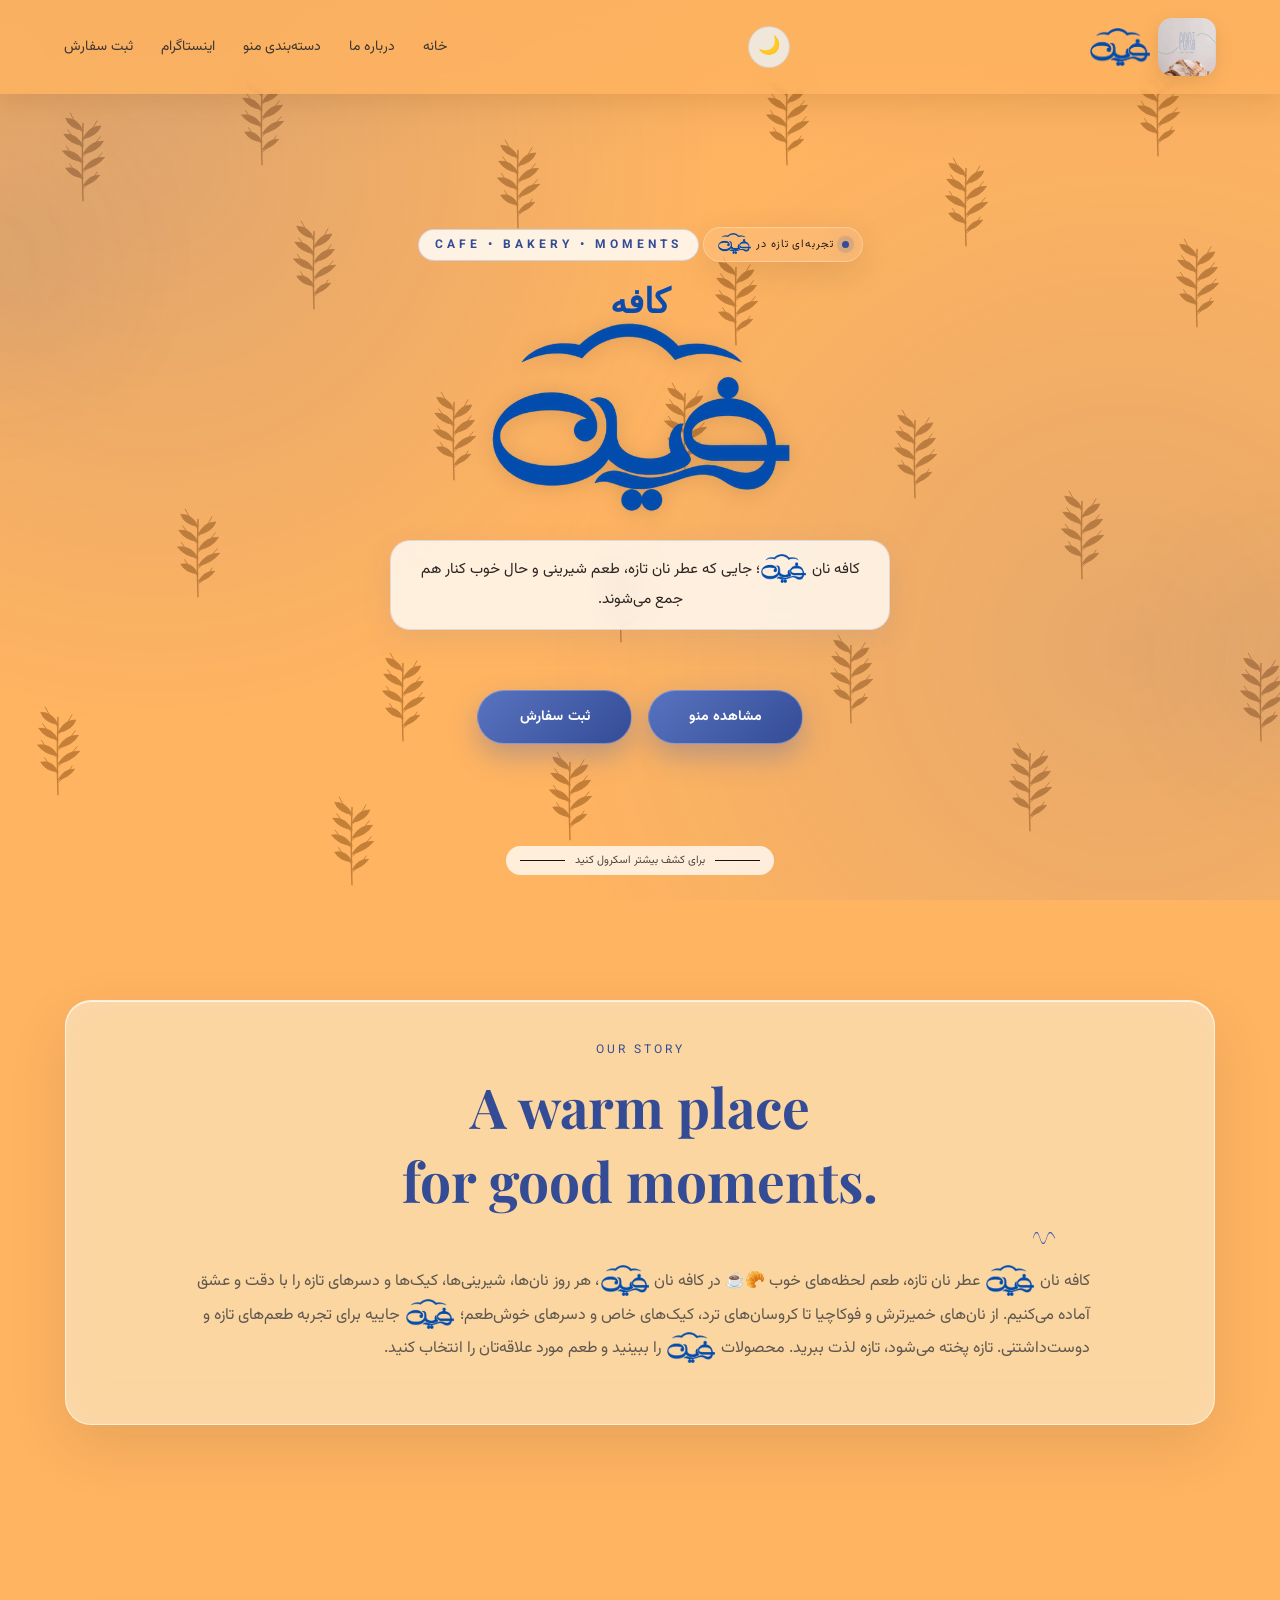
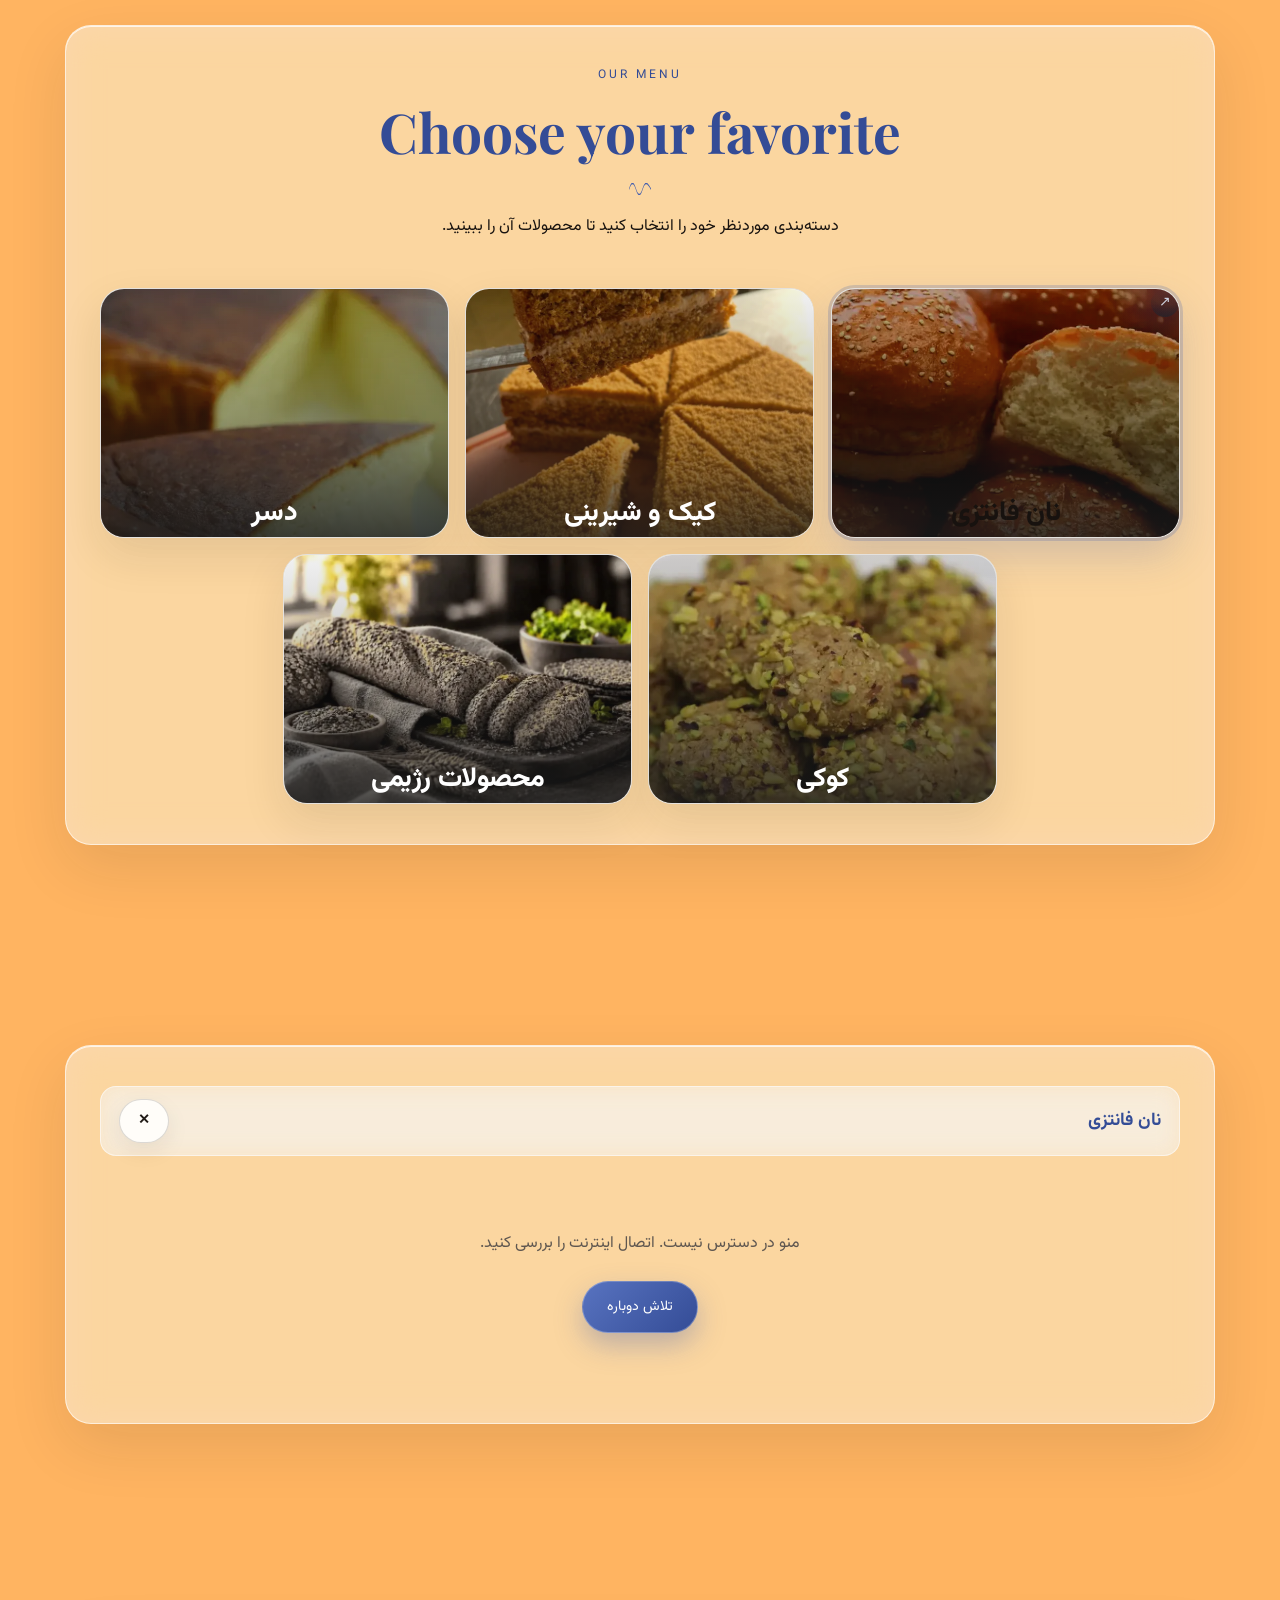
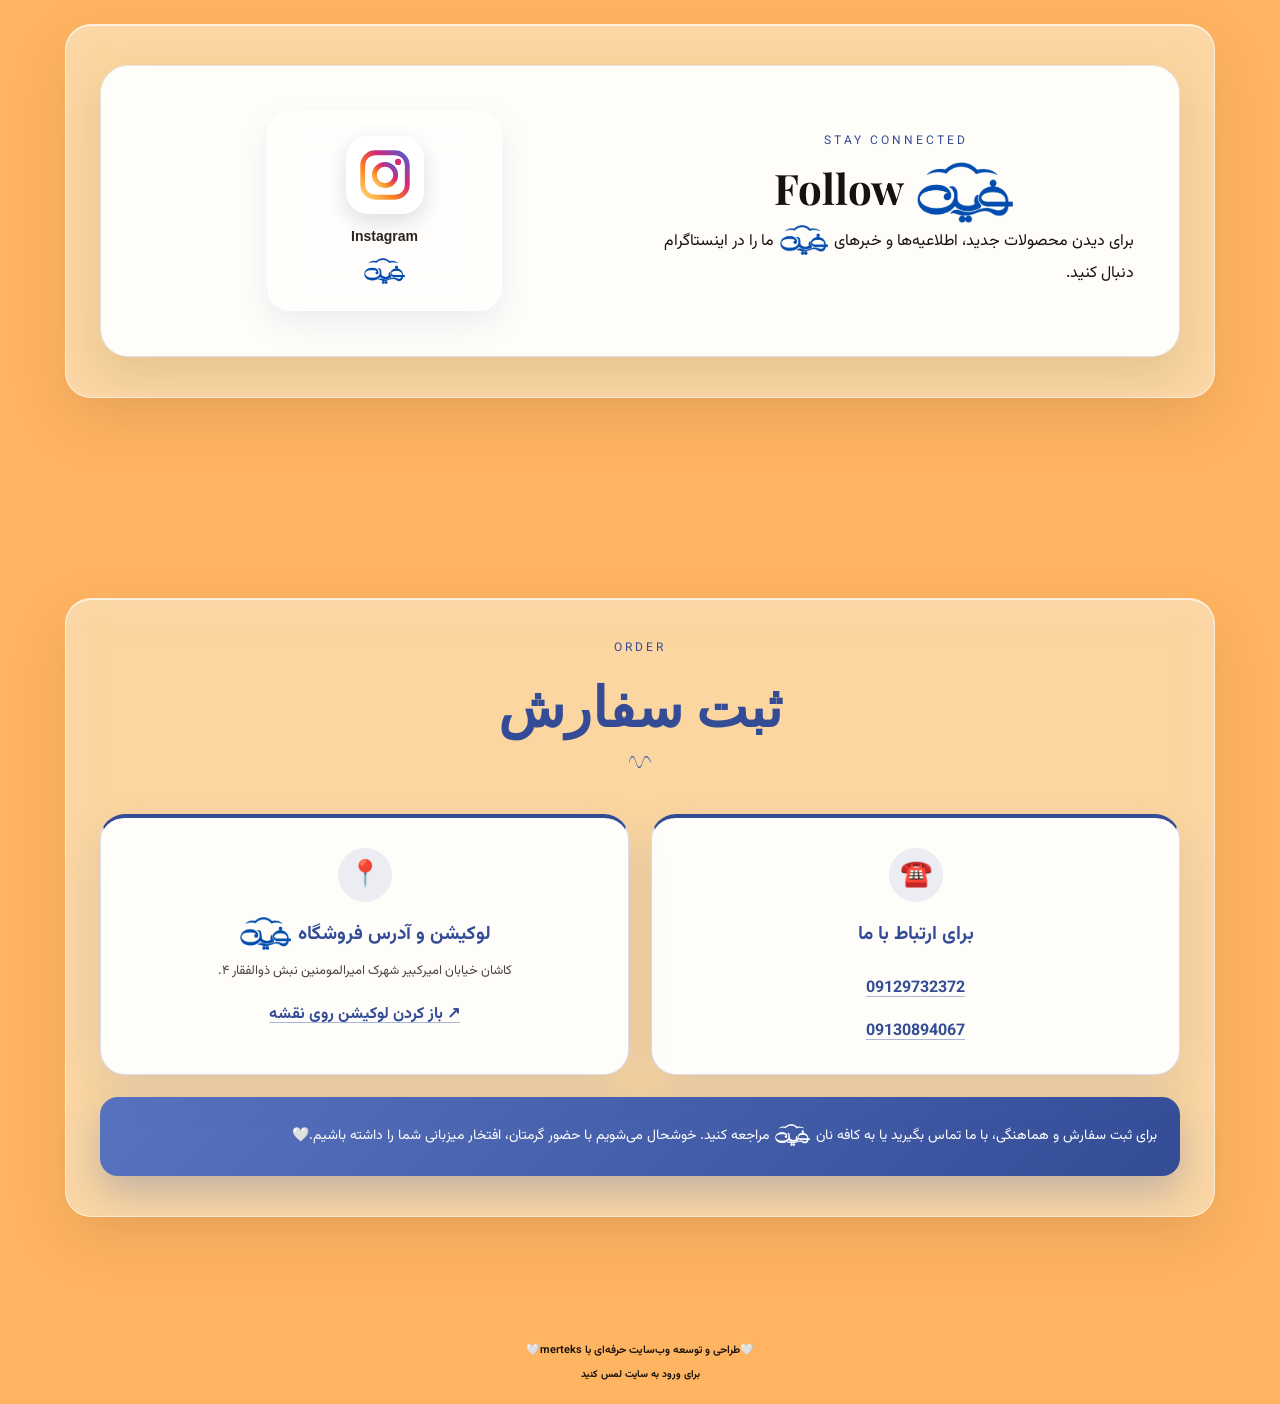
==== commit 90995667: "Update cafe website" ====
--- a/index.html
+++ b/index.html
@@ -17,7 +17,7 @@
 <link rel="preconnect" href="https://fonts.gstatic.com" crossorigin>
 <link rel="stylesheet" href="https://fonts.googleapis.com/css2?family=Vazirmatn:wght@400;500;600;700;800&family=Playfair+Display:wght@500;600;700&display=swap">
 <link rel="stylesheet" href="https://fonts.googleapis.com/css2?family=Noto+Nastaliq+Urdu:wght@700&text=%D9%83%D8%A7%D9%81%D9%87%DA%A9%D8%A7%D9%81%D9%87&display=swap">
-<link rel="stylesheet" href="css/style.min.css?v=17">
+<link rel="stylesheet" href="css/style.min.css?v=18">
 </head>
 
 <body>
@@ -331,7 +331,7 @@
 <div class="ferin-premium-light two" aria-hidden="true"></div>
 
 <script src="js/supabase.js"></script>
-<script src="js/shared.min.js?v=17"></script>
-<script src="js/app.min.js?v=17" defer></script>
+<script src="js/shared.min.js?v=18"></script>
+<script src="js/app.min.js?v=18" defer></script>
 </body>
 </html>
--- a/css/style.min.css
+++ b/css/style.min.css
@@ -1 +1 @@
-*{margin:0;padding:0}body{font-family:Vazirmatn,sans-serif}a{text-decoration:none;color:inherit}button{font-family:inherit}img{display:block}#intro{align-items:center;justify-content:center}.intro-inner{text-align:center}.intro-small{font-size:12px;letter-spacing:5px;text-transform:uppercase;opacity:.6;margin-bottom:18px;direction:ltr}.intro-title{font-family:Playfair Display,serif;font-size:clamp(52px,11vw,110px);font-weight:600;letter-spacing:-2px}.intro-line{width:0;height:1px;margin:22px auto 0;animation:lineGrow 1.1s ease forwards .35s}@keyframes lineGrow{to{width:150px}}.intro-dot{width:6px;height:6px;border-radius:50%;margin:18px auto 0;animation:pulse 1s infinite}@keyframes pulse{50%{transform:scale(1.7);opacity:.4}}.nav{top:0;left:0;right:0;padding:18px 5%;display:flex;align-items:center;justify-content:space-between}.nav.scrolled{box-shadow:0 8px 30px #00000012;padding-top:12px;padding-bottom:12px}.brand-logo{width:58px;height:58px;object-fit:cover;border-radius:14px;box-shadow:0 6px 20px #0000001a;background:#fff}.logo-wrap{display:flex;align-items:center}.theme-toggle{width:42px;height:42px;border:1px solid var(--line);border-radius:50%;display:flex;align-items:center;justify-content:center;cursor:pointer;font-size:18px}.theme-toggle:hover{transform:rotate(12deg) scale(1.05)}.nav-actions{display:flex;align-items:center;gap:10px}.nav-links{display:flex;gap:28px;align-items:center}.nav-links a{font-size:14px}.hero{min-height:100svh;position:relative;display:flex;align-items:center;overflow:hidden}.hero-content{width:min(1100px,90%);margin:auto;padding-top:70px}.eyebrow{font-size:12px;letter-spacing:4px;margin-bottom:18px}.hero h1{font-family:Playfair Display,serif;font-size:clamp(62px,10vw,130px);line-height:.95;direction:ltr}.hero p{max-width:500px;margin:28px 0 32px;font-size:15px}.hero-buttons{display:flex;flex-wrap:wrap}.btn{display:inline-flex;align-items:center;justify-content:center;padding:14px 24px;border-radius:40px;font-size:14px;transition:.3s;cursor:pointer}.scroll-indicator{font-size:11px;display:flex;gap:10px;align-items:center}.scroll-indicator span{width:45px;height:1px}section{padding:100px 5%}.container{width:min(1150px,100%)}.section-head{margin-bottom:45px}.section-kicker{font-size:12px;letter-spacing:3px;margin-bottom:10px}.section-title{font-family:Playfair Display,serif;font-size:clamp(34px,5vw,55px);direction:ltr}.section-text{margin:15px auto 0;max-width:620px;line-height:2}.about-grid{gap:55px;align-items:center}.about-copy .section-title{margin-bottom:20px}.about-copy p{line-height:2.1;margin-bottom:18px}.category{text-align:center;cursor:pointer}.category:hover,.category.active{transform:translateY(-5px)}.menu-section{display:none}.menu-section.visible{display:block}.menu-toolbar{margin-bottom:25px;flex-wrap:wrap}.current-category{font-size:18px;font-weight:700}.products-count{font-size:12px}.empty{grid-column:1/-1;text-align:center;padding:50px;color:var(--muted)}.notice{border-radius:28px;padding:45px;display:grid;grid-template-columns:1fr 1fr;gap:35px}.notice h2{font-family:Playfair Display,serif;font-size:42px;direction:ltr}.notice p{line-height:2;margin-top:10px}.notice-box span{font-size:14px;line-height:2}.order-grid{display:grid;grid-template-columns:1fr 1fr;gap:22px}.order-card{border-radius:25px;padding:30px}.order-card:hover{transform:translateY(-4px)}.order-icon{margin-bottom:18px}.order-card h3{font-size:19px;margin-bottom:9px}.order-card p{font-size:13px;line-height:2}.order-link{display:inline-block;margin-top:18px;direction:ltr}.order-note{grid-column:1/-1;padding:23px;border-radius:18px;font-size:14px}:root{--paper: #fffdf9;--line: rgba(23,18,15,.1);--hero-text: #17120f}.scroll-indicator span{background:var(--hero-text)}body.dark{--paper: #1b1715;--line: rgba(255,255,255,.11);--hero-text: #fffaf4}@media(max-width:850px){.brand-logo{width:50px;height:50px}.about-grid,.notice,.order-grid{grid-template-columns:1fr}.order-note{grid-column:auto}}@media(max-width:560px){.notice{padding:30px 23px}.notice h2{font-size:34px}}.intro-logo{width:82px;height:82px;object-fit:contain;display:block;margin:0 auto 20px;border-radius:12px;opacity:0;transform:translateY(8px) scale(.94);animation:introLogoIn .8s ease forwards .08s}@keyframes introLogoIn{to{opacity:1;transform:translateY(0) scale(1)}}body,.nav,.nav.scrolled,.nav-links,.hero,.about-grid,.about-image,.categories,.category,.menu-section,.product-card,.notice-wrap,.notice,.notice-box,.order-section,.order-card,.order-note,.feature,footer,.theme-toggle{transition:background-color .45s ease,color .45s ease,border-color .45s ease,box-shadow .45s ease,opacity .45s ease}body:not(.dark) .scroll-indicator span{background:#17120f}@media(max-width:850px){.nav-links a:not(.order-nav):after{content:"";position:absolute;right:10%;left:10%;bottom:2px;height:1px;transform:scaleX(0)}.nav-links a:hover:after{transform:scaleX(1)}}.hero-content>*{opacity:0;animation:heroRise .9s cubic-bezier(.22,1,.36,1) forwards}.hero-content .eyebrow{animation-delay:.15s}.hero-content p{animation-delay:.4s}.hero-content .hero-buttons{animation-delay:.54s}@keyframes heroRise{0%{opacity:0;transform:translateY(24px)}to{opacity:1;transform:translateY(0)}}.hero:after{border-radius:50%}.theme-toggle{position:relative;overflow:hidden}.theme-toggle:after{content:"";position:absolute;inset:0;border-radius:50%;background:#4660ae2e;transform:scale(0);transition:transform .35s ease}.theme-toggle:active:after{transform:scale(1)}.notice .instagram-box{width:min(235px,72%);min-height:185px;margin:0 auto;padding:24px 18px;border-radius:24px;display:flex;flex-direction:column;align-items:center;justify-content:center;gap:8px;text-decoration:none;box-shadow:0 12px 30px #4660ae1a}.instagram-box-label{font-family:Instagram Sans,Helvetica Neue,Arial,sans-serif;font-weight:700;direction:ltr}.instagram-box-handle{direction:ltr}.notice .instagram-box:hover{box-shadow:0 20px 45px #4660ae2b}@media(max-width:560px){.notice .instagram-box{width:210px;min-height:170px;padding:20px 16px}}#intro:before{content:"";position:absolute;inset:0;z-index:-1}html,body{width:100%!important;max-width:100%!important;margin:0!important;padding:0!important}#intro{min-width:0!important;max-width:none!important;box-sizing:border-box!important}.hero,.nav,.about,.categories,.menu-section,.notice-wrap,.order-section,footer{max-width:100%;overflow-x:clip}@media(max-width:850px){.nav-links{overflow-x:hidden!important;justify-content:flex-start!important}.nav-links a{align-items:center!important;justify-content:center!important;min-height:52px!important;width:100%!important;box-sizing:border-box!important;flex:0 0 auto!important;margin:0!important}.nav:after{content:"";position:fixed;inset:0;z-index:-1;opacity:0;pointer-events:none;transition:opacity .25s ease}}.instagram-box{background:#f3e8dc!important}.instagram-box strong,.instagram-box span{color:#211b17!important}@media(max-width:850px){.nav:after{background:#ffffff9e!important}}html,body{color-scheme:light!important}body,main,section,header,footer,nav,article,aside,.hero,.about,.categories,.menu-section,.notice,.notice-wrap,.order-section,.order-card,.features,.feature,.category,.product-card,.nav-links,#intro,.intro-inner{transition:background-color .35s ease,color .35s ease,border-color .35s ease,box-shadow .35s ease!important}body:not(.dark),body:not(.dark) main,body:not(.dark) section,body:not(.dark) .about,body:not(.dark) .categories,body:not(.dark) .menu-section,body:not(.dark) .notice-wrap,body:not(.dark) .order-section,body:not(.dark) footer{color:#211b17!important}body:not(.dark) .nav-links a,body:not(.dark) .logo-text,body:not(.dark) .section-title,body:not(.dark) .section-text,body:not(.dark) .product-name,body:not(.dark) .product-desc,body:not(.dark) .products-count,body:not(.dark) .about-copy,body:not(.dark) .about-copy p,body:not(.dark) .feature,body:not(.dark) .feature span,body:not(.dark) .category,body:not(.dark) .notice,body:not(.dark) .notice-box,body:not(.dark) .order-card,body:not(.dark) .order-card h3,body:not(.dark) .order-card p{color:#211b17!important}body:not(.dark) .category,body:not(.dark) .product-card,body:not(.dark) .notice,body:not(.dark) .order-card,body:not(.dark) .feature{background:#fffdf9!important;border-color:#211b171f!important}html:has(body.dark),body.dark,body.dark main,body.dark section,body.dark .about,body.dark .categories,body.dark .menu-section,body.dark .notice-wrap,body.dark .order-section,body.dark footer{color:#f5eee7!important}body.dark .nav-links a,body.dark .logo-text,body.dark .section-title,body.dark .section-text,body.dark .product-name,body.dark .product-desc,body.dark .products-count,body.dark .about-copy,body.dark .about-copy p,body.dark .feature,body.dark .feature span,body.dark .category,body.dark .notice,body.dark .notice-box,body.dark .order-card,body.dark .order-card h3,body.dark .order-card p{color:#f5eee7!important}body.dark .category,body.dark .product-card,body.dark .notice,body.dark .order-card,body.dark .feature{background:#171310!important}body:not(.dark) input,body:not(.dark) textarea,body:not(.dark) select{background:#fffdf9!important;color:#211b17!important;border-color:#211b1724!important}body.dark input,body.dark textarea,body.dark select{background:#171310!important;color:#f5eee7!important;border-color:#ffffff1f!important}body.dark #intro .intro-inner,body.dark #intro h1,body.dark #intro p,body.dark #intro span{color:#f5eee7!important}.nav-links a[href*=order],.nav-links a[href*=\633\641\627\631\634],.nav-links .order-link,.nav-links .order-btn,.nav-links .nav-order{padding:0!important;font-weight:inherit!important;transform:none!important}body:not(.dark) .nav-links a[href*=order],body:not(.dark) .nav-links a[href*=\633\641\627\631\634],body:not(.dark) .nav-links .order-link,body:not(.dark) .nav-links .order-btn,body:not(.dark) .nav-links .nav-order,body.dark .nav-links a[href*=order],body.dark .nav-links a[href*=\633\641\627\631\634],body.dark .nav-links .order-link,body.dark .nav-links .order-btn,body.dark .nav-links .nav-order{background:transparent!important;border:none!important;box-shadow:none!important;border-radius:0!important}.hero:before{content:"";position:absolute;width:520px;height:520px;border-radius:50%;background:radial-gradient(circle,rgba(70,96,174,.14),transparent 68%);top:-190px;right:-130px;filter:blur(4px);animation:ferinOrb 10s ease-in-out infinite;pointer-events:none;z-index:-1}.hero:after{width:360px;height:360px;border:1px solid rgba(70,96,174,.18);box-shadow:0 0 80px #4660ae12;animation:ferinOrb2 9s ease-in-out infinite}@keyframes ferinOrb{0%,to{transform:translateZ(0) scale(1)}50%{transform:translate3d(-55px,45px,0) scale(1.12)}}@keyframes ferinOrb2{0%,to{transform:translateZ(0) scale(1)}50%{transform:translate3d(55px,-35px,0) scale(1.12)}}.hero h1{animation:heroTitleIn 1s cubic-bezier(.22,1,.36,1) .25s both,heroTitleFloat 6s ease-in-out 1.5s infinite}@keyframes heroTitleIn{0%{opacity:0;transform:translateY(28px) scale(.97);filter:blur(7px)}to{opacity:1;transform:translateY(0) scale(1);filter:blur(0)}}@keyframes heroTitleFloat{0%,to{transform:translateY(0)}50%{transform:translateY(-4px)}}.section-head .section-title,.about-copy .section-title{position:relative}.section-head .section-title:after,.about-copy .section-title:after{content:"";display:block;transform:scaleX(.25);transition:transform .8s cubic-bezier(.22,1,.36,1)}.btn{isolation:isolate}.btn:before{content:"";position:absolute;top:0;left:-120%;width:70%;height:100%;background:linear-gradient(90deg,transparent,rgba(255,255,255,.34),transparent);transform:skew(-20deg);transition:left .7s ease;pointer-events:none;z-index:-1}.btn:hover:before{left:140%}.nav{animation:navDrop .8s cubic-bezier(.22,1,.36,1) both}@keyframes navDrop{0%{opacity:0;transform:translateY(-18px)}to{opacity:1;transform:translateY(0)}}.nav-links a{position:relative}.nav-links a:not(.order-nav):after{transition:transform .35s cubic-bezier(.22,1,.36,1),opacity .35s ease!important;transform-origin:center!important}.feature,.category,.product-card,.order-card,.notice-box{will-change:transform}.category .icon,.order-icon{transition:transform .45s cubic-bezier(.22,1,.36,1)}.category:hover .icon,.order-card:hover .order-icon{transform:translateY(-5px) rotate(-4deg) scale(1.1)}.product-image:after{transform:translate(-120%);transition:transform .8s ease}.product-card:hover .product-image:after{transform:translate(120%)}.scroll-indicator{animation:scrollHint 2.2s ease-in-out infinite}@keyframes scrollHint{0%,to{opacity:.55;transform:translate(-50%)}50%{opacity:1;transform:translate(-50%,5px)}}.instagram-box{transition:transform .5s cubic-bezier(.22,1,.36,1),box-shadow .5s ease!important}.instagram-box:hover{transform:translateY(-8px) scale(1.015)!important}@media(max-width:560px){.hero:before{width:330px;height:330px}.hero:after{width:230px;height:230px}}@media(prefers-reduced-motion:reduce){.hero h1,.hero:before,.hero:after,.scroll-indicator,.nav{animation:none!important}}.hero-buttons{justify-content:center!important;width:100%;margin:28px auto 0;gap:16px}.hero-buttons .btn{min-width:155px;min-height:52px;padding:15px 28px;font-weight:700;letter-spacing:.1px}.instagram-box{overflow:visible!important}.instagram-icon-wrap{width:78px;height:78px;flex:0 0 78px;display:flex;align-items:center;justify-content:center;border-radius:22px;background:#fff;box-shadow:0 8px 22px #00000021;overflow:visible}.instagram-svg{width:62px;height:62px;display:block;flex:none;overflow:visible}.notice .instagram-box:hover .instagram-icon-wrap{transform:scale(1.06) rotate(-2deg);box-shadow:0 12px 28px #0000002e}.instagram-icon-wrap,.instagram-svg{transition:transform .4s cubic-bezier(.22,1,.36,1),box-shadow .4s ease}@media(max-width:600px){.hero-buttons{flex-direction:column}.hero-buttons .btn{min-width:0}}@media(prefers-reduced-motion:reduce){.hero-buttons .btn,.instagram-icon-wrap,.instagram-svg{transition:none!important}}.about-grid{grid-template-columns:1fr!important;max-width:900px;margin:0 auto}.about-copy{width:100%}@media(max-width:900px){.about-grid{grid-template-columns:1fr!important}}.categories .category,.categories .category h3,.categories .category p,.categories .category span,.categories .category small,.categories .category .icon{color:#17120f!important}body.dark .categories .category,body.dark .categories .category h3,body.dark .categories .category p,body.dark .categories .category span,body.dark .categories .category small,body.dark .categories .category .icon{color:#fff!important}body.dark .categories .category:hover,body.dark .categories .category.active{background:#2a2420!important;color:#fff!important}body.dark .categories .category:hover h3,body.dark .categories .category.active h3,body.dark .categories .category:hover p,body.dark .categories .category.active p,body.dark .categories .category:hover span,body.dark .categories .category.active span,body.dark .categories .category:hover small,body.dark .categories .category.active small,body.dark .categories .category:hover .icon,body.dark .categories .category.active .icon,body.dark .categories .category:hover svg,body.dark .categories .category.active svg{color:#fff!important;fill:currentColor}body:not(.dark) .about h1,body:not(.dark) .about h2,body:not(.dark) .about h3,body:not(.dark) .about p,body:not(.dark) .about li,body:not(.dark) .categories h1,body:not(.dark) .categories h2,body:not(.dark) .categories h3,body:not(.dark) .categories p,body:not(.dark) .menu-section h1,body:not(.dark) .menu-section h2,body:not(.dark) .menu-section h3,body:not(.dark) .menu-section h4,body:not(.dark) .menu-section p,body:not(.dark) .notice-wrap h1,body:not(.dark) .notice-wrap h2,body:not(.dark) .notice-wrap h3,body:not(.dark) .notice-wrap p,body:not(.dark) .order-section h1,body:not(.dark) .order-section h2,body:not(.dark) .order-section h3,body:not(.dark) .order-section h4,body:not(.dark) .order-section p,body:not(.dark) footer h1,body:not(.dark) footer h2,body:not(.dark) footer h3,body:not(.dark) footer p,body:not(.dark) footer a,body:not(.dark) footer span{color:#17120f!important}body.dark .about h1,body.dark .about h2,body.dark .about h3,body.dark .about p,body.dark .about li,body.dark .categories h1,body.dark .categories h2,body.dark .categories h3,body.dark .categories p,body.dark .menu-section h1,body.dark .menu-section h2,body.dark .menu-section h3,body.dark .menu-section h4,body.dark .menu-section p,body.dark .notice-wrap h1,body.dark .notice-wrap h2,body.dark .notice-wrap h3,body.dark .notice-wrap p,body.dark .order-section h1,body.dark .order-section h2,body.dark .order-section h3,body.dark .order-section h4,body.dark .order-section p,body.dark footer h1,body.dark footer h2,body.dark footer h3,body.dark footer p,body.dark footer a,body.dark footer span{color:#fff!important}body.dark .notice .instagram-box{background:linear-gradient(145deg,#261b35,#171521 55%,#20162d)!important;border:1px solid rgba(143,162,230,.38)!important;color:#fff!important;box-shadow:0 18px 45px #00000061,0 0 28px #d6297614!important}body.dark .instagram-icon-wrap{background:linear-gradient(145deg,#30233f,#17131f)!important;border:1px solid rgba(255,255,255,.12);box-shadow:0 10px 28px #00000059!important}body.dark .notice .instagram-box:hover{border-color:#8fa2e6b8!important;box-shadow:0 24px 55px #00000075,0 0 32px #d629761f!important}body:not(.dark) .notice .instagram-box{color:#17120f!important}.intro-title,.intro-title *{background:none!important;-webkit-text-fill-color:var(--gold)!important;-webkit-background-clip:initial!important;background-clip:initial!important}.hero h1,.hero h1 span,.hero h1 *{-webkit-text-fill-color:var(--gold)!important;-webkit-background-clip:initial!important}body.dark .order-note{box-shadow:0 10px 30px #00000038}body:not(.dark) .order-section .order-card .order-link{text-decoration:underline;text-underline-offset:4px}:root{--blue: #344c96;--blue-strong: #344c96;--blue-deep: #344c96;--gold-hi: #344c96}body.dark{--blue-strong: #c9d3f2;--gold-hi: #c9d3f2}.intro-bg{position:absolute;inset:-4%;background-image:url(../assets/images/embedded-9b1c095a3330.jpg);background-size:cover;background-position:center 55%;transform:scale(1.08);animation:introKenBurns 14s ease-out both;will-change:transform}@keyframes introKenBurns{0%{transform:scale(1.16) translate3d(0,1.2%,0)}to{transform:scale(1.02) translateZ(0)}}.intro-veil{position:absolute;inset:0}.intro-grain{position:absolute;inset:0;opacity:.05;background-image:url("data:image/svg+xml;utf8,%3Csvg xmlns='http://www.w3.org/2000/svg' width='140' height='140'%3E%3Cfilter id='n'%3E%3CfeTurbulence type='fractalNoise' baseFrequency='.85' numOctaves='3'/%3E%3C/filter%3E%3Crect width='140' height='140' filter='url(%23n)'/%3E%3C/svg%3E");mix-blend-mode:overlay;pointer-events:none}#intro .intro-inner{position:relative;z-index:2;display:flex;flex-direction:column;align-items:center;justify-content:center;padding:34px 30px 30px;border-radius:26px;background:#f7f4ef12;border:1px solid rgba(247,244,239,.16);box-shadow:0 30px 90px #00000073,inset 0 1px #ffffff24;backdrop-filter:blur(14px) saturate(120%);-webkit-backdrop-filter:blur(14px) saturate(120%);animation:introPanelIn 1s cubic-bezier(.22,1,.36,1) both}@keyframes introPanelIn{0%{opacity:0;transform:perspective(1200px) translateY(26px) rotateX(6deg)}to{opacity:1;transform:perspective(1200px) translateY(0) rotateX(0)}}#intro .intro-logo{filter:drop-shadow(0 12px 30px rgba(0,0,0,.5))}#intro .intro-title{text-shadow:0 6px 30px rgba(0,0,0,.45)}#intro .intro-small{color:#f7f4efb8!important}#intro .intro-line{background:#4660aed9!important}#intro .intro-dot{background:#4660aef2!important}@media(max-width:560px){#intro .intro-inner{padding:26px 20px 24px;border-radius:22px}}#intro .intro-title,#intro .intro-title *{color:var(--gold-hi)!important;-webkit-text-fill-color:var(--gold-hi)!important}.hero h1,.hero h1 span,.hero h1 *{-webkit-text-fill-color:var(--gold-hi)!important;-webkit-background-clip:initial!important}.hero .hero-buttons .btn,.hero-buttons .btn{transition:background-color .3s ease,color .3s ease,border-color .3s ease,transform .3s ease,box-shadow .3s ease}.hero-buttons .btn-primary,body:not(.dark) .hero .hero-buttons .btn-primary,body.dark .hero .hero-buttons .btn-primary{-webkit-text-fill-color:#ffffff!important}body.dark .hero-buttons .btn-primary{-webkit-text-fill-color:#12100f!important}.hero-buttons .btn:hover,.hero-buttons .btn:focus-visible{-webkit-text-fill-color:#17120f!important;transform:translateY(-3px)}.nav-links a{transition:color .28s ease}body:not(.dark) .nav-links a,body:not(.dark) .nav.scrolled .nav-links a,body.dark .nav-links a,body.dark .nav.scrolled .nav-links a{-webkit-text-fill-color:var(--blue)!important}.nav-links a:hover,.nav-links a:focus-visible,.nav-links a[aria-current=page],.nav-links a.active{-webkit-text-fill-color:var(--gold-hi)!important}.nav-links a:not(.order-nav):after{background:var(--blue)!important}.product-card .product-name,body:not(.dark) .product-card .product-name,body.dark .product-card .product-name{-webkit-text-fill-color:var(--blue)!important}.product-card .product-price,body:not(.dark) .product-card .product-price,body.dark .product-card .product-price{-webkit-text-fill-color:var(--blue-strong)!important}.product-card .product-desc,body:not(.dark) .product-card .product-desc,body.dark .product-card .product-desc{-webkit-text-fill-color:var(--blue)!important}.category.active,.category[aria-pressed=true],.category.is-active{-webkit-text-fill-color:#ffffff!important}body.dark .category.active,body.dark .category[aria-pressed=true],body.dark .category.is-active{-webkit-text-fill-color:#12100f!important}.category.active *,.category[aria-pressed=true] *,.category.is-active *{-webkit-text-fill-color:currentColor!important}.category:hover:not(.active){border-color:var(--gold-hi)!important}.order-card .order-link,body:not(.dark) .order-card .order-link,body.dark .order-card .order-link{-webkit-text-fill-color:var(--blue)!important}.order-card .order-link:hover{-webkit-text-fill-color:var(--gold-hi)!important}body.dark .section-title,body.dark .current-category{-webkit-text-fill-color:var(--blue-strong)!important}body:not(.dark) .section-title,body:not(.dark) .current-category{-webkit-text-fill-color:var(--blue-deep)!important}.products-count{-webkit-text-fill-color:var(--blue)!important}@media(max-width:850px){.nav .nav-links{position:fixed!important;z-index:12001!important;top:calc(var(--nav-height,76px) + 12px)!important;right:14px!important;left:14px!important;width:auto!important;max-height:calc(100dvh - var(--nav-height,76px) - 30px)!important;overflow-y:auto!important;margin:0!important;padding:16px!important;flex-direction:column!important;align-items:stretch!important;gap:4px!important;border-radius:20px!important;border:1px solid var(--line)!important;visibility:hidden!important;opacity:0!important;transform:translateY(-10px)!important;pointer-events:none!important;transition:opacity .28s ease,transform .28s ease,visibility .28s ease!important}.nav .nav-links a{position:relative!important;z-index:12002!important;pointer-events:auto!important;display:flex!important;padding:10px 14px!important;border-radius:12px;-webkit-text-fill-color:var(--blue)!important}body.dark .nav .nav-links a{-webkit-text-fill-color:var(--blue-strong)!important}.nav .nav-links a:hover{-webkit-text-fill-color:var(--gold-hi)!important}.nav .nav-links a:not(.order-nav):after{display:none!important}}@media(prefers-reduced-motion:reduce){.hero-buttons .btn,.nav-links,.nav-links a,.category,.menu-btn{transition:none!important}}.product-grid{display:flex;flex-direction:column}.product-card{display:grid;grid-template-columns:1fr 264px;gap:0;min-height:208px;-webkit-backdrop-filter:blur(18px) saturate(150%)}.product-card:hover{transform:translateY(-3px)}body.dark .product-card:hover{box-shadow:0 16px 34px #00000080}.product-card .product-image{order:2;position:relative;min-height:208px;background:#e9e2d8}.product-card .product-image img{display:block}.product-card .product-image:after{content:"";position:absolute;inset:0;background:linear-gradient(90deg,#ffffff4d,#fff0 38%);pointer-events:none}body.dark .product-card .product-image:after{background:linear-gradient(90deg,#1c1c1c6b,#1c1c1c00 42%)}.product-card .p-body{order:1;display:grid;grid-template-columns:minmax(0,1fr) auto;grid-template-areas:"name price" "desc price";align-content:center;align-items:center;column-gap:24px;row-gap:9px;padding:22px 26px}.product-card .product-name{grid-area:name;font-weight:800;line-height:1.45;margin:0}.product-card .product-desc{grid-area:desc;margin:0;font-size:14px;line-height:1.7;white-space:nowrap;overflow:hidden;text-overflow:ellipsis}.product-card .p-price{grid-area:price;display:flex;flex-direction:column;align-items:flex-end;gap:1px;padding-inline-start:18px;border-inline-start:1px dashed rgba(28,28,28,.13)}body.dark .product-card .p-price{border-inline-start-color:#ffffff24}.p-old{font-size:13px;text-decoration:line-through;text-decoration-thickness:1px}.product-card .product-price{font-weight:900;white-space:nowrap;display:inline-flex;align-items:baseline;gap:4px}.product-card .product-price em{font-size:10px;font-weight:600;font-style:normal;color:var(--muted)}body.dark .product-card .product-price em{color:#b9afa5}@keyframes ferinCardIn{0%{opacity:0;transform:translateY(10px)}to{opacity:1;transform:none}}:root{--cafe-ferin-blue: #344c96}.hero h1,.hero h1 *,.hero h1 span{color:var(--cafe-ferin-blue)!important;-webkit-text-fill-color:var(--cafe-ferin-blue)!important;background:none!important;background-image:none!important;-webkit-background-clip:initial!important;background-clip:initial!important}#intro .intro-title,body.dark .cafe-brand,body.dark .cafe-brand *,body.dark .hero h1,body.dark .hero h1 *,body.dark #intro .intro-title{color:var(--cafe-ferin-blue)!important;-webkit-text-fill-color:var(--cafe-ferin-blue)!important}.product-card .p-body,.product-card .product-name,.product-card .product-desc,.product-card .p-price{min-width:0}.product-card .product-name{white-space:normal;overflow:visible;text-overflow:clip;overflow-wrap:anywhere;word-break:normal}@media(max-width:850px){.product-grid{width:100%}.product-card{width:100%;grid-template-columns:minmax(0,1fr) minmax(150px,38%);min-height:184px}.product-card .product-image{min-height:184px}.product-card .p-body{padding:16px 14px;column-gap:10px;row-gap:8px}.product-card .product-name{line-height:1.55;display:-webkit-box;-webkit-box-orient:vertical;-webkit-line-clamp:3;line-clamp:3;overflow:hidden}.product-card .product-desc{white-space:normal;line-height:1.6;display:-webkit-box;-webkit-box-orient:vertical;-webkit-line-clamp:2;line-clamp:2;overflow:hidden}.product-card .p-price{min-width:96px;padding-inline-start:10px}}@media(max-width:600px){.product-card .product-name{-webkit-line-clamp:3;line-clamp:3}}@media(max-width:430px){.product-card .product-name{-webkit-line-clamp:3;line-clamp:3}.product-card .p-price{width:100%;border-inline-start:0;align-items:flex-start;gap:2px}}.product-grid,.product-card,.product-card .p-body{max-width:100%}.product-card,.category,.notice,.order-card,.feature,.notice-box{position:relative;backdrop-filter:blur(16px) saturate(135%);-webkit-backdrop-filter:blur(16px) saturate(135%);background-color:#ffffff8c!important;border:1px solid rgba(255,255,255,.65)!important;box-shadow:0 18px 44px #1c1c1c1a,inset 0 1px #ffffffd9;transform-style:preserve-3d;overflow:hidden}.product-card:before,.category:before,.notice-box:before,.order-card:before,.feature:before{content:"";position:absolute;top:0;bottom:0;width:55%;left:-140%;transform:skew(-18deg);transition:left .85s cubic-bezier(.22,1,.36,1);pointer-events:none;z-index:3}.product-card:hover:before,.category:hover:before,.notice-box:hover:before,.order-card:hover:before,.feature:hover:before{left:150%}.product-card,.category{--rx: 0deg;--ry: 0deg;--tz: 0px;transform:perspective(900px) rotateX(var(--rx)) rotateY(var(--ry)) translateZ(var(--tz))}.product-card:hover,.category:hover{--tz: 14px;box-shadow:0 30px 70px #1c1c1c33,inset 0 1px #ffffffe6}.product-card .product-image,.product-card .product-info,.category .icon,.category h3{transform:translateZ(26px);transition:transform .5s cubic-bezier(.22,1,.36,1)}.product-card:hover .product-image,.product-card:hover .product-info,.category:hover .icon,.category:hover h3{transform:translateZ(46px)}body.dark .product-card,body.dark .category,body.dark .notice,body.dark .order-card,body.dark .feature,body.dark .notice-box{background-color:#1c1c1c8c!important;border-color:#c9d3f233!important;box-shadow:0 20px 50px #0000008c,inset 0 1px #ffffff12}body.dark .product-card:before,body.dark .category:before,body.dark .notice-box:before,body.dark .order-card:before,body.dark .feature:before{background:linear-gradient(100deg,transparent,rgba(255,255,255,.14),transparent)}.hero{--mx: 0px;--my: 0px;perspective:1100px}.hero-content{transition:transform .6s cubic-bezier(.22,1,.36,1);will-change:transform}body:after{content:"";position:fixed;inset:0;pointer-events:none;z-index:0;background:radial-gradient(circle at 12% 18%,rgba(70,96,174,.16),transparent 42%),radial-gradient(circle at 88% 72%,rgba(70,96,174,.13),transparent 46%);animation:ferinOrbs 16s ease-in-out infinite alternate}@keyframes ferinOrbs{0%{transform:translateZ(0) scale(1)}to{transform:translate3d(-18px,-26px,0) scale(1.06)}}@media(prefers-reduced-motion:reduce){.product-card,.category,.hero-content,body:after{transform:none!important;animation:none!important;transition:none!important}.product-card:before,.category:before,.notice-box:before,.order-card:before,.feature:before{display:none!important}}@media(max-width:850px){.product-card,.category{transform:none}}.about-grid,.order-grid,.notice,.menu-section .container,#categories .container,#about .container,#order .container{position:relative}#about .container,#categories .container,#menu .container,#order .container,#notice .container,footer .footer-inner{backdrop-filter:blur(18px) saturate(135%);-webkit-backdrop-filter:blur(18px) saturate(135%);background:#f7f4ef8c;border:1px solid rgba(255,255,255,.6);border-radius:26px;box-shadow:0 22px 60px #1c1c1c1a,inset 0 1px #ffffffbf;padding:40px 34px;margin:0 auto;transition:background-color .45s ease,border-color .45s ease,box-shadow .45s ease}body.dark #about .container,body.dark #categories .container,body.dark #menu .container,body.dark #order .container,body.dark #notice .container,body.dark footer .footer-inner{background:#1c1c1c85;border-color:#c9d3f229;box-shadow:0 24px 64px #0000008c,inset 0 1px #ffffff0f}@media(max-width:850px){#about .container,#categories .container,#menu .container,#order .container,#notice .container,footer .footer-inner{padding:26px 18px;border-radius:20px}}.category-grid{grid-template-columns:repeat(3,1fr)!important}.category{position:relative!important;min-height:250px!important;padding:0!important;overflow:hidden!important;border-radius:24px!important;display:flex!important;align-items:flex-end!important;justify-content:center!important}.category-photo{position:absolute;inset:0;background-size:cover;background-position:center;transform:scale(1.06);transition:transform 1s cubic-bezier(.22,1,.36,1),filter .6s ease;filter:saturate(.96) contrast(1.04);z-index:-1}.category:after{inset:0;z-index:0;pointer-events:none}.category:hover .category-photo,.category.active .category-photo{transform:scale(1.13);filter:saturate(1.06) contrast(1.08) brightness(.94)}.category-name{position:absolute;z-index:3;left:14px;right:14px;bottom:6px;display:block;font-size:clamp(20px,2.2vw,27px);font-weight:800;line-height:1.25;letter-spacing:-.2px;text-align:center;-webkit-text-fill-color:#fff;background:none;-webkit-background-clip:border-box;background-clip:border-box;text-shadow:none;filter:none;transition:none;transform:none}.category-shade{position:absolute;inset:0;z-index:1;pointer-events:none;background:linear-gradient(180deg,#1c1c1c0f,#1c1c1c47 52%,#1c1c1ccc);transition:background .5s ease}.category:hover .category-shade{background:linear-gradient(180deg,#1c1c1c05,#1c1c1c38,#1c1c1cbd)}.category:hover .category-name,.category.active .category-name{transform:none;filter:none}.category.active:after{background:linear-gradient(180deg,#1c1c1c00,#1c1c1c38 55%,#1c1c1cb3)}.product-grid{grid-template-columns:repeat(2,minmax(0,1fr))!important;gap:26px!important}.product-card{border-radius:26px!important;padding:0!important}.product-card .product-image{height:100%!important}.product-card .product-image img{width:100%;height:100%;object-fit:cover;transition:transform 1.1s cubic-bezier(.22,1,.36,1),filter .5s ease}.product-card:hover .product-image img{filter:saturate(1.05) brightness(1.02)}.product-card .product-name{font-size:19px!important}.product-card .product-price{font-size:16px!important}@media(max-width:560px){.category{min-height:190px!important}}.ferin-reveal{opacity:0;transform:translateY(26px)}.ferin-reveal.ferin-in{opacity:1;transform:translateY(0)}.section-head{transform-style:preserve-3d;perspective:900px}.section-title{transition:transform .6s cubic-bezier(.22,1,.36,1),text-shadow .6s ease}.section-head:hover .section-title{transform:translateZ(24px);text-shadow:0 10px 30px rgba(28,28,28,.18)}.menu-toolbar{backdrop-filter:blur(12px);-webkit-backdrop-filter:blur(12px);background:#f7f4ef73;border:1px solid rgba(255,255,255,.55);border-radius:16px;padding:12px 18px}body.dark .menu-toolbar{background:#1c1c1c73;border-color:#c9d3f229}@media(prefers-reduced-motion:reduce){.category-photo,.category-name,.product-card .product-image img{transition:none!important}}.ferin-field{position:fixed;inset:0;z-index:0;pointer-events:none;overflow:hidden}.ferin-field>*{position:absolute;inset:0}.ferin-grid{background-image:linear-gradient(to right,var(--field-line) 1px,transparent 1px),linear-gradient(to bottom,var(--field-line) 1px,transparent 1px);background-size:88px 88px;mask-image:radial-gradient(ellipse 92% 78% at 50% 42%,#000 26%,transparent 82%);-webkit-mask-image:radial-gradient(ellipse 92% 78% at 50% 42%,#000 26%,transparent 82%)}.ferin-bloom{background:radial-gradient(circle at 18% 24%,var(--field-glow) 0%,transparent 46%),radial-gradient(circle at 82% 76%,var(--field-glow) 0%,transparent 48%);animation:ferinBloom 26s ease-in-out infinite alternate}@keyframes ferinBloom{0%{transform:translateZ(0) scale(1)}to{transform:translate3d(-26px,-34px,0) scale(1.07)}}.ferin-shapes{opacity:var(--field-shape-opacity)}.ferin-shape{position:absolute;color:var(--field-shape);will-change:transform}.ferin-shape svg{display:block;width:100%;height:100%;fill:none;stroke:currentColor;stroke-width:1.6;stroke-linecap:round;stroke-linejoin:round}.ferin-shape--croissant{width:190px;height:190px;left:7%;top:16%;animation:ferinDrift1 34s ease-in-out infinite}.ferin-shape--cake{width:160px;height:160px;right:9%;top:24%;animation:ferinDrift2 40s ease-in-out infinite}.ferin-shape--bread{width:210px;height:210px;left:16%;bottom:12%;animation:ferinDrift3 46s ease-in-out infinite}.ferin-shape--croissant2{width:140px;height:140px;right:14%;bottom:18%;animation:ferinDrift2 38s ease-in-out infinite reverse}.ferin-shape--cup{width:150px;height:150px;right:42%;top:58%;animation:ferinDrift1 44s ease-in-out infinite reverse}@keyframes ferinDrift1{0%,to{transform:rotate(-4deg)}50%{transform:rotate(5deg)}}@keyframes ferinDrift2{0%,to{transform:rotate(5deg)}50%{transform:rotate(-5deg)}}@keyframes ferinDrift3{0%,to{transform:rotate(3deg)}50%{transform:rotate(-6deg)}}.ferin-shape{translate:var(--px,0) var(--py,0);transition:translate .9s cubic-bezier(.22,1,.36,1)}:root{--field-line: rgba(28,28,28,.045);--field-glow: rgba(70,96,174,.1);--field-shape: rgba(70,96,174,.2);--field-shape-opacity: .85}body.dark{--field-line: rgba(247,244,239,.045);--field-glow: rgba(70,96,174,.14);--field-shape: rgba(201,211,242,.16);--field-shape-opacity: .9}body.dark .ferin-field{background:#141312}@media(prefers-reduced-motion:reduce){.ferin-bloom,.ferin-shape{animation:none!important}}@media(max-width:850px){.ferin-shape--croissant2,.ferin-shape--cup{display:none}.ferin-grid{background-size:64px 64px}}@keyframes ferinCardIn{0%{opacity:0;transform:translateY(18px) scale(.98)}to{opacity:1;transform:translateY(0) scale(1)}}.category-grid .category,.product-grid .product-card{animation:ferinCardIn .55s cubic-bezier(.22,1,.36,1) both}.product-grid .product-card:nth-child(1){animation-delay:0ms}.product-grid .product-card:nth-child(2){animation-delay:55ms}.product-grid .product-card:nth-child(3){animation-delay:.11s}.product-grid .product-card:nth-child(4){animation-delay:165ms}.product-grid .product-card:nth-child(5){animation-delay:.22s}.product-grid .product-card:nth-child(6){animation-delay:275ms}.product-grid .product-card:nth-child(7){animation-delay:.33s}.product-grid .product-card:nth-child(8){animation-delay:385ms}.category-grid .category:nth-child(1){animation-delay:0ms}.category-grid .category:nth-child(2){animation-delay:60ms}.category-grid .category:nth-child(3){animation-delay:.12s}.category-grid .category:nth-child(4){animation-delay:.18s}.category-grid .category:nth-child(5){animation-delay:.24s}@media(prefers-reduced-motion:reduce){.category-grid .category,.product-grid .product-card{animation:none!important}}.mobile-menu{position:relative}.mobile-menu-toggle{list-style:none;width:46px;height:46px;display:flex;align-items:center;justify-content:center;border:0;border-radius:12px;background:transparent;color:var(--blue,#344c96);cursor:pointer;font-size:31px;line-height:1;-webkit-tap-highlight-color:transparent}.mobile-menu-toggle::-webkit-details-marker{display:none}.mobile-menu-toggle::marker{content:""}.mobile-menu-toggle span{display:block;line-height:1}.mobile-menu-panel{position:absolute;top:58px;left:0;width:min(330px,calc(100vw - 28px));padding:12px;display:flex;flex-direction:column;gap:6px;border-radius:20px;z-index:999999}.mobile-menu-panel a{display:flex;align-items:center;justify-content:center;min-height:54px;width:100%;padding:10px 14px;border-radius:14px;-webkit-text-fill-color:#344c96!important;background:transparent;font-size:16px;font-weight:600;text-decoration:none!important;cursor:pointer;touch-action:manipulation;-webkit-tap-highlight-color:rgba(70,96,174,.16)}.mobile-menu-panel a:active{background:#4660ae1a}@media(max-width:850px){.nav>.nav-links{display:none!important}.nav-actions{display:flex;align-items:center;gap:10px}.mobile-menu[open] .mobile-menu-toggle{background:#4660ae1a}#home,#about,#categories,#notice,#order{scroll-margin-top:90px}}@media(min-width:851px){.mobile-menu{display:none!important}}@media(max-width:420px){.mobile-menu-panel a{font-size:15px}}@media(max-width:850px){.nav{top:0!important;left:0!important;right:0!important;overflow:visible!important}.nav-actions{position:relative!important;z-index:50002!important;overflow:visible!important}.mobile-menu{display:block!important;position:static!important;overflow:visible!important}.mobile-menu-toggle{position:relative!important;z-index:50004!important;pointer-events:auto!important}.mobile-menu-panel{position:fixed!important;top:76px!important;left:50%!important;right:auto!important;transform:translate(-50%)!important;width:min(330px,calc(100vw - 28px))!important;max-height:calc(100dvh - 92px)!important;overflow-y:auto!important;box-sizing:border-box!important;z-index:50003!important;visibility:visible!important;opacity:1!important}.mobile-menu-panel a{position:relative!important;z-index:50004!important;pointer-events:auto!important;touch-action:manipulation!important}}.merteks-footer{width:100%;box-sizing:border-box;padding:24px 16px 20px;font-size:11px;line-height:1.9;direction:rtl}.merteks-footer .promo{display:block;font-size:11px;font-weight:600;margin-bottom:3px}.merteks-footer .site-line{display:block;font-size:10px}.merteks-footer a{text-decoration:none;font-weight:700;font-size:10px}.merteks-footer a:hover{text-decoration:underline}:root{--ferin-addon-accent: #344c96}html{scroll-behavior:smooth}.ferin-premium-light{position:fixed;inset:auto;width:340px;height:340px;border-radius:50%;pointer-events:none;z-index:0;opacity:.12;filter:blur(55px);background:radial-gradient(circle,var(--ferin-addon-accent),transparent 68%);transform:translateZ(0);transition:opacity .5s ease}.ferin-premium-light.one{top:10vh;left:-180px}.ferin-premium-light.two{bottom:8vh;right:-190px;opacity:.09}.hero{isolation:isolate}.hero:after{content:"";position:absolute;inset:0;pointer-events:none;z-index:0;background:radial-gradient(circle at 50% 42%,rgba(255,255,255,.09),transparent 32%),linear-gradient(180deg,transparent 55%,rgba(0,0,0,.16))}.hero-content,.scroll-indicator{position:relative;z-index:2}.ferin-premium-hero-badge{display:inline-flex;gap:8px;padding:8px 13px;margin-bottom:14px;border:1px solid rgba(255,255,255,.28);border-radius:999px;background:#ffffff1a;backdrop-filter:blur(12px);-webkit-backdrop-filter:blur(12px);color:inherit;font-size:11px;letter-spacing:.08em;box-shadow:0 10px 35px #0000001a;animation:ferinBadgeIn .9s .35s both}.ferin-premium-hero-badge i{width:7px;height:7px;border-radius:50%;background:var(--ferin-addon-accent);box-shadow:0 0 0 5px #4660ae29,0 0 18px #4660ae8c}@keyframes ferinBadgeIn{0%{opacity:0;transform:translateY(12px) scale(.96)}to{opacity:1;transform:none}}.category{isolation:isolate}.category:before{content:"";position:absolute;width:130px;height:130px;top:-70px;right:-55px;border-radius:50%;background:radial-gradient(circle,rgba(70,96,174,.25),transparent 68%);opacity:0;transform:scale(.7);transition:.45s ease;pointer-events:none}.category:after{content:"\2197";position:absolute;left:13px;bottom:12px;width:28px;height:28px;display:grid;place-items:center;border-radius:50%;background:#ffffff1a;opacity:0;transform:translate(-7px,7px);transition:.35s ease;font-size:14px}.category:hover:before,.category.active:before{opacity:1;transform:scale(1)}.category:hover:after,.category.active:after{opacity:1;transform:none}.product-card{position:relative;isolation:isolate}.product-card:before{content:"";position:absolute;inset:0;border-radius:inherit;pointer-events:none;z-index:3;box-shadow:inset 0 0 0 1px #ffffff0d}.ferin-product-badge{position:absolute;top:12px;right:12px;z-index:6;padding:6px 9px;border-radius:999px;font-size:10px;backdrop-filter:blur(10px);-webkit-backdrop-filter:blur(10px)}.product-card .product-image{overflow:hidden}.product-card .product-image img{will-change:transform}.product-card:hover .product-image img{transform:scale(1.075)}#ferinQuickView{position:fixed;inset:0;z-index:99999;display:grid;place-items:center;padding:18px;background:#0a080799;backdrop-filter:blur(14px);-webkit-backdrop-filter:blur(14px);opacity:0;visibility:hidden;transition:.3s ease}#ferinQuickView.is-open{opacity:1;visibility:visible}.ferin-qv-card{width:min(760px,100%);max-height:min(760px,92vh);overflow:auto;display:grid;grid-template-columns:minmax(0,1fr) minmax(280px,.85fr);border:1px solid rgba(255,255,255,.18);border-radius:28px;background:#fffdf9f5;color:#211b17;box-shadow:0 35px 100px #00000052;transform:translateY(20px) scale(.97);transition:.4s cubic-bezier(.2,.8,.2,1)}#ferinQuickView.is-open .ferin-qv-card{transform:none}body.dark .ferin-qv-card{background:#1b1816f7;color:#fff;border-color:#ffffff1f}.ferin-qv-image{min-height:330px;background:#eee;overflow:hidden}.ferin-qv-image img{width:100%;height:100%;min-height:330px;object-fit:cover;display:block}.ferin-qv-info{padding:30px;display:flex;flex-direction:column;justify-content:center}.ferin-qv-kicker{font-size:10px;letter-spacing:.14em;opacity:.6;margin-bottom:10px}.ferin-qv-title{font-size:27px;line-height:1.5;margin:0 0 10px}.ferin-qv-desc{font-size:13px;line-height:2;opacity:.72;margin:0 0 18px}.ferin-qv-price{font-size:20px;font-weight:900;color:var(--ferin-addon-accent);margin-bottom:20px}.ferin-qv-close{position:absolute;top:18px;left:18px;width:40px;height:40px;border:0;border-radius:50%;cursor:pointer;background:#ffffffe0;color:#17120f;font-size:20px;z-index:2}.ferin-qv-wrap{position:relative;width:min(760px,100%)}@media(max-width:650px){.ferin-qv-card{grid-template-columns:1fr;max-height:90vh;border-radius:22px}.ferin-qv-image,.ferin-qv-image img{min-height:220px;height:220px}.ferin-qv-info{padding:22px}.ferin-qv-title{font-size:22px}}.btn,.order-nav,.theme-toggle,button{-webkit-tap-highlight-color:transparent}.btn{position:relative;overflow:hidden}.btn:after{content:"";position:absolute;width:10px;height:10px;border-radius:50%;background:#ffffff6b;transform:scale(0);opacity:0;pointer-events:none}.btn:active:after{animation:ferinRipple .5s ease-out}@keyframes ferinRipple{0%{transform:scale(1);opacity:.55}to{transform:scale(24);opacity:0}}@media(max-width:700px){.btn,.theme-toggle,.nav button,.nav a{min-height:42px}}html,body{overflow-x:hidden!important}*{box-sizing:border-box}img,svg,video,canvas{max-width:100%}button,a,input,select,textarea{max-width:100%}@media(min-width:1200px){.hero-content{max-width:1050px}main>section,section{scroll-margin-top:90px}}@media(min-width:701px)and (max-width:1100px){section{padding-left:6%;padding-right:6%}.hero-content{width:min(92%,900px)}.hero h1{font-size:clamp(54px,8vw,82px);line-height:.98}.hero p{max-width:680px;margin-inline:auto}.about-grid{gap:28px}.order-grid{grid-template-columns:repeat(2,minmax(0,1fr))}}@media(max-width:700px){body{font-size:15px}section{width:100%;max-width:100%;padding:64px 16px!important;scroll-margin-top:74px}.nav{width:100%;max-width:100vw}.brand-logo{width:44px;height:44px;flex:0 0 44px}.nav-links{max-width:calc(100vw - 24px)!important;-webkit-overflow-scrolling:touch}.hero{min-height:100dvh!important;height:auto!important;padding:96px 18px 42px!important;display:flex!important;align-items:center!important;justify-content:center!important;overflow:hidden!important}.hero-content{width:100%!important;max-width:620px!important;padding:0!important;margin:auto!important;transform:none!important}.hero h1{width:100%;font-size:clamp(44px,15vw,68px)!important;line-height:.98!important;letter-spacing:-.04em;overflow-wrap:anywhere}.hero p{width:min(100%,560px);margin:18px auto 0!important;font-size:clamp(13px,3.8vw,16px)!important}.hero-buttons{width:100%;display:grid!important;grid-template-columns:1fr 1fr;gap:10px!important;margin-top:22px!important}.hero-buttons .btn{width:100%!important;min-height:48px;display:flex;align-items:center;justify-content:center;padding:10px 8px!important;font-size:13px!important;white-space:normal}.scroll-indicator{font-size:10px!important}.about-grid,.notice,.order-grid,.features{grid-template-columns:1fr!important}.category-grid{width:100%;grid-template-columns:repeat(2,minmax(0,1fr))!important}.category{min-width:0;padding:18px 9px!important;border-radius:17px!important}.product-grid{width:100%;grid-template-columns:1fr!important;gap:14px!important}.product-card{width:100%!important;min-width:0!important;max-width:100%!important;grid-template-columns:minmax(0,1fr) minmax(112px,38%)!important;min-height:172px!important;overflow:hidden}.product-card .product-image{min-width:0!important;min-height:172px!important;height:100%!important}.product-card .p-body{min-width:0!important;padding:13px 11px!important;display:grid!important;grid-template-columns:minmax(0,1fr) auto!important;grid-template-areas:"name price" "desc desc"!important;align-content:center;gap:7px!important}.product-card .product-name{grid-area:name;min-width:0!important;font-size:clamp(13px,3.7vw,16px)!important;line-height:1.5!important;overflow-wrap:anywhere!important}.product-card .product-desc{grid-area:desc;min-width:0!important;font-size:11px!important;line-height:1.6!important;display:-webkit-box!important;-webkit-box-orient:vertical;-webkit-line-clamp:2;overflow:hidden!important}.product-card .p-price{grid-area:price;min-width:0!important;padding-inline-start:6px!important}.product-card .product-price{font-size:clamp(12px,3.5vw,15px)!important}.product-card .p-old{font-size:9px!important}.order-grid{gap:14px!important}.order-grid>*{min-width:0!important}input,select,textarea,button{font-size:16px!important}input,select,textarea{width:100%!important;max-width:100%!important}footer{padding-left:16px!important;padding-right:16px!important}}@media(max-width:420px){section{padding-left:13px!important;padding-right:13px!important}.hero{padding-left:14px!important;padding-right:14px!important}.hero h1{font-size:clamp(38px,14vw,55px)!important}.hero-buttons{grid-template-columns:1fr!important}.hero-buttons .btn{min-height:46px}.category-grid{grid-template-columns:1fr 1fr!important}.category{padding:15px 7px!important}.product-card{grid-template-columns:minmax(0,1fr) 42%!important;min-height:154px!important}.product-card .product-image{min-height:154px!important}.product-card .product-name{font-size:12px!important}.product-card .product-desc{font-size:10px!important}.product-card .product-price{font-size:11px!important}}@media(max-width:350px){.brand-logo{width:38px;height:38px;flex-basis:38px}.hero h1{font-size:36px!important}.category-grid,.product-card{grid-template-columns:1fr!important}.product-card .product-image{height:190px!important;min-height:190px!important}}@media(prefers-reduced-motion:reduce){*,*:before,*:after{scroll-behavior:auto!important;animation-duration:.001ms!important;animation-iteration-count:1!important;transition-duration:.001ms!important}}body:not(.dark) select{appearance:auto!important;-webkit-appearance:auto!important;background:#e8ded2!important;color:#211b17!important;border:1.5px solid #6f86c9!important;border-radius:12px!important;box-shadow:0 4px 14px #211b1714!important;font-weight:700!important;min-height:46px}body:not(.dark) select:hover,body:not(.dark) select:focus{background:#ded0c0!important;border-color:#344c96!important;outline:3px solid rgba(70,96,174,.18)!important}body.dark select{appearance:auto!important;-webkit-appearance:auto!important;background:#302720!important;color:#fff7ef!important;border:1.5px solid #344c96!important;border-radius:12px!important;box-shadow:0 4px 16px #0000004d!important;font-weight:700!important;min-height:46px}body.dark select:hover,body.dark select:focus{background:#3a2f27!important;border-color:#344c96!important;outline:3px solid rgba(70,96,174,.22)!important}select option{background:#fffdf9!important;color:#211b17!important;font-weight:600!important}body.dark select option{background:#302720!important}select option:checked,select option:hover{background:#d9c9b8!important;color:#211b17!important}body.dark select option:checked,body.dark select option:hover{background:#3b4a80!important}@media(max-width:850px){select{width:100%!important;max-width:100%!important;min-height:50px!important;padding:0 14px!important;font-size:15px!important;line-height:1.4!important;box-sizing:border-box!important}}.hero .scroll-indicator{position:absolute!important;inset:auto auto 25px 50%!important;margin:0!important;transform:translate(-50%)!important;z-index:10!important;width:max-content;max-width:90%;white-space:nowrap}@media(max-width:700px){.hero .scroll-indicator{bottom:18px!important;max-width:90%;white-space:normal;text-align:center;justify-content:center}}body:not(.dark) .nav .nav-links a:not(.order-nav),body:not(.dark) .nav.scrolled .nav-links a:not(.order-nav){color:#344c96!important;-webkit-text-fill-color:#344c96!important}body:not(.dark) .nav .nav-links a:not(.order-nav):hover,body:not(.dark) .nav .nav-links a:not(.order-nav):focus-visible,body:not(.dark) .nav .nav-links a:not(.order-nav).active,body:not(.dark) .nav .nav-links a:not(.order-nav)[aria-current=page]{color:#344c96!important;-webkit-text-fill-color:#344c96!important}body.dark .nav .nav-links a:not(.order-nav),body.dark .nav.scrolled .nav-links a:not(.order-nav){color:#f5eee7!important;-webkit-text-fill-color:#f5eee7!important}body.dark .nav .nav-links a:not(.order-nav):hover,body.dark .nav .nav-links a:not(.order-nav):focus-visible,body.dark .nav .nav-links a:not(.order-nav).active,body.dark .nav .nav-links a:not(.order-nav)[aria-current=page]{color:#c9d3f2!important;-webkit-text-fill-color:#c9d3f2!important}body:not(.dark) .mobile-menu-panel a{-webkit-text-fill-color:#344c96!important}body.dark .mobile-menu-panel a{-webkit-text-fill-color:#f5eee7!important}.menu-toolbar{position:relative;display:flex;align-items:center;justify-content:space-between;gap:14px}.ferin-category-close{display:none;flex:0 0 auto;border:1px solid rgba(33,27,23,.16);background:#fffdf9;color:#211b17;border-radius:999px;min-height:44px;padding:0 18px;font-family:inherit;font-size:14px;font-weight:800;cursor:pointer;box-shadow:0 8px 22px #211b1714;transition:transform .2s ease,background .2s ease,color .2s ease,border-color .2s ease;white-space:nowrap}.ferin-category-close.is-visible{display:inline-flex;align-items:center;justify-content:center}.ferin-category-close:hover{transform:translateY(-2px);background:#211b17;color:#fffdf9;border-color:#211b17}body.dark .ferin-category-close{background:#211b17;color:#fff8f0;border-color:#fff8f02e}body.dark .ferin-category-close:hover{background:#fff8f0;color:#211b17;border-color:#fff8f0}@media(max-width:700px){.menu-toolbar{align-items:stretch;flex-wrap:wrap}.ferin-category-close{width:100%;min-height:42px}}html body #intro.hide{position:fixed!important;z-index:-1!important}html body #intro{position:fixed!important;inset:0!important;width:100%!important;height:100%!important;min-height:100vh!important;margin:0!important;padding:0!important;z-index:2147483646!important;display:flex!important;opacity:1;visibility:visible;pointer-events:auto;overflow:hidden!important}html body #intro.hide{display:none!important;opacity:0!important;visibility:hidden!important;pointer-events:none!important}html,body{transition:background-color .28s ease,color .28s ease}html[data-theme=light],body[data-theme=light]{color:#211b17!important}html[data-theme=dark],body[data-theme=dark]{color:#f7efe7!important}body[data-theme=light] .nav,body[data-theme=light] .nav-links,body[data-theme=light] .menu-section,body[data-theme=light] .product-card,body[data-theme=light] .notice,body[data-theme=light] .order-card,body[data-theme=light] .feature{background:#fffdf9!important;color:#211b17!important;border-color:#211b171f!important}body[data-theme=light] .categories,body[data-theme=light] .notice-wrap,body[data-theme=light] .order-section,body[data-theme=light] .nav-links a,body[data-theme=light] .section-title,body[data-theme=light] .current-category,body[data-theme=light] .product-name,body[data-theme=light] .order-card h3,body[data-theme=light] .notice-box strong{color:#211b17!important}body[data-theme=light] .section-text,body[data-theme=light] .products-count,body[data-theme=light] .product-desc,body[data-theme=light] .order-card p,body[data-theme=light] .feature span,body[data-theme=light] .about-copy p{color:#5f5750!important}body[data-theme=light] .theme-toggle{background:#f1e6da!important;color:#211b17!important;border-color:#211b171f!important}body[data-theme=light] #intro,body[data-theme=light] #intro:before{background:#faf6f0!important;color:#211b17!important}body[data-theme=light] .hero{color:#211b17!important}body[data-theme=dark] .nav,body[data-theme=dark] .nav-links,body[data-theme=dark] .menu-section,body[data-theme=dark] .product-card,body[data-theme=dark] .notice,body[data-theme=dark] .order-card,body[data-theme=dark] .feature{background:#1d1815!important;color:#f7efe7!important;border-color:#ffffff1f!important}body[data-theme=dark] .categories,body[data-theme=dark] .notice-wrap,body[data-theme=dark] .order-section,body[data-theme=dark] .nav-links a,body[data-theme=dark] .section-title,body[data-theme=dark] .current-category,body[data-theme=dark] .product-name,body[data-theme=dark] .order-card h3,body[data-theme=dark] .notice-box strong{color:#f7efe7!important}body[data-theme=dark] .section-text,body[data-theme=dark] .products-count,body[data-theme=dark] .product-desc,body[data-theme=dark] .order-card p,body[data-theme=dark] .feature span,body[data-theme=dark] .about-copy p{color:#c2b4a8!important}body[data-theme=dark] .theme-toggle{background:#2a211c!important;color:#f7efe7!important;border-color:#ffffff1f!important}body[data-theme=dark] #intro,body[data-theme=dark] #intro:before{background:#12100f!important;color:#f7efe7!important}body[data-theme=dark] .hero{color:#f7efe7!important}.ferin-premium-light{will-change:transform}.fp-box[hidden]{display:none!important}.fp-box{margin-top:28px;padding:16px;border-radius:22px;background:var(--paper,#fffdf9);border:1px solid var(--line,rgba(23,18,15,.1));box-shadow:0 14px 34px #4660ae14;direction:rtl;overflow:hidden}.fp-head{display:flex;margin-bottom:12px}.fp-title{font-weight:800;font-size:15px;color:var(--ink,#2a1f18)}.fp-count{font-size:12px;color:var(--muted,#5f5750)}.fp-stage{position:relative;perspective:1200px;min-height:130px}.fp-card{display:flex;align-items:center;gap:14px;padding:12px;border-radius:18px;background:linear-gradient(135deg,#4660ae24,#4660ae0a);border:1px solid var(--line,rgba(23,18,15,.1));transform-origin:center right;backface-visibility:hidden;will-change:transform,opacity}.fp-card.fp-in{animation:fpIn .8s cubic-bezier(.22,.8,.3,1) both}.fp-card.fp-out{position:absolute;inset:0;animation:fpOut .8s cubic-bezier(.6,0,.8,.4) both;pointer-events:none}@keyframes fpIn{0%{transform:rotateY(90deg);opacity:0}to{transform:rotateY(0);opacity:1}}@keyframes fpOut{0%{transform:rotateY(0);opacity:1}to{transform:rotateY(-90deg);opacity:0}}.fp-img{flex:0 0 96px;height:96px;border-radius:16px;overflow:hidden;display:grid;place-items:center;font-size:42px;background:#4660ae33}.fp-img img{width:100%;height:100%;object-fit:cover;display:block}.fp-info{flex:1;min-width:0}.fp-name{margin:0 0 4px;font-size:16px;font-weight:800;color:var(--ink,#2a1f18)}.fp-desc{margin:0 0 8px;font-size:12px;display:-webkit-box;-webkit-line-clamp:2;-webkit-box-orient:vertical;overflow:hidden}.fp-price{font-weight:800;font-size:14px;color:var(--gold,#344c96)}.fp-price em{font-style:normal;font-size:11px;font-weight:600;margin-right:3px}.fp-dots{display:flex;justify-content:center;gap:6px;margin-top:12px}.fp-dot{width:7px;height:7px;border-radius:99px;border:0;padding:0;background:#5d689059;cursor:pointer;transition:all .3s}.fp-dot.on{width:22px;background:var(--gold,#344c96)}.fp-info{text-align:right}.fp-info>div{display:flex;align-items:baseline;gap:10px;flex-wrap:wrap}.product-image .ph-icon{display:none}.product-image.no-photo{display:flex;align-items:center;justify-content:center}.product-image.no-photo .ph-icon{display:block;font-size:56px;opacity:.55}body:not(.dark) .eyebrow,body:not(.dark) .section-kicker{color:#344c96!important}body.dark .eyebrow,body.dark .section-kicker{color:#8fa2e6!important}:root{--gold: #344c96;--muted: #5f5750}body.dark{--gold: #b4c3f6;--blue: #b4c3f6;--blue-deep: #b4c3f6;--muted: #cfc5bc}::selection{background:#4660ae47;color:inherit}:focus-visible{outline:2px solid #344c96;outline-offset:3px;border-radius:6px}body.dark :focus-visible{outline-color:#b4c3f6}.product-card:before,.order-card:before,.notice-box:before,.feature:before{background:none!important;display:none!important}.section-head .section-title:after,.about-copy .section-title:after{width:92px!important;height:14px!important;margin:14px auto 0!important;background:url("data:image/svg+xml,%3Csvg xmlns='http://www.w3.org/2000/svg' viewBox='0 0 120 16'%3E%3Cpath d='M2 8 C 14 -2 26 -2 38 8 S 62 18 74 8 S 98 -2 118 8' fill='none' stroke='%234660ae' stroke-width='2' stroke-linecap='round'/%3E%3C/svg%3E") center/contain no-repeat!important;transform-origin:center!important}.about-copy .section-title:after{margin:14px 0 0 auto!important}body.dark .section-head .section-title:after,body.dark .about-copy .section-title:after{background:url("data:image/svg+xml,%3Csvg xmlns='http://www.w3.org/2000/svg' viewBox='0 0 120 16'%3E%3Cpath d='M2 8 C 14 -2 26 -2 38 8 S 62 18 74 8 S 98 -2 118 8' fill='none' stroke='%239db0f0' stroke-width='2' stroke-linecap='round'/%3E%3C/svg%3E") center/contain no-repeat!important}body.dark .cafe-brand,body.dark .logo-text,body.dark .instagram-box-handle,body.dark .hero h1,body.dark .hero h1 span,body.dark .notice h2 span{color:#b4c3f6!important;-webkit-text-fill-color:#b4c3f6!important}body.dark .hero h1{color:#b4c2f5!important;-webkit-text-fill-color:#b4c2f5!important}body:not(.dark) .cafe-brand,body:not(.dark) .logo-text,body:not(.dark) .instagram-box-handle{color:#344c96!important;-webkit-text-fill-color:#344c96!important}body:not(.dark) .hero h1,body:not(.dark) .hero h1 span{color:#344c96!important;-webkit-text-fill-color:#344c96!important}body:not(.dark) .hero h1{text-shadow:0 2px 24px rgba(255,255,255,.65)}.btn-primary,body.dark .btn-primary,body:not(.dark) .btn-primary{background:linear-gradient(135deg,#5873c0,#344c96)!important;color:#fff!important;-webkit-text-fill-color:#fff!important;border:1px solid rgba(255,255,255,.28)!important;box-shadow:0 12px 28px #4660ae57!important}.btn-primary:hover,body.dark .btn-primary:hover{box-shadow:0 16px 34px #4660ae70!important}body:not(.dark) .nav .nav-links a:not(.order-nav){color:#3d3631!important;-webkit-text-fill-color:#3d3631!important}body:not(.dark) .nav .nav-links a:not(.order-nav):hover,body:not(.dark) .nav .nav-links a:not(.order-nav).active{color:#344c96!important;-webkit-text-fill-color:#344c96!important;background:#4660ae17;border-radius:999px}body.dark .nav .nav-links a:not(.order-nav):hover,body.dark .nav .nav-links a:not(.order-nav).active{background:#9db0f024;border-radius:999px}body:not(.dark) .mobile-menu-panel{background:#fffdf9fb!important;border:1px solid rgba(70,96,174,.18)!important;box-shadow:0 22px 50px #4660ae33!important}body:not(.dark) .mobile-menu-panel a:not(.mobile-order-link){color:#3d3631!important;-webkit-text-fill-color:#3d3631!important}body.dark .mobile-menu-panel{background:#1b1715fb!important;border:1px solid rgba(157,176,240,.26)!important;box-shadow:0 22px 50px #0000008c!important}body.dark .mobile-menu-panel a:not(.mobile-order-link){color:#f5eee7!important;-webkit-text-fill-color:#f5eee7!important}body:not(.dark) .mobile-menu-panel a:not(.mobile-order-link):hover{background:#4660ae17!important}body.dark .mobile-menu-panel a:not(.mobile-order-link):hover{background:#9db0f024!important}.product-card{border:1px solid rgba(70,96,174,.14)!important}body.dark .product-card{border-color:#9db0f02e!important}body.dark .product-card:hover{border-color:#9db0f080!important}body:not(.dark) .product-card .product-name{color:#344c96!important;-webkit-text-fill-color:#344c96!important;opacity:1!important}body.dark .product-card .product-name{color:#b4c2f5!important;-webkit-text-fill-color:#b4c2f5!important;opacity:1!important}body:not(.dark) .product-card .product-desc{color:#4d453f!important;-webkit-text-fill-color:#4d453f!important;opacity:1!important}body.dark .product-card .product-desc{color:#d8cfc7!important;-webkit-text-fill-color:#d8cfc7!important;opacity:1!important}body:not(.dark) .product-card .product-price{color:#344c96!important;-webkit-text-fill-color:#344c96!important}body.dark .product-card .product-price{color:#b4c2f5!important;-webkit-text-fill-color:#b4c2f5!important}body:not(.dark) .product-card .p-old{color:#5c544e!important;-webkit-text-fill-color:#5c544e!important}body.dark .product-card .p-old{color:#b3a79d!important;-webkit-text-fill-color:#b3a79d!important}.ferin-product-badge{background:#344c96!important;color:#fff!important;-webkit-text-fill-color:#fff!important;border:1px solid rgba(255,255,255,.35)!important;font-weight:700!important;box-shadow:0 6px 16px #4660ae4d!important}.menu-toolbar .current-category{-webkit-text-fill-color:#344c96!important}body.dark .menu-toolbar .current-category{color:#b4c2f5!important;-webkit-text-fill-color:#b4c2f5!important}body:not(.dark) .products-count{color:#4d453f!important}body.dark .products-count{color:#d8cfc7!important}.category-grid{display:flex!important;flex-wrap:wrap!important;justify-content:center!important;gap:16px!important}.category-grid .category{flex:0 0 calc((100% - 32px) / 3)!important;max-width:calc((100% - 32px) / 3)!important}@media(max-width:900px){.category-grid{gap:12px!important}.category-grid .category{flex-basis:calc((100% - 12px)/2)!important;max-width:calc((100% - 12px)/2)!important}}@media(max-width:340px){.category-grid .category{flex-basis:100%!important;max-width:100%!important}}.category{border:1px solid rgba(70,96,174,.18)!important}.category:hover,.category.active{box-shadow:0 0 0 3px #4660ae38,0 18px 40px #4660ae38!important}body.dark .category:hover,body.dark .category.active{border-color:#b4c3f6!important;box-shadow:0 0 0 3px #9db0f047,0 18px 40px #00000073!important}body:not(.dark) .order-section .order-card{background:#fffdf9!important;color:#3d3631!important;border:1px solid rgba(70,96,174,.2)!important;border-top:4px solid #344c96!important;box-shadow:0 16px 40px #4660ae24!important}body:not(.dark) .order-section .order-card h3{color:#344c96!important;-webkit-text-fill-color:#344c96!important}body:not(.dark) .order-section .order-card p{color:#4d453f!important;-webkit-text-fill-color:#4d453f!important}body:not(.dark) .order-section .order-card .order-link{color:#344c96!important;-webkit-text-fill-color:#344c96!important;font-weight:700;text-decoration-color:#4660ae73}body:not(.dark) .order-section .order-card:hover{box-shadow:0 22px 50px #4660ae3d!important;border-color:#4660ae73!important}body:not(.dark) .order-section .order-note{background:linear-gradient(135deg,#5873c0,#344c96)!important;color:#fff!important;-webkit-text-fill-color:#fff!important;border:0!important;box-shadow:0 16px 38px #4660ae52!important}body.dark .order-section .order-card{background:#1d1815!important;color:#f5eee7!important;border:1px solid rgba(157,176,240,.24)!important;border-top:4px solid #344c96!important}body.dark .order-section .order-card h3{color:#fff8f0!important;-webkit-text-fill-color:#fff8f0!important}body.dark .order-section .order-card p{color:#d8cfc7!important;-webkit-text-fill-color:#d8cfc7!important}body.dark .order-section .order-card .order-link{color:#b4c3f6!important;-webkit-text-fill-color:#b4c3f6!important;font-weight:700}body.dark .order-section .order-note{background:linear-gradient(135deg,#4660ae8c,#4660ae52)!important;color:#fff8f0!important;-webkit-text-fill-color:#fff8f0!important;border:1px solid rgba(157,176,240,.38)!important}.order-icon{width:54px;height:54px;display:inline-flex;align-items:center;justify-content:center;border-radius:50%;background:#4660ae1a;font-size:26px}body.dark .order-icon{background:#9db0f024}body:not(.dark) .notice-box .instagram-box-label{color:#2a2420!important}body.dark .notice-box .instagram-box-label{color:#fff8f0!important}body:not(.dark) .scroll-indicator{color:#4d453f!important;opacity:1!important}body.dark .scroll-indicator{color:#d8cfc7!important;opacity:1!important}body:not(.dark) .merteks-footer,body:not(.dark) .merteks-footer .site-line{color:#5f5750!important}body.dark .merteks-footer,body.dark .merteks-footer .site-line{color:#cfc5bc!important}body.dark .merteks-footer .promo,body.dark .merteks-footer a{color:#b4c3f6!important}.btn-primary,body.dark .btn-primary,body:not(.dark) .btn-primary,body:not(.dark) .order-section .order-note,body.dark .order-section .order-note{background-color:#344c96!important}.notice-box .instagram-box-handle{opacity:1!important}body.dark .hero .hero-buttons .btn-primary,body:not(.dark) .hero .hero-buttons .btn-primary,body[data-theme] .hero .hero-buttons .btn.btn-primary{background:linear-gradient(135deg,#5873c0,#344c96)!important;background-color:#344c96!important;color:#fff!important;-webkit-text-fill-color:#fff!important;border:1px solid rgba(255,255,255,.3)!important}body.dark .hero .hero-buttons .btn-primary:hover,body:not(.dark) .hero .hero-buttons .btn-primary:hover{background:linear-gradient(135deg,#6580cc,#5070b8)!important;background-color:#5070b8!important}.hero p{display:inline-block;padding:14px 22px!important;border-radius:20px;backdrop-filter:blur(10px);-webkit-backdrop-filter:blur(10px);line-height:2!important}body:not(.dark) .hero p{background:#fffdf9d1;color:#2a2420!important;-webkit-text-fill-color:#2a2420!important;border:1px solid rgba(70,96,174,.16);box-shadow:0 10px 30px #4660ae1a}body.dark .hero p{background:#120c099e;color:#f7efe7!important;-webkit-text-fill-color:#f7efe7!important;border:1px solid rgba(157,176,240,.22)}.hero .eyebrow{display:inline-block;padding:6px 16px;border-radius:999px;font-weight:700!important;backdrop-filter:blur(8px);-webkit-backdrop-filter:blur(8px)}body:not(.dark) .hero .eyebrow{background:#fffdf9db;color:#344c96!important;border:1px solid rgba(70,96,174,.22)}body.dark .hero .eyebrow{background:#120c099e;color:#b4c2f5!important;border:1px solid rgba(157,176,240,.28)}.scroll-indicator{background:#fffdf9cc;padding:6px 14px;border-radius:999px;backdrop-filter:blur(8px);-webkit-backdrop-filter:blur(8px)}body.dark .scroll-indicator{background:#120c099e}:root{--site-bg: #ffb461;--site-bg-top: #efaa5d;--wheat-color: #8a4a10;--wheat-opacity: .5}html[data-theme=dark],html:has(body.dark){--site-bg: #1d140d;--site-bg-top: #150e09;--wheat-color: #ffb461;--wheat-opacity: .42}html,html[data-theme=light],html[data-theme=dark],html:has(body.dark){min-height:100%;background:var(--site-bg)!important;background-color:var(--site-bg)!important;background-image:none!important}body,body[data-theme=light],body[data-theme=dark],body.dark{min-height:100vh;background:transparent!important;background-color:transparent!important;background-image:none!important;position:relative!important;isolation:isolate!important}body:before{content:"";position:fixed;inset:0;z-index:-2;pointer-events:none;background:linear-gradient(180deg,var(--site-bg-top) 0%,var(--site-bg) 18%,var(--site-bg) 100%)}html body:not(.dark) main,html body:not(.dark) main>section,html body:not(.dark) #about,html body:not(.dark) .about,html body:not(.dark) .categories,html body:not(.dark) .menu-section,html body:not(.dark) .notice-wrap,html body:not(.dark) .order-section,html body:not(.dark) footer,html body:not(.dark) .features,html body:not(.dark) .hero,html body:not(.dark) section,html body.dark main,html body.dark main>section,html body.dark #about,html body.dark .about,html body.dark .categories,html body.dark .menu-section,html body.dark .notice-wrap,html body.dark .order-section,html body.dark footer,html body.dark .features,html body.dark .hero,html body.dark section,html body[data-theme=light] main,html body[data-theme=dark] main{background:transparent!important;background-color:transparent!important;background-image:none!important}html body:not(.dark) .nav,html body:not(.dark) .nav.scrolled{background:#ffb461d1!important;-webkit-backdrop-filter:blur(14px);backdrop-filter:blur(14px);box-shadow:0 6px 24px #8a4a1024!important}html body.dark .nav,html body.dark .nav.scrolled{background:#1d140dd1!important;-webkit-backdrop-filter:blur(14px);backdrop-filter:blur(14px)}html body:not(.dark) .nav-links,html body.dark .nav-links{background:transparent!important;box-shadow:none!important;border-color:transparent!important}html body .hero:before,html body .hero:after{display:none!important}html body .ferin-field{display:none!important}body>.wheat-motion{position:fixed!important;inset:0!important;display:block!important;z-index:-1!important;overflow:hidden!important;pointer-events:none!important;opacity:1!important;color:var(--wheat-color)!important}.wheat-motion .wheat-head{position:absolute!important;display:block!important;width:clamp(34px,5vw,84px)!important;height:auto!important;color:var(--wheat-color)!important;opacity:var(--wheat-opacity)!important;transform-origin:50% 96%;will-change:transform;animation:wheatSway var(--dur,11s) ease-in-out var(--delay,0s) infinite!important}.wheat-motion .wheat-head svg{display:block!important;width:100%!important;height:auto!important}.wheat-motion .wheat-head-1{left:4%;top:12%;--rot: -24deg;--sway: 9deg;--dur: 9s;--delay: -2s;--sc: 1 }.wheat-motion .wheat-head-2{left:13%;top:56%;--rot: 18deg;--sway: 11deg;--dur: 11s;--delay: -8s;--sc: .9 }.wheat-motion .wheat-head-3{left:22%;top:24%;--rot: -12deg;--sway: 8deg;--dur: 10s;--delay: -5s;--sc: 1.15 }.wheat-motion .wheat-head-4{left:29%;top:72%;--rot: 26deg;--sway: 10deg;--dur: 12s;--delay: -10s;--sc: .85 }.wheat-motion .wheat-head-5{left:38%;top:15%;--rot: 14deg;--sway: 9deg;--dur: 9.5s;--delay: -4s;--sc: 1.1 }.wheat-motion .wheat-head-6{left:46%;top:61%;--rot: -20deg;--sway: 12deg;--dur: 13s;--delay: -7s;--sc: .95 }.wheat-motion .wheat-head-7{left:55%;top:28%;--rot: 16deg;--sway: 8deg;--dur: 10.5s;--delay: -1s;--sc: 1.2 }.wheat-motion .wheat-head-8{left:64%;top:70%;--rot: -14deg;--sway: 10deg;--dur: 11.5s;--delay: -9s;--sc: 1 }.wheat-motion .wheat-head-9{left:73%;top:17%;--rot: 20deg;--sway: 9deg;--dur: 9s;--delay: -6s;--sc: .9 }.wheat-motion .wheat-head-10{left:82%;top:54%;--rot: -18deg;--sway: 11deg;--dur: 12.5s;--delay: -3s;--sc: 1.1 }.wheat-motion .wheat-head-11{left:91%;top:26%;--rot: 12deg;--sway: 8deg;--dur: 10s;--delay: -11s;--sc: 1 }.wheat-motion .wheat-head-12{left:2%;top:78%;--rot: 15deg;--sway: 10deg;--dur: 11s;--delay: -5s;--sc: 1.15 }.wheat-motion .wheat-head-13{left:18%;top:8%;--rot: 24deg;--sway: 9deg;--dur: 12s;--delay: -7s;--sc: .85 }.wheat-motion .wheat-head-14{left:33%;top:43%;--rot: -21deg;--sway: 12deg;--dur: 9.5s;--delay: -3s;--sc: 1 }.wheat-motion .wheat-head-15{left:42%;top:83%;--rot: 16deg;--sway: 8deg;--dur: 13s;--delay: -9s;--sc: 1.1 }.wheat-motion .wheat-head-16{left:59%;top:8%;--rot: -24deg;--sway: 10deg;--dur: 10s;--delay: -4s;--sc: .9 }.wheat-motion .wheat-head-17{left:69%;top:45%;--rot: 10deg;--sway: 9deg;--dur: 11.5s;--delay: -10s;--sc: 1.2 }.wheat-motion .wheat-head-18{left:78%;top:82%;--rot: 22deg;--sway: 11deg;--dur: 9s;--delay: -6s;--sc: .95 }.wheat-motion .wheat-head-19{left:88%;top:7%;--rot: -12deg;--sway: 8deg;--dur: 12s;--delay: -1s;--sc: 1.05 }.wheat-motion .wheat-head-20{left:96%;top:72%;--rot: 17deg;--sway: 10deg;--dur: 10.5s;--delay: -8s;--sc: .9 }.wheat-motion .wheat-head-21{left:25%;top:88%;--rot: -16deg;--sway: 9deg;--dur: 11s;--delay: -11s;--sc: 1 }.wheat-motion .wheat-head-22{left:51%;top:42%;--rot: 19deg;--sway: 12deg;--dur: 13s;--delay: -2s;--sc: 1.1 }@keyframes wheatSway{0%,to{transform:translateZ(0) rotate(calc(var(--rot,0deg) - var(--sway,9deg))) scale(var(--sc,1))}50%{transform:translate3d(14px,-22px,0) rotate(calc(var(--rot,0deg) + var(--sway,9deg))) scale(var(--sc,1))}}body>main,body>footer{position:relative;z-index:1}body>header.nav{position:fixed!important;z-index:1000!important}@media(prefers-reduced-motion:reduce){.wheat-motion .wheat-head{animation:none!important}}html body #intro .intro-bg{filter:saturate(.9) contrast(1.05) brightness(.56)!important}html body #intro .intro-veil{background:radial-gradient(circle at 50% 42%,#12100e66,#12100edb 62%,#12100ef7),linear-gradient(180deg,#12100e9e,#12100e61 40%,#12100eeb)!important}html body #intro .intro-title{direction:rtl!important}img.farin-inline{display:inline-block!important;height:1.9em!important;width:auto!important;max-width:none!important;vertical-align:middle!important;margin:-.35em .12em -.3em!important;object-fit:contain;background:none!important;border:0!important;box-shadow:none!important}img.farin-nav{height:38px;width:auto;max-width:none;display:block;object-fit:contain}.logo-wrap{gap:8px}.farin-title{display:flex!important;flex-direction:column;align-items:center;justify-content:center;gap:2px;text-align:center!important;margin-inline:auto}.farin-title .farin-cafe{font-size:clamp(22px,5.4vw,34px);font-weight:700;line-height:1.2;-webkit-text-fill-color:#0b4cad;text-shadow:none}.farin-title img.farin-block{height:clamp(110px,28vw,190px);width:auto;max-width:86vw;object-fit:contain;display:block;filter:drop-shadow(0 2px 10px rgba(0,0,0,.12))}#intro .farin-title .farin-cafe{-webkit-text-fill-color:#fff}#intro .farin-title img.farin-block{height:clamp(90px,24vw,150px)}body.dark img.farin-inline,body.dark img.farin-nav,body.dark .farin-title img.farin-block,#intro img.farin-block{filter:brightness(0) invert(1) drop-shadow(0 2px 8px rgba(0,0,0,.35))}body.dark .farin-title .farin-cafe{-webkit-text-fill-color:#fff}html body,html body main,html body main section,html body footer,html body .container,html body .hero-content,html body .about-copy,html body .section-head,html body .section-title,html body .section-kicker,html body .notice,html body .notice>div,html body .order-card,html body .order-note,html body .order-grid,html body .category-card,html body .product-card,html body .product-card *,html body .merteks-footer,html body .fp-box,html body .fp-head,html body p,html body h1,html body h2,html body h3,html body h4{text-align:center!important}html body .about-copy,html body .about-grid{margin-inline:auto}html body .about-grid{display:flex!important;justify-content:center}html body .notice{flex-direction:column;align-items:center;justify-content:center}html body .fp-head,html body .hero-buttons,html body .eyebrow,html body .ferin-premium-hero-badge,html body .instagram-box{justify-content:center;align-items:center}html body .instagram-box{text-align:center!important}html body .section-head,html body .hero-content{margin-inline:auto;align-items:center}html body .product-card{align-items:center}html body .ferin-product-badge,html body .mobile-menu-panel a,html body .nav-links a{text-align:center!important}html body #intro .farin-title .farin-cafe{color:#fff!important;-webkit-text-fill-color:#fff!important}html body .hero .hero-content h1.farin-title .farin-cafe{color:#0b4cad!important;-webkit-text-fill-color:#0b4cad!important}html body.dark .hero .hero-content h1.farin-title .farin-cafe{color:#fff!important;-webkit-text-fill-color:#fff!important}html body h2 img.farin-inline{height:1.45em!important;margin:-.3em .1em -.25em!important}html body .order-note img.farin-inline{filter:brightness(0) invert(1)!important}html body .order-card h3 img.farin-inline{height:1.7em!important;margin:-.4em .1em -.35em!important}html body .order-note{line-height:2.4!important}html body .order-note img.farin-inline{height:1.6em!important;margin:-.2em .15em!important}[hidden],.fp-box[hidden]{display:none!important}html body .about-copy p,html body .order-note,html body .notice p{text-align:right!important}.product-card{cursor:pointer}.product-card:focus-visible,.category:focus-visible,.btn:focus-visible,.theme-toggle:focus-visible,.nav-links a:focus-visible,.mobile-menu-toggle:focus-visible,.mobile-menu-panel a:focus-visible,.order-link:focus-visible,.fp-dot:focus-visible,.ferin-category-close:focus-visible{outline:3px solid #0b4cad;outline-offset:3px}body.dark .product-card:focus-visible,body.dark .category:focus-visible,body.dark .btn:focus-visible,body.dark .theme-toggle:focus-visible,body.dark .nav-links a:focus-visible,body.dark .mobile-menu-toggle:focus-visible,body.dark .mobile-menu-panel a:focus-visible,body.dark .order-link:focus-visible,body.dark .fp-dot:focus-visible,body.dark .ferin-category-close:focus-visible{outline-color:#fff}.empty .btn{display:inline-flex}@media(max-width:700px){.wheat-motion .wheat-head:nth-child(n+12){display:none}.ferin-field .ferin-shape,.ferin-field .ferin-grid{display:none}.product-card,.category,.notice,.order-card,.notice-box,.menu-toolbar,.ferin-product-badge,.ferin-premium-hero-badge,.scroll-indicator,#about .container,#categories .container,#menu .container,#order .container,#notice .container,.hero p,.hero .eyebrow{-webkit-backdrop-filter:none!important;backdrop-filter:none!important}}body.dark .fp-title,body.dark .fp-name{color:#fff8f0}body.dark .fp-desc{color:#fff8f0b8}
+*{margin:0;padding:0}body{font-family:Vazirmatn,sans-serif}a{text-decoration:none;color:inherit}button{font-family:inherit}img{display:block}#intro{align-items:center;justify-content:center}.intro-inner{text-align:center}.intro-small{font-size:12px;letter-spacing:5px;text-transform:uppercase;opacity:.6;margin-bottom:18px;direction:ltr}.intro-title{font-family:Playfair Display,serif;font-size:clamp(52px,11vw,110px);font-weight:600;letter-spacing:-2px}.intro-line{width:0;height:1px;margin:22px auto 0;animation:lineGrow 1.1s ease forwards .35s}@keyframes lineGrow{to{width:150px}}.intro-dot{width:6px;height:6px;border-radius:50%;margin:18px auto 0;animation:pulse 1s infinite}@keyframes pulse{50%{transform:scale(1.7);opacity:.4}}.nav{top:0;left:0;right:0;padding:18px 5%;display:flex;align-items:center;justify-content:space-between}.nav.scrolled{box-shadow:0 8px 30px #00000012;padding-top:12px;padding-bottom:12px}.brand-logo{width:58px;height:58px;object-fit:cover;border-radius:14px;box-shadow:0 6px 20px #0000001a;background:#fff}.logo-wrap{display:flex;align-items:center}.theme-toggle{width:42px;height:42px;border:1px solid var(--line);border-radius:50%;display:flex;align-items:center;justify-content:center;cursor:pointer;font-size:18px}.theme-toggle:hover{transform:rotate(12deg) scale(1.05)}.nav-actions{display:flex;align-items:center;gap:10px}.nav-links{display:flex;gap:28px;align-items:center}.nav-links a{font-size:14px}.hero{min-height:100svh;position:relative;display:flex;align-items:center;overflow:hidden}.hero-content{width:min(1100px,90%);margin:auto;padding-top:70px}.eyebrow{font-size:12px;letter-spacing:4px;margin-bottom:18px}.hero h1{font-family:Playfair Display,serif;font-size:clamp(62px,10vw,130px);line-height:.95;direction:ltr}.hero p{max-width:500px;margin:28px 0 32px;font-size:15px}.hero-buttons{display:flex;flex-wrap:wrap}.btn{display:inline-flex;align-items:center;justify-content:center;padding:14px 24px;border-radius:40px;font-size:14px;transition:.3s;cursor:pointer}.scroll-indicator{font-size:11px;display:flex;gap:10px;align-items:center}.scroll-indicator span{width:45px;height:1px}section{padding:100px 5%}.container{width:min(1150px,100%)}.section-head{margin-bottom:45px}.section-kicker{font-size:12px;letter-spacing:3px;margin-bottom:10px}.section-title{font-family:Playfair Display,serif;font-size:clamp(34px,5vw,55px);direction:ltr}.section-text{margin:15px auto 0;max-width:620px;line-height:2}.about-grid{gap:55px;align-items:center}.about-copy .section-title{margin-bottom:20px}.about-copy p{line-height:2.1;margin-bottom:18px}.category{text-align:center;cursor:pointer}.category:hover,.category.active{transform:translateY(-5px)}.menu-section{display:none}.menu-section.visible{display:block}.menu-toolbar{margin-bottom:25px;flex-wrap:wrap}.current-category{font-size:18px;font-weight:700}.products-count{font-size:12px}.empty{grid-column:1/-1;text-align:center;padding:50px;color:var(--muted)}.notice{border-radius:28px;padding:45px;display:grid;grid-template-columns:1fr 1fr;gap:35px}.notice h2{font-family:Playfair Display,serif;font-size:42px;direction:ltr}.notice p{line-height:2;margin-top:10px}.notice-box span{font-size:14px;line-height:2}.order-grid{display:grid;grid-template-columns:1fr 1fr;gap:22px}.order-card{border-radius:25px;padding:30px}.order-card:hover{transform:translateY(-4px)}.order-icon{margin-bottom:18px}.order-card h3{font-size:19px;margin-bottom:9px}.order-card p{font-size:13px;line-height:2}.order-link{display:inline-block;margin-top:18px;direction:ltr}.order-note{grid-column:1/-1;padding:23px;border-radius:18px;font-size:14px}:root{--paper: #fffdf9;--line: rgba(23,18,15,.1);--hero-text: #17120f}.scroll-indicator span{background:var(--hero-text)}body.dark{--paper: #1b1715;--line: rgba(255,255,255,.11);--hero-text: #fffaf4}@media(max-width:850px){.brand-logo{width:50px;height:50px}.about-grid,.notice,.order-grid{grid-template-columns:1fr}.order-note{grid-column:auto}}@media(max-width:560px){.notice{padding:30px 23px}.notice h2{font-size:34px}}.intro-logo{width:82px;height:82px;object-fit:contain;display:block;margin:0 auto 20px;border-radius:12px;opacity:0;transform:translateY(8px) scale(.94);animation:introLogoIn .8s ease forwards .08s}@keyframes introLogoIn{to{opacity:1;transform:translateY(0) scale(1)}}body,.nav,.nav.scrolled,.nav-links,.hero,.about-grid,.categories,.category,.menu-section,.product-card,.notice-wrap,.notice,.notice-box,.order-section,.order-card,.order-note,footer,.theme-toggle{transition:background-color .45s ease,color .45s ease,border-color .45s ease,box-shadow .45s ease,opacity .45s ease}body:not(.dark) .scroll-indicator span{background:#17120f}@media(max-width:850px){.nav-links a:not(.order-nav):after{content:"";position:absolute;right:10%;left:10%;bottom:2px;height:1px;transform:scaleX(0)}.nav-links a:hover:after{transform:scaleX(1)}}.hero-content>*{opacity:0;animation:heroRise .9s cubic-bezier(.22,1,.36,1) forwards}.hero-content .eyebrow{animation-delay:.15s}.hero-content p{animation-delay:.4s}.hero-content .hero-buttons{animation-delay:.54s}@keyframes heroRise{0%{opacity:0;transform:translateY(24px)}to{opacity:1;transform:translateY(0)}}.hero:after{border-radius:50%}.theme-toggle{position:relative;overflow:hidden}.theme-toggle:after{content:"";position:absolute;inset:0;border-radius:50%;background:#4660ae2e;transform:scale(0);transition:transform .35s ease}.theme-toggle:active:after{transform:scale(1)}.notice .instagram-box{width:min(235px,72%);min-height:185px;margin:0 auto;padding:24px 18px;border-radius:24px;display:flex;flex-direction:column;align-items:center;justify-content:center;gap:8px;text-decoration:none;box-shadow:0 12px 30px #4660ae1a}.instagram-box-label{font-family:Instagram Sans,Helvetica Neue,Arial,sans-serif;font-weight:700;direction:ltr}.instagram-box-handle{direction:ltr}.notice .instagram-box:hover{box-shadow:0 20px 45px #4660ae2b}@media(max-width:560px){.notice .instagram-box{width:210px;min-height:170px;padding:20px 16px}}#intro:before{content:"";position:absolute;inset:0;z-index:-1}html,body{width:100%!important;max-width:100%!important;margin:0!important;padding:0!important}#intro{min-width:0!important;max-width:none!important;box-sizing:border-box!important}.hero,.nav,.about,.categories,.menu-section,.notice-wrap,.order-section,footer{max-width:100%;overflow-x:clip}@media(max-width:850px){.nav-links{overflow-x:hidden!important;justify-content:flex-start!important}.nav-links a{align-items:center!important;justify-content:center!important;min-height:52px!important;width:100%!important;box-sizing:border-box!important;flex:0 0 auto!important;margin:0!important}.nav:after{content:"";position:fixed;inset:0;z-index:-1;opacity:0;pointer-events:none;transition:opacity .25s ease}}.instagram-box{background:#f3e8dc!important}.instagram-box strong,.instagram-box span{color:#211b17!important}@media(max-width:850px){.nav:after{background:#ffffff9e!important}}html,body{color-scheme:light!important}body,main,section,header,footer,nav,article,aside,.hero,.about,.categories,.menu-section,.notice,.notice-wrap,.order-section,.order-card,.category,.product-card,.nav-links,#intro,.intro-inner{transition:background-color .35s ease,color .35s ease,border-color .35s ease,box-shadow .35s ease!important}body:not(.dark),body:not(.dark) main,body:not(.dark) section,body:not(.dark) .about,body:not(.dark) .categories,body:not(.dark) .menu-section,body:not(.dark) .notice-wrap,body:not(.dark) .order-section,body:not(.dark) footer{color:#211b17!important}body:not(.dark) .nav-links a,body:not(.dark) .section-title,body:not(.dark) .section-text,body:not(.dark) .product-name,body:not(.dark) .product-desc,body:not(.dark) .products-count,body:not(.dark) .about-copy,body:not(.dark) .about-copy p,body:not(.dark) .category,body:not(.dark) .notice,body:not(.dark) .notice-box,body:not(.dark) .order-card,body:not(.dark) .order-card h3,body:not(.dark) .order-card p{color:#211b17!important}body:not(.dark) .category,body:not(.dark) .product-card,body:not(.dark) .notice,body:not(.dark) .order-card{background:#fffdf9!important;border-color:#211b171f!important}html:has(body.dark),body.dark,body.dark main,body.dark section,body.dark .about,body.dark .categories,body.dark .menu-section,body.dark .notice-wrap,body.dark .order-section,body.dark footer{color:#f5eee7!important}body.dark .nav-links a,body.dark .section-title,body.dark .section-text,body.dark .product-name,body.dark .product-desc,body.dark .products-count,body.dark .about-copy,body.dark .about-copy p,body.dark .category,body.dark .notice,body.dark .notice-box,body.dark .order-card,body.dark .order-card h3,body.dark .order-card p{color:#f5eee7!important}body.dark .category,body.dark .product-card,body.dark .notice,body.dark .order-card{background:#171310!important}body:not(.dark) input,body:not(.dark) textarea,body:not(.dark) select{background:#fffdf9!important;color:#211b17!important;border-color:#211b1724!important}body.dark input,body.dark textarea,body.dark select{background:#171310!important;color:#f5eee7!important;border-color:#ffffff1f!important}body.dark #intro .intro-inner,body.dark #intro h1,body.dark #intro p,body.dark #intro span{color:#f5eee7!important}.nav-links a[href*=order],.nav-links a[href*=\633\641\627\631\634],.nav-links .order-link{padding:0!important;font-weight:inherit!important;transform:none!important}body:not(.dark) .nav-links a[href*=order],body:not(.dark) .nav-links a[href*=\633\641\627\631\634],body:not(.dark) .nav-links .order-link,body.dark .nav-links a[href*=order],body.dark .nav-links a[href*=\633\641\627\631\634],body.dark .nav-links .order-link{background:transparent!important;border:none!important;box-shadow:none!important;border-radius:0!important}.hero:before{content:"";position:absolute;width:520px;height:520px;border-radius:50%;background:radial-gradient(circle,rgba(70,96,174,.14),transparent 68%);top:-190px;right:-130px;filter:blur(4px);animation:ferinOrb 10s ease-in-out infinite;pointer-events:none;z-index:-1}.hero:after{width:360px;height:360px;border:1px solid rgba(70,96,174,.18);box-shadow:0 0 80px #4660ae12;animation:ferinOrb2 9s ease-in-out infinite}@keyframes ferinOrb{0%,to{transform:translateZ(0) scale(1)}50%{transform:translate3d(-55px,45px,0) scale(1.12)}}@keyframes ferinOrb2{0%,to{transform:translateZ(0) scale(1)}50%{transform:translate3d(55px,-35px,0) scale(1.12)}}.hero h1{animation:heroTitleIn 1s cubic-bezier(.22,1,.36,1) .25s both,heroTitleFloat 6s ease-in-out 1.5s infinite}@keyframes heroTitleIn{0%{opacity:0;transform:translateY(28px) scale(.97);filter:blur(7px)}to{opacity:1;transform:translateY(0) scale(1);filter:blur(0)}}@keyframes heroTitleFloat{0%,to{transform:translateY(0)}50%{transform:translateY(-4px)}}.section-head .section-title,.about-copy .section-title{position:relative}.section-head .section-title:after,.about-copy .section-title:after{content:"";display:block;transform:scaleX(.25);transition:transform .8s cubic-bezier(.22,1,.36,1)}.btn{isolation:isolate}.btn:before{content:"";position:absolute;top:0;left:-120%;width:70%;height:100%;background:linear-gradient(90deg,transparent,rgba(255,255,255,.34),transparent);transform:skew(-20deg);transition:left .7s ease;pointer-events:none;z-index:-1}.btn:hover:before{left:140%}.nav{animation:navDrop .8s cubic-bezier(.22,1,.36,1) both}@keyframes navDrop{0%{opacity:0;transform:translateY(-18px)}to{opacity:1;transform:translateY(0)}}.nav-links a{position:relative}.nav-links a:not(.order-nav):after{transition:transform .35s cubic-bezier(.22,1,.36,1),opacity .35s ease!important;transform-origin:center!important}.category,.product-card,.order-card,.notice-box{will-change:transform}.category .icon,.order-icon{transition:transform .45s cubic-bezier(.22,1,.36,1)}.category:hover .icon,.order-card:hover .order-icon{transform:translateY(-5px) rotate(-4deg) scale(1.1)}.product-image:after{transform:translate(-120%);transition:transform .8s ease}.product-card:hover .product-image:after{transform:translate(120%)}.scroll-indicator{animation:scrollHint 2.2s ease-in-out infinite}@keyframes scrollHint{0%,to{opacity:.55;transform:translate(-50%)}50%{opacity:1;transform:translate(-50%,5px)}}.instagram-box{transition:transform .5s cubic-bezier(.22,1,.36,1),box-shadow .5s ease!important}.instagram-box:hover{transform:translateY(-8px) scale(1.015)!important}@media(max-width:560px){.hero:before{width:330px;height:330px}.hero:after{width:230px;height:230px}}@media(prefers-reduced-motion:reduce){.hero h1,.hero:before,.hero:after,.scroll-indicator,.nav{animation:none!important}}.hero-buttons{justify-content:center!important;width:100%;margin:28px auto 0;gap:16px}.hero-buttons .btn{min-width:155px;min-height:52px;padding:15px 28px;font-weight:700;letter-spacing:.1px}.instagram-box{overflow:visible!important}.instagram-icon-wrap{width:78px;height:78px;flex:0 0 78px;display:flex;align-items:center;justify-content:center;border-radius:22px;background:#fff;box-shadow:0 8px 22px #00000021;overflow:visible}.instagram-svg{width:62px;height:62px;display:block;flex:none;overflow:visible}.notice .instagram-box:hover .instagram-icon-wrap{transform:scale(1.06) rotate(-2deg);box-shadow:0 12px 28px #0000002e}.instagram-icon-wrap,.instagram-svg{transition:transform .4s cubic-bezier(.22,1,.36,1),box-shadow .4s ease}@media(max-width:600px){.hero-buttons{flex-direction:column}.hero-buttons .btn{min-width:0}}@media(prefers-reduced-motion:reduce){.hero-buttons .btn,.instagram-icon-wrap,.instagram-svg{transition:none!important}}.about-grid{grid-template-columns:1fr!important;max-width:900px;margin:0 auto}.about-copy{width:100%}@media(max-width:900px){.about-grid{grid-template-columns:1fr!important}}.categories .category,.categories .category h3,.categories .category p,.categories .category span,.categories .category small,.categories .category .icon{color:#17120f!important}body.dark .categories .category,body.dark .categories .category h3,body.dark .categories .category p,body.dark .categories .category span,body.dark .categories .category small,body.dark .categories .category .icon{color:#fff!important}body.dark .categories .category:hover,body.dark .categories .category.active{background:#2a2420!important;color:#fff!important}body.dark .categories .category:hover h3,body.dark .categories .category.active h3,body.dark .categories .category:hover p,body.dark .categories .category.active p,body.dark .categories .category:hover span,body.dark .categories .category.active span,body.dark .categories .category:hover small,body.dark .categories .category.active small,body.dark .categories .category:hover .icon,body.dark .categories .category.active .icon,body.dark .categories .category:hover svg,body.dark .categories .category.active svg{color:#fff!important;fill:currentColor}body:not(.dark) .about h1,body:not(.dark) .about h2,body:not(.dark) .about h3,body:not(.dark) .about p,body:not(.dark) .about li,body:not(.dark) .categories h1,body:not(.dark) .categories h2,body:not(.dark) .categories h3,body:not(.dark) .categories p,body:not(.dark) .menu-section h1,body:not(.dark) .menu-section h2,body:not(.dark) .menu-section h3,body:not(.dark) .menu-section h4,body:not(.dark) .menu-section p,body:not(.dark) .notice-wrap h1,body:not(.dark) .notice-wrap h2,body:not(.dark) .notice-wrap h3,body:not(.dark) .notice-wrap p,body:not(.dark) .order-section h1,body:not(.dark) .order-section h2,body:not(.dark) .order-section h3,body:not(.dark) .order-section h4,body:not(.dark) .order-section p,body:not(.dark) footer h1,body:not(.dark) footer h2,body:not(.dark) footer h3,body:not(.dark) footer p,body:not(.dark) footer a,body:not(.dark) footer span{color:#17120f!important}body.dark .about h1,body.dark .about h2,body.dark .about h3,body.dark .about p,body.dark .about li,body.dark .categories h1,body.dark .categories h2,body.dark .categories h3,body.dark .categories p,body.dark .menu-section h1,body.dark .menu-section h2,body.dark .menu-section h3,body.dark .menu-section h4,body.dark .menu-section p,body.dark .notice-wrap h1,body.dark .notice-wrap h2,body.dark .notice-wrap h3,body.dark .notice-wrap p,body.dark .order-section h1,body.dark .order-section h2,body.dark .order-section h3,body.dark .order-section h4,body.dark .order-section p,body.dark footer h1,body.dark footer h2,body.dark footer h3,body.dark footer p,body.dark footer a,body.dark footer span{color:#fff!important}body.dark .notice .instagram-box{background:linear-gradient(145deg,#261b35,#171521 55%,#20162d)!important;border:1px solid rgba(143,162,230,.38)!important;color:#fff!important;box-shadow:0 18px 45px #00000061,0 0 28px #d6297614!important}body.dark .instagram-icon-wrap{background:linear-gradient(145deg,#30233f,#17131f)!important;border:1px solid rgba(255,255,255,.12);box-shadow:0 10px 28px #00000059!important}body.dark .notice .instagram-box:hover{border-color:#8fa2e6b8!important;box-shadow:0 24px 55px #00000075,0 0 32px #d629761f!important}body:not(.dark) .notice .instagram-box{color:#17120f!important}.intro-title,.intro-title *{background:none!important;-webkit-text-fill-color:var(--gold)!important;-webkit-background-clip:initial!important;background-clip:initial!important}.hero h1,.hero h1 span,.hero h1 *{-webkit-text-fill-color:var(--gold)!important;-webkit-background-clip:initial!important}body.dark .order-note{box-shadow:0 10px 30px #00000038}body:not(.dark) .order-section .order-card .order-link{text-decoration:underline;text-underline-offset:4px}:root{--blue: #344c96;--blue-strong: #344c96;--blue-deep: #344c96;--gold-hi: #344c96}body.dark{--blue-strong: #c9d3f2;--gold-hi: #c9d3f2}.intro-bg{position:absolute;inset:-4%;background-image:url(../assets/images/embedded-9b1c095a3330.jpg);background-size:cover;background-position:center 55%;transform:scale(1.08);animation:introKenBurns 14s ease-out both;will-change:transform}@keyframes introKenBurns{0%{transform:scale(1.16) translate3d(0,1.2%,0)}to{transform:scale(1.02) translateZ(0)}}.intro-veil{position:absolute;inset:0}.intro-grain{position:absolute;inset:0;opacity:.05;background-image:url("data:image/svg+xml;utf8,%3Csvg xmlns='http://www.w3.org/2000/svg' width='140' height='140'%3E%3Cfilter id='n'%3E%3CfeTurbulence type='fractalNoise' baseFrequency='.85' numOctaves='3'/%3E%3C/filter%3E%3Crect width='140' height='140' filter='url(%23n)'/%3E%3C/svg%3E");mix-blend-mode:overlay;pointer-events:none}#intro .intro-inner{position:relative;z-index:2;display:flex;flex-direction:column;align-items:center;justify-content:center;padding:34px 30px 30px;border-radius:26px;background:#f7f4ef12;border:1px solid rgba(247,244,239,.16);box-shadow:0 30px 90px #00000073,inset 0 1px #ffffff24;backdrop-filter:blur(14px) saturate(120%);-webkit-backdrop-filter:blur(14px) saturate(120%);animation:introPanelIn 1s cubic-bezier(.22,1,.36,1) both}@keyframes introPanelIn{0%{opacity:0;transform:perspective(1200px) translateY(26px) rotateX(6deg)}to{opacity:1;transform:perspective(1200px) translateY(0) rotateX(0)}}#intro .intro-logo{filter:drop-shadow(0 12px 30px rgba(0,0,0,.5))}#intro .intro-title{text-shadow:0 6px 30px rgba(0,0,0,.45)}#intro .intro-small{color:#f7f4efb8!important}#intro .intro-line{background:#4660aed9!important}#intro .intro-dot{background:#4660aef2!important}@media(max-width:560px){#intro .intro-inner{padding:26px 20px 24px;border-radius:22px}}#intro .intro-title,#intro .intro-title *{color:var(--gold-hi)!important;-webkit-text-fill-color:var(--gold-hi)!important}.hero h1,.hero h1 span,.hero h1 *{-webkit-text-fill-color:var(--gold-hi)!important;-webkit-background-clip:initial!important}.hero .hero-buttons .btn,.hero-buttons .btn{transition:background-color .3s ease,color .3s ease,border-color .3s ease,transform .3s ease,box-shadow .3s ease}.hero-buttons .btn-primary,body:not(.dark) .hero .hero-buttons .btn-primary,body.dark .hero .hero-buttons .btn-primary{-webkit-text-fill-color:#ffffff!important}body.dark .hero-buttons .btn-primary{-webkit-text-fill-color:#12100f!important}.hero-buttons .btn:hover,.hero-buttons .btn:focus-visible{-webkit-text-fill-color:#17120f!important;transform:translateY(-3px)}.nav-links a{transition:color .28s ease}body:not(.dark) .nav-links a,body:not(.dark) .nav.scrolled .nav-links a,body.dark .nav-links a,body.dark .nav.scrolled .nav-links a{-webkit-text-fill-color:var(--blue)!important}.nav-links a:hover,.nav-links a:focus-visible,.nav-links a[aria-current=page],.nav-links a.active{-webkit-text-fill-color:var(--gold-hi)!important}.nav-links a:not(.order-nav):after{background:var(--blue)!important}.product-card .product-name,body:not(.dark) .product-card .product-name,body.dark .product-card .product-name{-webkit-text-fill-color:var(--blue)!important}.product-card .product-price,body:not(.dark) .product-card .product-price,body.dark .product-card .product-price{-webkit-text-fill-color:var(--blue-strong)!important}.product-card .product-desc,body:not(.dark) .product-card .product-desc,body.dark .product-card .product-desc{-webkit-text-fill-color:var(--blue)!important}.category.active,.category[aria-pressed=true],.category.is-active{-webkit-text-fill-color:#ffffff!important}body.dark .category.active,body.dark .category[aria-pressed=true],body.dark .category.is-active{-webkit-text-fill-color:#12100f!important}.category.active *,.category[aria-pressed=true] *,.category.is-active *{-webkit-text-fill-color:currentColor!important}.category:hover:not(.active){border-color:var(--gold-hi)!important}.order-card .order-link,body:not(.dark) .order-card .order-link,body.dark .order-card .order-link{-webkit-text-fill-color:var(--blue)!important}.order-card .order-link:hover{-webkit-text-fill-color:var(--gold-hi)!important}body.dark .section-title,body.dark .current-category{-webkit-text-fill-color:var(--blue-strong)!important}body:not(.dark) .section-title,body:not(.dark) .current-category{-webkit-text-fill-color:var(--blue-deep)!important}.products-count{-webkit-text-fill-color:var(--blue)!important}@media(max-width:850px){.nav .nav-links{position:fixed!important;z-index:12001!important;top:calc(var(--nav-height,76px) + 12px)!important;right:14px!important;left:14px!important;width:auto!important;max-height:calc(100dvh - var(--nav-height,76px) - 30px)!important;overflow-y:auto!important;margin:0!important;padding:16px!important;flex-direction:column!important;align-items:stretch!important;gap:4px!important;border-radius:20px!important;border:1px solid var(--line)!important;visibility:hidden!important;opacity:0!important;transform:translateY(-10px)!important;pointer-events:none!important;transition:opacity .28s ease,transform .28s ease,visibility .28s ease!important}.nav .nav-links a{position:relative!important;z-index:12002!important;pointer-events:auto!important;display:flex!important;padding:10px 14px!important;border-radius:12px;-webkit-text-fill-color:var(--blue)!important}body.dark .nav .nav-links a{-webkit-text-fill-color:var(--blue-strong)!important}.nav .nav-links a:hover{-webkit-text-fill-color:var(--gold-hi)!important}.nav .nav-links a:not(.order-nav):after{display:none!important}}@media(prefers-reduced-motion:reduce){.hero-buttons .btn,.nav-links,.nav-links a,.category{transition:none!important}}.product-grid{display:flex;flex-direction:column}.product-card{display:grid;grid-template-columns:1fr 264px;gap:0;min-height:208px;-webkit-backdrop-filter:blur(18px) saturate(150%)}.product-card:hover{transform:translateY(-3px)}body.dark .product-card:hover{box-shadow:0 16px 34px #00000080}.product-card .product-image{order:2;position:relative;min-height:208px;background:#e9e2d8}.product-card .product-image img{display:block}.product-card .product-image:after{content:"";position:absolute;inset:0;background:linear-gradient(90deg,#ffffff4d,#fff0 38%);pointer-events:none}body.dark .product-card .product-image:after{background:linear-gradient(90deg,#1c1c1c6b,#1c1c1c00 42%)}.product-card .p-body{order:1;display:grid;grid-template-columns:minmax(0,1fr) auto;grid-template-areas:"name price" "desc price";align-content:center;align-items:center;column-gap:24px;row-gap:9px;padding:22px 26px}.product-card .product-name{grid-area:name;font-weight:800;line-height:1.45;margin:0}.product-card .product-desc{grid-area:desc;margin:0;font-size:14px;line-height:1.7;white-space:nowrap;overflow:hidden;text-overflow:ellipsis}.product-card .p-price{grid-area:price;display:flex;flex-direction:column;align-items:flex-end;gap:1px;padding-inline-start:18px;border-inline-start:1px dashed rgba(28,28,28,.13)}body.dark .product-card .p-price{border-inline-start-color:#ffffff24}.p-old{font-size:13px;text-decoration:line-through;text-decoration-thickness:1px}.product-card .product-price{font-weight:900;white-space:nowrap;display:inline-flex;align-items:baseline;gap:4px}.product-card .product-price em{font-size:10px;font-weight:600;font-style:normal;color:var(--muted)}body.dark .product-card .product-price em{color:#b9afa5}@keyframes ferinCardIn{0%{opacity:0;transform:translateY(10px)}to{opacity:1;transform:none}}:root{--cafe-ferin-blue: #344c96}.hero h1,.hero h1 *,.hero h1 span{color:var(--cafe-ferin-blue)!important;-webkit-text-fill-color:var(--cafe-ferin-blue)!important;background:none!important;background-image:none!important;-webkit-background-clip:initial!important;background-clip:initial!important}#intro .intro-title,body.dark .hero h1,body.dark .hero h1 *,body.dark #intro .intro-title{color:var(--cafe-ferin-blue)!important;-webkit-text-fill-color:var(--cafe-ferin-blue)!important}.product-card .p-body,.product-card .product-name,.product-card .product-desc,.product-card .p-price{min-width:0}.product-card .product-name{white-space:normal;overflow:visible;text-overflow:clip;overflow-wrap:anywhere;word-break:normal}@media(max-width:850px){.product-grid{width:100%}.product-card{width:100%;grid-template-columns:minmax(0,1fr) minmax(150px,38%);min-height:184px}.product-card .product-image{min-height:184px}.product-card .p-body{padding:16px 14px;column-gap:10px;row-gap:8px}.product-card .product-name{line-height:1.55;display:-webkit-box;-webkit-box-orient:vertical;-webkit-line-clamp:3;line-clamp:3;overflow:hidden}.product-card .product-desc{white-space:normal;line-height:1.6;display:-webkit-box;-webkit-box-orient:vertical;-webkit-line-clamp:2;line-clamp:2;overflow:hidden}.product-card .p-price{min-width:96px;padding-inline-start:10px}}@media(max-width:600px){.product-card .product-name{-webkit-line-clamp:3;line-clamp:3}}@media(max-width:430px){.product-card .product-name{-webkit-line-clamp:3;line-clamp:3}.product-card .p-price{width:100%;border-inline-start:0;align-items:flex-start;gap:2px}}.product-grid,.product-card,.product-card .p-body{max-width:100%}.product-card,.category,.notice,.order-card,.notice-box{position:relative;backdrop-filter:blur(16px) saturate(135%);-webkit-backdrop-filter:blur(16px) saturate(135%);background-color:#ffffff8c!important;border:1px solid rgba(255,255,255,.65)!important;box-shadow:0 18px 44px #1c1c1c1a,inset 0 1px #ffffffd9;transform-style:preserve-3d;overflow:hidden}.product-card:before,.category:before,.notice-box:before,.order-card:before{content:"";position:absolute;top:0;bottom:0;width:55%;left:-140%;transform:skew(-18deg);transition:left .85s cubic-bezier(.22,1,.36,1);pointer-events:none;z-index:3}.product-card:hover:before,.category:hover:before,.notice-box:hover:before,.order-card:hover:before{left:150%}.product-card,.category{--rx: 0deg;--ry: 0deg;--tz: 0px;transform:perspective(900px) rotateX(var(--rx)) rotateY(var(--ry)) translateZ(var(--tz))}.product-card:hover,.category:hover{--tz: 14px;box-shadow:0 30px 70px #1c1c1c33,inset 0 1px #ffffffe6}.product-card .product-image,.category .icon,.category h3{transform:translateZ(26px);transition:transform .5s cubic-bezier(.22,1,.36,1)}.product-card:hover .product-image,.category:hover .icon,.category:hover h3{transform:translateZ(46px)}body.dark .product-card,body.dark .category,body.dark .notice,body.dark .order-card,body.dark .notice-box{background-color:#1c1c1c8c!important;border-color:#c9d3f233!important;box-shadow:0 20px 50px #0000008c,inset 0 1px #ffffff12}body.dark .product-card:before,body.dark .category:before,body.dark .notice-box:before,body.dark .order-card:before{background:linear-gradient(100deg,transparent,rgba(255,255,255,.14),transparent)}.hero{--mx: 0px;--my: 0px;perspective:1100px}.hero-content{transition:transform .6s cubic-bezier(.22,1,.36,1);will-change:transform}body:after{content:"";position:fixed;inset:0;pointer-events:none;z-index:0;background:radial-gradient(circle at 12% 18%,rgba(70,96,174,.16),transparent 42%),radial-gradient(circle at 88% 72%,rgba(70,96,174,.13),transparent 46%);animation:ferinOrbs 16s ease-in-out infinite alternate}@keyframes ferinOrbs{0%{transform:translateZ(0) scale(1)}to{transform:translate3d(-18px,-26px,0) scale(1.06)}}@media(prefers-reduced-motion:reduce){.product-card,.category,.hero-content,body:after{transform:none!important;animation:none!important;transition:none!important}.product-card:before,.category:before,.notice-box:before,.order-card:before{display:none!important}}@media(max-width:850px){.product-card,.category{transform:none}}.about-grid,.order-grid,.notice,.menu-section .container,#categories .container,#about .container,#order .container{position:relative}#about .container,#categories .container,#menu .container,#order .container,#notice .container{backdrop-filter:blur(18px) saturate(135%);-webkit-backdrop-filter:blur(18px) saturate(135%);background:#f7f4ef8c;border:1px solid rgba(255,255,255,.6);border-radius:26px;box-shadow:0 22px 60px #1c1c1c1a,inset 0 1px #ffffffbf;padding:40px 34px;margin:0 auto;transition:background-color .45s ease,border-color .45s ease,box-shadow .45s ease}body.dark #about .container,body.dark #categories .container,body.dark #menu .container,body.dark #order .container,body.dark #notice .container{background:#1c1c1c85;border-color:#c9d3f229;box-shadow:0 24px 64px #0000008c,inset 0 1px #ffffff0f}@media(max-width:850px){#about .container,#categories .container,#menu .container,#order .container,#notice .container{padding:26px 18px;border-radius:20px}}.category-grid{grid-template-columns:repeat(3,1fr)!important}.category{position:relative!important;min-height:250px!important;padding:0!important;overflow:hidden!important;border-radius:24px!important;display:flex!important;align-items:flex-end!important;justify-content:center!important}.category-photo{position:absolute;inset:0;background-size:cover;background-position:center;transform:scale(1.06);transition:transform 1s cubic-bezier(.22,1,.36,1),filter .6s ease;filter:saturate(.96) contrast(1.04);z-index:-1}.category:after{inset:0;z-index:0;pointer-events:none}.category:hover .category-photo,.category.active .category-photo{transform:scale(1.13);filter:saturate(1.06) contrast(1.08) brightness(.94)}.category-name{position:absolute;z-index:3;left:14px;right:14px;bottom:6px;display:block;font-size:clamp(20px,2.2vw,27px);font-weight:800;line-height:1.25;letter-spacing:-.2px;text-align:center;-webkit-text-fill-color:#fff;background:none;-webkit-background-clip:border-box;background-clip:border-box;text-shadow:none;filter:none;transition:none;transform:none}.category-shade{position:absolute;inset:0;z-index:1;pointer-events:none;background:linear-gradient(180deg,#1c1c1c0f,#1c1c1c47 52%,#1c1c1ccc);transition:background .5s ease}.category:hover .category-shade{background:linear-gradient(180deg,#1c1c1c05,#1c1c1c38,#1c1c1cbd)}.category:hover .category-name,.category.active .category-name{transform:none;filter:none}.category.active:after{background:linear-gradient(180deg,#1c1c1c00,#1c1c1c38 55%,#1c1c1cb3)}.product-grid{grid-template-columns:repeat(2,minmax(0,1fr))!important;gap:26px!important}.product-card{border-radius:26px!important;padding:0!important}.product-card .product-image{height:100%!important}.product-card .product-image img{width:100%;height:100%;object-fit:cover;transition:transform 1.1s cubic-bezier(.22,1,.36,1),filter .5s ease}.product-card:hover .product-image img{filter:saturate(1.05) brightness(1.02)}.product-card .product-name{font-size:19px!important}.product-card .product-price{font-size:16px!important}@media(max-width:560px){.category{min-height:190px!important}}.ferin-reveal{opacity:0;transform:translateY(26px)}.ferin-reveal.ferin-in{opacity:1;transform:translateY(0)}.section-head{transform-style:preserve-3d;perspective:900px}.section-title{transition:transform .6s cubic-bezier(.22,1,.36,1),text-shadow .6s ease}.section-head:hover .section-title{transform:translateZ(24px);text-shadow:0 10px 30px rgba(28,28,28,.18)}.menu-toolbar{backdrop-filter:blur(12px);-webkit-backdrop-filter:blur(12px);background:#f7f4ef73;border:1px solid rgba(255,255,255,.55);border-radius:16px;padding:12px 18px}body.dark .menu-toolbar{background:#1c1c1c73;border-color:#c9d3f229}@media(prefers-reduced-motion:reduce){.category-photo,.category-name,.product-card .product-image img{transition:none!important}}.ferin-field{position:fixed;inset:0;z-index:0;pointer-events:none;overflow:hidden}.ferin-field>*{position:absolute;inset:0}.ferin-grid{background-image:linear-gradient(to right,var(--field-line) 1px,transparent 1px),linear-gradient(to bottom,var(--field-line) 1px,transparent 1px);background-size:88px 88px;mask-image:radial-gradient(ellipse 92% 78% at 50% 42%,#000 26%,transparent 82%);-webkit-mask-image:radial-gradient(ellipse 92% 78% at 50% 42%,#000 26%,transparent 82%)}.ferin-bloom{background:radial-gradient(circle at 18% 24%,var(--field-glow) 0%,transparent 46%),radial-gradient(circle at 82% 76%,var(--field-glow) 0%,transparent 48%);animation:ferinBloom 26s ease-in-out infinite alternate}@keyframes ferinBloom{0%{transform:translateZ(0) scale(1)}to{transform:translate3d(-26px,-34px,0) scale(1.07)}}.ferin-shapes{opacity:var(--field-shape-opacity)}.ferin-shape{position:absolute;color:var(--field-shape);will-change:transform}.ferin-shape svg{display:block;width:100%;height:100%;fill:none;stroke:currentColor;stroke-width:1.6;stroke-linecap:round;stroke-linejoin:round}.ferin-shape--croissant{width:190px;height:190px;left:7%;top:16%;animation:ferinDrift1 34s ease-in-out infinite}.ferin-shape--cake{width:160px;height:160px;right:9%;top:24%;animation:ferinDrift2 40s ease-in-out infinite}.ferin-shape--bread{width:210px;height:210px;left:16%;bottom:12%;animation:ferinDrift3 46s ease-in-out infinite}.ferin-shape--croissant2{width:140px;height:140px;right:14%;bottom:18%;animation:ferinDrift2 38s ease-in-out infinite reverse}.ferin-shape--cup{width:150px;height:150px;right:42%;top:58%;animation:ferinDrift1 44s ease-in-out infinite reverse}@keyframes ferinDrift1{0%,to{transform:rotate(-4deg)}50%{transform:rotate(5deg)}}@keyframes ferinDrift2{0%,to{transform:rotate(5deg)}50%{transform:rotate(-5deg)}}@keyframes ferinDrift3{0%,to{transform:rotate(3deg)}50%{transform:rotate(-6deg)}}.ferin-shape{translate:var(--px,0) var(--py,0);transition:translate .9s cubic-bezier(.22,1,.36,1)}:root{--field-line: rgba(28,28,28,.045);--field-glow: rgba(70,96,174,.1);--field-shape: rgba(70,96,174,.2);--field-shape-opacity: .85}body.dark{--field-line: rgba(247,244,239,.045);--field-glow: rgba(70,96,174,.14);--field-shape: rgba(201,211,242,.16);--field-shape-opacity: .9}body.dark .ferin-field{background:#141312}@media(prefers-reduced-motion:reduce){.ferin-bloom,.ferin-shape{animation:none!important}}@media(max-width:850px){.ferin-shape--croissant2,.ferin-shape--cup{display:none}.ferin-grid{background-size:64px 64px}}@keyframes ferinCardIn{0%{opacity:0;transform:translateY(18px) scale(.98)}to{opacity:1;transform:translateY(0) scale(1)}}.category-grid .category,.product-grid .product-card{animation:ferinCardIn .55s cubic-bezier(.22,1,.36,1) both}.product-grid .product-card:nth-child(1){animation-delay:0ms}.product-grid .product-card:nth-child(2){animation-delay:55ms}.product-grid .product-card:nth-child(3){animation-delay:.11s}.product-grid .product-card:nth-child(4){animation-delay:165ms}.product-grid .product-card:nth-child(5){animation-delay:.22s}.product-grid .product-card:nth-child(6){animation-delay:275ms}.product-grid .product-card:nth-child(7){animation-delay:.33s}.product-grid .product-card:nth-child(8){animation-delay:385ms}.category-grid .category:nth-child(1){animation-delay:0ms}.category-grid .category:nth-child(2){animation-delay:60ms}.category-grid .category:nth-child(3){animation-delay:.12s}.category-grid .category:nth-child(4){animation-delay:.18s}.category-grid .category:nth-child(5){animation-delay:.24s}@media(prefers-reduced-motion:reduce){.category-grid .category,.product-grid .product-card{animation:none!important}}.mobile-menu{position:relative}.mobile-menu-toggle{list-style:none;width:46px;height:46px;display:flex;align-items:center;justify-content:center;border:0;border-radius:12px;background:transparent;color:var(--blue,#344c96);cursor:pointer;font-size:31px;line-height:1;-webkit-tap-highlight-color:transparent}.mobile-menu-toggle::-webkit-details-marker{display:none}.mobile-menu-toggle::marker{content:""}.mobile-menu-toggle span{display:block;line-height:1}.mobile-menu-panel{position:absolute;top:58px;left:0;width:min(330px,calc(100vw - 28px));padding:12px;display:flex;flex-direction:column;gap:6px;border-radius:20px;z-index:999999}.mobile-menu-panel a{display:flex;align-items:center;justify-content:center;min-height:54px;width:100%;padding:10px 14px;border-radius:14px;-webkit-text-fill-color:#344c96!important;background:transparent;font-size:16px;font-weight:600;text-decoration:none!important;cursor:pointer;touch-action:manipulation;-webkit-tap-highlight-color:rgba(70,96,174,.16)}.mobile-menu-panel a:active{background:#4660ae1a}@media(max-width:850px){.nav>.nav-links{display:none!important}.nav-actions{display:flex;align-items:center;gap:10px}.mobile-menu[open] .mobile-menu-toggle{background:#4660ae1a}#home,#about,#categories,#notice,#order{scroll-margin-top:90px}}@media(min-width:851px){.mobile-menu{display:none!important}}@media(max-width:420px){.mobile-menu-panel a{font-size:15px}}@media(max-width:850px){.nav{top:0!important;left:0!important;right:0!important;overflow:visible!important}.nav-actions{position:relative!important;z-index:50002!important;overflow:visible!important}.mobile-menu{display:block!important;position:static!important;overflow:visible!important}.mobile-menu-toggle{position:relative!important;z-index:50004!important;pointer-events:auto!important}.mobile-menu-panel{position:fixed!important;top:76px!important;left:50%!important;right:auto!important;transform:translate(-50%)!important;width:min(330px,calc(100vw - 28px))!important;max-height:calc(100dvh - 92px)!important;overflow-y:auto!important;box-sizing:border-box!important;z-index:50003!important;visibility:visible!important;opacity:1!important}.mobile-menu-panel a{position:relative!important;z-index:50004!important;pointer-events:auto!important;touch-action:manipulation!important}}.merteks-footer{width:100%;box-sizing:border-box;padding:24px 16px 20px;font-size:11px;line-height:1.9;direction:rtl}.merteks-footer .promo{display:block;font-size:11px;font-weight:600;margin-bottom:3px}.merteks-footer .site-line{display:block;font-size:10px}.merteks-footer a{text-decoration:none;font-weight:700;font-size:10px}.merteks-footer a:hover{text-decoration:underline}:root{--ferin-addon-accent: #344c96}html{scroll-behavior:smooth}.ferin-premium-light{position:fixed;inset:auto;width:340px;height:340px;border-radius:50%;pointer-events:none;z-index:0;opacity:.12;filter:blur(55px);background:radial-gradient(circle,var(--ferin-addon-accent),transparent 68%);transform:translateZ(0);transition:opacity .5s ease}.ferin-premium-light.one{top:10vh;left:-180px}.ferin-premium-light.two{bottom:8vh;right:-190px;opacity:.09}.hero{isolation:isolate}.hero:after{content:"";position:absolute;inset:0;pointer-events:none;z-index:0;background:radial-gradient(circle at 50% 42%,rgba(255,255,255,.09),transparent 32%),linear-gradient(180deg,transparent 55%,rgba(0,0,0,.16))}.hero-content,.scroll-indicator{position:relative;z-index:2}.ferin-premium-hero-badge{display:inline-flex;gap:8px;padding:8px 13px;margin-bottom:14px;border:1px solid rgba(255,255,255,.28);border-radius:999px;background:#ffffff1a;backdrop-filter:blur(12px);-webkit-backdrop-filter:blur(12px);color:inherit;font-size:11px;letter-spacing:.08em;box-shadow:0 10px 35px #0000001a;animation:ferinBadgeIn .9s .35s both}.ferin-premium-hero-badge i{width:7px;height:7px;border-radius:50%;background:var(--ferin-addon-accent);box-shadow:0 0 0 5px #4660ae29,0 0 18px #4660ae8c}@keyframes ferinBadgeIn{0%{opacity:0;transform:translateY(12px) scale(.96)}to{opacity:1;transform:none}}.category{isolation:isolate}.category:before{content:"";position:absolute;width:130px;height:130px;top:-70px;right:-55px;border-radius:50%;background:radial-gradient(circle,rgba(70,96,174,.25),transparent 68%);opacity:0;transform:scale(.7);transition:.45s ease;pointer-events:none}.category:after{content:"\2197";position:absolute;left:13px;bottom:12px;width:28px;height:28px;display:grid;place-items:center;border-radius:50%;background:#ffffff1a;opacity:0;transform:translate(-7px,7px);transition:.35s ease;font-size:14px}.category:hover:before,.category.active:before{opacity:1;transform:scale(1)}.category:hover:after,.category.active:after{opacity:1;transform:none}.product-card{position:relative;isolation:isolate}.product-card:before{content:"";position:absolute;inset:0;border-radius:inherit;pointer-events:none;z-index:3;box-shadow:inset 0 0 0 1px #ffffff0d}.ferin-product-badge{position:absolute;top:12px;right:12px;z-index:6;padding:6px 9px;border-radius:999px;font-size:10px;backdrop-filter:blur(10px);-webkit-backdrop-filter:blur(10px)}.product-card .product-image{overflow:hidden}.product-card .product-image img{will-change:transform}.product-card:hover .product-image img{transform:scale(1.075)}#ferinQuickView{position:fixed;inset:0;z-index:99999;display:grid;place-items:center;padding:18px;background:#0a080799;backdrop-filter:blur(14px);-webkit-backdrop-filter:blur(14px);opacity:0;visibility:hidden;transition:.3s ease}#ferinQuickView.is-open{opacity:1;visibility:visible}.ferin-qv-card{width:min(760px,100%);max-height:min(760px,92vh);overflow:auto;display:grid;grid-template-columns:minmax(0,1fr) minmax(280px,.85fr);border:1px solid rgba(255,255,255,.18);border-radius:28px;background:#fffdf9f5;color:#211b17;box-shadow:0 35px 100px #00000052;transform:translateY(20px) scale(.97);transition:.4s cubic-bezier(.2,.8,.2,1)}#ferinQuickView.is-open .ferin-qv-card{transform:none}body.dark .ferin-qv-card{background:#1b1816f7;color:#fff;border-color:#ffffff1f}.ferin-qv-image{min-height:330px;background:#eee;overflow:hidden}.ferin-qv-image img{width:100%;height:100%;min-height:330px;object-fit:cover;display:block}.ferin-qv-info{padding:30px;display:flex;flex-direction:column;justify-content:center}.ferin-qv-kicker{font-size:10px;letter-spacing:.14em;opacity:.6;margin-bottom:10px}.ferin-qv-title{font-size:27px;line-height:1.5;margin:0 0 10px}.ferin-qv-desc{font-size:13px;line-height:2;opacity:.72;margin:0 0 18px}.ferin-qv-price{font-size:20px;font-weight:900;color:var(--ferin-addon-accent);margin-bottom:20px}.ferin-qv-close{position:absolute;top:18px;left:18px;width:40px;height:40px;border:0;border-radius:50%;cursor:pointer;background:#ffffffe0;color:#17120f;font-size:20px;z-index:2}.ferin-qv-wrap{position:relative;width:min(760px,100%)}@media(max-width:650px){.ferin-qv-card{grid-template-columns:1fr;max-height:90vh;border-radius:22px}.ferin-qv-image,.ferin-qv-image img{min-height:220px;height:220px}.ferin-qv-info{padding:22px}.ferin-qv-title{font-size:22px}}.btn,.theme-toggle,button{-webkit-tap-highlight-color:transparent}.btn{position:relative;overflow:hidden}.btn:after{content:"";position:absolute;width:10px;height:10px;border-radius:50%;background:#ffffff6b;transform:scale(0);opacity:0;pointer-events:none}.btn:active:after{animation:ferinRipple .5s ease-out}@keyframes ferinRipple{0%{transform:scale(1);opacity:.55}to{transform:scale(24);opacity:0}}@media(max-width:700px){.btn,.theme-toggle,.nav button,.nav a{min-height:42px}}html,body{overflow-x:hidden!important}*{box-sizing:border-box}img,svg,video,canvas{max-width:100%}button,a,input,select,textarea{max-width:100%}@media(min-width:1200px){.hero-content{max-width:1050px}main>section,section{scroll-margin-top:90px}}@media(min-width:701px)and (max-width:1100px){section{padding-left:6%;padding-right:6%}.hero-content{width:min(92%,900px)}.hero h1{font-size:clamp(54px,8vw,82px);line-height:.98}.hero p{max-width:680px;margin-inline:auto}.about-grid{gap:28px}.order-grid{grid-template-columns:repeat(2,minmax(0,1fr))}}@media(max-width:700px){body{font-size:15px}section{width:100%;max-width:100%;padding:64px 16px!important;scroll-margin-top:74px}.nav{width:100%;max-width:100vw}.brand-logo{width:44px;height:44px;flex:0 0 44px}.nav-links{max-width:calc(100vw - 24px)!important;-webkit-overflow-scrolling:touch}.hero{min-height:100dvh!important;height:auto!important;padding:96px 18px 42px!important;display:flex!important;align-items:center!important;justify-content:center!important;overflow:hidden!important}.hero-content{width:100%!important;max-width:620px!important;padding:0!important;margin:auto!important;transform:none!important}.hero h1{width:100%;font-size:clamp(44px,15vw,68px)!important;line-height:.98!important;letter-spacing:-.04em;overflow-wrap:anywhere}.hero p{width:min(100%,560px);margin:18px auto 0!important;font-size:clamp(13px,3.8vw,16px)!important}.hero-buttons{width:100%;display:grid!important;grid-template-columns:1fr 1fr;gap:10px!important;margin-top:22px!important}.hero-buttons .btn{width:100%!important;min-height:48px;display:flex;align-items:center;justify-content:center;padding:10px 8px!important;font-size:13px!important;white-space:normal}.scroll-indicator{font-size:10px!important}.about-grid,.notice,.order-grid{grid-template-columns:1fr!important}.category-grid{width:100%;grid-template-columns:repeat(2,minmax(0,1fr))!important}.category{min-width:0;padding:18px 9px!important;border-radius:17px!important}.product-grid{width:100%;grid-template-columns:1fr!important;gap:14px!important}.product-card{width:100%!important;min-width:0!important;max-width:100%!important;grid-template-columns:minmax(0,1fr) minmax(112px,38%)!important;min-height:172px!important;overflow:hidden}.product-card .product-image{min-width:0!important;min-height:172px!important;height:100%!important}.product-card .p-body{min-width:0!important;padding:13px 11px!important;display:grid!important;grid-template-columns:minmax(0,1fr) auto!important;grid-template-areas:"name price" "desc desc"!important;align-content:center;gap:7px!important}.product-card .product-name{grid-area:name;min-width:0!important;font-size:clamp(13px,3.7vw,16px)!important;line-height:1.5!important;overflow-wrap:anywhere!important}.product-card .product-desc{grid-area:desc;min-width:0!important;font-size:11px!important;line-height:1.6!important;display:-webkit-box!important;-webkit-box-orient:vertical;-webkit-line-clamp:2;overflow:hidden!important}.product-card .p-price{grid-area:price;min-width:0!important;padding-inline-start:6px!important}.product-card .product-price{font-size:clamp(12px,3.5vw,15px)!important}.product-card .p-old{font-size:9px!important}.order-grid{gap:14px!important}.order-grid>*{min-width:0!important}input,select,textarea,button{font-size:16px!important}input,select,textarea{width:100%!important;max-width:100%!important}footer{padding-left:16px!important;padding-right:16px!important}}@media(max-width:420px){section{padding-left:13px!important;padding-right:13px!important}.hero{padding-left:14px!important;padding-right:14px!important}.hero h1{font-size:clamp(38px,14vw,55px)!important}.hero-buttons{grid-template-columns:1fr!important}.hero-buttons .btn{min-height:46px}.category-grid{grid-template-columns:1fr 1fr!important}.category{padding:15px 7px!important}.product-card{grid-template-columns:minmax(0,1fr) 42%!important;min-height:154px!important}.product-card .product-image{min-height:154px!important}.product-card .product-name{font-size:12px!important}.product-card .product-desc{font-size:10px!important}.product-card .product-price{font-size:11px!important}}@media(max-width:350px){.brand-logo{width:38px;height:38px;flex-basis:38px}.hero h1{font-size:36px!important}.category-grid,.product-card{grid-template-columns:1fr!important}.product-card .product-image{height:190px!important;min-height:190px!important}}@media(prefers-reduced-motion:reduce){*,*:before,*:after{scroll-behavior:auto!important;animation-duration:.001ms!important;animation-iteration-count:1!important;transition-duration:.001ms!important}}body:not(.dark) select{appearance:auto!important;-webkit-appearance:auto!important;background:#e8ded2!important;color:#211b17!important;border:1.5px solid #6f86c9!important;border-radius:12px!important;box-shadow:0 4px 14px #211b1714!important;font-weight:700!important;min-height:46px}body:not(.dark) select:hover,body:not(.dark) select:focus{background:#ded0c0!important;border-color:#344c96!important;outline:3px solid rgba(70,96,174,.18)!important}body.dark select{appearance:auto!important;-webkit-appearance:auto!important;background:#302720!important;color:#fff7ef!important;border:1.5px solid #344c96!important;border-radius:12px!important;box-shadow:0 4px 16px #0000004d!important;font-weight:700!important;min-height:46px}body.dark select:hover,body.dark select:focus{background:#3a2f27!important;border-color:#344c96!important;outline:3px solid rgba(70,96,174,.22)!important}select option{background:#fffdf9!important;color:#211b17!important;font-weight:600!important}body.dark select option{background:#302720!important}select option:checked,select option:hover{background:#d9c9b8!important;color:#211b17!important}body.dark select option:checked,body.dark select option:hover{background:#3b4a80!important}@media(max-width:850px){select{width:100%!important;max-width:100%!important;min-height:50px!important;padding:0 14px!important;font-size:15px!important;line-height:1.4!important;box-sizing:border-box!important}}.hero .scroll-indicator{position:absolute!important;inset:auto auto 25px 50%!important;margin:0!important;transform:translate(-50%)!important;z-index:10!important;width:max-content;max-width:90%;white-space:nowrap}@media(max-width:700px){.hero .scroll-indicator{bottom:18px!important;max-width:90%;white-space:normal;text-align:center;justify-content:center}}body:not(.dark) .nav .nav-links a:not(.order-nav),body:not(.dark) .nav.scrolled .nav-links a:not(.order-nav){color:#344c96!important;-webkit-text-fill-color:#344c96!important}body:not(.dark) .nav .nav-links a:not(.order-nav):hover,body:not(.dark) .nav .nav-links a:not(.order-nav):focus-visible,body:not(.dark) .nav .nav-links a:not(.order-nav).active,body:not(.dark) .nav .nav-links a:not(.order-nav)[aria-current=page]{color:#344c96!important;-webkit-text-fill-color:#344c96!important}body.dark .nav .nav-links a:not(.order-nav),body.dark .nav.scrolled .nav-links a:not(.order-nav){color:#f5eee7!important;-webkit-text-fill-color:#f5eee7!important}body.dark .nav .nav-links a:not(.order-nav):hover,body.dark .nav .nav-links a:not(.order-nav):focus-visible,body.dark .nav .nav-links a:not(.order-nav).active,body.dark .nav .nav-links a:not(.order-nav)[aria-current=page]{color:#c9d3f2!important;-webkit-text-fill-color:#c9d3f2!important}body:not(.dark) .mobile-menu-panel a{-webkit-text-fill-color:#344c96!important}body.dark .mobile-menu-panel a{-webkit-text-fill-color:#f5eee7!important}.menu-toolbar{position:relative;display:flex;align-items:center;justify-content:space-between;gap:14px}.ferin-category-close{display:none;flex:0 0 auto;border:1px solid rgba(33,27,23,.16);background:#fffdf9;color:#211b17;border-radius:999px;min-height:44px;padding:0 18px;font-family:inherit;font-size:14px;font-weight:800;cursor:pointer;box-shadow:0 8px 22px #211b1714;transition:transform .2s ease,background .2s ease,color .2s ease,border-color .2s ease;white-space:nowrap}.ferin-category-close.is-visible{display:inline-flex;align-items:center;justify-content:center}.ferin-category-close:hover{transform:translateY(-2px);background:#211b17;color:#fffdf9;border-color:#211b17}body.dark .ferin-category-close{background:#211b17;color:#fff8f0;border-color:#fff8f02e}body.dark .ferin-category-close:hover{background:#fff8f0;color:#211b17;border-color:#fff8f0}@media(max-width:700px){.menu-toolbar{align-items:stretch;flex-wrap:wrap}.ferin-category-close{width:100%;min-height:42px}}html body #intro.hide{position:fixed!important;z-index:-1!important}html body #intro{position:fixed!important;inset:0!important;width:100%!important;height:100%!important;min-height:100vh!important;margin:0!important;padding:0!important;z-index:2147483646!important;display:flex!important;opacity:1;visibility:visible;pointer-events:auto;overflow:hidden!important}html body #intro.hide{display:none!important;opacity:0!important;visibility:hidden!important;pointer-events:none!important}html,body{transition:background-color .28s ease,color .28s ease}html[data-theme=light],body[data-theme=light]{color:#211b17!important}html[data-theme=dark],body[data-theme=dark]{color:#f7efe7!important}body[data-theme=light] .nav,body[data-theme=light] .nav-links,body[data-theme=light] .menu-section,body[data-theme=light] .product-card,body[data-theme=light] .notice,body[data-theme=light] .order-card{background:#fffdf9!important;color:#211b17!important;border-color:#211b171f!important}body[data-theme=light] .categories,body[data-theme=light] .notice-wrap,body[data-theme=light] .order-section,body[data-theme=light] .nav-links a,body[data-theme=light] .section-title,body[data-theme=light] .current-category,body[data-theme=light] .product-name,body[data-theme=light] .order-card h3,body[data-theme=light] .notice-box strong{color:#211b17!important}body[data-theme=light] .section-text,body[data-theme=light] .products-count,body[data-theme=light] .product-desc,body[data-theme=light] .order-card p,body[data-theme=light] .about-copy p{color:#5f5750!important}body[data-theme=light] .theme-toggle{background:#f1e6da!important;color:#211b17!important;border-color:#211b171f!important}body[data-theme=light] #intro,body[data-theme=light] #intro:before{background:#faf6f0!important;color:#211b17!important}body[data-theme=light] .hero{color:#211b17!important}body[data-theme=dark] .nav,body[data-theme=dark] .nav-links,body[data-theme=dark] .menu-section,body[data-theme=dark] .product-card,body[data-theme=dark] .notice,body[data-theme=dark] .order-card{background:#1d1815!important;color:#f7efe7!important;border-color:#ffffff1f!important}body[data-theme=dark] .categories,body[data-theme=dark] .notice-wrap,body[data-theme=dark] .order-section,body[data-theme=dark] .nav-links a,body[data-theme=dark] .section-title,body[data-theme=dark] .current-category,body[data-theme=dark] .product-name,body[data-theme=dark] .order-card h3,body[data-theme=dark] .notice-box strong{color:#f7efe7!important}body[data-theme=dark] .section-text,body[data-theme=dark] .products-count,body[data-theme=dark] .product-desc,body[data-theme=dark] .order-card p,body[data-theme=dark] .about-copy p{color:#c2b4a8!important}body[data-theme=dark] .theme-toggle{background:#2a211c!important;color:#f7efe7!important;border-color:#ffffff1f!important}body[data-theme=dark] #intro,body[data-theme=dark] #intro:before{background:#12100f!important;color:#f7efe7!important}body[data-theme=dark] .hero{color:#f7efe7!important}.ferin-premium-light{will-change:transform}.fp-box[hidden]{display:none!important}.fp-box{margin-top:28px;padding:16px;border-radius:22px;background:var(--paper,#fffdf9);border:1px solid var(--line,rgba(23,18,15,.1));box-shadow:0 14px 34px #4660ae14;direction:rtl;overflow:hidden}.fp-head{display:flex;margin-bottom:12px}.fp-title{font-weight:800;font-size:15px;color:var(--ink,#2a1f18)}.fp-count{font-size:12px;color:var(--muted,#5f5750)}.fp-stage{position:relative;perspective:1200px;min-height:130px}.fp-card{display:flex;align-items:center;gap:14px;padding:12px;border-radius:18px;background:linear-gradient(135deg,#4660ae24,#4660ae0a);border:1px solid var(--line,rgba(23,18,15,.1));transform-origin:center right;backface-visibility:hidden;will-change:transform,opacity}.fp-card.fp-in{animation:fpIn .8s cubic-bezier(.22,.8,.3,1) both}.fp-card.fp-out{position:absolute;inset:0;animation:fpOut .8s cubic-bezier(.6,0,.8,.4) both;pointer-events:none}@keyframes fpIn{0%{transform:rotateY(90deg);opacity:0}to{transform:rotateY(0);opacity:1}}@keyframes fpOut{0%{transform:rotateY(0);opacity:1}to{transform:rotateY(-90deg);opacity:0}}.fp-img{flex:0 0 96px;height:96px;border-radius:16px;overflow:hidden;display:grid;place-items:center;font-size:42px;background:#4660ae33}.fp-img img{width:100%;height:100%;object-fit:cover;display:block}.fp-info{flex:1;min-width:0}.fp-name{margin:0 0 4px;font-size:16px;font-weight:800;color:var(--ink,#2a1f18)}.fp-desc{margin:0 0 8px;font-size:12px;display:-webkit-box;-webkit-line-clamp:2;-webkit-box-orient:vertical;overflow:hidden}.fp-price{font-weight:800;font-size:14px;color:var(--gold,#344c96)}.fp-price em{font-style:normal;font-size:11px;font-weight:600;margin-right:3px}.fp-dots{display:flex;justify-content:center;gap:6px;margin-top:12px}.fp-dot{width:7px;height:7px;border-radius:99px;border:0;padding:0;background:#5d689059;cursor:pointer;transition:all .3s}.fp-dot.on{width:22px;background:var(--gold,#344c96)}.fp-info{text-align:right}.fp-info>div{display:flex;align-items:baseline;gap:10px;flex-wrap:wrap}.product-image .ph-icon{display:none}.product-image.no-photo{display:flex;align-items:center;justify-content:center}.product-image.no-photo .ph-icon{display:block;font-size:56px;opacity:.55}body:not(.dark) .eyebrow,body:not(.dark) .section-kicker{color:#344c96!important}body.dark .eyebrow,body.dark .section-kicker{color:#8fa2e6!important}:root{--gold: #344c96;--muted: #5f5750}body.dark{--gold: #b4c3f6;--blue: #b4c3f6;--blue-deep: #b4c3f6;--muted: #cfc5bc}::selection{background:#4660ae47;color:inherit}:focus-visible{outline:2px solid #344c96;outline-offset:3px;border-radius:6px}body.dark :focus-visible{outline-color:#b4c3f6}.product-card:before,.order-card:before,.notice-box:before{background:none!important;display:none!important}.section-head .section-title:after,.about-copy .section-title:after{width:92px!important;height:14px!important;margin:14px auto 0!important;background:url("data:image/svg+xml,%3Csvg xmlns='http://www.w3.org/2000/svg' viewBox='0 0 120 16'%3E%3Cpath d='M2 8 C 14 -2 26 -2 38 8 S 62 18 74 8 S 98 -2 118 8' fill='none' stroke='%234660ae' stroke-width='2' stroke-linecap='round'/%3E%3C/svg%3E") center/contain no-repeat!important;transform-origin:center!important}.about-copy .section-title:after{margin:14px 0 0 auto!important}body.dark .section-head .section-title:after,body.dark .about-copy .section-title:after{background:url("data:image/svg+xml,%3Csvg xmlns='http://www.w3.org/2000/svg' viewBox='0 0 120 16'%3E%3Cpath d='M2 8 C 14 -2 26 -2 38 8 S 62 18 74 8 S 98 -2 118 8' fill='none' stroke='%239db0f0' stroke-width='2' stroke-linecap='round'/%3E%3C/svg%3E") center/contain no-repeat!important}body.dark .instagram-box-handle,body.dark .hero h1,body.dark .hero h1 span,body.dark .notice h2 span{color:#b4c3f6!important;-webkit-text-fill-color:#b4c3f6!important}body.dark .hero h1{color:#b4c2f5!important;-webkit-text-fill-color:#b4c2f5!important}body:not(.dark) .instagram-box-handle{color:#344c96!important;-webkit-text-fill-color:#344c96!important}body:not(.dark) .hero h1,body:not(.dark) .hero h1 span{color:#344c96!important;-webkit-text-fill-color:#344c96!important}body:not(.dark) .hero h1{text-shadow:0 2px 24px rgba(255,255,255,.65)}.btn-primary,body.dark .btn-primary,body:not(.dark) .btn-primary{background:linear-gradient(135deg,#5873c0,#344c96)!important;color:#fff!important;-webkit-text-fill-color:#fff!important;border:1px solid rgba(255,255,255,.28)!important;box-shadow:0 12px 28px #4660ae57!important}.btn-primary:hover,body.dark .btn-primary:hover{box-shadow:0 16px 34px #4660ae70!important}body:not(.dark) .nav .nav-links a:not(.order-nav){color:#3d3631!important;-webkit-text-fill-color:#3d3631!important}body:not(.dark) .nav .nav-links a:not(.order-nav):hover,body:not(.dark) .nav .nav-links a:not(.order-nav).active{color:#344c96!important;-webkit-text-fill-color:#344c96!important;background:#4660ae17;border-radius:999px}body.dark .nav .nav-links a:not(.order-nav):hover,body.dark .nav .nav-links a:not(.order-nav).active{background:#9db0f024;border-radius:999px}body:not(.dark) .mobile-menu-panel{background:#fffdf9fb!important;border:1px solid rgba(70,96,174,.18)!important;box-shadow:0 22px 50px #4660ae33!important}body:not(.dark) .mobile-menu-panel a:not(.mobile-order-link){color:#3d3631!important;-webkit-text-fill-color:#3d3631!important}body.dark .mobile-menu-panel{background:#1b1715fb!important;border:1px solid rgba(157,176,240,.26)!important;box-shadow:0 22px 50px #0000008c!important}body.dark .mobile-menu-panel a:not(.mobile-order-link){color:#f5eee7!important;-webkit-text-fill-color:#f5eee7!important}body:not(.dark) .mobile-menu-panel a:not(.mobile-order-link):hover{background:#4660ae17!important}body.dark .mobile-menu-panel a:not(.mobile-order-link):hover{background:#9db0f024!important}.product-card{border:1px solid rgba(70,96,174,.14)!important}body.dark .product-card{border-color:#9db0f02e!important}body.dark .product-card:hover{border-color:#9db0f080!important}body:not(.dark) .product-card .product-name{color:#344c96!important;-webkit-text-fill-color:#344c96!important;opacity:1!important}body.dark .product-card .product-name{color:#b4c2f5!important;-webkit-text-fill-color:#b4c2f5!important;opacity:1!important}body:not(.dark) .product-card .product-desc{color:#4d453f!important;-webkit-text-fill-color:#4d453f!important;opacity:1!important}body.dark .product-card .product-desc{color:#d8cfc7!important;-webkit-text-fill-color:#d8cfc7!important;opacity:1!important}body:not(.dark) .product-card .product-price{color:#344c96!important;-webkit-text-fill-color:#344c96!important}body.dark .product-card .product-price{color:#b4c2f5!important;-webkit-text-fill-color:#b4c2f5!important}body:not(.dark) .product-card .p-old{color:#5c544e!important;-webkit-text-fill-color:#5c544e!important}body.dark .product-card .p-old{color:#b3a79d!important;-webkit-text-fill-color:#b3a79d!important}.ferin-product-badge{background:#344c96!important;color:#fff!important;-webkit-text-fill-color:#fff!important;border:1px solid rgba(255,255,255,.35)!important;font-weight:700!important;box-shadow:0 6px 16px #4660ae4d!important}.menu-toolbar .current-category{-webkit-text-fill-color:#344c96!important}body.dark .menu-toolbar .current-category{color:#b4c2f5!important;-webkit-text-fill-color:#b4c2f5!important}body:not(.dark) .products-count{color:#4d453f!important}body.dark .products-count{color:#d8cfc7!important}.category-grid{display:flex!important;flex-wrap:wrap!important;justify-content:center!important;gap:16px!important}.category-grid .category{flex:0 0 calc((100% - 32px) / 3)!important;max-width:calc((100% - 32px) / 3)!important}@media(max-width:900px){.category-grid{gap:12px!important}.category-grid .category{flex-basis:calc((100% - 12px)/2)!important;max-width:calc((100% - 12px)/2)!important}}@media(max-width:340px){.category-grid .category{flex-basis:100%!important;max-width:100%!important}}.category{border:1px solid rgba(70,96,174,.18)!important}.category:hover,.category.active{box-shadow:0 0 0 3px #4660ae38,0 18px 40px #4660ae38!important}body.dark .category:hover,body.dark .category.active{border-color:#b4c3f6!important;box-shadow:0 0 0 3px #9db0f047,0 18px 40px #00000073!important}body:not(.dark) .order-section .order-card{background:#fffdf9!important;color:#3d3631!important;border:1px solid rgba(70,96,174,.2)!important;border-top:4px solid #344c96!important;box-shadow:0 16px 40px #4660ae24!important}body:not(.dark) .order-section .order-card h3{color:#344c96!important;-webkit-text-fill-color:#344c96!important}body:not(.dark) .order-section .order-card p{color:#4d453f!important;-webkit-text-fill-color:#4d453f!important}body:not(.dark) .order-section .order-card .order-link{color:#344c96!important;-webkit-text-fill-color:#344c96!important;font-weight:700;text-decoration-color:#4660ae73}body:not(.dark) .order-section .order-card:hover{box-shadow:0 22px 50px #4660ae3d!important;border-color:#4660ae73!important}body:not(.dark) .order-section .order-note{background:linear-gradient(135deg,#5873c0,#344c96)!important;color:#fff!important;-webkit-text-fill-color:#fff!important;border:0!important;box-shadow:0 16px 38px #4660ae52!important}body.dark .order-section .order-card{background:#1d1815!important;color:#f5eee7!important;border:1px solid rgba(157,176,240,.24)!important;border-top:4px solid #344c96!important}body.dark .order-section .order-card h3{color:#fff8f0!important;-webkit-text-fill-color:#fff8f0!important}body.dark .order-section .order-card p{color:#d8cfc7!important;-webkit-text-fill-color:#d8cfc7!important}body.dark .order-section .order-card .order-link{color:#b4c3f6!important;-webkit-text-fill-color:#b4c3f6!important;font-weight:700}body.dark .order-section .order-note{background:linear-gradient(135deg,#4660ae8c,#4660ae52)!important;color:#fff8f0!important;-webkit-text-fill-color:#fff8f0!important;border:1px solid rgba(157,176,240,.38)!important}.order-icon{width:54px;height:54px;display:inline-flex;align-items:center;justify-content:center;border-radius:50%;background:#4660ae1a;font-size:26px}body.dark .order-icon{background:#9db0f024}body:not(.dark) .notice-box .instagram-box-label{color:#2a2420!important}body.dark .notice-box .instagram-box-label{color:#fff8f0!important}body:not(.dark) .scroll-indicator{color:#4d453f!important;opacity:1!important}body.dark .scroll-indicator{color:#d8cfc7!important;opacity:1!important}body:not(.dark) .merteks-footer,body:not(.dark) .merteks-footer .site-line{color:#5f5750!important}body.dark .merteks-footer,body.dark .merteks-footer .site-line{color:#cfc5bc!important}body.dark .merteks-footer .promo,body.dark .merteks-footer a{color:#b4c3f6!important}.btn-primary,body.dark .btn-primary,body:not(.dark) .btn-primary,body:not(.dark) .order-section .order-note,body.dark .order-section .order-note{background-color:#344c96!important}.notice-box .instagram-box-handle{opacity:1!important}body.dark .hero .hero-buttons .btn-primary,body:not(.dark) .hero .hero-buttons .btn-primary,body[data-theme] .hero .hero-buttons .btn.btn-primary{background:linear-gradient(135deg,#5873c0,#344c96)!important;background-color:#344c96!important;color:#fff!important;-webkit-text-fill-color:#fff!important;border:1px solid rgba(255,255,255,.3)!important}body.dark .hero .hero-buttons .btn-primary:hover,body:not(.dark) .hero .hero-buttons .btn-primary:hover{background:linear-gradient(135deg,#6580cc,#5070b8)!important;background-color:#5070b8!important}.hero p{display:inline-block;padding:14px 22px!important;border-radius:20px;backdrop-filter:blur(10px);-webkit-backdrop-filter:blur(10px);line-height:2!important}body:not(.dark) .hero p{background:#fffdf9d1;color:#2a2420!important;-webkit-text-fill-color:#2a2420!important;border:1px solid rgba(70,96,174,.16);box-shadow:0 10px 30px #4660ae1a}body.dark .hero p{background:#120c099e;color:#f7efe7!important;-webkit-text-fill-color:#f7efe7!important;border:1px solid rgba(157,176,240,.22)}.hero .eyebrow{display:inline-block;padding:6px 16px;border-radius:999px;font-weight:700!important;backdrop-filter:blur(8px);-webkit-backdrop-filter:blur(8px)}body:not(.dark) .hero .eyebrow{background:#fffdf9db;color:#344c96!important;border:1px solid rgba(70,96,174,.22)}body.dark .hero .eyebrow{background:#120c099e;color:#b4c2f5!important;border:1px solid rgba(157,176,240,.28)}.scroll-indicator{background:#fffdf9cc;padding:6px 14px;border-radius:999px;backdrop-filter:blur(8px);-webkit-backdrop-filter:blur(8px)}body.dark .scroll-indicator{background:#120c099e}:root{--site-bg: #ffb461;--site-bg-top: #efaa5d;--wheat-color: #8a4a10;--wheat-opacity: .5}html[data-theme=dark],html:has(body.dark){--site-bg: #1d140d;--site-bg-top: #150e09;--wheat-color: #ffb461;--wheat-opacity: .42}html,html[data-theme=light],html[data-theme=dark],html:has(body.dark){min-height:100%;background:var(--site-bg)!important;background-color:var(--site-bg)!important;background-image:none!important}body,body[data-theme=light],body[data-theme=dark],body.dark{min-height:100vh;background:transparent!important;background-color:transparent!important;background-image:none!important;position:relative!important;isolation:isolate!important}body:before{content:"";position:fixed;inset:0;z-index:-2;pointer-events:none;background:linear-gradient(180deg,var(--site-bg-top) 0%,var(--site-bg) 18%,var(--site-bg) 100%)}html body:not(.dark) main,html body:not(.dark) main>section,html body:not(.dark) #about,html body:not(.dark) .about,html body:not(.dark) .categories,html body:not(.dark) .menu-section,html body:not(.dark) .notice-wrap,html body:not(.dark) .order-section,html body:not(.dark) footer,html body:not(.dark) .hero,html body:not(.dark) section,html body.dark main,html body.dark main>section,html body.dark #about,html body.dark .about,html body.dark .categories,html body.dark .menu-section,html body.dark .notice-wrap,html body.dark .order-section,html body.dark footer,html body.dark .hero,html body.dark section,html body[data-theme=light] main,html body[data-theme=dark] main{background:transparent!important;background-color:transparent!important;background-image:none!important}html body:not(.dark) .nav,html body:not(.dark) .nav.scrolled{background:#ffb461d1!important;-webkit-backdrop-filter:blur(14px);backdrop-filter:blur(14px);box-shadow:0 6px 24px #8a4a1024!important}html body.dark .nav,html body.dark .nav.scrolled{background:#1d140dd1!important;-webkit-backdrop-filter:blur(14px);backdrop-filter:blur(14px)}html body:not(.dark) .nav-links,html body.dark .nav-links{background:transparent!important;box-shadow:none!important;border-color:transparent!important}html body .hero:before,html body .hero:after{display:none!important}html body .ferin-field{display:none!important}body>.wheat-motion{position:fixed!important;inset:0!important;display:block!important;z-index:-1!important;overflow:hidden!important;pointer-events:none!important;opacity:1!important;color:var(--wheat-color)!important}.wheat-motion .wheat-head{position:absolute!important;display:block!important;width:clamp(34px,5vw,84px)!important;height:auto!important;color:var(--wheat-color)!important;opacity:var(--wheat-opacity)!important;transform-origin:50% 96%;will-change:transform;animation:wheatSway var(--dur,11s) ease-in-out var(--delay,0s) infinite!important}.wheat-motion .wheat-head svg{display:block!important;width:100%!important;height:auto!important}.wheat-motion .wheat-head-1{left:4%;top:12%;--rot: -24deg;--sway: 9deg;--dur: 9s;--delay: -2s;--sc: 1 }.wheat-motion .wheat-head-2{left:13%;top:56%;--rot: 18deg;--sway: 11deg;--dur: 11s;--delay: -8s;--sc: .9 }.wheat-motion .wheat-head-3{left:22%;top:24%;--rot: -12deg;--sway: 8deg;--dur: 10s;--delay: -5s;--sc: 1.15 }.wheat-motion .wheat-head-4{left:29%;top:72%;--rot: 26deg;--sway: 10deg;--dur: 12s;--delay: -10s;--sc: .85 }.wheat-motion .wheat-head-5{left:38%;top:15%;--rot: 14deg;--sway: 9deg;--dur: 9.5s;--delay: -4s;--sc: 1.1 }.wheat-motion .wheat-head-6{left:46%;top:61%;--rot: -20deg;--sway: 12deg;--dur: 13s;--delay: -7s;--sc: .95 }.wheat-motion .wheat-head-7{left:55%;top:28%;--rot: 16deg;--sway: 8deg;--dur: 10.5s;--delay: -1s;--sc: 1.2 }.wheat-motion .wheat-head-8{left:64%;top:70%;--rot: -14deg;--sway: 10deg;--dur: 11.5s;--delay: -9s;--sc: 1 }.wheat-motion .wheat-head-9{left:73%;top:17%;--rot: 20deg;--sway: 9deg;--dur: 9s;--delay: -6s;--sc: .9 }.wheat-motion .wheat-head-10{left:82%;top:54%;--rot: -18deg;--sway: 11deg;--dur: 12.5s;--delay: -3s;--sc: 1.1 }.wheat-motion .wheat-head-11{left:91%;top:26%;--rot: 12deg;--sway: 8deg;--dur: 10s;--delay: -11s;--sc: 1 }.wheat-motion .wheat-head-12{left:2%;top:78%;--rot: 15deg;--sway: 10deg;--dur: 11s;--delay: -5s;--sc: 1.15 }.wheat-motion .wheat-head-13{left:18%;top:8%;--rot: 24deg;--sway: 9deg;--dur: 12s;--delay: -7s;--sc: .85 }.wheat-motion .wheat-head-14{left:33%;top:43%;--rot: -21deg;--sway: 12deg;--dur: 9.5s;--delay: -3s;--sc: 1 }.wheat-motion .wheat-head-15{left:42%;top:83%;--rot: 16deg;--sway: 8deg;--dur: 13s;--delay: -9s;--sc: 1.1 }.wheat-motion .wheat-head-16{left:59%;top:8%;--rot: -24deg;--sway: 10deg;--dur: 10s;--delay: -4s;--sc: .9 }.wheat-motion .wheat-head-17{left:69%;top:45%;--rot: 10deg;--sway: 9deg;--dur: 11.5s;--delay: -10s;--sc: 1.2 }.wheat-motion .wheat-head-18{left:78%;top:82%;--rot: 22deg;--sway: 11deg;--dur: 9s;--delay: -6s;--sc: .95 }.wheat-motion .wheat-head-19{left:88%;top:7%;--rot: -12deg;--sway: 8deg;--dur: 12s;--delay: -1s;--sc: 1.05 }.wheat-motion .wheat-head-20{left:96%;top:72%;--rot: 17deg;--sway: 10deg;--dur: 10.5s;--delay: -8s;--sc: .9 }.wheat-motion .wheat-head-21{left:25%;top:88%;--rot: -16deg;--sway: 9deg;--dur: 11s;--delay: -11s;--sc: 1 }.wheat-motion .wheat-head-22{left:51%;top:42%;--rot: 19deg;--sway: 12deg;--dur: 13s;--delay: -2s;--sc: 1.1 }@keyframes wheatSway{0%,to{transform:translateZ(0) rotate(calc(var(--rot,0deg) - var(--sway,9deg))) scale(var(--sc,1))}50%{transform:translate3d(14px,-22px,0) rotate(calc(var(--rot,0deg) + var(--sway,9deg))) scale(var(--sc,1))}}body>main,body>footer{position:relative;z-index:1}body>header.nav{position:fixed!important;z-index:1000!important}@media(prefers-reduced-motion:reduce){.wheat-motion .wheat-head{animation:none!important}}html body #intro .intro-bg{filter:saturate(.9) contrast(1.05) brightness(.56)!important}html body #intro .intro-veil{background:radial-gradient(circle at 50% 42%,#12100e66,#12100edb 62%,#12100ef7),linear-gradient(180deg,#12100e9e,#12100e61 40%,#12100eeb)!important}html body #intro .intro-title{direction:rtl!important}img.farin-inline{display:inline-block!important;height:1.9em!important;width:auto!important;max-width:none!important;vertical-align:middle!important;margin:-.35em .12em -.3em!important;object-fit:contain;background:none!important;border:0!important;box-shadow:none!important}img.farin-nav{height:38px;width:auto;max-width:none;display:block;object-fit:contain}.logo-wrap{gap:8px}.farin-title{display:flex!important;flex-direction:column;align-items:center;justify-content:center;gap:2px;text-align:center!important;margin-inline:auto}.farin-title .farin-cafe{font-size:clamp(22px,5.4vw,34px);font-weight:700;line-height:1.2;-webkit-text-fill-color:#0b4cad;text-shadow:none}.farin-title img.farin-block{height:clamp(110px,28vw,190px);width:auto;max-width:86vw;object-fit:contain;display:block;filter:drop-shadow(0 2px 10px rgba(0,0,0,.12))}#intro .farin-title .farin-cafe{-webkit-text-fill-color:#fff}#intro .farin-title img.farin-block{height:clamp(90px,24vw,150px)}body.dark img.farin-inline,body.dark img.farin-nav,body.dark .farin-title img.farin-block,#intro img.farin-block{filter:brightness(0) invert(1) drop-shadow(0 2px 8px rgba(0,0,0,.35))}body.dark .farin-title .farin-cafe{-webkit-text-fill-color:#fff}html body,html body main,html body main section,html body footer,html body .container,html body .hero-content,html body .about-copy,html body .section-head,html body .section-title,html body .section-kicker,html body .notice,html body .notice>div,html body .order-card,html body .order-note,html body .order-grid,html body .product-card,html body .product-card *,html body .merteks-footer,html body .fp-box,html body .fp-head,html body p,html body h1,html body h2,html body h3,html body h4{text-align:center!important}html body .about-copy,html body .about-grid{margin-inline:auto}html body .about-grid{display:flex!important;justify-content:center}html body .notice{flex-direction:column;align-items:center;justify-content:center}html body .fp-head,html body .hero-buttons,html body .eyebrow,html body .ferin-premium-hero-badge,html body .instagram-box{justify-content:center;align-items:center}html body .instagram-box{text-align:center!important}html body .section-head,html body .hero-content{margin-inline:auto;align-items:center}html body .product-card{align-items:center}html body .ferin-product-badge,html body .mobile-menu-panel a,html body .nav-links a{text-align:center!important}html body #intro .farin-title .farin-cafe{color:#fff!important;-webkit-text-fill-color:#fff!important}html body .hero .hero-content h1.farin-title .farin-cafe{color:#0b4cad!important;-webkit-text-fill-color:#0b4cad!important}html body.dark .hero .hero-content h1.farin-title .farin-cafe{color:#fff!important;-webkit-text-fill-color:#fff!important}html body h2 img.farin-inline{height:1.45em!important;margin:-.3em .1em -.25em!important}html body .order-note img.farin-inline{filter:brightness(0) invert(1)!important}html body .order-card h3 img.farin-inline{height:1.7em!important;margin:-.4em .1em -.35em!important}html body .order-note{line-height:2.4!important}html body .order-note img.farin-inline{height:1.6em!important;margin:-.2em .15em!important}[hidden],.fp-box[hidden]{display:none!important}html body .about-copy p,html body .order-note,html body .notice p{text-align:right!important}.product-card{cursor:pointer}.product-card:focus-visible,.category:focus-visible,.btn:focus-visible,.theme-toggle:focus-visible,.nav-links a:focus-visible,.mobile-menu-toggle:focus-visible,.mobile-menu-panel a:focus-visible,.order-link:focus-visible,.fp-dot:focus-visible,.ferin-category-close:focus-visible{outline:3px solid #0b4cad;outline-offset:3px}body.dark .product-card:focus-visible,body.dark .category:focus-visible,body.dark .btn:focus-visible,body.dark .theme-toggle:focus-visible,body.dark .nav-links a:focus-visible,body.dark .mobile-menu-toggle:focus-visible,body.dark .mobile-menu-panel a:focus-visible,body.dark .order-link:focus-visible,body.dark .fp-dot:focus-visible,body.dark .ferin-category-close:focus-visible{outline-color:#fff}.empty .btn{display:inline-flex}@media(max-width:700px){.wheat-motion .wheat-head:nth-child(n+12){display:none}.ferin-field .ferin-shape,.ferin-field .ferin-grid{display:none}.product-card,.category,.notice,.order-card,.notice-box,.menu-toolbar,.ferin-product-badge,.ferin-premium-hero-badge,.scroll-indicator,#about .container,#categories .container,#menu .container,#order .container,#notice .container,.hero p,.hero .eyebrow{-webkit-backdrop-filter:none!important;backdrop-filter:none!important}}body.dark .fp-title,body.dark .fp-name{color:#fff8f0}body.dark .fp-desc{color:#fff8f0b8}
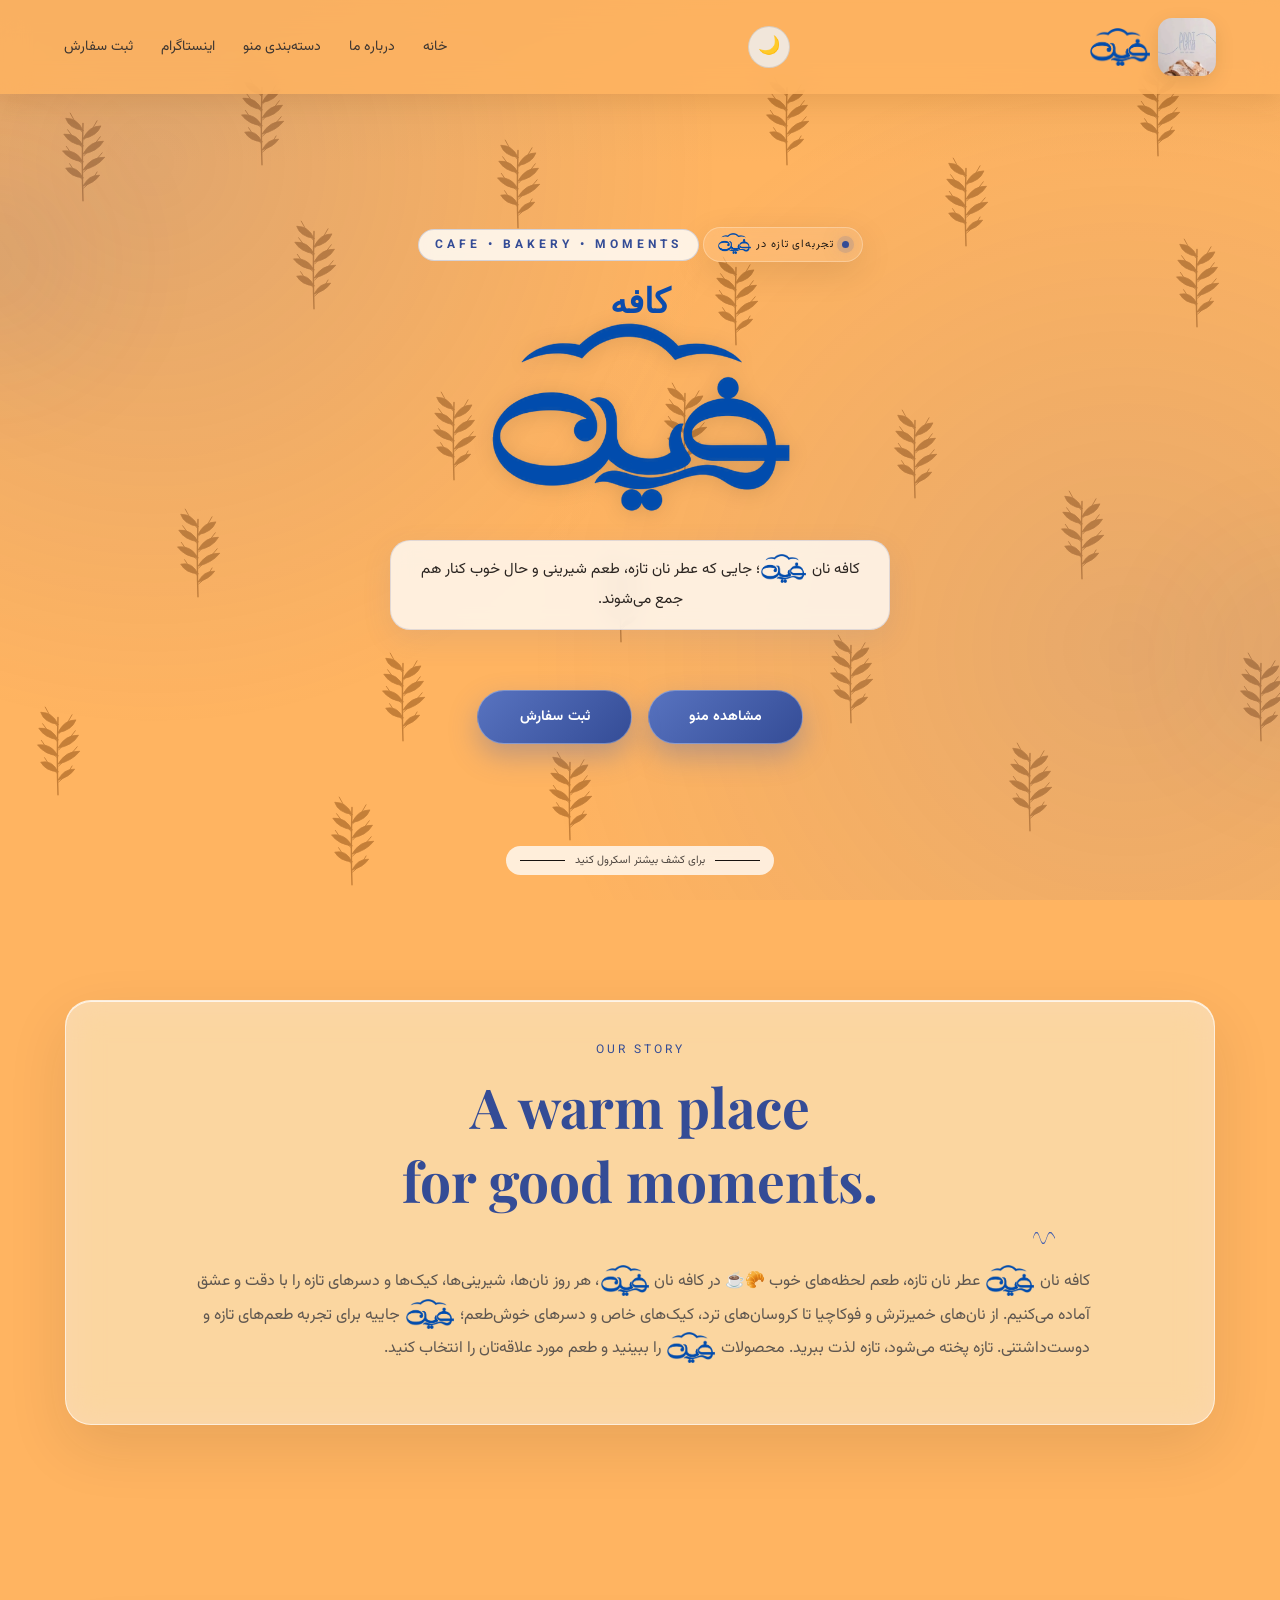
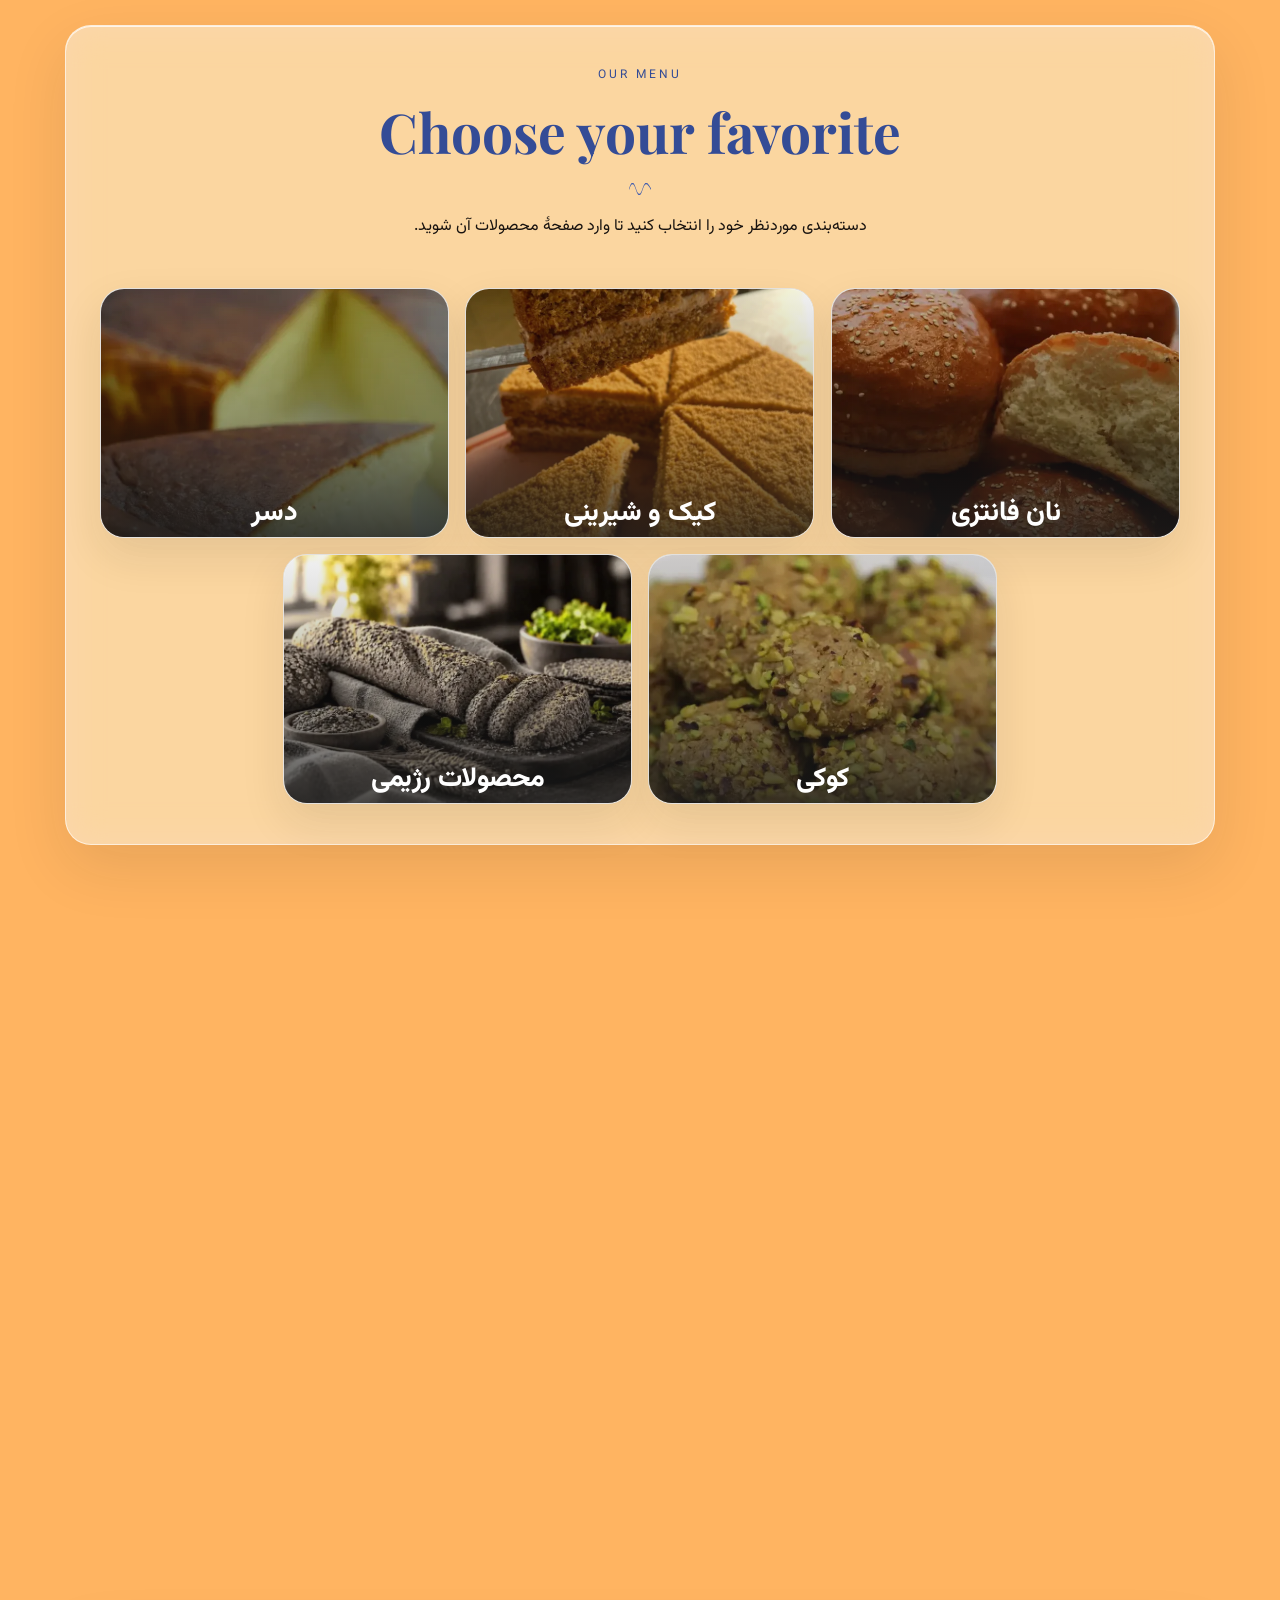
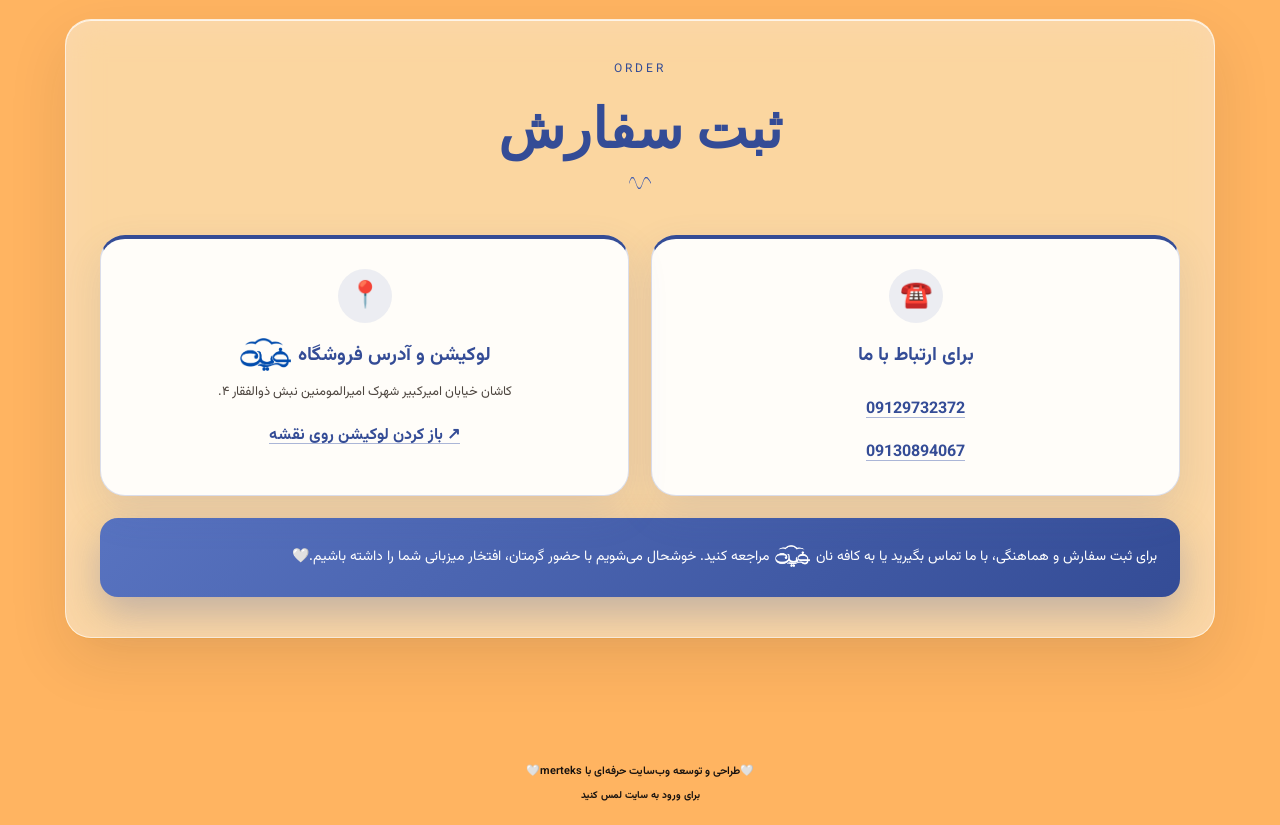
==== commit 691e4338: "Update Cafe Ferin website" ====
--- a/index.html
+++ b/index.html
@@ -17,7 +17,7 @@
 <link rel="preconnect" href="https://fonts.gstatic.com" crossorigin>
 <link rel="stylesheet" href="https://fonts.googleapis.com/css2?family=Vazirmatn:wght@400;500;600;700;800&family=Playfair+Display:wght@500;600;700&display=swap">
 <link rel="stylesheet" href="https://fonts.googleapis.com/css2?family=Noto+Nastaliq+Urdu:wght@700&text=%D9%83%D8%A7%D9%81%D9%87%DA%A9%D8%A7%D9%81%D9%87&display=swap">
-<link rel="stylesheet" href="css/style.min.css?v=18">
+<link rel="stylesheet" href="css/style.min.css?v=20">
 </head>
 
 <body>
@@ -224,21 +224,30 @@
     <div class="section-head">
       <div class="section-kicker" lang="en">OUR MENU</div>
       <h2 class="section-title" lang="en">Choose your favorite</h2>
-      <p class="section-text">دسته‌بندی موردنظر خود را انتخاب کنید تا محصولات آن را ببینید.</p>
-    </div>
-    <div class="category-grid" id="categoryGrid"></div>
-  </div>
-</section>
-
-<!-- Menu -->
-<section class="menu-section" id="menu">
-  <div class="container">
-    <div class="menu-toolbar">
-      <div class="current-category" id="currentCategory"></div>
-      <div class="products-count" id="productsCount"></div>
-      <button type="button" id="ferinCategoryClose" class="ferin-category-close" aria-label="بستن دسته‌بندی">✕</button>
-    </div>
-    <div class="product-grid" id="productGrid" aria-live="polite"></div>
+      <p class="section-text">دسته‌بندی موردنظر خود را انتخاب کنید تا وارد صفحهٔ محصولات آن شوید.</p>
+    </div>
+    <div class="category-grid" id="categoryGrid">
+      <a class="category" href="fantasy.html" data-id="fantasy" style="--cat-photo:url('assets/images/cat-fantasy-v3.webp')">
+      <span class="category-photo" aria-hidden="true" style="background-image:url('assets/images/cat-fantasy-v3.webp')"></span>
+      <span class="category-shade" aria-hidden="true"></span>
+      <span class="category-name">نان فانتزی</span></a>
+      <a class="category" href="cake.html" data-id="cake" style="--cat-photo:url('assets/images/cat-cake-v3.webp')">
+      <span class="category-photo" aria-hidden="true" style="background-image:url('assets/images/cat-cake-v3.webp')"></span>
+      <span class="category-shade" aria-hidden="true"></span>
+      <span class="category-name">کیک و شیرینی</span></a>
+      <a class="category" href="dessert.html" data-id="dessert" style="--cat-photo:url('assets/images/cat-dessert-v3.webp')">
+      <span class="category-photo" aria-hidden="true" style="background-image:url('assets/images/cat-dessert-v3.webp')"></span>
+      <span class="category-shade" aria-hidden="true"></span>
+      <span class="category-name">دسر</span></a>
+      <a class="category" href="cookie.html" data-id="cookie" style="--cat-photo:url('assets/images/cat-cookie-v3.webp')">
+      <span class="category-photo" aria-hidden="true" style="background-image:url('assets/images/cat-cookie-v3.webp')"></span>
+      <span class="category-shade" aria-hidden="true"></span>
+      <span class="category-name">کوکی</span></a>
+      <a class="category" href="diet.html" data-id="diet" style="--cat-photo:url('assets/images/cat-diet-v2.webp')">
+      <span class="category-photo" aria-hidden="true" style="background-image:url('assets/images/cat-diet-v2.webp')"></span>
+      <span class="category-shade" aria-hidden="true"></span>
+      <span class="category-name">محصولات رژیمی</span></a>
+    </div>
   </div>
 </section>
 
@@ -310,28 +319,17 @@
   <span class="site-line"><a href="https://sam8913mt.github.io/marteks/" target="_blank" rel="noopener noreferrer">برای ورود به سایت لمس کنید</a></span>
 </footer>
 
-<!-- Quick view -->
-<div id="ferinQuickView" role="dialog" aria-modal="true" aria-label="نمایش سریع محصول">
-  <div class="ferin-qv-wrap">
-    <button class="ferin-qv-close" type="button" aria-label="بستن">×</button>
-    <div class="ferin-qv-card">
-      <div class="ferin-qv-image"><img alt=""></div>
-      <div class="ferin-qv-info">
-        <div class="ferin-qv-kicker" lang="en">CAFE FERIN • MENU</div>
-        <h3 class="ferin-qv-title"></h3>
-        <p class="ferin-qv-desc"></p>
-        <div class="ferin-qv-price"></div>
-      </div>
-    </div>
-  </div>
-</div>
-
 <!-- Ambient lights (moved by script) -->
 <div class="ferin-premium-light one" aria-hidden="true"></div>
 <div class="ferin-premium-light two" aria-hidden="true"></div>
 
+<script>
+(function(){var g=document.getElementById("categoryGrid");if(!g)return;
+function dedupe(){var seen={};Array.prototype.slice.call(g.querySelectorAll(".category")).forEach(function(c){var k=c.getAttribute("href");if(seen[k])c.remove();else seen[k]=1;});}
+dedupe();new MutationObserver(dedupe).observe(g,{childList:true});})();
+</script>
 <script src="js/supabase.js"></script>
-<script src="js/shared.min.js?v=18"></script>
-<script src="js/app.min.js?v=18" defer></script>
+<script src="js/shared.min.js?v=19"></script>
+<script src="js/app.js?v=22" defer></script>
 </body>
 </html>
--- a/css/style.min.css
+++ b/css/style.min.css
@@ -1 +1,2 @@
 *{margin:0;padding:0}body{font-family:Vazirmatn,sans-serif}a{text-decoration:none;color:inherit}button{font-family:inherit}img{display:block}#intro{align-items:center;justify-content:center}.intro-inner{text-align:center}.intro-small{font-size:12px;letter-spacing:5px;text-transform:uppercase;opacity:.6;margin-bottom:18px;direction:ltr}.intro-title{font-family:Playfair Display,serif;font-size:clamp(52px,11vw,110px);font-weight:600;letter-spacing:-2px}.intro-line{width:0;height:1px;margin:22px auto 0;animation:lineGrow 1.1s ease forwards .35s}@keyframes lineGrow{to{width:150px}}.intro-dot{width:6px;height:6px;border-radius:50%;margin:18px auto 0;animation:pulse 1s infinite}@keyframes pulse{50%{transform:scale(1.7);opacity:.4}}.nav{top:0;left:0;right:0;padding:18px 5%;display:flex;align-items:center;justify-content:space-between}.nav.scrolled{box-shadow:0 8px 30px #00000012;padding-top:12px;padding-bottom:12px}.brand-logo{width:58px;height:58px;object-fit:cover;border-radius:14px;box-shadow:0 6px 20px #0000001a;background:#fff}.logo-wrap{display:flex;align-items:center}.theme-toggle{width:42px;height:42px;border:1px solid var(--line);border-radius:50%;display:flex;align-items:center;justify-content:center;cursor:pointer;font-size:18px}.theme-toggle:hover{transform:rotate(12deg) scale(1.05)}.nav-actions{display:flex;align-items:center;gap:10px}.nav-links{display:flex;gap:28px;align-items:center}.nav-links a{font-size:14px}.hero{min-height:100svh;position:relative;display:flex;align-items:center;overflow:hidden}.hero-content{width:min(1100px,90%);margin:auto;padding-top:70px}.eyebrow{font-size:12px;letter-spacing:4px;margin-bottom:18px}.hero h1{font-family:Playfair Display,serif;font-size:clamp(62px,10vw,130px);line-height:.95;direction:ltr}.hero p{max-width:500px;margin:28px 0 32px;font-size:15px}.hero-buttons{display:flex;flex-wrap:wrap}.btn{display:inline-flex;align-items:center;justify-content:center;padding:14px 24px;border-radius:40px;font-size:14px;transition:.3s;cursor:pointer}.scroll-indicator{font-size:11px;display:flex;gap:10px;align-items:center}.scroll-indicator span{width:45px;height:1px}section{padding:100px 5%}.container{width:min(1150px,100%)}.section-head{margin-bottom:45px}.section-kicker{font-size:12px;letter-spacing:3px;margin-bottom:10px}.section-title{font-family:Playfair Display,serif;font-size:clamp(34px,5vw,55px);direction:ltr}.section-text{margin:15px auto 0;max-width:620px;line-height:2}.about-grid{gap:55px;align-items:center}.about-copy .section-title{margin-bottom:20px}.about-copy p{line-height:2.1;margin-bottom:18px}.category{text-align:center;cursor:pointer}.category:hover,.category.active{transform:translateY(-5px)}.menu-section{display:none}.menu-section.visible{display:block}.menu-toolbar{margin-bottom:25px;flex-wrap:wrap}.current-category{font-size:18px;font-weight:700}.products-count{font-size:12px}.empty{grid-column:1/-1;text-align:center;padding:50px;color:var(--muted)}.notice{border-radius:28px;padding:45px;display:grid;grid-template-columns:1fr 1fr;gap:35px}.notice h2{font-family:Playfair Display,serif;font-size:42px;direction:ltr}.notice p{line-height:2;margin-top:10px}.notice-box span{font-size:14px;line-height:2}.order-grid{display:grid;grid-template-columns:1fr 1fr;gap:22px}.order-card{border-radius:25px;padding:30px}.order-card:hover{transform:translateY(-4px)}.order-icon{margin-bottom:18px}.order-card h3{font-size:19px;margin-bottom:9px}.order-card p{font-size:13px;line-height:2}.order-link{display:inline-block;margin-top:18px;direction:ltr}.order-note{grid-column:1/-1;padding:23px;border-radius:18px;font-size:14px}:root{--paper: #fffdf9;--line: rgba(23,18,15,.1);--hero-text: #17120f}.scroll-indicator span{background:var(--hero-text)}body.dark{--paper: #1b1715;--line: rgba(255,255,255,.11);--hero-text: #fffaf4}@media(max-width:850px){.brand-logo{width:50px;height:50px}.about-grid,.notice,.order-grid{grid-template-columns:1fr}.order-note{grid-column:auto}}@media(max-width:560px){.notice{padding:30px 23px}.notice h2{font-size:34px}}.intro-logo{width:82px;height:82px;object-fit:contain;display:block;margin:0 auto 20px;border-radius:12px;opacity:0;transform:translateY(8px) scale(.94);animation:introLogoIn .8s ease forwards .08s}@keyframes introLogoIn{to{opacity:1;transform:translateY(0) scale(1)}}body,.nav,.nav.scrolled,.nav-links,.hero,.about-grid,.categories,.category,.menu-section,.product-card,.notice-wrap,.notice,.notice-box,.order-section,.order-card,.order-note,footer,.theme-toggle{transition:background-color .45s ease,color .45s ease,border-color .45s ease,box-shadow .45s ease,opacity .45s ease}body:not(.dark) .scroll-indicator span{background:#17120f}@media(max-width:850px){.nav-links a:not(.order-nav):after{content:"";position:absolute;right:10%;left:10%;bottom:2px;height:1px;transform:scaleX(0)}.nav-links a:hover:after{transform:scaleX(1)}}.hero-content>*{opacity:0;animation:heroRise .9s cubic-bezier(.22,1,.36,1) forwards}.hero-content .eyebrow{animation-delay:.15s}.hero-content p{animation-delay:.4s}.hero-content .hero-buttons{animation-delay:.54s}@keyframes heroRise{0%{opacity:0;transform:translateY(24px)}to{opacity:1;transform:translateY(0)}}.hero:after{border-radius:50%}.theme-toggle{position:relative;overflow:hidden}.theme-toggle:after{content:"";position:absolute;inset:0;border-radius:50%;background:#4660ae2e;transform:scale(0);transition:transform .35s ease}.theme-toggle:active:after{transform:scale(1)}.notice .instagram-box{width:min(235px,72%);min-height:185px;margin:0 auto;padding:24px 18px;border-radius:24px;display:flex;flex-direction:column;align-items:center;justify-content:center;gap:8px;text-decoration:none;box-shadow:0 12px 30px #4660ae1a}.instagram-box-label{font-family:Instagram Sans,Helvetica Neue,Arial,sans-serif;font-weight:700;direction:ltr}.instagram-box-handle{direction:ltr}.notice .instagram-box:hover{box-shadow:0 20px 45px #4660ae2b}@media(max-width:560px){.notice .instagram-box{width:210px;min-height:170px;padding:20px 16px}}#intro:before{content:"";position:absolute;inset:0;z-index:-1}html,body{width:100%!important;max-width:100%!important;margin:0!important;padding:0!important}#intro{min-width:0!important;max-width:none!important;box-sizing:border-box!important}.hero,.nav,.about,.categories,.menu-section,.notice-wrap,.order-section,footer{max-width:100%;overflow-x:clip}@media(max-width:850px){.nav-links{overflow-x:hidden!important;justify-content:flex-start!important}.nav-links a{align-items:center!important;justify-content:center!important;min-height:52px!important;width:100%!important;box-sizing:border-box!important;flex:0 0 auto!important;margin:0!important}.nav:after{content:"";position:fixed;inset:0;z-index:-1;opacity:0;pointer-events:none;transition:opacity .25s ease}}.instagram-box{background:#f3e8dc!important}.instagram-box strong,.instagram-box span{color:#211b17!important}@media(max-width:850px){.nav:after{background:#ffffff9e!important}}html,body{color-scheme:light!important}body,main,section,header,footer,nav,article,aside,.hero,.about,.categories,.menu-section,.notice,.notice-wrap,.order-section,.order-card,.category,.product-card,.nav-links,#intro,.intro-inner{transition:background-color .35s ease,color .35s ease,border-color .35s ease,box-shadow .35s ease!important}body:not(.dark),body:not(.dark) main,body:not(.dark) section,body:not(.dark) .about,body:not(.dark) .categories,body:not(.dark) .menu-section,body:not(.dark) .notice-wrap,body:not(.dark) .order-section,body:not(.dark) footer{color:#211b17!important}body:not(.dark) .nav-links a,body:not(.dark) .section-title,body:not(.dark) .section-text,body:not(.dark) .product-name,body:not(.dark) .product-desc,body:not(.dark) .products-count,body:not(.dark) .about-copy,body:not(.dark) .about-copy p,body:not(.dark) .category,body:not(.dark) .notice,body:not(.dark) .notice-box,body:not(.dark) .order-card,body:not(.dark) .order-card h3,body:not(.dark) .order-card p{color:#211b17!important}body:not(.dark) .category,body:not(.dark) .product-card,body:not(.dark) .notice,body:not(.dark) .order-card{background:#fffdf9!important;border-color:#211b171f!important}html:has(body.dark),body.dark,body.dark main,body.dark section,body.dark .about,body.dark .categories,body.dark .menu-section,body.dark .notice-wrap,body.dark .order-section,body.dark footer{color:#f5eee7!important}body.dark .nav-links a,body.dark .section-title,body.dark .section-text,body.dark .product-name,body.dark .product-desc,body.dark .products-count,body.dark .about-copy,body.dark .about-copy p,body.dark .category,body.dark .notice,body.dark .notice-box,body.dark .order-card,body.dark .order-card h3,body.dark .order-card p{color:#f5eee7!important}body.dark .category,body.dark .product-card,body.dark .notice,body.dark .order-card{background:#171310!important}body:not(.dark) input,body:not(.dark) textarea,body:not(.dark) select{background:#fffdf9!important;color:#211b17!important;border-color:#211b1724!important}body.dark input,body.dark textarea,body.dark select{background:#171310!important;color:#f5eee7!important;border-color:#ffffff1f!important}body.dark #intro .intro-inner,body.dark #intro h1,body.dark #intro p,body.dark #intro span{color:#f5eee7!important}.nav-links a[href*=order],.nav-links a[href*=\633\641\627\631\634],.nav-links .order-link{padding:0!important;font-weight:inherit!important;transform:none!important}body:not(.dark) .nav-links a[href*=order],body:not(.dark) .nav-links a[href*=\633\641\627\631\634],body:not(.dark) .nav-links .order-link,body.dark .nav-links a[href*=order],body.dark .nav-links a[href*=\633\641\627\631\634],body.dark .nav-links .order-link{background:transparent!important;border:none!important;box-shadow:none!important;border-radius:0!important}.hero:before{content:"";position:absolute;width:520px;height:520px;border-radius:50%;background:radial-gradient(circle,rgba(70,96,174,.14),transparent 68%);top:-190px;right:-130px;filter:blur(4px);animation:ferinOrb 10s ease-in-out infinite;pointer-events:none;z-index:-1}.hero:after{width:360px;height:360px;border:1px solid rgba(70,96,174,.18);box-shadow:0 0 80px #4660ae12;animation:ferinOrb2 9s ease-in-out infinite}@keyframes ferinOrb{0%,to{transform:translateZ(0) scale(1)}50%{transform:translate3d(-55px,45px,0) scale(1.12)}}@keyframes ferinOrb2{0%,to{transform:translateZ(0) scale(1)}50%{transform:translate3d(55px,-35px,0) scale(1.12)}}.hero h1{animation:heroTitleIn 1s cubic-bezier(.22,1,.36,1) .25s both,heroTitleFloat 6s ease-in-out 1.5s infinite}@keyframes heroTitleIn{0%{opacity:0;transform:translateY(28px) scale(.97);filter:blur(7px)}to{opacity:1;transform:translateY(0) scale(1);filter:blur(0)}}@keyframes heroTitleFloat{0%,to{transform:translateY(0)}50%{transform:translateY(-4px)}}.section-head .section-title,.about-copy .section-title{position:relative}.section-head .section-title:after,.about-copy .section-title:after{content:"";display:block;transform:scaleX(.25);transition:transform .8s cubic-bezier(.22,1,.36,1)}.btn{isolation:isolate}.btn:before{content:"";position:absolute;top:0;left:-120%;width:70%;height:100%;background:linear-gradient(90deg,transparent,rgba(255,255,255,.34),transparent);transform:skew(-20deg);transition:left .7s ease;pointer-events:none;z-index:-1}.btn:hover:before{left:140%}.nav{animation:navDrop .8s cubic-bezier(.22,1,.36,1) both}@keyframes navDrop{0%{opacity:0;transform:translateY(-18px)}to{opacity:1;transform:translateY(0)}}.nav-links a{position:relative}.nav-links a:not(.order-nav):after{transition:transform .35s cubic-bezier(.22,1,.36,1),opacity .35s ease!important;transform-origin:center!important}.category,.product-card,.order-card,.notice-box{will-change:transform}.category .icon,.order-icon{transition:transform .45s cubic-bezier(.22,1,.36,1)}.category:hover .icon,.order-card:hover .order-icon{transform:translateY(-5px) rotate(-4deg) scale(1.1)}.product-image:after{transform:translate(-120%);transition:transform .8s ease}.product-card:hover .product-image:after{transform:translate(120%)}.scroll-indicator{animation:scrollHint 2.2s ease-in-out infinite}@keyframes scrollHint{0%,to{opacity:.55;transform:translate(-50%)}50%{opacity:1;transform:translate(-50%,5px)}}.instagram-box{transition:transform .5s cubic-bezier(.22,1,.36,1),box-shadow .5s ease!important}.instagram-box:hover{transform:translateY(-8px) scale(1.015)!important}@media(max-width:560px){.hero:before{width:330px;height:330px}.hero:after{width:230px;height:230px}}@media(prefers-reduced-motion:reduce){.hero h1,.hero:before,.hero:after,.scroll-indicator,.nav{animation:none!important}}.hero-buttons{justify-content:center!important;width:100%;margin:28px auto 0;gap:16px}.hero-buttons .btn{min-width:155px;min-height:52px;padding:15px 28px;font-weight:700;letter-spacing:.1px}.instagram-box{overflow:visible!important}.instagram-icon-wrap{width:78px;height:78px;flex:0 0 78px;display:flex;align-items:center;justify-content:center;border-radius:22px;background:#fff;box-shadow:0 8px 22px #00000021;overflow:visible}.instagram-svg{width:62px;height:62px;display:block;flex:none;overflow:visible}.notice .instagram-box:hover .instagram-icon-wrap{transform:scale(1.06) rotate(-2deg);box-shadow:0 12px 28px #0000002e}.instagram-icon-wrap,.instagram-svg{transition:transform .4s cubic-bezier(.22,1,.36,1),box-shadow .4s ease}@media(max-width:600px){.hero-buttons{flex-direction:column}.hero-buttons .btn{min-width:0}}@media(prefers-reduced-motion:reduce){.hero-buttons .btn,.instagram-icon-wrap,.instagram-svg{transition:none!important}}.about-grid{grid-template-columns:1fr!important;max-width:900px;margin:0 auto}.about-copy{width:100%}@media(max-width:900px){.about-grid{grid-template-columns:1fr!important}}.categories .category,.categories .category h3,.categories .category p,.categories .category span,.categories .category small,.categories .category .icon{color:#17120f!important}body.dark .categories .category,body.dark .categories .category h3,body.dark .categories .category p,body.dark .categories .category span,body.dark .categories .category small,body.dark .categories .category .icon{color:#fff!important}body.dark .categories .category:hover,body.dark .categories .category.active{background:#2a2420!important;color:#fff!important}body.dark .categories .category:hover h3,body.dark .categories .category.active h3,body.dark .categories .category:hover p,body.dark .categories .category.active p,body.dark .categories .category:hover span,body.dark .categories .category.active span,body.dark .categories .category:hover small,body.dark .categories .category.active small,body.dark .categories .category:hover .icon,body.dark .categories .category.active .icon,body.dark .categories .category:hover svg,body.dark .categories .category.active svg{color:#fff!important;fill:currentColor}body:not(.dark) .about h1,body:not(.dark) .about h2,body:not(.dark) .about h3,body:not(.dark) .about p,body:not(.dark) .about li,body:not(.dark) .categories h1,body:not(.dark) .categories h2,body:not(.dark) .categories h3,body:not(.dark) .categories p,body:not(.dark) .menu-section h1,body:not(.dark) .menu-section h2,body:not(.dark) .menu-section h3,body:not(.dark) .menu-section h4,body:not(.dark) .menu-section p,body:not(.dark) .notice-wrap h1,body:not(.dark) .notice-wrap h2,body:not(.dark) .notice-wrap h3,body:not(.dark) .notice-wrap p,body:not(.dark) .order-section h1,body:not(.dark) .order-section h2,body:not(.dark) .order-section h3,body:not(.dark) .order-section h4,body:not(.dark) .order-section p,body:not(.dark) footer h1,body:not(.dark) footer h2,body:not(.dark) footer h3,body:not(.dark) footer p,body:not(.dark) footer a,body:not(.dark) footer span{color:#17120f!important}body.dark .about h1,body.dark .about h2,body.dark .about h3,body.dark .about p,body.dark .about li,body.dark .categories h1,body.dark .categories h2,body.dark .categories h3,body.dark .categories p,body.dark .menu-section h1,body.dark .menu-section h2,body.dark .menu-section h3,body.dark .menu-section h4,body.dark .menu-section p,body.dark .notice-wrap h1,body.dark .notice-wrap h2,body.dark .notice-wrap h3,body.dark .notice-wrap p,body.dark .order-section h1,body.dark .order-section h2,body.dark .order-section h3,body.dark .order-section h4,body.dark .order-section p,body.dark footer h1,body.dark footer h2,body.dark footer h3,body.dark footer p,body.dark footer a,body.dark footer span{color:#fff!important}body.dark .notice .instagram-box{background:linear-gradient(145deg,#261b35,#171521 55%,#20162d)!important;border:1px solid rgba(143,162,230,.38)!important;color:#fff!important;box-shadow:0 18px 45px #00000061,0 0 28px #d6297614!important}body.dark .instagram-icon-wrap{background:linear-gradient(145deg,#30233f,#17131f)!important;border:1px solid rgba(255,255,255,.12);box-shadow:0 10px 28px #00000059!important}body.dark .notice .instagram-box:hover{border-color:#8fa2e6b8!important;box-shadow:0 24px 55px #00000075,0 0 32px #d629761f!important}body:not(.dark) .notice .instagram-box{color:#17120f!important}.intro-title,.intro-title *{background:none!important;-webkit-text-fill-color:var(--gold)!important;-webkit-background-clip:initial!important;background-clip:initial!important}.hero h1,.hero h1 span,.hero h1 *{-webkit-text-fill-color:var(--gold)!important;-webkit-background-clip:initial!important}body.dark .order-note{box-shadow:0 10px 30px #00000038}body:not(.dark) .order-section .order-card .order-link{text-decoration:underline;text-underline-offset:4px}:root{--blue: #344c96;--blue-strong: #344c96;--blue-deep: #344c96;--gold-hi: #344c96}body.dark{--blue-strong: #c9d3f2;--gold-hi: #c9d3f2}.intro-bg{position:absolute;inset:-4%;background-image:url(../assets/images/embedded-9b1c095a3330.jpg);background-size:cover;background-position:center 55%;transform:scale(1.08);animation:introKenBurns 14s ease-out both;will-change:transform}@keyframes introKenBurns{0%{transform:scale(1.16) translate3d(0,1.2%,0)}to{transform:scale(1.02) translateZ(0)}}.intro-veil{position:absolute;inset:0}.intro-grain{position:absolute;inset:0;opacity:.05;background-image:url("data:image/svg+xml;utf8,%3Csvg xmlns='http://www.w3.org/2000/svg' width='140' height='140'%3E%3Cfilter id='n'%3E%3CfeTurbulence type='fractalNoise' baseFrequency='.85' numOctaves='3'/%3E%3C/filter%3E%3Crect width='140' height='140' filter='url(%23n)'/%3E%3C/svg%3E");mix-blend-mode:overlay;pointer-events:none}#intro .intro-inner{position:relative;z-index:2;display:flex;flex-direction:column;align-items:center;justify-content:center;padding:34px 30px 30px;border-radius:26px;background:#f7f4ef12;border:1px solid rgba(247,244,239,.16);box-shadow:0 30px 90px #00000073,inset 0 1px #ffffff24;backdrop-filter:blur(14px) saturate(120%);-webkit-backdrop-filter:blur(14px) saturate(120%);animation:introPanelIn 1s cubic-bezier(.22,1,.36,1) both}@keyframes introPanelIn{0%{opacity:0;transform:perspective(1200px) translateY(26px) rotateX(6deg)}to{opacity:1;transform:perspective(1200px) translateY(0) rotateX(0)}}#intro .intro-logo{filter:drop-shadow(0 12px 30px rgba(0,0,0,.5))}#intro .intro-title{text-shadow:0 6px 30px rgba(0,0,0,.45)}#intro .intro-small{color:#f7f4efb8!important}#intro .intro-line{background:#4660aed9!important}#intro .intro-dot{background:#4660aef2!important}@media(max-width:560px){#intro .intro-inner{padding:26px 20px 24px;border-radius:22px}}#intro .intro-title,#intro .intro-title *{color:var(--gold-hi)!important;-webkit-text-fill-color:var(--gold-hi)!important}.hero h1,.hero h1 span,.hero h1 *{-webkit-text-fill-color:var(--gold-hi)!important;-webkit-background-clip:initial!important}.hero .hero-buttons .btn,.hero-buttons .btn{transition:background-color .3s ease,color .3s ease,border-color .3s ease,transform .3s ease,box-shadow .3s ease}.hero-buttons .btn-primary,body:not(.dark) .hero .hero-buttons .btn-primary,body.dark .hero .hero-buttons .btn-primary{-webkit-text-fill-color:#ffffff!important}body.dark .hero-buttons .btn-primary{-webkit-text-fill-color:#12100f!important}.hero-buttons .btn:hover,.hero-buttons .btn:focus-visible{-webkit-text-fill-color:#17120f!important;transform:translateY(-3px)}.nav-links a{transition:color .28s ease}body:not(.dark) .nav-links a,body:not(.dark) .nav.scrolled .nav-links a,body.dark .nav-links a,body.dark .nav.scrolled .nav-links a{-webkit-text-fill-color:var(--blue)!important}.nav-links a:hover,.nav-links a:focus-visible,.nav-links a[aria-current=page],.nav-links a.active{-webkit-text-fill-color:var(--gold-hi)!important}.nav-links a:not(.order-nav):after{background:var(--blue)!important}.product-card .product-name,body:not(.dark) .product-card .product-name,body.dark .product-card .product-name{-webkit-text-fill-color:var(--blue)!important}.product-card .product-price,body:not(.dark) .product-card .product-price,body.dark .product-card .product-price{-webkit-text-fill-color:var(--blue-strong)!important}.product-card .product-desc,body:not(.dark) .product-card .product-desc,body.dark .product-card .product-desc{-webkit-text-fill-color:var(--blue)!important}.category.active,.category[aria-pressed=true],.category.is-active{-webkit-text-fill-color:#ffffff!important}body.dark .category.active,body.dark .category[aria-pressed=true],body.dark .category.is-active{-webkit-text-fill-color:#12100f!important}.category.active *,.category[aria-pressed=true] *,.category.is-active *{-webkit-text-fill-color:currentColor!important}.category:hover:not(.active){border-color:var(--gold-hi)!important}.order-card .order-link,body:not(.dark) .order-card .order-link,body.dark .order-card .order-link{-webkit-text-fill-color:var(--blue)!important}.order-card .order-link:hover{-webkit-text-fill-color:var(--gold-hi)!important}body.dark .section-title,body.dark .current-category{-webkit-text-fill-color:var(--blue-strong)!important}body:not(.dark) .section-title,body:not(.dark) .current-category{-webkit-text-fill-color:var(--blue-deep)!important}.products-count{-webkit-text-fill-color:var(--blue)!important}@media(max-width:850px){.nav .nav-links{position:fixed!important;z-index:12001!important;top:calc(var(--nav-height,76px) + 12px)!important;right:14px!important;left:14px!important;width:auto!important;max-height:calc(100dvh - var(--nav-height,76px) - 30px)!important;overflow-y:auto!important;margin:0!important;padding:16px!important;flex-direction:column!important;align-items:stretch!important;gap:4px!important;border-radius:20px!important;border:1px solid var(--line)!important;visibility:hidden!important;opacity:0!important;transform:translateY(-10px)!important;pointer-events:none!important;transition:opacity .28s ease,transform .28s ease,visibility .28s ease!important}.nav .nav-links a{position:relative!important;z-index:12002!important;pointer-events:auto!important;display:flex!important;padding:10px 14px!important;border-radius:12px;-webkit-text-fill-color:var(--blue)!important}body.dark .nav .nav-links a{-webkit-text-fill-color:var(--blue-strong)!important}.nav .nav-links a:hover{-webkit-text-fill-color:var(--gold-hi)!important}.nav .nav-links a:not(.order-nav):after{display:none!important}}@media(prefers-reduced-motion:reduce){.hero-buttons .btn,.nav-links,.nav-links a,.category{transition:none!important}}.product-grid{display:flex;flex-direction:column}.product-card{display:grid;grid-template-columns:1fr 264px;gap:0;min-height:208px;-webkit-backdrop-filter:blur(18px) saturate(150%)}.product-card:hover{transform:translateY(-3px)}body.dark .product-card:hover{box-shadow:0 16px 34px #00000080}.product-card .product-image{order:2;position:relative;min-height:208px;background:#e9e2d8}.product-card .product-image img{display:block}.product-card .product-image:after{content:"";position:absolute;inset:0;background:linear-gradient(90deg,#ffffff4d,#fff0 38%);pointer-events:none}body.dark .product-card .product-image:after{background:linear-gradient(90deg,#1c1c1c6b,#1c1c1c00 42%)}.product-card .p-body{order:1;display:grid;grid-template-columns:minmax(0,1fr) auto;grid-template-areas:"name price" "desc price";align-content:center;align-items:center;column-gap:24px;row-gap:9px;padding:22px 26px}.product-card .product-name{grid-area:name;font-weight:800;line-height:1.45;margin:0}.product-card .product-desc{grid-area:desc;margin:0;font-size:14px;line-height:1.7;white-space:nowrap;overflow:hidden;text-overflow:ellipsis}.product-card .p-price{grid-area:price;display:flex;flex-direction:column;align-items:flex-end;gap:1px;padding-inline-start:18px;border-inline-start:1px dashed rgba(28,28,28,.13)}body.dark .product-card .p-price{border-inline-start-color:#ffffff24}.p-old{font-size:13px;text-decoration:line-through;text-decoration-thickness:1px}.product-card .product-price{font-weight:900;white-space:nowrap;display:inline-flex;align-items:baseline;gap:4px}.product-card .product-price em{font-size:10px;font-weight:600;font-style:normal;color:var(--muted)}body.dark .product-card .product-price em{color:#b9afa5}@keyframes ferinCardIn{0%{opacity:0;transform:translateY(10px)}to{opacity:1;transform:none}}:root{--cafe-ferin-blue: #344c96}.hero h1,.hero h1 *,.hero h1 span{color:var(--cafe-ferin-blue)!important;-webkit-text-fill-color:var(--cafe-ferin-blue)!important;background:none!important;background-image:none!important;-webkit-background-clip:initial!important;background-clip:initial!important}#intro .intro-title,body.dark .hero h1,body.dark .hero h1 *,body.dark #intro .intro-title{color:var(--cafe-ferin-blue)!important;-webkit-text-fill-color:var(--cafe-ferin-blue)!important}.product-card .p-body,.product-card .product-name,.product-card .product-desc,.product-card .p-price{min-width:0}.product-card .product-name{white-space:normal;overflow:visible;text-overflow:clip;overflow-wrap:anywhere;word-break:normal}@media(max-width:850px){.product-grid{width:100%}.product-card{width:100%;grid-template-columns:minmax(0,1fr) minmax(150px,38%);min-height:184px}.product-card .product-image{min-height:184px}.product-card .p-body{padding:16px 14px;column-gap:10px;row-gap:8px}.product-card .product-name{line-height:1.55;display:-webkit-box;-webkit-box-orient:vertical;-webkit-line-clamp:3;line-clamp:3;overflow:hidden}.product-card .product-desc{white-space:normal;line-height:1.6;display:-webkit-box;-webkit-box-orient:vertical;-webkit-line-clamp:2;line-clamp:2;overflow:hidden}.product-card .p-price{min-width:96px;padding-inline-start:10px}}@media(max-width:600px){.product-card .product-name{-webkit-line-clamp:3;line-clamp:3}}@media(max-width:430px){.product-card .product-name{-webkit-line-clamp:3;line-clamp:3}.product-card .p-price{width:100%;border-inline-start:0;align-items:flex-start;gap:2px}}.product-grid,.product-card,.product-card .p-body{max-width:100%}.product-card,.category,.notice,.order-card,.notice-box{position:relative;backdrop-filter:blur(16px) saturate(135%);-webkit-backdrop-filter:blur(16px) saturate(135%);background-color:#ffffff8c!important;border:1px solid rgba(255,255,255,.65)!important;box-shadow:0 18px 44px #1c1c1c1a,inset 0 1px #ffffffd9;transform-style:preserve-3d;overflow:hidden}.product-card:before,.category:before,.notice-box:before,.order-card:before{content:"";position:absolute;top:0;bottom:0;width:55%;left:-140%;transform:skew(-18deg);transition:left .85s cubic-bezier(.22,1,.36,1);pointer-events:none;z-index:3}.product-card:hover:before,.category:hover:before,.notice-box:hover:before,.order-card:hover:before{left:150%}.product-card,.category{--rx: 0deg;--ry: 0deg;--tz: 0px;transform:perspective(900px) rotateX(var(--rx)) rotateY(var(--ry)) translateZ(var(--tz))}.product-card:hover,.category:hover{--tz: 14px;box-shadow:0 30px 70px #1c1c1c33,inset 0 1px #ffffffe6}.product-card .product-image,.category .icon,.category h3{transform:translateZ(26px);transition:transform .5s cubic-bezier(.22,1,.36,1)}.product-card:hover .product-image,.category:hover .icon,.category:hover h3{transform:translateZ(46px)}body.dark .product-card,body.dark .category,body.dark .notice,body.dark .order-card,body.dark .notice-box{background-color:#1c1c1c8c!important;border-color:#c9d3f233!important;box-shadow:0 20px 50px #0000008c,inset 0 1px #ffffff12}body.dark .product-card:before,body.dark .category:before,body.dark .notice-box:before,body.dark .order-card:before{background:linear-gradient(100deg,transparent,rgba(255,255,255,.14),transparent)}.hero{--mx: 0px;--my: 0px;perspective:1100px}.hero-content{transition:transform .6s cubic-bezier(.22,1,.36,1);will-change:transform}body:after{content:"";position:fixed;inset:0;pointer-events:none;z-index:0;background:radial-gradient(circle at 12% 18%,rgba(70,96,174,.16),transparent 42%),radial-gradient(circle at 88% 72%,rgba(70,96,174,.13),transparent 46%);animation:ferinOrbs 16s ease-in-out infinite alternate}@keyframes ferinOrbs{0%{transform:translateZ(0) scale(1)}to{transform:translate3d(-18px,-26px,0) scale(1.06)}}@media(prefers-reduced-motion:reduce){.product-card,.category,.hero-content,body:after{transform:none!important;animation:none!important;transition:none!important}.product-card:before,.category:before,.notice-box:before,.order-card:before{display:none!important}}@media(max-width:850px){.product-card,.category{transform:none}}.about-grid,.order-grid,.notice,.menu-section .container,#categories .container,#about .container,#order .container{position:relative}#about .container,#categories .container,#menu .container,#order .container,#notice .container{backdrop-filter:blur(18px) saturate(135%);-webkit-backdrop-filter:blur(18px) saturate(135%);background:#f7f4ef8c;border:1px solid rgba(255,255,255,.6);border-radius:26px;box-shadow:0 22px 60px #1c1c1c1a,inset 0 1px #ffffffbf;padding:40px 34px;margin:0 auto;transition:background-color .45s ease,border-color .45s ease,box-shadow .45s ease}body.dark #about .container,body.dark #categories .container,body.dark #menu .container,body.dark #order .container,body.dark #notice .container{background:#1c1c1c85;border-color:#c9d3f229;box-shadow:0 24px 64px #0000008c,inset 0 1px #ffffff0f}@media(max-width:850px){#about .container,#categories .container,#menu .container,#order .container,#notice .container{padding:26px 18px;border-radius:20px}}.category-grid{grid-template-columns:repeat(3,1fr)!important}.category{position:relative!important;min-height:250px!important;padding:0!important;overflow:hidden!important;border-radius:24px!important;display:flex!important;align-items:flex-end!important;justify-content:center!important}.category-photo{position:absolute;inset:0;background-size:cover;background-position:center;transform:scale(1.06);transition:transform 1s cubic-bezier(.22,1,.36,1),filter .6s ease;filter:saturate(.96) contrast(1.04);z-index:-1}.category:after{inset:0;z-index:0;pointer-events:none}.category:hover .category-photo,.category.active .category-photo{transform:scale(1.13);filter:saturate(1.06) contrast(1.08) brightness(.94)}.category-name{position:absolute;z-index:3;left:14px;right:14px;bottom:6px;display:block;font-size:clamp(20px,2.2vw,27px);font-weight:800;line-height:1.25;letter-spacing:-.2px;text-align:center;-webkit-text-fill-color:#fff;background:none;-webkit-background-clip:border-box;background-clip:border-box;text-shadow:none;filter:none;transition:none;transform:none}.category-shade{position:absolute;inset:0;z-index:1;pointer-events:none;background:linear-gradient(180deg,#1c1c1c0f,#1c1c1c47 52%,#1c1c1ccc);transition:background .5s ease}.category:hover .category-shade{background:linear-gradient(180deg,#1c1c1c05,#1c1c1c38,#1c1c1cbd)}.category:hover .category-name,.category.active .category-name{transform:none;filter:none}.category.active:after{background:linear-gradient(180deg,#1c1c1c00,#1c1c1c38 55%,#1c1c1cb3)}.product-grid{grid-template-columns:repeat(2,minmax(0,1fr))!important;gap:26px!important}.product-card{border-radius:26px!important;padding:0!important}.product-card .product-image{height:100%!important}.product-card .product-image img{width:100%;height:100%;object-fit:cover;transition:transform 1.1s cubic-bezier(.22,1,.36,1),filter .5s ease}.product-card:hover .product-image img{filter:saturate(1.05) brightness(1.02)}.product-card .product-name{font-size:19px!important}.product-card .product-price{font-size:16px!important}@media(max-width:560px){.category{min-height:190px!important}}.ferin-reveal{opacity:0;transform:translateY(26px)}.ferin-reveal.ferin-in{opacity:1;transform:translateY(0)}.section-head{transform-style:preserve-3d;perspective:900px}.section-title{transition:transform .6s cubic-bezier(.22,1,.36,1),text-shadow .6s ease}.section-head:hover .section-title{transform:translateZ(24px);text-shadow:0 10px 30px rgba(28,28,28,.18)}.menu-toolbar{backdrop-filter:blur(12px);-webkit-backdrop-filter:blur(12px);background:#f7f4ef73;border:1px solid rgba(255,255,255,.55);border-radius:16px;padding:12px 18px}body.dark .menu-toolbar{background:#1c1c1c73;border-color:#c9d3f229}@media(prefers-reduced-motion:reduce){.category-photo,.category-name,.product-card .product-image img{transition:none!important}}.ferin-field{position:fixed;inset:0;z-index:0;pointer-events:none;overflow:hidden}.ferin-field>*{position:absolute;inset:0}.ferin-grid{background-image:linear-gradient(to right,var(--field-line) 1px,transparent 1px),linear-gradient(to bottom,var(--field-line) 1px,transparent 1px);background-size:88px 88px;mask-image:radial-gradient(ellipse 92% 78% at 50% 42%,#000 26%,transparent 82%);-webkit-mask-image:radial-gradient(ellipse 92% 78% at 50% 42%,#000 26%,transparent 82%)}.ferin-bloom{background:radial-gradient(circle at 18% 24%,var(--field-glow) 0%,transparent 46%),radial-gradient(circle at 82% 76%,var(--field-glow) 0%,transparent 48%);animation:ferinBloom 26s ease-in-out infinite alternate}@keyframes ferinBloom{0%{transform:translateZ(0) scale(1)}to{transform:translate3d(-26px,-34px,0) scale(1.07)}}.ferin-shapes{opacity:var(--field-shape-opacity)}.ferin-shape{position:absolute;color:var(--field-shape);will-change:transform}.ferin-shape svg{display:block;width:100%;height:100%;fill:none;stroke:currentColor;stroke-width:1.6;stroke-linecap:round;stroke-linejoin:round}.ferin-shape--croissant{width:190px;height:190px;left:7%;top:16%;animation:ferinDrift1 34s ease-in-out infinite}.ferin-shape--cake{width:160px;height:160px;right:9%;top:24%;animation:ferinDrift2 40s ease-in-out infinite}.ferin-shape--bread{width:210px;height:210px;left:16%;bottom:12%;animation:ferinDrift3 46s ease-in-out infinite}.ferin-shape--croissant2{width:140px;height:140px;right:14%;bottom:18%;animation:ferinDrift2 38s ease-in-out infinite reverse}.ferin-shape--cup{width:150px;height:150px;right:42%;top:58%;animation:ferinDrift1 44s ease-in-out infinite reverse}@keyframes ferinDrift1{0%,to{transform:rotate(-4deg)}50%{transform:rotate(5deg)}}@keyframes ferinDrift2{0%,to{transform:rotate(5deg)}50%{transform:rotate(-5deg)}}@keyframes ferinDrift3{0%,to{transform:rotate(3deg)}50%{transform:rotate(-6deg)}}.ferin-shape{translate:var(--px,0) var(--py,0);transition:translate .9s cubic-bezier(.22,1,.36,1)}:root{--field-line: rgba(28,28,28,.045);--field-glow: rgba(70,96,174,.1);--field-shape: rgba(70,96,174,.2);--field-shape-opacity: .85}body.dark{--field-line: rgba(247,244,239,.045);--field-glow: rgba(70,96,174,.14);--field-shape: rgba(201,211,242,.16);--field-shape-opacity: .9}body.dark .ferin-field{background:#141312}@media(prefers-reduced-motion:reduce){.ferin-bloom,.ferin-shape{animation:none!important}}@media(max-width:850px){.ferin-shape--croissant2,.ferin-shape--cup{display:none}.ferin-grid{background-size:64px 64px}}@keyframes ferinCardIn{0%{opacity:0;transform:translateY(18px) scale(.98)}to{opacity:1;transform:translateY(0) scale(1)}}.category-grid .category,.product-grid .product-card{animation:ferinCardIn .55s cubic-bezier(.22,1,.36,1) both}.product-grid .product-card:nth-child(1){animation-delay:0ms}.product-grid .product-card:nth-child(2){animation-delay:55ms}.product-grid .product-card:nth-child(3){animation-delay:.11s}.product-grid .product-card:nth-child(4){animation-delay:165ms}.product-grid .product-card:nth-child(5){animation-delay:.22s}.product-grid .product-card:nth-child(6){animation-delay:275ms}.product-grid .product-card:nth-child(7){animation-delay:.33s}.product-grid .product-card:nth-child(8){animation-delay:385ms}.category-grid .category:nth-child(1){animation-delay:0ms}.category-grid .category:nth-child(2){animation-delay:60ms}.category-grid .category:nth-child(3){animation-delay:.12s}.category-grid .category:nth-child(4){animation-delay:.18s}.category-grid .category:nth-child(5){animation-delay:.24s}@media(prefers-reduced-motion:reduce){.category-grid .category,.product-grid .product-card{animation:none!important}}.mobile-menu{position:relative}.mobile-menu-toggle{list-style:none;width:46px;height:46px;display:flex;align-items:center;justify-content:center;border:0;border-radius:12px;background:transparent;color:var(--blue,#344c96);cursor:pointer;font-size:31px;line-height:1;-webkit-tap-highlight-color:transparent}.mobile-menu-toggle::-webkit-details-marker{display:none}.mobile-menu-toggle::marker{content:""}.mobile-menu-toggle span{display:block;line-height:1}.mobile-menu-panel{position:absolute;top:58px;left:0;width:min(330px,calc(100vw - 28px));padding:12px;display:flex;flex-direction:column;gap:6px;border-radius:20px;z-index:999999}.mobile-menu-panel a{display:flex;align-items:center;justify-content:center;min-height:54px;width:100%;padding:10px 14px;border-radius:14px;-webkit-text-fill-color:#344c96!important;background:transparent;font-size:16px;font-weight:600;text-decoration:none!important;cursor:pointer;touch-action:manipulation;-webkit-tap-highlight-color:rgba(70,96,174,.16)}.mobile-menu-panel a:active{background:#4660ae1a}@media(max-width:850px){.nav>.nav-links{display:none!important}.nav-actions{display:flex;align-items:center;gap:10px}.mobile-menu[open] .mobile-menu-toggle{background:#4660ae1a}#home,#about,#categories,#notice,#order{scroll-margin-top:90px}}@media(min-width:851px){.mobile-menu{display:none!important}}@media(max-width:420px){.mobile-menu-panel a{font-size:15px}}@media(max-width:850px){.nav{top:0!important;left:0!important;right:0!important;overflow:visible!important}.nav-actions{position:relative!important;z-index:50002!important;overflow:visible!important}.mobile-menu{display:block!important;position:static!important;overflow:visible!important}.mobile-menu-toggle{position:relative!important;z-index:50004!important;pointer-events:auto!important}.mobile-menu-panel{position:fixed!important;top:76px!important;left:50%!important;right:auto!important;transform:translate(-50%)!important;width:min(330px,calc(100vw - 28px))!important;max-height:calc(100dvh - 92px)!important;overflow-y:auto!important;box-sizing:border-box!important;z-index:50003!important;visibility:visible!important;opacity:1!important}.mobile-menu-panel a{position:relative!important;z-index:50004!important;pointer-events:auto!important;touch-action:manipulation!important}}.merteks-footer{width:100%;box-sizing:border-box;padding:24px 16px 20px;font-size:11px;line-height:1.9;direction:rtl}.merteks-footer .promo{display:block;font-size:11px;font-weight:600;margin-bottom:3px}.merteks-footer .site-line{display:block;font-size:10px}.merteks-footer a{text-decoration:none;font-weight:700;font-size:10px}.merteks-footer a:hover{text-decoration:underline}:root{--ferin-addon-accent: #344c96}html{scroll-behavior:smooth}.ferin-premium-light{position:fixed;inset:auto;width:340px;height:340px;border-radius:50%;pointer-events:none;z-index:0;opacity:.12;filter:blur(55px);background:radial-gradient(circle,var(--ferin-addon-accent),transparent 68%);transform:translateZ(0);transition:opacity .5s ease}.ferin-premium-light.one{top:10vh;left:-180px}.ferin-premium-light.two{bottom:8vh;right:-190px;opacity:.09}.hero{isolation:isolate}.hero:after{content:"";position:absolute;inset:0;pointer-events:none;z-index:0;background:radial-gradient(circle at 50% 42%,rgba(255,255,255,.09),transparent 32%),linear-gradient(180deg,transparent 55%,rgba(0,0,0,.16))}.hero-content,.scroll-indicator{position:relative;z-index:2}.ferin-premium-hero-badge{display:inline-flex;gap:8px;padding:8px 13px;margin-bottom:14px;border:1px solid rgba(255,255,255,.28);border-radius:999px;background:#ffffff1a;backdrop-filter:blur(12px);-webkit-backdrop-filter:blur(12px);color:inherit;font-size:11px;letter-spacing:.08em;box-shadow:0 10px 35px #0000001a;animation:ferinBadgeIn .9s .35s both}.ferin-premium-hero-badge i{width:7px;height:7px;border-radius:50%;background:var(--ferin-addon-accent);box-shadow:0 0 0 5px #4660ae29,0 0 18px #4660ae8c}@keyframes ferinBadgeIn{0%{opacity:0;transform:translateY(12px) scale(.96)}to{opacity:1;transform:none}}.category{isolation:isolate}.category:before{content:"";position:absolute;width:130px;height:130px;top:-70px;right:-55px;border-radius:50%;background:radial-gradient(circle,rgba(70,96,174,.25),transparent 68%);opacity:0;transform:scale(.7);transition:.45s ease;pointer-events:none}.category:after{content:"\2197";position:absolute;left:13px;bottom:12px;width:28px;height:28px;display:grid;place-items:center;border-radius:50%;background:#ffffff1a;opacity:0;transform:translate(-7px,7px);transition:.35s ease;font-size:14px}.category:hover:before,.category.active:before{opacity:1;transform:scale(1)}.category:hover:after,.category.active:after{opacity:1;transform:none}.product-card{position:relative;isolation:isolate}.product-card:before{content:"";position:absolute;inset:0;border-radius:inherit;pointer-events:none;z-index:3;box-shadow:inset 0 0 0 1px #ffffff0d}.ferin-product-badge{position:absolute;top:12px;right:12px;z-index:6;padding:6px 9px;border-radius:999px;font-size:10px;backdrop-filter:blur(10px);-webkit-backdrop-filter:blur(10px)}.product-card .product-image{overflow:hidden}.product-card .product-image img{will-change:transform}.product-card:hover .product-image img{transform:scale(1.075)}#ferinQuickView{position:fixed;inset:0;z-index:99999;display:grid;place-items:center;padding:18px;background:#0a080799;backdrop-filter:blur(14px);-webkit-backdrop-filter:blur(14px);opacity:0;visibility:hidden;transition:.3s ease}#ferinQuickView.is-open{opacity:1;visibility:visible}.ferin-qv-card{width:min(760px,100%);max-height:min(760px,92vh);overflow:auto;display:grid;grid-template-columns:minmax(0,1fr) minmax(280px,.85fr);border:1px solid rgba(255,255,255,.18);border-radius:28px;background:#fffdf9f5;color:#211b17;box-shadow:0 35px 100px #00000052;transform:translateY(20px) scale(.97);transition:.4s cubic-bezier(.2,.8,.2,1)}#ferinQuickView.is-open .ferin-qv-card{transform:none}body.dark .ferin-qv-card{background:#1b1816f7;color:#fff;border-color:#ffffff1f}.ferin-qv-image{min-height:330px;background:#eee;overflow:hidden}.ferin-qv-image img{width:100%;height:100%;min-height:330px;object-fit:cover;display:block}.ferin-qv-info{padding:30px;display:flex;flex-direction:column;justify-content:center}.ferin-qv-kicker{font-size:10px;letter-spacing:.14em;opacity:.6;margin-bottom:10px}.ferin-qv-title{font-size:27px;line-height:1.5;margin:0 0 10px}.ferin-qv-desc{font-size:13px;line-height:2;opacity:.72;margin:0 0 18px}.ferin-qv-price{font-size:20px;font-weight:900;color:var(--ferin-addon-accent);margin-bottom:20px}.ferin-qv-close{position:absolute;top:18px;left:18px;width:40px;height:40px;border:0;border-radius:50%;cursor:pointer;background:#ffffffe0;color:#17120f;font-size:20px;z-index:2}.ferin-qv-wrap{position:relative;width:min(760px,100%)}@media(max-width:650px){.ferin-qv-card{grid-template-columns:1fr;max-height:90vh;border-radius:22px}.ferin-qv-image,.ferin-qv-image img{min-height:220px;height:220px}.ferin-qv-info{padding:22px}.ferin-qv-title{font-size:22px}}.btn,.theme-toggle,button{-webkit-tap-highlight-color:transparent}.btn{position:relative;overflow:hidden}.btn:after{content:"";position:absolute;width:10px;height:10px;border-radius:50%;background:#ffffff6b;transform:scale(0);opacity:0;pointer-events:none}.btn:active:after{animation:ferinRipple .5s ease-out}@keyframes ferinRipple{0%{transform:scale(1);opacity:.55}to{transform:scale(24);opacity:0}}@media(max-width:700px){.btn,.theme-toggle,.nav button,.nav a{min-height:42px}}html,body{overflow-x:hidden!important}*{box-sizing:border-box}img,svg,video,canvas{max-width:100%}button,a,input,select,textarea{max-width:100%}@media(min-width:1200px){.hero-content{max-width:1050px}main>section,section{scroll-margin-top:90px}}@media(min-width:701px)and (max-width:1100px){section{padding-left:6%;padding-right:6%}.hero-content{width:min(92%,900px)}.hero h1{font-size:clamp(54px,8vw,82px);line-height:.98}.hero p{max-width:680px;margin-inline:auto}.about-grid{gap:28px}.order-grid{grid-template-columns:repeat(2,minmax(0,1fr))}}@media(max-width:700px){body{font-size:15px}section{width:100%;max-width:100%;padding:64px 16px!important;scroll-margin-top:74px}.nav{width:100%;max-width:100vw}.brand-logo{width:44px;height:44px;flex:0 0 44px}.nav-links{max-width:calc(100vw - 24px)!important;-webkit-overflow-scrolling:touch}.hero{min-height:100dvh!important;height:auto!important;padding:96px 18px 42px!important;display:flex!important;align-items:center!important;justify-content:center!important;overflow:hidden!important}.hero-content{width:100%!important;max-width:620px!important;padding:0!important;margin:auto!important;transform:none!important}.hero h1{width:100%;font-size:clamp(44px,15vw,68px)!important;line-height:.98!important;letter-spacing:-.04em;overflow-wrap:anywhere}.hero p{width:min(100%,560px);margin:18px auto 0!important;font-size:clamp(13px,3.8vw,16px)!important}.hero-buttons{width:100%;display:grid!important;grid-template-columns:1fr 1fr;gap:10px!important;margin-top:22px!important}.hero-buttons .btn{width:100%!important;min-height:48px;display:flex;align-items:center;justify-content:center;padding:10px 8px!important;font-size:13px!important;white-space:normal}.scroll-indicator{font-size:10px!important}.about-grid,.notice,.order-grid{grid-template-columns:1fr!important}.category-grid{width:100%;grid-template-columns:repeat(2,minmax(0,1fr))!important}.category{min-width:0;padding:18px 9px!important;border-radius:17px!important}.product-grid{width:100%;grid-template-columns:1fr!important;gap:14px!important}.product-card{width:100%!important;min-width:0!important;max-width:100%!important;grid-template-columns:minmax(0,1fr) minmax(112px,38%)!important;min-height:172px!important;overflow:hidden}.product-card .product-image{min-width:0!important;min-height:172px!important;height:100%!important}.product-card .p-body{min-width:0!important;padding:13px 11px!important;display:grid!important;grid-template-columns:minmax(0,1fr) auto!important;grid-template-areas:"name price" "desc desc"!important;align-content:center;gap:7px!important}.product-card .product-name{grid-area:name;min-width:0!important;font-size:clamp(13px,3.7vw,16px)!important;line-height:1.5!important;overflow-wrap:anywhere!important}.product-card .product-desc{grid-area:desc;min-width:0!important;font-size:11px!important;line-height:1.6!important;display:-webkit-box!important;-webkit-box-orient:vertical;-webkit-line-clamp:2;overflow:hidden!important}.product-card .p-price{grid-area:price;min-width:0!important;padding-inline-start:6px!important}.product-card .product-price{font-size:clamp(12px,3.5vw,15px)!important}.product-card .p-old{font-size:9px!important}.order-grid{gap:14px!important}.order-grid>*{min-width:0!important}input,select,textarea,button{font-size:16px!important}input,select,textarea{width:100%!important;max-width:100%!important}footer{padding-left:16px!important;padding-right:16px!important}}@media(max-width:420px){section{padding-left:13px!important;padding-right:13px!important}.hero{padding-left:14px!important;padding-right:14px!important}.hero h1{font-size:clamp(38px,14vw,55px)!important}.hero-buttons{grid-template-columns:1fr!important}.hero-buttons .btn{min-height:46px}.category-grid{grid-template-columns:1fr 1fr!important}.category{padding:15px 7px!important}.product-card{grid-template-columns:minmax(0,1fr) 42%!important;min-height:154px!important}.product-card .product-image{min-height:154px!important}.product-card .product-name{font-size:12px!important}.product-card .product-desc{font-size:10px!important}.product-card .product-price{font-size:11px!important}}@media(max-width:350px){.brand-logo{width:38px;height:38px;flex-basis:38px}.hero h1{font-size:36px!important}.category-grid,.product-card{grid-template-columns:1fr!important}.product-card .product-image{height:190px!important;min-height:190px!important}}@media(prefers-reduced-motion:reduce){*,*:before,*:after{scroll-behavior:auto!important;animation-duration:.001ms!important;animation-iteration-count:1!important;transition-duration:.001ms!important}}body:not(.dark) select{appearance:auto!important;-webkit-appearance:auto!important;background:#e8ded2!important;color:#211b17!important;border:1.5px solid #6f86c9!important;border-radius:12px!important;box-shadow:0 4px 14px #211b1714!important;font-weight:700!important;min-height:46px}body:not(.dark) select:hover,body:not(.dark) select:focus{background:#ded0c0!important;border-color:#344c96!important;outline:3px solid rgba(70,96,174,.18)!important}body.dark select{appearance:auto!important;-webkit-appearance:auto!important;background:#302720!important;color:#fff7ef!important;border:1.5px solid #344c96!important;border-radius:12px!important;box-shadow:0 4px 16px #0000004d!important;font-weight:700!important;min-height:46px}body.dark select:hover,body.dark select:focus{background:#3a2f27!important;border-color:#344c96!important;outline:3px solid rgba(70,96,174,.22)!important}select option{background:#fffdf9!important;color:#211b17!important;font-weight:600!important}body.dark select option{background:#302720!important}select option:checked,select option:hover{background:#d9c9b8!important;color:#211b17!important}body.dark select option:checked,body.dark select option:hover{background:#3b4a80!important}@media(max-width:850px){select{width:100%!important;max-width:100%!important;min-height:50px!important;padding:0 14px!important;font-size:15px!important;line-height:1.4!important;box-sizing:border-box!important}}.hero .scroll-indicator{position:absolute!important;inset:auto auto 25px 50%!important;margin:0!important;transform:translate(-50%)!important;z-index:10!important;width:max-content;max-width:90%;white-space:nowrap}@media(max-width:700px){.hero .scroll-indicator{bottom:18px!important;max-width:90%;white-space:normal;text-align:center;justify-content:center}}body:not(.dark) .nav .nav-links a:not(.order-nav),body:not(.dark) .nav.scrolled .nav-links a:not(.order-nav){color:#344c96!important;-webkit-text-fill-color:#344c96!important}body:not(.dark) .nav .nav-links a:not(.order-nav):hover,body:not(.dark) .nav .nav-links a:not(.order-nav):focus-visible,body:not(.dark) .nav .nav-links a:not(.order-nav).active,body:not(.dark) .nav .nav-links a:not(.order-nav)[aria-current=page]{color:#344c96!important;-webkit-text-fill-color:#344c96!important}body.dark .nav .nav-links a:not(.order-nav),body.dark .nav.scrolled .nav-links a:not(.order-nav){color:#f5eee7!important;-webkit-text-fill-color:#f5eee7!important}body.dark .nav .nav-links a:not(.order-nav):hover,body.dark .nav .nav-links a:not(.order-nav):focus-visible,body.dark .nav .nav-links a:not(.order-nav).active,body.dark .nav .nav-links a:not(.order-nav)[aria-current=page]{color:#c9d3f2!important;-webkit-text-fill-color:#c9d3f2!important}body:not(.dark) .mobile-menu-panel a{-webkit-text-fill-color:#344c96!important}body.dark .mobile-menu-panel a{-webkit-text-fill-color:#f5eee7!important}.menu-toolbar{position:relative;display:flex;align-items:center;justify-content:space-between;gap:14px}.ferin-category-close{display:none;flex:0 0 auto;border:1px solid rgba(33,27,23,.16);background:#fffdf9;color:#211b17;border-radius:999px;min-height:44px;padding:0 18px;font-family:inherit;font-size:14px;font-weight:800;cursor:pointer;box-shadow:0 8px 22px #211b1714;transition:transform .2s ease,background .2s ease,color .2s ease,border-color .2s ease;white-space:nowrap}.ferin-category-close.is-visible{display:inline-flex;align-items:center;justify-content:center}.ferin-category-close:hover{transform:translateY(-2px);background:#211b17;color:#fffdf9;border-color:#211b17}body.dark .ferin-category-close{background:#211b17;color:#fff8f0;border-color:#fff8f02e}body.dark .ferin-category-close:hover{background:#fff8f0;color:#211b17;border-color:#fff8f0}@media(max-width:700px){.menu-toolbar{align-items:stretch;flex-wrap:wrap}.ferin-category-close{width:100%;min-height:42px}}html body #intro.hide{position:fixed!important;z-index:-1!important}html body #intro{position:fixed!important;inset:0!important;width:100%!important;height:100%!important;min-height:100vh!important;margin:0!important;padding:0!important;z-index:2147483646!important;display:flex!important;opacity:1;visibility:visible;pointer-events:auto;overflow:hidden!important}html body #intro.hide{display:none!important;opacity:0!important;visibility:hidden!important;pointer-events:none!important}html,body{transition:background-color .28s ease,color .28s ease}html[data-theme=light],body[data-theme=light]{color:#211b17!important}html[data-theme=dark],body[data-theme=dark]{color:#f7efe7!important}body[data-theme=light] .nav,body[data-theme=light] .nav-links,body[data-theme=light] .menu-section,body[data-theme=light] .product-card,body[data-theme=light] .notice,body[data-theme=light] .order-card{background:#fffdf9!important;color:#211b17!important;border-color:#211b171f!important}body[data-theme=light] .categories,body[data-theme=light] .notice-wrap,body[data-theme=light] .order-section,body[data-theme=light] .nav-links a,body[data-theme=light] .section-title,body[data-theme=light] .current-category,body[data-theme=light] .product-name,body[data-theme=light] .order-card h3,body[data-theme=light] .notice-box strong{color:#211b17!important}body[data-theme=light] .section-text,body[data-theme=light] .products-count,body[data-theme=light] .product-desc,body[data-theme=light] .order-card p,body[data-theme=light] .about-copy p{color:#5f5750!important}body[data-theme=light] .theme-toggle{background:#f1e6da!important;color:#211b17!important;border-color:#211b171f!important}body[data-theme=light] #intro,body[data-theme=light] #intro:before{background:#faf6f0!important;color:#211b17!important}body[data-theme=light] .hero{color:#211b17!important}body[data-theme=dark] .nav,body[data-theme=dark] .nav-links,body[data-theme=dark] .menu-section,body[data-theme=dark] .product-card,body[data-theme=dark] .notice,body[data-theme=dark] .order-card{background:#1d1815!important;color:#f7efe7!important;border-color:#ffffff1f!important}body[data-theme=dark] .categories,body[data-theme=dark] .notice-wrap,body[data-theme=dark] .order-section,body[data-theme=dark] .nav-links a,body[data-theme=dark] .section-title,body[data-theme=dark] .current-category,body[data-theme=dark] .product-name,body[data-theme=dark] .order-card h3,body[data-theme=dark] .notice-box strong{color:#f7efe7!important}body[data-theme=dark] .section-text,body[data-theme=dark] .products-count,body[data-theme=dark] .product-desc,body[data-theme=dark] .order-card p,body[data-theme=dark] .about-copy p{color:#c2b4a8!important}body[data-theme=dark] .theme-toggle{background:#2a211c!important;color:#f7efe7!important;border-color:#ffffff1f!important}body[data-theme=dark] #intro,body[data-theme=dark] #intro:before{background:#12100f!important;color:#f7efe7!important}body[data-theme=dark] .hero{color:#f7efe7!important}.ferin-premium-light{will-change:transform}.fp-box[hidden]{display:none!important}.fp-box{margin-top:28px;padding:16px;border-radius:22px;background:var(--paper,#fffdf9);border:1px solid var(--line,rgba(23,18,15,.1));box-shadow:0 14px 34px #4660ae14;direction:rtl;overflow:hidden}.fp-head{display:flex;margin-bottom:12px}.fp-title{font-weight:800;font-size:15px;color:var(--ink,#2a1f18)}.fp-count{font-size:12px;color:var(--muted,#5f5750)}.fp-stage{position:relative;perspective:1200px;min-height:130px}.fp-card{display:flex;align-items:center;gap:14px;padding:12px;border-radius:18px;background:linear-gradient(135deg,#4660ae24,#4660ae0a);border:1px solid var(--line,rgba(23,18,15,.1));transform-origin:center right;backface-visibility:hidden;will-change:transform,opacity}.fp-card.fp-in{animation:fpIn .8s cubic-bezier(.22,.8,.3,1) both}.fp-card.fp-out{position:absolute;inset:0;animation:fpOut .8s cubic-bezier(.6,0,.8,.4) both;pointer-events:none}@keyframes fpIn{0%{transform:rotateY(90deg);opacity:0}to{transform:rotateY(0);opacity:1}}@keyframes fpOut{0%{transform:rotateY(0);opacity:1}to{transform:rotateY(-90deg);opacity:0}}.fp-img{flex:0 0 96px;height:96px;border-radius:16px;overflow:hidden;display:grid;place-items:center;font-size:42px;background:#4660ae33}.fp-img img{width:100%;height:100%;object-fit:cover;display:block}.fp-info{flex:1;min-width:0}.fp-name{margin:0 0 4px;font-size:16px;font-weight:800;color:var(--ink,#2a1f18)}.fp-desc{margin:0 0 8px;font-size:12px;display:-webkit-box;-webkit-line-clamp:2;-webkit-box-orient:vertical;overflow:hidden}.fp-price{font-weight:800;font-size:14px;color:var(--gold,#344c96)}.fp-price em{font-style:normal;font-size:11px;font-weight:600;margin-right:3px}.fp-dots{display:flex;justify-content:center;gap:6px;margin-top:12px}.fp-dot{width:7px;height:7px;border-radius:99px;border:0;padding:0;background:#5d689059;cursor:pointer;transition:all .3s}.fp-dot.on{width:22px;background:var(--gold,#344c96)}.fp-info{text-align:right}.fp-info>div{display:flex;align-items:baseline;gap:10px;flex-wrap:wrap}.product-image .ph-icon{display:none}.product-image.no-photo{display:flex;align-items:center;justify-content:center}.product-image.no-photo .ph-icon{display:block;font-size:56px;opacity:.55}body:not(.dark) .eyebrow,body:not(.dark) .section-kicker{color:#344c96!important}body.dark .eyebrow,body.dark .section-kicker{color:#8fa2e6!important}:root{--gold: #344c96;--muted: #5f5750}body.dark{--gold: #b4c3f6;--blue: #b4c3f6;--blue-deep: #b4c3f6;--muted: #cfc5bc}::selection{background:#4660ae47;color:inherit}:focus-visible{outline:2px solid #344c96;outline-offset:3px;border-radius:6px}body.dark :focus-visible{outline-color:#b4c3f6}.product-card:before,.order-card:before,.notice-box:before{background:none!important;display:none!important}.section-head .section-title:after,.about-copy .section-title:after{width:92px!important;height:14px!important;margin:14px auto 0!important;background:url("data:image/svg+xml,%3Csvg xmlns='http://www.w3.org/2000/svg' viewBox='0 0 120 16'%3E%3Cpath d='M2 8 C 14 -2 26 -2 38 8 S 62 18 74 8 S 98 -2 118 8' fill='none' stroke='%234660ae' stroke-width='2' stroke-linecap='round'/%3E%3C/svg%3E") center/contain no-repeat!important;transform-origin:center!important}.about-copy .section-title:after{margin:14px 0 0 auto!important}body.dark .section-head .section-title:after,body.dark .about-copy .section-title:after{background:url("data:image/svg+xml,%3Csvg xmlns='http://www.w3.org/2000/svg' viewBox='0 0 120 16'%3E%3Cpath d='M2 8 C 14 -2 26 -2 38 8 S 62 18 74 8 S 98 -2 118 8' fill='none' stroke='%239db0f0' stroke-width='2' stroke-linecap='round'/%3E%3C/svg%3E") center/contain no-repeat!important}body.dark .instagram-box-handle,body.dark .hero h1,body.dark .hero h1 span,body.dark .notice h2 span{color:#b4c3f6!important;-webkit-text-fill-color:#b4c3f6!important}body.dark .hero h1{color:#b4c2f5!important;-webkit-text-fill-color:#b4c2f5!important}body:not(.dark) .instagram-box-handle{color:#344c96!important;-webkit-text-fill-color:#344c96!important}body:not(.dark) .hero h1,body:not(.dark) .hero h1 span{color:#344c96!important;-webkit-text-fill-color:#344c96!important}body:not(.dark) .hero h1{text-shadow:0 2px 24px rgba(255,255,255,.65)}.btn-primary,body.dark .btn-primary,body:not(.dark) .btn-primary{background:linear-gradient(135deg,#5873c0,#344c96)!important;color:#fff!important;-webkit-text-fill-color:#fff!important;border:1px solid rgba(255,255,255,.28)!important;box-shadow:0 12px 28px #4660ae57!important}.btn-primary:hover,body.dark .btn-primary:hover{box-shadow:0 16px 34px #4660ae70!important}body:not(.dark) .nav .nav-links a:not(.order-nav){color:#3d3631!important;-webkit-text-fill-color:#3d3631!important}body:not(.dark) .nav .nav-links a:not(.order-nav):hover,body:not(.dark) .nav .nav-links a:not(.order-nav).active{color:#344c96!important;-webkit-text-fill-color:#344c96!important;background:#4660ae17;border-radius:999px}body.dark .nav .nav-links a:not(.order-nav):hover,body.dark .nav .nav-links a:not(.order-nav).active{background:#9db0f024;border-radius:999px}body:not(.dark) .mobile-menu-panel{background:#fffdf9fb!important;border:1px solid rgba(70,96,174,.18)!important;box-shadow:0 22px 50px #4660ae33!important}body:not(.dark) .mobile-menu-panel a:not(.mobile-order-link){color:#3d3631!important;-webkit-text-fill-color:#3d3631!important}body.dark .mobile-menu-panel{background:#1b1715fb!important;border:1px solid rgba(157,176,240,.26)!important;box-shadow:0 22px 50px #0000008c!important}body.dark .mobile-menu-panel a:not(.mobile-order-link){color:#f5eee7!important;-webkit-text-fill-color:#f5eee7!important}body:not(.dark) .mobile-menu-panel a:not(.mobile-order-link):hover{background:#4660ae17!important}body.dark .mobile-menu-panel a:not(.mobile-order-link):hover{background:#9db0f024!important}.product-card{border:1px solid rgba(70,96,174,.14)!important}body.dark .product-card{border-color:#9db0f02e!important}body.dark .product-card:hover{border-color:#9db0f080!important}body:not(.dark) .product-card .product-name{color:#344c96!important;-webkit-text-fill-color:#344c96!important;opacity:1!important}body.dark .product-card .product-name{color:#b4c2f5!important;-webkit-text-fill-color:#b4c2f5!important;opacity:1!important}body:not(.dark) .product-card .product-desc{color:#4d453f!important;-webkit-text-fill-color:#4d453f!important;opacity:1!important}body.dark .product-card .product-desc{color:#d8cfc7!important;-webkit-text-fill-color:#d8cfc7!important;opacity:1!important}body:not(.dark) .product-card .product-price{color:#344c96!important;-webkit-text-fill-color:#344c96!important}body.dark .product-card .product-price{color:#b4c2f5!important;-webkit-text-fill-color:#b4c2f5!important}body:not(.dark) .product-card .p-old{color:#5c544e!important;-webkit-text-fill-color:#5c544e!important}body.dark .product-card .p-old{color:#b3a79d!important;-webkit-text-fill-color:#b3a79d!important}.ferin-product-badge{background:#344c96!important;color:#fff!important;-webkit-text-fill-color:#fff!important;border:1px solid rgba(255,255,255,.35)!important;font-weight:700!important;box-shadow:0 6px 16px #4660ae4d!important}.menu-toolbar .current-category{-webkit-text-fill-color:#344c96!important}body.dark .menu-toolbar .current-category{color:#b4c2f5!important;-webkit-text-fill-color:#b4c2f5!important}body:not(.dark) .products-count{color:#4d453f!important}body.dark .products-count{color:#d8cfc7!important}.category-grid{display:flex!important;flex-wrap:wrap!important;justify-content:center!important;gap:16px!important}.category-grid .category{flex:0 0 calc((100% - 32px) / 3)!important;max-width:calc((100% - 32px) / 3)!important}@media(max-width:900px){.category-grid{gap:12px!important}.category-grid .category{flex-basis:calc((100% - 12px)/2)!important;max-width:calc((100% - 12px)/2)!important}}@media(max-width:340px){.category-grid .category{flex-basis:100%!important;max-width:100%!important}}.category{border:1px solid rgba(70,96,174,.18)!important}.category:hover,.category.active{box-shadow:0 0 0 3px #4660ae38,0 18px 40px #4660ae38!important}body.dark .category:hover,body.dark .category.active{border-color:#b4c3f6!important;box-shadow:0 0 0 3px #9db0f047,0 18px 40px #00000073!important}body:not(.dark) .order-section .order-card{background:#fffdf9!important;color:#3d3631!important;border:1px solid rgba(70,96,174,.2)!important;border-top:4px solid #344c96!important;box-shadow:0 16px 40px #4660ae24!important}body:not(.dark) .order-section .order-card h3{color:#344c96!important;-webkit-text-fill-color:#344c96!important}body:not(.dark) .order-section .order-card p{color:#4d453f!important;-webkit-text-fill-color:#4d453f!important}body:not(.dark) .order-section .order-card .order-link{color:#344c96!important;-webkit-text-fill-color:#344c96!important;font-weight:700;text-decoration-color:#4660ae73}body:not(.dark) .order-section .order-card:hover{box-shadow:0 22px 50px #4660ae3d!important;border-color:#4660ae73!important}body:not(.dark) .order-section .order-note{background:linear-gradient(135deg,#5873c0,#344c96)!important;color:#fff!important;-webkit-text-fill-color:#fff!important;border:0!important;box-shadow:0 16px 38px #4660ae52!important}body.dark .order-section .order-card{background:#1d1815!important;color:#f5eee7!important;border:1px solid rgba(157,176,240,.24)!important;border-top:4px solid #344c96!important}body.dark .order-section .order-card h3{color:#fff8f0!important;-webkit-text-fill-color:#fff8f0!important}body.dark .order-section .order-card p{color:#d8cfc7!important;-webkit-text-fill-color:#d8cfc7!important}body.dark .order-section .order-card .order-link{color:#b4c3f6!important;-webkit-text-fill-color:#b4c3f6!important;font-weight:700}body.dark .order-section .order-note{background:linear-gradient(135deg,#4660ae8c,#4660ae52)!important;color:#fff8f0!important;-webkit-text-fill-color:#fff8f0!important;border:1px solid rgba(157,176,240,.38)!important}.order-icon{width:54px;height:54px;display:inline-flex;align-items:center;justify-content:center;border-radius:50%;background:#4660ae1a;font-size:26px}body.dark .order-icon{background:#9db0f024}body:not(.dark) .notice-box .instagram-box-label{color:#2a2420!important}body.dark .notice-box .instagram-box-label{color:#fff8f0!important}body:not(.dark) .scroll-indicator{color:#4d453f!important;opacity:1!important}body.dark .scroll-indicator{color:#d8cfc7!important;opacity:1!important}body:not(.dark) .merteks-footer,body:not(.dark) .merteks-footer .site-line{color:#5f5750!important}body.dark .merteks-footer,body.dark .merteks-footer .site-line{color:#cfc5bc!important}body.dark .merteks-footer .promo,body.dark .merteks-footer a{color:#b4c3f6!important}.btn-primary,body.dark .btn-primary,body:not(.dark) .btn-primary,body:not(.dark) .order-section .order-note,body.dark .order-section .order-note{background-color:#344c96!important}.notice-box .instagram-box-handle{opacity:1!important}body.dark .hero .hero-buttons .btn-primary,body:not(.dark) .hero .hero-buttons .btn-primary,body[data-theme] .hero .hero-buttons .btn.btn-primary{background:linear-gradient(135deg,#5873c0,#344c96)!important;background-color:#344c96!important;color:#fff!important;-webkit-text-fill-color:#fff!important;border:1px solid rgba(255,255,255,.3)!important}body.dark .hero .hero-buttons .btn-primary:hover,body:not(.dark) .hero .hero-buttons .btn-primary:hover{background:linear-gradient(135deg,#6580cc,#5070b8)!important;background-color:#5070b8!important}.hero p{display:inline-block;padding:14px 22px!important;border-radius:20px;backdrop-filter:blur(10px);-webkit-backdrop-filter:blur(10px);line-height:2!important}body:not(.dark) .hero p{background:#fffdf9d1;color:#2a2420!important;-webkit-text-fill-color:#2a2420!important;border:1px solid rgba(70,96,174,.16);box-shadow:0 10px 30px #4660ae1a}body.dark .hero p{background:#120c099e;color:#f7efe7!important;-webkit-text-fill-color:#f7efe7!important;border:1px solid rgba(157,176,240,.22)}.hero .eyebrow{display:inline-block;padding:6px 16px;border-radius:999px;font-weight:700!important;backdrop-filter:blur(8px);-webkit-backdrop-filter:blur(8px)}body:not(.dark) .hero .eyebrow{background:#fffdf9db;color:#344c96!important;border:1px solid rgba(70,96,174,.22)}body.dark .hero .eyebrow{background:#120c099e;color:#b4c2f5!important;border:1px solid rgba(157,176,240,.28)}.scroll-indicator{background:#fffdf9cc;padding:6px 14px;border-radius:999px;backdrop-filter:blur(8px);-webkit-backdrop-filter:blur(8px)}body.dark .scroll-indicator{background:#120c099e}:root{--site-bg: #ffb461;--site-bg-top: #efaa5d;--wheat-color: #8a4a10;--wheat-opacity: .5}html[data-theme=dark],html:has(body.dark){--site-bg: #1d140d;--site-bg-top: #150e09;--wheat-color: #ffb461;--wheat-opacity: .42}html,html[data-theme=light],html[data-theme=dark],html:has(body.dark){min-height:100%;background:var(--site-bg)!important;background-color:var(--site-bg)!important;background-image:none!important}body,body[data-theme=light],body[data-theme=dark],body.dark{min-height:100vh;background:transparent!important;background-color:transparent!important;background-image:none!important;position:relative!important;isolation:isolate!important}body:before{content:"";position:fixed;inset:0;z-index:-2;pointer-events:none;background:linear-gradient(180deg,var(--site-bg-top) 0%,var(--site-bg) 18%,var(--site-bg) 100%)}html body:not(.dark) main,html body:not(.dark) main>section,html body:not(.dark) #about,html body:not(.dark) .about,html body:not(.dark) .categories,html body:not(.dark) .menu-section,html body:not(.dark) .notice-wrap,html body:not(.dark) .order-section,html body:not(.dark) footer,html body:not(.dark) .hero,html body:not(.dark) section,html body.dark main,html body.dark main>section,html body.dark #about,html body.dark .about,html body.dark .categories,html body.dark .menu-section,html body.dark .notice-wrap,html body.dark .order-section,html body.dark footer,html body.dark .hero,html body.dark section,html body[data-theme=light] main,html body[data-theme=dark] main{background:transparent!important;background-color:transparent!important;background-image:none!important}html body:not(.dark) .nav,html body:not(.dark) .nav.scrolled{background:#ffb461d1!important;-webkit-backdrop-filter:blur(14px);backdrop-filter:blur(14px);box-shadow:0 6px 24px #8a4a1024!important}html body.dark .nav,html body.dark .nav.scrolled{background:#1d140dd1!important;-webkit-backdrop-filter:blur(14px);backdrop-filter:blur(14px)}html body:not(.dark) .nav-links,html body.dark .nav-links{background:transparent!important;box-shadow:none!important;border-color:transparent!important}html body .hero:before,html body .hero:after{display:none!important}html body .ferin-field{display:none!important}body>.wheat-motion{position:fixed!important;inset:0!important;display:block!important;z-index:-1!important;overflow:hidden!important;pointer-events:none!important;opacity:1!important;color:var(--wheat-color)!important}.wheat-motion .wheat-head{position:absolute!important;display:block!important;width:clamp(34px,5vw,84px)!important;height:auto!important;color:var(--wheat-color)!important;opacity:var(--wheat-opacity)!important;transform-origin:50% 96%;will-change:transform;animation:wheatSway var(--dur,11s) ease-in-out var(--delay,0s) infinite!important}.wheat-motion .wheat-head svg{display:block!important;width:100%!important;height:auto!important}.wheat-motion .wheat-head-1{left:4%;top:12%;--rot: -24deg;--sway: 9deg;--dur: 9s;--delay: -2s;--sc: 1 }.wheat-motion .wheat-head-2{left:13%;top:56%;--rot: 18deg;--sway: 11deg;--dur: 11s;--delay: -8s;--sc: .9 }.wheat-motion .wheat-head-3{left:22%;top:24%;--rot: -12deg;--sway: 8deg;--dur: 10s;--delay: -5s;--sc: 1.15 }.wheat-motion .wheat-head-4{left:29%;top:72%;--rot: 26deg;--sway: 10deg;--dur: 12s;--delay: -10s;--sc: .85 }.wheat-motion .wheat-head-5{left:38%;top:15%;--rot: 14deg;--sway: 9deg;--dur: 9.5s;--delay: -4s;--sc: 1.1 }.wheat-motion .wheat-head-6{left:46%;top:61%;--rot: -20deg;--sway: 12deg;--dur: 13s;--delay: -7s;--sc: .95 }.wheat-motion .wheat-head-7{left:55%;top:28%;--rot: 16deg;--sway: 8deg;--dur: 10.5s;--delay: -1s;--sc: 1.2 }.wheat-motion .wheat-head-8{left:64%;top:70%;--rot: -14deg;--sway: 10deg;--dur: 11.5s;--delay: -9s;--sc: 1 }.wheat-motion .wheat-head-9{left:73%;top:17%;--rot: 20deg;--sway: 9deg;--dur: 9s;--delay: -6s;--sc: .9 }.wheat-motion .wheat-head-10{left:82%;top:54%;--rot: -18deg;--sway: 11deg;--dur: 12.5s;--delay: -3s;--sc: 1.1 }.wheat-motion .wheat-head-11{left:91%;top:26%;--rot: 12deg;--sway: 8deg;--dur: 10s;--delay: -11s;--sc: 1 }.wheat-motion .wheat-head-12{left:2%;top:78%;--rot: 15deg;--sway: 10deg;--dur: 11s;--delay: -5s;--sc: 1.15 }.wheat-motion .wheat-head-13{left:18%;top:8%;--rot: 24deg;--sway: 9deg;--dur: 12s;--delay: -7s;--sc: .85 }.wheat-motion .wheat-head-14{left:33%;top:43%;--rot: -21deg;--sway: 12deg;--dur: 9.5s;--delay: -3s;--sc: 1 }.wheat-motion .wheat-head-15{left:42%;top:83%;--rot: 16deg;--sway: 8deg;--dur: 13s;--delay: -9s;--sc: 1.1 }.wheat-motion .wheat-head-16{left:59%;top:8%;--rot: -24deg;--sway: 10deg;--dur: 10s;--delay: -4s;--sc: .9 }.wheat-motion .wheat-head-17{left:69%;top:45%;--rot: 10deg;--sway: 9deg;--dur: 11.5s;--delay: -10s;--sc: 1.2 }.wheat-motion .wheat-head-18{left:78%;top:82%;--rot: 22deg;--sway: 11deg;--dur: 9s;--delay: -6s;--sc: .95 }.wheat-motion .wheat-head-19{left:88%;top:7%;--rot: -12deg;--sway: 8deg;--dur: 12s;--delay: -1s;--sc: 1.05 }.wheat-motion .wheat-head-20{left:96%;top:72%;--rot: 17deg;--sway: 10deg;--dur: 10.5s;--delay: -8s;--sc: .9 }.wheat-motion .wheat-head-21{left:25%;top:88%;--rot: -16deg;--sway: 9deg;--dur: 11s;--delay: -11s;--sc: 1 }.wheat-motion .wheat-head-22{left:51%;top:42%;--rot: 19deg;--sway: 12deg;--dur: 13s;--delay: -2s;--sc: 1.1 }@keyframes wheatSway{0%,to{transform:translateZ(0) rotate(calc(var(--rot,0deg) - var(--sway,9deg))) scale(var(--sc,1))}50%{transform:translate3d(14px,-22px,0) rotate(calc(var(--rot,0deg) + var(--sway,9deg))) scale(var(--sc,1))}}body>main,body>footer{position:relative;z-index:1}body>header.nav{position:fixed!important;z-index:1000!important}@media(prefers-reduced-motion:reduce){.wheat-motion .wheat-head{animation:none!important}}html body #intro .intro-bg{filter:saturate(.9) contrast(1.05) brightness(.56)!important}html body #intro .intro-veil{background:radial-gradient(circle at 50% 42%,#12100e66,#12100edb 62%,#12100ef7),linear-gradient(180deg,#12100e9e,#12100e61 40%,#12100eeb)!important}html body #intro .intro-title{direction:rtl!important}img.farin-inline{display:inline-block!important;height:1.9em!important;width:auto!important;max-width:none!important;vertical-align:middle!important;margin:-.35em .12em -.3em!important;object-fit:contain;background:none!important;border:0!important;box-shadow:none!important}img.farin-nav{height:38px;width:auto;max-width:none;display:block;object-fit:contain}.logo-wrap{gap:8px}.farin-title{display:flex!important;flex-direction:column;align-items:center;justify-content:center;gap:2px;text-align:center!important;margin-inline:auto}.farin-title .farin-cafe{font-size:clamp(22px,5.4vw,34px);font-weight:700;line-height:1.2;-webkit-text-fill-color:#0b4cad;text-shadow:none}.farin-title img.farin-block{height:clamp(110px,28vw,190px);width:auto;max-width:86vw;object-fit:contain;display:block;filter:drop-shadow(0 2px 10px rgba(0,0,0,.12))}#intro .farin-title .farin-cafe{-webkit-text-fill-color:#fff}#intro .farin-title img.farin-block{height:clamp(90px,24vw,150px)}body.dark img.farin-inline,body.dark img.farin-nav,body.dark .farin-title img.farin-block,#intro img.farin-block{filter:brightness(0) invert(1) drop-shadow(0 2px 8px rgba(0,0,0,.35))}body.dark .farin-title .farin-cafe{-webkit-text-fill-color:#fff}html body,html body main,html body main section,html body footer,html body .container,html body .hero-content,html body .about-copy,html body .section-head,html body .section-title,html body .section-kicker,html body .notice,html body .notice>div,html body .order-card,html body .order-note,html body .order-grid,html body .product-card,html body .product-card *,html body .merteks-footer,html body .fp-box,html body .fp-head,html body p,html body h1,html body h2,html body h3,html body h4{text-align:center!important}html body .about-copy,html body .about-grid{margin-inline:auto}html body .about-grid{display:flex!important;justify-content:center}html body .notice{flex-direction:column;align-items:center;justify-content:center}html body .fp-head,html body .hero-buttons,html body .eyebrow,html body .ferin-premium-hero-badge,html body .instagram-box{justify-content:center;align-items:center}html body .instagram-box{text-align:center!important}html body .section-head,html body .hero-content{margin-inline:auto;align-items:center}html body .product-card{align-items:center}html body .ferin-product-badge,html body .mobile-menu-panel a,html body .nav-links a{text-align:center!important}html body #intro .farin-title .farin-cafe{color:#fff!important;-webkit-text-fill-color:#fff!important}html body .hero .hero-content h1.farin-title .farin-cafe{color:#0b4cad!important;-webkit-text-fill-color:#0b4cad!important}html body.dark .hero .hero-content h1.farin-title .farin-cafe{color:#fff!important;-webkit-text-fill-color:#fff!important}html body h2 img.farin-inline{height:1.45em!important;margin:-.3em .1em -.25em!important}html body .order-note img.farin-inline{filter:brightness(0) invert(1)!important}html body .order-card h3 img.farin-inline{height:1.7em!important;margin:-.4em .1em -.35em!important}html body .order-note{line-height:2.4!important}html body .order-note img.farin-inline{height:1.6em!important;margin:-.2em .15em!important}[hidden],.fp-box[hidden]{display:none!important}html body .about-copy p,html body .order-note,html body .notice p{text-align:right!important}.product-card{cursor:pointer}.product-card:focus-visible,.category:focus-visible,.btn:focus-visible,.theme-toggle:focus-visible,.nav-links a:focus-visible,.mobile-menu-toggle:focus-visible,.mobile-menu-panel a:focus-visible,.order-link:focus-visible,.fp-dot:focus-visible,.ferin-category-close:focus-visible{outline:3px solid #0b4cad;outline-offset:3px}body.dark .product-card:focus-visible,body.dark .category:focus-visible,body.dark .btn:focus-visible,body.dark .theme-toggle:focus-visible,body.dark .nav-links a:focus-visible,body.dark .mobile-menu-toggle:focus-visible,body.dark .mobile-menu-panel a:focus-visible,body.dark .order-link:focus-visible,body.dark .fp-dot:focus-visible,body.dark .ferin-category-close:focus-visible{outline-color:#fff}.empty .btn{display:inline-flex}@media(max-width:700px){.wheat-motion .wheat-head:nth-child(n+12){display:none}.ferin-field .ferin-shape,.ferin-field .ferin-grid{display:none}.product-card,.category,.notice,.order-card,.notice-box,.menu-toolbar,.ferin-product-badge,.ferin-premium-hero-badge,.scroll-indicator,#about .container,#categories .container,#menu .container,#order .container,#notice .container,.hero p,.hero .eyebrow{-webkit-backdrop-filter:none!important;backdrop-filter:none!important}}body.dark .fp-title,body.dark .fp-name{color:#fff8f0}body.dark .fp-desc{color:#fff8f0b8}
+a.category{display:block;text-decoration:none;color:inherit}
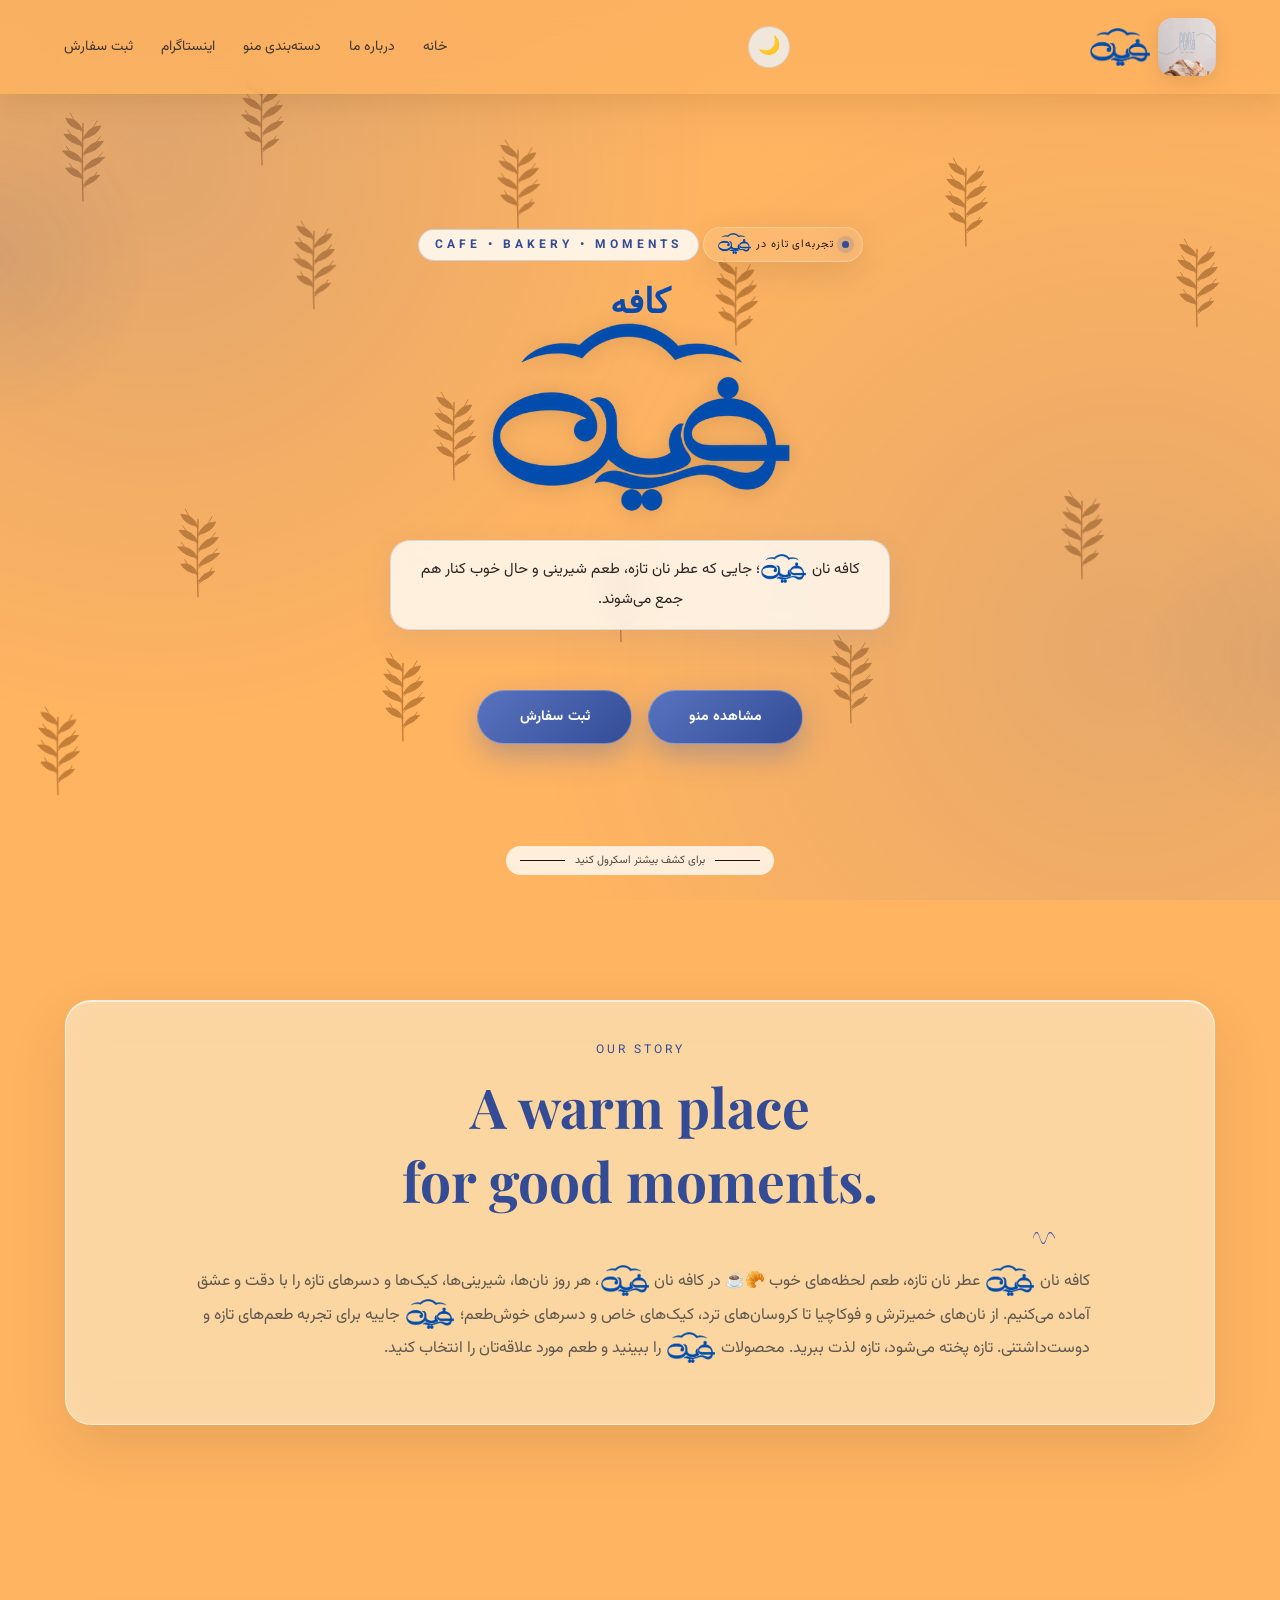
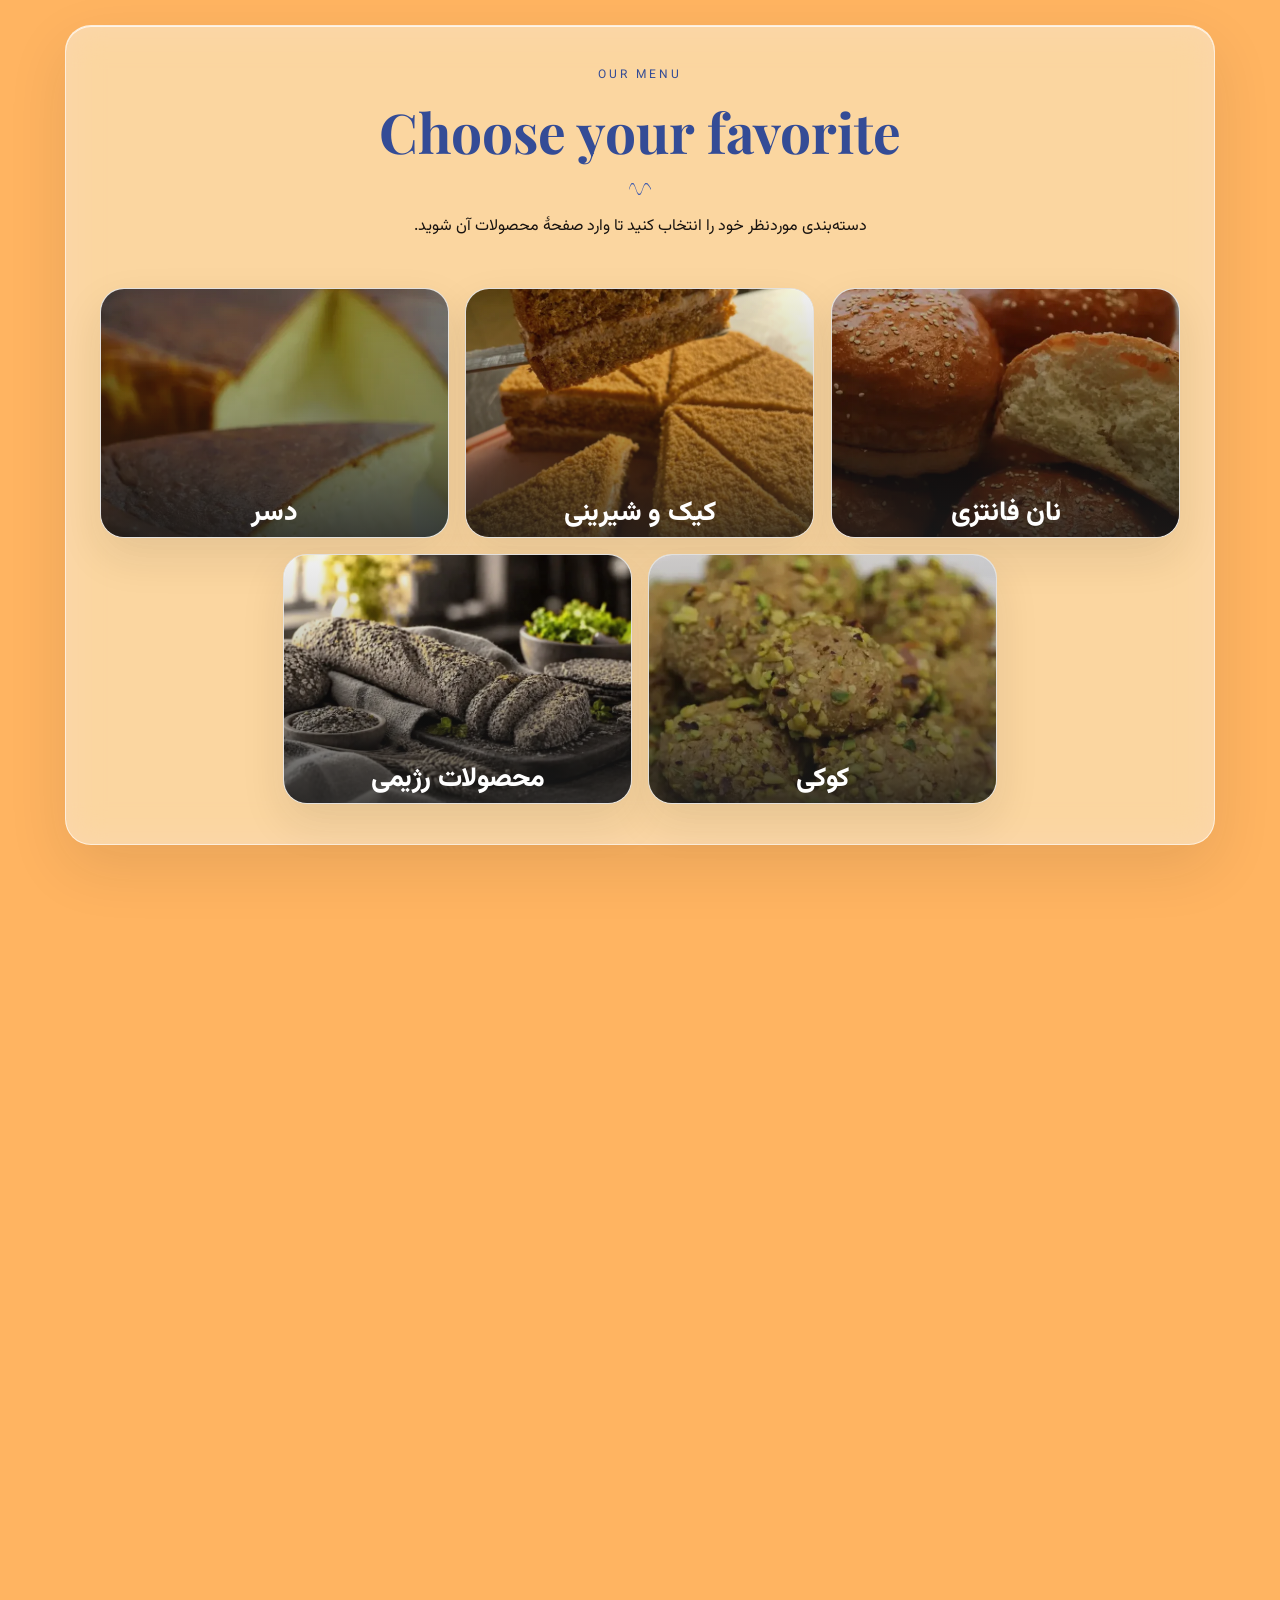
==== commit c2cbaced: "Update website files" ====
--- a/index.html
+++ b/index.html
@@ -15,9 +15,10 @@
 <link rel="apple-touch-icon" href="assets/images/apple-touch-icon.png">
 <link rel="preconnect" href="https://fonts.googleapis.com">
 <link rel="preconnect" href="https://fonts.gstatic.com" crossorigin>
-<link rel="stylesheet" href="https://fonts.googleapis.com/css2?family=Vazirmatn:wght@400;500;600;700;800&family=Playfair+Display:wght@500;600;700&display=swap">
-<link rel="stylesheet" href="https://fonts.googleapis.com/css2?family=Noto+Nastaliq+Urdu:wght@700&text=%D9%83%D8%A7%D9%81%D9%87%DA%A9%D8%A7%D9%81%D9%87&display=swap">
-<link rel="stylesheet" href="css/style.min.css?v=20">
+<link rel="preload" as="style" href="https://fonts.googleapis.com/css2?family=Vazirmatn:wght@400;600;700;800&family=Playfair+Display:wght@600;700&display=swap">
+<link rel="stylesheet" href="https://fonts.googleapis.com/css2?family=Vazirmatn:wght@400;600;700;800&family=Playfair+Display:wght@600;700&display=swap" media="print" onload="this.media='all'">
+<noscript><link rel="stylesheet" href="https://fonts.googleapis.com/css2?family=Vazirmatn:wght@400;600;700;800&family=Playfair+Display:wght@600;700&display=swap"></noscript>
+<link rel="stylesheet" href="css/style.min.css?v=21">
 </head>
 
 <body>
@@ -53,14 +54,6 @@
   <span class="wheat-head wheat-head-12"><svg viewBox="0 0 100 150" aria-hidden="true"><use href="#wheat"/></svg></span>
   <span class="wheat-head wheat-head-13"><svg viewBox="0 0 100 150" aria-hidden="true"><use href="#wheat"/></svg></span>
   <span class="wheat-head wheat-head-14"><svg viewBox="0 0 100 150" aria-hidden="true"><use href="#wheat"/></svg></span>
-  <span class="wheat-head wheat-head-15"><svg viewBox="0 0 100 150" aria-hidden="true"><use href="#wheat"/></svg></span>
-  <span class="wheat-head wheat-head-16"><svg viewBox="0 0 100 150" aria-hidden="true"><use href="#wheat"/></svg></span>
-  <span class="wheat-head wheat-head-17"><svg viewBox="0 0 100 150" aria-hidden="true"><use href="#wheat"/></svg></span>
-  <span class="wheat-head wheat-head-18"><svg viewBox="0 0 100 150" aria-hidden="true"><use href="#wheat"/></svg></span>
-  <span class="wheat-head wheat-head-19"><svg viewBox="0 0 100 150" aria-hidden="true"><use href="#wheat"/></svg></span>
-  <span class="wheat-head wheat-head-20"><svg viewBox="0 0 100 150" aria-hidden="true"><use href="#wheat"/></svg></span>
-  <span class="wheat-head wheat-head-21"><svg viewBox="0 0 100 150" aria-hidden="true"><use href="#wheat"/></svg></span>
-  <span class="wheat-head wheat-head-22"><svg viewBox="0 0 100 150" aria-hidden="true"><use href="#wheat"/></svg></span>
 </div>
 
 <!-- Ambient background -->
@@ -138,7 +131,7 @@
   var intro=document.getElementById("intro"),seen=false;
   try{seen=sessionStorage.getItem("ferin-intro")==="1";sessionStorage.setItem("ferin-intro","1");}catch(e){}
   function done(){if(intro&&intro.parentNode)intro.parentNode.removeChild(intro);intro=null;}
-  if(seen)done();else setTimeout(function(){if(intro)intro.classList.add("hide");setTimeout(done,700);},1600);
+  if(seen)done();else setTimeout(function(){if(intro)intro.classList.add("hide");setTimeout(done,700);},1200);
 })();
 </script>
 
@@ -328,8 +321,8 @@
 function dedupe(){var seen={};Array.prototype.slice.call(g.querySelectorAll(".category")).forEach(function(c){var k=c.getAttribute("href");if(seen[k])c.remove();else seen[k]=1;});}
 dedupe();new MutationObserver(dedupe).observe(g,{childList:true});})();
 </script>
-<script src="js/supabase.js"></script>
-<script src="js/shared.min.js?v=19"></script>
+<script src="js/supabase.js" defer></script>
+<script src="js/shared.min.js?v=19" defer></script>
 <script src="js/app.js?v=22" defer></script>
 </body>
 </html>
--- a/css/style.min.css
+++ b/css/style.min.css
@@ -1,2 +1 @@
-*{margin:0;padding:0}body{font-family:Vazirmatn,sans-serif}a{text-decoration:none;color:inherit}button{font-family:inherit}img{display:block}#intro{align-items:center;justify-content:center}.intro-inner{text-align:center}.intro-small{font-size:12px;letter-spacing:5px;text-transform:uppercase;opacity:.6;margin-bottom:18px;direction:ltr}.intro-title{font-family:Playfair Display,serif;font-size:clamp(52px,11vw,110px);font-weight:600;letter-spacing:-2px}.intro-line{width:0;height:1px;margin:22px auto 0;animation:lineGrow 1.1s ease forwards .35s}@keyframes lineGrow{to{width:150px}}.intro-dot{width:6px;height:6px;border-radius:50%;margin:18px auto 0;animation:pulse 1s infinite}@keyframes pulse{50%{transform:scale(1.7);opacity:.4}}.nav{top:0;left:0;right:0;padding:18px 5%;display:flex;align-items:center;justify-content:space-between}.nav.scrolled{box-shadow:0 8px 30px #00000012;padding-top:12px;padding-bottom:12px}.brand-logo{width:58px;height:58px;object-fit:cover;border-radius:14px;box-shadow:0 6px 20px #0000001a;background:#fff}.logo-wrap{display:flex;align-items:center}.theme-toggle{width:42px;height:42px;border:1px solid var(--line);border-radius:50%;display:flex;align-items:center;justify-content:center;cursor:pointer;font-size:18px}.theme-toggle:hover{transform:rotate(12deg) scale(1.05)}.nav-actions{display:flex;align-items:center;gap:10px}.nav-links{display:flex;gap:28px;align-items:center}.nav-links a{font-size:14px}.hero{min-height:100svh;position:relative;display:flex;align-items:center;overflow:hidden}.hero-content{width:min(1100px,90%);margin:auto;padding-top:70px}.eyebrow{font-size:12px;letter-spacing:4px;margin-bottom:18px}.hero h1{font-family:Playfair Display,serif;font-size:clamp(62px,10vw,130px);line-height:.95;direction:ltr}.hero p{max-width:500px;margin:28px 0 32px;font-size:15px}.hero-buttons{display:flex;flex-wrap:wrap}.btn{display:inline-flex;align-items:center;justify-content:center;padding:14px 24px;border-radius:40px;font-size:14px;transition:.3s;cursor:pointer}.scroll-indicator{font-size:11px;display:flex;gap:10px;align-items:center}.scroll-indicator span{width:45px;height:1px}section{padding:100px 5%}.container{width:min(1150px,100%)}.section-head{margin-bottom:45px}.section-kicker{font-size:12px;letter-spacing:3px;margin-bottom:10px}.section-title{font-family:Playfair Display,serif;font-size:clamp(34px,5vw,55px);direction:ltr}.section-text{margin:15px auto 0;max-width:620px;line-height:2}.about-grid{gap:55px;align-items:center}.about-copy .section-title{margin-bottom:20px}.about-copy p{line-height:2.1;margin-bottom:18px}.category{text-align:center;cursor:pointer}.category:hover,.category.active{transform:translateY(-5px)}.menu-section{display:none}.menu-section.visible{display:block}.menu-toolbar{margin-bottom:25px;flex-wrap:wrap}.current-category{font-size:18px;font-weight:700}.products-count{font-size:12px}.empty{grid-column:1/-1;text-align:center;padding:50px;color:var(--muted)}.notice{border-radius:28px;padding:45px;display:grid;grid-template-columns:1fr 1fr;gap:35px}.notice h2{font-family:Playfair Display,serif;font-size:42px;direction:ltr}.notice p{line-height:2;margin-top:10px}.notice-box span{font-size:14px;line-height:2}.order-grid{display:grid;grid-template-columns:1fr 1fr;gap:22px}.order-card{border-radius:25px;padding:30px}.order-card:hover{transform:translateY(-4px)}.order-icon{margin-bottom:18px}.order-card h3{font-size:19px;margin-bottom:9px}.order-card p{font-size:13px;line-height:2}.order-link{display:inline-block;margin-top:18px;direction:ltr}.order-note{grid-column:1/-1;padding:23px;border-radius:18px;font-size:14px}:root{--paper: #fffdf9;--line: rgba(23,18,15,.1);--hero-text: #17120f}.scroll-indicator span{background:var(--hero-text)}body.dark{--paper: #1b1715;--line: rgba(255,255,255,.11);--hero-text: #fffaf4}@media(max-width:850px){.brand-logo{width:50px;height:50px}.about-grid,.notice,.order-grid{grid-template-columns:1fr}.order-note{grid-column:auto}}@media(max-width:560px){.notice{padding:30px 23px}.notice h2{font-size:34px}}.intro-logo{width:82px;height:82px;object-fit:contain;display:block;margin:0 auto 20px;border-radius:12px;opacity:0;transform:translateY(8px) scale(.94);animation:introLogoIn .8s ease forwards .08s}@keyframes introLogoIn{to{opacity:1;transform:translateY(0) scale(1)}}body,.nav,.nav.scrolled,.nav-links,.hero,.about-grid,.categories,.category,.menu-section,.product-card,.notice-wrap,.notice,.notice-box,.order-section,.order-card,.order-note,footer,.theme-toggle{transition:background-color .45s ease,color .45s ease,border-color .45s ease,box-shadow .45s ease,opacity .45s ease}body:not(.dark) .scroll-indicator span{background:#17120f}@media(max-width:850px){.nav-links a:not(.order-nav):after{content:"";position:absolute;right:10%;left:10%;bottom:2px;height:1px;transform:scaleX(0)}.nav-links a:hover:after{transform:scaleX(1)}}.hero-content>*{opacity:0;animation:heroRise .9s cubic-bezier(.22,1,.36,1) forwards}.hero-content .eyebrow{animation-delay:.15s}.hero-content p{animation-delay:.4s}.hero-content .hero-buttons{animation-delay:.54s}@keyframes heroRise{0%{opacity:0;transform:translateY(24px)}to{opacity:1;transform:translateY(0)}}.hero:after{border-radius:50%}.theme-toggle{position:relative;overflow:hidden}.theme-toggle:after{content:"";position:absolute;inset:0;border-radius:50%;background:#4660ae2e;transform:scale(0);transition:transform .35s ease}.theme-toggle:active:after{transform:scale(1)}.notice .instagram-box{width:min(235px,72%);min-height:185px;margin:0 auto;padding:24px 18px;border-radius:24px;display:flex;flex-direction:column;align-items:center;justify-content:center;gap:8px;text-decoration:none;box-shadow:0 12px 30px #4660ae1a}.instagram-box-label{font-family:Instagram Sans,Helvetica Neue,Arial,sans-serif;font-weight:700;direction:ltr}.instagram-box-handle{direction:ltr}.notice .instagram-box:hover{box-shadow:0 20px 45px #4660ae2b}@media(max-width:560px){.notice .instagram-box{width:210px;min-height:170px;padding:20px 16px}}#intro:before{content:"";position:absolute;inset:0;z-index:-1}html,body{width:100%!important;max-width:100%!important;margin:0!important;padding:0!important}#intro{min-width:0!important;max-width:none!important;box-sizing:border-box!important}.hero,.nav,.about,.categories,.menu-section,.notice-wrap,.order-section,footer{max-width:100%;overflow-x:clip}@media(max-width:850px){.nav-links{overflow-x:hidden!important;justify-content:flex-start!important}.nav-links a{align-items:center!important;justify-content:center!important;min-height:52px!important;width:100%!important;box-sizing:border-box!important;flex:0 0 auto!important;margin:0!important}.nav:after{content:"";position:fixed;inset:0;z-index:-1;opacity:0;pointer-events:none;transition:opacity .25s ease}}.instagram-box{background:#f3e8dc!important}.instagram-box strong,.instagram-box span{color:#211b17!important}@media(max-width:850px){.nav:after{background:#ffffff9e!important}}html,body{color-scheme:light!important}body,main,section,header,footer,nav,article,aside,.hero,.about,.categories,.menu-section,.notice,.notice-wrap,.order-section,.order-card,.category,.product-card,.nav-links,#intro,.intro-inner{transition:background-color .35s ease,color .35s ease,border-color .35s ease,box-shadow .35s ease!important}body:not(.dark),body:not(.dark) main,body:not(.dark) section,body:not(.dark) .about,body:not(.dark) .categories,body:not(.dark) .menu-section,body:not(.dark) .notice-wrap,body:not(.dark) .order-section,body:not(.dark) footer{color:#211b17!important}body:not(.dark) .nav-links a,body:not(.dark) .section-title,body:not(.dark) .section-text,body:not(.dark) .product-name,body:not(.dark) .product-desc,body:not(.dark) .products-count,body:not(.dark) .about-copy,body:not(.dark) .about-copy p,body:not(.dark) .category,body:not(.dark) .notice,body:not(.dark) .notice-box,body:not(.dark) .order-card,body:not(.dark) .order-card h3,body:not(.dark) .order-card p{color:#211b17!important}body:not(.dark) .category,body:not(.dark) .product-card,body:not(.dark) .notice,body:not(.dark) .order-card{background:#fffdf9!important;border-color:#211b171f!important}html:has(body.dark),body.dark,body.dark main,body.dark section,body.dark .about,body.dark .categories,body.dark .menu-section,body.dark .notice-wrap,body.dark .order-section,body.dark footer{color:#f5eee7!important}body.dark .nav-links a,body.dark .section-title,body.dark .section-text,body.dark .product-name,body.dark .product-desc,body.dark .products-count,body.dark .about-copy,body.dark .about-copy p,body.dark .category,body.dark .notice,body.dark .notice-box,body.dark .order-card,body.dark .order-card h3,body.dark .order-card p{color:#f5eee7!important}body.dark .category,body.dark .product-card,body.dark .notice,body.dark .order-card{background:#171310!important}body:not(.dark) input,body:not(.dark) textarea,body:not(.dark) select{background:#fffdf9!important;color:#211b17!important;border-color:#211b1724!important}body.dark input,body.dark textarea,body.dark select{background:#171310!important;color:#f5eee7!important;border-color:#ffffff1f!important}body.dark #intro .intro-inner,body.dark #intro h1,body.dark #intro p,body.dark #intro span{color:#f5eee7!important}.nav-links a[href*=order],.nav-links a[href*=\633\641\627\631\634],.nav-links .order-link{padding:0!important;font-weight:inherit!important;transform:none!important}body:not(.dark) .nav-links a[href*=order],body:not(.dark) .nav-links a[href*=\633\641\627\631\634],body:not(.dark) .nav-links .order-link,body.dark .nav-links a[href*=order],body.dark .nav-links a[href*=\633\641\627\631\634],body.dark .nav-links .order-link{background:transparent!important;border:none!important;box-shadow:none!important;border-radius:0!important}.hero:before{content:"";position:absolute;width:520px;height:520px;border-radius:50%;background:radial-gradient(circle,rgba(70,96,174,.14),transparent 68%);top:-190px;right:-130px;filter:blur(4px);animation:ferinOrb 10s ease-in-out infinite;pointer-events:none;z-index:-1}.hero:after{width:360px;height:360px;border:1px solid rgba(70,96,174,.18);box-shadow:0 0 80px #4660ae12;animation:ferinOrb2 9s ease-in-out infinite}@keyframes ferinOrb{0%,to{transform:translateZ(0) scale(1)}50%{transform:translate3d(-55px,45px,0) scale(1.12)}}@keyframes ferinOrb2{0%,to{transform:translateZ(0) scale(1)}50%{transform:translate3d(55px,-35px,0) scale(1.12)}}.hero h1{animation:heroTitleIn 1s cubic-bezier(.22,1,.36,1) .25s both,heroTitleFloat 6s ease-in-out 1.5s infinite}@keyframes heroTitleIn{0%{opacity:0;transform:translateY(28px) scale(.97);filter:blur(7px)}to{opacity:1;transform:translateY(0) scale(1);filter:blur(0)}}@keyframes heroTitleFloat{0%,to{transform:translateY(0)}50%{transform:translateY(-4px)}}.section-head .section-title,.about-copy .section-title{position:relative}.section-head .section-title:after,.about-copy .section-title:after{content:"";display:block;transform:scaleX(.25);transition:transform .8s cubic-bezier(.22,1,.36,1)}.btn{isolation:isolate}.btn:before{content:"";position:absolute;top:0;left:-120%;width:70%;height:100%;background:linear-gradient(90deg,transparent,rgba(255,255,255,.34),transparent);transform:skew(-20deg);transition:left .7s ease;pointer-events:none;z-index:-1}.btn:hover:before{left:140%}.nav{animation:navDrop .8s cubic-bezier(.22,1,.36,1) both}@keyframes navDrop{0%{opacity:0;transform:translateY(-18px)}to{opacity:1;transform:translateY(0)}}.nav-links a{position:relative}.nav-links a:not(.order-nav):after{transition:transform .35s cubic-bezier(.22,1,.36,1),opacity .35s ease!important;transform-origin:center!important}.category,.product-card,.order-card,.notice-box{will-change:transform}.category .icon,.order-icon{transition:transform .45s cubic-bezier(.22,1,.36,1)}.category:hover .icon,.order-card:hover .order-icon{transform:translateY(-5px) rotate(-4deg) scale(1.1)}.product-image:after{transform:translate(-120%);transition:transform .8s ease}.product-card:hover .product-image:after{transform:translate(120%)}.scroll-indicator{animation:scrollHint 2.2s ease-in-out infinite}@keyframes scrollHint{0%,to{opacity:.55;transform:translate(-50%)}50%{opacity:1;transform:translate(-50%,5px)}}.instagram-box{transition:transform .5s cubic-bezier(.22,1,.36,1),box-shadow .5s ease!important}.instagram-box:hover{transform:translateY(-8px) scale(1.015)!important}@media(max-width:560px){.hero:before{width:330px;height:330px}.hero:after{width:230px;height:230px}}@media(prefers-reduced-motion:reduce){.hero h1,.hero:before,.hero:after,.scroll-indicator,.nav{animation:none!important}}.hero-buttons{justify-content:center!important;width:100%;margin:28px auto 0;gap:16px}.hero-buttons .btn{min-width:155px;min-height:52px;padding:15px 28px;font-weight:700;letter-spacing:.1px}.instagram-box{overflow:visible!important}.instagram-icon-wrap{width:78px;height:78px;flex:0 0 78px;display:flex;align-items:center;justify-content:center;border-radius:22px;background:#fff;box-shadow:0 8px 22px #00000021;overflow:visible}.instagram-svg{width:62px;height:62px;display:block;flex:none;overflow:visible}.notice .instagram-box:hover .instagram-icon-wrap{transform:scale(1.06) rotate(-2deg);box-shadow:0 12px 28px #0000002e}.instagram-icon-wrap,.instagram-svg{transition:transform .4s cubic-bezier(.22,1,.36,1),box-shadow .4s ease}@media(max-width:600px){.hero-buttons{flex-direction:column}.hero-buttons .btn{min-width:0}}@media(prefers-reduced-motion:reduce){.hero-buttons .btn,.instagram-icon-wrap,.instagram-svg{transition:none!important}}.about-grid{grid-template-columns:1fr!important;max-width:900px;margin:0 auto}.about-copy{width:100%}@media(max-width:900px){.about-grid{grid-template-columns:1fr!important}}.categories .category,.categories .category h3,.categories .category p,.categories .category span,.categories .category small,.categories .category .icon{color:#17120f!important}body.dark .categories .category,body.dark .categories .category h3,body.dark .categories .category p,body.dark .categories .category span,body.dark .categories .category small,body.dark .categories .category .icon{color:#fff!important}body.dark .categories .category:hover,body.dark .categories .category.active{background:#2a2420!important;color:#fff!important}body.dark .categories .category:hover h3,body.dark .categories .category.active h3,body.dark .categories .category:hover p,body.dark .categories .category.active p,body.dark .categories .category:hover span,body.dark .categories .category.active span,body.dark .categories .category:hover small,body.dark .categories .category.active small,body.dark .categories .category:hover .icon,body.dark .categories .category.active .icon,body.dark .categories .category:hover svg,body.dark .categories .category.active svg{color:#fff!important;fill:currentColor}body:not(.dark) .about h1,body:not(.dark) .about h2,body:not(.dark) .about h3,body:not(.dark) .about p,body:not(.dark) .about li,body:not(.dark) .categories h1,body:not(.dark) .categories h2,body:not(.dark) .categories h3,body:not(.dark) .categories p,body:not(.dark) .menu-section h1,body:not(.dark) .menu-section h2,body:not(.dark) .menu-section h3,body:not(.dark) .menu-section h4,body:not(.dark) .menu-section p,body:not(.dark) .notice-wrap h1,body:not(.dark) .notice-wrap h2,body:not(.dark) .notice-wrap h3,body:not(.dark) .notice-wrap p,body:not(.dark) .order-section h1,body:not(.dark) .order-section h2,body:not(.dark) .order-section h3,body:not(.dark) .order-section h4,body:not(.dark) .order-section p,body:not(.dark) footer h1,body:not(.dark) footer h2,body:not(.dark) footer h3,body:not(.dark) footer p,body:not(.dark) footer a,body:not(.dark) footer span{color:#17120f!important}body.dark .about h1,body.dark .about h2,body.dark .about h3,body.dark .about p,body.dark .about li,body.dark .categories h1,body.dark .categories h2,body.dark .categories h3,body.dark .categories p,body.dark .menu-section h1,body.dark .menu-section h2,body.dark .menu-section h3,body.dark .menu-section h4,body.dark .menu-section p,body.dark .notice-wrap h1,body.dark .notice-wrap h2,body.dark .notice-wrap h3,body.dark .notice-wrap p,body.dark .order-section h1,body.dark .order-section h2,body.dark .order-section h3,body.dark .order-section h4,body.dark .order-section p,body.dark footer h1,body.dark footer h2,body.dark footer h3,body.dark footer p,body.dark footer a,body.dark footer span{color:#fff!important}body.dark .notice .instagram-box{background:linear-gradient(145deg,#261b35,#171521 55%,#20162d)!important;border:1px solid rgba(143,162,230,.38)!important;color:#fff!important;box-shadow:0 18px 45px #00000061,0 0 28px #d6297614!important}body.dark .instagram-icon-wrap{background:linear-gradient(145deg,#30233f,#17131f)!important;border:1px solid rgba(255,255,255,.12);box-shadow:0 10px 28px #00000059!important}body.dark .notice .instagram-box:hover{border-color:#8fa2e6b8!important;box-shadow:0 24px 55px #00000075,0 0 32px #d629761f!important}body:not(.dark) .notice .instagram-box{color:#17120f!important}.intro-title,.intro-title *{background:none!important;-webkit-text-fill-color:var(--gold)!important;-webkit-background-clip:initial!important;background-clip:initial!important}.hero h1,.hero h1 span,.hero h1 *{-webkit-text-fill-color:var(--gold)!important;-webkit-background-clip:initial!important}body.dark .order-note{box-shadow:0 10px 30px #00000038}body:not(.dark) .order-section .order-card .order-link{text-decoration:underline;text-underline-offset:4px}:root{--blue: #344c96;--blue-strong: #344c96;--blue-deep: #344c96;--gold-hi: #344c96}body.dark{--blue-strong: #c9d3f2;--gold-hi: #c9d3f2}.intro-bg{position:absolute;inset:-4%;background-image:url(../assets/images/embedded-9b1c095a3330.jpg);background-size:cover;background-position:center 55%;transform:scale(1.08);animation:introKenBurns 14s ease-out both;will-change:transform}@keyframes introKenBurns{0%{transform:scale(1.16) translate3d(0,1.2%,0)}to{transform:scale(1.02) translateZ(0)}}.intro-veil{position:absolute;inset:0}.intro-grain{position:absolute;inset:0;opacity:.05;background-image:url("data:image/svg+xml;utf8,%3Csvg xmlns='http://www.w3.org/2000/svg' width='140' height='140'%3E%3Cfilter id='n'%3E%3CfeTurbulence type='fractalNoise' baseFrequency='.85' numOctaves='3'/%3E%3C/filter%3E%3Crect width='140' height='140' filter='url(%23n)'/%3E%3C/svg%3E");mix-blend-mode:overlay;pointer-events:none}#intro .intro-inner{position:relative;z-index:2;display:flex;flex-direction:column;align-items:center;justify-content:center;padding:34px 30px 30px;border-radius:26px;background:#f7f4ef12;border:1px solid rgba(247,244,239,.16);box-shadow:0 30px 90px #00000073,inset 0 1px #ffffff24;backdrop-filter:blur(14px) saturate(120%);-webkit-backdrop-filter:blur(14px) saturate(120%);animation:introPanelIn 1s cubic-bezier(.22,1,.36,1) both}@keyframes introPanelIn{0%{opacity:0;transform:perspective(1200px) translateY(26px) rotateX(6deg)}to{opacity:1;transform:perspective(1200px) translateY(0) rotateX(0)}}#intro .intro-logo{filter:drop-shadow(0 12px 30px rgba(0,0,0,.5))}#intro .intro-title{text-shadow:0 6px 30px rgba(0,0,0,.45)}#intro .intro-small{color:#f7f4efb8!important}#intro .intro-line{background:#4660aed9!important}#intro .intro-dot{background:#4660aef2!important}@media(max-width:560px){#intro .intro-inner{padding:26px 20px 24px;border-radius:22px}}#intro .intro-title,#intro .intro-title *{color:var(--gold-hi)!important;-webkit-text-fill-color:var(--gold-hi)!important}.hero h1,.hero h1 span,.hero h1 *{-webkit-text-fill-color:var(--gold-hi)!important;-webkit-background-clip:initial!important}.hero .hero-buttons .btn,.hero-buttons .btn{transition:background-color .3s ease,color .3s ease,border-color .3s ease,transform .3s ease,box-shadow .3s ease}.hero-buttons .btn-primary,body:not(.dark) .hero .hero-buttons .btn-primary,body.dark .hero .hero-buttons .btn-primary{-webkit-text-fill-color:#ffffff!important}body.dark .hero-buttons .btn-primary{-webkit-text-fill-color:#12100f!important}.hero-buttons .btn:hover,.hero-buttons .btn:focus-visible{-webkit-text-fill-color:#17120f!important;transform:translateY(-3px)}.nav-links a{transition:color .28s ease}body:not(.dark) .nav-links a,body:not(.dark) .nav.scrolled .nav-links a,body.dark .nav-links a,body.dark .nav.scrolled .nav-links a{-webkit-text-fill-color:var(--blue)!important}.nav-links a:hover,.nav-links a:focus-visible,.nav-links a[aria-current=page],.nav-links a.active{-webkit-text-fill-color:var(--gold-hi)!important}.nav-links a:not(.order-nav):after{background:var(--blue)!important}.product-card .product-name,body:not(.dark) .product-card .product-name,body.dark .product-card .product-name{-webkit-text-fill-color:var(--blue)!important}.product-card .product-price,body:not(.dark) .product-card .product-price,body.dark .product-card .product-price{-webkit-text-fill-color:var(--blue-strong)!important}.product-card .product-desc,body:not(.dark) .product-card .product-desc,body.dark .product-card .product-desc{-webkit-text-fill-color:var(--blue)!important}.category.active,.category[aria-pressed=true],.category.is-active{-webkit-text-fill-color:#ffffff!important}body.dark .category.active,body.dark .category[aria-pressed=true],body.dark .category.is-active{-webkit-text-fill-color:#12100f!important}.category.active *,.category[aria-pressed=true] *,.category.is-active *{-webkit-text-fill-color:currentColor!important}.category:hover:not(.active){border-color:var(--gold-hi)!important}.order-card .order-link,body:not(.dark) .order-card .order-link,body.dark .order-card .order-link{-webkit-text-fill-color:var(--blue)!important}.order-card .order-link:hover{-webkit-text-fill-color:var(--gold-hi)!important}body.dark .section-title,body.dark .current-category{-webkit-text-fill-color:var(--blue-strong)!important}body:not(.dark) .section-title,body:not(.dark) .current-category{-webkit-text-fill-color:var(--blue-deep)!important}.products-count{-webkit-text-fill-color:var(--blue)!important}@media(max-width:850px){.nav .nav-links{position:fixed!important;z-index:12001!important;top:calc(var(--nav-height,76px) + 12px)!important;right:14px!important;left:14px!important;width:auto!important;max-height:calc(100dvh - var(--nav-height,76px) - 30px)!important;overflow-y:auto!important;margin:0!important;padding:16px!important;flex-direction:column!important;align-items:stretch!important;gap:4px!important;border-radius:20px!important;border:1px solid var(--line)!important;visibility:hidden!important;opacity:0!important;transform:translateY(-10px)!important;pointer-events:none!important;transition:opacity .28s ease,transform .28s ease,visibility .28s ease!important}.nav .nav-links a{position:relative!important;z-index:12002!important;pointer-events:auto!important;display:flex!important;padding:10px 14px!important;border-radius:12px;-webkit-text-fill-color:var(--blue)!important}body.dark .nav .nav-links a{-webkit-text-fill-color:var(--blue-strong)!important}.nav .nav-links a:hover{-webkit-text-fill-color:var(--gold-hi)!important}.nav .nav-links a:not(.order-nav):after{display:none!important}}@media(prefers-reduced-motion:reduce){.hero-buttons .btn,.nav-links,.nav-links a,.category{transition:none!important}}.product-grid{display:flex;flex-direction:column}.product-card{display:grid;grid-template-columns:1fr 264px;gap:0;min-height:208px;-webkit-backdrop-filter:blur(18px) saturate(150%)}.product-card:hover{transform:translateY(-3px)}body.dark .product-card:hover{box-shadow:0 16px 34px #00000080}.product-card .product-image{order:2;position:relative;min-height:208px;background:#e9e2d8}.product-card .product-image img{display:block}.product-card .product-image:after{content:"";position:absolute;inset:0;background:linear-gradient(90deg,#ffffff4d,#fff0 38%);pointer-events:none}body.dark .product-card .product-image:after{background:linear-gradient(90deg,#1c1c1c6b,#1c1c1c00 42%)}.product-card .p-body{order:1;display:grid;grid-template-columns:minmax(0,1fr) auto;grid-template-areas:"name price" "desc price";align-content:center;align-items:center;column-gap:24px;row-gap:9px;padding:22px 26px}.product-card .product-name{grid-area:name;font-weight:800;line-height:1.45;margin:0}.product-card .product-desc{grid-area:desc;margin:0;font-size:14px;line-height:1.7;white-space:nowrap;overflow:hidden;text-overflow:ellipsis}.product-card .p-price{grid-area:price;display:flex;flex-direction:column;align-items:flex-end;gap:1px;padding-inline-start:18px;border-inline-start:1px dashed rgba(28,28,28,.13)}body.dark .product-card .p-price{border-inline-start-color:#ffffff24}.p-old{font-size:13px;text-decoration:line-through;text-decoration-thickness:1px}.product-card .product-price{font-weight:900;white-space:nowrap;display:inline-flex;align-items:baseline;gap:4px}.product-card .product-price em{font-size:10px;font-weight:600;font-style:normal;color:var(--muted)}body.dark .product-card .product-price em{color:#b9afa5}@keyframes ferinCardIn{0%{opacity:0;transform:translateY(10px)}to{opacity:1;transform:none}}:root{--cafe-ferin-blue: #344c96}.hero h1,.hero h1 *,.hero h1 span{color:var(--cafe-ferin-blue)!important;-webkit-text-fill-color:var(--cafe-ferin-blue)!important;background:none!important;background-image:none!important;-webkit-background-clip:initial!important;background-clip:initial!important}#intro .intro-title,body.dark .hero h1,body.dark .hero h1 *,body.dark #intro .intro-title{color:var(--cafe-ferin-blue)!important;-webkit-text-fill-color:var(--cafe-ferin-blue)!important}.product-card .p-body,.product-card .product-name,.product-card .product-desc,.product-card .p-price{min-width:0}.product-card .product-name{white-space:normal;overflow:visible;text-overflow:clip;overflow-wrap:anywhere;word-break:normal}@media(max-width:850px){.product-grid{width:100%}.product-card{width:100%;grid-template-columns:minmax(0,1fr) minmax(150px,38%);min-height:184px}.product-card .product-image{min-height:184px}.product-card .p-body{padding:16px 14px;column-gap:10px;row-gap:8px}.product-card .product-name{line-height:1.55;display:-webkit-box;-webkit-box-orient:vertical;-webkit-line-clamp:3;line-clamp:3;overflow:hidden}.product-card .product-desc{white-space:normal;line-height:1.6;display:-webkit-box;-webkit-box-orient:vertical;-webkit-line-clamp:2;line-clamp:2;overflow:hidden}.product-card .p-price{min-width:96px;padding-inline-start:10px}}@media(max-width:600px){.product-card .product-name{-webkit-line-clamp:3;line-clamp:3}}@media(max-width:430px){.product-card .product-name{-webkit-line-clamp:3;line-clamp:3}.product-card .p-price{width:100%;border-inline-start:0;align-items:flex-start;gap:2px}}.product-grid,.product-card,.product-card .p-body{max-width:100%}.product-card,.category,.notice,.order-card,.notice-box{position:relative;backdrop-filter:blur(16px) saturate(135%);-webkit-backdrop-filter:blur(16px) saturate(135%);background-color:#ffffff8c!important;border:1px solid rgba(255,255,255,.65)!important;box-shadow:0 18px 44px #1c1c1c1a,inset 0 1px #ffffffd9;transform-style:preserve-3d;overflow:hidden}.product-card:before,.category:before,.notice-box:before,.order-card:before{content:"";position:absolute;top:0;bottom:0;width:55%;left:-140%;transform:skew(-18deg);transition:left .85s cubic-bezier(.22,1,.36,1);pointer-events:none;z-index:3}.product-card:hover:before,.category:hover:before,.notice-box:hover:before,.order-card:hover:before{left:150%}.product-card,.category{--rx: 0deg;--ry: 0deg;--tz: 0px;transform:perspective(900px) rotateX(var(--rx)) rotateY(var(--ry)) translateZ(var(--tz))}.product-card:hover,.category:hover{--tz: 14px;box-shadow:0 30px 70px #1c1c1c33,inset 0 1px #ffffffe6}.product-card .product-image,.category .icon,.category h3{transform:translateZ(26px);transition:transform .5s cubic-bezier(.22,1,.36,1)}.product-card:hover .product-image,.category:hover .icon,.category:hover h3{transform:translateZ(46px)}body.dark .product-card,body.dark .category,body.dark .notice,body.dark .order-card,body.dark .notice-box{background-color:#1c1c1c8c!important;border-color:#c9d3f233!important;box-shadow:0 20px 50px #0000008c,inset 0 1px #ffffff12}body.dark .product-card:before,body.dark .category:before,body.dark .notice-box:before,body.dark .order-card:before{background:linear-gradient(100deg,transparent,rgba(255,255,255,.14),transparent)}.hero{--mx: 0px;--my: 0px;perspective:1100px}.hero-content{transition:transform .6s cubic-bezier(.22,1,.36,1);will-change:transform}body:after{content:"";position:fixed;inset:0;pointer-events:none;z-index:0;background:radial-gradient(circle at 12% 18%,rgba(70,96,174,.16),transparent 42%),radial-gradient(circle at 88% 72%,rgba(70,96,174,.13),transparent 46%);animation:ferinOrbs 16s ease-in-out infinite alternate}@keyframes ferinOrbs{0%{transform:translateZ(0) scale(1)}to{transform:translate3d(-18px,-26px,0) scale(1.06)}}@media(prefers-reduced-motion:reduce){.product-card,.category,.hero-content,body:after{transform:none!important;animation:none!important;transition:none!important}.product-card:before,.category:before,.notice-box:before,.order-card:before{display:none!important}}@media(max-width:850px){.product-card,.category{transform:none}}.about-grid,.order-grid,.notice,.menu-section .container,#categories .container,#about .container,#order .container{position:relative}#about .container,#categories .container,#menu .container,#order .container,#notice .container{backdrop-filter:blur(18px) saturate(135%);-webkit-backdrop-filter:blur(18px) saturate(135%);background:#f7f4ef8c;border:1px solid rgba(255,255,255,.6);border-radius:26px;box-shadow:0 22px 60px #1c1c1c1a,inset 0 1px #ffffffbf;padding:40px 34px;margin:0 auto;transition:background-color .45s ease,border-color .45s ease,box-shadow .45s ease}body.dark #about .container,body.dark #categories .container,body.dark #menu .container,body.dark #order .container,body.dark #notice .container{background:#1c1c1c85;border-color:#c9d3f229;box-shadow:0 24px 64px #0000008c,inset 0 1px #ffffff0f}@media(max-width:850px){#about .container,#categories .container,#menu .container,#order .container,#notice .container{padding:26px 18px;border-radius:20px}}.category-grid{grid-template-columns:repeat(3,1fr)!important}.category{position:relative!important;min-height:250px!important;padding:0!important;overflow:hidden!important;border-radius:24px!important;display:flex!important;align-items:flex-end!important;justify-content:center!important}.category-photo{position:absolute;inset:0;background-size:cover;background-position:center;transform:scale(1.06);transition:transform 1s cubic-bezier(.22,1,.36,1),filter .6s ease;filter:saturate(.96) contrast(1.04);z-index:-1}.category:after{inset:0;z-index:0;pointer-events:none}.category:hover .category-photo,.category.active .category-photo{transform:scale(1.13);filter:saturate(1.06) contrast(1.08) brightness(.94)}.category-name{position:absolute;z-index:3;left:14px;right:14px;bottom:6px;display:block;font-size:clamp(20px,2.2vw,27px);font-weight:800;line-height:1.25;letter-spacing:-.2px;text-align:center;-webkit-text-fill-color:#fff;background:none;-webkit-background-clip:border-box;background-clip:border-box;text-shadow:none;filter:none;transition:none;transform:none}.category-shade{position:absolute;inset:0;z-index:1;pointer-events:none;background:linear-gradient(180deg,#1c1c1c0f,#1c1c1c47 52%,#1c1c1ccc);transition:background .5s ease}.category:hover .category-shade{background:linear-gradient(180deg,#1c1c1c05,#1c1c1c38,#1c1c1cbd)}.category:hover .category-name,.category.active .category-name{transform:none;filter:none}.category.active:after{background:linear-gradient(180deg,#1c1c1c00,#1c1c1c38 55%,#1c1c1cb3)}.product-grid{grid-template-columns:repeat(2,minmax(0,1fr))!important;gap:26px!important}.product-card{border-radius:26px!important;padding:0!important}.product-card .product-image{height:100%!important}.product-card .product-image img{width:100%;height:100%;object-fit:cover;transition:transform 1.1s cubic-bezier(.22,1,.36,1),filter .5s ease}.product-card:hover .product-image img{filter:saturate(1.05) brightness(1.02)}.product-card .product-name{font-size:19px!important}.product-card .product-price{font-size:16px!important}@media(max-width:560px){.category{min-height:190px!important}}.ferin-reveal{opacity:0;transform:translateY(26px)}.ferin-reveal.ferin-in{opacity:1;transform:translateY(0)}.section-head{transform-style:preserve-3d;perspective:900px}.section-title{transition:transform .6s cubic-bezier(.22,1,.36,1),text-shadow .6s ease}.section-head:hover .section-title{transform:translateZ(24px);text-shadow:0 10px 30px rgba(28,28,28,.18)}.menu-toolbar{backdrop-filter:blur(12px);-webkit-backdrop-filter:blur(12px);background:#f7f4ef73;border:1px solid rgba(255,255,255,.55);border-radius:16px;padding:12px 18px}body.dark .menu-toolbar{background:#1c1c1c73;border-color:#c9d3f229}@media(prefers-reduced-motion:reduce){.category-photo,.category-name,.product-card .product-image img{transition:none!important}}.ferin-field{position:fixed;inset:0;z-index:0;pointer-events:none;overflow:hidden}.ferin-field>*{position:absolute;inset:0}.ferin-grid{background-image:linear-gradient(to right,var(--field-line) 1px,transparent 1px),linear-gradient(to bottom,var(--field-line) 1px,transparent 1px);background-size:88px 88px;mask-image:radial-gradient(ellipse 92% 78% at 50% 42%,#000 26%,transparent 82%);-webkit-mask-image:radial-gradient(ellipse 92% 78% at 50% 42%,#000 26%,transparent 82%)}.ferin-bloom{background:radial-gradient(circle at 18% 24%,var(--field-glow) 0%,transparent 46%),radial-gradient(circle at 82% 76%,var(--field-glow) 0%,transparent 48%);animation:ferinBloom 26s ease-in-out infinite alternate}@keyframes ferinBloom{0%{transform:translateZ(0) scale(1)}to{transform:translate3d(-26px,-34px,0) scale(1.07)}}.ferin-shapes{opacity:var(--field-shape-opacity)}.ferin-shape{position:absolute;color:var(--field-shape);will-change:transform}.ferin-shape svg{display:block;width:100%;height:100%;fill:none;stroke:currentColor;stroke-width:1.6;stroke-linecap:round;stroke-linejoin:round}.ferin-shape--croissant{width:190px;height:190px;left:7%;top:16%;animation:ferinDrift1 34s ease-in-out infinite}.ferin-shape--cake{width:160px;height:160px;right:9%;top:24%;animation:ferinDrift2 40s ease-in-out infinite}.ferin-shape--bread{width:210px;height:210px;left:16%;bottom:12%;animation:ferinDrift3 46s ease-in-out infinite}.ferin-shape--croissant2{width:140px;height:140px;right:14%;bottom:18%;animation:ferinDrift2 38s ease-in-out infinite reverse}.ferin-shape--cup{width:150px;height:150px;right:42%;top:58%;animation:ferinDrift1 44s ease-in-out infinite reverse}@keyframes ferinDrift1{0%,to{transform:rotate(-4deg)}50%{transform:rotate(5deg)}}@keyframes ferinDrift2{0%,to{transform:rotate(5deg)}50%{transform:rotate(-5deg)}}@keyframes ferinDrift3{0%,to{transform:rotate(3deg)}50%{transform:rotate(-6deg)}}.ferin-shape{translate:var(--px,0) var(--py,0);transition:translate .9s cubic-bezier(.22,1,.36,1)}:root{--field-line: rgba(28,28,28,.045);--field-glow: rgba(70,96,174,.1);--field-shape: rgba(70,96,174,.2);--field-shape-opacity: .85}body.dark{--field-line: rgba(247,244,239,.045);--field-glow: rgba(70,96,174,.14);--field-shape: rgba(201,211,242,.16);--field-shape-opacity: .9}body.dark .ferin-field{background:#141312}@media(prefers-reduced-motion:reduce){.ferin-bloom,.ferin-shape{animation:none!important}}@media(max-width:850px){.ferin-shape--croissant2,.ferin-shape--cup{display:none}.ferin-grid{background-size:64px 64px}}@keyframes ferinCardIn{0%{opacity:0;transform:translateY(18px) scale(.98)}to{opacity:1;transform:translateY(0) scale(1)}}.category-grid .category,.product-grid .product-card{animation:ferinCardIn .55s cubic-bezier(.22,1,.36,1) both}.product-grid .product-card:nth-child(1){animation-delay:0ms}.product-grid .product-card:nth-child(2){animation-delay:55ms}.product-grid .product-card:nth-child(3){animation-delay:.11s}.product-grid .product-card:nth-child(4){animation-delay:165ms}.product-grid .product-card:nth-child(5){animation-delay:.22s}.product-grid .product-card:nth-child(6){animation-delay:275ms}.product-grid .product-card:nth-child(7){animation-delay:.33s}.product-grid .product-card:nth-child(8){animation-delay:385ms}.category-grid .category:nth-child(1){animation-delay:0ms}.category-grid .category:nth-child(2){animation-delay:60ms}.category-grid .category:nth-child(3){animation-delay:.12s}.category-grid .category:nth-child(4){animation-delay:.18s}.category-grid .category:nth-child(5){animation-delay:.24s}@media(prefers-reduced-motion:reduce){.category-grid .category,.product-grid .product-card{animation:none!important}}.mobile-menu{position:relative}.mobile-menu-toggle{list-style:none;width:46px;height:46px;display:flex;align-items:center;justify-content:center;border:0;border-radius:12px;background:transparent;color:var(--blue,#344c96);cursor:pointer;font-size:31px;line-height:1;-webkit-tap-highlight-color:transparent}.mobile-menu-toggle::-webkit-details-marker{display:none}.mobile-menu-toggle::marker{content:""}.mobile-menu-toggle span{display:block;line-height:1}.mobile-menu-panel{position:absolute;top:58px;left:0;width:min(330px,calc(100vw - 28px));padding:12px;display:flex;flex-direction:column;gap:6px;border-radius:20px;z-index:999999}.mobile-menu-panel a{display:flex;align-items:center;justify-content:center;min-height:54px;width:100%;padding:10px 14px;border-radius:14px;-webkit-text-fill-color:#344c96!important;background:transparent;font-size:16px;font-weight:600;text-decoration:none!important;cursor:pointer;touch-action:manipulation;-webkit-tap-highlight-color:rgba(70,96,174,.16)}.mobile-menu-panel a:active{background:#4660ae1a}@media(max-width:850px){.nav>.nav-links{display:none!important}.nav-actions{display:flex;align-items:center;gap:10px}.mobile-menu[open] .mobile-menu-toggle{background:#4660ae1a}#home,#about,#categories,#notice,#order{scroll-margin-top:90px}}@media(min-width:851px){.mobile-menu{display:none!important}}@media(max-width:420px){.mobile-menu-panel a{font-size:15px}}@media(max-width:850px){.nav{top:0!important;left:0!important;right:0!important;overflow:visible!important}.nav-actions{position:relative!important;z-index:50002!important;overflow:visible!important}.mobile-menu{display:block!important;position:static!important;overflow:visible!important}.mobile-menu-toggle{position:relative!important;z-index:50004!important;pointer-events:auto!important}.mobile-menu-panel{position:fixed!important;top:76px!important;left:50%!important;right:auto!important;transform:translate(-50%)!important;width:min(330px,calc(100vw - 28px))!important;max-height:calc(100dvh - 92px)!important;overflow-y:auto!important;box-sizing:border-box!important;z-index:50003!important;visibility:visible!important;opacity:1!important}.mobile-menu-panel a{position:relative!important;z-index:50004!important;pointer-events:auto!important;touch-action:manipulation!important}}.merteks-footer{width:100%;box-sizing:border-box;padding:24px 16px 20px;font-size:11px;line-height:1.9;direction:rtl}.merteks-footer .promo{display:block;font-size:11px;font-weight:600;margin-bottom:3px}.merteks-footer .site-line{display:block;font-size:10px}.merteks-footer a{text-decoration:none;font-weight:700;font-size:10px}.merteks-footer a:hover{text-decoration:underline}:root{--ferin-addon-accent: #344c96}html{scroll-behavior:smooth}.ferin-premium-light{position:fixed;inset:auto;width:340px;height:340px;border-radius:50%;pointer-events:none;z-index:0;opacity:.12;filter:blur(55px);background:radial-gradient(circle,var(--ferin-addon-accent),transparent 68%);transform:translateZ(0);transition:opacity .5s ease}.ferin-premium-light.one{top:10vh;left:-180px}.ferin-premium-light.two{bottom:8vh;right:-190px;opacity:.09}.hero{isolation:isolate}.hero:after{content:"";position:absolute;inset:0;pointer-events:none;z-index:0;background:radial-gradient(circle at 50% 42%,rgba(255,255,255,.09),transparent 32%),linear-gradient(180deg,transparent 55%,rgba(0,0,0,.16))}.hero-content,.scroll-indicator{position:relative;z-index:2}.ferin-premium-hero-badge{display:inline-flex;gap:8px;padding:8px 13px;margin-bottom:14px;border:1px solid rgba(255,255,255,.28);border-radius:999px;background:#ffffff1a;backdrop-filter:blur(12px);-webkit-backdrop-filter:blur(12px);color:inherit;font-size:11px;letter-spacing:.08em;box-shadow:0 10px 35px #0000001a;animation:ferinBadgeIn .9s .35s both}.ferin-premium-hero-badge i{width:7px;height:7px;border-radius:50%;background:var(--ferin-addon-accent);box-shadow:0 0 0 5px #4660ae29,0 0 18px #4660ae8c}@keyframes ferinBadgeIn{0%{opacity:0;transform:translateY(12px) scale(.96)}to{opacity:1;transform:none}}.category{isolation:isolate}.category:before{content:"";position:absolute;width:130px;height:130px;top:-70px;right:-55px;border-radius:50%;background:radial-gradient(circle,rgba(70,96,174,.25),transparent 68%);opacity:0;transform:scale(.7);transition:.45s ease;pointer-events:none}.category:after{content:"\2197";position:absolute;left:13px;bottom:12px;width:28px;height:28px;display:grid;place-items:center;border-radius:50%;background:#ffffff1a;opacity:0;transform:translate(-7px,7px);transition:.35s ease;font-size:14px}.category:hover:before,.category.active:before{opacity:1;transform:scale(1)}.category:hover:after,.category.active:after{opacity:1;transform:none}.product-card{position:relative;isolation:isolate}.product-card:before{content:"";position:absolute;inset:0;border-radius:inherit;pointer-events:none;z-index:3;box-shadow:inset 0 0 0 1px #ffffff0d}.ferin-product-badge{position:absolute;top:12px;right:12px;z-index:6;padding:6px 9px;border-radius:999px;font-size:10px;backdrop-filter:blur(10px);-webkit-backdrop-filter:blur(10px)}.product-card .product-image{overflow:hidden}.product-card .product-image img{will-change:transform}.product-card:hover .product-image img{transform:scale(1.075)}#ferinQuickView{position:fixed;inset:0;z-index:99999;display:grid;place-items:center;padding:18px;background:#0a080799;backdrop-filter:blur(14px);-webkit-backdrop-filter:blur(14px);opacity:0;visibility:hidden;transition:.3s ease}#ferinQuickView.is-open{opacity:1;visibility:visible}.ferin-qv-card{width:min(760px,100%);max-height:min(760px,92vh);overflow:auto;display:grid;grid-template-columns:minmax(0,1fr) minmax(280px,.85fr);border:1px solid rgba(255,255,255,.18);border-radius:28px;background:#fffdf9f5;color:#211b17;box-shadow:0 35px 100px #00000052;transform:translateY(20px) scale(.97);transition:.4s cubic-bezier(.2,.8,.2,1)}#ferinQuickView.is-open .ferin-qv-card{transform:none}body.dark .ferin-qv-card{background:#1b1816f7;color:#fff;border-color:#ffffff1f}.ferin-qv-image{min-height:330px;background:#eee;overflow:hidden}.ferin-qv-image img{width:100%;height:100%;min-height:330px;object-fit:cover;display:block}.ferin-qv-info{padding:30px;display:flex;flex-direction:column;justify-content:center}.ferin-qv-kicker{font-size:10px;letter-spacing:.14em;opacity:.6;margin-bottom:10px}.ferin-qv-title{font-size:27px;line-height:1.5;margin:0 0 10px}.ferin-qv-desc{font-size:13px;line-height:2;opacity:.72;margin:0 0 18px}.ferin-qv-price{font-size:20px;font-weight:900;color:var(--ferin-addon-accent);margin-bottom:20px}.ferin-qv-close{position:absolute;top:18px;left:18px;width:40px;height:40px;border:0;border-radius:50%;cursor:pointer;background:#ffffffe0;color:#17120f;font-size:20px;z-index:2}.ferin-qv-wrap{position:relative;width:min(760px,100%)}@media(max-width:650px){.ferin-qv-card{grid-template-columns:1fr;max-height:90vh;border-radius:22px}.ferin-qv-image,.ferin-qv-image img{min-height:220px;height:220px}.ferin-qv-info{padding:22px}.ferin-qv-title{font-size:22px}}.btn,.theme-toggle,button{-webkit-tap-highlight-color:transparent}.btn{position:relative;overflow:hidden}.btn:after{content:"";position:absolute;width:10px;height:10px;border-radius:50%;background:#ffffff6b;transform:scale(0);opacity:0;pointer-events:none}.btn:active:after{animation:ferinRipple .5s ease-out}@keyframes ferinRipple{0%{transform:scale(1);opacity:.55}to{transform:scale(24);opacity:0}}@media(max-width:700px){.btn,.theme-toggle,.nav button,.nav a{min-height:42px}}html,body{overflow-x:hidden!important}*{box-sizing:border-box}img,svg,video,canvas{max-width:100%}button,a,input,select,textarea{max-width:100%}@media(min-width:1200px){.hero-content{max-width:1050px}main>section,section{scroll-margin-top:90px}}@media(min-width:701px)and (max-width:1100px){section{padding-left:6%;padding-right:6%}.hero-content{width:min(92%,900px)}.hero h1{font-size:clamp(54px,8vw,82px);line-height:.98}.hero p{max-width:680px;margin-inline:auto}.about-grid{gap:28px}.order-grid{grid-template-columns:repeat(2,minmax(0,1fr))}}@media(max-width:700px){body{font-size:15px}section{width:100%;max-width:100%;padding:64px 16px!important;scroll-margin-top:74px}.nav{width:100%;max-width:100vw}.brand-logo{width:44px;height:44px;flex:0 0 44px}.nav-links{max-width:calc(100vw - 24px)!important;-webkit-overflow-scrolling:touch}.hero{min-height:100dvh!important;height:auto!important;padding:96px 18px 42px!important;display:flex!important;align-items:center!important;justify-content:center!important;overflow:hidden!important}.hero-content{width:100%!important;max-width:620px!important;padding:0!important;margin:auto!important;transform:none!important}.hero h1{width:100%;font-size:clamp(44px,15vw,68px)!important;line-height:.98!important;letter-spacing:-.04em;overflow-wrap:anywhere}.hero p{width:min(100%,560px);margin:18px auto 0!important;font-size:clamp(13px,3.8vw,16px)!important}.hero-buttons{width:100%;display:grid!important;grid-template-columns:1fr 1fr;gap:10px!important;margin-top:22px!important}.hero-buttons .btn{width:100%!important;min-height:48px;display:flex;align-items:center;justify-content:center;padding:10px 8px!important;font-size:13px!important;white-space:normal}.scroll-indicator{font-size:10px!important}.about-grid,.notice,.order-grid{grid-template-columns:1fr!important}.category-grid{width:100%;grid-template-columns:repeat(2,minmax(0,1fr))!important}.category{min-width:0;padding:18px 9px!important;border-radius:17px!important}.product-grid{width:100%;grid-template-columns:1fr!important;gap:14px!important}.product-card{width:100%!important;min-width:0!important;max-width:100%!important;grid-template-columns:minmax(0,1fr) minmax(112px,38%)!important;min-height:172px!important;overflow:hidden}.product-card .product-image{min-width:0!important;min-height:172px!important;height:100%!important}.product-card .p-body{min-width:0!important;padding:13px 11px!important;display:grid!important;grid-template-columns:minmax(0,1fr) auto!important;grid-template-areas:"name price" "desc desc"!important;align-content:center;gap:7px!important}.product-card .product-name{grid-area:name;min-width:0!important;font-size:clamp(13px,3.7vw,16px)!important;line-height:1.5!important;overflow-wrap:anywhere!important}.product-card .product-desc{grid-area:desc;min-width:0!important;font-size:11px!important;line-height:1.6!important;display:-webkit-box!important;-webkit-box-orient:vertical;-webkit-line-clamp:2;overflow:hidden!important}.product-card .p-price{grid-area:price;min-width:0!important;padding-inline-start:6px!important}.product-card .product-price{font-size:clamp(12px,3.5vw,15px)!important}.product-card .p-old{font-size:9px!important}.order-grid{gap:14px!important}.order-grid>*{min-width:0!important}input,select,textarea,button{font-size:16px!important}input,select,textarea{width:100%!important;max-width:100%!important}footer{padding-left:16px!important;padding-right:16px!important}}@media(max-width:420px){section{padding-left:13px!important;padding-right:13px!important}.hero{padding-left:14px!important;padding-right:14px!important}.hero h1{font-size:clamp(38px,14vw,55px)!important}.hero-buttons{grid-template-columns:1fr!important}.hero-buttons .btn{min-height:46px}.category-grid{grid-template-columns:1fr 1fr!important}.category{padding:15px 7px!important}.product-card{grid-template-columns:minmax(0,1fr) 42%!important;min-height:154px!important}.product-card .product-image{min-height:154px!important}.product-card .product-name{font-size:12px!important}.product-card .product-desc{font-size:10px!important}.product-card .product-price{font-size:11px!important}}@media(max-width:350px){.brand-logo{width:38px;height:38px;flex-basis:38px}.hero h1{font-size:36px!important}.category-grid,.product-card{grid-template-columns:1fr!important}.product-card .product-image{height:190px!important;min-height:190px!important}}@media(prefers-reduced-motion:reduce){*,*:before,*:after{scroll-behavior:auto!important;animation-duration:.001ms!important;animation-iteration-count:1!important;transition-duration:.001ms!important}}body:not(.dark) select{appearance:auto!important;-webkit-appearance:auto!important;background:#e8ded2!important;color:#211b17!important;border:1.5px solid #6f86c9!important;border-radius:12px!important;box-shadow:0 4px 14px #211b1714!important;font-weight:700!important;min-height:46px}body:not(.dark) select:hover,body:not(.dark) select:focus{background:#ded0c0!important;border-color:#344c96!important;outline:3px solid rgba(70,96,174,.18)!important}body.dark select{appearance:auto!important;-webkit-appearance:auto!important;background:#302720!important;color:#fff7ef!important;border:1.5px solid #344c96!important;border-radius:12px!important;box-shadow:0 4px 16px #0000004d!important;font-weight:700!important;min-height:46px}body.dark select:hover,body.dark select:focus{background:#3a2f27!important;border-color:#344c96!important;outline:3px solid rgba(70,96,174,.22)!important}select option{background:#fffdf9!important;color:#211b17!important;font-weight:600!important}body.dark select option{background:#302720!important}select option:checked,select option:hover{background:#d9c9b8!important;color:#211b17!important}body.dark select option:checked,body.dark select option:hover{background:#3b4a80!important}@media(max-width:850px){select{width:100%!important;max-width:100%!important;min-height:50px!important;padding:0 14px!important;font-size:15px!important;line-height:1.4!important;box-sizing:border-box!important}}.hero .scroll-indicator{position:absolute!important;inset:auto auto 25px 50%!important;margin:0!important;transform:translate(-50%)!important;z-index:10!important;width:max-content;max-width:90%;white-space:nowrap}@media(max-width:700px){.hero .scroll-indicator{bottom:18px!important;max-width:90%;white-space:normal;text-align:center;justify-content:center}}body:not(.dark) .nav .nav-links a:not(.order-nav),body:not(.dark) .nav.scrolled .nav-links a:not(.order-nav){color:#344c96!important;-webkit-text-fill-color:#344c96!important}body:not(.dark) .nav .nav-links a:not(.order-nav):hover,body:not(.dark) .nav .nav-links a:not(.order-nav):focus-visible,body:not(.dark) .nav .nav-links a:not(.order-nav).active,body:not(.dark) .nav .nav-links a:not(.order-nav)[aria-current=page]{color:#344c96!important;-webkit-text-fill-color:#344c96!important}body.dark .nav .nav-links a:not(.order-nav),body.dark .nav.scrolled .nav-links a:not(.order-nav){color:#f5eee7!important;-webkit-text-fill-color:#f5eee7!important}body.dark .nav .nav-links a:not(.order-nav):hover,body.dark .nav .nav-links a:not(.order-nav):focus-visible,body.dark .nav .nav-links a:not(.order-nav).active,body.dark .nav .nav-links a:not(.order-nav)[aria-current=page]{color:#c9d3f2!important;-webkit-text-fill-color:#c9d3f2!important}body:not(.dark) .mobile-menu-panel a{-webkit-text-fill-color:#344c96!important}body.dark .mobile-menu-panel a{-webkit-text-fill-color:#f5eee7!important}.menu-toolbar{position:relative;display:flex;align-items:center;justify-content:space-between;gap:14px}.ferin-category-close{display:none;flex:0 0 auto;border:1px solid rgba(33,27,23,.16);background:#fffdf9;color:#211b17;border-radius:999px;min-height:44px;padding:0 18px;font-family:inherit;font-size:14px;font-weight:800;cursor:pointer;box-shadow:0 8px 22px #211b1714;transition:transform .2s ease,background .2s ease,color .2s ease,border-color .2s ease;white-space:nowrap}.ferin-category-close.is-visible{display:inline-flex;align-items:center;justify-content:center}.ferin-category-close:hover{transform:translateY(-2px);background:#211b17;color:#fffdf9;border-color:#211b17}body.dark .ferin-category-close{background:#211b17;color:#fff8f0;border-color:#fff8f02e}body.dark .ferin-category-close:hover{background:#fff8f0;color:#211b17;border-color:#fff8f0}@media(max-width:700px){.menu-toolbar{align-items:stretch;flex-wrap:wrap}.ferin-category-close{width:100%;min-height:42px}}html body #intro.hide{position:fixed!important;z-index:-1!important}html body #intro{position:fixed!important;inset:0!important;width:100%!important;height:100%!important;min-height:100vh!important;margin:0!important;padding:0!important;z-index:2147483646!important;display:flex!important;opacity:1;visibility:visible;pointer-events:auto;overflow:hidden!important}html body #intro.hide{display:none!important;opacity:0!important;visibility:hidden!important;pointer-events:none!important}html,body{transition:background-color .28s ease,color .28s ease}html[data-theme=light],body[data-theme=light]{color:#211b17!important}html[data-theme=dark],body[data-theme=dark]{color:#f7efe7!important}body[data-theme=light] .nav,body[data-theme=light] .nav-links,body[data-theme=light] .menu-section,body[data-theme=light] .product-card,body[data-theme=light] .notice,body[data-theme=light] .order-card{background:#fffdf9!important;color:#211b17!important;border-color:#211b171f!important}body[data-theme=light] .categories,body[data-theme=light] .notice-wrap,body[data-theme=light] .order-section,body[data-theme=light] .nav-links a,body[data-theme=light] .section-title,body[data-theme=light] .current-category,body[data-theme=light] .product-name,body[data-theme=light] .order-card h3,body[data-theme=light] .notice-box strong{color:#211b17!important}body[data-theme=light] .section-text,body[data-theme=light] .products-count,body[data-theme=light] .product-desc,body[data-theme=light] .order-card p,body[data-theme=light] .about-copy p{color:#5f5750!important}body[data-theme=light] .theme-toggle{background:#f1e6da!important;color:#211b17!important;border-color:#211b171f!important}body[data-theme=light] #intro,body[data-theme=light] #intro:before{background:#faf6f0!important;color:#211b17!important}body[data-theme=light] .hero{color:#211b17!important}body[data-theme=dark] .nav,body[data-theme=dark] .nav-links,body[data-theme=dark] .menu-section,body[data-theme=dark] .product-card,body[data-theme=dark] .notice,body[data-theme=dark] .order-card{background:#1d1815!important;color:#f7efe7!important;border-color:#ffffff1f!important}body[data-theme=dark] .categories,body[data-theme=dark] .notice-wrap,body[data-theme=dark] .order-section,body[data-theme=dark] .nav-links a,body[data-theme=dark] .section-title,body[data-theme=dark] .current-category,body[data-theme=dark] .product-name,body[data-theme=dark] .order-card h3,body[data-theme=dark] .notice-box strong{color:#f7efe7!important}body[data-theme=dark] .section-text,body[data-theme=dark] .products-count,body[data-theme=dark] .product-desc,body[data-theme=dark] .order-card p,body[data-theme=dark] .about-copy p{color:#c2b4a8!important}body[data-theme=dark] .theme-toggle{background:#2a211c!important;color:#f7efe7!important;border-color:#ffffff1f!important}body[data-theme=dark] #intro,body[data-theme=dark] #intro:before{background:#12100f!important;color:#f7efe7!important}body[data-theme=dark] .hero{color:#f7efe7!important}.ferin-premium-light{will-change:transform}.fp-box[hidden]{display:none!important}.fp-box{margin-top:28px;padding:16px;border-radius:22px;background:var(--paper,#fffdf9);border:1px solid var(--line,rgba(23,18,15,.1));box-shadow:0 14px 34px #4660ae14;direction:rtl;overflow:hidden}.fp-head{display:flex;margin-bottom:12px}.fp-title{font-weight:800;font-size:15px;color:var(--ink,#2a1f18)}.fp-count{font-size:12px;color:var(--muted,#5f5750)}.fp-stage{position:relative;perspective:1200px;min-height:130px}.fp-card{display:flex;align-items:center;gap:14px;padding:12px;border-radius:18px;background:linear-gradient(135deg,#4660ae24,#4660ae0a);border:1px solid var(--line,rgba(23,18,15,.1));transform-origin:center right;backface-visibility:hidden;will-change:transform,opacity}.fp-card.fp-in{animation:fpIn .8s cubic-bezier(.22,.8,.3,1) both}.fp-card.fp-out{position:absolute;inset:0;animation:fpOut .8s cubic-bezier(.6,0,.8,.4) both;pointer-events:none}@keyframes fpIn{0%{transform:rotateY(90deg);opacity:0}to{transform:rotateY(0);opacity:1}}@keyframes fpOut{0%{transform:rotateY(0);opacity:1}to{transform:rotateY(-90deg);opacity:0}}.fp-img{flex:0 0 96px;height:96px;border-radius:16px;overflow:hidden;display:grid;place-items:center;font-size:42px;background:#4660ae33}.fp-img img{width:100%;height:100%;object-fit:cover;display:block}.fp-info{flex:1;min-width:0}.fp-name{margin:0 0 4px;font-size:16px;font-weight:800;color:var(--ink,#2a1f18)}.fp-desc{margin:0 0 8px;font-size:12px;display:-webkit-box;-webkit-line-clamp:2;-webkit-box-orient:vertical;overflow:hidden}.fp-price{font-weight:800;font-size:14px;color:var(--gold,#344c96)}.fp-price em{font-style:normal;font-size:11px;font-weight:600;margin-right:3px}.fp-dots{display:flex;justify-content:center;gap:6px;margin-top:12px}.fp-dot{width:7px;height:7px;border-radius:99px;border:0;padding:0;background:#5d689059;cursor:pointer;transition:all .3s}.fp-dot.on{width:22px;background:var(--gold,#344c96)}.fp-info{text-align:right}.fp-info>div{display:flex;align-items:baseline;gap:10px;flex-wrap:wrap}.product-image .ph-icon{display:none}.product-image.no-photo{display:flex;align-items:center;justify-content:center}.product-image.no-photo .ph-icon{display:block;font-size:56px;opacity:.55}body:not(.dark) .eyebrow,body:not(.dark) .section-kicker{color:#344c96!important}body.dark .eyebrow,body.dark .section-kicker{color:#8fa2e6!important}:root{--gold: #344c96;--muted: #5f5750}body.dark{--gold: #b4c3f6;--blue: #b4c3f6;--blue-deep: #b4c3f6;--muted: #cfc5bc}::selection{background:#4660ae47;color:inherit}:focus-visible{outline:2px solid #344c96;outline-offset:3px;border-radius:6px}body.dark :focus-visible{outline-color:#b4c3f6}.product-card:before,.order-card:before,.notice-box:before{background:none!important;display:none!important}.section-head .section-title:after,.about-copy .section-title:after{width:92px!important;height:14px!important;margin:14px auto 0!important;background:url("data:image/svg+xml,%3Csvg xmlns='http://www.w3.org/2000/svg' viewBox='0 0 120 16'%3E%3Cpath d='M2 8 C 14 -2 26 -2 38 8 S 62 18 74 8 S 98 -2 118 8' fill='none' stroke='%234660ae' stroke-width='2' stroke-linecap='round'/%3E%3C/svg%3E") center/contain no-repeat!important;transform-origin:center!important}.about-copy .section-title:after{margin:14px 0 0 auto!important}body.dark .section-head .section-title:after,body.dark .about-copy .section-title:after{background:url("data:image/svg+xml,%3Csvg xmlns='http://www.w3.org/2000/svg' viewBox='0 0 120 16'%3E%3Cpath d='M2 8 C 14 -2 26 -2 38 8 S 62 18 74 8 S 98 -2 118 8' fill='none' stroke='%239db0f0' stroke-width='2' stroke-linecap='round'/%3E%3C/svg%3E") center/contain no-repeat!important}body.dark .instagram-box-handle,body.dark .hero h1,body.dark .hero h1 span,body.dark .notice h2 span{color:#b4c3f6!important;-webkit-text-fill-color:#b4c3f6!important}body.dark .hero h1{color:#b4c2f5!important;-webkit-text-fill-color:#b4c2f5!important}body:not(.dark) .instagram-box-handle{color:#344c96!important;-webkit-text-fill-color:#344c96!important}body:not(.dark) .hero h1,body:not(.dark) .hero h1 span{color:#344c96!important;-webkit-text-fill-color:#344c96!important}body:not(.dark) .hero h1{text-shadow:0 2px 24px rgba(255,255,255,.65)}.btn-primary,body.dark .btn-primary,body:not(.dark) .btn-primary{background:linear-gradient(135deg,#5873c0,#344c96)!important;color:#fff!important;-webkit-text-fill-color:#fff!important;border:1px solid rgba(255,255,255,.28)!important;box-shadow:0 12px 28px #4660ae57!important}.btn-primary:hover,body.dark .btn-primary:hover{box-shadow:0 16px 34px #4660ae70!important}body:not(.dark) .nav .nav-links a:not(.order-nav){color:#3d3631!important;-webkit-text-fill-color:#3d3631!important}body:not(.dark) .nav .nav-links a:not(.order-nav):hover,body:not(.dark) .nav .nav-links a:not(.order-nav).active{color:#344c96!important;-webkit-text-fill-color:#344c96!important;background:#4660ae17;border-radius:999px}body.dark .nav .nav-links a:not(.order-nav):hover,body.dark .nav .nav-links a:not(.order-nav).active{background:#9db0f024;border-radius:999px}body:not(.dark) .mobile-menu-panel{background:#fffdf9fb!important;border:1px solid rgba(70,96,174,.18)!important;box-shadow:0 22px 50px #4660ae33!important}body:not(.dark) .mobile-menu-panel a:not(.mobile-order-link){color:#3d3631!important;-webkit-text-fill-color:#3d3631!important}body.dark .mobile-menu-panel{background:#1b1715fb!important;border:1px solid rgba(157,176,240,.26)!important;box-shadow:0 22px 50px #0000008c!important}body.dark .mobile-menu-panel a:not(.mobile-order-link){color:#f5eee7!important;-webkit-text-fill-color:#f5eee7!important}body:not(.dark) .mobile-menu-panel a:not(.mobile-order-link):hover{background:#4660ae17!important}body.dark .mobile-menu-panel a:not(.mobile-order-link):hover{background:#9db0f024!important}.product-card{border:1px solid rgba(70,96,174,.14)!important}body.dark .product-card{border-color:#9db0f02e!important}body.dark .product-card:hover{border-color:#9db0f080!important}body:not(.dark) .product-card .product-name{color:#344c96!important;-webkit-text-fill-color:#344c96!important;opacity:1!important}body.dark .product-card .product-name{color:#b4c2f5!important;-webkit-text-fill-color:#b4c2f5!important;opacity:1!important}body:not(.dark) .product-card .product-desc{color:#4d453f!important;-webkit-text-fill-color:#4d453f!important;opacity:1!important}body.dark .product-card .product-desc{color:#d8cfc7!important;-webkit-text-fill-color:#d8cfc7!important;opacity:1!important}body:not(.dark) .product-card .product-price{color:#344c96!important;-webkit-text-fill-color:#344c96!important}body.dark .product-card .product-price{color:#b4c2f5!important;-webkit-text-fill-color:#b4c2f5!important}body:not(.dark) .product-card .p-old{color:#5c544e!important;-webkit-text-fill-color:#5c544e!important}body.dark .product-card .p-old{color:#b3a79d!important;-webkit-text-fill-color:#b3a79d!important}.ferin-product-badge{background:#344c96!important;color:#fff!important;-webkit-text-fill-color:#fff!important;border:1px solid rgba(255,255,255,.35)!important;font-weight:700!important;box-shadow:0 6px 16px #4660ae4d!important}.menu-toolbar .current-category{-webkit-text-fill-color:#344c96!important}body.dark .menu-toolbar .current-category{color:#b4c2f5!important;-webkit-text-fill-color:#b4c2f5!important}body:not(.dark) .products-count{color:#4d453f!important}body.dark .products-count{color:#d8cfc7!important}.category-grid{display:flex!important;flex-wrap:wrap!important;justify-content:center!important;gap:16px!important}.category-grid .category{flex:0 0 calc((100% - 32px) / 3)!important;max-width:calc((100% - 32px) / 3)!important}@media(max-width:900px){.category-grid{gap:12px!important}.category-grid .category{flex-basis:calc((100% - 12px)/2)!important;max-width:calc((100% - 12px)/2)!important}}@media(max-width:340px){.category-grid .category{flex-basis:100%!important;max-width:100%!important}}.category{border:1px solid rgba(70,96,174,.18)!important}.category:hover,.category.active{box-shadow:0 0 0 3px #4660ae38,0 18px 40px #4660ae38!important}body.dark .category:hover,body.dark .category.active{border-color:#b4c3f6!important;box-shadow:0 0 0 3px #9db0f047,0 18px 40px #00000073!important}body:not(.dark) .order-section .order-card{background:#fffdf9!important;color:#3d3631!important;border:1px solid rgba(70,96,174,.2)!important;border-top:4px solid #344c96!important;box-shadow:0 16px 40px #4660ae24!important}body:not(.dark) .order-section .order-card h3{color:#344c96!important;-webkit-text-fill-color:#344c96!important}body:not(.dark) .order-section .order-card p{color:#4d453f!important;-webkit-text-fill-color:#4d453f!important}body:not(.dark) .order-section .order-card .order-link{color:#344c96!important;-webkit-text-fill-color:#344c96!important;font-weight:700;text-decoration-color:#4660ae73}body:not(.dark) .order-section .order-card:hover{box-shadow:0 22px 50px #4660ae3d!important;border-color:#4660ae73!important}body:not(.dark) .order-section .order-note{background:linear-gradient(135deg,#5873c0,#344c96)!important;color:#fff!important;-webkit-text-fill-color:#fff!important;border:0!important;box-shadow:0 16px 38px #4660ae52!important}body.dark .order-section .order-card{background:#1d1815!important;color:#f5eee7!important;border:1px solid rgba(157,176,240,.24)!important;border-top:4px solid #344c96!important}body.dark .order-section .order-card h3{color:#fff8f0!important;-webkit-text-fill-color:#fff8f0!important}body.dark .order-section .order-card p{color:#d8cfc7!important;-webkit-text-fill-color:#d8cfc7!important}body.dark .order-section .order-card .order-link{color:#b4c3f6!important;-webkit-text-fill-color:#b4c3f6!important;font-weight:700}body.dark .order-section .order-note{background:linear-gradient(135deg,#4660ae8c,#4660ae52)!important;color:#fff8f0!important;-webkit-text-fill-color:#fff8f0!important;border:1px solid rgba(157,176,240,.38)!important}.order-icon{width:54px;height:54px;display:inline-flex;align-items:center;justify-content:center;border-radius:50%;background:#4660ae1a;font-size:26px}body.dark .order-icon{background:#9db0f024}body:not(.dark) .notice-box .instagram-box-label{color:#2a2420!important}body.dark .notice-box .instagram-box-label{color:#fff8f0!important}body:not(.dark) .scroll-indicator{color:#4d453f!important;opacity:1!important}body.dark .scroll-indicator{color:#d8cfc7!important;opacity:1!important}body:not(.dark) .merteks-footer,body:not(.dark) .merteks-footer .site-line{color:#5f5750!important}body.dark .merteks-footer,body.dark .merteks-footer .site-line{color:#cfc5bc!important}body.dark .merteks-footer .promo,body.dark .merteks-footer a{color:#b4c3f6!important}.btn-primary,body.dark .btn-primary,body:not(.dark) .btn-primary,body:not(.dark) .order-section .order-note,body.dark .order-section .order-note{background-color:#344c96!important}.notice-box .instagram-box-handle{opacity:1!important}body.dark .hero .hero-buttons .btn-primary,body:not(.dark) .hero .hero-buttons .btn-primary,body[data-theme] .hero .hero-buttons .btn.btn-primary{background:linear-gradient(135deg,#5873c0,#344c96)!important;background-color:#344c96!important;color:#fff!important;-webkit-text-fill-color:#fff!important;border:1px solid rgba(255,255,255,.3)!important}body.dark .hero .hero-buttons .btn-primary:hover,body:not(.dark) .hero .hero-buttons .btn-primary:hover{background:linear-gradient(135deg,#6580cc,#5070b8)!important;background-color:#5070b8!important}.hero p{display:inline-block;padding:14px 22px!important;border-radius:20px;backdrop-filter:blur(10px);-webkit-backdrop-filter:blur(10px);line-height:2!important}body:not(.dark) .hero p{background:#fffdf9d1;color:#2a2420!important;-webkit-text-fill-color:#2a2420!important;border:1px solid rgba(70,96,174,.16);box-shadow:0 10px 30px #4660ae1a}body.dark .hero p{background:#120c099e;color:#f7efe7!important;-webkit-text-fill-color:#f7efe7!important;border:1px solid rgba(157,176,240,.22)}.hero .eyebrow{display:inline-block;padding:6px 16px;border-radius:999px;font-weight:700!important;backdrop-filter:blur(8px);-webkit-backdrop-filter:blur(8px)}body:not(.dark) .hero .eyebrow{background:#fffdf9db;color:#344c96!important;border:1px solid rgba(70,96,174,.22)}body.dark .hero .eyebrow{background:#120c099e;color:#b4c2f5!important;border:1px solid rgba(157,176,240,.28)}.scroll-indicator{background:#fffdf9cc;padding:6px 14px;border-radius:999px;backdrop-filter:blur(8px);-webkit-backdrop-filter:blur(8px)}body.dark .scroll-indicator{background:#120c099e}:root{--site-bg: #ffb461;--site-bg-top: #efaa5d;--wheat-color: #8a4a10;--wheat-opacity: .5}html[data-theme=dark],html:has(body.dark){--site-bg: #1d140d;--site-bg-top: #150e09;--wheat-color: #ffb461;--wheat-opacity: .42}html,html[data-theme=light],html[data-theme=dark],html:has(body.dark){min-height:100%;background:var(--site-bg)!important;background-color:var(--site-bg)!important;background-image:none!important}body,body[data-theme=light],body[data-theme=dark],body.dark{min-height:100vh;background:transparent!important;background-color:transparent!important;background-image:none!important;position:relative!important;isolation:isolate!important}body:before{content:"";position:fixed;inset:0;z-index:-2;pointer-events:none;background:linear-gradient(180deg,var(--site-bg-top) 0%,var(--site-bg) 18%,var(--site-bg) 100%)}html body:not(.dark) main,html body:not(.dark) main>section,html body:not(.dark) #about,html body:not(.dark) .about,html body:not(.dark) .categories,html body:not(.dark) .menu-section,html body:not(.dark) .notice-wrap,html body:not(.dark) .order-section,html body:not(.dark) footer,html body:not(.dark) .hero,html body:not(.dark) section,html body.dark main,html body.dark main>section,html body.dark #about,html body.dark .about,html body.dark .categories,html body.dark .menu-section,html body.dark .notice-wrap,html body.dark .order-section,html body.dark footer,html body.dark .hero,html body.dark section,html body[data-theme=light] main,html body[data-theme=dark] main{background:transparent!important;background-color:transparent!important;background-image:none!important}html body:not(.dark) .nav,html body:not(.dark) .nav.scrolled{background:#ffb461d1!important;-webkit-backdrop-filter:blur(14px);backdrop-filter:blur(14px);box-shadow:0 6px 24px #8a4a1024!important}html body.dark .nav,html body.dark .nav.scrolled{background:#1d140dd1!important;-webkit-backdrop-filter:blur(14px);backdrop-filter:blur(14px)}html body:not(.dark) .nav-links,html body.dark .nav-links{background:transparent!important;box-shadow:none!important;border-color:transparent!important}html body .hero:before,html body .hero:after{display:none!important}html body .ferin-field{display:none!important}body>.wheat-motion{position:fixed!important;inset:0!important;display:block!important;z-index:-1!important;overflow:hidden!important;pointer-events:none!important;opacity:1!important;color:var(--wheat-color)!important}.wheat-motion .wheat-head{position:absolute!important;display:block!important;width:clamp(34px,5vw,84px)!important;height:auto!important;color:var(--wheat-color)!important;opacity:var(--wheat-opacity)!important;transform-origin:50% 96%;will-change:transform;animation:wheatSway var(--dur,11s) ease-in-out var(--delay,0s) infinite!important}.wheat-motion .wheat-head svg{display:block!important;width:100%!important;height:auto!important}.wheat-motion .wheat-head-1{left:4%;top:12%;--rot: -24deg;--sway: 9deg;--dur: 9s;--delay: -2s;--sc: 1 }.wheat-motion .wheat-head-2{left:13%;top:56%;--rot: 18deg;--sway: 11deg;--dur: 11s;--delay: -8s;--sc: .9 }.wheat-motion .wheat-head-3{left:22%;top:24%;--rot: -12deg;--sway: 8deg;--dur: 10s;--delay: -5s;--sc: 1.15 }.wheat-motion .wheat-head-4{left:29%;top:72%;--rot: 26deg;--sway: 10deg;--dur: 12s;--delay: -10s;--sc: .85 }.wheat-motion .wheat-head-5{left:38%;top:15%;--rot: 14deg;--sway: 9deg;--dur: 9.5s;--delay: -4s;--sc: 1.1 }.wheat-motion .wheat-head-6{left:46%;top:61%;--rot: -20deg;--sway: 12deg;--dur: 13s;--delay: -7s;--sc: .95 }.wheat-motion .wheat-head-7{left:55%;top:28%;--rot: 16deg;--sway: 8deg;--dur: 10.5s;--delay: -1s;--sc: 1.2 }.wheat-motion .wheat-head-8{left:64%;top:70%;--rot: -14deg;--sway: 10deg;--dur: 11.5s;--delay: -9s;--sc: 1 }.wheat-motion .wheat-head-9{left:73%;top:17%;--rot: 20deg;--sway: 9deg;--dur: 9s;--delay: -6s;--sc: .9 }.wheat-motion .wheat-head-10{left:82%;top:54%;--rot: -18deg;--sway: 11deg;--dur: 12.5s;--delay: -3s;--sc: 1.1 }.wheat-motion .wheat-head-11{left:91%;top:26%;--rot: 12deg;--sway: 8deg;--dur: 10s;--delay: -11s;--sc: 1 }.wheat-motion .wheat-head-12{left:2%;top:78%;--rot: 15deg;--sway: 10deg;--dur: 11s;--delay: -5s;--sc: 1.15 }.wheat-motion .wheat-head-13{left:18%;top:8%;--rot: 24deg;--sway: 9deg;--dur: 12s;--delay: -7s;--sc: .85 }.wheat-motion .wheat-head-14{left:33%;top:43%;--rot: -21deg;--sway: 12deg;--dur: 9.5s;--delay: -3s;--sc: 1 }.wheat-motion .wheat-head-15{left:42%;top:83%;--rot: 16deg;--sway: 8deg;--dur: 13s;--delay: -9s;--sc: 1.1 }.wheat-motion .wheat-head-16{left:59%;top:8%;--rot: -24deg;--sway: 10deg;--dur: 10s;--delay: -4s;--sc: .9 }.wheat-motion .wheat-head-17{left:69%;top:45%;--rot: 10deg;--sway: 9deg;--dur: 11.5s;--delay: -10s;--sc: 1.2 }.wheat-motion .wheat-head-18{left:78%;top:82%;--rot: 22deg;--sway: 11deg;--dur: 9s;--delay: -6s;--sc: .95 }.wheat-motion .wheat-head-19{left:88%;top:7%;--rot: -12deg;--sway: 8deg;--dur: 12s;--delay: -1s;--sc: 1.05 }.wheat-motion .wheat-head-20{left:96%;top:72%;--rot: 17deg;--sway: 10deg;--dur: 10.5s;--delay: -8s;--sc: .9 }.wheat-motion .wheat-head-21{left:25%;top:88%;--rot: -16deg;--sway: 9deg;--dur: 11s;--delay: -11s;--sc: 1 }.wheat-motion .wheat-head-22{left:51%;top:42%;--rot: 19deg;--sway: 12deg;--dur: 13s;--delay: -2s;--sc: 1.1 }@keyframes wheatSway{0%,to{transform:translateZ(0) rotate(calc(var(--rot,0deg) - var(--sway,9deg))) scale(var(--sc,1))}50%{transform:translate3d(14px,-22px,0) rotate(calc(var(--rot,0deg) + var(--sway,9deg))) scale(var(--sc,1))}}body>main,body>footer{position:relative;z-index:1}body>header.nav{position:fixed!important;z-index:1000!important}@media(prefers-reduced-motion:reduce){.wheat-motion .wheat-head{animation:none!important}}html body #intro .intro-bg{filter:saturate(.9) contrast(1.05) brightness(.56)!important}html body #intro .intro-veil{background:radial-gradient(circle at 50% 42%,#12100e66,#12100edb 62%,#12100ef7),linear-gradient(180deg,#12100e9e,#12100e61 40%,#12100eeb)!important}html body #intro .intro-title{direction:rtl!important}img.farin-inline{display:inline-block!important;height:1.9em!important;width:auto!important;max-width:none!important;vertical-align:middle!important;margin:-.35em .12em -.3em!important;object-fit:contain;background:none!important;border:0!important;box-shadow:none!important}img.farin-nav{height:38px;width:auto;max-width:none;display:block;object-fit:contain}.logo-wrap{gap:8px}.farin-title{display:flex!important;flex-direction:column;align-items:center;justify-content:center;gap:2px;text-align:center!important;margin-inline:auto}.farin-title .farin-cafe{font-size:clamp(22px,5.4vw,34px);font-weight:700;line-height:1.2;-webkit-text-fill-color:#0b4cad;text-shadow:none}.farin-title img.farin-block{height:clamp(110px,28vw,190px);width:auto;max-width:86vw;object-fit:contain;display:block;filter:drop-shadow(0 2px 10px rgba(0,0,0,.12))}#intro .farin-title .farin-cafe{-webkit-text-fill-color:#fff}#intro .farin-title img.farin-block{height:clamp(90px,24vw,150px)}body.dark img.farin-inline,body.dark img.farin-nav,body.dark .farin-title img.farin-block,#intro img.farin-block{filter:brightness(0) invert(1) drop-shadow(0 2px 8px rgba(0,0,0,.35))}body.dark .farin-title .farin-cafe{-webkit-text-fill-color:#fff}html body,html body main,html body main section,html body footer,html body .container,html body .hero-content,html body .about-copy,html body .section-head,html body .section-title,html body .section-kicker,html body .notice,html body .notice>div,html body .order-card,html body .order-note,html body .order-grid,html body .product-card,html body .product-card *,html body .merteks-footer,html body .fp-box,html body .fp-head,html body p,html body h1,html body h2,html body h3,html body h4{text-align:center!important}html body .about-copy,html body .about-grid{margin-inline:auto}html body .about-grid{display:flex!important;justify-content:center}html body .notice{flex-direction:column;align-items:center;justify-content:center}html body .fp-head,html body .hero-buttons,html body .eyebrow,html body .ferin-premium-hero-badge,html body .instagram-box{justify-content:center;align-items:center}html body .instagram-box{text-align:center!important}html body .section-head,html body .hero-content{margin-inline:auto;align-items:center}html body .product-card{align-items:center}html body .ferin-product-badge,html body .mobile-menu-panel a,html body .nav-links a{text-align:center!important}html body #intro .farin-title .farin-cafe{color:#fff!important;-webkit-text-fill-color:#fff!important}html body .hero .hero-content h1.farin-title .farin-cafe{color:#0b4cad!important;-webkit-text-fill-color:#0b4cad!important}html body.dark .hero .hero-content h1.farin-title .farin-cafe{color:#fff!important;-webkit-text-fill-color:#fff!important}html body h2 img.farin-inline{height:1.45em!important;margin:-.3em .1em -.25em!important}html body .order-note img.farin-inline{filter:brightness(0) invert(1)!important}html body .order-card h3 img.farin-inline{height:1.7em!important;margin:-.4em .1em -.35em!important}html body .order-note{line-height:2.4!important}html body .order-note img.farin-inline{height:1.6em!important;margin:-.2em .15em!important}[hidden],.fp-box[hidden]{display:none!important}html body .about-copy p,html body .order-note,html body .notice p{text-align:right!important}.product-card{cursor:pointer}.product-card:focus-visible,.category:focus-visible,.btn:focus-visible,.theme-toggle:focus-visible,.nav-links a:focus-visible,.mobile-menu-toggle:focus-visible,.mobile-menu-panel a:focus-visible,.order-link:focus-visible,.fp-dot:focus-visible,.ferin-category-close:focus-visible{outline:3px solid #0b4cad;outline-offset:3px}body.dark .product-card:focus-visible,body.dark .category:focus-visible,body.dark .btn:focus-visible,body.dark .theme-toggle:focus-visible,body.dark .nav-links a:focus-visible,body.dark .mobile-menu-toggle:focus-visible,body.dark .mobile-menu-panel a:focus-visible,body.dark .order-link:focus-visible,body.dark .fp-dot:focus-visible,body.dark .ferin-category-close:focus-visible{outline-color:#fff}.empty .btn{display:inline-flex}@media(max-width:700px){.wheat-motion .wheat-head:nth-child(n+12){display:none}.ferin-field .ferin-shape,.ferin-field .ferin-grid{display:none}.product-card,.category,.notice,.order-card,.notice-box,.menu-toolbar,.ferin-product-badge,.ferin-premium-hero-badge,.scroll-indicator,#about .container,#categories .container,#menu .container,#order .container,#notice .container,.hero p,.hero .eyebrow{-webkit-backdrop-filter:none!important;backdrop-filter:none!important}}body.dark .fp-title,body.dark .fp-name{color:#fff8f0}body.dark .fp-desc{color:#fff8f0b8}
-a.category{display:block;text-decoration:none;color:inherit}
+*{margin:0;padding:0}body{font-family:"Vazirmatn",sans-serif}a{text-decoration:none;color:inherit}button{font-family:inherit}img{display:block}#intro{align-items:center;justify-content:center}.intro-inner{text-align:center}.intro-small{font-size:12px;letter-spacing:5px;text-transform:uppercase;opacity:.6;margin-bottom:18px;direction:ltr}.intro-title{font-family:"Playfair Display",serif;font-size:clamp(52px,11vw,110px);font-weight:600;letter-spacing:-2px}.intro-line{width:0;height:1px;margin:22px auto 0;animation:lineGrow 1.1s ease forwards .35s}@keyframes lineGrow{to{width:150px}}.intro-dot{width:6px;height:6px;border-radius:50%;margin:18px auto 0;animation:pulse 1s infinite}@keyframes pulse{50%{transform:scale(1.7);opacity:.4}}.nav{top:0;left:0;right:0;padding:18px 5%;display:flex;align-items:center;justify-content:space-between}.nav.scrolled{box-shadow:0 8px 30px rgba(0,0,0,.07);padding-top:12px;padding-bottom:12px}.brand-logo{width:58px;height:58px;object-fit:cover;border-radius:14px;box-shadow:0 6px 20px rgba(0,0,0,.10);background:#fff}.logo-wrap{display:flex;align-items:center}.theme-toggle{width:42px;height:42px;border:1px solid var(--line);border-radius:50%;display:flex;align-items:center;justify-content:center;cursor:pointer;font-size:18px}.theme-toggle:hover{transform:rotate(12deg) scale(1.05)}.nav-actions{display:flex;align-items:center;gap:10px}.nav-links{display:flex;gap:28px;align-items:center}.nav-links a{font-size:14px}.hero{min-height:100svh;position:relative;display:flex;align-items:center;overflow:hidden}.hero-content{width:min(1100px,90%);margin:auto;padding-top:70px}.eyebrow{font-size:12px;letter-spacing:4px;margin-bottom:18px}.hero h1{font-family:"Playfair Display",serif;font-size:clamp(62px,10vw,130px);line-height:.95;direction:ltr}.hero p{max-width:500px;margin:28px 0 32px;font-size:15px}.hero-buttons{display:flex;flex-wrap:wrap}.btn{display:inline-flex;align-items:center;justify-content:center;padding:14px 24px;border-radius:40px;font-size:14px;transition:.3s;cursor:pointer}.scroll-indicator{font-size:11px;display:flex;gap:10px;align-items:center}.scroll-indicator span{width:45px;height:1px}section{padding:100px 5%}.container{width:min(1150px,100%)}.section-head{margin-bottom:45px}.section-kicker{font-size:12px;letter-spacing:3px;margin-bottom:10px}.section-title{font-family:"Playfair Display",serif;font-size:clamp(34px,5vw,55px);direction:ltr}.section-text{margin:15px auto 0;max-width:620px;line-height:2}.about-grid{gap:55px;align-items:center}.about-copy .section-title{margin-bottom:20px}.about-copy p{line-height:2.1;margin-bottom:18px}.category{text-align:center;cursor:pointer}.category:hover,.category.active{transform:translateY(-5px)}.menu-section{display:none}.menu-section.visible{display:block}.menu-toolbar{margin-bottom:25px;flex-wrap:wrap}.current-category{font-size:18px;font-weight:700}.products-count{font-size:12px}.empty{grid-column:1/-1;text-align:center;padding:50px;color:var(--muted)}.notice{border-radius:28px;padding:45px;display:grid;grid-template-columns:1fr 1fr;gap:35px}.notice h2{font-family:"Playfair Display",serif;font-size:42px;direction:ltr}.notice p{line-height:2;margin-top:10px}.notice-box span{font-size:14px;line-height:2}.order-grid{display:grid;grid-template-columns:1fr 1fr;gap:22px}.order-card{border-radius:25px;padding:30px}.order-card:hover{transform:translateY(-4px)}.order-icon{margin-bottom:18px}.order-card h3{font-size:19px;margin-bottom:9px}.order-card p{font-size:13px;line-height:2}.order-link{display:inline-block;margin-top:18px;direction:ltr}.order-note{grid-column:1/-1;padding:23px;border-radius:18px;font-size:14px}:root{--paper:#fffdf9;--line:rgba(23,18,15,.10);--hero-text:#17120f}.scroll-indicator span{background:var(--hero-text)}body.dark{--paper:#1b1715;--line:rgba(255,255,255,.11);--hero-text:#fffaf4}@media(max-width:850px){.brand-logo{width:50px;height:50px}.about-grid,.notice,.order-grid{grid-template-columns:1fr}.order-note{grid-column:auto}}@media(max-width:560px){.notice{padding:30px 23px}.notice h2{font-size:34px}}.intro-logo{width:82px;height:82px;object-fit:contain;display:block;margin:0 auto 20px;border-radius:12px;opacity:0;transform:translateY(8px) scale(.94);animation:introLogoIn .8s ease forwards .08s}@keyframes introLogoIn{to{opacity:1;transform:translateY(0) scale(1)}}body,.nav,.nav.scrolled,.nav-links,.hero,.about-grid,.categories,.category,.menu-section,.product-card,.notice-wrap,.notice,.notice-box,.order-section,.order-card,.order-note,footer,.theme-toggle{transition:background-color .45s ease,color .45s ease,border-color .45s ease,box-shadow .45s ease,opacity .45s ease}body:not(.dark) .scroll-indicator span{background:#17120f}@media(max-width:850px){.nav-links a:not(.order-nav)::after{content:"";position:absolute;right:10%;left:10%;bottom:2px;height:1px;transform:scaleX(0)}.nav-links a:hover::after{transform:scaleX(1)}}.hero-content > *{opacity:0;animation:heroRise .9s cubic-bezier(.22,1,.36,1) forwards}.hero-content .eyebrow{animation-delay:.15s}.hero-content p{animation-delay:.40s}.hero-content .hero-buttons{animation-delay:.54s}@keyframes heroRise{from{opacity:0;transform:translateY(24px)}to{opacity:1;transform:translateY(0)}}.hero::after{border-radius:50%}.theme-toggle{position:relative;overflow:hidden}.theme-toggle::after{content:"";position:absolute;inset:0;border-radius:50%;background:rgba(70,96,174,.18);transform:scale(0);transition:transform .35s ease}.theme-toggle:active::after{transform:scale(1)}.notice .instagram-box{width:min(235px,72%);min-height:185px;margin:0 auto;padding:24px 18px;border-radius:24px;display:flex;flex-direction:column;align-items:center;justify-content:center;gap:8px;text-decoration:none;box-shadow:0 12px 30px rgba(70,96,174,.10)}.instagram-box-label{font-family:"Instagram Sans","Helvetica Neue",Arial,sans-serif;font-weight:700;direction:ltr}.instagram-box-handle{direction:ltr}.notice .instagram-box:hover{box-shadow:0 20px 45px rgba(70,96,174,.17)}@media(max-width:560px){.notice .instagram-box{width:210px;min-height:170px;padding:20px 16px}}#intro::before{content:"";position:absolute;inset:0;z-index:-1}html,body{width:100%!important;max-width:100%!important;margin:0!important;padding:0!important}#intro{min-width:0!important;max-width:none!important;box-sizing:border-box!important}.hero,.nav,.about,.categories,.menu-section,.notice-wrap,.order-section,footer{max-width:100%;overflow-x:clip}@media (max-width:850px){.nav-links{overflow-x:hidden!important;justify-content:flex-start!important}.nav-links a{align-items:center!important;justify-content:center!important;min-height:52px!important;width:100%!important;box-sizing:border-box!important;flex:0 0 auto!important;margin:0!important}.nav::after{content:"";position:fixed;inset:0;z-index:-1;opacity:0;pointer-events:none;transition:opacity .25s ease}}.instagram-box{background:#f3e8dc!important}.instagram-box strong,.instagram-box span{color:#211b17!important}@media(max-width:850px){.nav::after{background:rgba(255,255,255,.62)!important}}html,body{color-scheme:light!important}body,main,section,header,footer,nav,article,aside,.hero,.about,.categories,.menu-section,.notice,.notice-wrap,.order-section,.order-card,.category,.product-card,.nav-links,#intro,.intro-inner{transition:background-color .35s ease,color .35s ease,border-color .35s ease,box-shadow .35s ease!important}body:not(.dark),body:not(.dark) main,body:not(.dark) section,body:not(.dark) .about,body:not(.dark) .categories,body:not(.dark) .menu-section,body:not(.dark) .notice-wrap,body:not(.dark) .order-section,body:not(.dark) footer{color:#211b17!important}body:not(.dark) .nav-links a,body:not(.dark) .section-title,body:not(.dark) .section-text,body:not(.dark) .product-name,body:not(.dark) .product-desc,body:not(.dark) .products-count,body:not(.dark) .about-copy,body:not(.dark) .about-copy p,body:not(.dark) .category,body:not(.dark) .notice,body:not(.dark) .notice-box,body:not(.dark) .order-card,body:not(.dark) .order-card h3,body:not(.dark) .order-card p{color:#211b17!important}body:not(.dark) .category,body:not(.dark) .product-card,body:not(.dark) .notice,body:not(.dark) .order-card{background:#fffdf9!important;border-color:rgba(33,27,23,.12)!important}html:has(body.dark),body.dark,body.dark main,body.dark section,body.dark .about,body.dark .categories,body.dark .menu-section,body.dark .notice-wrap,body.dark .order-section,body.dark footer{color:#f5eee7!important}body.dark .nav-links a,body.dark .section-title,body.dark .section-text,body.dark .product-name,body.dark .product-desc,body.dark .products-count,body.dark .about-copy,body.dark .about-copy p,body.dark .category,body.dark .notice,body.dark .notice-box,body.dark .order-card,body.dark .order-card h3,body.dark .order-card p{color:#f5eee7!important}body.dark .category,body.dark .product-card,body.dark .notice,body.dark .order-card{background:#171310!important}body:not(.dark) input,body:not(.dark) textarea,body:not(.dark) select{background:#fffdf9!important;color:#211b17!important;border-color:rgba(33,27,23,.14)!important}body.dark input,body.dark textarea,body.dark select{background:#171310!important;color:#f5eee7!important;border-color:rgba(255,255,255,.12)!important}body.dark #intro .intro-inner,body.dark #intro h1,body.dark #intro p,body.dark #intro span{color:#f5eee7!important}.nav-links a[href*="order"],.nav-links a[href*="سفارش"],.nav-links .order-link{padding:0!important;font-weight:inherit!important;transform:none!important}body:not(.dark) .nav-links a[href*="order"],body:not(.dark) .nav-links a[href*="سفارش"],body:not(.dark) .nav-links .order-link,body.dark .nav-links a[href*="order"],body.dark .nav-links a[href*="سفارش"],body.dark .nav-links .order-link{background:transparent!important;border:none!important;box-shadow:none!important;border-radius:0!important}.hero::before{content:"";position:absolute;width:520px;height:520px;border-radius:50%;background:radial-gradient(circle,rgba(70,96,174,.14),transparent 68%);top:-190px;right:-130px;filter:blur(4px);animation:ferinOrb 10s ease-in-out infinite;pointer-events:none;z-index:-1}.hero::after{width:360px;height:360px;border:1px solid rgba(70,96,174,.18);box-shadow:0 0 80px rgba(70,96,174,.07);animation:ferinOrb2 9s ease-in-out infinite}@keyframes ferinOrb{0%,100%{transform:translate3d(0,0,0) scale(1)}50%{transform:translate3d(-55px,45px,0) scale(1.12)}}@keyframes ferinOrb2{0%,100%{transform:translate3d(0,0,0) scale(1)}50%{transform:translate3d(55px,-35px,0) scale(1.12)}}.hero h1{animation:heroTitleIn 1s cubic-bezier(.22,1,.36,1) .25s both,heroTitleFloat 6s ease-in-out 1.5s infinite}@keyframes heroTitleIn{from{opacity:0;transform:translateY(28px) scale(.97);filter:blur(7px)}to{opacity:1;transform:translateY(0) scale(1);filter:blur(0)}}@keyframes heroTitleFloat{0%,100%{transform:translateY(0)}50%{transform:translateY(-4px)}}.section-head .section-title,.about-copy .section-title{position:relative}.section-head .section-title::after,.about-copy .section-title::after{content:"";display:block;transform:scaleX(.25);transition:transform .8s cubic-bezier(.22,1,.36,1)}.btn{isolation:isolate}.btn::before{content:"";position:absolute;top:0;left:-120%;width:70%;height:100%;background:linear-gradient(90deg,transparent,rgba(255,255,255,.34),transparent);transform:skewX(-20deg);transition:left .7s ease;pointer-events:none;z-index:-1}.btn:hover::before{left:140%}.nav{animation:navDrop .8s cubic-bezier(.22,1,.36,1) both}@keyframes navDrop{from{opacity:0;transform:translateY(-18px)}to{opacity:1;transform:translateY(0)}}.nav-links a{position:relative}.nav-links a:not(.order-nav)::after{transition:transform .35s cubic-bezier(.22,1,.36,1),opacity .35s ease!important;transform-origin:center!important}.category,.product-card,.order-card,.notice-box{will-change:transform}.category .icon,.order-icon{transition:transform .45s cubic-bezier(.22,1,.36,1)}.category:hover .icon,.order-card:hover .order-icon{transform:translateY(-5px) rotate(-4deg) scale(1.1)}.product-image::after{transform:translateX(-120%);transition:transform .8s ease}.product-card:hover .product-image::after{transform:translateX(120%)}.scroll-indicator{animation:scrollHint 2.2s ease-in-out infinite}@keyframes scrollHint{0%,100%{opacity:.55;transform:translate(-50%,0)}50%{opacity:1;transform:translate(-50%,5px)}}.instagram-box{transition:transform .5s cubic-bezier(.22,1,.36,1),box-shadow .5s ease!important}.instagram-box:hover{transform:translateY(-8px) scale(1.015)!important}@media(max-width:560px){.hero::before{width:330px;height:330px}.hero::after{width:230px;height:230px}}@media(prefers-reduced-motion:reduce){.hero h1,.hero::before,.hero::after,.scroll-indicator,.nav{animation:none!important}}.hero-buttons{justify-content:center!important;width:100%;margin:28px auto 0;gap:16px}.hero-buttons .btn{min-width:155px;min-height:52px;padding:15px 28px;font-weight:700;letter-spacing:.1px}.instagram-box{overflow:visible!important}.instagram-icon-wrap{width:78px;height:78px;flex:0 0 78px;display:flex;align-items:center;justify-content:center;border-radius:22px;background:#fff;box-shadow:0 8px 22px rgba(0,0,0,.13);overflow:visible}.instagram-svg{width:62px;height:62px;display:block;flex:none;overflow:visible}.notice .instagram-box:hover .instagram-icon-wrap{transform:scale(1.06) rotate(-2deg);box-shadow:0 12px 28px rgba(0,0,0,.18)}.instagram-icon-wrap,.instagram-svg{transition:transform .4s cubic-bezier(.22,1,.36,1),box-shadow .4s ease}@media(max-width:600px){.hero-buttons{flex-direction:column}.hero-buttons .btn{min-width:0}}@media(prefers-reduced-motion:reduce){.hero-buttons .btn,.instagram-icon-wrap,.instagram-svg{transition:none!important}}.about-grid{grid-template-columns:1fr!important;max-width:900px;margin:0 auto}.about-copy{width:100%}@media(max-width:900px){.about-grid{grid-template-columns:1fr!important}}.categories .category,.categories .category h3,.categories .category p,.categories .category span,.categories .category small,.categories .category .icon{color:#17120f!important}body.dark .categories .category,body.dark .categories .category h3,body.dark .categories .category p,body.dark .categories .category span,body.dark .categories .category small,body.dark .categories .category .icon{color:#ffffff!important}body.dark .categories .category:hover,body.dark .categories .category.active{background:#2a2420!important;color:#ffffff!important}body.dark .categories .category:hover h3,body.dark .categories .category.active h3,body.dark .categories .category:hover p,body.dark .categories .category.active p,body.dark .categories .category:hover span,body.dark .categories .category.active span,body.dark .categories .category:hover small,body.dark .categories .category.active small,body.dark .categories .category:hover .icon,body.dark .categories .category.active .icon,body.dark .categories .category:hover svg,body.dark .categories .category.active svg{color:#ffffff!important;fill:currentColor}body:not(.dark) .about h1,body:not(.dark) .about h2,body:not(.dark) .about h3,body:not(.dark) .about p,body:not(.dark) .about li,body:not(.dark) .categories h1,body:not(.dark) .categories h2,body:not(.dark) .categories h3,body:not(.dark) .categories p,body:not(.dark) .menu-section h1,body:not(.dark) .menu-section h2,body:not(.dark) .menu-section h3,body:not(.dark) .menu-section h4,body:not(.dark) .menu-section p,body:not(.dark) .notice-wrap h1,body:not(.dark) .notice-wrap h2,body:not(.dark) .notice-wrap h3,body:not(.dark) .notice-wrap p,body:not(.dark) .order-section h1,body:not(.dark) .order-section h2,body:not(.dark) .order-section h3,body:not(.dark) .order-section h4,body:not(.dark) .order-section p,body:not(.dark) footer h1,body:not(.dark) footer h2,body:not(.dark) footer h3,body:not(.dark) footer p,body:not(.dark) footer a,body:not(.dark) footer span{color:#17120f!important}body.dark .about h1,body.dark .about h2,body.dark .about h3,body.dark .about p,body.dark .about li,body.dark .categories h1,body.dark .categories h2,body.dark .categories h3,body.dark .categories p,body.dark .menu-section h1,body.dark .menu-section h2,body.dark .menu-section h3,body.dark .menu-section h4,body.dark .menu-section p,body.dark .notice-wrap h1,body.dark .notice-wrap h2,body.dark .notice-wrap h3,body.dark .notice-wrap p,body.dark .order-section h1,body.dark .order-section h2,body.dark .order-section h3,body.dark .order-section h4,body.dark .order-section p,body.dark footer h1,body.dark footer h2,body.dark footer h3,body.dark footer p,body.dark footer a,body.dark footer span{color:#fff!important}body.dark .notice .instagram-box{background:linear-gradient(145deg,#261b35 0%,#171521 55%,#20162d 100%)!important;border:1px solid rgba(143,162,230,.38)!important;color:#fff!important;box-shadow:0 18px 45px rgba(0,0,0,.38),0 0 28px rgba(214,41,118,.08)!important}body.dark .instagram-icon-wrap{background:linear-gradient(145deg,#30233f,#17131f)!important;border:1px solid rgba(255,255,255,.12);box-shadow:0 10px 28px rgba(0,0,0,.35)!important}body.dark .notice .instagram-box:hover{border-color:rgba(143,162,230,.72)!important;box-shadow:0 24px 55px rgba(0,0,0,.46),0 0 32px rgba(214,41,118,.12)!important}body:not(.dark) .notice .instagram-box{color:#17120f!important}.intro-title,.intro-title *{background:none!important;-webkit-text-fill-color:var(--gold)!important;-webkit-background-clip:initial!important;background-clip:initial!important}.hero h1,.hero h1 span,.hero h1 *{-webkit-text-fill-color:var(--gold)!important;-webkit-background-clip:initial!important}body.dark .order-note{box-shadow:0 10px 30px rgba(0,0,0,.22)}body:not(.dark) .order-section .order-card .order-link{text-decoration:underline;text-underline-offset:4px}:root{--blue:#344c96;--blue-strong:#344c96;--blue-deep:#344c96;--gold-hi:#344c96}body.dark{--blue-strong:#c9d3f2;--gold-hi:#c9d3f2}.intro-bg{position:absolute;inset:-4%;background-image:url("../assets/images/embedded-9b1c095a3330.jpg");background-size:cover;background-position:center 55%;transform:scale(1.08);animation:introKenBurns 14s ease-out both;will-change:transform}@keyframes introKenBurns{from{transform:scale(1.16) translate3d(0,1.2%,0)}to{transform:scale(1.02) translate3d(0,0,0)}}.intro-veil{position:absolute;inset:0}.intro-grain{position:absolute;inset:0;opacity:.05;background-image:url("data:image/svg+xml;utf8,%3Csvg xmlns='http://www.w3.org/2000/svg' width='140' height='140'%3E%3Cfilter id='n'%3E%3CfeTurbulence type='fractalNoise' baseFrequency='.85' numOctaves='3'/%3E%3C/filter%3E%3Crect width='140' height='140' filter='url(%23n)'/%3E%3C/svg%3E");mix-blend-mode:overlay;pointer-events:none}#intro .intro-inner{position:relative;z-index:2;display:flex;flex-direction:column;align-items:center;justify-content:center;padding:34px 30px 30px;border-radius:26px;background:rgba(247,244,239,.07);border:1px solid rgba(247,244,239,.16);box-shadow:0 30px 90px rgba(0,0,0,.45),inset 0 1px 0 rgba(255,255,255,.14);backdrop-filter:blur(14px) saturate(120%);-webkit-backdrop-filter:blur(14px) saturate(120%);animation:introPanelIn 1s cubic-bezier(.22,1,.36,1) both}@keyframes introPanelIn{from{opacity:0;transform:perspective(1200px) translateY(26px) rotateX(6deg)}to{opacity:1;transform:perspective(1200px) translateY(0) rotateX(0)}}#intro .intro-logo{filter:drop-shadow(0 12px 30px rgba(0,0,0,.5))}#intro .intro-title{text-shadow:0 6px 30px rgba(0,0,0,.45)}#intro .intro-small{color:rgba(247,244,239,.72)!important}#intro .intro-line{background:rgba(70,96,174,.85)!important}#intro .intro-dot{background:rgba(70,96,174,.95)!important}@media(max-width:560px){#intro .intro-inner{padding:26px 20px 24px;border-radius:22px}}#intro .intro-title,#intro .intro-title *{color:var(--gold-hi)!important;-webkit-text-fill-color:var(--gold-hi)!important}.hero h1,.hero h1 span,.hero h1 *{-webkit-text-fill-color:var(--gold-hi)!important;-webkit-background-clip:initial!important}.hero .hero-buttons .btn,.hero-buttons .btn{transition:background-color .3s ease,color .3s ease,border-color .3s ease,transform .3s ease,box-shadow .3s ease}.hero-buttons .btn-primary,body:not(.dark) .hero .hero-buttons .btn-primary,body.dark .hero .hero-buttons .btn-primary{-webkit-text-fill-color:#ffffff!important}body.dark .hero-buttons .btn-primary{-webkit-text-fill-color:#12100f!important}.hero-buttons .btn:hover,.hero-buttons .btn:focus-visible{-webkit-text-fill-color:#17120f!important;transform:translateY(-3px)}.nav-links a{transition:color .28s ease}body:not(.dark) .nav-links a,body:not(.dark) .nav.scrolled .nav-links a,body.dark .nav-links a,body.dark .nav.scrolled .nav-links a{-webkit-text-fill-color:var(--blue)!important}.nav-links a:hover,.nav-links a:focus-visible,.nav-links a[aria-current="page"],.nav-links a.active{-webkit-text-fill-color:var(--gold-hi)!important}.nav-links a:not(.order-nav)::after{background:var(--blue)!important}.product-card .product-name,body:not(.dark) .product-card .product-name,body.dark .product-card .product-name{-webkit-text-fill-color:var(--blue)!important}.product-card .product-price,body:not(.dark) .product-card .product-price,body.dark .product-card .product-price{-webkit-text-fill-color:var(--blue-strong)!important}.product-card .product-desc,body:not(.dark) .product-card .product-desc,body.dark .product-card .product-desc{-webkit-text-fill-color:var(--blue)!important}.category.active,.category[aria-pressed="true"],.category.is-active{-webkit-text-fill-color:#ffffff!important}body.dark .category.active,body.dark .category[aria-pressed="true"],body.dark .category.is-active{-webkit-text-fill-color:#12100f!important}.category.active *,.category[aria-pressed="true"] *,.category.is-active *{-webkit-text-fill-color:currentColor!important}.category:hover:not(.active){border-color:var(--gold-hi)!important}.order-card .order-link,body:not(.dark) .order-card .order-link,body.dark .order-card .order-link{-webkit-text-fill-color:var(--blue)!important}.order-card .order-link:hover{-webkit-text-fill-color:var(--gold-hi)!important}body.dark .section-title,body.dark .current-category{-webkit-text-fill-color:var(--blue-strong)!important}body:not(.dark) .section-title,body:not(.dark) .current-category{-webkit-text-fill-color:var(--blue-deep)!important}.products-count{-webkit-text-fill-color:var(--blue)!important}@media(max-width:850px){.nav .nav-links{position:fixed!important;z-index:12001!important;top:calc(var(--nav-height,76px) + 12px)!important;right:14px!important;left:14px!important;width:auto!important;max-height:calc(100dvh - var(--nav-height,76px) - 30px)!important;overflow-y:auto!important;margin:0!important;padding:16px!important;flex-direction:column!important;align-items:stretch!important;gap:4px!important;border-radius:20px!important;border:1px solid var(--line)!important;visibility:hidden!important;opacity:0!important;transform:translateY(-10px)!important;pointer-events:none!important;transition:opacity .28s ease,transform .28s ease,visibility .28s ease!important}.nav .nav-links a{position:relative!important;z-index:12002!important;pointer-events:auto!important;display:flex!important;padding:10px 14px!important;border-radius:12px;-webkit-text-fill-color:var(--blue)!important}body.dark .nav .nav-links a{-webkit-text-fill-color:var(--blue-strong)!important}.nav .nav-links a:hover{-webkit-text-fill-color:var(--gold-hi)!important}.nav .nav-links a:not(.order-nav)::after{display:none!important}}@media(prefers-reduced-motion:reduce){.hero-buttons .btn,.nav-links,.nav-links a,.category{transition:none!important}}.product-grid{display:flex;flex-direction:column}.product-card{display:grid;grid-template-columns:1fr 264px;gap:0;min-height:208px;-webkit-backdrop-filter:blur(18px) saturate(150%)}.product-card:hover{transform:translateY(-3px)}body.dark .product-card:hover{box-shadow:0 16px 34px rgba(0,0,0,.5)}.product-card .product-image{order:2;position:relative;min-height:208px;background:#e9e2d8}.product-card .product-image img{display:block}.product-card .product-image::after{content:"";position:absolute;inset:0;background:linear-gradient(90deg,rgba(255,255,255,.3),rgba(255,255,255,0) 38%);pointer-events:none}body.dark .product-card .product-image::after{background:linear-gradient(90deg,rgba(28,28,28,.42),rgba(28,28,28,0) 42%)}.product-card .p-body{order:1;display:grid;grid-template-columns:minmax(0,1fr) auto;grid-template-areas:"name price" "desc price";align-content:center;align-items:center;column-gap:24px;row-gap:9px;padding:22px 26px}.product-card .product-name{grid-area:name;font-weight:800;line-height:1.45;margin:0}.product-card .product-desc{grid-area:desc;margin:0;font-size:14px;line-height:1.7;white-space:nowrap;overflow:hidden;text-overflow:ellipsis}.product-card .p-price{grid-area:price;display:flex;flex-direction:column;align-items:flex-end;gap:1px;padding-inline-start:18px;border-inline-start:1px dashed rgba(28,28,28,.13)}body.dark .product-card .p-price{border-inline-start-color:rgba(255,255,255,.14)}.p-old{font-size:13px;text-decoration:line-through;text-decoration-thickness:1px}.product-card .product-price{font-weight:900;white-space:nowrap;display:inline-flex;align-items:baseline;gap:4px}.product-card .product-price em{font-size:10px;font-weight:600;font-style:normal;color:var(--muted)}body.dark .product-card .product-price em{color:#B9AFA5}@keyframes ferinCardIn{from{opacity:0;transform:translateY(10px)}to{opacity:1;transform:none}}:root{--cafe-ferin-blue:#344c96}.hero h1,.hero h1 *,.hero h1 span{color:var(--cafe-ferin-blue)!important;-webkit-text-fill-color:var(--cafe-ferin-blue)!important;background:none!important;background-image:none!important;-webkit-background-clip:initial!important;background-clip:initial!important}#intro .intro-title{color:var(--cafe-ferin-blue)!important;-webkit-text-fill-color:var(--cafe-ferin-blue)!important}body.dark .hero h1,body.dark .hero h1 *,body.dark #intro .intro-title{color:var(--cafe-ferin-blue)!important;-webkit-text-fill-color:var(--cafe-ferin-blue)!important}.product-card .p-body,.product-card .product-name,.product-card .product-desc,.product-card .p-price{min-width:0}.product-card .product-name{white-space:normal;overflow:visible;text-overflow:clip;overflow-wrap:anywhere;word-break:normal}@media (max-width: 850px){.product-grid{width:100%}.product-card{width:100%;grid-template-columns:minmax(0,1fr) minmax(150px,38%);min-height:184px}.product-card .product-image{min-height:184px}.product-card .p-body{padding:16px 14px;column-gap:10px;row-gap:8px}.product-card .product-name{line-height:1.55;display:-webkit-box;-webkit-box-orient:vertical;-webkit-line-clamp:3;line-clamp:3;overflow:hidden}.product-card .product-desc{white-space:normal;line-height:1.6;display:-webkit-box;-webkit-box-orient:vertical;-webkit-line-clamp:2;line-clamp:2;overflow:hidden}.product-card .p-price{min-width:96px;padding-inline-start:10px}}@media (max-width: 600px){.product-card .product-name{-webkit-line-clamp:3;line-clamp:3}}@media (max-width: 430px){.product-card .product-name{-webkit-line-clamp:3;line-clamp:3}.product-card .p-price{width:100%;border-inline-start:0;align-items:flex-start;gap:2px}}.product-grid,.product-card,.product-card .p-body{max-width:100%}.product-card,.category,.notice,.order-card,.notice-box{position:relative;backdrop-filter:blur(16px) saturate(135%);-webkit-backdrop-filter:blur(16px) saturate(135%);background-color:rgba(255,255,255,.55)!important;border:1px solid rgba(255,255,255,.65)!important;box-shadow:0 18px 44px rgba(28,28,28,.10),inset 0 1px 0 rgba(255,255,255,.85);transform-style:preserve-3d;overflow:hidden}.product-card::before,.category::before,.notice-box::before,.order-card::before{content:"";position:absolute;top:0;bottom:0;width:55%;left:-140%;transform:skewX(-18deg);transition:left .85s cubic-bezier(.22,1,.36,1);pointer-events:none;z-index:3}.product-card:hover::before,.category:hover::before,.notice-box:hover::before,.order-card:hover::before{left:150%}.product-card,.category{--rx:0deg;--ry:0deg;--tz:0px;transform:perspective(900px) rotateX(var(--rx)) rotateY(var(--ry)) translate3d(0,0,var(--tz))}.product-card:hover,.category:hover{--tz:14px;box-shadow:0 30px 70px rgba(28,28,28,.20),inset 0 1px 0 rgba(255,255,255,.9)}.product-card .product-image,.category .icon,.category h3{transform:translateZ(26px);transition:transform .5s cubic-bezier(.22,1,.36,1)}.product-card:hover .product-image,.category:hover .icon,.category:hover h3{transform:translateZ(46px)}body.dark .product-card,body.dark .category,body.dark .notice,body.dark .order-card,body.dark .notice-box{background-color:rgba(28,28,28,.55)!important;border-color:rgba(201,211,242,.20)!important;box-shadow:0 20px 50px rgba(0,0,0,.55),inset 0 1px 0 rgba(255,255,255,.07)}body.dark .product-card::before,body.dark .category::before,body.dark .notice-box::before,body.dark .order-card::before{background:linear-gradient(100deg,transparent,rgba(255,255,255,.14),transparent)}.hero{--mx:0px;--my:0px;perspective:1100px}.hero-content{transition:transform .6s cubic-bezier(.22,1,.36,1);will-change:transform}body::after{content:"";position:fixed;inset:0;pointer-events:none;z-index:0;background:radial-gradient(circle at 12% 18%,rgba(70,96,174,.16),transparent 42%),radial-gradient(circle at 88% 72%,rgba(70,96,174,.13),transparent 46%);animation:ferinOrbs 16s ease-in-out infinite alternate}@keyframes ferinOrbs{from{transform:translate3d(0,0,0) scale(1)}to{transform:translate3d(-18px,-26px,0) scale(1.06)}}@media(prefers-reduced-motion:reduce){.product-card,.category,.hero-content,body::after{transform:none!important;animation:none!important;transition:none!important}.product-card::before,.category::before,.notice-box::before,.order-card::before{display:none!important}}@media(max-width:850px){.product-card,.category{transform:none}}.about-grid,.order-grid,.notice,.menu-section .container,#categories .container,#about .container,#order .container{position:relative}#about .container,#categories .container,#menu .container,#order .container,#notice .container{backdrop-filter:blur(18px) saturate(135%);-webkit-backdrop-filter:blur(18px) saturate(135%);background:rgba(247,244,239,.55);border:1px solid rgba(255,255,255,.60);border-radius:26px;box-shadow:0 22px 60px rgba(28,28,28,.10),inset 0 1px 0 rgba(255,255,255,.75);padding:40px 34px;margin:0 auto;transition:background-color .45s ease,border-color .45s ease,box-shadow .45s ease}body.dark #about .container,body.dark #categories .container,body.dark #menu .container,body.dark #order .container,body.dark #notice .container{background:rgba(28,28,28,.52);border-color:rgba(201,211,242,.16);box-shadow:0 24px 64px rgba(0,0,0,.55),inset 0 1px 0 rgba(255,255,255,.06)}@media(max-width:850px){#about .container,#categories .container,#menu .container,#order .container,#notice .container{padding:26px 18px;border-radius:20px}}.category-grid{grid-template-columns:repeat(3,1fr)!important}.category{position:relative!important;min-height:250px!important;padding:0!important;overflow:hidden!important;border-radius:24px!important;display:flex!important;align-items:flex-end!important;justify-content:center!important}.category-photo{position:absolute;inset:0;background-size:cover;background-position:center;transform:scale(1.06);transition:transform 1s cubic-bezier(.22,1,.36,1),filter .6s ease;filter:saturate(.96) contrast(1.04);z-index:-1}.category::after{inset:0;z-index:0;pointer-events:none}.category:hover .category-photo,.category.active .category-photo{transform:scale(1.13);filter:saturate(1.06) contrast(1.08) brightness(.94)}.category-name{position:absolute;z-index:3;left:14px;right:14px;bottom:6px;display:block;font-size:clamp(20px,2.2vw,27px);font-weight:800;line-height:1.25;letter-spacing:-.2px;text-align:center;-webkit-text-fill-color:#fff;background:none;-webkit-background-clip:border-box;background-clip:border-box;text-shadow:none;filter:none;transition:none;transform:none}.category-shade{position:absolute;inset:0;z-index:1;pointer-events:none;background:linear-gradient(180deg,rgba(28,28,28,.06) 0%,rgba(28,28,28,.28) 52%,rgba(28,28,28,.80) 100%);transition:background .5s ease}.category:hover .category-shade{background:linear-gradient(180deg,rgba(28,28,28,.02) 0%,rgba(28,28,28,.22) 50%,rgba(28,28,28,.74) 100%)}.category:hover .category-name,.category.active .category-name{transform:none;filter:none}.category.active::after{background:linear-gradient(180deg,rgba(28,28,28,0) 0%,rgba(28,28,28,.22) 55%,rgba(28,28,28,.70) 100%)}.product-grid{grid-template-columns:repeat(2,minmax(0,1fr))!important;gap:26px!important}.product-card{border-radius:26px!important;padding:0!important}.product-card .product-image{height:100%!important}.product-card .product-image img{width:100%;height:100%;object-fit:cover;transition:transform 1.1s cubic-bezier(.22,1,.36,1),filter .5s ease}.product-card:hover .product-image img{filter:saturate(1.05) brightness(1.02)}.product-card .product-name{font-size:19px!important}.product-card .product-price{font-size:16px!important}@media(max-width:560px){.category{min-height:190px!important}}.ferin-reveal{opacity:0;transform:translateY(26px)}.ferin-reveal.ferin-in{opacity:1;transform:translateY(0)}.section-head{transform-style:preserve-3d;perspective:900px}.section-title{transition:transform .6s cubic-bezier(.22,1,.36,1),text-shadow .6s ease}.section-head:hover .section-title{transform:translateZ(24px);text-shadow:0 10px 30px rgba(28,28,28,.18)}.menu-toolbar{backdrop-filter:blur(12px);-webkit-backdrop-filter:blur(12px);background:rgba(247,244,239,.45);border:1px solid rgba(255,255,255,.55);border-radius:16px;padding:12px 18px}body.dark .menu-toolbar{background:rgba(28,28,28,.45);border-color:rgba(201,211,242,.16)}@media(prefers-reduced-motion:reduce){.category-photo,.category-name,.product-card .product-image img{transition:none!important}}.ferin-field{position:fixed;inset:0;z-index:0;pointer-events:none;overflow:hidden}.ferin-field > *{position:absolute;inset:0}.ferin-grid{background-image:linear-gradient(to right,var(--field-line) 1px,transparent 1px),linear-gradient(to bottom,var(--field-line) 1px,transparent 1px);background-size:88px 88px;mask-image:radial-gradient(ellipse 92% 78% at 50% 42%,#000 26%,transparent 82%);-webkit-mask-image:radial-gradient(ellipse 92% 78% at 50% 42%,#000 26%,transparent 82%)}.ferin-bloom{background:radial-gradient(circle at 18% 24%,var(--field-glow) 0%,transparent 46%),radial-gradient(circle at 82% 76%,var(--field-glow) 0%,transparent 48%);animation:ferinBloom 26s ease-in-out infinite alternate}@keyframes ferinBloom{from{transform:translate3d(0,0,0) scale(1)}to{transform:translate3d(-26px,-34px,0) scale(1.07)}}.ferin-shapes{opacity:var(--field-shape-opacity)}.ferin-shape{position:absolute;color:var(--field-shape);will-change:transform}.ferin-shape svg{display:block;width:100%;height:100%;fill:none;stroke:currentColor;stroke-width:1.6;stroke-linecap:round;stroke-linejoin:round}.ferin-shape--croissant{width:190px;height:190px;left:7%;top:16%;animation:ferinDrift1 34s ease-in-out infinite}.ferin-shape--cake{width:160px;height:160px;right:9%;top:24%;animation:ferinDrift2 40s ease-in-out infinite}.ferin-shape--bread{width:210px;height:210px;left:16%;bottom:12%;animation:ferinDrift3 46s ease-in-out infinite}.ferin-shape--croissant2{width:140px;height:140px;right:14%;bottom:18%;animation:ferinDrift2 38s ease-in-out infinite reverse}.ferin-shape--cup{width:150px;height:150px;right:42%;top:58%;animation:ferinDrift1 44s ease-in-out infinite reverse}@keyframes ferinDrift1{0%,100%{transform:rotate(-4deg)}50%{transform:rotate(5deg)}}@keyframes ferinDrift2{0%,100%{transform:rotate(5deg)}50%{transform:rotate(-5deg)}}@keyframes ferinDrift3{0%,100%{transform:rotate(3deg)}50%{transform:rotate(-6deg)}}.ferin-shape{translate:var(--px,0) var(--py,0);transition:translate .9s cubic-bezier(.22,1,.36,1)}:root{--field-line:rgba(28,28,28,.045);--field-glow:rgba(70,96,174,.10);--field-shape:rgba(70,96,174,.20);--field-shape-opacity:.85}body.dark{--field-line:rgba(247,244,239,.045);--field-glow:rgba(70,96,174,.14);--field-shape:rgba(201,211,242,.16);--field-shape-opacity:.9}body.dark .ferin-field{background:#141312}@media(prefers-reduced-motion:reduce){.ferin-bloom,.ferin-shape{animation:none!important}}@media(max-width:850px){.ferin-shape--croissant2,.ferin-shape--cup{display:none}.ferin-grid{background-size:64px 64px}}@keyframes ferinCardIn{from{opacity:0;transform:translateY(18px) scale(.98)}to{opacity:1;transform:translateY(0) scale(1)}}.category-grid .category,.product-grid .product-card{animation:ferinCardIn .55s cubic-bezier(.22,1,.36,1) both}.product-grid .product-card:nth-child(1){animation-delay:0ms}.product-grid .product-card:nth-child(2){animation-delay:55ms}.product-grid .product-card:nth-child(3){animation-delay:110ms}.product-grid .product-card:nth-child(4){animation-delay:165ms}.product-grid .product-card:nth-child(5){animation-delay:220ms}.product-grid .product-card:nth-child(6){animation-delay:275ms}.product-grid .product-card:nth-child(7){animation-delay:330ms}.product-grid .product-card:nth-child(8){animation-delay:385ms}.category-grid .category:nth-child(1){animation-delay:0ms}.category-grid .category:nth-child(2){animation-delay:60ms}.category-grid .category:nth-child(3){animation-delay:120ms}.category-grid .category:nth-child(4){animation-delay:180ms}.category-grid .category:nth-child(5){animation-delay:240ms}@media(prefers-reduced-motion:reduce){.category-grid .category,.product-grid .product-card{animation:none!important}}.mobile-menu{position:relative}.mobile-menu-toggle{list-style:none;width:46px;height:46px;display:flex;align-items:center;justify-content:center;border:0;border-radius:12px;background:transparent;color:var(--blue,#344c96);cursor:pointer;font-size:31px;line-height:1;-webkit-tap-highlight-color:transparent}.mobile-menu-toggle::-webkit-details-marker{display:none}.mobile-menu-toggle::marker{content:""}.mobile-menu-toggle span{display:block;line-height:1}.mobile-menu-panel{position:absolute;top:58px;left:0;width:min(330px,calc(100vw - 28px));padding:12px;display:flex;flex-direction:column;gap:6px;border-radius:20px;z-index:999999}.mobile-menu-panel a{display:flex;align-items:center;justify-content:center;min-height:54px;width:100%;padding:10px 14px;border-radius:14px;-webkit-text-fill-color:#344c96!important;background:transparent;font-size:16px;font-weight:600;text-decoration:none!important;cursor:pointer;touch-action:manipulation;-webkit-tap-highlight-color:rgba(70,96,174,.16)}.mobile-menu-panel a:active{background:rgba(70,96,174,.10)}@media (max-width:850px){.nav > .nav-links{display:none!important}.nav-actions{display:flex;align-items:center;gap:10px}.mobile-menu[open] .mobile-menu-toggle{background:rgba(70,96,174,.10)}#home,#about,#categories,#notice,#order{scroll-margin-top:90px}}@media (min-width:851px){.mobile-menu{display:none!important}}@media (max-width:420px){.mobile-menu-panel a{font-size:15px}}@media (max-width:850px){.nav{top:0!important;left:0!important;right:0!important;overflow:visible!important}.nav-actions{position:relative!important;z-index:50002!important;overflow:visible!important}.mobile-menu{display:block!important;position:static!important;overflow:visible!important}.mobile-menu-toggle{position:relative!important;z-index:50004!important;pointer-events:auto!important}.mobile-menu-panel{position:fixed!important;top:76px!important;left:50%!important;right:auto!important;transform:translateX(-50%)!important;width:min(330px,calc(100vw - 28px))!important;max-height:calc(100dvh - 92px)!important;overflow-y:auto!important;box-sizing:border-box!important;z-index:50003!important;visibility:visible!important;opacity:1!important}.mobile-menu-panel a{position:relative!important;z-index:50004!important;pointer-events:auto!important;touch-action:manipulation!important}}.merteks-footer{width:100%;box-sizing:border-box;padding:24px 16px 20px;font-size:11px;line-height:1.9;direction:rtl}.merteks-footer .promo{display:block;font-size:11px;font-weight:600;margin-bottom:3px}.merteks-footer .site-line{display:block;font-size:10px}.merteks-footer a{text-decoration:none;font-weight:700;font-size:10px}.merteks-footer a:hover{text-decoration:underline}:root{--ferin-addon-accent:#344c96}html{scroll-behavior:smooth}.ferin-premium-light{position:fixed;inset:auto;width:340px;height:340px;border-radius:50%;pointer-events:none;z-index:0;opacity:.12;background:radial-gradient(circle,var(--ferin-addon-accent),transparent 68%);transform:translate3d(0,0,0);transition:opacity .5s ease}.ferin-premium-light.one{top:10vh;left:-180px}.ferin-premium-light.two{bottom:8vh;right:-190px;opacity:.09}.hero{isolation:isolate}.hero::after{content:"";position:absolute;inset:0;pointer-events:none;z-index:0;background:radial-gradient(circle at 50% 42%,rgba(255,255,255,.09),transparent 32%),linear-gradient(180deg,transparent 55%,rgba(0,0,0,.16))}.hero-content,.scroll-indicator{position:relative;z-index:2}.ferin-premium-hero-badge{display:inline-flex;gap:8px;padding:8px 13px;margin-bottom:14px;border:1px solid rgba(255,255,255,.28);border-radius:999px;background:rgba(255,255,255,.10);backdrop-filter:blur(12px);-webkit-backdrop-filter:blur(12px);color:inherit;font-size:11px;letter-spacing:.08em;box-shadow:0 10px 35px rgba(0,0,0,.10);animation:ferinBadgeIn .9s .35s both}.ferin-premium-hero-badge i{width:7px;height:7px;border-radius:50%;background:var(--ferin-addon-accent);box-shadow:0 0 0 5px rgba(70,96,174,.16),0 0 18px rgba(70,96,174,.55)}@keyframes ferinBadgeIn{from{opacity:0;transform:translateY(12px) scale(.96)}to{opacity:1;transform:none}}.category{isolation:isolate}.category::before{content:"";position:absolute;width:130px;height:130px;top:-70px;right:-55px;border-radius:50%;background:radial-gradient(circle,rgba(70,96,174,.25),transparent 68%);opacity:0;transform:scale(.7);transition:.45s ease;pointer-events:none}.category::after{content:"↗";position:absolute;left:13px;bottom:12px;width:28px;height:28px;display:grid;place-items:center;border-radius:50%;background:rgba(255,255,255,.10);opacity:0;transform:translate(-7px,7px);transition:.35s ease;font-size:14px}.category:hover::before,.category.active::before{opacity:1;transform:scale(1)}.category:hover::after,.category.active::after{opacity:1;transform:none}.product-card{position:relative;isolation:isolate}.product-card::before{content:"";position:absolute;inset:0;border-radius:inherit;pointer-events:none;z-index:3;box-shadow:inset 0 0 0 1px rgba(255,255,255,.05)}.ferin-product-badge{position:absolute;top:12px;right:12px;z-index:6;padding:6px 9px;border-radius:999px;font-size:10px;backdrop-filter:blur(10px);-webkit-backdrop-filter:blur(10px)}.product-card .product-image{overflow:hidden}.product-card .product-image img{will-change:transform}.product-card:hover .product-image img{transform:scale(1.075)}#ferinQuickView{position:fixed;inset:0;z-index:99999;display:grid;place-items:center;padding:18px;background:rgba(10,8,7,.60);backdrop-filter:blur(14px);-webkit-backdrop-filter:blur(14px);opacity:0;visibility:hidden;transition:.3s ease}#ferinQuickView.is-open{opacity:1;visibility:visible}.ferin-qv-card{width:min(760px,100%);max-height:min(760px,92vh);overflow:auto;display:grid;grid-template-columns:minmax(0,1fr) minmax(280px,.85fr);border:1px solid rgba(255,255,255,.18);border-radius:28px;background:rgba(255,253,249,.96);color:#211b17;box-shadow:0 35px 100px rgba(0,0,0,.32);transform:translateY(20px) scale(.97);transition:.4s cubic-bezier(.2,.8,.2,1)}#ferinQuickView.is-open .ferin-qv-card{transform:none}body.dark .ferin-qv-card{background:rgba(27,24,22,.97);color:#fff;border-color:rgba(255,255,255,.12)}.ferin-qv-image{min-height:330px;background:#eee;overflow:hidden}.ferin-qv-image img{width:100%;height:100%;min-height:330px;object-fit:cover;display:block}.ferin-qv-info{padding:30px;display:flex;flex-direction:column;justify-content:center}.ferin-qv-kicker{font-size:10px;letter-spacing:.14em;opacity:.6;margin-bottom:10px}.ferin-qv-title{font-size:27px;line-height:1.5;margin:0 0 10px}.ferin-qv-desc{font-size:13px;line-height:2;opacity:.72;margin:0 0 18px}.ferin-qv-price{font-size:20px;font-weight:900;color:var(--ferin-addon-accent);margin-bottom:20px}.ferin-qv-close{position:absolute;top:18px;left:18px;width:40px;height:40px;border:0;border-radius:50%;cursor:pointer;background:rgba(255,255,255,.88);color:#17120f;font-size:20px;z-index:2}.ferin-qv-wrap{position:relative;width:min(760px,100%)}@media(max-width:650px){.ferin-qv-card{grid-template-columns:1fr;max-height:90vh;border-radius:22px}.ferin-qv-image,.ferin-qv-image img{min-height:220px;height:220px}.ferin-qv-info{padding:22px}.ferin-qv-title{font-size:22px}}.btn,.theme-toggle,button{-webkit-tap-highlight-color:transparent}.btn{position:relative;overflow:hidden}.btn::after{content:"";position:absolute;width:10px;height:10px;border-radius:50%;background:rgba(255,255,255,.42);transform:scale(0);opacity:0;pointer-events:none}.btn:active::after{animation:ferinRipple .5s ease-out}@keyframes ferinRipple{0%{transform:scale(1);opacity:.55}100%{transform:scale(24);opacity:0}}@media(max-width:700px){.btn,.theme-toggle,.nav button,.nav a{min-height:42px}}html,body{overflow-x:hidden!important}*{box-sizing:border-box}img,svg,video,canvas{max-width:100%}button,a,input,select,textarea{max-width:100%}@media (min-width:1200px){.hero-content{max-width:1050px}main > section,section{scroll-margin-top:90px}}@media (min-width:701px) and (max-width:1100px){section{padding-left:6%;padding-right:6%}.hero-content{width:min(92%,900px)}.hero h1{font-size:clamp(54px,8vw,82px);line-height:.98}.hero p{max-width:680px;margin-inline:auto}.about-grid{gap:28px}.order-grid{grid-template-columns:repeat(2,minmax(0,1fr))}}@media (max-width:700px){body{font-size:15px}section{width:100%;max-width:100%;padding:64px 16px!important;scroll-margin-top:74px}.nav{width:100%;max-width:100vw}.brand-logo{width:44px;height:44px;flex:0 0 44px}.nav-links{max-width:calc(100vw - 24px)!important;-webkit-overflow-scrolling:touch}.hero{min-height:100dvh!important;height:auto!important;padding:96px 18px 42px!important;display:flex!important;align-items:center!important;justify-content:center!important;overflow:hidden!important}.hero-content{width:100%!important;max-width:620px!important;padding:0!important;margin:auto!important;transform:none!important}.hero h1{width:100%;font-size:clamp(44px,15vw,68px)!important;line-height:.98!important;letter-spacing:-.04em;overflow-wrap:anywhere}.hero p{width:min(100%,560px);margin:18px auto 0!important;font-size:clamp(13px,3.8vw,16px)!important}.hero-buttons{width:100%;display:grid!important;grid-template-columns:1fr 1fr;gap:10px!important;margin-top:22px!important}.hero-buttons .btn{width:100%!important;min-height:48px;display:flex;align-items:center;justify-content:center;padding:10px 8px!important;font-size:13px!important;white-space:normal}.scroll-indicator{font-size:10px!important}.about-grid,.notice,.order-grid{grid-template-columns:1fr!important}.category-grid{width:100%;grid-template-columns:repeat(2,minmax(0,1fr))!important}.category{min-width:0;padding:18px 9px!important;border-radius:17px!important}.product-grid{width:100%;grid-template-columns:1fr!important;gap:14px!important}.product-card{width:100%!important;min-width:0!important;max-width:100%!important;grid-template-columns:minmax(0,1fr) minmax(112px,38%)!important;min-height:172px!important;overflow:hidden}.product-card .product-image{min-width:0!important;min-height:172px!important;height:100%!important}.product-card .p-body{min-width:0!important;padding:13px 11px!important;display:grid!important;grid-template-columns:minmax(0,1fr) auto!important;grid-template-areas:"name price" "desc desc"!important;align-content:center;gap:7px!important}.product-card .product-name{grid-area:name;min-width:0!important;font-size:clamp(13px,3.7vw,16px)!important;line-height:1.5!important;overflow-wrap:anywhere!important}.product-card .product-desc{grid-area:desc;min-width:0!important;font-size:11px!important;line-height:1.6!important;display:-webkit-box!important;-webkit-box-orient:vertical;-webkit-line-clamp:2;overflow:hidden!important}.product-card .p-price{grid-area:price;min-width:0!important;padding-inline-start:6px!important}.product-card .product-price{font-size:clamp(12px,3.5vw,15px)!important}.product-card .p-old{font-size:9px!important}.order-grid{gap:14px!important}.order-grid > *{min-width:0!important}input,select,textarea,button{font-size:16px!important}input,select,textarea{width:100%!important;max-width:100%!important}footer{padding-left:16px!important;padding-right:16px!important}}@media (max-width:420px){section{padding-left:13px!important;padding-right:13px!important}.hero{padding-left:14px!important;padding-right:14px!important}.hero h1{font-size:clamp(38px,14vw,55px)!important}.hero-buttons{grid-template-columns:1fr!important}.hero-buttons .btn{min-height:46px}.category-grid{grid-template-columns:1fr 1fr!important}.category{padding:15px 7px!important}.product-card{grid-template-columns:minmax(0,1fr) 42%!important;min-height:154px!important}.product-card .product-image{min-height:154px!important}.product-card .product-name{font-size:12px!important}.product-card .product-desc{font-size:10px!important}.product-card .product-price{font-size:11px!important}}@media (max-width:350px){.brand-logo{width:38px;height:38px;flex-basis:38px}.hero h1{font-size:36px!important}.category-grid{grid-template-columns:1fr!important}.product-card{grid-template-columns:1fr!important}.product-card .product-image{height:190px!important;min-height:190px!important}}@media(prefers-reduced-motion:reduce){*,*::before,*::after{scroll-behavior:auto!important;animation-duration:.001ms!important;animation-iteration-count:1!important;transition-duration:.001ms!important}}body:not(.dark) select{appearance:auto!important;-webkit-appearance:auto!important;background:#e8ded2!important;color:#211b17!important;border:1.5px solid #6f86c9!important;border-radius:12px!important;box-shadow:0 4px 14px rgba(33,27,23,.08)!important;font-weight:700!important;min-height:46px}body:not(.dark) select:hover,body:not(.dark) select:focus{background:#ded0c0!important;border-color:#344c96!important;outline:3px solid rgba(70,96,174,.18)!important}body.dark select{appearance:auto!important;-webkit-appearance:auto!important;background:#302720!important;color:#fff7ef!important;border:1.5px solid #344c96!important;border-radius:12px!important;box-shadow:0 4px 16px rgba(0,0,0,.30)!important;font-weight:700!important;min-height:46px}body.dark select:hover,body.dark select:focus{background:#3a2f27!important;border-color:#344c96!important;outline:3px solid rgba(70,96,174,.22)!important}select option{background:#fffdf9!important;color:#211b17!important;font-weight:600!important}body.dark select option{background:#302720!important}select option:checked,select option:hover{background:#d9c9b8!important;color:#211b17!important}body.dark select option:checked,body.dark select option:hover{background:#3b4a80!important}@media (max-width:850px){select{width:100%!important;max-width:100%!important;min-height:50px!important;padding:0 14px!important;font-size:15px!important;line-height:1.4!important;box-sizing:border-box!important}}.hero .scroll-indicator{position:absolute!important;left:50%!important;bottom:25px!important;top:auto!important;right:auto!important;margin:0!important;transform:translateX(-50%)!important;z-index:10!important;width:max-content;max-width:90%;white-space:nowrap}@media(max-width:700px){.hero .scroll-indicator{bottom:18px!important;max-width:90%;white-space:normal;text-align:center;justify-content:center}}body:not(.dark) .nav .nav-links a:not(.order-nav),body:not(.dark) .nav.scrolled .nav-links a:not(.order-nav){color:#344c96!important;-webkit-text-fill-color:#344c96!important}body:not(.dark) .nav .nav-links a:not(.order-nav):hover,body:not(.dark) .nav .nav-links a:not(.order-nav):focus-visible,body:not(.dark) .nav .nav-links a:not(.order-nav).active,body:not(.dark) .nav .nav-links a:not(.order-nav)[aria-current="page"]{color:#344c96!important;-webkit-text-fill-color:#344c96!important}body.dark .nav .nav-links a:not(.order-nav),body.dark .nav.scrolled .nav-links a:not(.order-nav){color:#f5eee7!important;-webkit-text-fill-color:#f5eee7!important}body.dark .nav .nav-links a:not(.order-nav):hover,body.dark .nav .nav-links a:not(.order-nav):focus-visible,body.dark .nav .nav-links a:not(.order-nav).active,body.dark .nav .nav-links a:not(.order-nav)[aria-current="page"]{color:#c9d3f2!important;-webkit-text-fill-color:#c9d3f2!important}body:not(.dark) .mobile-menu-panel a{-webkit-text-fill-color:#344c96!important}body.dark .mobile-menu-panel a{-webkit-text-fill-color:#f5eee7!important}.menu-toolbar{position:relative;display:flex;align-items:center;justify-content:space-between;gap:14px}.ferin-category-close{display:none;flex:0 0 auto;border:1px solid rgba(33,27,23,.16);background:#fffdf9;color:#211b17;border-radius:999px;min-height:44px;padding:0 18px;font-family:inherit;font-size:14px;font-weight:800;cursor:pointer;box-shadow:0 8px 22px rgba(33,27,23,.08);transition:transform .2s ease,background .2s ease,color .2s ease,border-color .2s ease;white-space:nowrap}.ferin-category-close.is-visible{display:inline-flex;align-items:center;justify-content:center}.ferin-category-close:hover{transform:translateY(-2px);background:#211b17;color:#fffdf9;border-color:#211b17}body.dark .ferin-category-close{background:#211b17;color:#fff8f0;border-color:rgba(255,248,240,.18)}body.dark .ferin-category-close:hover{background:#fff8f0;color:#211b17;border-color:#fff8f0}@media(max-width:700px){.menu-toolbar{align-items:stretch;flex-wrap:wrap}.ferin-category-close{width:100%;min-height:42px}}html body #intro.hide{position:fixed!important;z-index:-1!important}html body #intro{position:fixed!important;inset:0!important;width:100%!important;height:100%!important;min-height:100vh!important;margin:0!important;padding:0!important;z-index:2147483646!important;display:flex!important;opacity:1;visibility:visible;pointer-events:auto;overflow:hidden!important}html body #intro.hide{display:none!important;opacity:0!important;visibility:hidden!important;pointer-events:none!important}html,body{transition:background-color .28s ease,color .28s ease}html[data-theme="light"],body[data-theme="light"]{color:#211b17!important}html[data-theme="dark"],body[data-theme="dark"]{color:#f7efe7!important}body[data-theme="light"] .nav,body[data-theme="light"] .nav-links,body[data-theme="light"] .menu-section,body[data-theme="light"] .product-card,body[data-theme="light"] .notice,body[data-theme="light"] .order-card{background:#fffdf9!important;color:#211b17!important;border-color:rgba(33,27,23,.12)!important}body[data-theme="light"] .categories{color:#211b17!important}body[data-theme="light"] .notice-wrap,body[data-theme="light"] .order-section{color:#211b17!important}body[data-theme="light"] .nav-links a,body[data-theme="light"] .section-title,body[data-theme="light"] .current-category,body[data-theme="light"] .product-name,body[data-theme="light"] .order-card h3,body[data-theme="light"] .notice-box strong{color:#211b17!important}body[data-theme="light"] .section-text,body[data-theme="light"] .products-count,body[data-theme="light"] .product-desc,body[data-theme="light"] .order-card p,body[data-theme="light"] .about-copy p{color:#5f5750!important}body[data-theme="light"] .theme-toggle{background:#f1e6da!important;color:#211b17!important;border-color:rgba(33,27,23,.12)!important}body[data-theme="light"] #intro,body[data-theme="light"] #intro::before{background:#faf6f0!important;color:#211b17!important}body[data-theme="light"] .hero{color:#211b17!important}body[data-theme="dark"] .nav,body[data-theme="dark"] .nav-links,body[data-theme="dark"] .menu-section,body[data-theme="dark"] .product-card,body[data-theme="dark"] .notice,body[data-theme="dark"] .order-card{background:#1d1815!important;color:#f7efe7!important;border-color:rgba(255,255,255,.12)!important}body[data-theme="dark"] .categories{color:#f7efe7!important}body[data-theme="dark"] .notice-wrap,body[data-theme="dark"] .order-section{color:#f7efe7!important}body[data-theme="dark"] .nav-links a,body[data-theme="dark"] .section-title,body[data-theme="dark"] .current-category,body[data-theme="dark"] .product-name,body[data-theme="dark"] .order-card h3,body[data-theme="dark"] .notice-box strong{color:#f7efe7!important}body[data-theme="dark"] .section-text,body[data-theme="dark"] .products-count,body[data-theme="dark"] .product-desc,body[data-theme="dark"] .order-card p,body[data-theme="dark"] .about-copy p{color:#c2b4a8!important}body[data-theme="dark"] .theme-toggle{background:#2a211c!important;color:#f7efe7!important;border-color:rgba(255,255,255,.12)!important}body[data-theme="dark"] #intro,body[data-theme="dark"] #intro::before{background:#12100f!important;color:#f7efe7!important}body[data-theme="dark"] .hero{color:#f7efe7!important}.ferin-premium-light{will-change:transform}.fp-box[hidden]{display:none!important}.fp-box{margin-top:28px;padding:16px;border-radius:22px;background:var(--paper,#fffdf9);border:1px solid var(--line,rgba(23,18,15,.1));box-shadow:0 14px 34px rgba(70,96,174,.08);direction:rtl;overflow:hidden}.fp-head{display:flex;margin-bottom:12px}.fp-title{font-weight:800;font-size:15px;color:var(--ink,#2a1f18)}.fp-count{font-size:12px;color:var(--muted,#5f5750)}.fp-stage{position:relative;perspective:1200px;min-height:130px}.fp-card{display:flex;align-items:center;gap:14px;padding:12px;border-radius:18px;background:linear-gradient(135deg,rgba(70,96,174,.14),rgba(70,96,174,.04));border:1px solid var(--line,rgba(23,18,15,.1));transform-origin:center right;backface-visibility:hidden;will-change:transform,opacity}.fp-card.fp-in{animation:fpIn .8s cubic-bezier(.22,.8,.3,1) both}.fp-card.fp-out{position:absolute;inset:0;animation:fpOut .8s cubic-bezier(.6,0,.8,.4) both;pointer-events:none}@keyframes fpIn{from{transform:rotateY(90deg);opacity:0}to{transform:rotateY(0);opacity:1}}@keyframes fpOut{from{transform:rotateY(0);opacity:1}to{transform:rotateY(-90deg);opacity:0}}.fp-img{flex:0 0 96px;height:96px;border-radius:16px;overflow:hidden;display:grid;place-items:center;font-size:42px;background:rgba(70,96,174,.2)}.fp-img img{width:100%;height:100%;object-fit:cover;display:block}.fp-info{flex:1;min-width:0}.fp-name{margin:0 0 4px;font-size:16px;font-weight:800;color:var(--ink,#2a1f18)}.fp-desc{margin:0 0 8px;font-size:12px;display:-webkit-box;-webkit-line-clamp:2;-webkit-box-orient:vertical;overflow:hidden}.fp-price{font-weight:800;font-size:14px;color:var(--gold,#344c96)}.fp-price em{font-style:normal;font-size:11px;font-weight:600;margin-right:3px}.fp-dots{display:flex;justify-content:center;gap:6px;margin-top:12px}.fp-dot{width:7px;height:7px;border-radius:99px;border:0;padding:0;background:rgba(93,104,144,.35);cursor:pointer;transition:all .3s}.fp-dot.on{width:22px;background:var(--gold,#344c96)}.fp-info{text-align:right}.fp-info > div{display:flex;align-items:baseline;gap:10px;flex-wrap:wrap}.product-image .ph-icon{display:none}.product-image.no-photo{display:flex;align-items:center;justify-content:center}.product-image.no-photo .ph-icon{display:block;font-size:56px;opacity:.55}body:not(.dark) .eyebrow,body:not(.dark) .section-kicker{color:#344c96!important}body.dark .eyebrow,body.dark .section-kicker{color:#8fa2e6!important}:root{--gold:#344c96;--muted:#5f5750}body.dark{--gold:#b4c3f6;--blue:#b4c3f6;--blue-deep:#b4c3f6;--muted:#cfc5bc}::selection{background:rgba(70,96,174,.28);color:inherit}:focus-visible{outline:2px solid #344c96;outline-offset:3px;border-radius:6px}body.dark :focus-visible{outline-color:#b4c3f6}.product-card::before,.order-card::before,.notice-box::before{background:none!important;display:none!important}.section-head .section-title::after,.about-copy .section-title::after{width:92px!important;height:14px!important;margin:14px auto 0!important;background:url("data:image/svg+xml,%3Csvg xmlns='http://www.w3.org/2000/svg' viewBox='0 0 120 16'%3E%3Cpath d='M2 8 C 14 -2 26 -2 38 8 S 62 18 74 8 S 98 -2 118 8' fill='none' stroke='%234660ae' stroke-width='2' stroke-linecap='round'/%3E%3C/svg%3E") center/contain no-repeat!important;transform-origin:center!important}.about-copy .section-title::after{margin:14px 0 0 auto!important}body.dark .section-head .section-title::after,body.dark .about-copy .section-title::after{background:url("data:image/svg+xml,%3Csvg xmlns='http://www.w3.org/2000/svg' viewBox='0 0 120 16'%3E%3Cpath d='M2 8 C 14 -2 26 -2 38 8 S 62 18 74 8 S 98 -2 118 8' fill='none' stroke='%239db0f0' stroke-width='2' stroke-linecap='round'/%3E%3C/svg%3E") center/contain no-repeat!important}body.dark .instagram-box-handle,body.dark .hero h1,body.dark .hero h1 span,body.dark .notice h2 span{color:#b4c3f6!important;-webkit-text-fill-color:#b4c3f6!important}body.dark .hero h1{color:#b4c2f5!important;-webkit-text-fill-color:#b4c2f5!important}body:not(.dark) .instagram-box-handle{color:#344c96!important;-webkit-text-fill-color:#344c96!important}body:not(.dark) .hero h1,body:not(.dark) .hero h1 span{color:#344c96!important;-webkit-text-fill-color:#344c96!important}body:not(.dark) .hero h1{text-shadow:0 2px 24px rgba(255,255,255,.65)}.btn-primary,body.dark .btn-primary,body:not(.dark) .btn-primary{background:linear-gradient(135deg,#5873c0 0%,#344c96 100%)!important;color:#fff!important;-webkit-text-fill-color:#fff!important;border:1px solid rgba(255,255,255,.28)!important;box-shadow:0 12px 28px rgba(70,96,174,.34)!important}.btn-primary:hover,body.dark .btn-primary:hover{box-shadow:0 16px 34px rgba(70,96,174,.44)!important}body:not(.dark) .nav .nav-links a:not(.order-nav){color:#3d3631!important;-webkit-text-fill-color:#3d3631!important}body:not(.dark) .nav .nav-links a:not(.order-nav):hover,body:not(.dark) .nav .nav-links a:not(.order-nav).active{color:#344c96!important;-webkit-text-fill-color:#344c96!important;background:rgba(70,96,174,.09);border-radius:999px}body.dark .nav .nav-links a:not(.order-nav):hover,body.dark .nav .nav-links a:not(.order-nav).active{background:rgba(157,176,240,.14);border-radius:999px}body:not(.dark) .mobile-menu-panel{background:rgba(255,253,249,.985)!important;border:1px solid rgba(70,96,174,.18)!important;box-shadow:0 22px 50px rgba(70,96,174,.20)!important}body:not(.dark) .mobile-menu-panel a:not(.mobile-order-link){color:#3d3631!important;-webkit-text-fill-color:#3d3631!important}body.dark .mobile-menu-panel{background:rgba(27,23,21,.985)!important;border:1px solid rgba(157,176,240,.26)!important;box-shadow:0 22px 50px rgba(0,0,0,.55)!important}body.dark .mobile-menu-panel a:not(.mobile-order-link){color:#f5eee7!important;-webkit-text-fill-color:#f5eee7!important}body:not(.dark) .mobile-menu-panel a:not(.mobile-order-link):hover{background:rgba(70,96,174,.09)!important}body.dark .mobile-menu-panel a:not(.mobile-order-link):hover{background:rgba(157,176,240,.14)!important}.product-card{border:1px solid rgba(70,96,174,.14)!important}body.dark .product-card{border-color:rgba(157,176,240,.18)!important}body.dark .product-card:hover{border-color:rgba(157,176,240,.5)!important}body:not(.dark) .product-card .product-name{color:#344c96!important;-webkit-text-fill-color:#344c96!important;opacity:1!important}body.dark .product-card .product-name{color:#b4c2f5!important;-webkit-text-fill-color:#b4c2f5!important;opacity:1!important}body:not(.dark) .product-card .product-desc{color:#4d453f!important;-webkit-text-fill-color:#4d453f!important;opacity:1!important}body.dark .product-card .product-desc{color:#d8cfc7!important;-webkit-text-fill-color:#d8cfc7!important;opacity:1!important}body:not(.dark) .product-card .product-price{color:#344c96!important;-webkit-text-fill-color:#344c96!important}body.dark .product-card .product-price{color:#b4c2f5!important;-webkit-text-fill-color:#b4c2f5!important}body:not(.dark) .product-card .p-old{color:#5c544e!important;-webkit-text-fill-color:#5c544e!important}body.dark .product-card .p-old{color:#b3a79d!important;-webkit-text-fill-color:#b3a79d!important}.ferin-product-badge{background:#344c96!important;color:#fff!important;-webkit-text-fill-color:#fff!important;border:1px solid rgba(255,255,255,.35)!important;font-weight:700!important;box-shadow:0 6px 16px rgba(70,96,174,.30)!important}.menu-toolbar .current-category{-webkit-text-fill-color:#344c96!important}body.dark .menu-toolbar .current-category{color:#b4c2f5!important;-webkit-text-fill-color:#b4c2f5!important}body:not(.dark) .products-count{color:#4d453f!important}body.dark .products-count{color:#d8cfc7!important}.category-grid{display:flex!important;flex-wrap:wrap!important;justify-content:center!important;gap:16px!important}.category-grid .category{flex:0 0 calc((100% - 32px) / 3)!important;max-width:calc((100% - 32px) / 3)!important}@media (max-width:900px){.category-grid{gap:12px!important}.category-grid .category{flex-basis:calc((100% - 12px) / 2)!important;max-width:calc((100% - 12px) / 2)!important}}@media (max-width:340px){.category-grid .category{flex-basis:100%!important;max-width:100%!important}}.category{border:1px solid rgba(70,96,174,.18)!important}.category:hover,.category.active{box-shadow:0 0 0 3px rgba(70,96,174,.22),0 18px 40px rgba(70,96,174,.22)!important}body.dark .category:hover,body.dark .category.active{border-color:#b4c3f6!important;box-shadow:0 0 0 3px rgba(157,176,240,.28),0 18px 40px rgba(0,0,0,.45)!important}body:not(.dark) .order-section .order-card{background:#fffdf9!important;color:#3d3631!important;border:1px solid rgba(70,96,174,.20)!important;border-top:4px solid #344c96!important;box-shadow:0 16px 40px rgba(70,96,174,.14)!important}body:not(.dark) .order-section .order-card h3{color:#344c96!important;-webkit-text-fill-color:#344c96!important}body:not(.dark) .order-section .order-card p{color:#4d453f!important;-webkit-text-fill-color:#4d453f!important}body:not(.dark) .order-section .order-card .order-link{color:#344c96!important;-webkit-text-fill-color:#344c96!important;font-weight:700;text-decoration-color:rgba(70,96,174,.45)}body:not(.dark) .order-section .order-card:hover{box-shadow:0 22px 50px rgba(70,96,174,.24)!important;border-color:rgba(70,96,174,.45)!important}body:not(.dark) .order-section .order-note{background:linear-gradient(135deg,#5873c0 0%,#344c96 100%)!important;color:#fff!important;-webkit-text-fill-color:#fff!important;border:0!important;box-shadow:0 16px 38px rgba(70,96,174,.32)!important}body.dark .order-section .order-card{background:#1d1815!important;color:#f5eee7!important;border:1px solid rgba(157,176,240,.24)!important;border-top:4px solid #344c96!important}body.dark .order-section .order-card h3{color:#fff8f0!important;-webkit-text-fill-color:#fff8f0!important}body.dark .order-section .order-card p{color:#d8cfc7!important;-webkit-text-fill-color:#d8cfc7!important}body.dark .order-section .order-card .order-link{color:#b4c3f6!important;-webkit-text-fill-color:#b4c3f6!important;font-weight:700}body.dark .order-section .order-note{background:linear-gradient(135deg,rgba(70,96,174,.55),rgba(70,96,174,.32))!important;color:#fff8f0!important;-webkit-text-fill-color:#fff8f0!important;border:1px solid rgba(157,176,240,.38)!important}.order-icon{width:54px;height:54px;display:inline-flex;align-items:center;justify-content:center;border-radius:50%;background:rgba(70,96,174,.10);font-size:26px}body.dark .order-icon{background:rgba(157,176,240,.14)}body:not(.dark) .notice-box .instagram-box-label{color:#2a2420!important}body.dark .notice-box .instagram-box-label{color:#fff8f0!important}body:not(.dark) .scroll-indicator{color:#4d453f!important;opacity:1!important}body.dark .scroll-indicator{color:#d8cfc7!important;opacity:1!important}body:not(.dark) .merteks-footer,body:not(.dark) .merteks-footer .site-line{color:#5f5750!important}body.dark .merteks-footer,body.dark .merteks-footer .site-line{color:#cfc5bc!important}body.dark .merteks-footer .promo,body.dark .merteks-footer a{color:#b4c3f6!important}.btn-primary,body.dark .btn-primary,body:not(.dark) .btn-primary,body:not(.dark) .order-section .order-note,body.dark .order-section .order-note{background-color:#344c96!important}.notice-box .instagram-box-handle{opacity:1!important}body.dark .hero .hero-buttons .btn-primary,body:not(.dark) .hero .hero-buttons .btn-primary,body[data-theme] .hero .hero-buttons .btn.btn-primary{background:linear-gradient(135deg,#5873c0 0%,#344c96 100%)!important;background-color:#344c96!important;color:#fff!important;-webkit-text-fill-color:#fff!important;border:1px solid rgba(255,255,255,.30)!important}body.dark .hero .hero-buttons .btn-primary:hover,body:not(.dark) .hero .hero-buttons .btn-primary:hover{background:linear-gradient(135deg,#6580cc 0%,#5070b8 100%)!important;background-color:#5070b8!important}.hero p{display:inline-block;padding:14px 22px!important;border-radius:20px;backdrop-filter:blur(10px);-webkit-backdrop-filter:blur(10px);line-height:2!important}body:not(.dark) .hero p{background:rgba(255,253,249,.82);color:#2a2420!important;-webkit-text-fill-color:#2a2420!important;border:1px solid rgba(70,96,174,.16);box-shadow:0 10px 30px rgba(70,96,174,.10)}body.dark .hero p{background:rgba(18,12,9,.62);color:#f7efe7!important;-webkit-text-fill-color:#f7efe7!important;border:1px solid rgba(157,176,240,.22)}.hero .eyebrow{display:inline-block;padding:6px 16px;border-radius:999px;font-weight:700!important;backdrop-filter:blur(8px);-webkit-backdrop-filter:blur(8px)}body:not(.dark) .hero .eyebrow{background:rgba(255,253,249,.86);color:#344c96!important;border:1px solid rgba(70,96,174,.22)}body.dark .hero .eyebrow{background:rgba(18,12,9,.62);color:#b4c2f5!important;border:1px solid rgba(157,176,240,.28)}.scroll-indicator{background:rgba(255,253,249,.80);padding:6px 14px;border-radius:999px;backdrop-filter:blur(8px);-webkit-backdrop-filter:blur(8px)}body.dark .scroll-indicator{background:rgba(18,12,9,.62)}:root{--site-bg:#ffb461;--site-bg-top:#efaa5d;--wheat-color:#8a4a10;--wheat-opacity:.5}html[data-theme="dark"],html:has(body.dark){--site-bg:#1d140d;--site-bg-top:#150e09;--wheat-color:#ffb461;--wheat-opacity:.42}html,html[data-theme="light"],html[data-theme="dark"],html:has(body.dark){min-height:100%;background:var(--site-bg)!important;background-color:var(--site-bg)!important;background-image:none!important}body,body[data-theme="light"],body[data-theme="dark"],body.dark{min-height:100vh;background:transparent!important;background-color:transparent!important;background-image:none!important;position:relative!important;isolation:isolate!important}body::before{content:"";position:fixed;inset:0;z-index:-2;pointer-events:none;background:linear-gradient(180deg,var(--site-bg-top) 0%,var(--site-bg) 18%,var(--site-bg) 100%)}html body:not(.dark) main,html body:not(.dark) main > section,html body:not(.dark) #about,html body:not(.dark) .about,html body:not(.dark) .categories,html body:not(.dark) .menu-section,html body:not(.dark) .notice-wrap,html body:not(.dark) .order-section,html body:not(.dark) footer,html body:not(.dark) .hero,html body:not(.dark) section,html body.dark main,html body.dark main > section,html body.dark #about,html body.dark .about,html body.dark .categories,html body.dark .menu-section,html body.dark .notice-wrap,html body.dark .order-section,html body.dark footer,html body.dark .hero,html body.dark section,html body[data-theme="light"] main,html body[data-theme="dark"] main{background:transparent!important;background-color:transparent!important;background-image:none!important}html body:not(.dark) .nav,html body:not(.dark) .nav.scrolled{background:rgba(255,180,97,.82)!important;-webkit-backdrop-filter:blur(14px);backdrop-filter:blur(14px);box-shadow:0 6px 24px rgba(138,74,16,.14)!important}html body.dark .nav,html body.dark .nav.scrolled{background:rgba(29,20,13,.82)!important;-webkit-backdrop-filter:blur(14px);backdrop-filter:blur(14px)}html body:not(.dark) .nav-links,html body.dark .nav-links{background:transparent!important;box-shadow:none!important;border-color:transparent!important}html body .hero::before,html body .hero::after{display:none!important}html body .ferin-field{display:none!important}body > .wheat-motion{position:fixed!important;inset:0!important;display:block!important;z-index:-1!important;overflow:hidden!important;pointer-events:none!important;opacity:1!important;color:var(--wheat-color)!important}.wheat-motion .wheat-head{position:absolute!important;display:block!important;width:clamp(34px,5vw,84px)!important;height:auto!important;color:var(--wheat-color)!important;opacity:var(--wheat-opacity)!important;transform-origin:50% 96%;will-change:transform;animation:wheatSway var(--dur,11s) ease-in-out var(--delay,0s) infinite!important}.wheat-motion .wheat-head svg{display:block!important;width:100%!important;height:auto!important}.wheat-motion .wheat-head-1{left:4%;top:12%;--rot:-24deg;--sway:9deg;--dur:9s;--delay:-2s;--sc:1}.wheat-motion .wheat-head-2{left:13%;top:56%;--rot:18deg;--sway:11deg;--dur:11s;--delay:-8s;--sc:0.9}.wheat-motion .wheat-head-3{left:22%;top:24%;--rot:-12deg;--sway:8deg;--dur:10s;--delay:-5s;--sc:1.15}.wheat-motion .wheat-head-4{left:29%;top:72%;--rot:26deg;--sway:10deg;--dur:12s;--delay:-10s;--sc:0.85}.wheat-motion .wheat-head-5{left:38%;top:15%;--rot:14deg;--sway:9deg;--dur:9.5s;--delay:-4s;--sc:1.1}.wheat-motion .wheat-head-6{left:46%;top:61%;--rot:-20deg;--sway:12deg;--dur:13s;--delay:-7s;--sc:0.95}.wheat-motion .wheat-head-7{left:55%;top:28%;--rot:16deg;--sway:8deg;--dur:10.5s;--delay:-1s;--sc:1.2}.wheat-motion .wheat-head-8{left:64%;top:70%;--rot:-14deg;--sway:10deg;--dur:11.5s;--delay:-9s;--sc:1}.wheat-motion .wheat-head-9{left:73%;top:17%;--rot:20deg;--sway:9deg;--dur:9s;--delay:-6s;--sc:0.9}.wheat-motion .wheat-head-10{left:82%;top:54%;--rot:-18deg;--sway:11deg;--dur:12.5s;--delay:-3s;--sc:1.1}.wheat-motion .wheat-head-11{left:91%;top:26%;--rot:12deg;--sway:8deg;--dur:10s;--delay:-11s;--sc:1}.wheat-motion .wheat-head-12{left:2%;top:78%;--rot:15deg;--sway:10deg;--dur:11s;--delay:-5s;--sc:1.15}.wheat-motion .wheat-head-13{left:18%;top:8%;--rot:24deg;--sway:9deg;--dur:12s;--delay:-7s;--sc:0.85}.wheat-motion .wheat-head-14{left:33%;top:43%;--rot:-21deg;--sway:12deg;--dur:9.5s;--delay:-3s;--sc:1}.wheat-motion .wheat-head-15{left:42%;top:83%;--rot:16deg;--sway:8deg;--dur:13s;--delay:-9s;--sc:1.1}.wheat-motion .wheat-head-16{left:59%;top:8%;--rot:-24deg;--sway:10deg;--dur:10s;--delay:-4s;--sc:0.9}.wheat-motion .wheat-head-17{left:69%;top:45%;--rot:10deg;--sway:9deg;--dur:11.5s;--delay:-10s;--sc:1.2}.wheat-motion .wheat-head-18{left:78%;top:82%;--rot:22deg;--sway:11deg;--dur:9s;--delay:-6s;--sc:0.95}.wheat-motion .wheat-head-19{left:88%;top:7%;--rot:-12deg;--sway:8deg;--dur:12s;--delay:-1s;--sc:1.05}.wheat-motion .wheat-head-20{left:96%;top:72%;--rot:17deg;--sway:10deg;--dur:10.5s;--delay:-8s;--sc:0.9}.wheat-motion .wheat-head-21{left:25%;top:88%;--rot:-16deg;--sway:9deg;--dur:11s;--delay:-11s;--sc:1}.wheat-motion .wheat-head-22{left:51%;top:42%;--rot:19deg;--sway:12deg;--dur:13s;--delay:-2s;--sc:1.1}@keyframes wheatSway{0%,100%{transform:translate3d(0,0,0) rotate(calc(var(--rot,0deg) - var(--sway,9deg))) scale(var(--sc,1))}50%{transform:translate3d(14px,-22px,0) rotate(calc(var(--rot,0deg) + var(--sway,9deg))) scale(var(--sc,1))}}body > main,body > footer{position:relative;z-index:1}body > header.nav{position:fixed!important;z-index:1000!important}@media(prefers-reduced-motion:reduce){.wheat-motion .wheat-head{animation:none!important}}html body #intro .intro-bg{filter:saturate(.9) contrast(1.05) brightness(.56)!important}html body #intro .intro-veil{background:radial-gradient(circle at 50% 42%,rgba(18,16,14,.40) 0%,rgba(18,16,14,.86) 62%,rgba(18,16,14,.97) 100%),linear-gradient(180deg,rgba(18,16,14,.62) 0%,rgba(18,16,14,.38) 40%,rgba(18,16,14,.92) 100%)!important}html body #intro .intro-title{direction:rtl!important}img.farin-inline{display:inline-block!important;height:1.9em!important;width:auto!important;max-width:none!important;vertical-align:middle!important;margin:-.35em .12em -.3em!important;object-fit:contain;background:none!important;border:0!important;box-shadow:none!important}img.farin-nav{height:38px;width:auto;max-width:none;display:block;object-fit:contain}.logo-wrap{gap:8px}.farin-title{display:flex!important;flex-direction:column;align-items:center;justify-content:center;gap:2px;text-align:center!important;margin-inline:auto}.farin-title .farin-cafe{font-size:clamp(22px,5.4vw,34px);font-weight:700;line-height:1.2;-webkit-text-fill-color:#0b4cad;text-shadow:none}.farin-title img.farin-block{height:clamp(110px,28vw,190px);width:auto;max-width:86vw;object-fit:contain;display:block;filter:drop-shadow(0 2px 10px rgba(0,0,0,.12))}#intro .farin-title .farin-cafe{-webkit-text-fill-color:#fff}#intro .farin-title img.farin-block{height:clamp(90px,24vw,150px)}body.dark img.farin-inline,body.dark img.farin-nav,body.dark .farin-title img.farin-block,#intro img.farin-block{filter:brightness(0) invert(1) drop-shadow(0 2px 8px rgba(0,0,0,.35))}body.dark .farin-title .farin-cafe{-webkit-text-fill-color:#fff}html body,html body main,html body main section,html body footer,html body .container,html body .hero-content,html body .about-copy,html body .section-head,html body .section-title,html body .section-kicker,html body .notice,html body .notice > div,html body .order-card,html body .order-note,html body .order-grid,html body .product-card,html body .product-card *,html body .merteks-footer,html body .fp-box,html body .fp-head,html body p,html body h1,html body h2,html body h3,html body h4{text-align:center!important}html body .about-copy,html body .about-grid{margin-inline:auto}html body .about-grid{display:flex!important;justify-content:center}html body .notice{flex-direction:column;align-items:center;justify-content:center}html body .fp-head,html body .hero-buttons,html body .eyebrow,html body .ferin-premium-hero-badge,html body .instagram-box{justify-content:center;align-items:center}html body .instagram-box{text-align:center!important}html body .section-head,html body .hero-content{margin-inline:auto;align-items:center}html body .product-card{align-items:center}html body .ferin-product-badge{text-align:center!important}html body .mobile-menu-panel a,html body .nav-links a{text-align:center!important}html body #intro .farin-title .farin-cafe{color:#fff!important;-webkit-text-fill-color:#fff!important}html body .hero .hero-content h1.farin-title .farin-cafe{color:#0b4cad!important;-webkit-text-fill-color:#0b4cad!important}html body.dark .hero .hero-content h1.farin-title .farin-cafe{color:#fff!important;-webkit-text-fill-color:#fff!important}html body h2 img.farin-inline{height:1.45em!important;margin:-.3em .1em -.25em!important}html body .order-note img.farin-inline{filter:brightness(0) invert(1)!important}html body .order-card h3 img.farin-inline{height:1.7em!important;margin:-.4em .1em -.35em!important}html body .order-note{line-height:2.4!important}html body .order-note img.farin-inline{height:1.6em!important;margin:-.2em .15em -.2em!important}[hidden],.fp-box[hidden]{display:none!important}html body .about-copy p,html body .order-note,html body .notice p{text-align:right!important}.product-card{cursor:pointer}.product-card:focus-visible,.category:focus-visible,.btn:focus-visible,.theme-toggle:focus-visible,.nav-links a:focus-visible,.mobile-menu-toggle:focus-visible,.mobile-menu-panel a:focus-visible,.order-link:focus-visible,.fp-dot:focus-visible,.ferin-category-close:focus-visible{outline:3px solid #0b4cad;outline-offset:3px}body.dark .product-card:focus-visible,body.dark .category:focus-visible,body.dark .btn:focus-visible,body.dark .theme-toggle:focus-visible,body.dark .nav-links a:focus-visible,body.dark .mobile-menu-toggle:focus-visible,body.dark .mobile-menu-panel a:focus-visible,body.dark .order-link:focus-visible,body.dark .fp-dot:focus-visible,body.dark .ferin-category-close:focus-visible{outline-color:#fff}.empty .btn{display:inline-flex}@media (max-width:700px){.wheat-motion .wheat-head:nth-child(n+12){display:none}.ferin-field .ferin-shape,.ferin-field .ferin-grid{display:none}.product-card,.category,.notice,.order-card,.notice-box,.menu-toolbar,.ferin-product-badge,.ferin-premium-hero-badge,.scroll-indicator,#about .container,#categories .container,#menu .container,#order .container,#notice .container,.hero p,.hero .eyebrow{-webkit-backdrop-filter:none!important;backdrop-filter:none!important}}body.dark .fp-title,body.dark .fp-name{color:#fff8f0}body.dark .fp-desc{color:rgba(255,248,240,.72)}a.category{display:block;text-decoration:none;color:inherit}#categories,#notice,#order,.merteks-footer{content-visibility:auto;contain-intrinsic-size:auto 700px}#notice,.merteks-footer{contain-intrinsic-size:auto 360px}#intro.hide .intro-bg{animation:none;will-change:auto}@media (max-width:700px){.ferin-premium-light{display:none}.wheat-motion .wheat-head:nth-child(n+8){display:none}}
